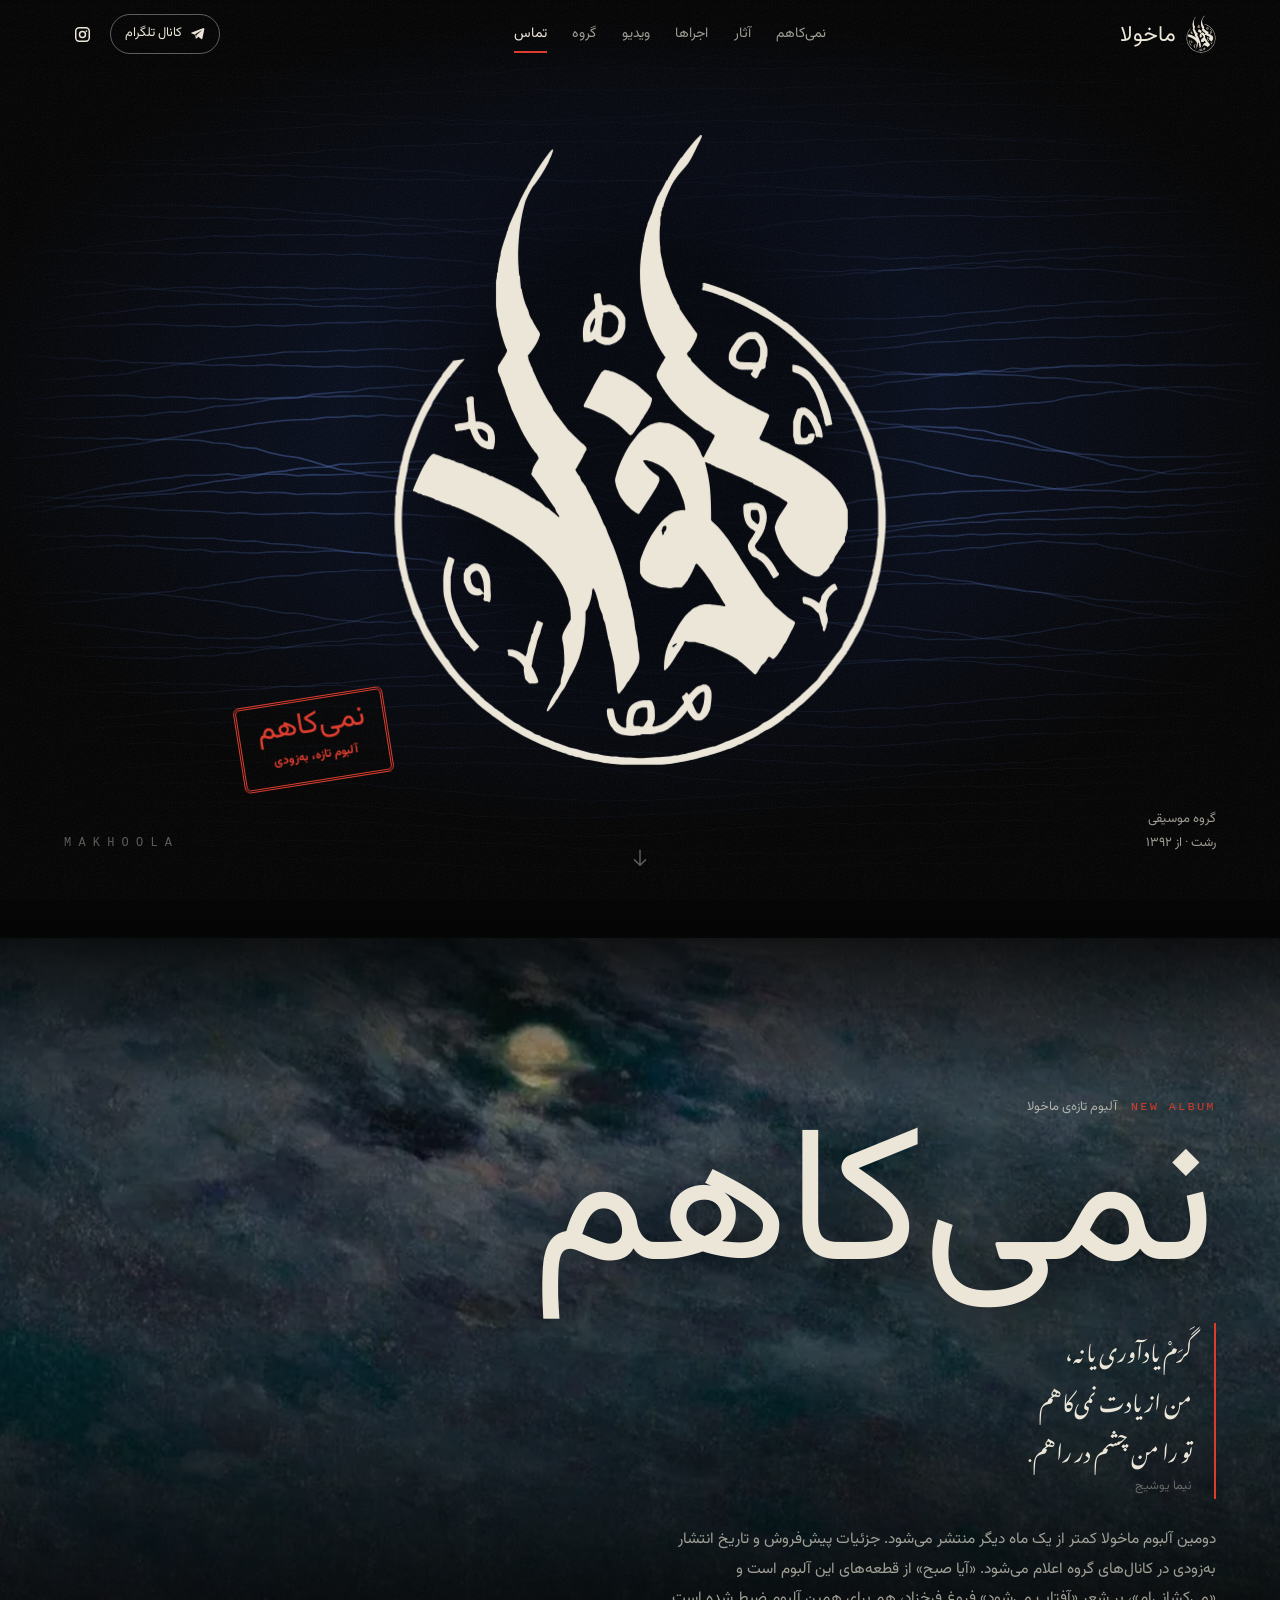
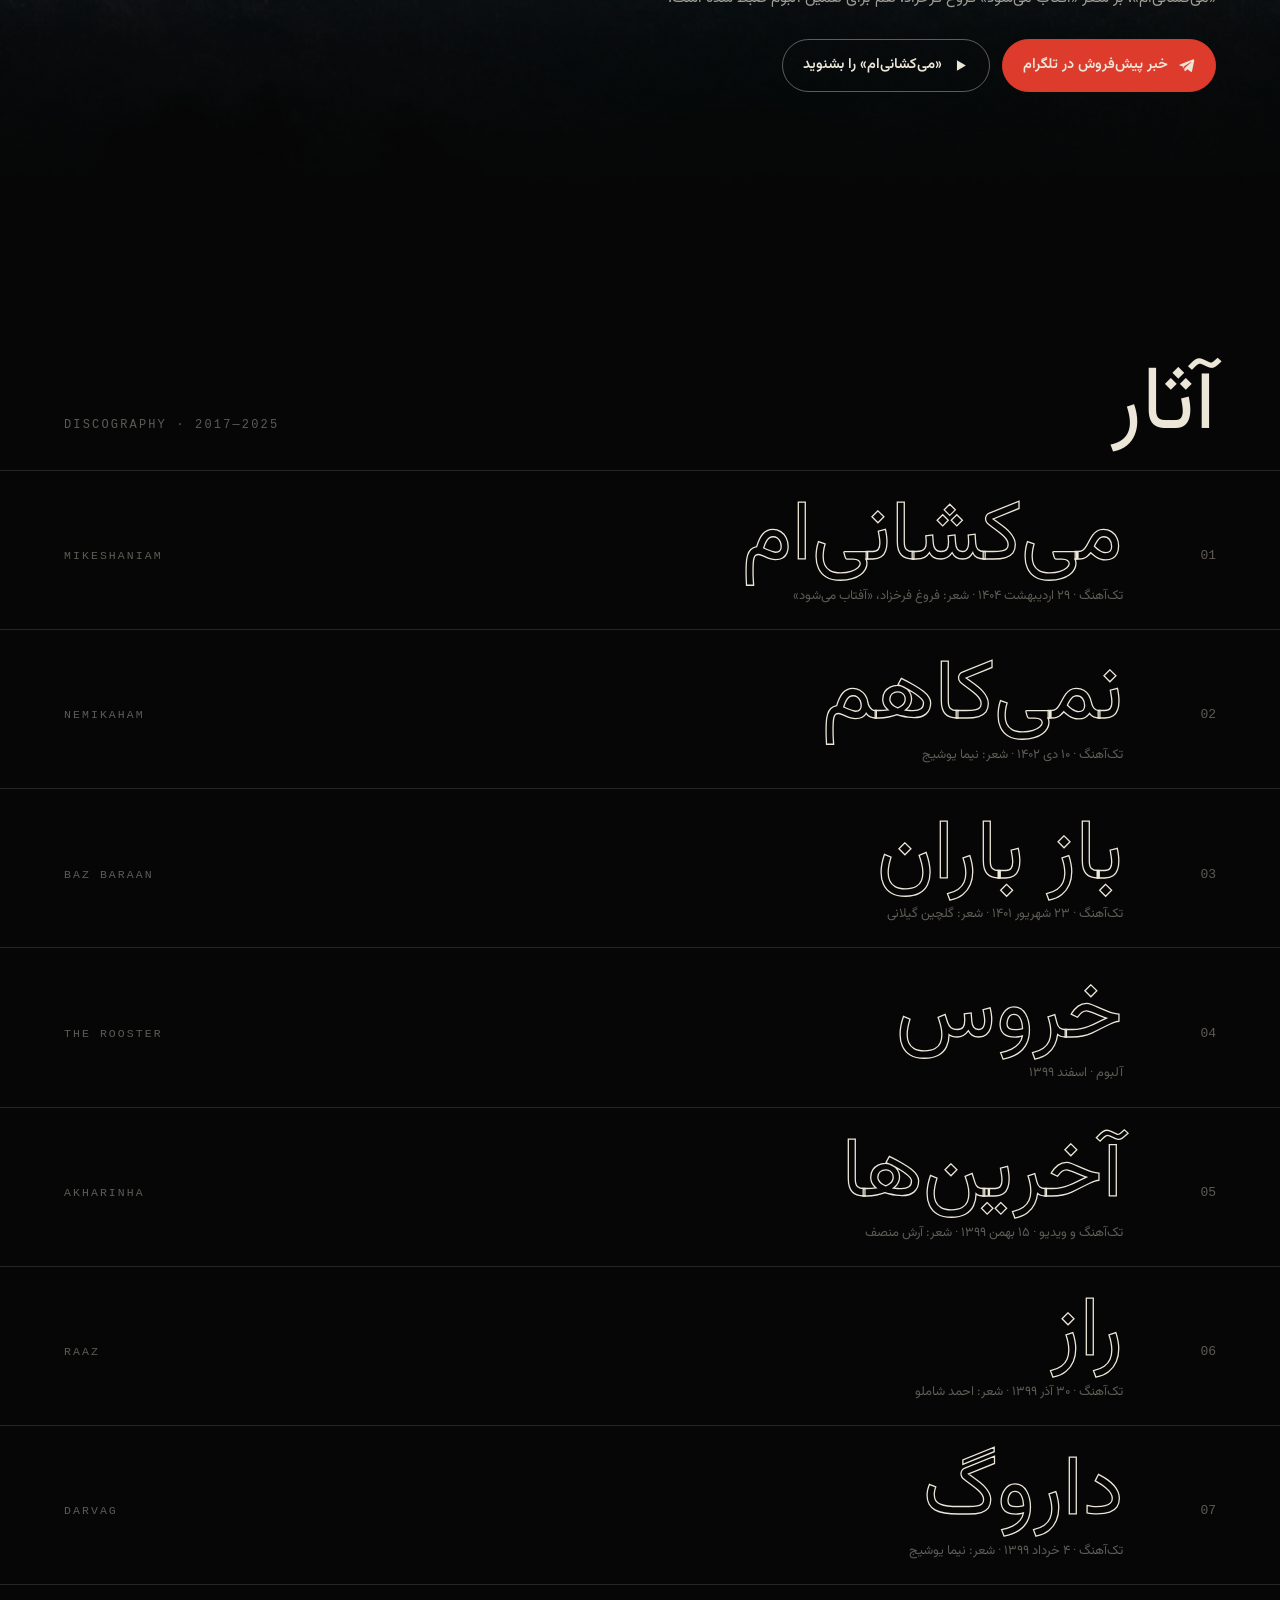
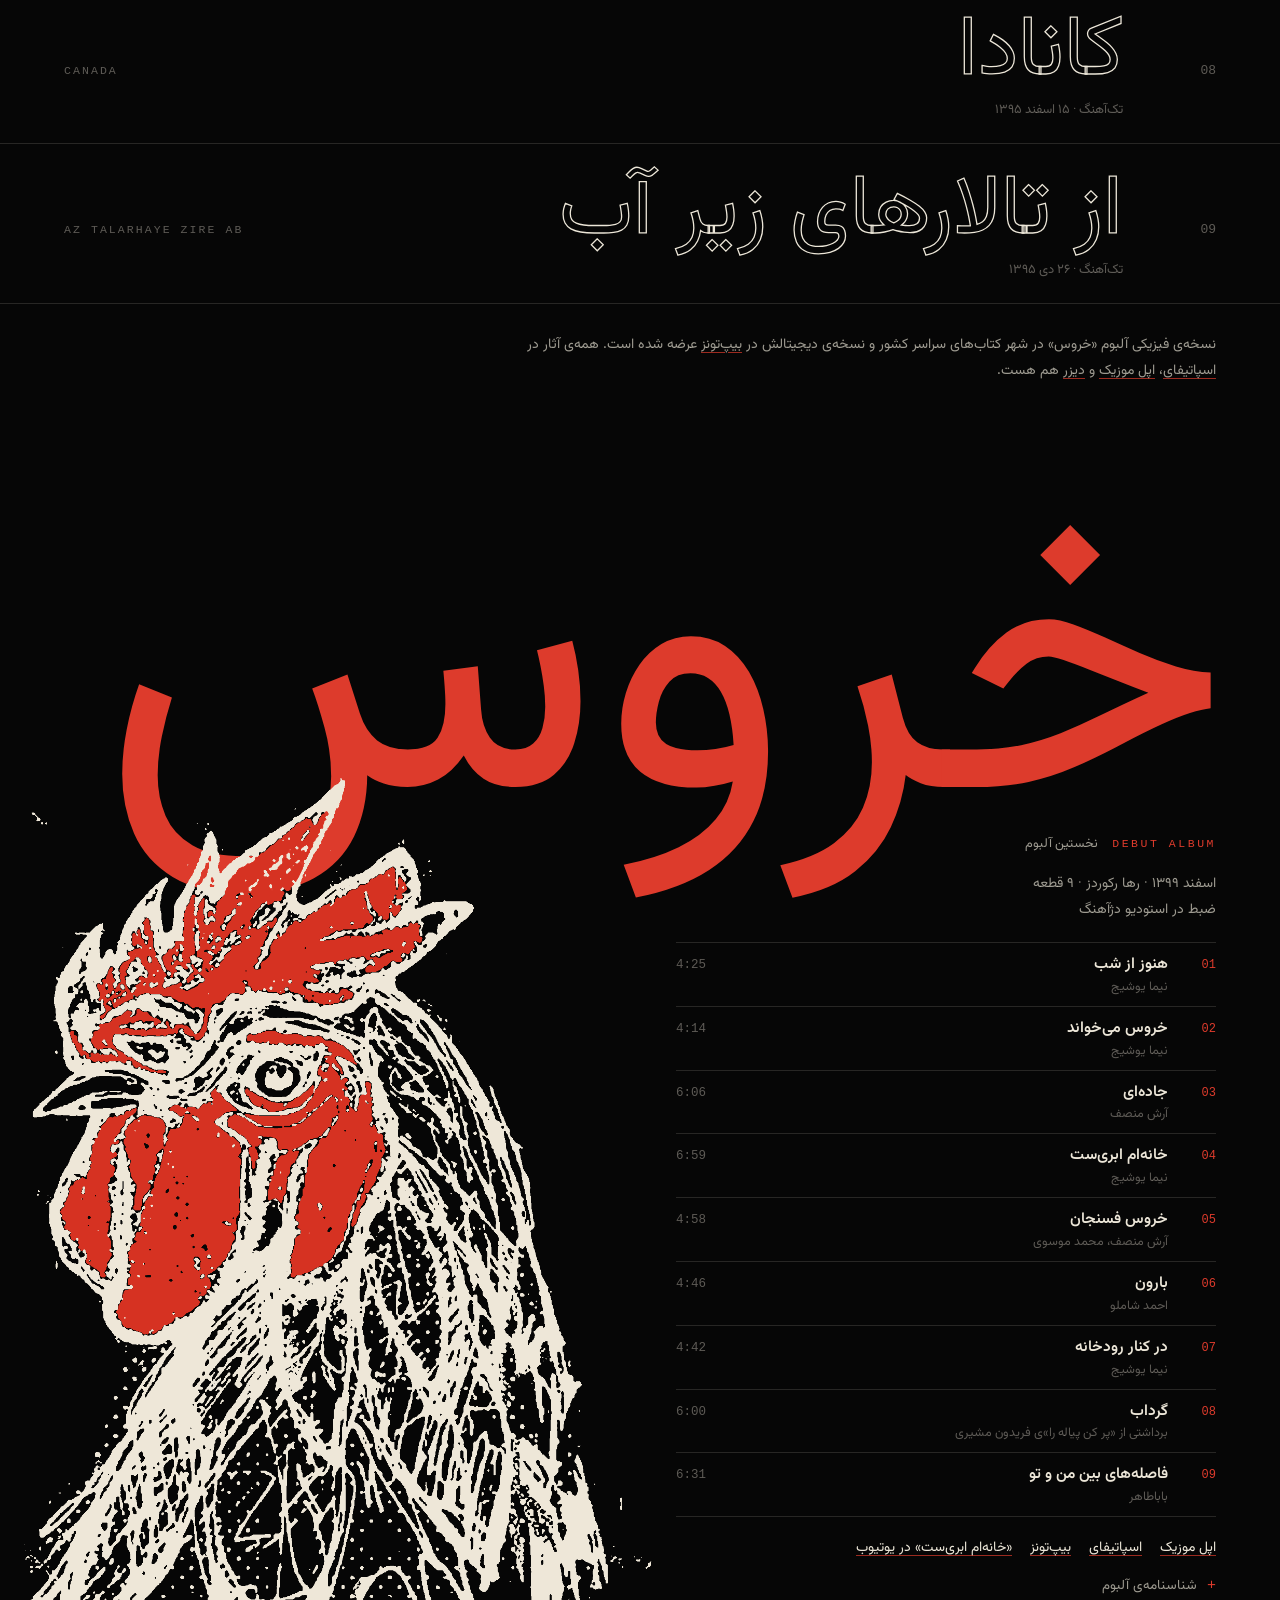
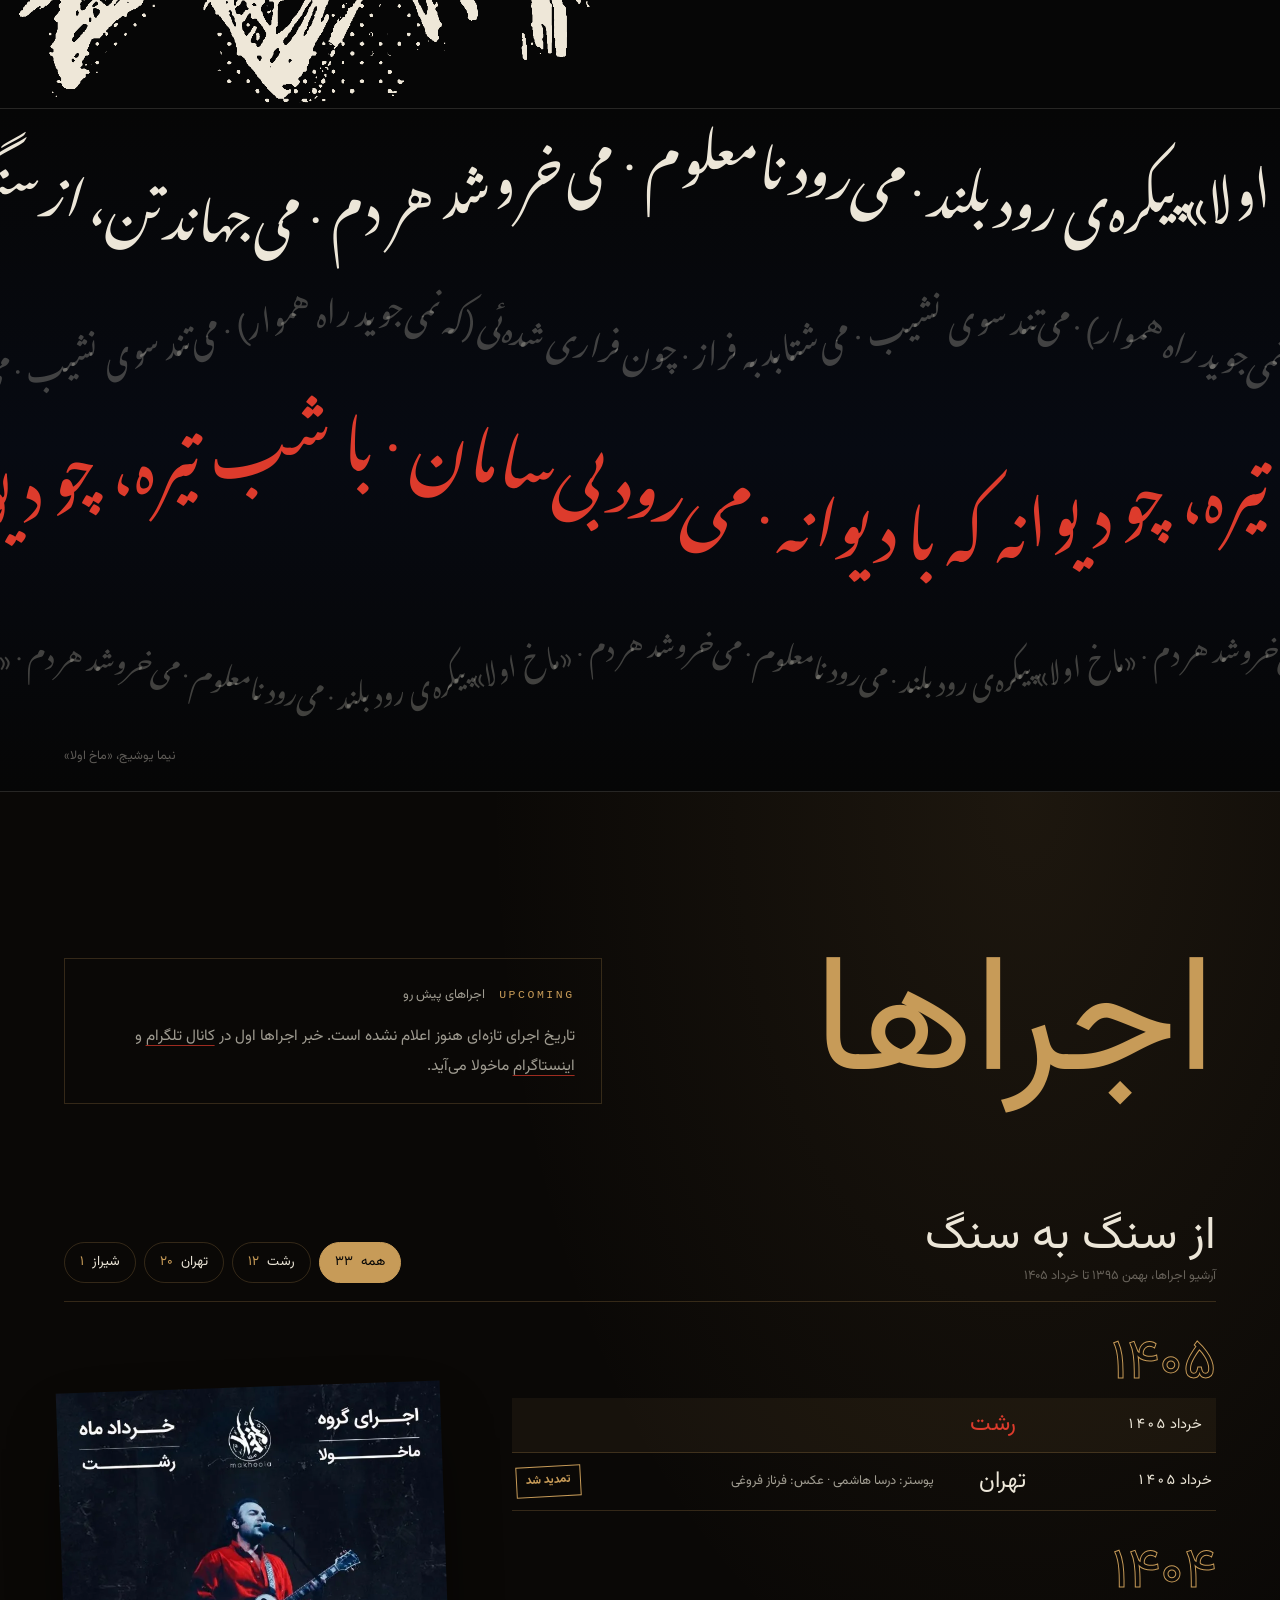
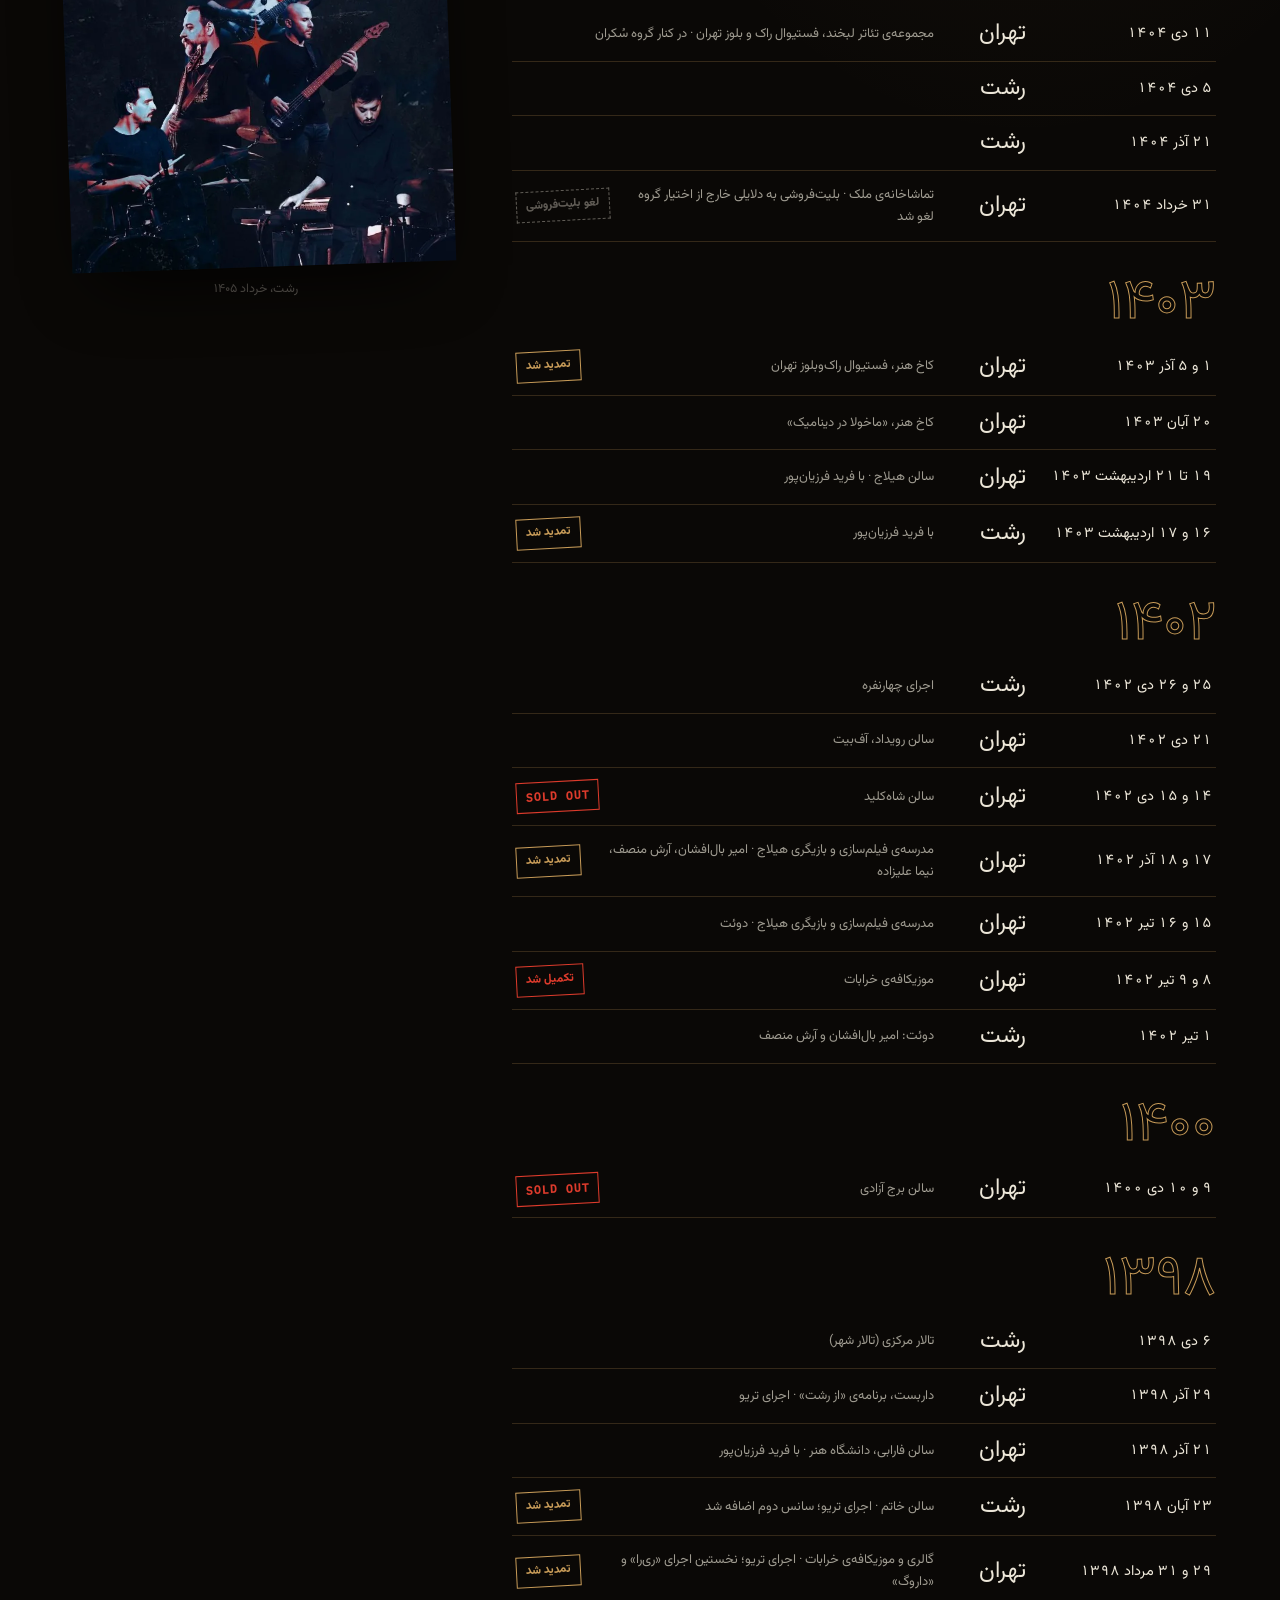
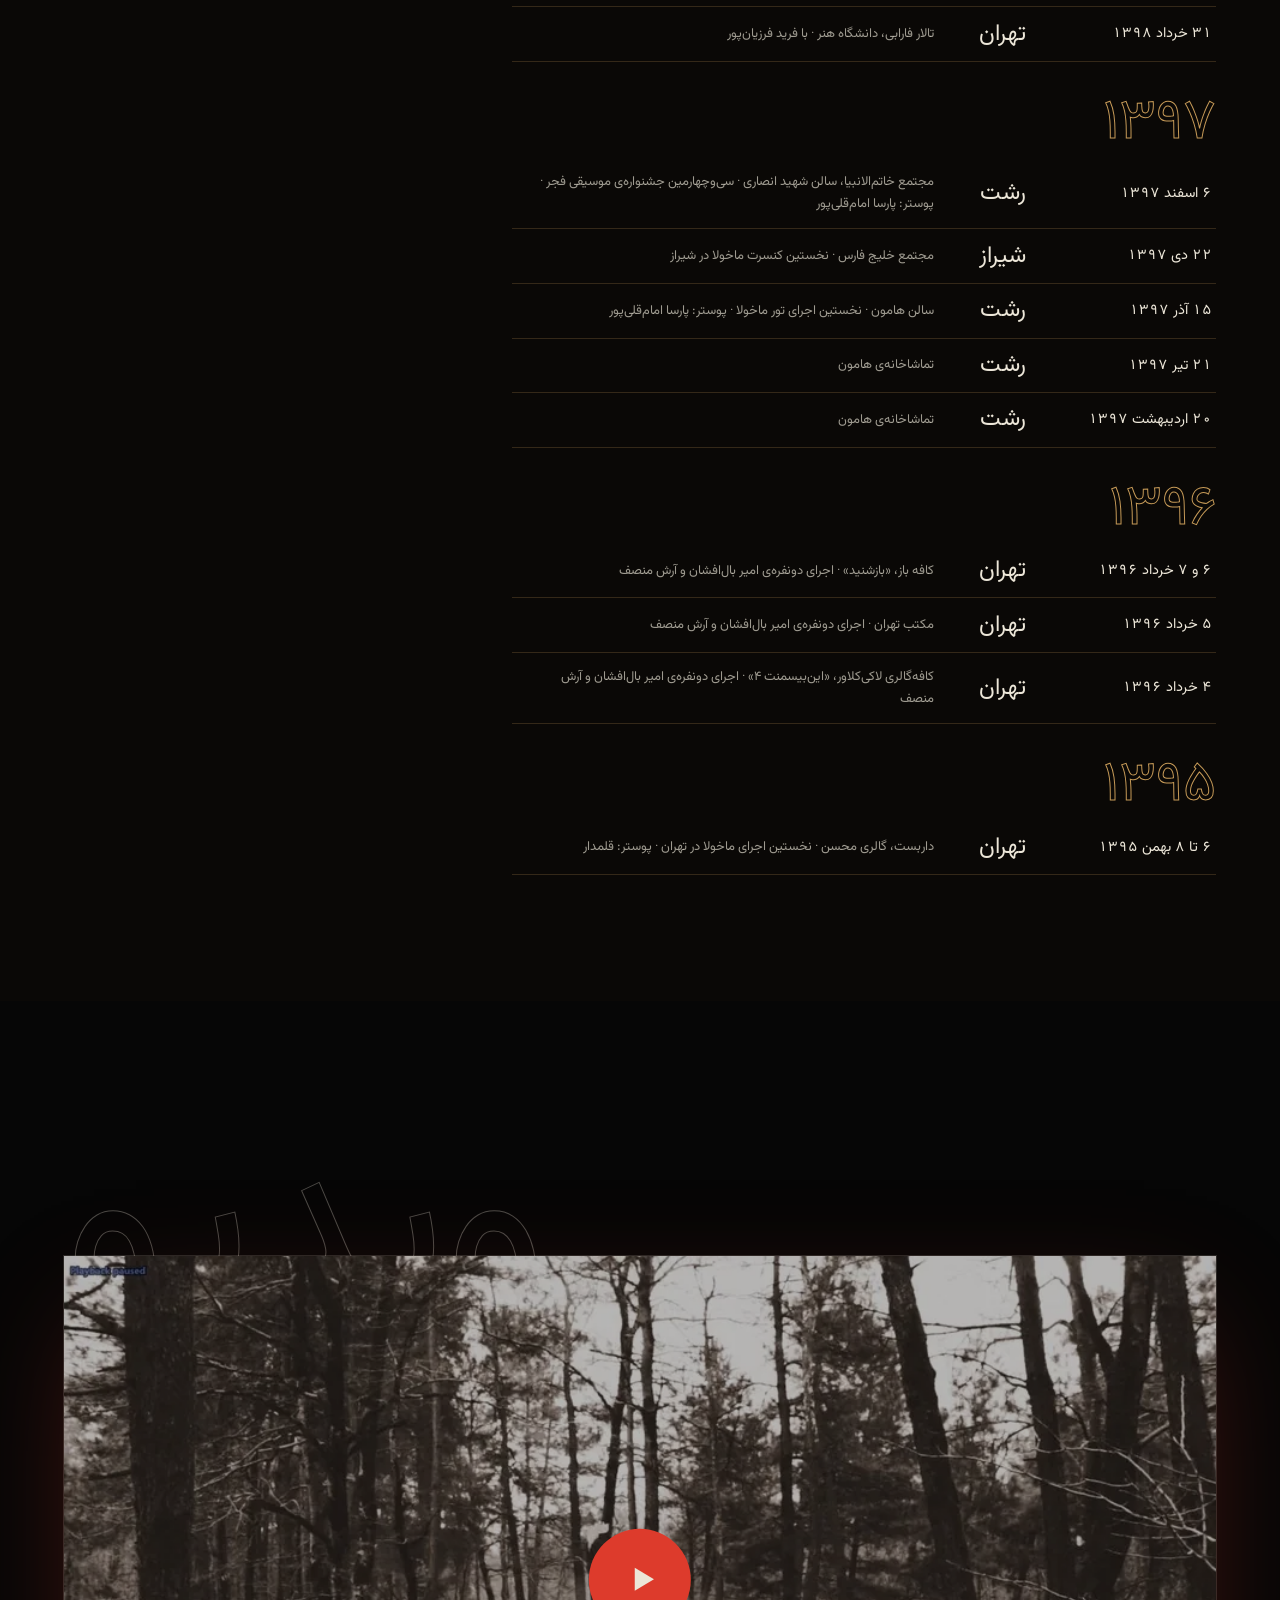
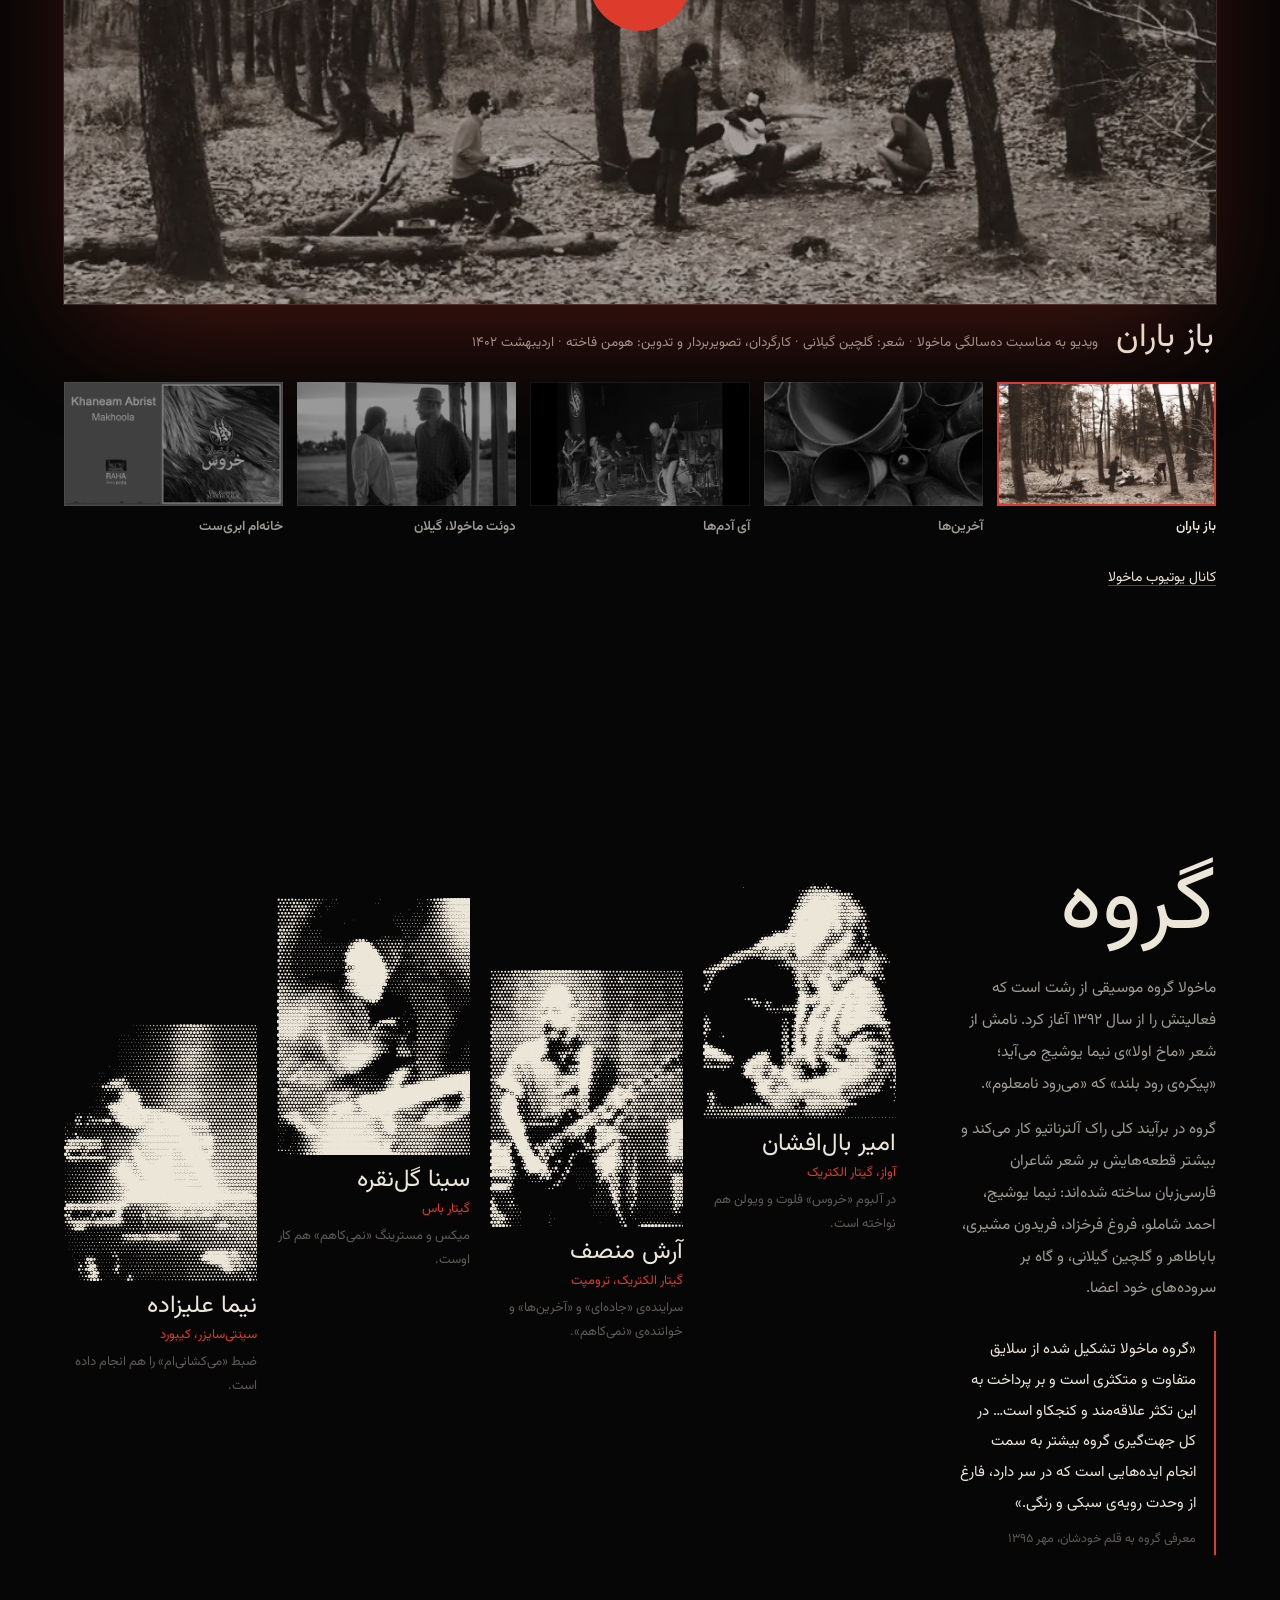
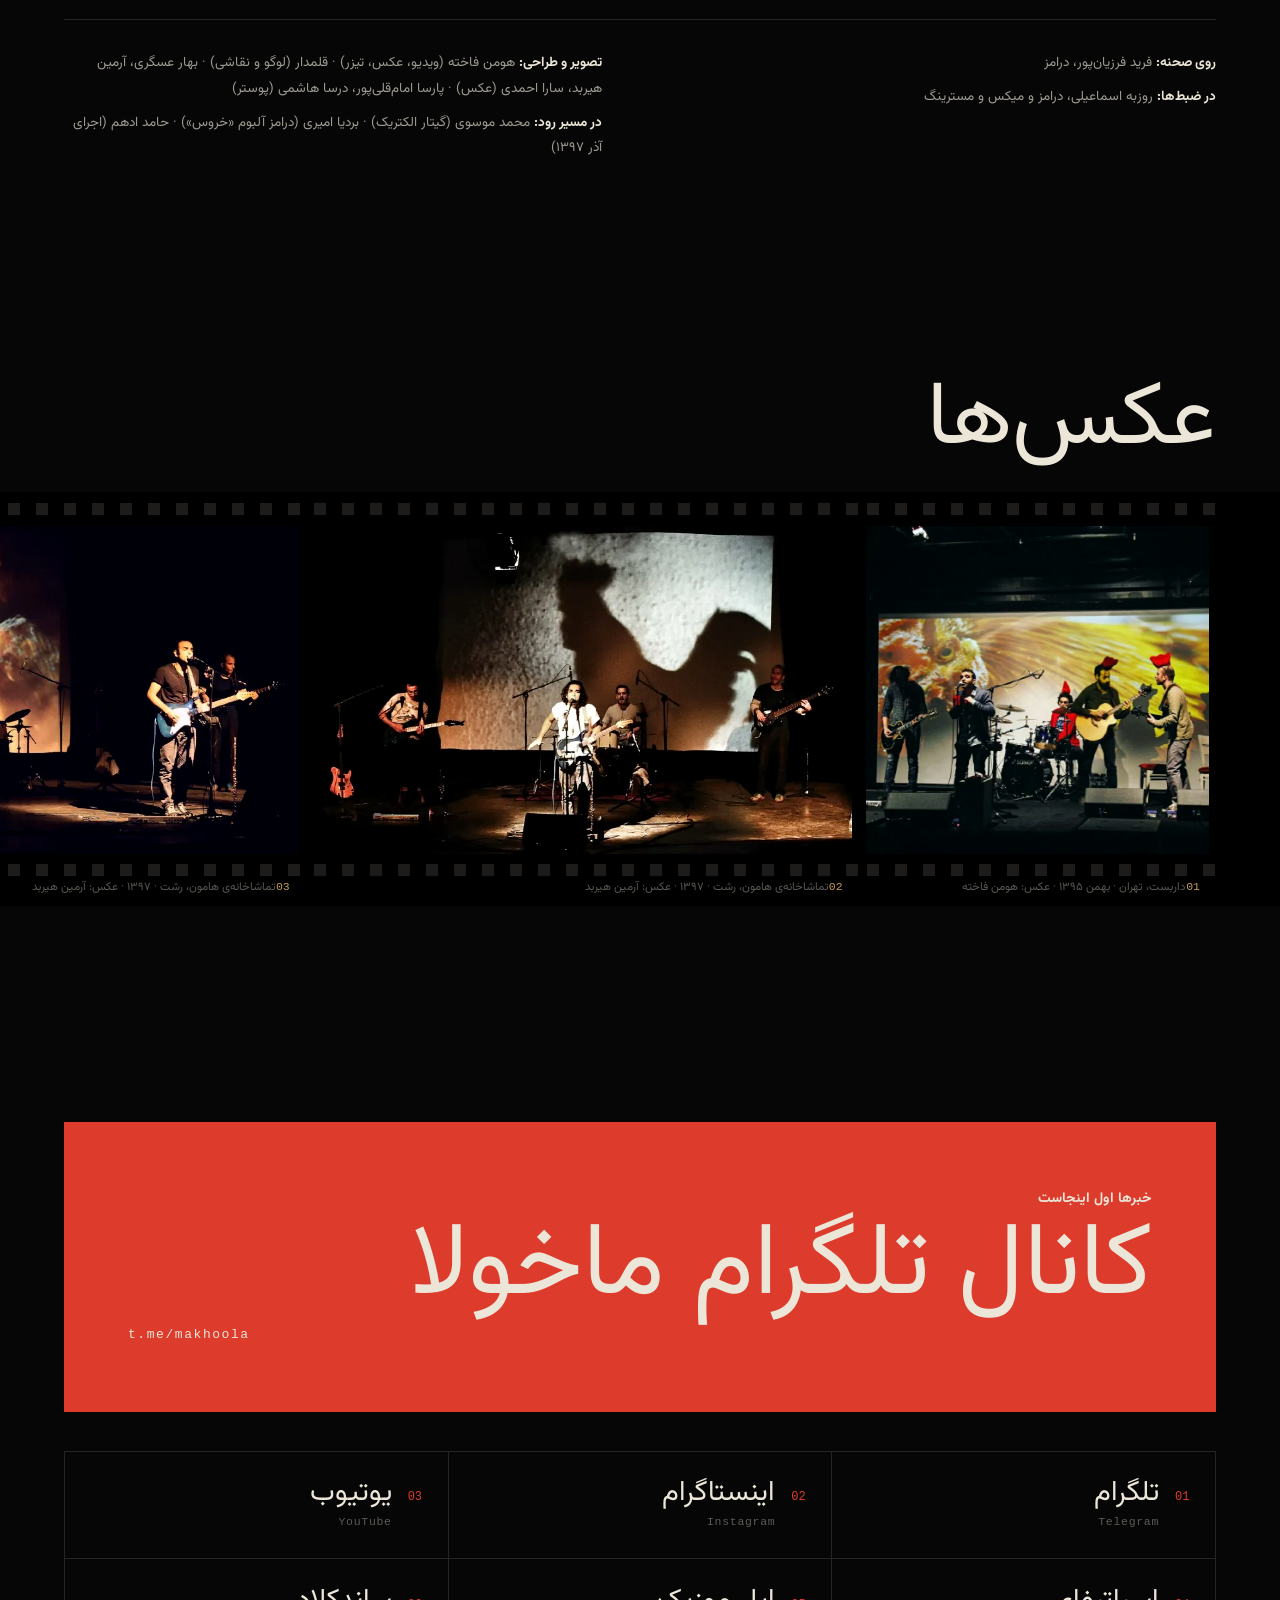
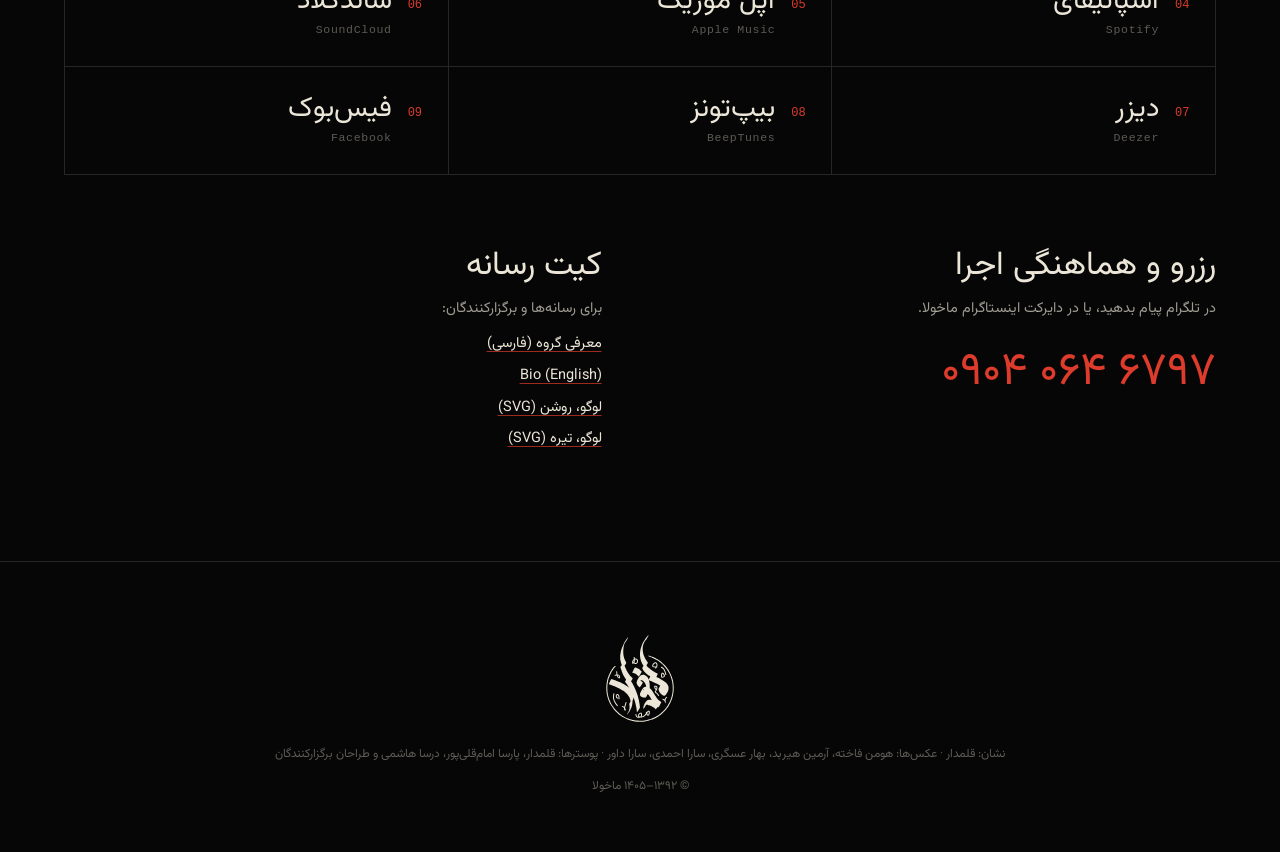
==== index.html @ 25125881 "Rebuild the site on black, informed by a survey of 284 band sites Throw away the previous paper desi" ====
<!doctype html>
<html lang="fa" dir="rtl">
<head>
  <meta charset="utf-8">
  <meta name="viewport" content="width=device-width, initial-scale=1, viewport-fit=cover">
  <title>ماخولا — Makhoola</title>
  <meta name="description" content="ماخولا، گروه موسیقی از رشت، از ۱۳۹۲. آلبوم «خروس»، تک‌آهنگ‌ها، ویدیوها، آرشیو اجراها و آلبوم تازه‌ی «نمی‌کاهم».">
  <meta name="theme-color" content="#060606">
  <meta name="color-scheme" content="dark">
  <link rel="icon" href="favicon.svg" type="image/svg+xml">
  <link rel="apple-touch-icon" href="assets/img/brand/apple-touch-icon.png">
  <!-- اگر سایت به دامنه‌ی دیگری منتقل شد، این آدرس‌ها را عوض کنید -->
  <link rel="canonical" href="https://bahramgg.github.io/Makhoola/">
  <meta property="og:type" content="website">
  <meta property="og:locale" content="fa_IR">
  <meta property="og:site_name" content="ماخولا — Makhoola">
  <meta property="og:title" content="ماخولا">
  <meta property="og:description" content="گروه موسیقی از رشت، از ۱۳۹۲. آلبوم تازه‌ی «نمی‌کاهم» به‌زودی.">
  <meta property="og:url" content="https://bahramgg.github.io/Makhoola/">
  <meta property="og:image" content="https://bahramgg.github.io/Makhoola/assets/img/brand/og.jpg">
  <meta property="og:image:width" content="1200">
  <meta property="og:image:height" content="630">
  <meta name="twitter:card" content="summary_large_image">
  <link rel="preload" href="assets/fonts/lalezar-arabic.woff2" as="font" type="font/woff2" crossorigin>
  <link rel="preload" href="assets/fonts/vazirmatn-arabic.woff2" as="font" type="font/woff2" crossorigin>
  <link rel="stylesheet" href="assets/css/style.css">
  <script type="application/ld+json">
  {"@context":"https://schema.org","@type":"MusicGroup","name":"ماخولا","alternateName":"Makhoola","foundingLocation":{"@type":"Place","name":"Rasht, Iran"},
   "album":{"@type":"MusicAlbum","name":"The Rooster (خروس)","datePublished":"2021-03-14","numTracks":9},
   "sameAs":["https://t.me/makhoola","https://www.instagram.com/makhoola.official","https://www.youtube.com/@makhoola.official","https://open.spotify.com/artist/2iBwseZKrm1bWGM1ootnCq","https://music.apple.com/us/artist/makhoola/1558680983","https://soundcloud.com/makhoola","https://www.deezer.com/artist/126716862","https://www.facebook.com/makhoola.official"]}
  </script>
  <script>document.documentElement.classList.add('js');setTimeout(function(){if(!window.MK)document.documentElement.classList.remove('js')},3000)</script>
</head>
<body>
  <a class="skip" href="#music">پرش به آثار</a>

  <svg class="sr-only" aria-hidden="true" focusable="false">
    <defs>
      <path id="e-ring" d="M362 726C353 726 347 725 337 724C332 723 322 721 316 720C314 719 312 719 311 718C310 718 307 718 305 717C303 716 301 716 300 716C299 715 297 715 296 714C295 714 293 713 292 713C290 712 286 711 284 710C283 710 280 709 279 708C266 703 253 697 240 689C236 687 222 677 219 675C218 674 216 673 215 672C211 669 204 664 201 661C200 660 197 657 196 656C190 650 180 641 174 633C169 627 168 627 168 626C168 626 166 624 165 622C157 611 149 600 143 589C140 584 134 570 133 568C132 567 131 564 130 563C128 556 122 540 121 535C120 534 120 532 120 532C120 531 119 529 119 528C118 527 118 525 118 524C118 523 117 521 117 520C117 519 116 517 116 516C115 512 114 508 114 506C114 505 114 503 113 501C112 496 112 489 111 478C110 473 110 450 111 444C111 442 111 438 111 436C111 435 112 433 112 432C112 432 112 430 112 429C112 427 113 421 114 416C114 414 115 412 115 411C115 410 116 406 116 403C117 402 117 399 118 397C119 393 119 391 121 384C126 369 132 354 140 338C146 328 155 312 161 305C161 304 163 301 165 299C169 294 173 289 174 288C175 288 176 288 176 288C178 288 180 287 183 287C184 286 185 286 185 286C186 287 185 288 183 290C180 293 177 297 174 301C173 302 172 304 171 305C170 306 169 307 168 308C167 310 165 312 164 314C160 320 154 329 151 334C151 335 150 336 150 337C143 348 137 363 132 378C130 384 129 385 127 392C125 400 125 401 124 407C120 423 118 443 118 461C118 484 121 505 126 526C127 528 128 530 128 530C130 539 136 555 140 563C140 565 141 567 141 567C141 567 144 573 144 574C144 574 145 576 146 578C151 587 156 595 162 604C165 609 165 609 166 610C167 611 167 612 168 612C171 618 181 630 187 636C191 640 199 648 202 650C203 652 205 653 206 654C207 655 208 656 209 657C216 662 218 664 219 665C221 666 226 670 228 671C228 672 230 673 231 674C234 676 238 679 240 680C240 680 242 681 244 682C250 686 251 686 254 688C256 689 260 691 261 692C263 693 266 694 267 694C268 695 270 696 272 697C276 698 284 702 288 703C293 705 301 708 303 708C305 708 307 709 308 709C314 711 325 714 329 714C330 714 332 715 333 715C338 716 344 717 350 717C356 718 356 718 365 718C374 719 378 719 390 718C397 718 410 717 414 716C415 716 416 716 416 716C417 716 418 715 420 715C421 715 424 714 426 714C428 713 434 712 438 711C448 708 449 708 452 707C454 706 456 706 457 706C459 705 463 704 469 701C479 698 497 689 504 685C505 684 507 683 509 681C515 678 521 674 526 670C531 667 539 661 540 659C541 659 542 658 543 657C548 653 564 638 568 634C569 632 571 630 572 628C577 622 584 613 589 606C594 600 594 599 595 598C595 597 596 595 597 593C599 590 602 584 605 579C606 578 607 576 607 576C607 576 608 575 608 574C608 573 610 570 611 568C612 565 613 562 614 561C614 560 615 559 615 559C615 559 615 558 616 557C616 556 617 554 618 552C619 548 623 536 623 535C623 535 624 533 624 532C625 528 627 522 628 518C628 517 628 515 628 515C629 514 630 506 631 503C632 496 633 490 633 484C633 482 634 478 634 477C634 476 634 468 634 461C634 447 634 440 632 429C631 422 630 411 629 407C628 406 628 404 628 403C627 401 626 394 624 389C620 376 613 356 606 344C606 343 604 340 604 339C602 336 596 326 593 322C588 312 579 301 573 294C572 294 571 291 569 290C564 284 551 271 544 265C543 264 541 263 541 262C536 258 523 248 515 243C506 238 492 230 485 227C484 226 482 226 481 225C480 225 478 224 477 223C476 223 474 222 472 221C470 220 467 219 465 218C463 218 460 217 459 216C458 216 456 215 456 215C449 213 447 212 446 212C445 212 444 212 444 212C443 211 443 211 444 208C444 206 444 204 444 204C444 204 445 204 446 204C447 204 449 205 450 205C460 208 470 212 480 216C485 218 497 224 503 227C505 228 513 232 515 234C518 236 529 243 530 244C531 245 533 246 535 247C539 250 543 253 550 260C558 266 569 277 576 285C580 289 581 291 582 292C582 292 583 293 584 294C587 298 593 307 595 310C596 311 597 312 598 313C600 318 607 328 607 329C608 330 608 331 609 333C611 336 617 348 618 350C618 350 619 353 620 355C622 360 624 364 626 369C627 371 628 374 628 374C630 381 636 402 638 410C638 412 638 414 638 415C641 431 643 453 642 469C641 486 640 494 637 511C637 514 635 522 634 525C634 525 634 526 634 527C634 527 634 528 633 529C633 530 632 533 632 535C629 544 625 556 620 567C618 573 612 585 609 589C608 590 608 592 607 593C605 597 602 601 602 602C601 602 600 604 600 605C598 607 593 615 590 618C585 625 584 627 582 629C581 630 579 632 579 633C578 633 577 635 576 636C572 641 558 655 551 661C549 662 545 666 543 668C542 668 540 670 539 671C538 672 536 673 534 674C533 675 532 676 531 677C530 678 520 685 518 686C517 686 516 687 514 688C510 690 510 690 504 694C501 696 490 701 488 702C486 703 485 704 483 704C480 706 477 707 475 708C474 708 472 709 471 709C464 712 453 715 446 717C442 718 433 721 430 721C429 721 427 722 425 722C424 722 421 723 420 723C419 723 417 724 415 724C410 725 401 726 394 726C389 726 366 726 362 726Z"/>
      <path id="e-main" fill-rule="evenodd" d="M275 668C275 667 275 666 278 660C279 656 284 648 288 642C289 640 290 639 290 638C290 637 290 634 291 631C292 627 293 626 293 622C293 621 294 619 294 617C294 612 294 599 292 592C291 587 292 584 296 577C300 571 300 570 301 569C301 567 301 560 300 555C299 552 299 551 298 546C292 528 280 511 261 495C257 491 249 485 244 482C235 476 234 476 232 475C232 474 230 474 229 473C216 465 192 453 174 446C174 446 172 446 172 445C170 444 165 443 163 442C162 442 160 441 158 440C157 440 155 439 154 439C154 438 151 437 148 436C146 435 142 434 141 434C140 433 138 432 136 432C134 431 132 430 132 430C131 430 130 429 130 429C130 428 133 421 136 414C144 397 149 389 153 389C153 389 155 390 161 392C163 393 165 394 166 394C167 394 168 395 170 395C171 396 173 396 175 397C176 398 179 399 180 399C181 399 183 400 184 400C185 401 187 402 188 402C189 403 191 403 192 404C196 405 198 406 200 407C201 407 202 408 203 408C204 409 206 410 208 410C210 411 212 412 213 413C215 413 217 414 219 415C222 416 223 417 223 417C224 417 244 427 247 429C252 432 259 437 262 438C263 439 264 440 265 440C267 441 271 444 272 445C272 445 273 446 274 447C275 447 276 448 278 449C278 450 280 451 280 451C281 452 283 453 285 455C289 459 290 458 286 453C285 451 284 449 284 448C280 443 272 430 264 419C263 418 262 416 260 414L258 411L259 409C259 406 261 402 265 396C267 394 266 393 264 389C261 386 260 384 259 383C254 375 254 375 251 370C247 363 241 349 237 341C235 335 233 331 232 327C231 325 230 321 229 318C228 316 226 311 225 307C222 300 222 300 222 298C222 296 222 295 223 293C225 290 226 288 230 282C231 280 232 278 232 278C232 277 232 276 231 275C227 265 224 254 222 242C221 240 221 237 220 229C220 228 220 222 220 217C220 209 220 206 220 202C221 198 221 195 221 194C221 194 222 192 222 191C222 188 224 177 224 177C224 177 225 175 225 172C226 167 227 164 230 155C231 152 232 149 232 148C233 147 233 146 233 146C233 144 239 130 244 120C245 116 251 105 252 103C253 102 254 99 256 96C261 87 269 74 276 65C281 59 281 59 282 60C282 60 282 61 281 63C280 67 279 68 277 73C274 79 271 84 269 87C267 90 263 96 262 97C259 100 255 108 252 115C249 125 246 140 245 153C244 164 244 171 244 177C244 183 245 194 245 194C245 194 245 196 246 197C246 201 247 208 247 210C248 210 248 212 248 212C249 219 252 228 255 234C256 238 256 239 259 244C261 248 262 250 266 256C268 259 268 260 267 262C266 266 262 274 256 281C254 283 254 283 255 284C255 285 255 287 256 289C257 291 258 294 259 296C260 298 260 300 261 301C262 303 262 304 263 305C263 306 267 314 269 318C272 324 277 333 280 337C281 339 282 341 282 342C286 347 292 355 298 363C302 367 312 377 315 379C318 382 318 382 318 385C317 386 317 387 315 390C313 395 312 396 308 403C307 405 306 406 306 406C306 407 309 412 311 414C311 415 312 417 313 419C315 421 316 423 317 424C318 426 318 427 322 434C323 436 324 438 324 439C325 439 325 440 325 440C325 441 326 442 327 444C329 447 335 461 337 466C338 467 339 469 340 472C341 475 344 482 347 489C349 494 355 511 357 518C357 519 358 521 358 521C358 523 360 527 361 532C363 540 363 541 364 545C365 547 366 550 366 551C366 553 367 555 368 560C368 562 369 565 369 566C370 569 370 574 371 580C372 583 372 586 373 588C373 590 374 601 375 605C376 613 375 616 372 622C371 624 366 632 364 635C363 636 362 637 361 639C358 644 354 649 353 649C352 649 352 648 351 645C351 639 349 627 348 617C347 612 344 598 343 596C343 595 343 593 342 591C341 587 339 576 338 572C337 570 336 568 336 567C336 565 335 563 335 562C334 561 333 557 332 555C331 549 330 547 328 540C326 535 326 535 325 535C325 535 324 536 324 540C323 546 322 551 319 557L317 560L317 565C317 570 317 573 316 580C316 588 313 601 310 610C307 618 303 626 300 631C297 637 295 642 294 643C291 647 289 650 288 652C287 654 286 656 285 656C284 659 279 665 278 666C277 668 276 668 275 668ZM500 628C500 628 499 627 498 626C494 622 486 615 484 614C483 613 482 613 482 612C477 609 465 603 458 600C453 598 443 595 440 594C440 594 438 594 436 593C434 593 433 593 429 593L425 592L424 593C424 593 423 595 423 596C421 598 422 598 417 605C409 618 408 619 405 622C402 625 402 624 402 620C402 613 403 605 406 597C409 591 414 581 419 573C424 566 426 563 430 560C433 557 434 556 437 555C440 553 442 553 446 552C448 552 455 552 458 553C462 553 464 554 466 554C468 555 469 554 468 552C466 550 465 547 461 541C456 534 454 529 451 525C445 516 438 508 437 508C437 508 437 509 436 509C436 509 435 512 433 516C431 520 429 524 428 525C428 526 427 527 426 528C425 530 422 533 421 534C420 534 418 534 414 534C409 535 407 535 402 534C398 534 393 532 390 531C383 528 378 524 376 518C376 515 376 510 376 506C378 498 384 484 390 475C397 464 404 457 411 453C414 451 420 450 423 450C425 451 425 450 425 449C425 448 424 441 422 437C418 425 413 415 406 408C400 402 392 398 383 396C379 396 379 396 380 398C383 403 388 408 395 413C397 415 397 415 397 418C396 422 392 429 383 442C381 445 376 453 375 454C374 455 373 454 370 452C361 445 354 436 352 429C350 425 350 423 349 419C349 416 349 416 350 413C352 404 358 391 364 381C372 370 376 364 382 361C385 358 391 356 397 355C398 355 405 356 407 356C413 358 419 361 424 365C427 367 432 372 434 374C437 379 441 385 443 391C444 393 444 393 445 393C445 393 445 393 447 389C448 387 454 376 456 372C456 371 457 370 457 370C457 369 456 368 450 364C448 364 442 359 439 357C429 350 420 342 413 334C405 325 401 319 396 310C394 306 394 305 394 304C394 301 396 298 399 292C400 291 400 290 401 289C401 289 402 288 402 287C404 285 404 284 402 283C402 282 401 281 401 281C400 280 400 279 399 278C398 276 392 266 391 263C384 248 381 237 378 221C377 212 376 206 376 195C376 182 377 174 379 163C379 162 379 160 380 159C380 156 382 148 383 144C384 142 384 141 384 140C385 138 388 130 389 128C390 123 394 114 395 111C398 106 403 97 403 96C404 95 404 94 404 94C404 94 405 93 406 92C406 90 408 89 408 88C410 84 417 73 420 69C421 68 423 66 424 64C428 59 428 59 432 54C438 47 441 44 442 44C442 44 443 44 443 45C443 46 441 50 438 56C432 69 428 76 422 82C416 89 412 94 408 103C405 109 402 117 401 122C400 122 400 124 400 124C400 125 400 126 399 127C399 128 399 130 399 131C398 132 398 134 398 136C398 137 398 139 398 141C397 144 397 160 398 165C398 169 398 171 400 179C401 186 402 189 404 197C405 199 408 207 409 210C410 213 412 218 414 221C415 223 416 225 416 225C416 225 416 226 417 227C418 228 419 230 419 232C421 235 427 244 430 248C433 252 434 254 435 255C437 258 438 258 438 260C438 263 435 269 430 277C427 280 427 280 427 281C427 282 428 284 431 286C431 287 432 289 433 290C435 292 441 298 444 301C454 311 466 320 480 328C482 329 484 330 484 330C484 330 492 335 497 337C501 339 510 344 513 345C515 346 516 347 516 348C516 349 511 361 507 369C505 372 505 373 506 373C506 374 508 375 511 376C514 377 517 378 517 379C518 379 519 380 519 380C520 380 535 388 540 390C557 399 572 410 582 419C592 430 598 439 601 450L601 453L601 461C601 467 601 468 601 470C601 471 600 473 600 474C600 475 599 477 599 478C598 479 598 480 598 481C598 482 598 483 598 484C597 486 595 489 594 490C594 491 592 493 591 495C590 497 588 500 587 501C587 502 586 504 585 506C584 507 583 509 582 509C582 510 581 511 581 512C580 514 577 517 575 518C574 520 572 521 570 522C568 522 568 522 566 522C556 520 544 511 534 498C528 489 523 477 522 470C522 468 522 468 523 465C524 462 526 457 530 452C533 447 534 446 535 444C536 443 536 442 535 441C533 440 532 439 530 438C530 438 528 437 527 436C522 433 505 424 499 422C499 421 497 420 496 420C493 418 478 412 474 410C470 408 465 406 462 405C460 404 459 404 459 404C459 404 458 403 456 402C455 402 453 401 452 400C451 400 450 399 449 399C446 397 446 398 448 404C448 406 449 408 449 409C449 410 450 412 450 414C452 424 453 438 453 454C453 459 453 461 453 461C454 462 455 463 456 464C462 469 470 479 477 490C485 502 484 501 489 509C492 514 502 528 504 532C506 535 511 542 513 544C518 549 519 550 522 554C529 560 535 566 542 570C543 571 544 571 544 572C544 573 542 578 540 581C537 587 535 592 532 596C531 597 530 600 529 601C527 604 524 609 522 610C521 612 520 612 518 610C516 609 516 609 516 609C515 609 514 611 513 613C512 614 510 617 508 618C506 621 505 623 503 626C502 627 502 628 501 628C501 628 501 628 500 628ZM414 597C415 596 416 596 416 595C416 594 414 595 413 596C411 597 411 597 411 598C412 599 413 598 414 597ZM402 476C402 476 402 476 402 475C402 475 402 475 402 474C403 474 403 473 404 472C405 469 405 467 403 467C402 467 400 468 400 471C399 472 399 473 400 474C400 477 400 478 402 476ZM363 367C360 364 354 358 351 356C344 350 338 347 330 344C326 342 321 340 317 339C316 339 315 338 315 337C315 336 317 332 323 321C328 311 331 306 334 301C336 299 337 299 338 298C338 298 341 299 343 299C344 300 345 300 346 300C351 302 359 305 364 309C369 311 374 315 378 319C383 323 388 328 389 329C389 330 389 332 388 334C388 336 385 341 384 343C384 343 383 344 383 344C383 345 382 346 381 347C381 348 379 351 378 352C375 358 375 358 372 362C369 367 367 369 366 369C365 369 364 368 363 367Z"/>
      <path id="e-g0" fill-rule="evenodd" d="M338 271C334 270 332 269 329 267C328 266 327 265 327 265C327 265 326 265 325 266C323 267 321 268 318 268C316 268 316 268 315 268C315 268 314 266 314 259C314 251 315 250 316 245C318 241 322 236 325 233C327 232 327 232 327 231C328 230 327 226 326 221C326 219 326 217 326 217C326 216 327 216 327 216C328 215 332 215 332 215C333 215 334 216 334 222C335 225 335 227 335 227C335 228 336 228 338 228C341 227 344 227 346 228C348 228 351 230 352 231C356 234 358 237 360 242C360 244 360 244 360 249C360 254 360 254 359 256C358 260 357 261 356 263C353 267 348 270 343 271C343 271 341 271 341 271C340 271 339 271 338 271ZM344 263C346 262 346 262 348 260C351 257 352 255 352 251C353 247 353 245 351 241C350 240 350 239 348 238C346 236 346 236 343 235C342 235 341 235 339 236C336 236 336 236 336 240C335 241 335 244 335 246C334 252 334 254 334 258C334 261 334 262 335 262C338 263 341 263 344 263ZM323 257C325 256 326 251 327 248C327 247 327 246 327 245C328 244 327 242 327 242C326 242 323 248 322 252C322 255 322 256 322 257C323 258 323 258 323 257Z"/>
      <path id="e-g1" fill-rule="evenodd" d="M499 306C498 306 497 305 497 304C496 304 496 303 496 303C496 302 496 301 497 301C498 300 498 299 498 298C498 298 497 298 493 298C488 298 485 298 482 297C480 296 479 296 478 295C475 293 474 292 473 289C472 287 472 287 472 284C472 280 473 278 475 274C478 270 480 266 483 263C486 261 488 260 491 258C494 257 496 257 499 257C501 257 502 257 504 258C506 260 508 261 509 263C511 266 512 269 513 272C514 274 514 275 514 279C514 283 514 284 513 285C513 286 513 288 512 291C512 296 512 296 510 297C508 297 508 297 506 300C506 301 504 303 504 305C502 308 501 308 499 306ZM499 290C504 290 504 290 505 286C506 283 506 283 506 280C506 277 506 276 506 274C504 270 503 267 500 265C499 265 498 265 495 265C491 266 488 269 484 274C482 277 480 281 480 283C480 285 480 287 481 288C483 290 488 290 499 290Z"/>
      <path id="e-g2" fill-rule="evenodd" d="M577 359C577 358 577 357 576 356C576 352 573 343 572 340C570 332 566 322 563 318C560 313 560 312 558 310C553 305 548 302 543 301C541 300 541 300 541 296C541 294 541 294 541 293C542 292 546 293 551 295C559 298 565 305 571 316C574 322 574 322 576 328C579 335 583 347 584 356C585 357 584 358 581 358C578 359 578 359 577 359Z"/>
      <path id="e-g3" fill-rule="evenodd" d="M211 384C209 383 206 382 204 381C202 380 199 376 197 374C196 372 194 368 193 365C192 362 192 362 190 362C188 363 182 364 180 364C177 365 177 365 176 362C175 358 175 357 177 357C178 357 179 356 181 356C182 356 185 355 187 355C191 354 190 355 190 348C190 346 189 342 189 340C189 338 189 335 188 333C188 331 188 329 188 329C188 328 190 328 192 327C194 327 194 327 195 327C195 328 196 328 196 328C196 329 196 337 197 344C198 351 198 353 198 354C198 354 200 354 202 354C209 355 214 358 217 363C218 366 219 368 219 373C219 378 218 383 217 384C217 384 217 384 215 384C213 384 212 384 211 384ZM211 375C212 374 211 370 211 368C210 365 208 364 204 362C202 362 201 362 200 362C200 364 203 370 206 373C208 375 210 376 211 375Z"/>
      <path id="e-g4" fill-rule="evenodd" d="M548 379C546 379 545 378 544 378C544 377 543 373 542 370C542 366 542 358 542 354C543 350 545 345 546 342C547 340 547 340 549 340C550 339 551 339 553 339C555 339 555 339 557 340C560 342 562 343 564 346C567 349 568 350 569 354C572 358 574 366 574 370C574 370 574 371 574 371C573 372 573 372 570 371C569 371 568 371 567 371C567 371 566 369 566 367C566 365 563 358 560 353C559 351 556 348 554 347C554 347 553 347 553 347C551 348 550 356 550 362C550 365 550 370 551 371C551 372 552 372 555 372C557 371 557 371 558 370C558 368 558 368 562 367C565 367 566 367 565 371C565 373 564 374 563 376C562 377 561 378 559 378C558 379 557 379 554 379C552 379 549 379 548 379Z"/>
      <path id="e-g5" fill-rule="evenodd" d="M520 523C520 523 519 521 518 520C513 511 509 506 505 504C504 503 503 502 503 502C502 502 498 500 498 500C497 499 495 496 494 494C493 492 493 490 493 488C494 485 495 483 498 479C501 474 501 474 501 473C500 473 500 472 498 471C495 470 492 466 491 464C489 460 488 455 488 449C488 444 488 444 492 443C495 442 496 442 499 442C503 442 504 442 507 444C510 445 511 447 512 450C514 455 514 460 512 467C511 472 509 476 505 482C503 485 501 487 501 488C500 489 501 491 502 492C503 494 503 494 507 496C511 498 511 498 514 501C517 504 520 508 523 513C524 515 525 517 526 518C527 519 527 520 526 521C525 522 522 524 521 524C521 524 520 524 520 523ZM504 465C506 464 506 456 505 454C505 452 504 451 503 450C502 450 502 450 500 450C498 450 497 450 497 450C496 451 496 452 496 455C496 458 498 461 499 462C502 465 504 466 504 465Z"/>
      <path id="e-g6" fill-rule="evenodd" d="M196 603C195 602 191 597 188 594C186 592 185 590 184 589C182 587 182 586 179 581C172 571 168 560 165 549C163 541 163 538 163 530C163 523 163 521 164 514C165 511 168 502 168 501C169 501 169 501 170 501C174 503 175 503 175 504C175 504 175 506 173 511C173 512 172 518 171 522C171 523 171 526 171 531C171 538 171 538 172 545C174 553 176 559 180 567C184 577 191 586 200 596C201 597 202 598 202 598C202 598 201 599 201 599C200 600 197 603 197 603C196 603 196 603 196 603Z"/>
      <path id="e-g7" fill-rule="evenodd" d="M210 549C208 549 207 548 207 548C206 547 206 547 207 545C207 542 207 541 206 541C206 541 206 541 205 541C203 543 198 543 195 542C190 540 188 536 186 530C185 528 185 528 185 524L185 519L186 517C187 514 187 514 189 513C190 511 193 509 196 508C199 508 201 508 203 509C207 510 210 514 212 519C214 524 214 529 214 537C215 545 214 549 213 550C212 550 213 550 210 549ZM207 539C207 538 207 532 206 527C204 520 202 516 199 516C197 516 194 518 193 520C192 522 192 523 193 526C193 529 194 531 196 533C198 535 199 535 201 535C203 535 203 535 203 536C203 536 204 537 205 538C206 539 206 540 206 540C206 540 207 540 207 539Z"/>
      <path id="e-g8" fill-rule="evenodd" d="M575 581C574 581 574 580 574 580C574 579 574 578 574 577C572 573 572 571 571 567C570 563 570 562 567 560C563 555 559 553 555 552C554 552 553 551 553 551C553 551 552 549 552 547C552 545 552 545 553 544C553 544 553 544 555 544C559 545 562 546 567 549C568 550 570 551 570 551C570 551 570 551 572 547C572 544 573 542 575 540C578 535 586 529 587 530C588 530 590 535 590 536C590 536 589 537 588 537C585 539 583 542 581 544C579 548 578 550 578 554C577 558 577 560 578 562C580 568 580 571 578 575C578 576 578 577 577 579C576 581 576 582 575 582C575 582 575 582 575 581Z"/>
      <path id="e-g9" fill-rule="evenodd" d="M256 638C255 637 253 635 252 634C251 632 251 630 250 625C250 622 250 620 250 620C249 618 246 614 243 612C241 610 238 609 234 608C233 608 233 607 233 604C232 602 232 602 233 601C234 601 234 601 235 601C241 601 246 604 250 607C252 609 252 609 253 606C253 606 254 604 254 602C254 600 255 598 255 597C256 595 256 593 257 592C257 590 258 588 258 587C258 586 259 584 260 583C260 581 261 578 262 576C264 571 264 570 265 570C266 570 270 572 270 572C271 572 271 573 271 573C271 573 269 578 268 583C266 588 264 593 264 595C262 602 259 614 259 617C258 619 258 619 260 622C262 626 263 628 265 633C266 636 266 637 265 637C264 638 261 638 259 638C258 638 257 638 256 638Z"/>
      <path id="e-g10" fill-rule="evenodd" d="M360 694C355 693 351 692 348 689C347 688 346 686 345 685C344 684 342 680 342 678C341 676 340 672 340 669C340 665 340 665 343 665C346 665 347 665 347 666C347 667 348 668 348 670C349 677 351 682 355 684C356 685 359 686 360 686C361 686 361 686 361 684C361 682 361 680 361 679C361 676 362 670 363 667C365 662 369 659 375 657C377 656 381 656 385 656C389 656 389 657 390 660C392 664 392 668 392 673C392 677 392 677 391 679C391 680 390 682 390 682C388 685 390 685 394 684C398 683 402 681 405 679C407 677 412 673 414 671C416 668 420 663 422 661C424 659 424 658 422 655C421 652 421 652 424 650C426 647 426 647 428 649C428 649 428 650 429 650C429 650 430 649 432 647C435 643 439 640 442 640C443 639 444 639 446 639C447 639 448 639 449 640C451 641 452 643 453 646C454 650 453 660 452 665C450 672 446 676 442 678C440 678 439 678 437 678C434 677 432 675 428 669C427 667 427 667 426 669C422 674 416 680 412 683C406 688 402 690 396 691C391 693 388 693 382 693C378 693 377 693 376 694C376 694 374 694 373 694C370 695 364 695 360 694ZM380 684C381 682 383 680 384 677C384 675 384 675 384 671C384 667 384 665 383 664C383 664 381 664 378 664C375 665 372 666 371 669C369 672 368 681 369 683C369 684 370 684 372 684C373 684 375 684 375 684C377 685 378 685 380 684ZM441 670C442 668 444 664 445 659C446 652 446 647 445 647C443 646 434 654 433 658C432 659 432 659 433 660C434 663 437 669 438 670C439 671 440 671 441 670Z"/>
      <g id="emblem"><use href="#e-ring"/><use href="#e-main"/><use href="#e-g0"/><use href="#e-g1"/><use href="#e-g2"/><use href="#e-g3"/><use href="#e-g4"/><use href="#e-g5"/><use href="#e-g6"/><use href="#e-g7"/><use href="#e-g8"/><use href="#e-g9"/><use href="#e-g10"/></g>
      <symbol id="i-telegram" viewBox="0 0 24 24"><path d="M21.6 3.3 2.9 10.5c-1.3.5-1.3 1.3-.2 1.6l4.7 1.5 1.8 5.5c.2.6.1.9.8.9.5 0 .7-.2 1-.5l2.3-2.2 4.8 3.5c.9.5 1.5.2 1.7-.8l3.1-14.7c.3-1.3-.5-1.9-1.3-1.5ZM8.2 13.3l9.9-6.2c.5-.3.9-.1.5.2l-8.4 7.6-.3 3.4-1.7-5Z"/></symbol>
      <symbol id="i-instagram" viewBox="0 0 24 24"><path fill-rule="evenodd" d="M7.8 2.5h8.4a5.3 5.3 0 0 1 5.3 5.3v8.4a5.3 5.3 0 0 1-5.3 5.3H7.8a5.3 5.3 0 0 1-5.3-5.3V7.8a5.3 5.3 0 0 1 5.3-5.3Zm0 1.9a3.4 3.4 0 0 0-3.4 3.4v8.4a3.4 3.4 0 0 0 3.4 3.4h8.4a3.4 3.4 0 0 0 3.4-3.4V7.8a3.4 3.4 0 0 0-3.4-3.4H7.8ZM12 7.3a4.7 4.7 0 1 1 0 9.4 4.7 4.7 0 0 1 0-9.4Zm0 1.9a2.8 2.8 0 1 0 0 5.6 2.8 2.8 0 0 0 0-5.6Zm5-2.6a1.1 1.1 0 1 1 0 2.2 1.1 1.1 0 0 1 0-2.2Z"/></symbol>
      <symbol id="i-play" viewBox="0 0 24 24"><path d="M7 4.5v15l12.5-7.5Z"/></symbol>
      <symbol id="i-down" viewBox="0 0 24 24"><path d="M12 3v17m-6.5-6.5L12 20l6.5-6.5" fill="none" stroke="currentColor" stroke-width="1.6"/></symbol>
    </defs>
  </svg>

  <!-- ===================== نوار بالا ===================== -->
  <header class="bar" data-bar>
    <a class="bar__brand" href="#top" aria-label="ماخولا، بازگشت به بالا">
      <svg viewBox="100 34 552 702" aria-hidden="true"><use href="#emblem"/></svg>
      <span>ماخولا</span>
    </a>
    <nav class="bar__nav" aria-label="بخش‌ها">
      <a href="#nemikaham">نمی‌کاهم</a>
      <a href="#music">آثار</a>
      <a href="#live">اجراها</a>
      <a href="#videos">ویدیو</a>
      <a href="#band">گروه</a>
      <a href="#contact">تماس</a>
    </nav>
    <div class="bar__end">
      <a class="bar__join" href="https://t.me/makhoola" target="_blank" rel="noopener"><svg aria-hidden="true"><use href="#i-telegram"/></svg><span>کانال تلگرام</span></a>
      <a class="bar__icon" href="https://www.instagram.com/makhoola.official" target="_blank" rel="noopener" aria-label="اینستاگرام ماخولا"><svg aria-hidden="true"><use href="#i-instagram"/></svg></a>
      <button class="bar__menu" type="button" aria-expanded="false" aria-controls="index">منو</button>
    </div>
  </header>

  <nav class="index" id="index" aria-label="فهرست">
    <ol>
      <li><a href="#nemikaham"><i>۰۱</i>نمی‌کاهم</a></li>
      <li><a href="#music"><i>۰۲</i>آثار</a></li>
      <li><a href="#khoroos"><i>۰۳</i>خروس</a></li>
      <li><a href="#live"><i>۰۴</i>اجراها</a></li>
      <li><a href="#videos"><i>۰۵</i>ویدیو</a></li>
      <li><a href="#band"><i>۰۶</i>گروه</a></li>
      <li><a href="#photos"><i>۰۷</i>عکس‌ها</a></li>
      <li><a href="#contact"><i>۰۸</i>تماس</a></li>
    </ol>
  </nav>

  <main>
    <!-- ===================== ۰ · سرآغاز ===================== -->
    <section class="s-hero" id="top" aria-label="ماخولا">
      <canvas class="waves" aria-hidden="true"></canvas>
      <h1 class="sr-only">ماخولا، گروه موسیقی از رشت</h1>
      <div class="hero-emblem">
        <svg class="emblem" viewBox="100 34 552 702" role="img" aria-label="نشان ماخولا، اثر قلمدار">
          <path class="e-ring" d="M362 726C353 726 347 725 337 724C332 723 322 721 316 720C314 719 312 719 311 718C310 718 307 718 305 717C303 716 301 716 300 716C299 715 297 715 296 714C295 714 293 713 292 713C290 712 286 711 284 710C283 710 280 709 279 708C266 703 253 697 240 689C236 687 222 677 219 675C218 674 216 673 215 672C211 669 204 664 201 661C200 660 197 657 196 656C190 650 180 641 174 633C169 627 168 627 168 626C168 626 166 624 165 622C157 611 149 600 143 589C140 584 134 570 133 568C132 567 131 564 130 563C128 556 122 540 121 535C120 534 120 532 120 532C120 531 119 529 119 528C118 527 118 525 118 524C118 523 117 521 117 520C117 519 116 517 116 516C115 512 114 508 114 506C114 505 114 503 113 501C112 496 112 489 111 478C110 473 110 450 111 444C111 442 111 438 111 436C111 435 112 433 112 432C112 432 112 430 112 429C112 427 113 421 114 416C114 414 115 412 115 411C115 410 116 406 116 403C117 402 117 399 118 397C119 393 119 391 121 384C126 369 132 354 140 338C146 328 155 312 161 305C161 304 163 301 165 299C169 294 173 289 174 288C175 288 176 288 176 288C178 288 180 287 183 287C184 286 185 286 185 286C186 287 185 288 183 290C180 293 177 297 174 301C173 302 172 304 171 305C170 306 169 307 168 308C167 310 165 312 164 314C160 320 154 329 151 334C151 335 150 336 150 337C143 348 137 363 132 378C130 384 129 385 127 392C125 400 125 401 124 407C120 423 118 443 118 461C118 484 121 505 126 526C127 528 128 530 128 530C130 539 136 555 140 563C140 565 141 567 141 567C141 567 144 573 144 574C144 574 145 576 146 578C151 587 156 595 162 604C165 609 165 609 166 610C167 611 167 612 168 612C171 618 181 630 187 636C191 640 199 648 202 650C203 652 205 653 206 654C207 655 208 656 209 657C216 662 218 664 219 665C221 666 226 670 228 671C228 672 230 673 231 674C234 676 238 679 240 680C240 680 242 681 244 682C250 686 251 686 254 688C256 689 260 691 261 692C263 693 266 694 267 694C268 695 270 696 272 697C276 698 284 702 288 703C293 705 301 708 303 708C305 708 307 709 308 709C314 711 325 714 329 714C330 714 332 715 333 715C338 716 344 717 350 717C356 718 356 718 365 718C374 719 378 719 390 718C397 718 410 717 414 716C415 716 416 716 416 716C417 716 418 715 420 715C421 715 424 714 426 714C428 713 434 712 438 711C448 708 449 708 452 707C454 706 456 706 457 706C459 705 463 704 469 701C479 698 497 689 504 685C505 684 507 683 509 681C515 678 521 674 526 670C531 667 539 661 540 659C541 659 542 658 543 657C548 653 564 638 568 634C569 632 571 630 572 628C577 622 584 613 589 606C594 600 594 599 595 598C595 597 596 595 597 593C599 590 602 584 605 579C606 578 607 576 607 576C607 576 608 575 608 574C608 573 610 570 611 568C612 565 613 562 614 561C614 560 615 559 615 559C615 559 615 558 616 557C616 556 617 554 618 552C619 548 623 536 623 535C623 535 624 533 624 532C625 528 627 522 628 518C628 517 628 515 628 515C629 514 630 506 631 503C632 496 633 490 633 484C633 482 634 478 634 477C634 476 634 468 634 461C634 447 634 440 632 429C631 422 630 411 629 407C628 406 628 404 628 403C627 401 626 394 624 389C620 376 613 356 606 344C606 343 604 340 604 339C602 336 596 326 593 322C588 312 579 301 573 294C572 294 571 291 569 290C564 284 551 271 544 265C543 264 541 263 541 262C536 258 523 248 515 243C506 238 492 230 485 227C484 226 482 226 481 225C480 225 478 224 477 223C476 223 474 222 472 221C470 220 467 219 465 218C463 218 460 217 459 216C458 216 456 215 456 215C449 213 447 212 446 212C445 212 444 212 444 212C443 211 443 211 444 208C444 206 444 204 444 204C444 204 445 204 446 204C447 204 449 205 450 205C460 208 470 212 480 216C485 218 497 224 503 227C505 228 513 232 515 234C518 236 529 243 530 244C531 245 533 246 535 247C539 250 543 253 550 260C558 266 569 277 576 285C580 289 581 291 582 292C582 292 583 293 584 294C587 298 593 307 595 310C596 311 597 312 598 313C600 318 607 328 607 329C608 330 608 331 609 333C611 336 617 348 618 350C618 350 619 353 620 355C622 360 624 364 626 369C627 371 628 374 628 374C630 381 636 402 638 410C638 412 638 414 638 415C641 431 643 453 642 469C641 486 640 494 637 511C637 514 635 522 634 525C634 525 634 526 634 527C634 527 634 528 633 529C633 530 632 533 632 535C629 544 625 556 620 567C618 573 612 585 609 589C608 590 608 592 607 593C605 597 602 601 602 602C601 602 600 604 600 605C598 607 593 615 590 618C585 625 584 627 582 629C581 630 579 632 579 633C578 633 577 635 576 636C572 641 558 655 551 661C549 662 545 666 543 668C542 668 540 670 539 671C538 672 536 673 534 674C533 675 532 676 531 677C530 678 520 685 518 686C517 686 516 687 514 688C510 690 510 690 504 694C501 696 490 701 488 702C486 703 485 704 483 704C480 706 477 707 475 708C474 708 472 709 471 709C464 712 453 715 446 717C442 718 433 721 430 721C429 721 427 722 425 722C424 722 421 723 420 723C419 723 417 724 415 724C410 725 401 726 394 726C389 726 366 726 362 726Z"/>
          <path class="e-main" fill-rule="evenodd" d="M275 668C275 667 275 666 278 660C279 656 284 648 288 642C289 640 290 639 290 638C290 637 290 634 291 631C292 627 293 626 293 622C293 621 294 619 294 617C294 612 294 599 292 592C291 587 292 584 296 577C300 571 300 570 301 569C301 567 301 560 300 555C299 552 299 551 298 546C292 528 280 511 261 495C257 491 249 485 244 482C235 476 234 476 232 475C232 474 230 474 229 473C216 465 192 453 174 446C174 446 172 446 172 445C170 444 165 443 163 442C162 442 160 441 158 440C157 440 155 439 154 439C154 438 151 437 148 436C146 435 142 434 141 434C140 433 138 432 136 432C134 431 132 430 132 430C131 430 130 429 130 429C130 428 133 421 136 414C144 397 149 389 153 389C153 389 155 390 161 392C163 393 165 394 166 394C167 394 168 395 170 395C171 396 173 396 175 397C176 398 179 399 180 399C181 399 183 400 184 400C185 401 187 402 188 402C189 403 191 403 192 404C196 405 198 406 200 407C201 407 202 408 203 408C204 409 206 410 208 410C210 411 212 412 213 413C215 413 217 414 219 415C222 416 223 417 223 417C224 417 244 427 247 429C252 432 259 437 262 438C263 439 264 440 265 440C267 441 271 444 272 445C272 445 273 446 274 447C275 447 276 448 278 449C278 450 280 451 280 451C281 452 283 453 285 455C289 459 290 458 286 453C285 451 284 449 284 448C280 443 272 430 264 419C263 418 262 416 260 414L258 411L259 409C259 406 261 402 265 396C267 394 266 393 264 389C261 386 260 384 259 383C254 375 254 375 251 370C247 363 241 349 237 341C235 335 233 331 232 327C231 325 230 321 229 318C228 316 226 311 225 307C222 300 222 300 222 298C222 296 222 295 223 293C225 290 226 288 230 282C231 280 232 278 232 278C232 277 232 276 231 275C227 265 224 254 222 242C221 240 221 237 220 229C220 228 220 222 220 217C220 209 220 206 220 202C221 198 221 195 221 194C221 194 222 192 222 191C222 188 224 177 224 177C224 177 225 175 225 172C226 167 227 164 230 155C231 152 232 149 232 148C233 147 233 146 233 146C233 144 239 130 244 120C245 116 251 105 252 103C253 102 254 99 256 96C261 87 269 74 276 65C281 59 281 59 282 60C282 60 282 61 281 63C280 67 279 68 277 73C274 79 271 84 269 87C267 90 263 96 262 97C259 100 255 108 252 115C249 125 246 140 245 153C244 164 244 171 244 177C244 183 245 194 245 194C245 194 245 196 246 197C246 201 247 208 247 210C248 210 248 212 248 212C249 219 252 228 255 234C256 238 256 239 259 244C261 248 262 250 266 256C268 259 268 260 267 262C266 266 262 274 256 281C254 283 254 283 255 284C255 285 255 287 256 289C257 291 258 294 259 296C260 298 260 300 261 301C262 303 262 304 263 305C263 306 267 314 269 318C272 324 277 333 280 337C281 339 282 341 282 342C286 347 292 355 298 363C302 367 312 377 315 379C318 382 318 382 318 385C317 386 317 387 315 390C313 395 312 396 308 403C307 405 306 406 306 406C306 407 309 412 311 414C311 415 312 417 313 419C315 421 316 423 317 424C318 426 318 427 322 434C323 436 324 438 324 439C325 439 325 440 325 440C325 441 326 442 327 444C329 447 335 461 337 466C338 467 339 469 340 472C341 475 344 482 347 489C349 494 355 511 357 518C357 519 358 521 358 521C358 523 360 527 361 532C363 540 363 541 364 545C365 547 366 550 366 551C366 553 367 555 368 560C368 562 369 565 369 566C370 569 370 574 371 580C372 583 372 586 373 588C373 590 374 601 375 605C376 613 375 616 372 622C371 624 366 632 364 635C363 636 362 637 361 639C358 644 354 649 353 649C352 649 352 648 351 645C351 639 349 627 348 617C347 612 344 598 343 596C343 595 343 593 342 591C341 587 339 576 338 572C337 570 336 568 336 567C336 565 335 563 335 562C334 561 333 557 332 555C331 549 330 547 328 540C326 535 326 535 325 535C325 535 324 536 324 540C323 546 322 551 319 557L317 560L317 565C317 570 317 573 316 580C316 588 313 601 310 610C307 618 303 626 300 631C297 637 295 642 294 643C291 647 289 650 288 652C287 654 286 656 285 656C284 659 279 665 278 666C277 668 276 668 275 668ZM500 628C500 628 499 627 498 626C494 622 486 615 484 614C483 613 482 613 482 612C477 609 465 603 458 600C453 598 443 595 440 594C440 594 438 594 436 593C434 593 433 593 429 593L425 592L424 593C424 593 423 595 423 596C421 598 422 598 417 605C409 618 408 619 405 622C402 625 402 624 402 620C402 613 403 605 406 597C409 591 414 581 419 573C424 566 426 563 430 560C433 557 434 556 437 555C440 553 442 553 446 552C448 552 455 552 458 553C462 553 464 554 466 554C468 555 469 554 468 552C466 550 465 547 461 541C456 534 454 529 451 525C445 516 438 508 437 508C437 508 437 509 436 509C436 509 435 512 433 516C431 520 429 524 428 525C428 526 427 527 426 528C425 530 422 533 421 534C420 534 418 534 414 534C409 535 407 535 402 534C398 534 393 532 390 531C383 528 378 524 376 518C376 515 376 510 376 506C378 498 384 484 390 475C397 464 404 457 411 453C414 451 420 450 423 450C425 451 425 450 425 449C425 448 424 441 422 437C418 425 413 415 406 408C400 402 392 398 383 396C379 396 379 396 380 398C383 403 388 408 395 413C397 415 397 415 397 418C396 422 392 429 383 442C381 445 376 453 375 454C374 455 373 454 370 452C361 445 354 436 352 429C350 425 350 423 349 419C349 416 349 416 350 413C352 404 358 391 364 381C372 370 376 364 382 361C385 358 391 356 397 355C398 355 405 356 407 356C413 358 419 361 424 365C427 367 432 372 434 374C437 379 441 385 443 391C444 393 444 393 445 393C445 393 445 393 447 389C448 387 454 376 456 372C456 371 457 370 457 370C457 369 456 368 450 364C448 364 442 359 439 357C429 350 420 342 413 334C405 325 401 319 396 310C394 306 394 305 394 304C394 301 396 298 399 292C400 291 400 290 401 289C401 289 402 288 402 287C404 285 404 284 402 283C402 282 401 281 401 281C400 280 400 279 399 278C398 276 392 266 391 263C384 248 381 237 378 221C377 212 376 206 376 195C376 182 377 174 379 163C379 162 379 160 380 159C380 156 382 148 383 144C384 142 384 141 384 140C385 138 388 130 389 128C390 123 394 114 395 111C398 106 403 97 403 96C404 95 404 94 404 94C404 94 405 93 406 92C406 90 408 89 408 88C410 84 417 73 420 69C421 68 423 66 424 64C428 59 428 59 432 54C438 47 441 44 442 44C442 44 443 44 443 45C443 46 441 50 438 56C432 69 428 76 422 82C416 89 412 94 408 103C405 109 402 117 401 122C400 122 400 124 400 124C400 125 400 126 399 127C399 128 399 130 399 131C398 132 398 134 398 136C398 137 398 139 398 141C397 144 397 160 398 165C398 169 398 171 400 179C401 186 402 189 404 197C405 199 408 207 409 210C410 213 412 218 414 221C415 223 416 225 416 225C416 225 416 226 417 227C418 228 419 230 419 232C421 235 427 244 430 248C433 252 434 254 435 255C437 258 438 258 438 260C438 263 435 269 430 277C427 280 427 280 427 281C427 282 428 284 431 286C431 287 432 289 433 290C435 292 441 298 444 301C454 311 466 320 480 328C482 329 484 330 484 330C484 330 492 335 497 337C501 339 510 344 513 345C515 346 516 347 516 348C516 349 511 361 507 369C505 372 505 373 506 373C506 374 508 375 511 376C514 377 517 378 517 379C518 379 519 380 519 380C520 380 535 388 540 390C557 399 572 410 582 419C592 430 598 439 601 450L601 453L601 461C601 467 601 468 601 470C601 471 600 473 600 474C600 475 599 477 599 478C598 479 598 480 598 481C598 482 598 483 598 484C597 486 595 489 594 490C594 491 592 493 591 495C590 497 588 500 587 501C587 502 586 504 585 506C584 507 583 509 582 509C582 510 581 511 581 512C580 514 577 517 575 518C574 520 572 521 570 522C568 522 568 522 566 522C556 520 544 511 534 498C528 489 523 477 522 470C522 468 522 468 523 465C524 462 526 457 530 452C533 447 534 446 535 444C536 443 536 442 535 441C533 440 532 439 530 438C530 438 528 437 527 436C522 433 505 424 499 422C499 421 497 420 496 420C493 418 478 412 474 410C470 408 465 406 462 405C460 404 459 404 459 404C459 404 458 403 456 402C455 402 453 401 452 400C451 400 450 399 449 399C446 397 446 398 448 404C448 406 449 408 449 409C449 410 450 412 450 414C452 424 453 438 453 454C453 459 453 461 453 461C454 462 455 463 456 464C462 469 470 479 477 490C485 502 484 501 489 509C492 514 502 528 504 532C506 535 511 542 513 544C518 549 519 550 522 554C529 560 535 566 542 570C543 571 544 571 544 572C544 573 542 578 540 581C537 587 535 592 532 596C531 597 530 600 529 601C527 604 524 609 522 610C521 612 520 612 518 610C516 609 516 609 516 609C515 609 514 611 513 613C512 614 510 617 508 618C506 621 505 623 503 626C502 627 502 628 501 628C501 628 501 628 500 628ZM414 597C415 596 416 596 416 595C416 594 414 595 413 596C411 597 411 597 411 598C412 599 413 598 414 597ZM402 476C402 476 402 476 402 475C402 475 402 475 402 474C403 474 403 473 404 472C405 469 405 467 403 467C402 467 400 468 400 471C399 472 399 473 400 474C400 477 400 478 402 476ZM363 367C360 364 354 358 351 356C344 350 338 347 330 344C326 342 321 340 317 339C316 339 315 338 315 337C315 336 317 332 323 321C328 311 331 306 334 301C336 299 337 299 338 298C338 298 341 299 343 299C344 300 345 300 346 300C351 302 359 305 364 309C369 311 374 315 378 319C383 323 388 328 389 329C389 330 389 332 388 334C388 336 385 341 384 343C384 343 383 344 383 344C383 345 382 346 381 347C381 348 379 351 378 352C375 358 375 358 372 362C369 367 367 369 366 369C365 369 364 368 363 367Z"/>
          <path class="g" style="--i:0" data-cx="337" data-cy="243" fill-rule="evenodd" d="M338 271C334 270 332 269 329 267C328 266 327 265 327 265C327 265 326 265 325 266C323 267 321 268 318 268C316 268 316 268 315 268C315 268 314 266 314 259C314 251 315 250 316 245C318 241 322 236 325 233C327 232 327 232 327 231C328 230 327 226 326 221C326 219 326 217 326 217C326 216 327 216 327 216C328 215 332 215 332 215C333 215 334 216 334 222C335 225 335 227 335 227C335 228 336 228 338 228C341 227 344 227 346 228C348 228 351 230 352 231C356 234 358 237 360 242C360 244 360 244 360 249C360 254 360 254 359 256C358 260 357 261 356 263C353 267 348 270 343 271C343 271 341 271 341 271C340 271 339 271 338 271ZM344 263C346 262 346 262 348 260C351 257 352 255 352 251C353 247 353 245 351 241C350 240 350 239 348 238C346 236 346 236 343 235C342 235 341 235 339 236C336 236 336 236 336 240C335 241 335 244 335 246C334 252 334 254 334 258C334 261 334 262 335 262C338 263 341 263 344 263ZM323 257C325 256 326 251 327 248C327 247 327 246 327 245C328 244 327 242 327 242C326 242 323 248 322 252C322 255 322 256 322 257C323 258 323 258 323 257Z"/>
          <path class="g" style="--i:1" data-cx="493" data-cy="282" fill-rule="evenodd" d="M499 306C498 306 497 305 497 304C496 304 496 303 496 303C496 302 496 301 497 301C498 300 498 299 498 298C498 298 497 298 493 298C488 298 485 298 482 297C480 296 479 296 478 295C475 293 474 292 473 289C472 287 472 287 472 284C472 280 473 278 475 274C478 270 480 266 483 263C486 261 488 260 491 258C494 257 496 257 499 257C501 257 502 257 504 258C506 260 508 261 509 263C511 266 512 269 513 272C514 274 514 275 514 279C514 283 514 284 513 285C513 286 513 288 512 291C512 296 512 296 510 297C508 297 508 297 506 300C506 301 504 303 504 305C502 308 501 308 499 306ZM499 290C504 290 504 290 505 286C506 283 506 283 506 280C506 277 506 276 506 274C504 270 503 267 500 265C499 265 498 265 495 265C491 266 488 269 484 274C482 277 480 281 480 283C480 285 480 287 481 288C483 290 488 290 499 290Z"/>
          <path class="g" style="--i:2" data-cx="562" data-cy="326" fill-rule="evenodd" d="M577 359C577 358 577 357 576 356C576 352 573 343 572 340C570 332 566 322 563 318C560 313 560 312 558 310C553 305 548 302 543 301C541 300 541 300 541 296C541 294 541 294 541 293C542 292 546 293 551 295C559 298 565 305 571 316C574 322 574 322 576 328C579 335 583 347 584 356C585 357 584 358 581 358C578 359 578 359 577 359Z"/>
          <path class="g" style="--i:3" data-cx="198" data-cy="356" fill-rule="evenodd" d="M211 384C209 383 206 382 204 381C202 380 199 376 197 374C196 372 194 368 193 365C192 362 192 362 190 362C188 363 182 364 180 364C177 365 177 365 176 362C175 358 175 357 177 357C178 357 179 356 181 356C182 356 185 355 187 355C191 354 190 355 190 348C190 346 189 342 189 340C189 338 189 335 188 333C188 331 188 329 188 329C188 328 190 328 192 327C194 327 194 327 195 327C195 328 196 328 196 328C196 329 196 337 197 344C198 351 198 353 198 354C198 354 200 354 202 354C209 355 214 358 217 363C218 366 219 368 219 373C219 378 218 383 217 384C217 384 217 384 215 384C213 384 212 384 211 384ZM211 375C212 374 211 370 211 368C210 365 208 364 204 362C202 362 201 362 200 362C200 364 203 370 206 373C208 375 210 376 211 375Z"/>
          <path class="g" style="--i:4" data-cx="558" data-cy="359" fill-rule="evenodd" d="M548 379C546 379 545 378 544 378C544 377 543 373 542 370C542 366 542 358 542 354C543 350 545 345 546 342C547 340 547 340 549 340C550 339 551 339 553 339C555 339 555 339 557 340C560 342 562 343 564 346C567 349 568 350 569 354C572 358 574 366 574 370C574 370 574 371 574 371C573 372 573 372 570 371C569 371 568 371 567 371C567 371 566 369 566 367C566 365 563 358 560 353C559 351 556 348 554 347C554 347 553 347 553 347C551 348 550 356 550 362C550 365 550 370 551 371C551 372 552 372 555 372C557 371 557 371 558 370C558 368 558 368 562 367C565 367 566 367 565 371C565 373 564 374 563 376C562 377 561 378 559 378C558 379 557 379 554 379C552 379 549 379 548 379Z"/>
          <path class="g" style="--i:5" data-cx="508" data-cy="483" fill-rule="evenodd" d="M520 523C520 523 519 521 518 520C513 511 509 506 505 504C504 503 503 502 503 502C502 502 498 500 498 500C497 499 495 496 494 494C493 492 493 490 493 488C494 485 495 483 498 479C501 474 501 474 501 473C500 473 500 472 498 471C495 470 492 466 491 464C489 460 488 455 488 449C488 444 488 444 492 443C495 442 496 442 499 442C503 442 504 442 507 444C510 445 511 447 512 450C514 455 514 460 512 467C511 472 509 476 505 482C503 485 501 487 501 488C500 489 501 491 502 492C503 494 503 494 507 496C511 498 511 498 514 501C517 504 520 508 523 513C524 515 525 517 526 518C527 519 527 520 526 521C525 522 522 524 521 524C521 524 520 524 520 523ZM504 465C506 464 506 456 505 454C505 452 504 451 503 450C502 450 502 450 500 450C498 450 497 450 497 450C496 451 496 452 496 455C496 458 498 461 499 462C502 465 504 466 504 465Z"/>
          <path class="g" style="--i:6" data-cx="182" data-cy="552" fill-rule="evenodd" d="M196 603C195 602 191 597 188 594C186 592 185 590 184 589C182 587 182 586 179 581C172 571 168 560 165 549C163 541 163 538 163 530C163 523 163 521 164 514C165 511 168 502 168 501C169 501 169 501 170 501C174 503 175 503 175 504C175 504 175 506 173 511C173 512 172 518 171 522C171 523 171 526 171 531C171 538 171 538 172 545C174 553 176 559 180 567C184 577 191 586 200 596C201 597 202 598 202 598C202 598 201 599 201 599C200 600 197 603 197 603C196 603 196 603 196 603Z"/>
          <path class="g" style="--i:7" data-cx="200" data-cy="529" fill-rule="evenodd" d="M210 549C208 549 207 548 207 548C206 547 206 547 207 545C207 542 207 541 206 541C206 541 206 541 205 541C203 543 198 543 195 542C190 540 188 536 186 530C185 528 185 528 185 524L185 519L186 517C187 514 187 514 189 513C190 511 193 509 196 508C199 508 201 508 203 509C207 510 210 514 212 519C214 524 214 529 214 537C215 545 214 549 213 550C212 550 213 550 210 549ZM207 539C207 538 207 532 206 527C204 520 202 516 199 516C197 516 194 518 193 520C192 522 192 523 193 526C193 529 194 531 196 533C198 535 199 535 201 535C203 535 203 535 203 536C203 536 204 537 205 538C206 539 206 540 206 540C206 540 207 540 207 539Z"/>
          <path class="g" style="--i:8" data-cx="571" data-cy="556" fill-rule="evenodd" d="M575 581C574 581 574 580 574 580C574 579 574 578 574 577C572 573 572 571 571 567C570 563 570 562 567 560C563 555 559 553 555 552C554 552 553 551 553 551C553 551 552 549 552 547C552 545 552 545 553 544C553 544 553 544 555 544C559 545 562 546 567 549C568 550 570 551 570 551C570 551 570 551 572 547C572 544 573 542 575 540C578 535 586 529 587 530C588 530 590 535 590 536C590 536 589 537 588 537C585 539 583 542 581 544C579 548 578 550 578 554C577 558 577 560 578 562C580 568 580 571 578 575C578 576 578 577 577 579C576 581 576 582 575 582C575 582 575 582 575 581Z"/>
          <path class="g" style="--i:9" data-cx="252" data-cy="604" fill-rule="evenodd" d="M256 638C255 637 253 635 252 634C251 632 251 630 250 625C250 622 250 620 250 620C249 618 246 614 243 612C241 610 238 609 234 608C233 608 233 607 233 604C232 602 232 602 233 601C234 601 234 601 235 601C241 601 246 604 250 607C252 609 252 609 253 606C253 606 254 604 254 602C254 600 255 598 255 597C256 595 256 593 257 592C257 590 258 588 258 587C258 586 259 584 260 583C260 581 261 578 262 576C264 571 264 570 265 570C266 570 270 572 270 572C271 572 271 573 271 573C271 573 269 578 268 583C266 588 264 593 264 595C262 602 259 614 259 617C258 619 258 619 260 622C262 626 263 628 265 633C266 636 266 637 265 637C264 638 261 638 259 638C258 638 257 638 256 638Z"/>
          <path class="g" style="--i:10" data-cx="396" data-cy="667" fill-rule="evenodd" d="M360 694C355 693 351 692 348 689C347 688 346 686 345 685C344 684 342 680 342 678C341 676 340 672 340 669C340 665 340 665 343 665C346 665 347 665 347 666C347 667 348 668 348 670C349 677 351 682 355 684C356 685 359 686 360 686C361 686 361 686 361 684C361 682 361 680 361 679C361 676 362 670 363 667C365 662 369 659 375 657C377 656 381 656 385 656C389 656 389 657 390 660C392 664 392 668 392 673C392 677 392 677 391 679C391 680 390 682 390 682C388 685 390 685 394 684C398 683 402 681 405 679C407 677 412 673 414 671C416 668 420 663 422 661C424 659 424 658 422 655C421 652 421 652 424 650C426 647 426 647 428 649C428 649 428 650 429 650C429 650 430 649 432 647C435 643 439 640 442 640C443 639 444 639 446 639C447 639 448 639 449 640C451 641 452 643 453 646C454 650 453 660 452 665C450 672 446 676 442 678C440 678 439 678 437 678C434 677 432 675 428 669C427 667 427 667 426 669C422 674 416 680 412 683C406 688 402 690 396 691C391 693 388 693 382 693C378 693 377 693 376 694C376 694 374 694 373 694C370 695 364 695 360 694ZM380 684C381 682 383 680 384 677C384 675 384 675 384 671C384 667 384 665 383 664C383 664 381 664 378 664C375 665 372 666 371 669C369 672 368 681 369 683C369 684 370 684 372 684C373 684 375 684 375 684C377 685 378 685 380 684ZM441 670C442 668 444 664 445 659C446 652 446 647 445 647C443 646 434 654 433 658C432 659 432 659 433 660C434 663 437 669 438 670C439 671 440 671 441 670Z"/>
        </svg>
      </div>
      <a class="hero-tag" href="#nemikaham"><b>نمی‌کاهم</b><span>آلبوم تازه، به‌زودی</span></a>
      <p class="hero-meta">گروه موسیقی<br>رشت · از ۱۳۹۲</p>
      <p class="hero-latin" lang="en">MAKHOOLA</p>
      <a class="hero-down" href="#nemikaham" aria-label="پایین"><svg aria-hidden="true"><use href="#i-down"/></svg></a>
    </section>

    <!-- ===================== ۱ · نمی‌کاهم ===================== -->
    <section class="s-new" id="nemikaham" aria-labelledby="t-new">
      <figure class="s-new__art" aria-hidden="true"><img src="assets/img/covers/nemikaham.webp" width="1000" height="1000" alt="" loading="lazy" decoding="async"></figure>
      <div class="s-new__body">
        <p class="eyebrow"><span lang="en">NEW ALBUM</span>آلبوم تازه‌ی ماخولا</p>
        <h2 class="s-new__title" id="t-new">نمی‌کاهم</h2>
        <blockquote class="verse">
          <p>گَرَمْ یادآوری یا نه،<br>من از یادت نمی‌کاهم<br>تو را من چشم در راهم.</p>
          <cite>نیما یوشیج</cite>
        </blockquote>
        <p class="s-new__text">دومین آلبوم ماخولا کمتر از یک ماه دیگر منتشر می‌شود. جزئیات پیش‌فروش و تاریخ انتشار به‌زودی در کانال‌های گروه اعلام می‌شود. «آیا صبح» از قطعه‌های این آلبوم است و «می‌کشانی‌ام»، بر شعر «آفتاب می‌شود» فروغ فرخزاد، هم برای همین آلبوم ضبط شده است.</p>
        <div class="s-new__cta">
          <a class="btn btn--red" href="https://t.me/makhoola" target="_blank" rel="noopener"><svg aria-hidden="true"><use href="#i-telegram"/></svg>خبر پیش‌فروش در تلگرام</a>
          <a class="btn" href="https://open.spotify.com/track/0T0BBTbwytFV4Fvty2kS2f" target="_blank" rel="noopener"><svg aria-hidden="true"><use href="#i-play"/></svg>«می‌کشانی‌ام» را بشنوید</a>
        </div>
      </div>
    </section>

    <!-- ===================== ۲ · آثار ===================== -->
    <section class="s-music" id="music" aria-labelledby="t-music">
      <header class="s-music__head">
        <h2 id="t-music">آثار</h2>
        <p class="mono" lang="en">DISCOGRAPHY · 2017—2025</p>
      </header>
      <ol class="disc">
        <li class="rel" data-cover="assets/img/covers/mikeshaniam-sm.webp">
          <button class="rel__row" type="button" aria-expanded="false" aria-controls="rel-mikeshaniam">
            <span class="rel__n" lang="en">01</span>
            <span class="rel__t">می‌کشانی‌ام</span>
            <span class="rel__m">تک‌آهنگ · ۲۹ اردیبهشت ۱۴۰۴ · شعر: فروغ فرخزاد، «آفتاب می‌شود»</span>
            <span class="rel__l" lang="en">Mikeshaniam</span>
          </button>
          <div class="rel__more" id="rel-mikeshaniam" hidden><img class="rel__cover" src="assets/img/covers/mikeshaniam-sm.webp" alt="جلد «می‌کشانی‌ام»" loading="lazy" decoding="async"><div class="rel__body"><p class="rel__verse">چگونه سایه‌ی سیاه سرکشم<br>اسیر دست آفتاب می‌شود</p><p class="rel__note">ضبط‌شده برای آلبوم تازه‌ی ماخولا.</p><dl class="rel__credits"><dt>وکال و گیتار</dt><dd>امیر بال‌افشان</dd><dt>گیتار</dt><dd>آرش منصف</dd><dt>گیتار باس</dt><dd>سینا گل‌نقره</dd><dt>سینتی‌سایزر</dt><dd>نیما علیزاده</dd><dt>درامز</dt><dd>روزبه اسماعیلی</dd><dt>رکورد</dt><dd>نیما علیزاده</dd><dt>میکس و مسترینگ</dt><dd>روزبه اسماعیلی</dd><dt>کاور</dt><dd>ونسان ونگوگ</dd><dt>تیزر</dt><dd>هومن فاخته</dd></dl><p class="rel__links"><a href="https://open.spotify.com/track/0T0BBTbwytFV4Fvty2kS2f" target="_blank" rel="noopener">اسپاتیفای</a><a href="https://music.apple.com/album/1815429822" target="_blank" rel="noopener">اپل موزیک</a><a href="https://soundcloud.com/makhoola/makhoola_mikeshaniam" target="_blank" rel="noopener">ساندکلاد</a></p></div></div>
        </li>
        <li class="rel" data-cover="assets/img/covers/nemikaham.webp">
          <button class="rel__row" type="button" aria-expanded="false" aria-controls="rel-nemikaham">
            <span class="rel__n" lang="en">02</span>
            <span class="rel__t">نمی‌کاهم</span>
            <span class="rel__m">تک‌آهنگ · ۱۰ دی ۱۴۰۲ · شعر: نیما یوشیج</span>
            <span class="rel__l" lang="en">Nemikaham</span>
          </button>
          <div class="rel__more" id="rel-nemikaham" hidden><img class="rel__cover" src="assets/img/covers/nemikaham.webp" alt="جلد «نمی‌کاهم»" loading="lazy" decoding="async"><div class="rel__body"><p class="rel__verse">گَرَمْ یادآوری یا نه،<br>من از یادت نمی‌کاهم</p><dl class="rel__credits"><dt>گیتار الکتریک و وکال</dt><dd>آرش منصف</dd><dt>میکس و مسترینگ</dt><dd>سینا گل‌نقره</dd><dt>ویدیو</dt><dd>هومن فاخته</dd></dl><p class="rel__links"><a href="https://music.apple.com/album/1723051066" target="_blank" rel="noopener">اپل موزیک</a><a href="https://open.spotify.com/artist/2iBwseZKrm1bWGM1ootnCq" target="_blank" rel="noopener">اسپاتیفای</a></p></div></div>
        </li>
        <li class="rel" data-cover="assets/img/covers/baz-baran-sm.webp">
          <button class="rel__row" type="button" aria-expanded="false" aria-controls="rel-baz-baran">
            <span class="rel__n" lang="en">03</span>
            <span class="rel__t">باز باران</span>
            <span class="rel__m">تک‌آهنگ · ۲۳ شهریور ۱۴۰۱ · شعر: گلچین گیلانی</span>
            <span class="rel__l" lang="en">Baz Baraan</span>
          </button>
          <div class="rel__more" id="rel-baz-baran" hidden><img class="rel__cover" src="assets/img/covers/baz-baran-sm.webp" alt="جلد «باز باران»" loading="lazy" decoding="async"><div class="rel__body"><p class="rel__verse">باز باران با ترانه<br>با گهرهای فراوان<br>می‌خورد بر بام خانه</p><p class="rel__note">ویدیوی آن اردیبهشت ۱۴۰۲ به مناسبت ده‌سالگی ماخولا منتشر شد.</p><dl class="rel__credits"><dt>خواننده، گیتار الکتریک</dt><dd>امیر بال‌افشان</dd><dt>گیتار الکتریک</dt><dd>آرش منصف</dd><dt>سینتی‌سایزر، گیتار باس، گیتار الکتریک</dt><dd>سینا گل‌نقره</dd><dt>درامز</dt><dd>روزبه اسماعیلی</dd><dt>میکس و مسترینگ</dt><dd>روزبه اسماعیلی</dd><dt>کاورآرت و ویدیو</dt><dd>هومن فاخته</dd></dl><p class="rel__links"><a href="https://www.youtube.com/watch?v=TPROK7wVSpk" target="_blank" rel="noopener">ویدیو</a><a href="https://music.apple.com/album/1714030357" target="_blank" rel="noopener">اپل موزیک</a><a href="https://soundcloud.com/makhoola" target="_blank" rel="noopener">ساندکلاد</a></p></div></div>
        </li>
        <li class="rel" data-cover="assets/img/covers/khoroos.webp">
          <button class="rel__row" type="button" aria-expanded="false" aria-controls="rel-khoroos">
            <span class="rel__n" lang="en">04</span>
            <span class="rel__t">خروس</span>
            <span class="rel__m">آلبوم · اسفند ۱۳۹۹</span>
            <span class="rel__l" lang="en">The Rooster</span>
          </button>
          <div class="rel__more" id="rel-khoroos" hidden><img class="rel__cover" src="assets/img/covers/khoroos.webp" alt="جلد «خروس»" loading="lazy" decoding="async"><div class="rel__body"><p class="rel__note">نخستین آلبوم ماخولا؛ ۹ قطعه، رها رکوردز.</p><p class="rel__note">شعرها: نیما یوشیج، احمد شاملو، باباطاهر، فریدون مشیری، آرش منصف</p><p class="rel__links"><a href="#khoroos">فهرست قطعه‌ها</a><a href="https://music.apple.com/album/1558680977" target="_blank" rel="noopener">اپل موزیک</a><a href="https://beeptunes.com/album/568384163" target="_blank" rel="noopener">بیپ‌تونز</a></p></div></div>
        </li>
        <li class="rel" data-cover="assets/img/covers/akharinha-sm.webp">
          <button class="rel__row" type="button" aria-expanded="false" aria-controls="rel-akharinha">
            <span class="rel__n" lang="en">05</span>
            <span class="rel__t">آخرین‌ها</span>
            <span class="rel__m">تک‌آهنگ و ویدیو · ۱۵ بهمن ۱۳۹۹ · شعر: آرش منصف</span>
            <span class="rel__l" lang="en">Akharinha</span>
          </button>
          <div class="rel__more" id="rel-akharinha" hidden><img class="rel__cover" src="assets/img/covers/akharinha-sm.webp" alt="جلد «آخرین‌ها»" loading="lazy" decoding="async"><div class="rel__body"><p class="rel__note">نخستین ویدیوکلیپ رسمی ماخولا.</p><dl class="rel__credits"><dt>کارگردان، تصویربردار و تدوینگر</dt><dd>هومن فاخته</dd><dt>بازیگر</dt><dd>افشین روشن</dd><dt>میکس و مسترینگ</dt><dd>روزبه اسماعیلی</dd></dl><p class="rel__links"><a href="https://www.youtube.com/watch?v=PS1QtrfssYY" target="_blank" rel="noopener">ویدیو</a><a href="https://music.apple.com/album/1747586608" target="_blank" rel="noopener">اپل موزیک</a></p></div></div>
        </li>
        <li class="rel" data-cover="assets/img/covers/raz-sm.webp">
          <button class="rel__row" type="button" aria-expanded="false" aria-controls="rel-raz">
            <span class="rel__n" lang="en">06</span>
            <span class="rel__t">راز</span>
            <span class="rel__m">تک‌آهنگ · ۳۰ آذر ۱۳۹۹ · شعر: احمد شاملو</span>
            <span class="rel__l" lang="en">Raaz</span>
          </button>
          <div class="rel__more" id="rel-raz" hidden><img class="rel__cover" src="assets/img/covers/raz-sm.webp" alt="جلد «راز»" loading="lazy" decoding="async"><div class="rel__body"><dl class="rel__credits"><dt>آواز، گیتار الکتریک</dt><dd>امیر بال‌افشان</dd><dt>گیتار آکوستیک، ترومپت</dt><dd>آرش منصف</dd><dt>گیتار باس، کیبورد</dt><dd>سینا گل‌نقره</dd><dt>درامز</dt><dd>روزبه اسماعیلی</dd><dt>میکس و مسترینگ</dt><dd>روزبه اسماعیلی</dd><dt>تیزر</dt><dd>هومن فاخته</dd><dt>نقاشی</dt><dd>اگون شیله</dd><dt>تهیه‌کنندگان</dt><dd>ملینا حسین‌زاده، حامد آهکی</dd></dl><p class="rel__links"><a href="https://music.apple.com/album/1728009485" target="_blank" rel="noopener">اپل موزیک</a><a href="https://open.spotify.com/artist/2iBwseZKrm1bWGM1ootnCq" target="_blank" rel="noopener">اسپاتیفای</a></p></div></div>
        </li>
        <li class="rel" data-cover="assets/img/covers/darvag-sm.webp">
          <button class="rel__row" type="button" aria-expanded="false" aria-controls="rel-darvag">
            <span class="rel__n" lang="en">07</span>
            <span class="rel__t">داروگ</span>
            <span class="rel__m">تک‌آهنگ · ۴ خرداد ۱۳۹۹ · شعر: نیما یوشیج</span>
            <span class="rel__l" lang="en">Darvag</span>
          </button>
          <div class="rel__more" id="rel-darvag" hidden><img class="rel__cover" src="assets/img/covers/darvag-sm.webp" alt="جلد «داروگ»" loading="lazy" decoding="async"><div class="rel__body"><p class="rel__verse">قاصد روزان ابری، داروگ!<br>کی می‌رسد باران؟</p><dl class="rel__credits"><dt>آواز و فلوت</dt><dd>امیر بال‌افشان</dd><dt>گیتار</dt><dd>آرش منصف</dd><dt>گیتار باس، سینتی‌سایزر</dt><dd>سینا گل‌نقره</dd><dt>درامز</dt><dd>روزبه اسماعیلی</dd><dt>میکس و مسترینگ</dt><dd>روزبه اسماعیلی</dd><dt>نقاشی</dt><dd>حسین محجوبی</dd><dt>تهیه‌کنندگان</dt><dd>ملینا حسین‌زاده، حامد آهکی</dd></dl><p class="rel__links"><a href="https://music.apple.com/album/1715126900" target="_blank" rel="noopener">اپل موزیک</a><a href="https://open.spotify.com/artist/2iBwseZKrm1bWGM1ootnCq" target="_blank" rel="noopener">اسپاتیفای</a></p></div></div>
        </li>
        <li class="rel" data-cover="assets/img/covers/canada-sm.webp">
          <button class="rel__row" type="button" aria-expanded="false" aria-controls="rel-canada">
            <span class="rel__n" lang="en">08</span>
            <span class="rel__t">کانادا</span>
            <span class="rel__m">تک‌آهنگ · ۱۵ اسفند ۱۳۹۵</span>
            <span class="rel__l" lang="en">Canada</span>
          </button>
          <div class="rel__more" id="rel-canada" hidden><img class="rel__cover" src="assets/img/covers/canada-sm.webp" alt="جلد «کانادا»" loading="lazy" decoding="async"><div class="rel__body"><p class="rel__verse">بهشت را برای هوای خوشش می‌خواهم و جهنم را برای همنشین خوش.</p><p class="rel__note">درباره‌ی رفتن‌ها و ماندن‌ها. گروه هنگام انتشار، این جمله را از ماکیاولی آورد و نوشت: «همنشینان را چه شد!»</p><dl class="rel__credits"><dt>کاور</dt><dd>آدولف گوتلیب</dd></dl><p class="rel__links"><a href="https://music.apple.com/album/1739581110" target="_blank" rel="noopener">اپل موزیک</a><a href="https://open.spotify.com/artist/2iBwseZKrm1bWGM1ootnCq" target="_blank" rel="noopener">اسپاتیفای</a></p></div></div>
        </li>
        <li class="rel" data-cover="assets/img/covers/az-talarha-sm.webp">
          <button class="rel__row" type="button" aria-expanded="false" aria-controls="rel-az-talarha">
            <span class="rel__n" lang="en">09</span>
            <span class="rel__t">از تالارهای زیر آب</span>
            <span class="rel__m">تک‌آهنگ · ۲۶ دی ۱۳۹۵</span>
            <span class="rel__l" lang="en">Az Talarhaye Zire Ab</span>
          </button>
          <div class="rel__more" id="rel-az-talarha" hidden><img class="rel__cover" src="assets/img/covers/az-talarha-sm.webp" alt="جلد «از تالارهای زیر آب»" loading="lazy" decoding="async"><div class="rel__body"><dl class="rel__credits"><dt>کاور</dt><dd>قلمدار</dd></dl><p class="rel__links"><a href="https://music.apple.com/album/1774403318" target="_blank" rel="noopener">اپل موزیک</a><a href="https://open.spotify.com/artist/2iBwseZKrm1bWGM1ootnCq" target="_blank" rel="noopener">اسپاتیفای</a></p></div></div>
        </li>
      </ol>
      <p class="s-music__buy">نسخه‌ی فیزیکی آلبوم «خروس» در شهر کتاب‌های سراسر کشور و نسخه‌ی دیجیتالش در <a href="https://beeptunes.com/album/568384163" target="_blank" rel="noopener">بیپ‌تونز</a> عرضه شده است. همه‌ی آثار در <a href="https://open.spotify.com/artist/2iBwseZKrm1bWGM1ootnCq" target="_blank" rel="noopener">اسپاتیفای</a>، <a href="https://music.apple.com/us/artist/makhoola/1558680983" target="_blank" rel="noopener">اپل موزیک</a> و <a href="https://www.deezer.com/artist/126716862" target="_blank" rel="noopener">دیزر</a> هم هست.</p>
    </section>

    <!-- ===================== ۳ · خروس ===================== -->
    <section class="s-rooster" id="khoroos" aria-labelledby="t-rooster">
      <h2 class="s-rooster__word" id="t-rooster" aria-label="خروس، نخستین آلبوم ماخولا">خروس</h2>
      <img class="s-rooster__img" src="assets/img/ink/rooster-night.webp" width="1241" height="1802" alt="خروس با خطوط سفید و تاج سرخ؛ طراحی قلمدار برای پوستر نخستین اجرای ماخولا در تهران" loading="lazy" decoding="async">
      <div class="s-rooster__info">
        <p class="eyebrow"><span lang="en">DEBUT ALBUM</span>نخستین آلبوم</p>
        <p class="s-rooster__facts">اسفند ۱۳۹۹ · رها رکوردز · ۹ قطعه<br>ضبط در استودیو دژآهنگ</p>
        <ol class="tracks">
          <li><span class="tn" lang="en">01</span><span class="tt">هنوز از شب<small>نیما یوشیج</small></span><span class="td" lang="en">4:25</span></li>
          <li><span class="tn" lang="en">02</span><span class="tt">خروس می‌خواند<small>نیما یوشیج</small></span><span class="td" lang="en">4:14</span></li>
          <li><span class="tn" lang="en">03</span><span class="tt">جاده‌ای<small>آرش منصف</small></span><span class="td" lang="en">6:06</span></li>
          <li><span class="tn" lang="en">04</span><span class="tt">خانه‌ام ابری‌ست<small>نیما یوشیج</small></span><span class="td" lang="en">6:59</span></li>
          <li><span class="tn" lang="en">05</span><span class="tt">خروس فسنجان<small>آرش منصف، محمد موسوی</small></span><span class="td" lang="en">4:58</span></li>
          <li><span class="tn" lang="en">06</span><span class="tt">بارون<small>احمد شاملو</small></span><span class="td" lang="en">4:46</span></li>
          <li><span class="tn" lang="en">07</span><span class="tt">در کنار رودخانه<small>نیما یوشیج</small></span><span class="td" lang="en">4:42</span></li>
          <li><span class="tn" lang="en">08</span><span class="tt">گرداب<small>برداشتی از «پر کن پیاله را»ی فریدون مشیری</small></span><span class="td" lang="en">6:00</span></li>
          <li><span class="tn" lang="en">09</span><span class="tt">فاصله‌های بین من و تو<small>باباطاهر</small></span><span class="td" lang="en">6:31</span></li>
        </ol>
        <p class="s-rooster__links">
          <a href="https://music.apple.com/album/1558680977" target="_blank" rel="noopener">اپل موزیک</a>
          <a href="https://open.spotify.com/artist/2iBwseZKrm1bWGM1ootnCq" target="_blank" rel="noopener">اسپاتیفای</a>
          <a href="https://beeptunes.com/album/568384163" target="_blank" rel="noopener">بیپ‌تونز</a>
          <a href="https://www.youtube.com/watch?v=ywAP55ad0UI" target="_blank" rel="noopener">«خانه‌ام ابری‌ست» در یوتیوب</a>
        </p>
        <details class="credits">
          <summary>شناسنامه‌ی آلبوم</summary>
          <dl>
            <dt>آواز، گیتار، فلوت، ویولن</dt><dd>امیر بال‌افشان</dd>
            <dt>گیتار الکتریک و آکوستیک</dt><dd>آرش منصف</dd>
            <dt>گیتار باس، کیبورد</dt><dd>سینا گل‌نقره</dd>
            <dt>گیتار الکتریک</dt><dd>محمد موسوی</dd>
            <dt>درامز</dt><dd>بردیا امیری</dd>
            <dt>کلارینت</dt><dd>میلاد صابرفخر</dd>
            <dt>ساکسوفون</dt><dd>امیرحسین فرخنده</dd>
            <dt>میکس و مستر</dt><dd>سپهر حقیقی</dd>
            <dt>عکس، ویدیو و تیزر</dt><dd>هومن فاخته</dd>
            <dt>طراح لوگو و نقاش</dt><dd>قلمدار</dd>
            <dt>تهیه‌کننده‌ی اجرایی</dt><dd>عسل حسین‌زاده</dd>
            <dt>تهیه‌کنندگان</dt><dd>ملینا حسین‌زاده، حامد آهکی</dd>
            <dt>انتشار و پخش</dt><dd>رها رکوردز</dd>
          </dl>
        </details>
      </div>
    </section>

    <!-- ===================== رود ===================== -->
    <section class="s-river" id="rud" aria-label="ماخ اولا، شعر نیما یوشیج">
      <div class="river" aria-hidden="true">
        <p class="rl" data-y="14" data-size="4.2" data-amp="2.4" data-wave="70" data-speed="8" data-phase="0">«ماخ اولا» پیکره‌ی رود بلند · می‌رود نامعلوم · می‌خروشد هر دم · می‌جهاند تن، از سنگ به سنگ ·</p>
        <p class="rl rl--dim" data-y="36" data-size="2.6" data-amp="1.8" data-wave="52" data-speed="-6" data-phase="1.4">چون فراری شده‌ئی (که نمی‌جوید راه هموار) · می‌تند سوی نشیب · می‌شتابد به فراز ·</p>
        <p class="rl rl--red" data-y="60" data-size="5.2" data-amp="2.8" data-wave="84" data-speed="7" data-phase="2.6">می‌رود بی‌سامان · با شب تیره، چو دیوانه که با دیوانه ·</p>
        <p class="rl rl--dim" data-y="84" data-size="2.2" data-amp="1.6" data-wave="46" data-speed="-5" data-phase="4.1">«ماخ اولا» پیکره‌ی رود بلند · می‌رود نامعلوم · می‌خروشد هر دم ·</p>
      </div>
      <blockquote class="sr-only">
        <p>«ماخ اولا» پیکره‌ی رود بلند، می‌رود نامعلوم، می‌خروشد هر دم، می‌جهاند تن، از سنگ به سنگ، چون فراری شده‌ئی (که نمی‌جوید راه هموار)، می‌تند سوی نشیب، می‌شتابد به فراز، می‌رود بی‌سامان، با شب تیره، چو دیوانه که با دیوانه.</p>
        <footer>نیما یوشیج، «ماخ اولا»</footer>
      </blockquote>
      <p class="s-river__cite">نیما یوشیج، «ماخ اولا»</p>
    </section>

    <!-- ===================== ۴ · اجراها ===================== -->
    <section class="s-live" id="live" aria-labelledby="t-live">
      <header class="s-live__head">
        <h2 id="t-live">اجراها</h2>
        <div class="upcoming">
          <p class="eyebrow"><span lang="en">UPCOMING</span>اجراهای پیش رو</p>
          <p class="upcoming__text">تاریخ اجرای تازه‌ای هنوز اعلام نشده است. خبر اجراها اول در <a href="https://t.me/makhoola" target="_blank" rel="noopener">کانال تلگرام</a> و <a href="https://www.instagram.com/makhoola.official" target="_blank" rel="noopener">اینستاگرام</a> ماخولا می‌آید.</p>
        </div>
      </header>
      <div class="archive">
        <div class="archive__top">
          <h3 class="archive__title">از سنگ به سنگ<small>آرشیو اجراها، بهمن ۱۳۹۵ تا خرداد ۱۴۰۵</small></h3>
          <div class="filters" role="group" aria-label="فیلتر شهر">
            <button type="button" class="chip" data-city="all" aria-pressed="true">همه <i>۳۳</i></button>
            <button type="button" class="chip" data-city="rasht" aria-pressed="false">رشت <i>۱۲</i></button>
            <button type="button" class="chip" data-city="tehran" aria-pressed="false">تهران <i>۲۰</i></button>
            <button type="button" class="chip" data-city="shiraz" aria-pressed="false">شیراز <i>۱</i></button>
          </div>
        </div>
        <div class="archive__grid">
          <ol class="shows">
            <li class="show" data-city="rasht" data-year="1405" data-full="assets/img/shows/1405-rasht.webp" data-cap="رشت، خرداد ۱۴۰۵"><span class="show__year" aria-hidden="true">۱۴۰۵</span>
              <button class="show__row" type="button" aria-label="پوستر اجرای رشت، خرداد ۱۴۰۵">
                <span class="show__date">خرداد ۱۴۰۵</span>
                <span class="show__city">رشت</span>
                <span class="show__place"></span>
                <img class="show__thumb" src="assets/img/shows/1405-rasht-sm.webp" alt="" loading="lazy" decoding="async">
              </button>
            </li>
            <li class="show" data-city="tehran" data-year="1405" data-full="assets/img/shows/1405-tehran.webp" data-cap="تهران، خرداد ۱۴۰۵ · پوستر: درسا هاشمی · عکس: فرناز فروغی">
              <button class="show__row" type="button" aria-label="پوستر اجرای تهران، خرداد ۱۴۰۵">
                <span class="show__date">خرداد ۱۴۰۵</span>
                <span class="show__city">تهران</span>
                <span class="show__place">پوستر: درسا هاشمی · عکس: فرناز فروغی</span>
                <span class="st">تمدید شد</span><img class="show__thumb" src="assets/img/shows/1405-tehran-sm.webp" alt="" loading="lazy" decoding="async">
              </button>
            </li>
            <li class="show" data-city="tehran" data-year="1404" data-full="assets/img/shows/1404-rock-blues.webp" data-cap="تهران، ۱۱ دی ۱۴۰۴ · مجموعه‌ی تئاتر لبخند، فستیوال راک و بلوز تهران · در کنار گروه سُکران"><span class="show__year" aria-hidden="true">۱۴۰۴</span>
              <button class="show__row" type="button" aria-label="پوستر اجرای تهران، ۱۱ دی ۱۴۰۴">
                <span class="show__date">۱۱ دی ۱۴۰۴</span>
                <span class="show__city">تهران</span>
                <span class="show__place">مجموعه‌ی تئاتر لبخند، فستیوال راک و بلوز تهران · در کنار گروه سُکران</span>
                <img class="show__thumb" src="assets/img/shows/1404-rock-blues-sm.webp" alt="" loading="lazy" decoding="async">
              </button>
            </li>
            <li class="show" data-city="rasht" data-year="1404" data-full="assets/img/shows/1404-rasht-dey.webp" data-cap="رشت، ۵ دی ۱۴۰۴">
              <button class="show__row" type="button" aria-label="پوستر اجرای رشت، ۵ دی ۱۴۰۴">
                <span class="show__date">۵ دی ۱۴۰۴</span>
                <span class="show__city">رشت</span>
                <span class="show__place"></span>
                <img class="show__thumb" src="assets/img/shows/1404-rasht-dey-sm.webp" alt="" loading="lazy" decoding="async">
              </button>
            </li>
            <li class="show" data-city="rasht" data-year="1404" data-full="assets/img/shows/1404-rasht-azar.webp" data-cap="رشت، ۲۱ آذر ۱۴۰۴">
              <button class="show__row" type="button" aria-label="پوستر اجرای رشت، ۲۱ آذر ۱۴۰۴">
                <span class="show__date">۲۱ آذر ۱۴۰۴</span>
                <span class="show__city">رشت</span>
                <span class="show__place"></span>
                <img class="show__thumb" src="assets/img/shows/1404-rasht-azar-sm.webp" alt="" loading="lazy" decoding="async">
              </button>
            </li>
            <li class="show" data-city="tehran" data-year="1404" data-full="assets/img/shows/1404-malek.webp" data-cap="تهران، ۳۱ خرداد ۱۴۰۴ · تماشاخانه‌ی ملک · بلیت‌فروشی به دلایلی خارج از اختیار گروه لغو شد">
              <button class="show__row" type="button" aria-label="پوستر اجرای تهران، ۳۱ خرداد ۱۴۰۴">
                <span class="show__date">۳۱ خرداد ۱۴۰۴</span>
                <span class="show__city">تهران</span>
                <span class="show__place">تماشاخانه‌ی ملک · بلیت‌فروشی به دلایلی خارج از اختیار گروه لغو شد</span>
                <span class="st st--off">لغو بلیت‌فروشی</span><img class="show__thumb" src="assets/img/shows/1404-malek-sm.webp" alt="" loading="lazy" decoding="async">
              </button>
            </li>
            <li class="show" data-city="tehran" data-year="1403" data-full="assets/img/shows/1403-rock-blues.webp" data-cap="تهران، ۱ و ۵ آذر ۱۴۰۳ · کاخ هنر، فستیوال راک‌وبلوز تهران"><span class="show__year" aria-hidden="true">۱۴۰۳</span>
              <button class="show__row" type="button" aria-label="پوستر اجرای تهران، ۱ و ۵ آذر ۱۴۰۳">
                <span class="show__date">۱ و ۵ آذر ۱۴۰۳</span>
                <span class="show__city">تهران</span>
                <span class="show__place">کاخ هنر، فستیوال راک‌وبلوز تهران</span>
                <span class="st">تمدید شد</span><img class="show__thumb" src="assets/img/shows/1403-rock-blues-sm.webp" alt="" loading="lazy" decoding="async">
              </button>
            </li>
            <li class="show" data-city="tehran" data-year="1403">
              <div class="show__row">
                <span class="show__date">۲۰ آبان ۱۴۰۳</span>
                <span class="show__city">تهران</span>
                <span class="show__place">کاخ هنر، «ماخولا در دینامیک»</span>
                <span class="show__thumb show__thumb--none" aria-hidden="true"></span>
              </div>
            </li>
            <li class="show" data-city="tehran" data-year="1403" data-full="assets/img/shows/1403-hilaj.webp" data-cap="تهران، ۱۹ تا ۲۱ اردیبهشت ۱۴۰۳ · سالن هیلاج · با فرید فرزیان‌پور">
              <button class="show__row" type="button" aria-label="پوستر اجرای تهران، ۱۹ تا ۲۱ اردیبهشت ۱۴۰۳">
                <span class="show__date">۱۹ تا ۲۱ اردیبهشت ۱۴۰۳</span>
                <span class="show__city">تهران</span>
                <span class="show__place">سالن هیلاج · با فرید فرزیان‌پور</span>
                <img class="show__thumb" src="assets/img/shows/1403-hilaj-sm.webp" alt="" loading="lazy" decoding="async">
              </button>
            </li>
            <li class="show" data-city="rasht" data-year="1403" data-full="assets/img/shows/1403-rasht.webp" data-cap="رشت، ۱۶ و ۱۷ اردیبهشت ۱۴۰۳ · با فرید فرزیان‌پور">
              <button class="show__row" type="button" aria-label="پوستر اجرای رشت، ۱۶ و ۱۷ اردیبهشت ۱۴۰۳">
                <span class="show__date">۱۶ و ۱۷ اردیبهشت ۱۴۰۳</span>
                <span class="show__city">رشت</span>
                <span class="show__place">با فرید فرزیان‌پور</span>
                <span class="st">تمدید شد</span><img class="show__thumb" src="assets/img/shows/1403-rasht-sm.webp" alt="" loading="lazy" decoding="async">
              </button>
            </li>
            <li class="show" data-city="rasht" data-year="1402" data-full="assets/img/shows/1402-rasht.webp" data-cap="رشت، ۲۵ و ۲۶ دی ۱۴۰۲ · اجرای چهارنفره"><span class="show__year" aria-hidden="true">۱۴۰۲</span>
              <button class="show__row" type="button" aria-label="پوستر اجرای رشت، ۲۵ و ۲۶ دی ۱۴۰۲">
                <span class="show__date">۲۵ و ۲۶ دی ۱۴۰۲</span>
                <span class="show__city">رشت</span>
                <span class="show__place">اجرای چهارنفره</span>
                <img class="show__thumb" src="assets/img/shows/1402-rasht-sm.webp" alt="" loading="lazy" decoding="async">
              </button>
            </li>
            <li class="show" data-city="tehran" data-year="1402" data-full="assets/img/shows/1402-offbeat.webp" data-cap="تهران، ۲۱ دی ۱۴۰۲ · سالن رویداد، آف‌بیت">
              <button class="show__row" type="button" aria-label="پوستر اجرای تهران، ۲۱ دی ۱۴۰۲">
                <span class="show__date">۲۱ دی ۱۴۰۲</span>
                <span class="show__city">تهران</span>
                <span class="show__place">سالن رویداد، آف‌بیت</span>
                <img class="show__thumb" src="assets/img/shows/1402-offbeat-sm.webp" alt="" loading="lazy" decoding="async">
              </button>
            </li>
            <li class="show" data-city="tehran" data-year="1402" data-full="assets/img/shows/1402-shahkelid.webp" data-cap="تهران، ۱۴ و ۱۵ دی ۱۴۰۲ · سالن شاه‌کلید">
              <button class="show__row" type="button" aria-label="پوستر اجرای تهران، ۱۴ و ۱۵ دی ۱۴۰۲">
                <span class="show__date">۱۴ و ۱۵ دی ۱۴۰۲</span>
                <span class="show__city">تهران</span>
                <span class="show__place">سالن شاه‌کلید</span>
                <span class="st st--red" lang="en">SOLD OUT</span><img class="show__thumb" src="assets/img/shows/1402-shahkelid-sm.webp" alt="" loading="lazy" decoding="async">
              </button>
            </li>
            <li class="show" data-city="tehran" data-year="1402" data-full="assets/img/shows/1402-hilaj.webp" data-cap="تهران، ۱۷ و ۱۸ آذر ۱۴۰۲ · مدرسه‌ی فیلم‌سازی و بازیگری هیلاج · امیر بال‌افشان، آرش منصف، نیما علیزاده">
              <button class="show__row" type="button" aria-label="پوستر اجرای تهران، ۱۷ و ۱۸ آذر ۱۴۰۲">
                <span class="show__date">۱۷ و ۱۸ آذر ۱۴۰۲</span>
                <span class="show__city">تهران</span>
                <span class="show__place">مدرسه‌ی فیلم‌سازی و بازیگری هیلاج · امیر بال‌افشان، آرش منصف، نیما علیزاده</span>
                <span class="st">تمدید شد</span><img class="show__thumb" src="assets/img/shows/1402-hilaj-sm.webp" alt="" loading="lazy" decoding="async">
              </button>
            </li>
            <li class="show" data-city="tehran" data-year="1402" data-full="assets/img/shows/1402-hilaj-duet.webp" data-cap="تهران، ۱۵ و ۱۶ تیر ۱۴۰۲ · مدرسه‌ی فیلم‌سازی و بازیگری هیلاج · دوئت">
              <button class="show__row" type="button" aria-label="پوستر اجرای تهران، ۱۵ و ۱۶ تیر ۱۴۰۲">
                <span class="show__date">۱۵ و ۱۶ تیر ۱۴۰۲</span>
                <span class="show__city">تهران</span>
                <span class="show__place">مدرسه‌ی فیلم‌سازی و بازیگری هیلاج · دوئت</span>
                <img class="show__thumb" src="assets/img/shows/1402-hilaj-duet-sm.webp" alt="" loading="lazy" decoding="async">
              </button>
            </li>
            <li class="show" data-city="tehran" data-year="1402" data-full="assets/img/shows/1402-kharabat.webp" data-cap="تهران، ۸ و ۹ تیر ۱۴۰۲ · موزیکافه‌ی خرابات">
              <button class="show__row" type="button" aria-label="پوستر اجرای تهران، ۸ و ۹ تیر ۱۴۰۲">
                <span class="show__date">۸ و ۹ تیر ۱۴۰۲</span>
                <span class="show__city">تهران</span>
                <span class="show__place">موزیکافه‌ی خرابات</span>
                <span class="st st--red">تکمیل شد</span><img class="show__thumb" src="assets/img/shows/1402-kharabat-sm.webp" alt="" loading="lazy" decoding="async">
              </button>
            </li>
            <li class="show" data-city="rasht" data-year="1402" data-full="assets/img/shows/1402-rasht-duet.webp" data-cap="رشت، ۱ تیر ۱۴۰۲ · دوئت: امیر بال‌افشان و آرش منصف">
              <button class="show__row" type="button" aria-label="پوستر اجرای رشت، ۱ تیر ۱۴۰۲">
                <span class="show__date">۱ تیر ۱۴۰۲</span>
                <span class="show__city">رشت</span>
                <span class="show__place">دوئت: امیر بال‌افشان و آرش منصف</span>
                <img class="show__thumb" src="assets/img/shows/1402-rasht-duet-sm.webp" alt="" loading="lazy" decoding="async">
              </button>
            </li>
            <li class="show" data-city="tehran" data-year="1400" data-full="assets/img/shows/1400-borj-azadi.webp" data-cap="تهران، ۹ و ۱۰ دی ۱۴۰۰ · سالن برج آزادی"><span class="show__year" aria-hidden="true">۱۴۰۰</span>
              <button class="show__row" type="button" aria-label="پوستر اجرای تهران، ۹ و ۱۰ دی ۱۴۰۰">
                <span class="show__date">۹ و ۱۰ دی ۱۴۰۰</span>
                <span class="show__city">تهران</span>
                <span class="show__place">سالن برج آزادی</span>
                <span class="st st--red" lang="en">SOLD OUT</span><img class="show__thumb" src="assets/img/shows/1400-borj-azadi-sm.webp" alt="" loading="lazy" decoding="async">
              </button>
            </li>
            <li class="show" data-city="rasht" data-year="1398" data-full="assets/img/shows/1398-talar-shahr.webp" data-cap="رشت، ۶ دی ۱۳۹۸ · تالار مرکزی (تالار شهر)"><span class="show__year" aria-hidden="true">۱۳۹۸</span>
              <button class="show__row" type="button" aria-label="پوستر اجرای رشت، ۶ دی ۱۳۹۸">
                <span class="show__date">۶ دی ۱۳۹۸</span>
                <span class="show__city">رشت</span>
                <span class="show__place">تالار مرکزی (تالار شهر)</span>
                <img class="show__thumb" src="assets/img/shows/1398-talar-shahr-sm.webp" alt="" loading="lazy" decoding="async">
              </button>
            </li>
            <li class="show" data-city="tehran" data-year="1398" data-full="assets/img/shows/1398-az-rasht.webp" data-cap="تهران، ۲۹ آذر ۱۳۹۸ · داربست، برنامه‌ی «از رشت» · اجرای تریو">
              <button class="show__row" type="button" aria-label="پوستر اجرای تهران، ۲۹ آذر ۱۳۹۸">
                <span class="show__date">۲۹ آذر ۱۳۹۸</span>
                <span class="show__city">تهران</span>
                <span class="show__place">داربست، برنامه‌ی «از رشت» · اجرای تریو</span>
                <img class="show__thumb" src="assets/img/shows/1398-az-rasht-sm.webp" alt="" loading="lazy" decoding="async">
              </button>
            </li>
            <li class="show" data-city="tehran" data-year="1398" data-full="assets/img/shows/1398-farabi-2.webp" data-cap="تهران، ۲۱ آذر ۱۳۹۸ · سالن فارابی، دانشگاه هنر · با فرید فرزیان‌پور">
              <button class="show__row" type="button" aria-label="پوستر اجرای تهران، ۲۱ آذر ۱۳۹۸">
                <span class="show__date">۲۱ آذر ۱۳۹۸</span>
                <span class="show__city">تهران</span>
                <span class="show__place">سالن فارابی، دانشگاه هنر · با فرید فرزیان‌پور</span>
                <img class="show__thumb" src="assets/img/shows/1398-farabi-2-sm.webp" alt="" loading="lazy" decoding="async">
              </button>
            </li>
            <li class="show" data-city="rasht" data-year="1398" data-full="assets/img/shows/1398-khatam.webp" data-cap="رشت، ۲۳ آبان ۱۳۹۸ · سالن خاتم · اجرای تریو؛ سانس دوم اضافه شد">
              <button class="show__row" type="button" aria-label="پوستر اجرای رشت، ۲۳ آبان ۱۳۹۸">
                <span class="show__date">۲۳ آبان ۱۳۹۸</span>
                <span class="show__city">رشت</span>
                <span class="show__place">سالن خاتم · اجرای تریو؛ سانس دوم اضافه شد</span>
                <span class="st">تمدید شد</span><img class="show__thumb" src="assets/img/shows/1398-khatam-sm.webp" alt="" loading="lazy" decoding="async">
              </button>
            </li>
            <li class="show" data-city="tehran" data-year="1398" data-full="assets/img/shows/1398-kharabat.webp" data-cap="تهران، ۲۹ و ۳۱ مرداد ۱۳۹۸ · گالری و موزیکافه‌ی خرابات · اجرای تریو؛ نخستین اجرای «ری‌را» و «داروگ»">
              <button class="show__row" type="button" aria-label="پوستر اجرای تهران، ۲۹ و ۳۱ مرداد ۱۳۹۸">
                <span class="show__date">۲۹ و ۳۱ مرداد ۱۳۹۸</span>
                <span class="show__city">تهران</span>
                <span class="show__place">گالری و موزیکافه‌ی خرابات · اجرای تریو؛ نخستین اجرای «ری‌را» و «داروگ»</span>
                <span class="st">تمدید شد</span><img class="show__thumb" src="assets/img/shows/1398-kharabat-sm.webp" alt="" loading="lazy" decoding="async">
              </button>
            </li>
            <li class="show" data-city="tehran" data-year="1398" data-full="assets/img/shows/1398-farabi-1.webp" data-cap="تهران، ۳۱ خرداد ۱۳۹۸ · تالار فارابی، دانشگاه هنر · با فرید فرزیان‌پور">
              <button class="show__row" type="button" aria-label="پوستر اجرای تهران، ۳۱ خرداد ۱۳۹۸">
                <span class="show__date">۳۱ خرداد ۱۳۹۸</span>
                <span class="show__city">تهران</span>
                <span class="show__place">تالار فارابی، دانشگاه هنر · با فرید فرزیان‌پور</span>
                <img class="show__thumb" src="assets/img/shows/1398-farabi-1-sm.webp" alt="" loading="lazy" decoding="async">
              </button>
            </li>
            <li class="show" data-city="rasht" data-year="1397" data-full="assets/img/shows/1397-fajr.webp" data-cap="رشت، ۶ اسفند ۱۳۹۷ · مجتمع خاتم‌الانبیا، سالن شهید انصاری · سی‌وچهارمین جشنواره‌ی موسیقی فجر · پوستر: پارسا امام‌قلی‌پور"><span class="show__year" aria-hidden="true">۱۳۹۷</span>
              <button class="show__row" type="button" aria-label="پوستر اجرای رشت، ۶ اسفند ۱۳۹۷">
                <span class="show__date">۶ اسفند ۱۳۹۷</span>
                <span class="show__city">رشت</span>
                <span class="show__place">مجتمع خاتم‌الانبیا، سالن شهید انصاری · سی‌وچهارمین جشنواره‌ی موسیقی فجر · پوستر: پارسا امام‌قلی‌پور</span>
                <img class="show__thumb" src="assets/img/shows/1397-fajr-sm.webp" alt="" loading="lazy" decoding="async">
              </button>
            </li>
            <li class="show" data-city="shiraz" data-year="1397" data-full="assets/img/shows/1397-shiraz.webp" data-cap="شیراز، ۲۲ دی ۱۳۹۷ · مجتمع خلیج فارس · نخستین کنسرت ماخولا در شیراز">
              <button class="show__row" type="button" aria-label="پوستر اجرای شیراز، ۲۲ دی ۱۳۹۷">
                <span class="show__date">۲۲ دی ۱۳۹۷</span>
                <span class="show__city">شیراز</span>
                <span class="show__place">مجتمع خلیج فارس · نخستین کنسرت ماخولا در شیراز</span>
                <img class="show__thumb" src="assets/img/shows/1397-shiraz-sm.webp" alt="" loading="lazy" decoding="async">
              </button>
            </li>
            <li class="show" data-city="rasht" data-year="1397" data-full="assets/img/shows/1397-hamoon-3.webp" data-cap="رشت، ۱۵ آذر ۱۳۹۷ · سالن هامون · نخستین اجرای تور ماخولا · پوستر: پارسا امام‌قلی‌پور">
              <button class="show__row" type="button" aria-label="پوستر اجرای رشت، ۱۵ آذر ۱۳۹۷">
                <span class="show__date">۱۵ آذر ۱۳۹۷</span>
                <span class="show__city">رشت</span>
                <span class="show__place">سالن هامون · نخستین اجرای تور ماخولا · پوستر: پارسا امام‌قلی‌پور</span>
                <img class="show__thumb" src="assets/img/shows/1397-hamoon-3-sm.webp" alt="" loading="lazy" decoding="async">
              </button>
            </li>
            <li class="show" data-city="rasht" data-year="1397" data-full="assets/img/shows/1397-hamoon-2.webp" data-cap="رشت، ۲۱ تیر ۱۳۹۷ · تماشاخانه‌ی هامون">
              <button class="show__row" type="button" aria-label="پوستر اجرای رشت، ۲۱ تیر ۱۳۹۷">
                <span class="show__date">۲۱ تیر ۱۳۹۷</span>
                <span class="show__city">رشت</span>
                <span class="show__place">تماشاخانه‌ی هامون</span>
                <img class="show__thumb" src="assets/img/shows/1397-hamoon-2-sm.webp" alt="" loading="lazy" decoding="async">
              </button>
            </li>
            <li class="show" data-city="rasht" data-year="1397" data-full="assets/img/shows/1397-hamoon-1.webp" data-cap="رشت، ۲۰ اردیبهشت ۱۳۹۷ · تماشاخانه‌ی هامون">
              <button class="show__row" type="button" aria-label="پوستر اجرای رشت، ۲۰ اردیبهشت ۱۳۹۷">
                <span class="show__date">۲۰ اردیبهشت ۱۳۹۷</span>
                <span class="show__city">رشت</span>
                <span class="show__place">تماشاخانه‌ی هامون</span>
                <img class="show__thumb" src="assets/img/shows/1397-hamoon-1-sm.webp" alt="" loading="lazy" decoding="async">
              </button>
            </li>
            <li class="show" data-city="tehran" data-year="1396" data-full="assets/img/shows/1396-bazshenid.webp" data-cap="تهران، ۶ و ۷ خرداد ۱۳۹۶ · کافه باز، «بازشنید» · اجرای دونفره‌ی امیر بال‌افشان و آرش منصف"><span class="show__year" aria-hidden="true">۱۳۹۶</span>
              <button class="show__row" type="button" aria-label="پوستر اجرای تهران، ۶ و ۷ خرداد ۱۳۹۶">
                <span class="show__date">۶ و ۷ خرداد ۱۳۹۶</span>
                <span class="show__city">تهران</span>
                <span class="show__place">کافه باز، «بازشنید» · اجرای دونفره‌ی امیر بال‌افشان و آرش منصف</span>
                <img class="show__thumb" src="assets/img/shows/1396-bazshenid-sm.webp" alt="" loading="lazy" decoding="async">
              </button>
            </li>
            <li class="show" data-city="tehran" data-year="1396" data-full="assets/img/shows/1396-maktab.webp" data-cap="تهران، ۵ خرداد ۱۳۹۶ · مکتب تهران · اجرای دونفره‌ی امیر بال‌افشان و آرش منصف">
              <button class="show__row" type="button" aria-label="پوستر اجرای تهران، ۵ خرداد ۱۳۹۶">
                <span class="show__date">۵ خرداد ۱۳۹۶</span>
                <span class="show__city">تهران</span>
                <span class="show__place">مکتب تهران · اجرای دونفره‌ی امیر بال‌افشان و آرش منصف</span>
                <img class="show__thumb" src="assets/img/shows/1396-maktab-sm.webp" alt="" loading="lazy" decoding="async">
              </button>
            </li>
            <li class="show" data-city="tehran" data-year="1396" data-full="assets/img/shows/1396-in-basement.webp" data-cap="تهران، ۴ خرداد ۱۳۹۶ · کافه‌گالری لاکی‌کلاور، «این‌بیسمنت ۴» · اجرای دونفره‌ی امیر بال‌افشان و آرش منصف">
              <button class="show__row" type="button" aria-label="پوستر اجرای تهران، ۴ خرداد ۱۳۹۶">
                <span class="show__date">۴ خرداد ۱۳۹۶</span>
                <span class="show__city">تهران</span>
                <span class="show__place">کافه‌گالری لاکی‌کلاور، «این‌بیسمنت ۴» · اجرای دونفره‌ی امیر بال‌افشان و آرش منصف</span>
                <img class="show__thumb" src="assets/img/shows/1396-in-basement-sm.webp" alt="" loading="lazy" decoding="async">
              </button>
            </li>
            <li class="show" data-city="tehran" data-year="1395" data-full="assets/img/shows/1395-darbast.webp" data-cap="تهران، ۶ تا ۸ بهمن ۱۳۹۵ · داربست، گالری محسن · نخستین اجرای ماخولا در تهران · پوستر: قلمدار"><span class="show__year" aria-hidden="true">۱۳۹۵</span>
              <button class="show__row" type="button" aria-label="پوستر اجرای تهران، ۶ تا ۸ بهمن ۱۳۹۵">
                <span class="show__date">۶ تا ۸ بهمن ۱۳۹۵</span>
                <span class="show__city">تهران</span>
                <span class="show__place">داربست، گالری محسن · نخستین اجرای ماخولا در تهران · پوستر: قلمدار</span>
                <img class="show__thumb" src="assets/img/shows/1395-darbast-sm.webp" alt="" loading="lazy" decoding="async">
              </button>
            </li>
          </ol>
          <aside class="preview" aria-hidden="true"><img alt="" decoding="async"><p class="preview__cap"></p></aside>
        </div>
      </div>
    </section>

    <!-- ===================== ۵ · ویدیو ===================== -->
    <section class="s-videos" id="videos" aria-labelledby="t-videos">
      <h2 class="s-videos__title" id="t-videos">ویدیو</h2>
      <div class="stage">
        <div class="stage__screen">
          <img class="stage__img" src="assets/img/video/TPROK7wVSpk.webp" width="960" height="540" alt="" loading="lazy" decoding="async">
          <button class="stage__play" type="button" aria-label="پخش ویدیو"><svg aria-hidden="true"><use href="#i-play"/></svg></button>
        </div>
        <div class="stage__cap"><b></b><span></span></div>
      </div>
      <ol class="reel">
        <li><button class="reel__item" type="button" data-yt="TPROK7wVSpk" data-title="باز باران" data-meta="ویدیو به مناسبت ده‌سالگی ماخولا · شعر: گلچین گیلانی · کارگردان، تصویربردار و تدوین: هومن فاخته · اردیبهشت ۱۴۰۲" aria-pressed="true">
          <img src="assets/img/video/TPROK7wVSpk.webp" width="960" height="540" alt="" loading="lazy" decoding="async"><b>باز باران</b>
        </button></li>
        <li><button class="reel__item" type="button" data-yt="PS1QtrfssYY" data-title="آخرین‌ها" data-meta="نخستین ویدیوکلیپ رسمی ماخولا · شعر: آرش منصف · کارگردان: هومن فاخته · بهمن ۱۳۹۹" aria-pressed="false">
          <img src="assets/img/video/PS1QtrfssYY.webp" width="960" height="540" alt="" loading="lazy" decoding="async"><b>آخرین‌ها</b>
        </button></li>
        <li><button class="reel__item" type="button" data-yt="47bFwMfGivs" data-title="آی آدم‌ها" data-meta="اجرای زنده، تهران · شعر: نیما یوشیج · برگزارکننده: تیم دینامیک · انتشار: خرداد ۱۴۰۴" aria-pressed="false">
          <img src="assets/img/video/47bFwMfGivs.webp" width="960" height="540" alt="" loading="lazy" decoding="async"><b>آی آدم‌ها</b>
        </button></li>
        <li><button class="reel__item" type="button" data-yt="QVz8-Jlnc6U" data-title="دوئت ماخولا، گیلان" data-meta="امیر بال‌افشان و آرش منصف · تصویر و تدوین: آرش لشینی · صدا: آرمین هیربد · انتشار: تیر ۱۴۰۴" aria-pressed="false">
          <img src="assets/img/video/QVz8-Jlnc6U.webp" width="960" height="540" alt="" loading="lazy" decoding="async"><b>دوئت ماخولا، گیلان</b>
        </button></li>
        <li><button class="reel__item" type="button" data-yt="ywAP55ad0UI" data-title="خانه‌ام ابری‌ست" data-meta="از آلبوم «خروس» · شعر: نیما یوشیج · در کانال رها رکوردز" aria-pressed="false">
          <img src="assets/img/video/ywAP55ad0UI.webp" width="960" height="540" alt="" loading="lazy" decoding="async"><b>خانه‌ام ابری‌ست</b>
        </button></li>
      </ol>
      <p class="s-videos__more"><a href="https://www.youtube.com/@makhoola.official" target="_blank" rel="noopener">کانال یوتیوب ماخولا</a></p>
    </section>

    <!-- ===================== ۶ · گروه ===================== -->
    <section class="s-band" id="band" aria-labelledby="t-band">
      <div class="s-band__bio">
        <h2 id="t-band">گروه</h2>
        <p>ماخولا گروه موسیقی از رشت است که فعالیتش را از سال ۱۳۹۲ آغاز کرد. نامش از شعر «ماخ اولا»ی نیما یوشیج می‌آید؛ «پیکره‌ی رود بلند» که «می‌رود نامعلوم».</p>
        <p>گروه در برآیند کلی راک آلترناتیو کار می‌کند و بیشتر قطعه‌هایش بر شعر شاعران فارسی‌زبان ساخته شده‌اند: نیما یوشیج، احمد شاملو، فروغ فرخزاد، فریدون مشیری، باباطاهر و گلچین گیلانی، و گاه بر سروده‌های خود اعضا.</p>
        <blockquote class="s-band__quote">
          <p>«گروه ماخولا تشکیل شده از سلایق متفاوت و متکثری است و بر پرداخت به این تکثر علاقه‌مند و کنجکاو است… در کل جهت‌گیری گروه بیشتر به سمت انجام ایده‌هایی است که در سر دارد، فارغ از وحدت رویه‌ی سبکی و رنگی.»</p>
          <cite>معرفی گروه به قلم خودشان، مهر ۱۳۹۵</cite>
        </blockquote>
      </div>
      <ul class="members">
        <li class="member member--amir">
          <canvas data-map="assets/img/faces/amir.webp" role="img" aria-label="پرتره‌ی نقطه‌ای امیر بال‌افشان"></canvas>
          <h3>امیر بال‌افشان</h3><p class="member__role">آواز، گیتار الکتریک</p><p class="member__note">در آلبوم «خروس» فلوت و ویولن هم نواخته است.</p>
        </li>
        <li class="member member--arash">
          <canvas data-map="assets/img/faces/arash.webp" role="img" aria-label="پرتره‌ی نقطه‌ای آرش منصف"></canvas>
          <h3>آرش منصف</h3><p class="member__role">گیتار الکتریک، ترومپت</p><p class="member__note">سراینده‌ی «جاده‌ای» و «آخرین‌ها» و خواننده‌ی «نمی‌کاهم».</p>
        </li>
        <li class="member member--sina">
          <canvas data-map="assets/img/faces/sina.webp" role="img" aria-label="پرتره‌ی نقطه‌ای سینا گل‌نقره"></canvas>
          <h3>سینا گل‌نقره</h3><p class="member__role">گیتار باس</p><p class="member__note">میکس و مسترینگ «نمی‌کاهم» هم کار اوست.</p>
        </li>
        <li class="member member--nima">
          <canvas data-map="assets/img/faces/nima.webp" role="img" aria-label="پرتره‌ی نقطه‌ای نیما علیزاده"></canvas>
          <h3>نیما علیزاده</h3><p class="member__role">سینتی‌سایزر، کیبورد</p><p class="member__note">ضبط «می‌کشانی‌ام» را هم انجام داده است.</p>
        </li>
      </ul>
      <div class="s-band__more">
        <p><b>روی صحنه:</b> فرید فرزیان‌پور، درامز</p>
        <p><b>در ضبط‌ها:</b> روزبه اسماعیلی، درامز و میکس و مسترینگ</p>
        <p><b>تصویر و طراحی:</b> هومن فاخته (ویدیو، عکس، تیزر) · قلمدار (لوگو و نقاشی) · بهار عسگری، آرمین هیربد، سارا احمدی (عکس) · پارسا امام‌قلی‌پور، درسا هاشمی (پوستر)</p>
        <p><b>در مسیر رود:</b> محمد موسوی (گیتار الکتریک) · بردیا امیری (درامز آلبوم «خروس») · حامد ادهم (اجرای آذر ۱۳۹۷)</p>
      </div>
    </section>

    <!-- ===================== ۷ · عکس‌ها ===================== -->
    <section class="s-photos" id="photos" aria-labelledby="t-photos">
      <h2 class="s-photos__title" id="t-photos">عکس‌ها</h2>
      <div class="strip" tabindex="0" aria-label="عکس‌های اجرا؛ برای دیدن بقیه افقی بکشید">
        <figure class="frame" style="--ar:1.047">
          <button type="button" data-full="assets/img/photos/1395-darbast.webp" data-cap="داربست، تهران · بهمن ۱۳۹۵ · عکس: هومن فاخته" aria-label="ماخولا روی صحنه‌ی داربست، با تاج خروس بر سر">
            <img src="assets/img/photos/1395-darbast.webp" width="800" height="764" alt="ماخولا روی صحنه‌ی داربست، با تاج خروس بر سر" loading="lazy" decoding="async" draggable="false">
          </button>
          <figcaption><i lang="en">01</i>داربست، تهران · بهمن ۱۳۹۵ · عکس: هومن فاخته</figcaption>
        </figure>
        <figure class="frame" style="--ar:1.643">
          <button type="button" data-full="assets/img/photos/1397-hamoon-shadow.webp" data-cap="تماشاخانه‌ی هامون، رشت · ۱۳۹۷ · عکس: آرمین هیربد" aria-label="سایه‌ی خروس روی پرده‌ی پشت گروه">
            <img src="assets/img/photos/1397-hamoon-shadow.webp" width="800" height="487" alt="سایه‌ی خروس روی پرده‌ی پشت گروه" loading="lazy" decoding="async" draggable="false">
          </button>
          <figcaption><i lang="en">02</i>تماشاخانه‌ی هامون، رشت · ۱۳۹۷ · عکس: آرمین هیربد</figcaption>
        </figure>
        <figure class="frame" style="--ar:1.572">
          <button type="button" data-full="assets/img/photos/1397-hamoon-fire.webp" data-cap="تماشاخانه‌ی هامون، رشت · ۱۳۹۷ · عکس: آرمین هیربد" aria-label="گروه روی صحنه با تصویر آتش روی پرده">
            <img src="assets/img/photos/1397-hamoon-fire.webp" width="800" height="509" alt="گروه روی صحنه با تصویر آتش روی پرده" loading="lazy" decoding="async" draggable="false">
          </button>
          <figcaption><i lang="en">03</i>تماشاخانه‌ی هامون، رشت · ۱۳۹۷ · عکس: آرمین هیربد</figcaption>
        </figure>
        <figure class="frame" style="--ar:1.504">
          <button type="button" data-full="assets/img/photos/1397-hamoon-lines.webp" data-cap="تماشاخانه‌ی هامون، رشت · ۱۳۹۷ · عکس: آرمین هیربد" aria-label="گیتاریست میان خط‌های نور">
            <img src="assets/img/photos/1397-hamoon-lines.webp" width="800" height="532" alt="گیتاریست میان خط‌های نور" loading="lazy" decoding="async" draggable="false">
          </button>
          <figcaption><i lang="en">04</i>تماشاخانه‌ی هامون، رشت · ۱۳۹۷ · عکس: آرمین هیربد</figcaption>
        </figure>
        <figure class="frame" style="--ar:1.003">
          <button type="button" data-full="assets/img/photos/1398-trumpet.webp" data-cap="آرش منصف" aria-label="آرش منصف در حال نواختن ترومپت">
            <img src="assets/img/photos/1398-trumpet.webp" width="800" height="798" alt="آرش منصف در حال نواختن ترومپت" loading="lazy" decoding="async" draggable="false">
          </button>
          <figcaption><i lang="en">05</i>آرش منصف</figcaption>
        </figure>
        <figure class="frame" style="--ar:1.501">
          <button type="button" data-full="assets/img/photos/1398-studio.webp" data-cap="ضبط آلبوم «خروس» · ۱۳۹۸" aria-label="اعضای گروه در استودیو هنگام ضبط آلبوم خروس">
            <img src="assets/img/photos/1398-studio.webp" width="800" height="533" alt="اعضای گروه در استودیو هنگام ضبط آلبوم خروس" loading="lazy" decoding="async" draggable="false">
          </button>
          <figcaption><i lang="en">06</i>ضبط آلبوم «خروس» · ۱۳۹۸</figcaption>
        </figure>
        <figure class="frame" style="--ar:1.498">
          <button type="button" data-full="assets/img/photos/1399-signing.webp" data-cap="جشن امضای «خروس»، کافه سایه، رشت · اسفند ۱۳۹۹ · عکس: آرمین هیربد" aria-label="جشن امضای آلبوم خروس">
            <img src="assets/img/photos/1399-signing.webp" width="800" height="534" alt="جشن امضای آلبوم خروس" loading="lazy" decoding="async" draggable="false">
          </button>
          <figcaption><i lang="en">07</i>جشن امضای «خروس»، کافه سایه، رشت · اسفند ۱۳۹۹ · عکس: آرمین هیربد</figcaption>
        </figure>
        <figure class="frame" style="--ar:1.507">
          <button type="button" data-full="assets/img/photos/1400-borj-bow.webp" data-cap="سالن برج آزادی، تهران · دی ۱۴۰۰ · عکس: بهار عسگری، سارا داور" aria-label="گروه رو به تماشاگران">
            <img src="assets/img/photos/1400-borj-bow.webp" width="800" height="531" alt="گروه رو به تماشاگران" loading="lazy" decoding="async" draggable="false">
          </button>
          <figcaption><i lang="en">08</i>سالن برج آزادی، تهران · دی ۱۴۰۰ · عکس: بهار عسگری، سارا داور</figcaption>
        </figure>
        <figure class="frame" style="--ar:1.501">
          <button type="button" data-full="assets/img/photos/1400-borj-light.webp" data-cap="سالن برج آزادی، تهران · دی ۱۴۰۰ · عکس: بهار عسگری، سارا داور" aria-label="گیتاریست در نور بنفش">
            <img src="assets/img/photos/1400-borj-light.webp" width="800" height="533" alt="گیتاریست در نور بنفش" loading="lazy" decoding="async" draggable="false">
          </button>
          <figcaption><i lang="en">09</i>سالن برج آزادی، تهران · دی ۱۴۰۰ · عکس: بهار عسگری، سارا داور</figcaption>
        </figure>
        <figure class="frame" style="--ar:1.501">
          <button type="button" data-full="assets/img/photos/1402-duet.webp" data-cap="دوئت ماخولا، تهران · تیر ۱۴۰۲" aria-label="امیر بال‌افشان و آرش منصف، سیاه‌وسفید">
            <img src="assets/img/photos/1402-duet.webp" width="800" height="533" alt="امیر بال‌افشان و آرش منصف، سیاه‌وسفید" loading="lazy" decoding="async" draggable="false">
          </button>
          <figcaption><i lang="en">10</i>دوئت ماخولا، تهران · تیر ۱۴۰۲</figcaption>
        </figure>
        <figure class="frame" style="--ar:1.000">
          <button type="button" data-full="assets/img/photos/1402-duet-logo.webp" data-cap="دوئت ماخولا، تهران · تیر ۱۴۰۲ · عکس: بهار عسگری" aria-label="دو نوازنده زیر نشان نورانی ماخولا">
            <img src="assets/img/photos/1402-duet-logo.webp" width="800" height="800" alt="دو نوازنده زیر نشان نورانی ماخولا" loading="lazy" decoding="async" draggable="false">
          </button>
          <figcaption><i lang="en">11</i>دوئت ماخولا، تهران · تیر ۱۴۰۲ · عکس: بهار عسگری</figcaption>
        </figure>
        <figure class="frame" style="--ar:1.000">
          <button type="button" data-full="assets/img/photos/1402-duet-amber.webp" data-cap="دوئت ماخولا، تهران · تیر ۱۴۰۲ · عکس: بهار عسگری" aria-label="امیر بال‌افشان در نور کهربایی">
            <img src="assets/img/photos/1402-duet-amber.webp" width="800" height="800" alt="امیر بال‌افشان در نور کهربایی" loading="lazy" decoding="async" draggable="false">
          </button>
          <figcaption><i lang="en">12</i>دوئت ماخولا، تهران · تیر ۱۴۰۲ · عکس: بهار عسگری</figcaption>
        </figure>
        <figure class="frame" style="--ar:1.501">
          <button type="button" data-full="assets/img/photos/1402-hilaj-beams.webp" data-cap="هیلاج، تهران · آذر ۱۴۰۲ · عکس: بهار عسگری" aria-label="صحنه با پرتوهای نور">
            <img src="assets/img/photos/1402-hilaj-beams.webp" width="800" height="533" alt="صحنه با پرتوهای نور" loading="lazy" decoding="async" draggable="false">
          </button>
          <figcaption><i lang="en">13</i>هیلاج، تهران · آذر ۱۴۰۲ · عکس: بهار عسگری</figcaption>
        </figure>
        <figure class="frame" style="--ar:1.000">
          <button type="button" data-full="assets/img/photos/1402-hilaj-blue.webp" data-cap="هیلاج، تهران · آذر ۱۴۰۲ · عکس: بهار عسگری" aria-label="دو نوازنده در نور آبی و سرخ">
            <img src="assets/img/photos/1402-hilaj-blue.webp" width="800" height="800" alt="دو نوازنده در نور آبی و سرخ" loading="lazy" decoding="async" draggable="false">
          </button>
          <figcaption><i lang="en">14</i>هیلاج، تهران · آذر ۱۴۰۲ · عکس: بهار عسگری</figcaption>
        </figure>
        <figure class="frame" style="--ar:1.000">
          <button type="button" data-full="assets/img/photos/1402-offbeat-amir.webp" data-cap="زمستان ۱۴۰۲ · عکس: بهار عسگری، سارا احمدی" aria-label="امیر بال‌افشان جلوی نشان ماخولا">
            <img src="assets/img/photos/1402-offbeat-amir.webp" width="800" height="800" alt="امیر بال‌افشان جلوی نشان ماخولا" loading="lazy" decoding="async" draggable="false">
          </button>
          <figcaption><i lang="en">15</i>زمستان ۱۴۰۲ · عکس: بهار عسگری، سارا احمدی</figcaption>
        </figure>
        <figure class="frame" style="--ar:1.000">
          <button type="button" data-full="assets/img/photos/1402-offbeat-crowd.webp" data-cap="زمستان ۱۴۰۲ · عکس: بهار عسگری، سارا احمدی" aria-label="تماشاگران رو به صحنه">
            <img src="assets/img/photos/1402-offbeat-crowd.webp" width="800" height="800" alt="تماشاگران رو به صحنه" loading="lazy" decoding="async" draggable="false">
          </button>
          <figcaption><i lang="en">16</i>زمستان ۱۴۰۲ · عکس: بهار عسگری، سارا احمدی</figcaption>
        </figure>
      </div>
    </section>

    <!-- ===================== ۸ · تماس ===================== -->
    <section class="s-contact" id="contact" aria-labelledby="t-contact">
      <h2 class="sr-only" id="t-contact">بشنوید و همراه شوید</h2>
      <a class="join" href="https://t.me/makhoola" target="_blank" rel="noopener">
        <span class="join__k">خبرها اول اینجاست</span>
        <span class="join__t">کانال تلگرام ماخولا</span>
        <span class="join__h" lang="en">t.me/makhoola</span>
      </a>
      <ol class="platforms">
        <li><a href="https://t.me/makhoola" target="_blank" rel="noopener"><i lang="en">01</i><b>تلگرام</b><span lang="en">Telegram</span></a></li>
        <li><a href="https://www.instagram.com/makhoola.official" target="_blank" rel="noopener"><i lang="en">02</i><b>اینستاگرام</b><span lang="en">Instagram</span></a></li>
        <li><a href="https://www.youtube.com/@makhoola.official" target="_blank" rel="noopener"><i lang="en">03</i><b>یوتیوب</b><span lang="en">YouTube</span></a></li>
        <li><a href="https://open.spotify.com/artist/2iBwseZKrm1bWGM1ootnCq" target="_blank" rel="noopener"><i lang="en">04</i><b>اسپاتیفای</b><span lang="en">Spotify</span></a></li>
        <li><a href="https://music.apple.com/us/artist/makhoola/1558680983" target="_blank" rel="noopener"><i lang="en">05</i><b>اپل موزیک</b><span lang="en">Apple Music</span></a></li>
        <li><a href="https://soundcloud.com/makhoola" target="_blank" rel="noopener"><i lang="en">06</i><b>ساندکلاد</b><span lang="en">SoundCloud</span></a></li>
        <li><a href="https://www.deezer.com/artist/126716862" target="_blank" rel="noopener"><i lang="en">07</i><b>دیزر</b><span lang="en">Deezer</span></a></li>
        <li><a href="https://beeptunes.com/album/568384163" target="_blank" rel="noopener"><i lang="en">08</i><b>بیپ‌تونز</b><span lang="en">BeepTunes</span></a></li>
        <li><a href="https://www.facebook.com/makhoola.official" target="_blank" rel="noopener"><i lang="en">09</i><b>فیس‌بوک</b><span lang="en">Facebook</span></a></li>
      </ol>
      <div class="s-contact__cols">
        <div>
          <h3>رزرو و هماهنگی اجرا</h3>
          <p>در تلگرام پیام بدهید، یا در دایرکت اینستاگرام ماخولا.</p>
          <a class="tel" href="tel:+989040646797">۰۹۰۴ ۰۶۴ ۶۷۹۷</a>
        </div>
        <div>
          <h3>کیت رسانه</h3>
          <p>برای رسانه‌ها و برگزارکنندگان:</p>
          <ul class="press">
            <li><a href="assets/press/bio-fa.txt" download>معرفی گروه (فارسی)</a></li>
            <li><a href="assets/press/bio-en.txt" download>Bio (English)</a></li>
            <li><a href="assets/press/makhoola-logo-light.svg" download>لوگو، روشن (SVG)</a></li>
            <li><a href="assets/press/makhoola-logo-dark.svg" download>لوگو، تیره (SVG)</a></li>
          </ul>
        </div>
      </div>
    </section>
  </main>

  <footer class="foot">
    <svg class="foot__mark" viewBox="100 34 552 702" aria-hidden="true"><use href="#emblem"/></svg>
    <p>نشان: قلمدار · عکس‌ها: هومن فاخته، آرمین هیربد، بهار عسگری، سارا احمدی، سارا داور · پوسترها: قلمدار، پارسا امام‌قلی‌پور، درسا هاشمی و طراحان برگزارکنندگان</p>
    <p>© ۱۳۹۲–۱۴۰۵ ماخولا</p>
  </footer>

  <div class="viewer" role="dialog" aria-modal="true" aria-label="نمایش تصویر" hidden>
    <button class="viewer__close" type="button" aria-label="بستن">×</button>
    <button class="viewer__nav viewer__prev" type="button" aria-label="قبلی">›</button>
    <button class="viewer__nav viewer__next" type="button" aria-label="بعدی">‹</button>
    <figure><img alt=""><figcaption></figcaption></figure>
  </div>
  <img class="hover-cover" alt="" aria-hidden="true">

  <script src="assets/js/main.js" defer></script>
</body>
</html>
---- assets/css/style.css ----
/* ==========================================================================
   ماخولا — شب
   پس‌زمینه‌ی سیاه، مثل پوسترهای گروه. هر بخش فرم خودش را دارد:
   نشان سفید روی موج‌های رود · نقاشی تمام‌صفحه · فهرست حروف بزرگ ·
   حروف سرخ پوستری با خروس · شعر روان · آرشیو اجراها با رنگ سپیا ·
   پرده‌ی سینما · چاپ نقطه‌ای · نوار فیلم · بلوک سرخ.
   ========================================================================== */

@font-face { font-family: "Lalezar"; src: url("../fonts/lalezar-arabic.woff2") format("woff2"); font-display: swap; }
@font-face { font-family: "Nastaliq"; src: url("../fonts/nastaliq-arabic.woff2") format("woff2"); font-weight: 400 700; font-display: swap; }
@font-face { font-family: "Vazirmatn"; src: url("../fonts/vazirmatn-arabic.woff2") format("woff2"); font-weight: 300 900; font-display: swap; unicode-range: U+0600-06FF, U+0750-077F, U+0870-08FF, U+200C-200E, U+2010-2011, U+204F, U+2E41, U+FB50-FDFF, U+FE70-FEFC; }
@font-face { font-family: "Vazirmatn"; src: url("../fonts/vazirmatn-latin.woff2") format("woff2"); font-weight: 300 900; font-display: swap; unicode-range: U+0000-00FF, U+0131, U+0152-0153, U+02BB-02BC, U+02C6, U+02DA, U+02DC, U+2000-206F, U+20AC, U+2122, U+2212, U+FEFF, U+FFFD; }
@font-face { font-family: "Plex Mono"; src: url("../fonts/plexmono-400.woff2") format("woff2"); font-weight: 400; font-display: swap; }
@font-face { font-family: "Plex Mono"; src: url("../fonts/plexmono-500.woff2") format("woff2"); font-weight: 500; font-display: swap; }

:root {
  --bg: #060606;
  --bg-2: #0c0c0d;
  --bone: #ece6d8;
  --bone-2: rgba(236, 230, 216, .66);
  --bone-3: rgba(236, 230, 216, .38);
  --line: rgba(236, 230, 216, .14);
  --red: #dd3b2c;
  --red-2: #b02c20;
  --gold: #c79b58;
  --gold-line: rgba(199, 155, 88, .22);
  --navy: #1a2443;
  --disp: "Lalezar", "Vazirmatn", sans-serif;
  --poem: "Nastaliq", "Noto Nastaliq Urdu", "Vazirmatn", serif;
  --body: "Vazirmatn", Tahoma, sans-serif;
  --mono: "Plex Mono", ui-monospace, "SFMono-Regular", Menlo, monospace;
  --pad: clamp(18px, 5vw, 80px);
  --ease: cubic-bezier(.16, 1, .3, 1);
}

*, *::before, *::after { box-sizing: border-box; }
html { -webkit-text-size-adjust: 100%; text-size-adjust: 100%; scroll-behavior: smooth; background: var(--bg); }
body {
  margin: 0; background: var(--bg); color: var(--bone); font-family: var(--body); font-size: 16px; line-height: 1.9;
  -webkit-font-smoothing: antialiased; text-rendering: optimizeLegibility; overflow-x: hidden;
}
body::before { /* film grain, static */
  content: ""; position: fixed; inset: 0; z-index: 400; pointer-events: none; opacity: .05;
  background-image: url("data:image/svg+xml;utf8,<svg xmlns='http://www.w3.org/2000/svg' width='200' height='200'><filter id='n'><feTurbulence type='fractalNoise' baseFrequency='.9' numOctaves='2' stitchTiles='stitch'/><feColorMatrix values='0 0 0 0 1  0 0 0 0 1  0 0 0 0 1  0 0 0 1.6 -.55'/></filter><rect width='100%' height='100%' filter='url(%23n)'/></svg>");
}
img, svg, canvas { display: block; max-width: 100%; }
img { height: auto; }
svg { fill: currentColor; }
a { color: inherit; text-decoration-color: rgba(221, 59, 44, .7); text-decoration-thickness: 1px; text-underline-offset: .3em; }
a:hover { color: var(--red); }
button { font: inherit; color: inherit; background: none; border: 0; padding: 0; cursor: pointer; text-align: inherit; }
h1, h2, h3, p, figure, blockquote, ol, ul, dl, dd { margin: 0; padding: 0; }
ol, ul { list-style: none; }
::selection { background: var(--red); color: var(--bone); }
:focus-visible { outline: 2px solid var(--red); outline-offset: 4px; }
.sr-only { position: absolute !important; width: 1px; height: 1px; overflow: hidden; clip: rect(0 0 0 0); white-space: nowrap; margin: -1px; }
.skip { position: absolute; top: -80px; right: 16px; z-index: 500; background: var(--red); color: var(--bone); padding: 8px 14px; text-decoration: none; }
.skip:focus { top: 12px; }
[lang="en"] { direction: ltr; unicode-bidi: isolate; }
.mono { font-family: var(--mono); font-size: 12px; letter-spacing: .18em; text-transform: uppercase; color: var(--bone-3); }
.eyebrow { display: flex; gap: 14px; align-items: baseline; font-size: 13px; color: var(--bone-2); margin-bottom: 14px; }
.eyebrow span { font-family: var(--mono); font-size: 11.5px; letter-spacing: .22em; color: var(--red); }
.btn {
  display: inline-flex; align-items: center; gap: 10px; padding: 11px 20px 12px; border: 1px solid var(--bone-3); border-radius: 999px;
  text-decoration: none; font-size: 14.5px; font-weight: 600; transition: background .3s, border-color .3s, color .3s;
}
.btn svg { width: 17px; height: 17px; }
.btn:hover { background: var(--bone); color: var(--bg); border-color: var(--bone); }
.btn--red { background: var(--red); border-color: var(--red); color: var(--bone); }
.btn--red:hover { background: var(--bone); color: var(--bg); border-color: var(--bone); }
.js .rv { opacity: 0; transform: translateY(26px); transition: opacity 1s var(--ease), transform 1.1s var(--ease); }
.js .rv.in { opacity: 1; transform: none; }

/* ================================ bar ================================ */
.bar {
  position: fixed; inset: 0 0 auto 0; z-index: 200; height: 68px; padding: 0 var(--pad);
  display: flex; align-items: center; justify-content: space-between; gap: 24px;
  background: linear-gradient(180deg, rgba(6, 6, 6, .88), rgba(6, 6, 6, 0)); transition: transform .5s var(--ease), background .4s;
}
.bar.is-solid { background: rgba(6, 6, 6, .9); -webkit-backdrop-filter: blur(8px); backdrop-filter: blur(8px); box-shadow: 0 1px 0 var(--line); }
.bar.is-hidden { transform: translateY(-100%); }
.bar__brand { display: flex; align-items: center; gap: 10px; text-decoration: none; }
.bar__brand svg { width: 30px; height: 38px; transition: color .3s, transform .5s var(--ease); }
.bar__brand span { font-family: var(--disp); font-size: 22px; line-height: 1; padding-top: 3px; }
.bar__brand:hover { color: var(--bone); }
.bar__brand:hover svg { color: var(--red); transform: rotate(-10deg); }
.bar__nav { display: flex; gap: clamp(16px, 2vw, 34px); }
.bar__nav a { position: relative; text-decoration: none; font-size: 14px; color: var(--bone-2); transition: color .25s; padding: 4px 0; }
.bar__nav a::after { content: ""; position: absolute; inset: auto 0 -2px 0; height: 2px; background: var(--red); transform: scaleX(0); transform-origin: right; transition: transform .4s var(--ease); }
.bar__nav a:hover, .bar__nav a.on { color: var(--bone); }
.bar__nav a:hover::after, .bar__nav a.on::after { transform: scaleX(1); }
.bar__end { display: flex; align-items: center; gap: 10px; }
.bar__join { display: inline-flex; align-items: center; gap: 8px; padding: 6px 14px 7px; border: 1px solid var(--bone-3); border-radius: 999px; font-size: 13px; text-decoration: none; transition: background .3s, border-color .3s; }
.bar__join svg { width: 15px; height: 15px; }
.bar__join:hover { background: var(--red); border-color: var(--red); color: var(--bone); }
.bar__icon { display: grid; place-items: center; width: 36px; height: 36px; }
.bar__icon svg { width: 19px; height: 19px; }
.bar__menu { display: none; font-family: var(--mono); font-size: 12px; letter-spacing: .2em; border: 1px solid var(--bone-3); border-radius: 999px; padding: 6px 14px; }
.index {
  position: fixed; inset: 0; z-index: 190; background: var(--bg); display: grid; align-content: center; padding: 90px var(--pad) 40px;
  opacity: 0; visibility: hidden; transition: opacity .35s, visibility 0s .35s;
}
.index-open .index { opacity: 1; visibility: visible; transition: opacity .35s; }
.index-open { overflow: hidden; }
.index a { display: flex; align-items: baseline; gap: 16px; font-family: var(--disp); font-size: clamp(2.2rem, 10vw, 4.4rem); line-height: 1.25; text-decoration: none; }
.index i { font-style: normal; font-family: var(--mono); font-size: 12px; color: var(--red); min-width: 2.4em; }

/* ================================ ۰ · hero ================================ */
.s-hero {
  position: relative; height: 100vh; height: 100svh; min-height: 620px; overflow: hidden;
  background: radial-gradient(70% 60% at 50% 46%, #101a33 0%, #0a0f1d 38%, var(--bg) 78%);
}
.waves { position: absolute; inset: 0; width: 100%; height: 100%; }
.hero-emblem { position: absolute; left: 50%; top: 50%; height: min(72svh, 760px); aspect-ratio: 552 / 702; translate: -50% -50%; }
.hero-emblem::before { content: ""; position: absolute; inset: -6% -10%; background: radial-gradient(closest-side, rgba(6, 8, 14, .92) 55%, rgba(6, 8, 14, 0)); }
.emblem { position: relative; width: 100%; height: 100%; color: var(--bone); overflow: visible; }
.emblem .g { transform-box: fill-box; transform-origin: center; }
.emblem .e-ring { transform-box: fill-box; transform-origin: center; animation: ring 1.8s .1s var(--ease) both; }
.emblem .e-main { animation: rise 1.8s .35s var(--ease) both; }
@keyframes ring { from { clip-path: circle(0% at 50% 50%); opacity: 0; } 30% { opacity: 1; } to { clip-path: circle(72% at 50% 50%); opacity: 1; } }
@keyframes rise { from { clip-path: inset(100% -10% -10% -10%); } to { clip-path: inset(-10% -10% -10% -10%); } }
.hero-tag {
  position: absolute; left: max(7vw, calc(50% - min(72svh, 760px) * .62)); bottom: 13vh; z-index: 3;
  display: grid; justify-items: center; padding: 10px 18px 12px; text-decoration: none; color: var(--red);
  border: 3px double currentColor; border-radius: 6px; transform: rotate(-9deg); background: rgba(6, 6, 6, .55);
  transition: transform .5s var(--ease), color .3s; animation: tag-in .6s 2.1s cubic-bezier(.3, 1.6, .5, 1) both;
}
.hero-tag b { font-family: var(--disp); font-weight: 400; font-size: clamp(1.6rem, 2.4vw, 2.4rem); line-height: 1; }
.hero-tag span { font-size: 12px; font-weight: 700; margin-top: 4px; }
.hero-tag:hover { transform: rotate(0) scale(1.05); color: var(--bone); }
@keyframes tag-in { from { opacity: 0; transform: rotate(-9deg) scale(1.8); } to { opacity: 1; transform: rotate(-9deg) scale(1); } }
.hero-meta { position: absolute; right: var(--pad); bottom: 5vh; font-size: 13px; line-height: 1.8; color: var(--bone-2); }
.hero-latin { position: absolute; left: var(--pad); bottom: 5vh; font-family: var(--mono); font-size: 12px; letter-spacing: .6em; color: var(--bone-3); }
.hero-down { position: absolute; left: 50%; bottom: 3.5vh; translate: -50% 0; width: 22px; height: 22px; color: var(--bone-3); animation: bob 2.4s ease-in-out infinite; }
.hero-down svg { width: 22px; height: 22px; }
@keyframes bob { 50% { transform: translateY(6px); } }

/* ================================ ۱ · نمی‌کاهم ================================ */
.s-new { position: relative; min-height: 100vh; min-height: 100svh; display: grid; align-items: end; overflow: hidden; background: #04060a; }
.s-new__art { position: absolute; inset: 0; }
.s-new__art img { width: 100%; height: 100%; object-fit: cover; object-position: 60% 8%; transform: scale(1.12); transform-origin: 60% 20%; will-change: transform; }
.s-new::after { content: ""; position: absolute; inset: 0; background: linear-gradient(180deg, var(--bg) 0%, rgba(6, 6, 6, .1) 22%, rgba(6, 6, 6, .2) 50%, rgba(6, 6, 6, .88) 82%, var(--bg) 100%); }
.s-new__body { position: relative; z-index: 2; max-width: 820px; padding: 0 var(--pad) 12vh; }
.s-new__title { font-family: var(--disp); font-weight: 400; font-size: clamp(5rem, 15vw, 14rem); line-height: .92; margin: -.05em 0 .12em; text-shadow: 0 10px 60px rgba(0, 0, 0, .6); }
.verse { margin: 4px 0 26px; padding-inline-start: 22px; border-inline-start: 2px solid var(--red); }
.verse p { font-family: var(--poem); font-size: clamp(1.25rem, 1.7vw, 1.9rem); line-height: 2.3; }
.verse cite { display: block; font-style: normal; font-size: 12.5px; color: var(--bone-3); margin-top: 2px; }
.s-new__text { max-width: 36em; color: var(--bone-2); font-size: 15.5px; margin-bottom: 26px; }
.s-new__cta { display: flex; flex-wrap: wrap; gap: 12px; }

/* ================================ ۲ · آثار ================================ */
.s-music { position: relative; padding: 18vh 0 14vh; }
.s-music__head { display: flex; align-items: baseline; justify-content: space-between; gap: 20px; padding: 0 var(--pad) 18px; border-bottom: 1px solid var(--line); }
.s-music__head h2 { font-family: var(--disp); font-weight: 400; font-size: clamp(3rem, 7vw, 6.6rem); line-height: 1; }
.rel { border-bottom: 1px solid var(--line); }
.rel__row {
  display: grid; grid-template-columns: 4.2rem minmax(0, 1fr) auto; grid-template-areas: "n t l" "n m l"; column-gap: 2vw;
  align-items: baseline; width: 100%; padding: clamp(14px, 1.6vw, 26px) var(--pad); transition: background .35s;
}
.rel__n { grid-area: n; font-family: var(--mono); font-size: 13px; color: var(--bone-3); }
.rel__t {
  grid-area: t; font-family: var(--disp); font-size: clamp(2.3rem, 6.6vw, 6.8rem); line-height: 1.12;
  color: transparent; -webkit-text-stroke: 1.3px var(--bone); transition: color .35s, -webkit-text-stroke-color .35s, transform .6s var(--ease);
}
.rel__m { grid-area: m; font-size: 13px; color: var(--bone-3); margin-top: -2px; }
.rel__l { grid-area: l; font-family: var(--mono); font-size: 11.5px; letter-spacing: .18em; text-transform: uppercase; color: var(--bone-3); }
.rel__row:hover .rel__t, .rel__row:focus-visible .rel__t { color: var(--bone); transform: translateX(-10px); }
.rel.open .rel__t { color: var(--red); -webkit-text-stroke-color: var(--red); }
.rel.open .rel__row { background: rgba(221, 59, 44, .05); }
.rel__more { display: grid; grid-template-columns: minmax(0, 260px) minmax(0, 1fr); gap: 3vw; padding: 6px var(--pad) 40px calc(var(--pad) + 4.2rem + 2vw); }
.rel__more[hidden] { display: none; }
.rel__cover { width: 100%; aspect-ratio: 1; object-fit: cover; box-shadow: 0 24px 50px -24px rgba(0, 0, 0, .9); }
.rel__verse { font-family: var(--poem); font-size: clamp(1.15rem, 1.4vw, 1.55rem); line-height: 2.3; margin-bottom: 12px; padding-inline-start: 16px; border-inline-start: 2px solid var(--red); }
.rel__note { font-size: 14px; color: var(--bone-2); margin-bottom: 10px; }
.rel__credits { display: grid; grid-template-columns: max-content 1fr; gap: 2px 18px; font-size: 13.5px; margin: 6px 0 14px; }
.rel__credits dt { color: var(--bone-3); }
.rel__links { display: flex; flex-wrap: wrap; gap: 8px; }
.rel__links a { font-size: 13px; padding: 5px 13px 6px; border: 1px solid var(--bone-3); border-radius: 999px; text-decoration: none; transition: background .3s, border-color .3s; }
.rel__links a:hover { background: var(--red); border-color: var(--red); color: var(--bone); }
.s-music__buy { padding: 28px var(--pad) 0; max-width: 60em; font-size: 14px; color: var(--bone-2); }
.hover-cover {
  position: fixed; left: 0; top: 0; z-index: 150; width: clamp(180px, 18vw, 300px); aspect-ratio: 1; object-fit: cover; pointer-events: none;
  opacity: 0; transition: opacity .25s; box-shadow: 0 30px 60px -20px rgba(0, 0, 0, .9);
}
.hover-cover.on { opacity: 1; }

/* ================================ ۳ · خروس ================================ */
.s-rooster { position: relative; min-height: 118vh; padding: 0 var(--pad) 12vh; overflow: hidden; }
.s-rooster__word {
  position: relative; z-index: 0; font-family: var(--disp); font-weight: 400; color: var(--red);
  font-size: clamp(9rem, 33vw, 34rem); line-height: .82; margin: 0 -1vw; pointer-events: none; user-select: none;
}
.s-rooster__img { position: absolute; z-index: 1; left: 1vw; bottom: 0; height: 104vh; width: auto; max-width: none; }
.s-rooster__info { position: relative; z-index: 2; width: min(540px, 44vw); margin-top: -4vw; padding: 26px 0 0; }
.s-rooster__facts { font-size: 14px; color: var(--bone-2); margin-bottom: 18px; }
.tracks { border-top: 1px solid var(--line); }
.tracks li { display: grid; grid-template-columns: 2.4rem minmax(0, 1fr) auto; align-items: baseline; gap: 10px; padding: 9px 0; border-bottom: 1px solid var(--line); transition: padding .4s var(--ease); }
.tracks li:hover { padding-inline-start: 8px; }
.tn { font-family: var(--mono); font-size: 12px; color: var(--red); }
.tt { font-weight: 600; font-size: 15.5px; line-height: 1.6; }
.tt small { display: block; font-weight: 400; font-size: 12.5px; color: var(--bone-3); }
.td { font-family: var(--mono); font-size: 12.5px; color: var(--bone-3); }
.s-rooster__links { display: flex; flex-wrap: wrap; gap: 6px 18px; margin: 18px 0 10px; font-size: 14px; }
.credits { margin-top: 10px; font-size: 13.5px; }
.credits summary { cursor: pointer; color: var(--bone-2); list-style: none; display: inline-flex; gap: 10px; align-items: center; }
.credits summary::-webkit-details-marker { display: none; }
.credits summary::before { content: "+"; font-family: var(--mono); color: var(--red); font-size: 15px; transition: transform .3s; }
.credits[open] summary::before { transform: rotate(45deg); }
.credits dl { display: grid; grid-template-columns: max-content 1fr; gap: 3px 18px; margin-top: 12px; }
.credits dt { color: var(--bone-3); }

/* ================================ رود ================================ */
.s-river { position: relative; height: 76vh; min-height: 460px; overflow: hidden; border-block: 1px solid var(--line); background: linear-gradient(180deg, var(--bg), #070a12 50%, var(--bg)); }
.river { position: absolute; inset: 0; pointer-events: none; }
.river svg { position: absolute; inset: 0; width: 100%; height: 100%; overflow: visible; }
.river text { font-family: var(--poem); fill: var(--bone); }
.river text.rl--dim { fill: rgba(236, 230, 216, .26); }
.river text.rl--red { fill: var(--red); }
.js .river p.rl { display: none; }
.river p.rl { font-family: var(--poem); font-size: 1.4rem; line-height: 2.3; padding: 0 var(--pad); }
.s-river__cite { position: absolute; left: var(--pad); bottom: 22px; font-size: 12.5px; color: var(--bone-3); }

/* ================================ ۴ · اجراها ================================ */
.s-live { position: relative; padding: 18vh var(--pad) 14vh; background: #0a0806; }
.s-live::before { content: ""; position: absolute; inset: 0; background: radial-gradient(60% 40% at 80% 0%, rgba(199, 155, 88, .1), transparent 70%); pointer-events: none; }
.s-live__head { position: relative; display: grid; grid-template-columns: minmax(0, 1fr) minmax(0, 1fr); align-items: end; gap: 30px 6vw; margin-bottom: 12vh; }
.s-live__head h2 { font-family: var(--disp); font-weight: 400; font-size: clamp(4rem, 13vw, 12rem); line-height: .9; color: var(--gold); }
.upcoming { border: 1px solid var(--gold-line); padding: 24px 26px 22px; }
.upcoming .eyebrow span { color: var(--gold); }
.upcoming__text { font-size: 15.5px; color: var(--bone-2); }
.archive__top { position: relative; display: flex; flex-wrap: wrap; align-items: end; justify-content: space-between; gap: 18px 30px; padding-bottom: 18px; border-bottom: 1px solid var(--gold-line); }
.archive__title { font-family: var(--disp); font-weight: 400; font-size: clamp(2rem, 3.6vw, 3.4rem); line-height: 1.1; }
.archive__title small { display: block; font-family: var(--body); font-size: 13px; color: var(--bone-3); margin-top: 6px; }
.filters { display: flex; flex-wrap: wrap; gap: 8px; }
.chip { font-size: 13.5px; padding: 6px 15px 7px; border: 1px solid var(--gold-line); border-radius: 999px; transition: background .3s, color .3s, border-color .3s; }
.chip i { font-style: normal; color: var(--gold); margin-inline-start: 4px; }
.chip[aria-pressed="true"], .chip:hover { background: var(--gold); border-color: var(--gold); color: var(--bg); }
.chip[aria-pressed="true"] i, .chip:hover i { color: var(--bg); }
.archive__grid { position: relative; display: grid; grid-template-columns: minmax(0, 1fr) minmax(0, 30vw); gap: 5vw; }
.show[hidden] { display: none; }
.show__year { display: block; font-family: var(--disp); font-size: clamp(2.6rem, 4.4vw, 4.4rem); line-height: 1; color: transparent; -webkit-text-stroke: 1px var(--gold); margin: 34px 0 6px; }
.show__row {
  position: relative; display: grid; grid-template-columns: 10.5em 4.6em minmax(0, 1fr) auto; align-items: center; gap: 4px 18px; width: 100%;
  padding: 13px 4px; border-bottom: 1px solid var(--gold-line); transition: background .3s, padding .4s var(--ease);
}
button.show__row:hover, button.show__row:focus-visible, .show.on button.show__row { background: rgba(199, 155, 88, .07); padding-inline-start: 14px; }
.show__date { font-size: 14.5px; font-feature-settings: "tnum"; }
.show__city { font-family: var(--disp); font-size: 1.45rem; line-height: 1; transition: color .3s; }
button.show__row:hover .show__city, .show.on .show__city { color: var(--red); }
.show__place { font-size: 13px; color: var(--bone-2); line-height: 1.7; }
.st { justify-self: end; font-size: 11.5px; font-weight: 800; padding: 3px 9px 4px; border: 1px solid var(--gold); color: var(--gold); white-space: nowrap; transform: rotate(-3deg); }
.st[lang="en"] { font-family: var(--mono); letter-spacing: .08em; }
.st--red { color: var(--red); border-color: var(--red); }
.st--off { color: var(--bone-3); border-color: var(--bone-3); border-style: dashed; }
.show__thumb { display: none; }
.preview { position: sticky; top: 12vh; height: 76vh; display: grid; align-content: center; justify-items: center; gap: 12px; }
.preview img { max-width: 100%; max-height: 66vh; width: auto; box-shadow: 0 30px 70px -26px rgba(0, 0, 0, .95); transform: rotate(-2deg); transition: opacity .25s; }
.preview img.swap { opacity: 0; }
.preview__cap { font-size: 12.5px; color: var(--bone-3); text-align: center; max-width: 28em; line-height: 1.7; }

/* ================================ ۵ · ویدیو ================================ */
.s-videos { position: relative; padding: 16vh var(--pad) 12vh; overflow: hidden; }
.s-videos__title { position: relative; z-index: 0; font-family: var(--disp); font-weight: 400; font-size: clamp(5rem, 18vw, 16rem); line-height: .8; color: transparent; -webkit-text-stroke: 1px rgba(236, 230, 216, .3); margin-bottom: -.32em; text-align: left; pointer-events: none; }
.stage { position: relative; z-index: 1; max-width: 1180px; margin: 0 auto; }
.stage__screen { position: relative; aspect-ratio: 16 / 9; overflow: hidden; background: #000; box-shadow: 0 0 0 1px var(--line), 0 40px 120px -30px rgba(221, 59, 44, .35); }
.stage__img { width: 100%; height: 100%; object-fit: cover; filter: grayscale(.25) brightness(.72); transition: transform 1.2s var(--ease), filter .6s; }
.stage__screen:hover .stage__img { transform: scale(1.03); filter: grayscale(0) brightness(.85); }
.stage__play { position: absolute; left: 50%; top: 50%; translate: -50% -50%; width: clamp(70px, 8vw, 112px); aspect-ratio: 1; border-radius: 50%; background: var(--red); color: var(--bone); display: grid; place-items: center; transition: transform .5s var(--ease), background .3s; }
.stage__play svg { width: 36%; height: 36%; transform: translateX(6%); }
.stage__play:hover { transform: scale(1.08); background: var(--bone); color: var(--red); }
.stage__screen iframe { position: absolute; inset: 0; width: 100%; height: 100%; border: 0; }
.stage.playing .stage__play, .stage.playing .stage__img { display: none; }
.stage__cap { display: flex; flex-wrap: wrap; align-items: baseline; gap: 6px 18px; padding: 16px 2px 0; }
.stage__cap b { font-family: var(--disp); font-weight: 400; font-size: clamp(1.7rem, 2.6vw, 2.6rem); line-height: 1.1; }
.stage__cap span { font-size: 13.5px; color: var(--bone-2); }
.reel { position: relative; z-index: 1; display: flex; gap: 14px; max-width: 1180px; margin: 26px auto 0; overflow-x: auto; scrollbar-width: none; padding-bottom: 4px; }
.reel::-webkit-scrollbar { display: none; }
.reel li { flex: 1 0 170px; }
.reel__item { display: block; width: 100%; }
.reel__item img { width: 100%; aspect-ratio: 16 / 9; object-fit: cover; filter: grayscale(1) brightness(.6); transition: filter .4s; outline: 1px solid var(--line); outline-offset: -1px; }
.reel__item b { display: block; font-weight: 600; font-size: 13.5px; margin-top: 8px; color: var(--bone-2); }
.reel__item:hover img, .reel__item[aria-pressed="true"] img { filter: none; }
.reel__item[aria-pressed="true"] img { outline: 2px solid var(--red); outline-offset: -2px; }
.reel__item[aria-pressed="true"] b { color: var(--bone); }
.s-videos__more { max-width: 1180px; margin: 22px auto 0; font-size: 14px; }

/* ================================ ۶ · گروه ================================ */
.s-band { position: relative; display: grid; grid-template-columns: minmax(0, .8fr) minmax(0, 2.6fr); gap: 5vw; padding: 18vh var(--pad) 14vh; }
.s-band__bio h2 { font-family: var(--disp); font-weight: 400; font-size: clamp(3.4rem, 7vw, 7rem); line-height: 1; margin-bottom: 22px; }
.s-band__bio > p { color: var(--bone-2); font-size: 15.5px; line-height: 2.05; margin-bottom: 14px; }
.s-band__quote { margin-top: 26px; padding: 4px 18px 4px 0; border-inline-start: 2px solid var(--red); padding-inline-start: 18px; }
.s-band__quote p { font-size: 15px; line-height: 2.05; }
.s-band__quote cite { display: block; font-style: normal; font-size: 12.5px; color: var(--bone-3); margin-top: 8px; }
.members { display: grid; grid-template-columns: repeat(4, minmax(0, 1fr)); gap: 1.6vw; align-items: start; }
.member canvas { width: 100%; aspect-ratio: 3 / 4; touch-action: pan-y; }
.member:nth-child(2) { margin-top: 12vh; }
.member:nth-child(3) { margin-top: 4vh; }
.member:nth-child(4) { margin-top: 18vh; }
.member h3 { font-family: var(--disp); font-weight: 400; font-size: clamp(1.4rem, 1.9vw, 2rem); line-height: 1.15; margin-top: 12px; }
.member__role { font-size: 13px; color: var(--red); margin-top: 2px; }
.member__note { font-size: 13px; color: var(--bone-3); line-height: 1.8; margin-top: 4px; }
.s-band__more { grid-column: 1 / -1; columns: 2; column-gap: 6vw; padding-top: 30px; border-top: 1px solid var(--line); font-size: 13.5px; color: var(--bone-2); }
.s-band__more p { break-inside: avoid; margin-bottom: 8px; }
.s-band__more b { color: var(--bone); font-weight: 700; }

/* ================================ ۷ · عکس‌ها ================================ */
.s-photos { padding: 10vh 0 14vh; }
.s-photos__title { font-family: var(--disp); font-weight: 400; font-size: clamp(3rem, 7vw, 6.6rem); line-height: 1; padding: 0 var(--pad) 26px; }
.strip { display: flex; overflow-x: auto; background: #000; padding: 0 var(--pad); cursor: grab; scrollbar-width: none; overscroll-behavior-x: contain; user-select: none; -webkit-user-select: none; }
.strip::-webkit-scrollbar { display: none; }
.strip.drag { cursor: grabbing; }
.strip.drag button { pointer-events: none; }
.frame {
  position: relative; flex: none; height: clamp(250px, 46vh, 480px); padding: 34px 7px 52px;
  background:
    repeating-linear-gradient(90deg, transparent 0 8px, #1d1c1a 8px 20px, transparent 20px 28px) 0 11px / 100% 12px no-repeat,
    repeating-linear-gradient(90deg, transparent 0 8px, #1d1c1a 8px 20px, transparent 20px 28px) 0 calc(100% - 30px) / 100% 12px no-repeat;
}
.frame button { display: block; height: 100%; aspect-ratio: var(--ar); overflow: hidden; }
.frame img { width: 100%; height: 100%; object-fit: cover; transition: transform 1.1s var(--ease), filter .6s; filter: contrast(1.05); -webkit-user-drag: none; }
.frame button:hover img { transform: scale(1.05); }
.frame figcaption { position: absolute; inset: auto 8px 8px; font-size: 11.5px; color: var(--bone-3); white-space: nowrap; overflow: hidden; text-overflow: ellipsis; }
.frame figcaption i { font-style: normal; font-family: var(--mono); color: var(--gold); margin-inline-end: 8px; }

/* ================================ ۸ · تماس ================================ */
.s-contact { padding: 10vh var(--pad) 12vh; }
.join {
  display: grid; gap: 4px; padding: clamp(28px, 5vw, 70px); background: var(--red); color: var(--bone); text-decoration: none;
  transition: background .35s;
}
.join:hover { background: var(--red-2); color: var(--bone); }
.join__k { font-size: 14px; font-weight: 700; }
.join__t { font-family: var(--disp); font-size: clamp(2.6rem, 8vw, 8rem); line-height: 1; }
.join__h { font-family: var(--mono); font-size: 13px; letter-spacing: .12em; justify-self: end; }
.platforms { display: grid; grid-template-columns: repeat(3, minmax(0, 1fr)); margin-top: 3vw; border-top: 1px solid var(--line); border-inline-start: 1px solid var(--line); }
.platforms a {
  display: grid; grid-template-columns: auto 1fr; grid-template-areas: "i b" "i s"; column-gap: 16px; align-items: baseline;
  padding: clamp(16px, 2vw, 30px); border-bottom: 1px solid var(--line); border-inline-end: 1px solid var(--line); text-decoration: none; transition: background .3s, color .3s;
}
.platforms i { grid-area: i; font-style: normal; font-family: var(--mono); font-size: 12px; color: var(--red); }
.platforms b { grid-area: b; font-family: var(--disp); font-weight: 400; font-size: clamp(1.4rem, 2.2vw, 2.2rem); line-height: 1.2; }
.platforms span { grid-area: s; font-family: var(--mono); font-size: 11.5px; color: var(--bone-3); letter-spacing: .06em; }
.platforms a:hover { background: var(--bone); color: var(--bg); }
.platforms a:hover span { color: rgba(6, 6, 6, .6); }
.s-contact__cols { display: grid; grid-template-columns: repeat(2, minmax(0, 1fr)); gap: 30px 6vw; margin-top: 8vh; }
.s-contact__cols h3 { font-family: var(--disp); font-weight: 400; font-size: clamp(1.8rem, 2.6vw, 2.6rem); line-height: 1.2; margin-bottom: 8px; }
.s-contact__cols p { font-size: 14.5px; color: var(--bone-2); }
.tel { display: inline-block; font-family: var(--disp); font-size: clamp(2rem, 3.6vw, 3.4rem); color: var(--red); text-decoration: none; direction: ltr; margin-top: 8px; }
.press { display: grid; gap: 4px; margin-top: 8px; font-size: 14.5px; }

/* ================================ footer ================================ */
.foot { display: grid; justify-items: center; gap: 10px; text-align: center; padding: 8vh var(--pad) 6vh; border-top: 1px solid var(--line); font-size: 12px; color: var(--bone-3); line-height: 1.9; }
.foot__mark { width: 70px; height: 89px; color: var(--bone); margin-bottom: 10px; }

/* ================================ viewer ================================ */
.viewer { position: fixed; inset: 0; z-index: 300; display: grid; place-items: center; padding: 60px 70px 30px; background: rgba(4, 4, 4, .96); }
.viewer[hidden] { display: none; }
.viewer figure { display: grid; justify-items: center; gap: 14px; }
.viewer img { max-height: calc(100vh - 170px); max-height: calc(100svh - 170px); max-width: 100%; width: auto; box-shadow: 0 30px 80px rgba(0, 0, 0, .8); animation: pop .4s var(--ease); }
@keyframes pop { from { opacity: 0; transform: scale(.97); } }
.viewer figcaption { font-size: 13.5px; color: var(--bone-2); text-align: center; max-width: 60ch; line-height: 1.8; }
.viewer__close { position: absolute; top: 12px; left: 22px; font-size: 48px; font-weight: 300; line-height: 1; color: var(--bone); }
.viewer__nav { position: absolute; top: 50%; translate: 0 -50%; font-size: 60px; font-weight: 200; padding: 10px; color: var(--bone-2); }
.viewer__prev { right: 12px; }
.viewer__next { left: 12px; }
.viewer__close:hover, .viewer__nav:hover { color: var(--red); }
.viewer.single .viewer__nav { display: none; }
.viewer-open { overflow: hidden; }

/* ================================ narrow screens ================================ */
@media (max-width: 960px) {
  .bar__nav { display: none; }
  .bar__menu { display: inline-block; }
  .bar__join span { display: none; }
  .bar__join { padding: 7px; border-radius: 50%; }
  .s-live__head { grid-template-columns: 1fr; }
  .archive__grid { grid-template-columns: 1fr; }
  .preview { display: none; }
  .show__thumb { display: block; width: 46px; height: 58px; object-fit: cover; grid-row: 1 / span 2; grid-column: 4; justify-self: end; }
  .show__thumb--none { background: #000; border: 1px solid var(--gold-line); }
  .show__row { grid-template-columns: auto auto minmax(0, 1fr) 46px; grid-template-areas: "c d d t" "p p s t"; }
  .show__city { grid-area: c; }
  .show__date { grid-area: d; font-size: 13.5px; }
  .show__place { grid-area: p; }
  .st { grid-area: s; justify-self: start; }
  .s-band { grid-template-columns: 1fr; }
  .members { grid-template-columns: repeat(2, minmax(0, 1fr)); gap: 18px; }
  .member:nth-child(2) { margin-top: 8vh; }
  .member:nth-child(3) { margin-top: 0; }
  .member:nth-child(4) { margin-top: 8vh; }
  .s-band__more { columns: 1; }
  .platforms { grid-template-columns: repeat(2, minmax(0, 1fr)); }
  .s-contact__cols { grid-template-columns: 1fr; }
}
@media (max-width: 700px) {
  body { font-size: 15px; }
  .bar { height: 60px; }
  .bar__icon { display: none; }
  .hero-emblem { height: min(54svh, 120vw); top: 46%; }
  .hero-tag { left: 6vw; bottom: 14vh; }
  .hero-meta { bottom: 3.5vh; font-size: 12px; }
  .hero-latin { display: none; }
  .hero-down { display: none; }
  .s-new__art img { object-position: 63% 18%; }
  .s-new__title { font-size: 25vw; }
  .rel__row { grid-template-columns: 2.4rem minmax(0, 1fr); grid-template-areas: "n t" "n m"; }
  .rel__l { display: none; }
  .rel__t { font-size: 12vw; }
  .rel__more { grid-template-columns: 1fr; padding: 4px var(--pad) 30px; }
  .rel__cover { width: 62%; }
  .s-rooster { min-height: 0; padding-bottom: 8vh; }
  .s-rooster__word { font-size: 46vw; }
  .s-rooster__img { position: relative; left: auto; bottom: auto; height: auto; width: 100%; max-width: 100%; margin-top: -24vw; }
  .s-rooster__info { width: auto; margin-top: 0; }
  .s-river { height: 62vh; }
  .s-videos__title { font-size: 26vw; }
  .reel li { flex: 0 0 46vw; }
  .platforms { grid-template-columns: 1fr; }
  .viewer { padding: 56px 12px 70px; }
  .viewer__nav { top: auto; bottom: 8px; translate: none; }
}

@media (prefers-reduced-motion: reduce) {
  *, *::before, *::after { animation-duration: .001ms !important; animation-delay: 0s !important; transition-duration: .001ms !important; scroll-behavior: auto !important; }
}
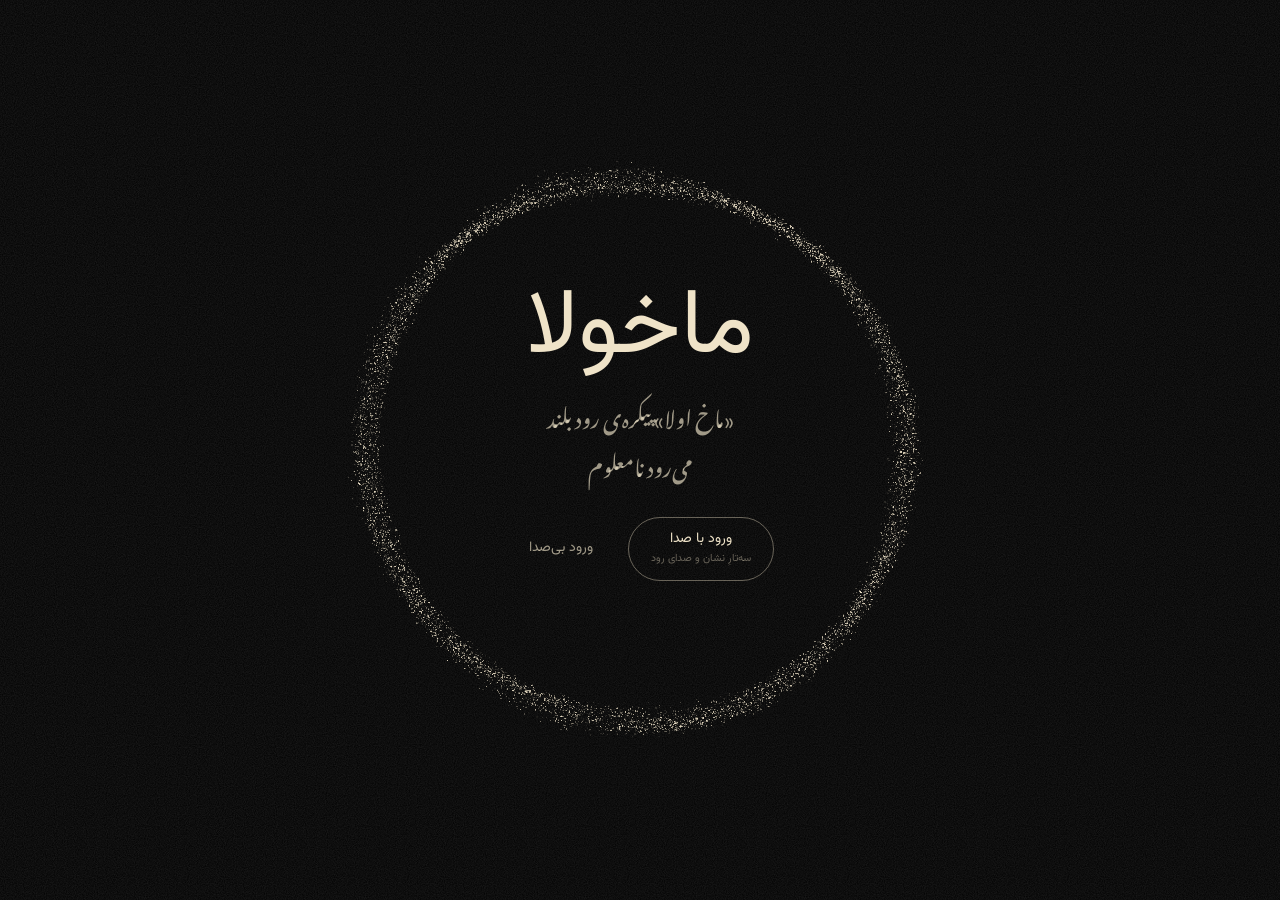
==== commit 9b56df8a: "Rebuild the site as a single living particle river The whole site is now one WebGL body of ink parti" ====
--- a/index.html
+++ b/index.html
@@ -1,11 +1,11 @@
 <!doctype html>
-<html lang="fa" dir="rtl">
+<html lang="fa" dir="rtl" class="no-js">
 <head>
   <meta charset="utf-8">
   <meta name="viewport" content="width=device-width, initial-scale=1, viewport-fit=cover">
   <title>ماخولا — Makhoola</title>
-  <meta name="description" content="ماخولا، گروه موسیقی از رشت، از ۱۳۹۲. آلبوم «خروس»، تک‌آهنگ‌ها، ویدیوها، آرشیو اجراها و آلبوم تازه‌ی «نمی‌کاهم».">
-  <meta name="theme-color" content="#060606">
+  <meta name="description" content="ماخولا، گروه موسیقی از رشت، از ۱۳۹۲. آلبوم دوم «نمی‌کاهم» کمتر از یک ماه دیگر منتشر می‌شود. آثار، آرشیو ۳۳ اجرا، ویدیوها و راه‌های تماس.">
+  <meta name="theme-color" content="#050505">
   <meta name="color-scheme" content="dark">
   <link rel="icon" href="favicon.svg" type="image/svg+xml">
   <link rel="apple-touch-icon" href="assets/img/brand/apple-touch-icon.png">
@@ -15,7 +15,7 @@
   <meta property="og:locale" content="fa_IR">
   <meta property="og:site_name" content="ماخولا — Makhoola">
   <meta property="og:title" content="ماخولا">
-  <meta property="og:description" content="گروه موسیقی از رشت، از ۱۳۹۲. آلبوم تازه‌ی «نمی‌کاهم» به‌زودی.">
+  <meta property="og:description" content="گروه موسیقی از رشت، از ۱۳۹۲. آلبوم دوم «نمی‌کاهم» به‌زودی.">
   <meta property="og:url" content="https://bahramgg.github.io/Makhoola/">
   <meta property="og:image" content="https://bahramgg.github.io/Makhoola/assets/img/brand/og.jpg">
   <meta property="og:image:width" content="1200">
@@ -25,784 +25,390 @@
   <link rel="preload" href="assets/fonts/vazirmatn-arabic.woff2" as="font" type="font/woff2" crossorigin>
   <link rel="stylesheet" href="assets/css/style.css">
   <script type="application/ld+json">
-  {"@context":"https://schema.org","@type":"MusicGroup","name":"ماخولا","alternateName":"Makhoola","foundingLocation":{"@type":"Place","name":"Rasht, Iran"},
-   "album":{"@type":"MusicAlbum","name":"The Rooster (خروس)","datePublished":"2021-03-14","numTracks":9},
+  {"@context":"https://schema.org","@type":"MusicGroup","name":"ماخولا","alternateName":"Makhoola","foundingDate":"2013","foundingLocation":{"@type":"Place","name":"Rasht, Iran"},
+   "album":{"@type":"MusicAlbum","name":"The Rooster (خروس)","datePublished":"2021-03","numTracks":9},
    "sameAs":["https://t.me/makhoola","https://www.instagram.com/makhoola.official","https://www.youtube.com/@makhoola.official","https://open.spotify.com/artist/2iBwseZKrm1bWGM1ootnCq","https://music.apple.com/us/artist/makhoola/1558680983","https://soundcloud.com/makhoola","https://www.deezer.com/artist/126716862","https://www.facebook.com/makhoola.official"]}
   </script>
-  <script>document.documentElement.classList.add('js');setTimeout(function(){if(!window.MK)document.documentElement.classList.remove('js')},3000)</script>
+  <script>document.documentElement.className = 'js';</script>
 </head>
 <body>
-  <a class="skip" href="#music">پرش به آثار</a>
-
-  <svg class="sr-only" aria-hidden="true" focusable="false">
-    <defs>
-      <path id="e-ring" d="M362 726C353 726 347 725 337 724C332 723 322 721 316 720C314 719 312 719 311 718C310 718 307 718 305 717C303 716 301 716 300 716C299 715 297 715 296 714C295 714 293 713 292 713C290 712 286 711 284 710C283 710 280 709 279 708C266 703 253 697 240 689C236 687 222 677 219 675C218 674 216 673 215 672C211 669 204 664 201 661C200 660 197 657 196 656C190 650 180 641 174 633C169 627 168 627 168 626C168 626 166 624 165 622C157 611 149 600 143 589C140 584 134 570 133 568C132 567 131 564 130 563C128 556 122 540 121 535C120 534 120 532 120 532C120 531 119 529 119 528C118 527 118 525 118 524C118 523 117 521 117 520C117 519 116 517 116 516C115 512 114 508 114 506C114 505 114 503 113 501C112 496 112 489 111 478C110 473 110 450 111 444C111 442 111 438 111 436C111 435 112 433 112 432C112 432 112 430 112 429C112 427 113 421 114 416C114 414 115 412 115 411C115 410 116 406 116 403C117 402 117 399 118 397C119 393 119 391 121 384C126 369 132 354 140 338C146 328 155 312 161 305C161 304 163 301 165 299C169 294 173 289 174 288C175 288 176 288 176 288C178 288 180 287 183 287C184 286 185 286 185 286C186 287 185 288 183 290C180 293 177 297 174 301C173 302 172 304 171 305C170 306 169 307 168 308C167 310 165 312 164 314C160 320 154 329 151 334C151 335 150 336 150 337C143 348 137 363 132 378C130 384 129 385 127 392C125 400 125 401 124 407C120 423 118 443 118 461C118 484 121 505 126 526C127 528 128 530 128 530C130 539 136 555 140 563C140 565 141 567 141 567C141 567 144 573 144 574C144 574 145 576 146 578C151 587 156 595 162 604C165 609 165 609 166 610C167 611 167 612 168 612C171 618 181 630 187 636C191 640 199 648 202 650C203 652 205 653 206 654C207 655 208 656 209 657C216 662 218 664 219 665C221 666 226 670 228 671C228 672 230 673 231 674C234 676 238 679 240 680C240 680 242 681 244 682C250 686 251 686 254 688C256 689 260 691 261 692C263 693 266 694 267 694C268 695 270 696 272 697C276 698 284 702 288 703C293 705 301 708 303 708C305 708 307 709 308 709C314 711 325 714 329 714C330 714 332 715 333 715C338 716 344 717 350 717C356 718 356 718 365 718C374 719 378 719 390 718C397 718 410 717 414 716C415 716 416 716 416 716C417 716 418 715 420 715C421 715 424 714 426 714C428 713 434 712 438 711C448 708 449 708 452 707C454 706 456 706 457 706C459 705 463 704 469 701C479 698 497 689 504 685C505 684 507 683 509 681C515 678 521 674 526 670C531 667 539 661 540 659C541 659 542 658 543 657C548 653 564 638 568 634C569 632 571 630 572 628C577 622 584 613 589 606C594 600 594 599 595 598C595 597 596 595 597 593C599 590 602 584 605 579C606 578 607 576 607 576C607 576 608 575 608 574C608 573 610 570 611 568C612 565 613 562 614 561C614 560 615 559 615 559C615 559 615 558 616 557C616 556 617 554 618 552C619 548 623 536 623 535C623 535 624 533 624 532C625 528 627 522 628 518C628 517 628 515 628 515C629 514 630 506 631 503C632 496 633 490 633 484C633 482 634 478 634 477C634 476 634 468 634 461C634 447 634 440 632 429C631 422 630 411 629 407C628 406 628 404 628 403C627 401 626 394 624 389C620 376 613 356 606 344C606 343 604 340 604 339C602 336 596 326 593 322C588 312 579 301 573 294C572 294 571 291 569 290C564 284 551 271 544 265C543 264 541 263 541 262C536 258 523 248 515 243C506 238 492 230 485 227C484 226 482 226 481 225C480 225 478 224 477 223C476 223 474 222 472 221C470 220 467 219 465 218C463 218 460 217 459 216C458 216 456 215 456 215C449 213 447 212 446 212C445 212 444 212 444 212C443 211 443 211 444 208C444 206 444 204 444 204C444 204 445 204 446 204C447 204 449 205 450 205C460 208 470 212 480 216C485 218 497 224 503 227C505 228 513 232 515 234C518 236 529 243 530 244C531 245 533 246 535 247C539 250 543 253 550 260C558 266 569 277 576 285C580 289 581 291 582 292C582 292 583 293 584 294C587 298 593 307 595 310C596 311 597 312 598 313C600 318 607 328 607 329C608 330 608 331 609 333C611 336 617 348 618 350C618 350 619 353 620 355C622 360 624 364 626 369C627 371 628 374 628 374C630 381 636 402 638 410C638 412 638 414 638 415C641 431 643 453 642 469C641 486 640 494 637 511C637 514 635 522 634 525C634 525 634 526 634 527C634 527 634 528 633 529C633 530 632 533 632 535C629 544 625 556 620 567C618 573 612 585 609 589C608 590 608 592 607 593C605 597 602 601 602 602C601 602 600 604 600 605C598 607 593 615 590 618C585 625 584 627 582 629C581 630 579 632 579 633C578 633 577 635 576 636C572 641 558 655 551 661C549 662 545 666 543 668C542 668 540 670 539 671C538 672 536 673 534 674C533 675 532 676 531 677C530 678 520 685 518 686C517 686 516 687 514 688C510 690 510 690 504 694C501 696 490 701 488 702C486 703 485 704 483 704C480 706 477 707 475 708C474 708 472 709 471 709C464 712 453 715 446 717C442 718 433 721 430 721C429 721 427 722 425 722C424 722 421 723 420 723C419 723 417 724 415 724C410 725 401 726 394 726C389 726 366 726 362 726Z"/>
-      <path id="e-main" fill-rule="evenodd" d="M275 668C275 667 275 666 278 660C279 656 284 648 288 642C289 640 290 639 290 638C290 637 290 634 291 631C292 627 293 626 293 622C293 621 294 619 294 617C294 612 294 599 292 592C291 587 292 584 296 577C300 571 300 570 301 569C301 567 301 560 300 555C299 552 299 551 298 546C292 528 280 511 261 495C257 491 249 485 244 482C235 476 234 476 232 475C232 474 230 474 229 473C216 465 192 453 174 446C174 446 172 446 172 445C170 444 165 443 163 442C162 442 160 441 158 440C157 440 155 439 154 439C154 438 151 437 148 436C146 435 142 434 141 434C140 433 138 432 136 432C134 431 132 430 132 430C131 430 130 429 130 429C130 428 133 421 136 414C144 397 149 389 153 389C153 389 155 390 161 392C163 393 165 394 166 394C167 394 168 395 170 395C171 396 173 396 175 397C176 398 179 399 180 399C181 399 183 400 184 400C185 401 187 402 188 402C189 403 191 403 192 404C196 405 198 406 200 407C201 407 202 408 203 408C204 409 206 410 208 410C210 411 212 412 213 413C215 413 217 414 219 415C222 416 223 417 223 417C224 417 244 427 247 429C252 432 259 437 262 438C263 439 264 440 265 440C267 441 271 444 272 445C272 445 273 446 274 447C275 447 276 448 278 449C278 450 280 451 280 451C281 452 283 453 285 455C289 459 290 458 286 453C285 451 284 449 284 448C280 443 272 430 264 419C263 418 262 416 260 414L258 411L259 409C259 406 261 402 265 396C267 394 266 393 264 389C261 386 260 384 259 383C254 375 254 375 251 370C247 363 241 349 237 341C235 335 233 331 232 327C231 325 230 321 229 318C228 316 226 311 225 307C222 300 222 300 222 298C222 296 222 295 223 293C225 290 226 288 230 282C231 280 232 278 232 278C232 277 232 276 231 275C227 265 224 254 222 242C221 240 221 237 220 229C220 228 220 222 220 217C220 209 220 206 220 202C221 198 221 195 221 194C221 194 222 192 222 191C222 188 224 177 224 177C224 177 225 175 225 172C226 167 227 164 230 155C231 152 232 149 232 148C233 147 233 146 233 146C233 144 239 130 244 120C245 116 251 105 252 103C253 102 254 99 256 96C261 87 269 74 276 65C281 59 281 59 282 60C282 60 282 61 281 63C280 67 279 68 277 73C274 79 271 84 269 87C267 90 263 96 262 97C259 100 255 108 252 115C249 125 246 140 245 153C244 164 244 171 244 177C244 183 245 194 245 194C245 194 245 196 246 197C246 201 247 208 247 210C248 210 248 212 248 212C249 219 252 228 255 234C256 238 256 239 259 244C261 248 262 250 266 256C268 259 268 260 267 262C266 266 262 274 256 281C254 283 254 283 255 284C255 285 255 287 256 289C257 291 258 294 259 296C260 298 260 300 261 301C262 303 262 304 263 305C263 306 267 314 269 318C272 324 277 333 280 337C281 339 282 341 282 342C286 347 292 355 298 363C302 367 312 377 315 379C318 382 318 382 318 385C317 386 317 387 315 390C313 395 312 396 308 403C307 405 306 406 306 406C306 407 309 412 311 414C311 415 312 417 313 419C315 421 316 423 317 424C318 426 318 427 322 434C323 436 324 438 324 439C325 439 325 440 325 440C325 441 326 442 327 444C329 447 335 461 337 466C338 467 339 469 340 472C341 475 344 482 347 489C349 494 355 511 357 518C357 519 358 521 358 521C358 523 360 527 361 532C363 540 363 541 364 545C365 547 366 550 366 551C366 553 367 555 368 560C368 562 369 565 369 566C370 569 370 574 371 580C372 583 372 586 373 588C373 590 374 601 375 605C376 613 375 616 372 622C371 624 366 632 364 635C363 636 362 637 361 639C358 644 354 649 353 649C352 649 352 648 351 645C351 639 349 627 348 617C347 612 344 598 343 596C343 595 343 593 342 591C341 587 339 576 338 572C337 570 336 568 336 567C336 565 335 563 335 562C334 561 333 557 332 555C331 549 330 547 328 540C326 535 326 535 325 535C325 535 324 536 324 540C323 546 322 551 319 557L317 560L317 565C317 570 317 573 316 580C316 588 313 601 310 610C307 618 303 626 300 631C297 637 295 642 294 643C291 647 289 650 288 652C287 654 286 656 285 656C284 659 279 665 278 666C277 668 276 668 275 668ZM500 628C500 628 499 627 498 626C494 622 486 615 484 614C483 613 482 613 482 612C477 609 465 603 458 600C453 598 443 595 440 594C440 594 438 594 436 593C434 593 433 593 429 593L425 592L424 593C424 593 423 595 423 596C421 598 422 598 417 605C409 618 408 619 405 622C402 625 402 624 402 620C402 613 403 605 406 597C409 591 414 581 419 573C424 566 426 563 430 560C433 557 434 556 437 555C440 553 442 553 446 552C448 552 455 552 458 553C462 553 464 554 466 554C468 555 469 554 468 552C466 550 465 547 461 541C456 534 454 529 451 525C445 516 438 508 437 508C437 508 437 509 436 509C436 509 435 512 433 516C431 520 429 524 428 525C428 526 427 527 426 528C425 530 422 533 421 534C420 534 418 534 414 534C409 535 407 535 402 534C398 534 393 532 390 531C383 528 378 524 376 518C376 515 376 510 376 506C378 498 384 484 390 475C397 464 404 457 411 453C414 451 420 450 423 450C425 451 425 450 425 449C425 448 424 441 422 437C418 425 413 415 406 408C400 402 392 398 383 396C379 396 379 396 380 398C383 403 388 408 395 413C397 415 397 415 397 418C396 422 392 429 383 442C381 445 376 453 375 454C374 455 373 454 370 452C361 445 354 436 352 429C350 425 350 423 349 419C349 416 349 416 350 413C352 404 358 391 364 381C372 370 376 364 382 361C385 358 391 356 397 355C398 355 405 356 407 356C413 358 419 361 424 365C427 367 432 372 434 374C437 379 441 385 443 391C444 393 444 393 445 393C445 393 445 393 447 389C448 387 454 376 456 372C456 371 457 370 457 370C457 369 456 368 450 364C448 364 442 359 439 357C429 350 420 342 413 334C405 325 401 319 396 310C394 306 394 305 394 304C394 301 396 298 399 292C400 291 400 290 401 289C401 289 402 288 402 287C404 285 404 284 402 283C402 282 401 281 401 281C400 280 400 279 399 278C398 276 392 266 391 263C384 248 381 237 378 221C377 212 376 206 376 195C376 182 377 174 379 163C379 162 379 160 380 159C380 156 382 148 383 144C384 142 384 141 384 140C385 138 388 130 389 128C390 123 394 114 395 111C398 106 403 97 403 96C404 95 404 94 404 94C404 94 405 93 406 92C406 90 408 89 408 88C410 84 417 73 420 69C421 68 423 66 424 64C428 59 428 59 432 54C438 47 441 44 442 44C442 44 443 44 443 45C443 46 441 50 438 56C432 69 428 76 422 82C416 89 412 94 408 103C405 109 402 117 401 122C400 122 400 124 400 124C400 125 400 126 399 127C399 128 399 130 399 131C398 132 398 134 398 136C398 137 398 139 398 141C397 144 397 160 398 165C398 169 398 171 400 179C401 186 402 189 404 197C405 199 408 207 409 210C410 213 412 218 414 221C415 223 416 225 416 225C416 225 416 226 417 227C418 228 419 230 419 232C421 235 427 244 430 248C433 252 434 254 435 255C437 258 438 258 438 260C438 263 435 269 430 277C427 280 427 280 427 281C427 282 428 284 431 286C431 287 432 289 433 290C435 292 441 298 444 301C454 311 466 320 480 328C482 329 484 330 484 330C484 330 492 335 497 337C501 339 510 344 513 345C515 346 516 347 516 348C516 349 511 361 507 369C505 372 505 373 506 373C506 374 508 375 511 376C514 377 517 378 517 379C518 379 519 380 519 380C520 380 535 388 540 390C557 399 572 410 582 419C592 430 598 439 601 450L601 453L601 461C601 467 601 468 601 470C601 471 600 473 600 474C600 475 599 477 599 478C598 479 598 480 598 481C598 482 598 483 598 484C597 486 595 489 594 490C594 491 592 493 591 495C590 497 588 500 587 501C587 502 586 504 585 506C584 507 583 509 582 509C582 510 581 511 581 512C580 514 577 517 575 518C574 520 572 521 570 522C568 522 568 522 566 522C556 520 544 511 534 498C528 489 523 477 522 470C522 468 522 468 523 465C524 462 526 457 530 452C533 447 534 446 535 444C536 443 536 442 535 441C533 440 532 439 530 438C530 438 528 437 527 436C522 433 505 424 499 422C499 421 497 420 496 420C493 418 478 412 474 410C470 408 465 406 462 405C460 404 459 404 459 404C459 404 458 403 456 402C455 402 453 401 452 400C451 400 450 399 449 399C446 397 446 398 448 404C448 406 449 408 449 409C449 410 450 412 450 414C452 424 453 438 453 454C453 459 453 461 453 461C454 462 455 463 456 464C462 469 470 479 477 490C485 502 484 501 489 509C492 514 502 528 504 532C506 535 511 542 513 544C518 549 519 550 522 554C529 560 535 566 542 570C543 571 544 571 544 572C544 573 542 578 540 581C537 587 535 592 532 596C531 597 530 600 529 601C527 604 524 609 522 610C521 612 520 612 518 610C516 609 516 609 516 609C515 609 514 611 513 613C512 614 510 617 508 618C506 621 505 623 503 626C502 627 502 628 501 628C501 628 501 628 500 628ZM414 597C415 596 416 596 416 595C416 594 414 595 413 596C411 597 411 597 411 598C412 599 413 598 414 597ZM402 476C402 476 402 476 402 475C402 475 402 475 402 474C403 474 403 473 404 472C405 469 405 467 403 467C402 467 400 468 400 471C399 472 399 473 400 474C400 477 400 478 402 476ZM363 367C360 364 354 358 351 356C344 350 338 347 330 344C326 342 321 340 317 339C316 339 315 338 315 337C315 336 317 332 323 321C328 311 331 306 334 301C336 299 337 299 338 298C338 298 341 299 343 299C344 300 345 300 346 300C351 302 359 305 364 309C369 311 374 315 378 319C383 323 388 328 389 329C389 330 389 332 388 334C388 336 385 341 384 343C384 343 383 344 383 344C383 345 382 346 381 347C381 348 379 351 378 352C375 358 375 358 372 362C369 367 367 369 366 369C365 369 364 368 363 367Z"/>
-      <path id="e-g0" fill-rule="evenodd" d="M338 271C334 270 332 269 329 267C328 266 327 265 327 265C327 265 326 265 325 266C323 267 321 268 318 268C316 268 316 268 315 268C315 268 314 266 314 259C314 251 315 250 316 245C318 241 322 236 325 233C327 232 327 232 327 231C328 230 327 226 326 221C326 219 326 217 326 217C326 216 327 216 327 216C328 215 332 215 332 215C333 215 334 216 334 222C335 225 335 227 335 227C335 228 336 228 338 228C341 227 344 227 346 228C348 228 351 230 352 231C356 234 358 237 360 242C360 244 360 244 360 249C360 254 360 254 359 256C358 260 357 261 356 263C353 267 348 270 343 271C343 271 341 271 341 271C340 271 339 271 338 271ZM344 263C346 262 346 262 348 260C351 257 352 255 352 251C353 247 353 245 351 241C350 240 350 239 348 238C346 236 346 236 343 235C342 235 341 235 339 236C336 236 336 236 336 240C335 241 335 244 335 246C334 252 334 254 334 258C334 261 334 262 335 262C338 263 341 263 344 263ZM323 257C325 256 326 251 327 248C327 247 327 246 327 245C328 244 327 242 327 242C326 242 323 248 322 252C322 255 322 256 322 257C323 258 323 258 323 257Z"/>
-      <path id="e-g1" fill-rule="evenodd" d="M499 306C498 306 497 305 497 304C496 304 496 303 496 303C496 302 496 301 497 301C498 300 498 299 498 298C498 298 497 298 493 298C488 298 485 298 482 297C480 296 479 296 478 295C475 293 474 292 473 289C472 287 472 287 472 284C472 280 473 278 475 274C478 270 480 266 483 263C486 261 488 260 491 258C494 257 496 257 499 257C501 257 502 257 504 258C506 260 508 261 509 263C511 266 512 269 513 272C514 274 514 275 514 279C514 283 514 284 513 285C513 286 513 288 512 291C512 296 512 296 510 297C508 297 508 297 506 300C506 301 504 303 504 305C502 308 501 308 499 306ZM499 290C504 290 504 290 505 286C506 283 506 283 506 280C506 277 506 276 506 274C504 270 503 267 500 265C499 265 498 265 495 265C491 266 488 269 484 274C482 277 480 281 480 283C480 285 480 287 481 288C483 290 488 290 499 290Z"/>
-      <path id="e-g2" fill-rule="evenodd" d="M577 359C577 358 577 357 576 356C576 352 573 343 572 340C570 332 566 322 563 318C560 313 560 312 558 310C553 305 548 302 543 301C541 300 541 300 541 296C541 294 541 294 541 293C542 292 546 293 551 295C559 298 565 305 571 316C574 322 574 322 576 328C579 335 583 347 584 356C585 357 584 358 581 358C578 359 578 359 577 359Z"/>
-      <path id="e-g3" fill-rule="evenodd" d="M211 384C209 383 206 382 204 381C202 380 199 376 197 374C196 372 194 368 193 365C192 362 192 362 190 362C188 363 182 364 180 364C177 365 177 365 176 362C175 358 175 357 177 357C178 357 179 356 181 356C182 356 185 355 187 355C191 354 190 355 190 348C190 346 189 342 189 340C189 338 189 335 188 333C188 331 188 329 188 329C188 328 190 328 192 327C194 327 194 327 195 327C195 328 196 328 196 328C196 329 196 337 197 344C198 351 198 353 198 354C198 354 200 354 202 354C209 355 214 358 217 363C218 366 219 368 219 373C219 378 218 383 217 384C217 384 217 384 215 384C213 384 212 384 211 384ZM211 375C212 374 211 370 211 368C210 365 208 364 204 362C202 362 201 362 200 362C200 364 203 370 206 373C208 375 210 376 211 375Z"/>
-      <path id="e-g4" fill-rule="evenodd" d="M548 379C546 379 545 378 544 378C544 377 543 373 542 370C542 366 542 358 542 354C543 350 545 345 546 342C547 340 547 340 549 340C550 339 551 339 553 339C555 339 555 339 557 340C560 342 562 343 564 346C567 349 568 350 569 354C572 358 574 366 574 370C574 370 574 371 574 371C573 372 573 372 570 371C569 371 568 371 567 371C567 371 566 369 566 367C566 365 563 358 560 353C559 351 556 348 554 347C554 347 553 347 553 347C551 348 550 356 550 362C550 365 550 370 551 371C551 372 552 372 555 372C557 371 557 371 558 370C558 368 558 368 562 367C565 367 566 367 565 371C565 373 564 374 563 376C562 377 561 378 559 378C558 379 557 379 554 379C552 379 549 379 548 379Z"/>
-      <path id="e-g5" fill-rule="evenodd" d="M520 523C520 523 519 521 518 520C513 511 509 506 505 504C504 503 503 502 503 502C502 502 498 500 498 500C497 499 495 496 494 494C493 492 493 490 493 488C494 485 495 483 498 479C501 474 501 474 501 473C500 473 500 472 498 471C495 470 492 466 491 464C489 460 488 455 488 449C488 444 488 444 492 443C495 442 496 442 499 442C503 442 504 442 507 444C510 445 511 447 512 450C514 455 514 460 512 467C511 472 509 476 505 482C503 485 501 487 501 488C500 489 501 491 502 492C503 494 503 494 507 496C511 498 511 498 514 501C517 504 520 508 523 513C524 515 525 517 526 518C527 519 527 520 526 521C525 522 522 524 521 524C521 524 520 524 520 523ZM504 465C506 464 506 456 505 454C505 452 504 451 503 450C502 450 502 450 500 450C498 450 497 450 497 450C496 451 496 452 496 455C496 458 498 461 499 462C502 465 504 466 504 465Z"/>
-      <path id="e-g6" fill-rule="evenodd" d="M196 603C195 602 191 597 188 594C186 592 185 590 184 589C182 587 182 586 179 581C172 571 168 560 165 549C163 541 163 538 163 530C163 523 163 521 164 514C165 511 168 502 168 501C169 501 169 501 170 501C174 503 175 503 175 504C175 504 175 506 173 511C173 512 172 518 171 522C171 523 171 526 171 531C171 538 171 538 172 545C174 553 176 559 180 567C184 577 191 586 200 596C201 597 202 598 202 598C202 598 201 599 201 599C200 600 197 603 197 603C196 603 196 603 196 603Z"/>
-      <path id="e-g7" fill-rule="evenodd" d="M210 549C208 549 207 548 207 548C206 547 206 547 207 545C207 542 207 541 206 541C206 541 206 541 205 541C203 543 198 543 195 542C190 540 188 536 186 530C185 528 185 528 185 524L185 519L186 517C187 514 187 514 189 513C190 511 193 509 196 508C199 508 201 508 203 509C207 510 210 514 212 519C214 524 214 529 214 537C215 545 214 549 213 550C212 550 213 550 210 549ZM207 539C207 538 207 532 206 527C204 520 202 516 199 516C197 516 194 518 193 520C192 522 192 523 193 526C193 529 194 531 196 533C198 535 199 535 201 535C203 535 203 535 203 536C203 536 204 537 205 538C206 539 206 540 206 540C206 540 207 540 207 539Z"/>
-      <path id="e-g8" fill-rule="evenodd" d="M575 581C574 581 574 580 574 580C574 579 574 578 574 577C572 573 572 571 571 567C570 563 570 562 567 560C563 555 559 553 555 552C554 552 553 551 553 551C553 551 552 549 552 547C552 545 552 545 553 544C553 544 553 544 555 544C559 545 562 546 567 549C568 550 570 551 570 551C570 551 570 551 572 547C572 544 573 542 575 540C578 535 586 529 587 530C588 530 590 535 590 536C590 536 589 537 588 537C585 539 583 542 581 544C579 548 578 550 578 554C577 558 577 560 578 562C580 568 580 571 578 575C578 576 578 577 577 579C576 581 576 582 575 582C575 582 575 582 575 581Z"/>
-      <path id="e-g9" fill-rule="evenodd" d="M256 638C255 637 253 635 252 634C251 632 251 630 250 625C250 622 250 620 250 620C249 618 246 614 243 612C241 610 238 609 234 608C233 608 233 607 233 604C232 602 232 602 233 601C234 601 234 601 235 601C241 601 246 604 250 607C252 609 252 609 253 606C253 606 254 604 254 602C254 600 255 598 255 597C256 595 256 593 257 592C257 590 258 588 258 587C258 586 259 584 260 583C260 581 261 578 262 576C264 571 264 570 265 570C266 570 270 572 270 572C271 572 271 573 271 573C271 573 269 578 268 583C266 588 264 593 264 595C262 602 259 614 259 617C258 619 258 619 260 622C262 626 263 628 265 633C266 636 266 637 265 637C264 638 261 638 259 638C258 638 257 638 256 638Z"/>
-      <path id="e-g10" fill-rule="evenodd" d="M360 694C355 693 351 692 348 689C347 688 346 686 345 685C344 684 342 680 342 678C341 676 340 672 340 669C340 665 340 665 343 665C346 665 347 665 347 666C347 667 348 668 348 670C349 677 351 682 355 684C356 685 359 686 360 686C361 686 361 686 361 684C361 682 361 680 361 679C361 676 362 670 363 667C365 662 369 659 375 657C377 656 381 656 385 656C389 656 389 657 390 660C392 664 392 668 392 673C392 677 392 677 391 679C391 680 390 682 390 682C388 685 390 685 394 684C398 683 402 681 405 679C407 677 412 673 414 671C416 668 420 663 422 661C424 659 424 658 422 655C421 652 421 652 424 650C426 647 426 647 428 649C428 649 428 650 429 650C429 650 430 649 432 647C435 643 439 640 442 640C443 639 444 639 446 639C447 639 448 639 449 640C451 641 452 643 453 646C454 650 453 660 452 665C450 672 446 676 442 678C440 678 439 678 437 678C434 677 432 675 428 669C427 667 427 667 426 669C422 674 416 680 412 683C406 688 402 690 396 691C391 693 388 693 382 693C378 693 377 693 376 694C376 694 374 694 373 694C370 695 364 695 360 694ZM380 684C381 682 383 680 384 677C384 675 384 675 384 671C384 667 384 665 383 664C383 664 381 664 378 664C375 665 372 666 371 669C369 672 368 681 369 683C369 684 370 684 372 684C373 684 375 684 375 684C377 685 378 685 380 684ZM441 670C442 668 444 664 445 659C446 652 446 647 445 647C443 646 434 654 433 658C432 659 432 659 433 660C434 663 437 669 438 670C439 671 440 671 441 670Z"/>
-      <g id="emblem"><use href="#e-ring"/><use href="#e-main"/><use href="#e-g0"/><use href="#e-g1"/><use href="#e-g2"/><use href="#e-g3"/><use href="#e-g4"/><use href="#e-g5"/><use href="#e-g6"/><use href="#e-g7"/><use href="#e-g8"/><use href="#e-g9"/><use href="#e-g10"/></g>
-      <symbol id="i-telegram" viewBox="0 0 24 24"><path d="M21.6 3.3 2.9 10.5c-1.3.5-1.3 1.3-.2 1.6l4.7 1.5 1.8 5.5c.2.6.1.9.8.9.5 0 .7-.2 1-.5l2.3-2.2 4.8 3.5c.9.5 1.5.2 1.7-.8l3.1-14.7c.3-1.3-.5-1.9-1.3-1.5ZM8.2 13.3l9.9-6.2c.5-.3.9-.1.5.2l-8.4 7.6-.3 3.4-1.7-5Z"/></symbol>
-      <symbol id="i-instagram" viewBox="0 0 24 24"><path fill-rule="evenodd" d="M7.8 2.5h8.4a5.3 5.3 0 0 1 5.3 5.3v8.4a5.3 5.3 0 0 1-5.3 5.3H7.8a5.3 5.3 0 0 1-5.3-5.3V7.8a5.3 5.3 0 0 1 5.3-5.3Zm0 1.9a3.4 3.4 0 0 0-3.4 3.4v8.4a3.4 3.4 0 0 0 3.4 3.4h8.4a3.4 3.4 0 0 0 3.4-3.4V7.8a3.4 3.4 0 0 0-3.4-3.4H7.8ZM12 7.3a4.7 4.7 0 1 1 0 9.4 4.7 4.7 0 0 1 0-9.4Zm0 1.9a2.8 2.8 0 1 0 0 5.6 2.8 2.8 0 0 0 0-5.6Zm5-2.6a1.1 1.1 0 1 1 0 2.2 1.1 1.1 0 0 1 0-2.2Z"/></symbol>
-      <symbol id="i-play" viewBox="0 0 24 24"><path d="M7 4.5v15l12.5-7.5Z"/></symbol>
-      <symbol id="i-down" viewBox="0 0 24 24"><path d="M12 3v17m-6.5-6.5L12 20l6.5-6.5" fill="none" stroke="currentColor" stroke-width="1.6"/></symbol>
-    </defs>
-  </svg>
-
-  <!-- ===================== نوار بالا ===================== -->
-  <header class="bar" data-bar>
-    <a class="bar__brand" href="#top" aria-label="ماخولا، بازگشت به بالا">
-      <svg viewBox="100 34 552 702" aria-hidden="true"><use href="#emblem"/></svg>
-      <span>ماخولا</span>
-    </a>
-    <nav class="bar__nav" aria-label="بخش‌ها">
-      <a href="#nemikaham">نمی‌کاهم</a>
-      <a href="#music">آثار</a>
-      <a href="#live">اجراها</a>
-      <a href="#videos">ویدیو</a>
-      <a href="#band">گروه</a>
-      <a href="#contact">تماس</a>
+  <div class="unders" id="unders">
+    <div class="under under--emblem" data-step="0"><p class="bigtime" aria-hidden="true"><span data-clock="big">۰۰:۰۰</span></p></div>
+    <div class="under under--cover" data-step="2"><p class="bigyear" aria-hidden="true">۱۴۰۴</p></div>
+    <div class="under under--cover" data-step="3"><p class="bigyear" aria-hidden="true">۱۴۰۲</p></div>
+    <div class="under under--cover" data-step="4"><p class="bigyear" aria-hidden="true">۱۴۰۱</p></div>
+    <div class="under under--rooster" data-step="5"><p class="rooster__word" aria-hidden="true">خروس</p></div>
+    <div class="under under--cover" data-step="6"><p class="bigyear" aria-hidden="true">۱۳۹۹</p></div>
+    <div class="under under--cover" data-step="7"><p class="bigyear" aria-hidden="true">۱۳۹۹</p></div>
+    <div class="under under--cover" data-step="8"><p class="bigyear" aria-hidden="true">۱۳۹۹</p></div>
+    <div class="under under--cover" data-step="9"><p class="bigyear" aria-hidden="true">۱۳۹۵</p></div>
+    <div class="under under--cover" data-step="10"><p class="bigyear" aria-hidden="true">۱۳۹۵</p></div>
+    <div class="under under--path" data-step="12"><div class="pile" aria-hidden="true"></div></div>
+    <div class="under under--face" data-step="13"><p class="bigname" aria-hidden="true">امیر</p></div>
+    <div class="under under--face" data-step="14"><p class="bigname" aria-hidden="true">آرش</p></div>
+    <div class="under under--face" data-step="15"><p class="bigname" aria-hidden="true">سینا</p></div>
+    <div class="under under--face" data-step="16"><p class="bigname" aria-hidden="true">نیما</p></div>
+    <div class="under under--dust" data-step="17"><div class="prints"><button class="print" type="button" data-photo="0" style="--ar:1.047" aria-label="ماخولا روی صحنه‌ی داربست، با تاج خروس بر سر، داربست، تهران · بهمن ۱۳۹۵ · عکس: هومن فاخته"><img src="assets/img/photos/1395-darbast.webp" width="800" height="764" alt="" loading="lazy" decoding="async" draggable="false"></button><button class="print" type="button" data-photo="1" style="--ar:1.643" aria-label="سایه‌ی خروس روی پرده‌ی پشت گروه، تماشاخانه‌ی هامون، رشت · ۱۳۹۷ · عکس: آرمین هیربد"><img src="assets/img/photos/1397-hamoon-shadow.webp" width="800" height="487" alt="" loading="lazy" decoding="async" draggable="false"></button><button class="print" type="button" data-photo="2" style="--ar:1.572" aria-label="گروه روی صحنه با تصویر آتش روی پرده، تماشاخانه‌ی هامون، رشت · ۱۳۹۷ · عکس: آرمین هیربد"><img src="assets/img/photos/1397-hamoon-fire.webp" width="800" height="509" alt="" loading="lazy" decoding="async" draggable="false"></button><button class="print" type="button" data-photo="3" style="--ar:1.504" aria-label="گیتاریست میان خط‌های نور، تماشاخانه‌ی هامون، رشت · ۱۳۹۷ · عکس: آرمین هیربد"><img src="assets/img/photos/1397-hamoon-lines.webp" width="800" height="532" alt="" loading="lazy" decoding="async" draggable="false"></button><button class="print" type="button" data-photo="4" style="--ar:1.003" aria-label="آرش منصف در حال نواختن ترومپت، آرش منصف"><img src="assets/img/photos/1398-trumpet.webp" width="800" height="798" alt="" loading="lazy" decoding="async" draggable="false"></button><button class="print" type="button" data-photo="5" style="--ar:1.501" aria-label="اعضای گروه در استودیو هنگام ضبط آلبوم خروس، ضبط آلبوم «خروس» · ۱۳۹۸"><img src="assets/img/photos/1398-studio.webp" width="800" height="533" alt="" loading="lazy" decoding="async" draggable="false"></button><button class="print" type="button" data-photo="6" style="--ar:1.498" aria-label="جشن امضای آلبوم خروس، جشن امضای «خروس»، کافه سایه، رشت · اسفند ۱۳۹۹ · عکس: آرمین هیربد"><img src="assets/img/photos/1399-signing.webp" width="800" height="534" alt="" loading="lazy" decoding="async" draggable="false"></button><button class="print" type="button" data-photo="7" style="--ar:1.507" aria-label="گروه رو به تماشاگران، سالن برج آزادی، تهران · دی ۱۴۰۰ · عکس: بهار عسگری، سارا داور"><img src="assets/img/photos/1400-borj-bow.webp" width="800" height="531" alt="" loading="lazy" decoding="async" draggable="false"></button><button class="print" type="button" data-photo="8" style="--ar:1.501" aria-label="گیتاریست در نور بنفش، سالن برج آزادی، تهران · دی ۱۴۰۰ · عکس: بهار عسگری، سارا داور"><img src="assets/img/photos/1400-borj-light.webp" width="800" height="533" alt="" loading="lazy" decoding="async" draggable="false"></button><button class="print" type="button" data-photo="9" style="--ar:1.501" aria-label="امیر بال‌افشان و آرش منصف، سیاه‌وسفید، دوئت ماخولا، تهران · تیر ۱۴۰۲"><img src="assets/img/photos/1402-duet.webp" width="800" height="533" alt="" loading="lazy" decoding="async" draggable="false"></button><button class="print" type="button" data-photo="10" style="--ar:1.000" aria-label="دو نوازنده زیر نشان نورانی ماخولا، دوئت ماخولا، تهران · تیر ۱۴۰۲ · عکس: بهار عسگری"><img src="assets/img/photos/1402-duet-logo.webp" width="800" height="800" alt="" loading="lazy" decoding="async" draggable="false"></button><button class="print" type="button" data-photo="11" style="--ar:1.000" aria-label="امیر بال‌افشان در نور کهربایی، دوئت ماخولا، تهران · تیر ۱۴۰۲ · عکس: بهار عسگری"><img src="assets/img/photos/1402-duet-amber.webp" width="800" height="800" alt="" loading="lazy" decoding="async" draggable="false"></button><button class="print" type="button" data-photo="12" style="--ar:1.501" aria-label="صحنه با پرتوهای نور، هیلاج، تهران · آذر ۱۴۰۲ · عکس: بهار عسگری"><img src="assets/img/photos/1402-hilaj-beams.webp" width="800" height="533" alt="" loading="lazy" decoding="async" draggable="false"></button><button class="print" type="button" data-photo="13" style="--ar:1.000" aria-label="دو نوازنده در نور آبی و سرخ، هیلاج، تهران · آذر ۱۴۰۲ · عکس: بهار عسگری"><img src="assets/img/photos/1402-hilaj-blue.webp" width="800" height="800" alt="" loading="lazy" decoding="async" draggable="false"></button><button class="print" type="button" data-photo="14" style="--ar:1.000" aria-label="امیر بال‌افشان جلوی نشان ماخولا، زمستان ۱۴۰۲ · عکس: بهار عسگری، سارا احمدی"><img src="assets/img/photos/1402-offbeat-amir.webp" width="800" height="800" alt="" loading="lazy" decoding="async" draggable="false"></button><button class="print" type="button" data-photo="15" style="--ar:1.000" aria-label="تماشاگران رو به صحنه، زمستان ۱۴۰۲ · عکس: بهار عسگری، سارا احمدی"><img src="assets/img/photos/1402-offbeat-crowd.webp" width="800" height="800" alt="" loading="lazy" decoding="async" draggable="false"></button></div><div class="stage__dark" aria-hidden="true"></div></div>
+  </div>
+  <canvas class="river" id="river" aria-hidden="true"></canvas>
+  <div class="grain" aria-hidden="true"></div>
+
+  <!-- ورود: با صدا یا بی‌صدا -->
+  <div class="gate" id="gate">
+    <div class="gate__in">
+      <p class="gate__name">ماخولا</p>
+      <p class="gate__poem">«ماخ اولا» پیکره‌ی رود بلند<br>می‌رود نامعلوم</p>
+      <div class="gate__btns">
+        <button type="button" class="gate__btn" data-sound="1" disabled><span>ورود با صدا</span><small>سه‌تارِ نشان و صدای رود</small></button>
+        <button type="button" class="gate__btn gate__btn--quiet" data-sound="0" disabled><span>ورود بی‌صدا</span></button>
+      </div>
+      <p class="gate__load" aria-live="polite"><span class="gate__pc">۰۰</span><span lang="en">%</span></p>
+    </div>
+  </div>
+
+  <!-- قاب ثابت -->
+  <div class="chrome" id="chrome">
+    <a class="brand" href="#home" data-go="home"><b>ماخولا</b><span>گروه موسیقی · رشت · از ۱۳۹۲</span></a>
+    <div class="tools">
+      <button type="button" class="tool" id="t-sound" aria-pressed="false"><i class="tool__dot" aria-hidden="true"></i><span>صدا</span></button>
+      <button type="button" class="tool" id="t-text" aria-pressed="false"><span>نسخه‌ی متنی</span></button>
+    </div>
+    <nav class="idx" id="idx" aria-label="فصل‌ها">
+      <button type="button" class="idx__btn" aria-expanded="false" aria-controls="idx-list">فهرست</button>
+      <ol id="idx-list">
+        <li><a href="#home" data-go="home" aria-label="ماخولا"><i>۰۰</i><span class="gl" data-a="ماخولا" data-b="م۱خ۹ل۱">م۱خول۱</span></a></li>
+        <li><a href="#nemikaham" data-go="nemikaham" aria-label="نمی‌کاهم"><i>۰۱</i><span class="gl" data-a="نمی‌کاهم" data-b="نمی‌ک۱۵م">نمی‌ک۱هم</span></a></li>
+        <li><a href="#mikeshaniam" data-go="mikeshaniam" aria-label="آثار"><i>۰۲</i><span class="gl" data-a="آثار" data-b="۱ث۱ر">۱ثار</span></a></li>
+        <li><a href="#khoroos" data-go="khoroos" aria-label="خروس"><i>۰۳</i><span class="gl" data-a="خروس" data-b="خر۹س">خر۹س</span></a></li>
+        <li><a href="#rud" data-go="rud" aria-label="رود"><i>۰۴</i><span class="gl" data-a="رود" data-b="ر۹د">ر۹د</span></a></li>
+        <li><a href="#shows" data-go="shows" aria-label="اجراها"><i>۰۵</i><span class="gl" data-a="اجراها" data-b="۱جر۱۵۱">۱جرا۵ا</span></a></li>
+        <li><a href="#amir" data-go="amir" aria-label="گروه"><i>۰۶</i><span class="gl" data-a="گروه" data-b="گر۹۵">گر۹ه</span></a></li>
+        <li><a href="#stage" data-go="stage" aria-label="صحنه"><i>۰۷</i><span class="gl" data-a="صحنه" data-b="صحن۵">صحن۵</span></a></li>
+        <li><a href="#video" data-go="video" aria-label="ویدیو"><i>۰۸</i><span class="gl" data-a="ویدیو" data-b="۹یدی۹">۹یدیو</span></a></li>
+        <li><a href="#contact" data-go="contact" aria-label="تماس"><i>۰۹</i><span class="gl" data-a="تماس" data-b="تم۱س">تم۱س</span></a></li>
+      </ol>
     </nav>
-    <div class="bar__end">
-      <a class="bar__join" href="https://t.me/makhoola" target="_blank" rel="noopener"><svg aria-hidden="true"><use href="#i-telegram"/></svg><span>کانال تلگرام</span></a>
-      <a class="bar__icon" href="https://www.instagram.com/makhoola.official" target="_blank" rel="noopener" aria-label="اینستاگرام ماخولا"><svg aria-hidden="true"><use href="#i-instagram"/></svg></a>
-      <button class="bar__menu" type="button" aria-expanded="false" aria-controls="index">منو</button>
-    </div>
-  </header>
-
-  <nav class="index" id="index" aria-label="فهرست">
-    <ol>
-      <li><a href="#nemikaham"><i>۰۱</i>نمی‌کاهم</a></li>
-      <li><a href="#music"><i>۰۲</i>آثار</a></li>
-      <li><a href="#khoroos"><i>۰۳</i>خروس</a></li>
-      <li><a href="#live"><i>۰۴</i>اجراها</a></li>
-      <li><a href="#videos"><i>۰۵</i>ویدیو</a></li>
-      <li><a href="#band"><i>۰۶</i>گروه</a></li>
-      <li><a href="#photos"><i>۰۷</i>عکس‌ها</a></li>
-      <li><a href="#contact"><i>۰۸</i>تماس</a></li>
-    </ol>
-  </nav>
-
-  <main>
-    <!-- ===================== ۰ · سرآغاز ===================== -->
-    <section class="s-hero" id="top" aria-label="ماخولا">
-      <canvas class="waves" aria-hidden="true"></canvas>
+    <p class="clock" aria-hidden="true"><span data-clock="rasht"></span><span data-clock="you"></span></p>
+    <p class="count" aria-hidden="true"><b data-count>۰۱</b><span>/ ۲۰</span></p>
+    <div class="flow" aria-hidden="true"><i data-flow></i></div>
+    <div class="cursor" aria-hidden="true"></div>
+    <button type="button" class="next" id="next" aria-label="بعدی"><span>پایین‌دست</span><svg viewBox="0 0 24 24" aria-hidden="true"><path d="M12 4v15m-6-6 6 6 6-6" fill="none" stroke="currentColor" stroke-width="1.4"/></svg></button>
+  </div>
+
+  <div class="panels" id="panels">
+    <section class="panel panel--home" data-step="0" id="home" aria-label="نشان ماخولا">
       <h1 class="sr-only">ماخولا، گروه موسیقی از رشت</h1>
-      <div class="hero-emblem">
-        <svg class="emblem" viewBox="100 34 552 702" role="img" aria-label="نشان ماخولا، اثر قلمدار">
-          <path class="e-ring" d="M362 726C353 726 347 725 337 724C332 723 322 721 316 720C314 719 312 719 311 718C310 718 307 718 305 717C303 716 301 716 300 716C299 715 297 715 296 714C295 714 293 713 292 713C290 712 286 711 284 710C283 710 280 709 279 708C266 703 253 697 240 689C236 687 222 677 219 675C218 674 216 673 215 672C211 669 204 664 201 661C200 660 197 657 196 656C190 650 180 641 174 633C169 627 168 627 168 626C168 626 166 624 165 622C157 611 149 600 143 589C140 584 134 570 133 568C132 567 131 564 130 563C128 556 122 540 121 535C120 534 120 532 120 532C120 531 119 529 119 528C118 527 118 525 118 524C118 523 117 521 117 520C117 519 116 517 116 516C115 512 114 508 114 506C114 505 114 503 113 501C112 496 112 489 111 478C110 473 110 450 111 444C111 442 111 438 111 436C111 435 112 433 112 432C112 432 112 430 112 429C112 427 113 421 114 416C114 414 115 412 115 411C115 410 116 406 116 403C117 402 117 399 118 397C119 393 119 391 121 384C126 369 132 354 140 338C146 328 155 312 161 305C161 304 163 301 165 299C169 294 173 289 174 288C175 288 176 288 176 288C178 288 180 287 183 287C184 286 185 286 185 286C186 287 185 288 183 290C180 293 177 297 174 301C173 302 172 304 171 305C170 306 169 307 168 308C167 310 165 312 164 314C160 320 154 329 151 334C151 335 150 336 150 337C143 348 137 363 132 378C130 384 129 385 127 392C125 400 125 401 124 407C120 423 118 443 118 461C118 484 121 505 126 526C127 528 128 530 128 530C130 539 136 555 140 563C140 565 141 567 141 567C141 567 144 573 144 574C144 574 145 576 146 578C151 587 156 595 162 604C165 609 165 609 166 610C167 611 167 612 168 612C171 618 181 630 187 636C191 640 199 648 202 650C203 652 205 653 206 654C207 655 208 656 209 657C216 662 218 664 219 665C221 666 226 670 228 671C228 672 230 673 231 674C234 676 238 679 240 680C240 680 242 681 244 682C250 686 251 686 254 688C256 689 260 691 261 692C263 693 266 694 267 694C268 695 270 696 272 697C276 698 284 702 288 703C293 705 301 708 303 708C305 708 307 709 308 709C314 711 325 714 329 714C330 714 332 715 333 715C338 716 344 717 350 717C356 718 356 718 365 718C374 719 378 719 390 718C397 718 410 717 414 716C415 716 416 716 416 716C417 716 418 715 420 715C421 715 424 714 426 714C428 713 434 712 438 711C448 708 449 708 452 707C454 706 456 706 457 706C459 705 463 704 469 701C479 698 497 689 504 685C505 684 507 683 509 681C515 678 521 674 526 670C531 667 539 661 540 659C541 659 542 658 543 657C548 653 564 638 568 634C569 632 571 630 572 628C577 622 584 613 589 606C594 600 594 599 595 598C595 597 596 595 597 593C599 590 602 584 605 579C606 578 607 576 607 576C607 576 608 575 608 574C608 573 610 570 611 568C612 565 613 562 614 561C614 560 615 559 615 559C615 559 615 558 616 557C616 556 617 554 618 552C619 548 623 536 623 535C623 535 624 533 624 532C625 528 627 522 628 518C628 517 628 515 628 515C629 514 630 506 631 503C632 496 633 490 633 484C633 482 634 478 634 477C634 476 634 468 634 461C634 447 634 440 632 429C631 422 630 411 629 407C628 406 628 404 628 403C627 401 626 394 624 389C620 376 613 356 606 344C606 343 604 340 604 339C602 336 596 326 593 322C588 312 579 301 573 294C572 294 571 291 569 290C564 284 551 271 544 265C543 264 541 263 541 262C536 258 523 248 515 243C506 238 492 230 485 227C484 226 482 226 481 225C480 225 478 224 477 223C476 223 474 222 472 221C470 220 467 219 465 218C463 218 460 217 459 216C458 216 456 215 456 215C449 213 447 212 446 212C445 212 444 212 444 212C443 211 443 211 444 208C444 206 444 204 444 204C444 204 445 204 446 204C447 204 449 205 450 205C460 208 470 212 480 216C485 218 497 224 503 227C505 228 513 232 515 234C518 236 529 243 530 244C531 245 533 246 535 247C539 250 543 253 550 260C558 266 569 277 576 285C580 289 581 291 582 292C582 292 583 293 584 294C587 298 593 307 595 310C596 311 597 312 598 313C600 318 607 328 607 329C608 330 608 331 609 333C611 336 617 348 618 350C618 350 619 353 620 355C622 360 624 364 626 369C627 371 628 374 628 374C630 381 636 402 638 410C638 412 638 414 638 415C641 431 643 453 642 469C641 486 640 494 637 511C637 514 635 522 634 525C634 525 634 526 634 527C634 527 634 528 633 529C633 530 632 533 632 535C629 544 625 556 620 567C618 573 612 585 609 589C608 590 608 592 607 593C605 597 602 601 602 602C601 602 600 604 600 605C598 607 593 615 590 618C585 625 584 627 582 629C581 630 579 632 579 633C578 633 577 635 576 636C572 641 558 655 551 661C549 662 545 666 543 668C542 668 540 670 539 671C538 672 536 673 534 674C533 675 532 676 531 677C530 678 520 685 518 686C517 686 516 687 514 688C510 690 510 690 504 694C501 696 490 701 488 702C486 703 485 704 483 704C480 706 477 707 475 708C474 708 472 709 471 709C464 712 453 715 446 717C442 718 433 721 430 721C429 721 427 722 425 722C424 722 421 723 420 723C419 723 417 724 415 724C410 725 401 726 394 726C389 726 366 726 362 726Z"/>
-          <path class="e-main" fill-rule="evenodd" d="M275 668C275 667 275 666 278 660C279 656 284 648 288 642C289 640 290 639 290 638C290 637 290 634 291 631C292 627 293 626 293 622C293 621 294 619 294 617C294 612 294 599 292 592C291 587 292 584 296 577C300 571 300 570 301 569C301 567 301 560 300 555C299 552 299 551 298 546C292 528 280 511 261 495C257 491 249 485 244 482C235 476 234 476 232 475C232 474 230 474 229 473C216 465 192 453 174 446C174 446 172 446 172 445C170 444 165 443 163 442C162 442 160 441 158 440C157 440 155 439 154 439C154 438 151 437 148 436C146 435 142 434 141 434C140 433 138 432 136 432C134 431 132 430 132 430C131 430 130 429 130 429C130 428 133 421 136 414C144 397 149 389 153 389C153 389 155 390 161 392C163 393 165 394 166 394C167 394 168 395 170 395C171 396 173 396 175 397C176 398 179 399 180 399C181 399 183 400 184 400C185 401 187 402 188 402C189 403 191 403 192 404C196 405 198 406 200 407C201 407 202 408 203 408C204 409 206 410 208 410C210 411 212 412 213 413C215 413 217 414 219 415C222 416 223 417 223 417C224 417 244 427 247 429C252 432 259 437 262 438C263 439 264 440 265 440C267 441 271 444 272 445C272 445 273 446 274 447C275 447 276 448 278 449C278 450 280 451 280 451C281 452 283 453 285 455C289 459 290 458 286 453C285 451 284 449 284 448C280 443 272 430 264 419C263 418 262 416 260 414L258 411L259 409C259 406 261 402 265 396C267 394 266 393 264 389C261 386 260 384 259 383C254 375 254 375 251 370C247 363 241 349 237 341C235 335 233 331 232 327C231 325 230 321 229 318C228 316 226 311 225 307C222 300 222 300 222 298C222 296 222 295 223 293C225 290 226 288 230 282C231 280 232 278 232 278C232 277 232 276 231 275C227 265 224 254 222 242C221 240 221 237 220 229C220 228 220 222 220 217C220 209 220 206 220 202C221 198 221 195 221 194C221 194 222 192 222 191C222 188 224 177 224 177C224 177 225 175 225 172C226 167 227 164 230 155C231 152 232 149 232 148C233 147 233 146 233 146C233 144 239 130 244 120C245 116 251 105 252 103C253 102 254 99 256 96C261 87 269 74 276 65C281 59 281 59 282 60C282 60 282 61 281 63C280 67 279 68 277 73C274 79 271 84 269 87C267 90 263 96 262 97C259 100 255 108 252 115C249 125 246 140 245 153C244 164 244 171 244 177C244 183 245 194 245 194C245 194 245 196 246 197C246 201 247 208 247 210C248 210 248 212 248 212C249 219 252 228 255 234C256 238 256 239 259 244C261 248 262 250 266 256C268 259 268 260 267 262C266 266 262 274 256 281C254 283 254 283 255 284C255 285 255 287 256 289C257 291 258 294 259 296C260 298 260 300 261 301C262 303 262 304 263 305C263 306 267 314 269 318C272 324 277 333 280 337C281 339 282 341 282 342C286 347 292 355 298 363C302 367 312 377 315 379C318 382 318 382 318 385C317 386 317 387 315 390C313 395 312 396 308 403C307 405 306 406 306 406C306 407 309 412 311 414C311 415 312 417 313 419C315 421 316 423 317 424C318 426 318 427 322 434C323 436 324 438 324 439C325 439 325 440 325 440C325 441 326 442 327 444C329 447 335 461 337 466C338 467 339 469 340 472C341 475 344 482 347 489C349 494 355 511 357 518C357 519 358 521 358 521C358 523 360 527 361 532C363 540 363 541 364 545C365 547 366 550 366 551C366 553 367 555 368 560C368 562 369 565 369 566C370 569 370 574 371 580C372 583 372 586 373 588C373 590 374 601 375 605C376 613 375 616 372 622C371 624 366 632 364 635C363 636 362 637 361 639C358 644 354 649 353 649C352 649 352 648 351 645C351 639 349 627 348 617C347 612 344 598 343 596C343 595 343 593 342 591C341 587 339 576 338 572C337 570 336 568 336 567C336 565 335 563 335 562C334 561 333 557 332 555C331 549 330 547 328 540C326 535 326 535 325 535C325 535 324 536 324 540C323 546 322 551 319 557L317 560L317 565C317 570 317 573 316 580C316 588 313 601 310 610C307 618 303 626 300 631C297 637 295 642 294 643C291 647 289 650 288 652C287 654 286 656 285 656C284 659 279 665 278 666C277 668 276 668 275 668ZM500 628C500 628 499 627 498 626C494 622 486 615 484 614C483 613 482 613 482 612C477 609 465 603 458 600C453 598 443 595 440 594C440 594 438 594 436 593C434 593 433 593 429 593L425 592L424 593C424 593 423 595 423 596C421 598 422 598 417 605C409 618 408 619 405 622C402 625 402 624 402 620C402 613 403 605 406 597C409 591 414 581 419 573C424 566 426 563 430 560C433 557 434 556 437 555C440 553 442 553 446 552C448 552 455 552 458 553C462 553 464 554 466 554C468 555 469 554 468 552C466 550 465 547 461 541C456 534 454 529 451 525C445 516 438 508 437 508C437 508 437 509 436 509C436 509 435 512 433 516C431 520 429 524 428 525C428 526 427 527 426 528C425 530 422 533 421 534C420 534 418 534 414 534C409 535 407 535 402 534C398 534 393 532 390 531C383 528 378 524 376 518C376 515 376 510 376 506C378 498 384 484 390 475C397 464 404 457 411 453C414 451 420 450 423 450C425 451 425 450 425 449C425 448 424 441 422 437C418 425 413 415 406 408C400 402 392 398 383 396C379 396 379 396 380 398C383 403 388 408 395 413C397 415 397 415 397 418C396 422 392 429 383 442C381 445 376 453 375 454C374 455 373 454 370 452C361 445 354 436 352 429C350 425 350 423 349 419C349 416 349 416 350 413C352 404 358 391 364 381C372 370 376 364 382 361C385 358 391 356 397 355C398 355 405 356 407 356C413 358 419 361 424 365C427 367 432 372 434 374C437 379 441 385 443 391C444 393 444 393 445 393C445 393 445 393 447 389C448 387 454 376 456 372C456 371 457 370 457 370C457 369 456 368 450 364C448 364 442 359 439 357C429 350 420 342 413 334C405 325 401 319 396 310C394 306 394 305 394 304C394 301 396 298 399 292C400 291 400 290 401 289C401 289 402 288 402 287C404 285 404 284 402 283C402 282 401 281 401 281C400 280 400 279 399 278C398 276 392 266 391 263C384 248 381 237 378 221C377 212 376 206 376 195C376 182 377 174 379 163C379 162 379 160 380 159C380 156 382 148 383 144C384 142 384 141 384 140C385 138 388 130 389 128C390 123 394 114 395 111C398 106 403 97 403 96C404 95 404 94 404 94C404 94 405 93 406 92C406 90 408 89 408 88C410 84 417 73 420 69C421 68 423 66 424 64C428 59 428 59 432 54C438 47 441 44 442 44C442 44 443 44 443 45C443 46 441 50 438 56C432 69 428 76 422 82C416 89 412 94 408 103C405 109 402 117 401 122C400 122 400 124 400 124C400 125 400 126 399 127C399 128 399 130 399 131C398 132 398 134 398 136C398 137 398 139 398 141C397 144 397 160 398 165C398 169 398 171 400 179C401 186 402 189 404 197C405 199 408 207 409 210C410 213 412 218 414 221C415 223 416 225 416 225C416 225 416 226 417 227C418 228 419 230 419 232C421 235 427 244 430 248C433 252 434 254 435 255C437 258 438 258 438 260C438 263 435 269 430 277C427 280 427 280 427 281C427 282 428 284 431 286C431 287 432 289 433 290C435 292 441 298 444 301C454 311 466 320 480 328C482 329 484 330 484 330C484 330 492 335 497 337C501 339 510 344 513 345C515 346 516 347 516 348C516 349 511 361 507 369C505 372 505 373 506 373C506 374 508 375 511 376C514 377 517 378 517 379C518 379 519 380 519 380C520 380 535 388 540 390C557 399 572 410 582 419C592 430 598 439 601 450L601 453L601 461C601 467 601 468 601 470C601 471 600 473 600 474C600 475 599 477 599 478C598 479 598 480 598 481C598 482 598 483 598 484C597 486 595 489 594 490C594 491 592 493 591 495C590 497 588 500 587 501C587 502 586 504 585 506C584 507 583 509 582 509C582 510 581 511 581 512C580 514 577 517 575 518C574 520 572 521 570 522C568 522 568 522 566 522C556 520 544 511 534 498C528 489 523 477 522 470C522 468 522 468 523 465C524 462 526 457 530 452C533 447 534 446 535 444C536 443 536 442 535 441C533 440 532 439 530 438C530 438 528 437 527 436C522 433 505 424 499 422C499 421 497 420 496 420C493 418 478 412 474 410C470 408 465 406 462 405C460 404 459 404 459 404C459 404 458 403 456 402C455 402 453 401 452 400C451 400 450 399 449 399C446 397 446 398 448 404C448 406 449 408 449 409C449 410 450 412 450 414C452 424 453 438 453 454C453 459 453 461 453 461C454 462 455 463 456 464C462 469 470 479 477 490C485 502 484 501 489 509C492 514 502 528 504 532C506 535 511 542 513 544C518 549 519 550 522 554C529 560 535 566 542 570C543 571 544 571 544 572C544 573 542 578 540 581C537 587 535 592 532 596C531 597 530 600 529 601C527 604 524 609 522 610C521 612 520 612 518 610C516 609 516 609 516 609C515 609 514 611 513 613C512 614 510 617 508 618C506 621 505 623 503 626C502 627 502 628 501 628C501 628 501 628 500 628ZM414 597C415 596 416 596 416 595C416 594 414 595 413 596C411 597 411 597 411 598C412 599 413 598 414 597ZM402 476C402 476 402 476 402 475C402 475 402 475 402 474C403 474 403 473 404 472C405 469 405 467 403 467C402 467 400 468 400 471C399 472 399 473 400 474C400 477 400 478 402 476ZM363 367C360 364 354 358 351 356C344 350 338 347 330 344C326 342 321 340 317 339C316 339 315 338 315 337C315 336 317 332 323 321C328 311 331 306 334 301C336 299 337 299 338 298C338 298 341 299 343 299C344 300 345 300 346 300C351 302 359 305 364 309C369 311 374 315 378 319C383 323 388 328 389 329C389 330 389 332 388 334C388 336 385 341 384 343C384 343 383 344 383 344C383 345 382 346 381 347C381 348 379 351 378 352C375 358 375 358 372 362C369 367 367 369 366 369C365 369 364 368 363 367Z"/>
-          <path class="g" style="--i:0" data-cx="337" data-cy="243" fill-rule="evenodd" d="M338 271C334 270 332 269 329 267C328 266 327 265 327 265C327 265 326 265 325 266C323 267 321 268 318 268C316 268 316 268 315 268C315 268 314 266 314 259C314 251 315 250 316 245C318 241 322 236 325 233C327 232 327 232 327 231C328 230 327 226 326 221C326 219 326 217 326 217C326 216 327 216 327 216C328 215 332 215 332 215C333 215 334 216 334 222C335 225 335 227 335 227C335 228 336 228 338 228C341 227 344 227 346 228C348 228 351 230 352 231C356 234 358 237 360 242C360 244 360 244 360 249C360 254 360 254 359 256C358 260 357 261 356 263C353 267 348 270 343 271C343 271 341 271 341 271C340 271 339 271 338 271ZM344 263C346 262 346 262 348 260C351 257 352 255 352 251C353 247 353 245 351 241C350 240 350 239 348 238C346 236 346 236 343 235C342 235 341 235 339 236C336 236 336 236 336 240C335 241 335 244 335 246C334 252 334 254 334 258C334 261 334 262 335 262C338 263 341 263 344 263ZM323 257C325 256 326 251 327 248C327 247 327 246 327 245C328 244 327 242 327 242C326 242 323 248 322 252C322 255 322 256 322 257C323 258 323 258 323 257Z"/>
-          <path class="g" style="--i:1" data-cx="493" data-cy="282" fill-rule="evenodd" d="M499 306C498 306 497 305 497 304C496 304 496 303 496 303C496 302 496 301 497 301C498 300 498 299 498 298C498 298 497 298 493 298C488 298 485 298 482 297C480 296 479 296 478 295C475 293 474 292 473 289C472 287 472 287 472 284C472 280 473 278 475 274C478 270 480 266 483 263C486 261 488 260 491 258C494 257 496 257 499 257C501 257 502 257 504 258C506 260 508 261 509 263C511 266 512 269 513 272C514 274 514 275 514 279C514 283 514 284 513 285C513 286 513 288 512 291C512 296 512 296 510 297C508 297 508 297 506 300C506 301 504 303 504 305C502 308 501 308 499 306ZM499 290C504 290 504 290 505 286C506 283 506 283 506 280C506 277 506 276 506 274C504 270 503 267 500 265C499 265 498 265 495 265C491 266 488 269 484 274C482 277 480 281 480 283C480 285 480 287 481 288C483 290 488 290 499 290Z"/>
-          <path class="g" style="--i:2" data-cx="562" data-cy="326" fill-rule="evenodd" d="M577 359C577 358 577 357 576 356C576 352 573 343 572 340C570 332 566 322 563 318C560 313 560 312 558 310C553 305 548 302 543 301C541 300 541 300 541 296C541 294 541 294 541 293C542 292 546 293 551 295C559 298 565 305 571 316C574 322 574 322 576 328C579 335 583 347 584 356C585 357 584 358 581 358C578 359 578 359 577 359Z"/>
-          <path class="g" style="--i:3" data-cx="198" data-cy="356" fill-rule="evenodd" d="M211 384C209 383 206 382 204 381C202 380 199 376 197 374C196 372 194 368 193 365C192 362 192 362 190 362C188 363 182 364 180 364C177 365 177 365 176 362C175 358 175 357 177 357C178 357 179 356 181 356C182 356 185 355 187 355C191 354 190 355 190 348C190 346 189 342 189 340C189 338 189 335 188 333C188 331 188 329 188 329C188 328 190 328 192 327C194 327 194 327 195 327C195 328 196 328 196 328C196 329 196 337 197 344C198 351 198 353 198 354C198 354 200 354 202 354C209 355 214 358 217 363C218 366 219 368 219 373C219 378 218 383 217 384C217 384 217 384 215 384C213 384 212 384 211 384ZM211 375C212 374 211 370 211 368C210 365 208 364 204 362C202 362 201 362 200 362C200 364 203 370 206 373C208 375 210 376 211 375Z"/>
-          <path class="g" style="--i:4" data-cx="558" data-cy="359" fill-rule="evenodd" d="M548 379C546 379 545 378 544 378C544 377 543 373 542 370C542 366 542 358 542 354C543 350 545 345 546 342C547 340 547 340 549 340C550 339 551 339 553 339C555 339 555 339 557 340C560 342 562 343 564 346C567 349 568 350 569 354C572 358 574 366 574 370C574 370 574 371 574 371C573 372 573 372 570 371C569 371 568 371 567 371C567 371 566 369 566 367C566 365 563 358 560 353C559 351 556 348 554 347C554 347 553 347 553 347C551 348 550 356 550 362C550 365 550 370 551 371C551 372 552 372 555 372C557 371 557 371 558 370C558 368 558 368 562 367C565 367 566 367 565 371C565 373 564 374 563 376C562 377 561 378 559 378C558 379 557 379 554 379C552 379 549 379 548 379Z"/>
-          <path class="g" style="--i:5" data-cx="508" data-cy="483" fill-rule="evenodd" d="M520 523C520 523 519 521 518 520C513 511 509 506 505 504C504 503 503 502 503 502C502 502 498 500 498 500C497 499 495 496 494 494C493 492 493 490 493 488C494 485 495 483 498 479C501 474 501 474 501 473C500 473 500 472 498 471C495 470 492 466 491 464C489 460 488 455 488 449C488 444 488 444 492 443C495 442 496 442 499 442C503 442 504 442 507 444C510 445 511 447 512 450C514 455 514 460 512 467C511 472 509 476 505 482C503 485 501 487 501 488C500 489 501 491 502 492C503 494 503 494 507 496C511 498 511 498 514 501C517 504 520 508 523 513C524 515 525 517 526 518C527 519 527 520 526 521C525 522 522 524 521 524C521 524 520 524 520 523ZM504 465C506 464 506 456 505 454C505 452 504 451 503 450C502 450 502 450 500 450C498 450 497 450 497 450C496 451 496 452 496 455C496 458 498 461 499 462C502 465 504 466 504 465Z"/>
-          <path class="g" style="--i:6" data-cx="182" data-cy="552" fill-rule="evenodd" d="M196 603C195 602 191 597 188 594C186 592 185 590 184 589C182 587 182 586 179 581C172 571 168 560 165 549C163 541 163 538 163 530C163 523 163 521 164 514C165 511 168 502 168 501C169 501 169 501 170 501C174 503 175 503 175 504C175 504 175 506 173 511C173 512 172 518 171 522C171 523 171 526 171 531C171 538 171 538 172 545C174 553 176 559 180 567C184 577 191 586 200 596C201 597 202 598 202 598C202 598 201 599 201 599C200 600 197 603 197 603C196 603 196 603 196 603Z"/>
-          <path class="g" style="--i:7" data-cx="200" data-cy="529" fill-rule="evenodd" d="M210 549C208 549 207 548 207 548C206 547 206 547 207 545C207 542 207 541 206 541C206 541 206 541 205 541C203 543 198 543 195 542C190 540 188 536 186 530C185 528 185 528 185 524L185 519L186 517C187 514 187 514 189 513C190 511 193 509 196 508C199 508 201 508 203 509C207 510 210 514 212 519C214 524 214 529 214 537C215 545 214 549 213 550C212 550 213 550 210 549ZM207 539C207 538 207 532 206 527C204 520 202 516 199 516C197 516 194 518 193 520C192 522 192 523 193 526C193 529 194 531 196 533C198 535 199 535 201 535C203 535 203 535 203 536C203 536 204 537 205 538C206 539 206 540 206 540C206 540 207 540 207 539Z"/>
-          <path class="g" style="--i:8" data-cx="571" data-cy="556" fill-rule="evenodd" d="M575 581C574 581 574 580 574 580C574 579 574 578 574 577C572 573 572 571 571 567C570 563 570 562 567 560C563 555 559 553 555 552C554 552 553 551 553 551C553 551 552 549 552 547C552 545 552 545 553 544C553 544 553 544 555 544C559 545 562 546 567 549C568 550 570 551 570 551C570 551 570 551 572 547C572 544 573 542 575 540C578 535 586 529 587 530C588 530 590 535 590 536C590 536 589 537 588 537C585 539 583 542 581 544C579 548 578 550 578 554C577 558 577 560 578 562C580 568 580 571 578 575C578 576 578 577 577 579C576 581 576 582 575 582C575 582 575 582 575 581Z"/>
-          <path class="g" style="--i:9" data-cx="252" data-cy="604" fill-rule="evenodd" d="M256 638C255 637 253 635 252 634C251 632 251 630 250 625C250 622 250 620 250 620C249 618 246 614 243 612C241 610 238 609 234 608C233 608 233 607 233 604C232 602 232 602 233 601C234 601 234 601 235 601C241 601 246 604 250 607C252 609 252 609 253 606C253 606 254 604 254 602C254 600 255 598 255 597C256 595 256 593 257 592C257 590 258 588 258 587C258 586 259 584 260 583C260 581 261 578 262 576C264 571 264 570 265 570C266 570 270 572 270 572C271 572 271 573 271 573C271 573 269 578 268 583C266 588 264 593 264 595C262 602 259 614 259 617C258 619 258 619 260 622C262 626 263 628 265 633C266 636 266 637 265 637C264 638 261 638 259 638C258 638 257 638 256 638Z"/>
-          <path class="g" style="--i:10" data-cx="396" data-cy="667" fill-rule="evenodd" d="M360 694C355 693 351 692 348 689C347 688 346 686 345 685C344 684 342 680 342 678C341 676 340 672 340 669C340 665 340 665 343 665C346 665 347 665 347 666C347 667 348 668 348 670C349 677 351 682 355 684C356 685 359 686 360 686C361 686 361 686 361 684C361 682 361 680 361 679C361 676 362 670 363 667C365 662 369 659 375 657C377 656 381 656 385 656C389 656 389 657 390 660C392 664 392 668 392 673C392 677 392 677 391 679C391 680 390 682 390 682C388 685 390 685 394 684C398 683 402 681 405 679C407 677 412 673 414 671C416 668 420 663 422 661C424 659 424 658 422 655C421 652 421 652 424 650C426 647 426 647 428 649C428 649 428 650 429 650C429 650 430 649 432 647C435 643 439 640 442 640C443 639 444 639 446 639C447 639 448 639 449 640C451 641 452 643 453 646C454 650 453 660 452 665C450 672 446 676 442 678C440 678 439 678 437 678C434 677 432 675 428 669C427 667 427 667 426 669C422 674 416 680 412 683C406 688 402 690 396 691C391 693 388 693 382 693C378 693 377 693 376 694C376 694 374 694 373 694C370 695 364 695 360 694ZM380 684C381 682 383 680 384 677C384 675 384 675 384 671C384 667 384 665 383 664C383 664 381 664 378 664C375 665 372 666 371 669C369 672 368 681 369 683C369 684 370 684 372 684C373 684 375 684 375 684C377 685 378 685 380 684ZM441 670C442 668 444 664 445 659C446 652 446 647 445 647C443 646 434 654 433 658C432 659 432 659 433 660C434 663 437 669 438 670C439 671 440 671 441 670Z"/>
-        </svg>
-      </div>
-      <a class="hero-tag" href="#nemikaham"><b>نمی‌کاهم</b><span>آلبوم تازه، به‌زودی</span></a>
-      <p class="hero-meta">گروه موسیقی<br>رشت · از ۱۳۹۲</p>
-      <p class="hero-latin" lang="en">MAKHOOLA</p>
-      <a class="hero-down" href="#nemikaham" aria-label="پایین"><svg aria-hidden="true"><use href="#i-down"/></svg></a>
-    </section>
-
-    <!-- ===================== ۱ · نمی‌کاهم ===================== -->
-    <section class="s-new" id="nemikaham" aria-labelledby="t-new">
-      <figure class="s-new__art" aria-hidden="true"><img src="assets/img/covers/nemikaham.webp" width="1000" height="1000" alt="" loading="lazy" decoding="async"></figure>
-      <div class="s-new__body">
-        <p class="eyebrow"><span lang="en">NEW ALBUM</span>آلبوم تازه‌ی ماخولا</p>
-        <h2 class="s-new__title" id="t-new">نمی‌کاهم</h2>
-        <blockquote class="verse">
-          <p>گَرَمْ یادآوری یا نه،<br>من از یادت نمی‌کاهم<br>تو را من چشم در راهم.</p>
-          <cite>نیما یوشیج</cite>
-        </blockquote>
-        <p class="s-new__text">دومین آلبوم ماخولا کمتر از یک ماه دیگر منتشر می‌شود. جزئیات پیش‌فروش و تاریخ انتشار به‌زودی در کانال‌های گروه اعلام می‌شود. «آیا صبح» از قطعه‌های این آلبوم است و «می‌کشانی‌ام»، بر شعر «آفتاب می‌شود» فروغ فرخزاد، هم برای همین آلبوم ضبط شده است.</p>
-        <div class="s-new__cta">
-          <a class="btn btn--red" href="https://t.me/makhoola" target="_blank" rel="noopener"><svg aria-hidden="true"><use href="#i-telegram"/></svg>خبر پیش‌فروش در تلگرام</a>
-          <a class="btn" href="https://open.spotify.com/track/0T0BBTbwytFV4Fvty2kS2f" target="_blank" rel="noopener"><svg aria-hidden="true"><use href="#i-play"/></svg>«می‌کشانی‌ام» را بشنوید</a>
-        </div>
-      </div>
-    </section>
-
-    <!-- ===================== ۲ · آثار ===================== -->
-    <section class="s-music" id="music" aria-labelledby="t-music">
-      <header class="s-music__head">
-        <h2 id="t-music">آثار</h2>
-        <p class="mono" lang="en">DISCOGRAPHY · 2017—2025</p>
-      </header>
-      <ol class="disc">
-        <li class="rel" data-cover="assets/img/covers/mikeshaniam-sm.webp">
-          <button class="rel__row" type="button" aria-expanded="false" aria-controls="rel-mikeshaniam">
-            <span class="rel__n" lang="en">01</span>
-            <span class="rel__t">می‌کشانی‌ام</span>
-            <span class="rel__m">تک‌آهنگ · ۲۹ اردیبهشت ۱۴۰۴ · شعر: فروغ فرخزاد، «آفتاب می‌شود»</span>
-            <span class="rel__l" lang="en">Mikeshaniam</span>
-          </button>
-          <div class="rel__more" id="rel-mikeshaniam" hidden><img class="rel__cover" src="assets/img/covers/mikeshaniam-sm.webp" alt="جلد «می‌کشانی‌ام»" loading="lazy" decoding="async"><div class="rel__body"><p class="rel__verse">چگونه سایه‌ی سیاه سرکشم<br>اسیر دست آفتاب می‌شود</p><p class="rel__note">ضبط‌شده برای آلبوم تازه‌ی ماخولا.</p><dl class="rel__credits"><dt>وکال و گیتار</dt><dd>امیر بال‌افشان</dd><dt>گیتار</dt><dd>آرش منصف</dd><dt>گیتار باس</dt><dd>سینا گل‌نقره</dd><dt>سینتی‌سایزر</dt><dd>نیما علیزاده</dd><dt>درامز</dt><dd>روزبه اسماعیلی</dd><dt>رکورد</dt><dd>نیما علیزاده</dd><dt>میکس و مسترینگ</dt><dd>روزبه اسماعیلی</dd><dt>کاور</dt><dd>ونسان ونگوگ</dd><dt>تیزر</dt><dd>هومن فاخته</dd></dl><p class="rel__links"><a href="https://open.spotify.com/track/0T0BBTbwytFV4Fvty2kS2f" target="_blank" rel="noopener">اسپاتیفای</a><a href="https://music.apple.com/album/1815429822" target="_blank" rel="noopener">اپل موزیک</a><a href="https://soundcloud.com/makhoola/makhoola_mikeshaniam" target="_blank" rel="noopener">ساندکلاد</a></p></div></div>
-        </li>
-        <li class="rel" data-cover="assets/img/covers/nemikaham.webp">
-          <button class="rel__row" type="button" aria-expanded="false" aria-controls="rel-nemikaham">
-            <span class="rel__n" lang="en">02</span>
-            <span class="rel__t">نمی‌کاهم</span>
-            <span class="rel__m">تک‌آهنگ · ۱۰ دی ۱۴۰۲ · شعر: نیما یوشیج</span>
-            <span class="rel__l" lang="en">Nemikaham</span>
-          </button>
-          <div class="rel__more" id="rel-nemikaham" hidden><img class="rel__cover" src="assets/img/covers/nemikaham.webp" alt="جلد «نمی‌کاهم»" loading="lazy" decoding="async"><div class="rel__body"><p class="rel__verse">گَرَمْ یادآوری یا نه،<br>من از یادت نمی‌کاهم</p><dl class="rel__credits"><dt>گیتار الکتریک و وکال</dt><dd>آرش منصف</dd><dt>میکس و مسترینگ</dt><dd>سینا گل‌نقره</dd><dt>ویدیو</dt><dd>هومن فاخته</dd></dl><p class="rel__links"><a href="https://music.apple.com/album/1723051066" target="_blank" rel="noopener">اپل موزیک</a><a href="https://open.spotify.com/artist/2iBwseZKrm1bWGM1ootnCq" target="_blank" rel="noopener">اسپاتیفای</a></p></div></div>
-        </li>
-        <li class="rel" data-cover="assets/img/covers/baz-baran-sm.webp">
-          <button class="rel__row" type="button" aria-expanded="false" aria-controls="rel-baz-baran">
-            <span class="rel__n" lang="en">03</span>
-            <span class="rel__t">باز باران</span>
-            <span class="rel__m">تک‌آهنگ · ۲۳ شهریور ۱۴۰۱ · شعر: گلچین گیلانی</span>
-            <span class="rel__l" lang="en">Baz Baraan</span>
-          </button>
-          <div class="rel__more" id="rel-baz-baran" hidden><img class="rel__cover" src="assets/img/covers/baz-baran-sm.webp" alt="جلد «باز باران»" loading="lazy" decoding="async"><div class="rel__body"><p class="rel__verse">باز باران با ترانه<br>با گهرهای فراوان<br>می‌خورد بر بام خانه</p><p class="rel__note">ویدیوی آن اردیبهشت ۱۴۰۲ به مناسبت ده‌سالگی ماخولا منتشر شد.</p><dl class="rel__credits"><dt>خواننده، گیتار الکتریک</dt><dd>امیر بال‌افشان</dd><dt>گیتار الکتریک</dt><dd>آرش منصف</dd><dt>سینتی‌سایزر، گیتار باس، گیتار الکتریک</dt><dd>سینا گل‌نقره</dd><dt>درامز</dt><dd>روزبه اسماعیلی</dd><dt>میکس و مسترینگ</dt><dd>روزبه اسماعیلی</dd><dt>کاورآرت و ویدیو</dt><dd>هومن فاخته</dd></dl><p class="rel__links"><a href="https://www.youtube.com/watch?v=TPROK7wVSpk" target="_blank" rel="noopener">ویدیو</a><a href="https://music.apple.com/album/1714030357" target="_blank" rel="noopener">اپل موزیک</a><a href="https://soundcloud.com/makhoola" target="_blank" rel="noopener">ساندکلاد</a></p></div></div>
-        </li>
-        <li class="rel" data-cover="assets/img/covers/khoroos.webp">
-          <button class="rel__row" type="button" aria-expanded="false" aria-controls="rel-khoroos">
-            <span class="rel__n" lang="en">04</span>
-            <span class="rel__t">خروس</span>
-            <span class="rel__m">آلبوم · اسفند ۱۳۹۹</span>
-            <span class="rel__l" lang="en">The Rooster</span>
-          </button>
-          <div class="rel__more" id="rel-khoroos" hidden><img class="rel__cover" src="assets/img/covers/khoroos.webp" alt="جلد «خروس»" loading="lazy" decoding="async"><div class="rel__body"><p class="rel__note">نخستین آلبوم ماخولا؛ ۹ قطعه، رها رکوردز.</p><p class="rel__note">شعرها: نیما یوشیج، احمد شاملو، باباطاهر، فریدون مشیری، آرش منصف</p><p class="rel__links"><a href="#khoroos">فهرست قطعه‌ها</a><a href="https://music.apple.com/album/1558680977" target="_blank" rel="noopener">اپل موزیک</a><a href="https://beeptunes.com/album/568384163" target="_blank" rel="noopener">بیپ‌تونز</a></p></div></div>
-        </li>
-        <li class="rel" data-cover="assets/img/covers/akharinha-sm.webp">
-          <button class="rel__row" type="button" aria-expanded="false" aria-controls="rel-akharinha">
-            <span class="rel__n" lang="en">05</span>
-            <span class="rel__t">آخرین‌ها</span>
-            <span class="rel__m">تک‌آهنگ و ویدیو · ۱۵ بهمن ۱۳۹۹ · شعر: آرش منصف</span>
-            <span class="rel__l" lang="en">Akharinha</span>
-          </button>
-          <div class="rel__more" id="rel-akharinha" hidden><img class="rel__cover" src="assets/img/covers/akharinha-sm.webp" alt="جلد «آخرین‌ها»" loading="lazy" decoding="async"><div class="rel__body"><p class="rel__note">نخستین ویدیوکلیپ رسمی ماخولا.</p><dl class="rel__credits"><dt>کارگردان، تصویربردار و تدوینگر</dt><dd>هومن فاخته</dd><dt>بازیگر</dt><dd>افشین روشن</dd><dt>میکس و مسترینگ</dt><dd>روزبه اسماعیلی</dd></dl><p class="rel__links"><a href="https://www.youtube.com/watch?v=PS1QtrfssYY" target="_blank" rel="noopener">ویدیو</a><a href="https://music.apple.com/album/1747586608" target="_blank" rel="noopener">اپل موزیک</a></p></div></div>
-        </li>
-        <li class="rel" data-cover="assets/img/covers/raz-sm.webp">
-          <button class="rel__row" type="button" aria-expanded="false" aria-controls="rel-raz">
-            <span class="rel__n" lang="en">06</span>
-            <span class="rel__t">راز</span>
-            <span class="rel__m">تک‌آهنگ · ۳۰ آذر ۱۳۹۹ · شعر: احمد شاملو</span>
-            <span class="rel__l" lang="en">Raaz</span>
-          </button>
-          <div class="rel__more" id="rel-raz" hidden><img class="rel__cover" src="assets/img/covers/raz-sm.webp" alt="جلد «راز»" loading="lazy" decoding="async"><div class="rel__body"><dl class="rel__credits"><dt>آواز، گیتار الکتریک</dt><dd>امیر بال‌افشان</dd><dt>گیتار آکوستیک، ترومپت</dt><dd>آرش منصف</dd><dt>گیتار باس، کیبورد</dt><dd>سینا گل‌نقره</dd><dt>درامز</dt><dd>روزبه اسماعیلی</dd><dt>میکس و مسترینگ</dt><dd>روزبه اسماعیلی</dd><dt>تیزر</dt><dd>هومن فاخته</dd><dt>نقاشی</dt><dd>اگون شیله</dd><dt>تهیه‌کنندگان</dt><dd>ملینا حسین‌زاده، حامد آهکی</dd></dl><p class="rel__links"><a href="https://music.apple.com/album/1728009485" target="_blank" rel="noopener">اپل موزیک</a><a href="https://open.spotify.com/artist/2iBwseZKrm1bWGM1ootnCq" target="_blank" rel="noopener">اسپاتیفای</a></p></div></div>
-        </li>
-        <li class="rel" data-cover="assets/img/covers/darvag-sm.webp">
-          <button class="rel__row" type="button" aria-expanded="false" aria-controls="rel-darvag">
-            <span class="rel__n" lang="en">07</span>
-            <span class="rel__t">داروگ</span>
-            <span class="rel__m">تک‌آهنگ · ۴ خرداد ۱۳۹۹ · شعر: نیما یوشیج</span>
-            <span class="rel__l" lang="en">Darvag</span>
-          </button>
-          <div class="rel__more" id="rel-darvag" hidden><img class="rel__cover" src="assets/img/covers/darvag-sm.webp" alt="جلد «داروگ»" loading="lazy" decoding="async"><div class="rel__body"><p class="rel__verse">قاصد روزان ابری، داروگ!<br>کی می‌رسد باران؟</p><dl class="rel__credits"><dt>آواز و فلوت</dt><dd>امیر بال‌افشان</dd><dt>گیتار</dt><dd>آرش منصف</dd><dt>گیتار باس، سینتی‌سایزر</dt><dd>سینا گل‌نقره</dd><dt>درامز</dt><dd>روزبه اسماعیلی</dd><dt>میکس و مسترینگ</dt><dd>روزبه اسماعیلی</dd><dt>نقاشی</dt><dd>حسین محجوبی</dd><dt>تهیه‌کنندگان</dt><dd>ملینا حسین‌زاده، حامد آهکی</dd></dl><p class="rel__links"><a href="https://music.apple.com/album/1715126900" target="_blank" rel="noopener">اپل موزیک</a><a href="https://open.spotify.com/artist/2iBwseZKrm1bWGM1ootnCq" target="_blank" rel="noopener">اسپاتیفای</a></p></div></div>
-        </li>
-        <li class="rel" data-cover="assets/img/covers/canada-sm.webp">
-          <button class="rel__row" type="button" aria-expanded="false" aria-controls="rel-canada">
-            <span class="rel__n" lang="en">08</span>
-            <span class="rel__t">کانادا</span>
-            <span class="rel__m">تک‌آهنگ · ۱۵ اسفند ۱۳۹۵</span>
-            <span class="rel__l" lang="en">Canada</span>
-          </button>
-          <div class="rel__more" id="rel-canada" hidden><img class="rel__cover" src="assets/img/covers/canada-sm.webp" alt="جلد «کانادا»" loading="lazy" decoding="async"><div class="rel__body"><p class="rel__verse">بهشت را برای هوای خوشش می‌خواهم و جهنم را برای همنشین خوش.</p><p class="rel__note">درباره‌ی رفتن‌ها و ماندن‌ها. گروه هنگام انتشار، این جمله را از ماکیاولی آورد و نوشت: «همنشینان را چه شد!»</p><dl class="rel__credits"><dt>کاور</dt><dd>آدولف گوتلیب</dd></dl><p class="rel__links"><a href="https://music.apple.com/album/1739581110" target="_blank" rel="noopener">اپل موزیک</a><a href="https://open.spotify.com/artist/2iBwseZKrm1bWGM1ootnCq" target="_blank" rel="noopener">اسپاتیفای</a></p></div></div>
-        </li>
-        <li class="rel" data-cover="assets/img/covers/az-talarha-sm.webp">
-          <button class="rel__row" type="button" aria-expanded="false" aria-controls="rel-az-talarha">
-            <span class="rel__n" lang="en">09</span>
-            <span class="rel__t">از تالارهای زیر آب</span>
-            <span class="rel__m">تک‌آهنگ · ۲۶ دی ۱۳۹۵</span>
-            <span class="rel__l" lang="en">Az Talarhaye Zire Ab</span>
-          </button>
-          <div class="rel__more" id="rel-az-talarha" hidden><img class="rel__cover" src="assets/img/covers/az-talarha-sm.webp" alt="جلد «از تالارهای زیر آب»" loading="lazy" decoding="async"><div class="rel__body"><dl class="rel__credits"><dt>کاور</dt><dd>قلمدار</dd></dl><p class="rel__links"><a href="https://music.apple.com/album/1774403318" target="_blank" rel="noopener">اپل موزیک</a><a href="https://open.spotify.com/artist/2iBwseZKrm1bWGM1ootnCq" target="_blank" rel="noopener">اسپاتیفای</a></p></div></div>
-        </li>
-      </ol>
-      <p class="s-music__buy">نسخه‌ی فیزیکی آلبوم «خروس» در شهر کتاب‌های سراسر کشور و نسخه‌ی دیجیتالش در <a href="https://beeptunes.com/album/568384163" target="_blank" rel="noopener">بیپ‌تونز</a> عرضه شده است. همه‌ی آثار در <a href="https://open.spotify.com/artist/2iBwseZKrm1bWGM1ootnCq" target="_blank" rel="noopener">اسپاتیفای</a>، <a href="https://music.apple.com/us/artist/makhoola/1558680983" target="_blank" rel="noopener">اپل موزیک</a> و <a href="https://www.deezer.com/artist/126716862" target="_blank" rel="noopener">دیزر</a> هم هست.</p>
-    </section>
-
-    <!-- ===================== ۳ · خروس ===================== -->
-    <section class="s-rooster" id="khoroos" aria-labelledby="t-rooster">
-      <h2 class="s-rooster__word" id="t-rooster" aria-label="خروس، نخستین آلبوم ماخولا">خروس</h2>
-      <img class="s-rooster__img" src="assets/img/ink/rooster-night.webp" width="1241" height="1802" alt="خروس با خطوط سفید و تاج سرخ؛ طراحی قلمدار برای پوستر نخستین اجرای ماخولا در تهران" loading="lazy" decoding="async">
-      <div class="s-rooster__info">
-        <p class="eyebrow"><span lang="en">DEBUT ALBUM</span>نخستین آلبوم</p>
-        <p class="s-rooster__facts">اسفند ۱۳۹۹ · رها رکوردز · ۹ قطعه<br>ضبط در استودیو دژآهنگ</p>
-        <ol class="tracks">
-          <li><span class="tn" lang="en">01</span><span class="tt">هنوز از شب<small>نیما یوشیج</small></span><span class="td" lang="en">4:25</span></li>
-          <li><span class="tn" lang="en">02</span><span class="tt">خروس می‌خواند<small>نیما یوشیج</small></span><span class="td" lang="en">4:14</span></li>
-          <li><span class="tn" lang="en">03</span><span class="tt">جاده‌ای<small>آرش منصف</small></span><span class="td" lang="en">6:06</span></li>
-          <li><span class="tn" lang="en">04</span><span class="tt">خانه‌ام ابری‌ست<small>نیما یوشیج</small></span><span class="td" lang="en">6:59</span></li>
-          <li><span class="tn" lang="en">05</span><span class="tt">خروس فسنجان<small>آرش منصف، محمد موسوی</small></span><span class="td" lang="en">4:58</span></li>
-          <li><span class="tn" lang="en">06</span><span class="tt">بارون<small>احمد شاملو</small></span><span class="td" lang="en">4:46</span></li>
-          <li><span class="tn" lang="en">07</span><span class="tt">در کنار رودخانه<small>نیما یوشیج</small></span><span class="td" lang="en">4:42</span></li>
-          <li><span class="tn" lang="en">08</span><span class="tt">گرداب<small>برداشتی از «پر کن پیاله را»ی فریدون مشیری</small></span><span class="td" lang="en">6:00</span></li>
-          <li><span class="tn" lang="en">09</span><span class="tt">فاصله‌های بین من و تو<small>باباطاهر</small></span><span class="td" lang="en">6:31</span></li>
-        </ol>
-        <p class="s-rooster__links">
-          <a href="https://music.apple.com/album/1558680977" target="_blank" rel="noopener">اپل موزیک</a>
-          <a href="https://open.spotify.com/artist/2iBwseZKrm1bWGM1ootnCq" target="_blank" rel="noopener">اسپاتیفای</a>
-          <a href="https://beeptunes.com/album/568384163" target="_blank" rel="noopener">بیپ‌تونز</a>
-          <a href="https://www.youtube.com/watch?v=ywAP55ad0UI" target="_blank" rel="noopener">«خانه‌ام ابری‌ست» در یوتیوب</a>
-        </p>
-        <details class="credits">
-          <summary>شناسنامه‌ی آلبوم</summary>
-          <dl>
-            <dt>آواز، گیتار، فلوت، ویولن</dt><dd>امیر بال‌افشان</dd>
-            <dt>گیتار الکتریک و آکوستیک</dt><dd>آرش منصف</dd>
-            <dt>گیتار باس، کیبورد</dt><dd>سینا گل‌نقره</dd>
-            <dt>گیتار الکتریک</dt><dd>محمد موسوی</dd>
-            <dt>درامز</dt><dd>بردیا امیری</dd>
-            <dt>کلارینت</dt><dd>میلاد صابرفخر</dd>
-            <dt>ساکسوفون</dt><dd>امیرحسین فرخنده</dd>
-            <dt>میکس و مستر</dt><dd>سپهر حقیقی</dd>
-            <dt>عکس، ویدیو و تیزر</dt><dd>هومن فاخته</dd>
-            <dt>طراح لوگو و نقاش</dt><dd>قلمدار</dd>
-            <dt>تهیه‌کننده‌ی اجرایی</dt><dd>عسل حسین‌زاده</dd>
-            <dt>تهیه‌کنندگان</dt><dd>ملینا حسین‌زاده، حامد آهکی</dd>
-            <dt>انتشار و پخش</dt><dd>رها رکوردز</dd>
-          </dl>
-        </details>
-      </div>
-    </section>
-
-    <!-- ===================== رود ===================== -->
-    <section class="s-river" id="rud" aria-label="ماخ اولا، شعر نیما یوشیج">
-      <div class="river" aria-hidden="true">
-        <p class="rl" data-y="14" data-size="4.2" data-amp="2.4" data-wave="70" data-speed="8" data-phase="0">«ماخ اولا» پیکره‌ی رود بلند · می‌رود نامعلوم · می‌خروشد هر دم · می‌جهاند تن، از سنگ به سنگ ·</p>
-        <p class="rl rl--dim" data-y="36" data-size="2.6" data-amp="1.8" data-wave="52" data-speed="-6" data-phase="1.4">چون فراری شده‌ئی (که نمی‌جوید راه هموار) · می‌تند سوی نشیب · می‌شتابد به فراز ·</p>
-        <p class="rl rl--red" data-y="60" data-size="5.2" data-amp="2.8" data-wave="84" data-speed="7" data-phase="2.6">می‌رود بی‌سامان · با شب تیره، چو دیوانه که با دیوانه ·</p>
-        <p class="rl rl--dim" data-y="84" data-size="2.2" data-amp="1.6" data-wave="46" data-speed="-5" data-phase="4.1">«ماخ اولا» پیکره‌ی رود بلند · می‌رود نامعلوم · می‌خروشد هر دم ·</p>
-      </div>
-      <blockquote class="sr-only">
-        <p>«ماخ اولا» پیکره‌ی رود بلند، می‌رود نامعلوم، می‌خروشد هر دم، می‌جهاند تن، از سنگ به سنگ، چون فراری شده‌ئی (که نمی‌جوید راه هموار)، می‌تند سوی نشیب، می‌شتابد به فراز، می‌رود بی‌سامان، با شب تیره، چو دیوانه که با دیوانه.</p>
-        <footer>نیما یوشیج، «ماخ اولا»</footer>
+      <div class="glabels" aria-hidden="true"></div>
+      <a class="newsline" href="#nemikaham" data-go="nemikaham"><b>نمی‌کاهم</b><span>آلبوم دوم ماخولا · کمتر از یک ماه تا انتشار</span></a>
+      <p class="hint hint--home"><span class="hint__mouse">انگشت یا ماوس را روی حرف‌های دور نشان بکشید؛ هر حرف یک نت است.</span><span>بچرخانید تا با رود بروید.</span></p>
+    </section>
+    <section class="panel panel--album" data-step="1" id="nemikaham" aria-label="نمی‌کاهم، آلبوم دوم">
+      <p class="kicker"><span lang="en">NEW ALBUM</span>آلبوم دوم · به‌زودی</p>
+      <h2 class="title">نمی‌کاهم</h2>
+      <blockquote class="nast">
+        <p>گَرَمْ یادآوری یا نه،<br>من از یادت نمی‌کاهم<br>تو را من چشم در راهم.</p>
+        <cite>نیما یوشیج، زمستان ۱۳۳۶</cite>
       </blockquote>
-      <p class="s-river__cite">نیما یوشیج، «ماخ اولا»</p>
-    </section>
-
-    <!-- ===================== ۴ · اجراها ===================== -->
-    <section class="s-live" id="live" aria-labelledby="t-live">
-      <header class="s-live__head">
-        <h2 id="t-live">اجراها</h2>
-        <div class="upcoming">
-          <p class="eyebrow"><span lang="en">UPCOMING</span>اجراهای پیش رو</p>
-          <p class="upcoming__text">تاریخ اجرای تازه‌ای هنوز اعلام نشده است. خبر اجراها اول در <a href="https://t.me/makhoola" target="_blank" rel="noopener">کانال تلگرام</a> و <a href="https://www.instagram.com/makhoola.official" target="_blank" rel="noopener">اینستاگرام</a> ماخولا می‌آید.</p>
-        </div>
-      </header>
-      <div class="archive">
-        <div class="archive__top">
-          <h3 class="archive__title">از سنگ به سنگ<small>آرشیو اجراها، بهمن ۱۳۹۵ تا خرداد ۱۴۰۵</small></h3>
-          <div class="filters" role="group" aria-label="فیلتر شهر">
-            <button type="button" class="chip" data-city="all" aria-pressed="true">همه <i>۳۳</i></button>
-            <button type="button" class="chip" data-city="rasht" aria-pressed="false">رشت <i>۱۲</i></button>
-            <button type="button" class="chip" data-city="tehran" aria-pressed="false">تهران <i>۲۰</i></button>
-            <button type="button" class="chip" data-city="shiraz" aria-pressed="false">شیراز <i>۱</i></button>
-          </div>
-        </div>
-        <div class="archive__grid">
-          <ol class="shows">
-            <li class="show" data-city="rasht" data-year="1405" data-full="assets/img/shows/1405-rasht.webp" data-cap="رشت، خرداد ۱۴۰۵"><span class="show__year" aria-hidden="true">۱۴۰۵</span>
-              <button class="show__row" type="button" aria-label="پوستر اجرای رشت، خرداد ۱۴۰۵">
-                <span class="show__date">خرداد ۱۴۰۵</span>
-                <span class="show__city">رشت</span>
-                <span class="show__place"></span>
-                <img class="show__thumb" src="assets/img/shows/1405-rasht-sm.webp" alt="" loading="lazy" decoding="async">
-              </button>
-            </li>
-            <li class="show" data-city="tehran" data-year="1405" data-full="assets/img/shows/1405-tehran.webp" data-cap="تهران، خرداد ۱۴۰۵ · پوستر: درسا هاشمی · عکس: فرناز فروغی">
-              <button class="show__row" type="button" aria-label="پوستر اجرای تهران، خرداد ۱۴۰۵">
-                <span class="show__date">خرداد ۱۴۰۵</span>
-                <span class="show__city">تهران</span>
-                <span class="show__place">پوستر: درسا هاشمی · عکس: فرناز فروغی</span>
-                <span class="st">تمدید شد</span><img class="show__thumb" src="assets/img/shows/1405-tehran-sm.webp" alt="" loading="lazy" decoding="async">
-              </button>
-            </li>
-            <li class="show" data-city="tehran" data-year="1404" data-full="assets/img/shows/1404-rock-blues.webp" data-cap="تهران، ۱۱ دی ۱۴۰۴ · مجموعه‌ی تئاتر لبخند، فستیوال راک و بلوز تهران · در کنار گروه سُکران"><span class="show__year" aria-hidden="true">۱۴۰۴</span>
-              <button class="show__row" type="button" aria-label="پوستر اجرای تهران، ۱۱ دی ۱۴۰۴">
-                <span class="show__date">۱۱ دی ۱۴۰۴</span>
-                <span class="show__city">تهران</span>
-                <span class="show__place">مجموعه‌ی تئاتر لبخند، فستیوال راک و بلوز تهران · در کنار گروه سُکران</span>
-                <img class="show__thumb" src="assets/img/shows/1404-rock-blues-sm.webp" alt="" loading="lazy" decoding="async">
-              </button>
-            </li>
-            <li class="show" data-city="rasht" data-year="1404" data-full="assets/img/shows/1404-rasht-dey.webp" data-cap="رشت، ۵ دی ۱۴۰۴">
-              <button class="show__row" type="button" aria-label="پوستر اجرای رشت، ۵ دی ۱۴۰۴">
-                <span class="show__date">۵ دی ۱۴۰۴</span>
-                <span class="show__city">رشت</span>
-                <span class="show__place"></span>
-                <img class="show__thumb" src="assets/img/shows/1404-rasht-dey-sm.webp" alt="" loading="lazy" decoding="async">
-              </button>
-            </li>
-            <li class="show" data-city="rasht" data-year="1404" data-full="assets/img/shows/1404-rasht-azar.webp" data-cap="رشت، ۲۱ آذر ۱۴۰۴">
-              <button class="show__row" type="button" aria-label="پوستر اجرای رشت، ۲۱ آذر ۱۴۰۴">
-                <span class="show__date">۲۱ آذر ۱۴۰۴</span>
-                <span class="show__city">رشت</span>
-                <span class="show__place"></span>
-                <img class="show__thumb" src="assets/img/shows/1404-rasht-azar-sm.webp" alt="" loading="lazy" decoding="async">
-              </button>
-            </li>
-            <li class="show" data-city="tehran" data-year="1404" data-full="assets/img/shows/1404-malek.webp" data-cap="تهران، ۳۱ خرداد ۱۴۰۴ · تماشاخانه‌ی ملک · بلیت‌فروشی به دلایلی خارج از اختیار گروه لغو شد">
-              <button class="show__row" type="button" aria-label="پوستر اجرای تهران، ۳۱ خرداد ۱۴۰۴">
-                <span class="show__date">۳۱ خرداد ۱۴۰۴</span>
-                <span class="show__city">تهران</span>
-                <span class="show__place">تماشاخانه‌ی ملک · بلیت‌فروشی به دلایلی خارج از اختیار گروه لغو شد</span>
-                <span class="st st--off">لغو بلیت‌فروشی</span><img class="show__thumb" src="assets/img/shows/1404-malek-sm.webp" alt="" loading="lazy" decoding="async">
-              </button>
-            </li>
-            <li class="show" data-city="tehran" data-year="1403" data-full="assets/img/shows/1403-rock-blues.webp" data-cap="تهران، ۱ و ۵ آذر ۱۴۰۳ · کاخ هنر، فستیوال راک‌وبلوز تهران"><span class="show__year" aria-hidden="true">۱۴۰۳</span>
-              <button class="show__row" type="button" aria-label="پوستر اجرای تهران، ۱ و ۵ آذر ۱۴۰۳">
-                <span class="show__date">۱ و ۵ آذر ۱۴۰۳</span>
-                <span class="show__city">تهران</span>
-                <span class="show__place">کاخ هنر، فستیوال راک‌وبلوز تهران</span>
-                <span class="st">تمدید شد</span><img class="show__thumb" src="assets/img/shows/1403-rock-blues-sm.webp" alt="" loading="lazy" decoding="async">
-              </button>
-            </li>
-            <li class="show" data-city="tehran" data-year="1403">
-              <div class="show__row">
-                <span class="show__date">۲۰ آبان ۱۴۰۳</span>
-                <span class="show__city">تهران</span>
-                <span class="show__place">کاخ هنر، «ماخولا در دینامیک»</span>
-                <span class="show__thumb show__thumb--none" aria-hidden="true"></span>
-              </div>
-            </li>
-            <li class="show" data-city="tehran" data-year="1403" data-full="assets/img/shows/1403-hilaj.webp" data-cap="تهران، ۱۹ تا ۲۱ اردیبهشت ۱۴۰۳ · سالن هیلاج · با فرید فرزیان‌پور">
-              <button class="show__row" type="button" aria-label="پوستر اجرای تهران، ۱۹ تا ۲۱ اردیبهشت ۱۴۰۳">
-                <span class="show__date">۱۹ تا ۲۱ اردیبهشت ۱۴۰۳</span>
-                <span class="show__city">تهران</span>
-                <span class="show__place">سالن هیلاج · با فرید فرزیان‌پور</span>
-                <img class="show__thumb" src="assets/img/shows/1403-hilaj-sm.webp" alt="" loading="lazy" decoding="async">
-              </button>
-            </li>
-            <li class="show" data-city="rasht" data-year="1403" data-full="assets/img/shows/1403-rasht.webp" data-cap="رشت، ۱۶ و ۱۷ اردیبهشت ۱۴۰۳ · با فرید فرزیان‌پور">
-              <button class="show__row" type="button" aria-label="پوستر اجرای رشت، ۱۶ و ۱۷ اردیبهشت ۱۴۰۳">
-                <span class="show__date">۱۶ و ۱۷ اردیبهشت ۱۴۰۳</span>
-                <span class="show__city">رشت</span>
-                <span class="show__place">با فرید فرزیان‌پور</span>
-                <span class="st">تمدید شد</span><img class="show__thumb" src="assets/img/shows/1403-rasht-sm.webp" alt="" loading="lazy" decoding="async">
-              </button>
-            </li>
-            <li class="show" data-city="rasht" data-year="1402" data-full="assets/img/shows/1402-rasht.webp" data-cap="رشت، ۲۵ و ۲۶ دی ۱۴۰۲ · اجرای چهارنفره"><span class="show__year" aria-hidden="true">۱۴۰۲</span>
-              <button class="show__row" type="button" aria-label="پوستر اجرای رشت، ۲۵ و ۲۶ دی ۱۴۰۲">
-                <span class="show__date">۲۵ و ۲۶ دی ۱۴۰۲</span>
-                <span class="show__city">رشت</span>
-                <span class="show__place">اجرای چهارنفره</span>
-                <img class="show__thumb" src="assets/img/shows/1402-rasht-sm.webp" alt="" loading="lazy" decoding="async">
-              </button>
-            </li>
-            <li class="show" data-city="tehran" data-year="1402" data-full="assets/img/shows/1402-offbeat.webp" data-cap="تهران، ۲۱ دی ۱۴۰۲ · سالن رویداد، آف‌بیت">
-              <button class="show__row" type="button" aria-label="پوستر اجرای تهران، ۲۱ دی ۱۴۰۲">
-                <span class="show__date">۲۱ دی ۱۴۰۲</span>
-                <span class="show__city">تهران</span>
-                <span class="show__place">سالن رویداد، آف‌بیت</span>
-                <img class="show__thumb" src="assets/img/shows/1402-offbeat-sm.webp" alt="" loading="lazy" decoding="async">
-              </button>
-            </li>
-            <li class="show" data-city="tehran" data-year="1402" data-full="assets/img/shows/1402-shahkelid.webp" data-cap="تهران، ۱۴ و ۱۵ دی ۱۴۰۲ · سالن شاه‌کلید">
-              <button class="show__row" type="button" aria-label="پوستر اجرای تهران، ۱۴ و ۱۵ دی ۱۴۰۲">
-                <span class="show__date">۱۴ و ۱۵ دی ۱۴۰۲</span>
-                <span class="show__city">تهران</span>
-                <span class="show__place">سالن شاه‌کلید</span>
-                <span class="st st--red" lang="en">SOLD OUT</span><img class="show__thumb" src="assets/img/shows/1402-shahkelid-sm.webp" alt="" loading="lazy" decoding="async">
-              </button>
-            </li>
-            <li class="show" data-city="tehran" data-year="1402" data-full="assets/img/shows/1402-hilaj.webp" data-cap="تهران، ۱۷ و ۱۸ آذر ۱۴۰۲ · مدرسه‌ی فیلم‌سازی و بازیگری هیلاج · امیر بال‌افشان، آرش منصف، نیما علیزاده">
-              <button class="show__row" type="button" aria-label="پوستر اجرای تهران، ۱۷ و ۱۸ آذر ۱۴۰۲">
-                <span class="show__date">۱۷ و ۱۸ آذر ۱۴۰۲</span>
-                <span class="show__city">تهران</span>
-                <span class="show__place">مدرسه‌ی فیلم‌سازی و بازیگری هیلاج · امیر بال‌افشان، آرش منصف، نیما علیزاده</span>
-                <span class="st">تمدید شد</span><img class="show__thumb" src="assets/img/shows/1402-hilaj-sm.webp" alt="" loading="lazy" decoding="async">
-              </button>
-            </li>
-            <li class="show" data-city="tehran" data-year="1402" data-full="assets/img/shows/1402-hilaj-duet.webp" data-cap="تهران، ۱۵ و ۱۶ تیر ۱۴۰۲ · مدرسه‌ی فیلم‌سازی و بازیگری هیلاج · دوئت">
-              <button class="show__row" type="button" aria-label="پوستر اجرای تهران، ۱۵ و ۱۶ تیر ۱۴۰۲">
-                <span class="show__date">۱۵ و ۱۶ تیر ۱۴۰۲</span>
-                <span class="show__city">تهران</span>
-                <span class="show__place">مدرسه‌ی فیلم‌سازی و بازیگری هیلاج · دوئت</span>
-                <img class="show__thumb" src="assets/img/shows/1402-hilaj-duet-sm.webp" alt="" loading="lazy" decoding="async">
-              </button>
-            </li>
-            <li class="show" data-city="tehran" data-year="1402" data-full="assets/img/shows/1402-kharabat.webp" data-cap="تهران، ۸ و ۹ تیر ۱۴۰۲ · موزیکافه‌ی خرابات">
-              <button class="show__row" type="button" aria-label="پوستر اجرای تهران، ۸ و ۹ تیر ۱۴۰۲">
-                <span class="show__date">۸ و ۹ تیر ۱۴۰۲</span>
-                <span class="show__city">تهران</span>
-                <span class="show__place">موزیکافه‌ی خرابات</span>
-                <span class="st st--red">تکمیل شد</span><img class="show__thumb" src="assets/img/shows/1402-kharabat-sm.webp" alt="" loading="lazy" decoding="async">
-              </button>
-            </li>
-            <li class="show" data-city="rasht" data-year="1402" data-full="assets/img/shows/1402-rasht-duet.webp" data-cap="رشت، ۱ تیر ۱۴۰۲ · دوئت: امیر بال‌افشان و آرش منصف">
-              <button class="show__row" type="button" aria-label="پوستر اجرای رشت، ۱ تیر ۱۴۰۲">
-                <span class="show__date">۱ تیر ۱۴۰۲</span>
-                <span class="show__city">رشت</span>
-                <span class="show__place">دوئت: امیر بال‌افشان و آرش منصف</span>
-                <img class="show__thumb" src="assets/img/shows/1402-rasht-duet-sm.webp" alt="" loading="lazy" decoding="async">
-              </button>
-            </li>
-            <li class="show" data-city="tehran" data-year="1400" data-full="assets/img/shows/1400-borj-azadi.webp" data-cap="تهران، ۹ و ۱۰ دی ۱۴۰۰ · سالن برج آزادی"><span class="show__year" aria-hidden="true">۱۴۰۰</span>
-              <button class="show__row" type="button" aria-label="پوستر اجرای تهران، ۹ و ۱۰ دی ۱۴۰۰">
-                <span class="show__date">۹ و ۱۰ دی ۱۴۰۰</span>
-                <span class="show__city">تهران</span>
-                <span class="show__place">سالن برج آزادی</span>
-                <span class="st st--red" lang="en">SOLD OUT</span><img class="show__thumb" src="assets/img/shows/1400-borj-azadi-sm.webp" alt="" loading="lazy" decoding="async">
-              </button>
-            </li>
-            <li class="show" data-city="rasht" data-year="1398" data-full="assets/img/shows/1398-talar-shahr.webp" data-cap="رشت، ۶ دی ۱۳۹۸ · تالار مرکزی (تالار شهر)"><span class="show__year" aria-hidden="true">۱۳۹۸</span>
-              <button class="show__row" type="button" aria-label="پوستر اجرای رشت، ۶ دی ۱۳۹۸">
-                <span class="show__date">۶ دی ۱۳۹۸</span>
-                <span class="show__city">رشت</span>
-                <span class="show__place">تالار مرکزی (تالار شهر)</span>
-                <img class="show__thumb" src="assets/img/shows/1398-talar-shahr-sm.webp" alt="" loading="lazy" decoding="async">
-              </button>
-            </li>
-            <li class="show" data-city="tehran" data-year="1398" data-full="assets/img/shows/1398-az-rasht.webp" data-cap="تهران، ۲۹ آذر ۱۳۹۸ · داربست، برنامه‌ی «از رشت» · اجرای تریو">
-              <button class="show__row" type="button" aria-label="پوستر اجرای تهران، ۲۹ آذر ۱۳۹۸">
-                <span class="show__date">۲۹ آذر ۱۳۹۸</span>
-                <span class="show__city">تهران</span>
-                <span class="show__place">داربست، برنامه‌ی «از رشت» · اجرای تریو</span>
-                <img class="show__thumb" src="assets/img/shows/1398-az-rasht-sm.webp" alt="" loading="lazy" decoding="async">
-              </button>
-            </li>
-            <li class="show" data-city="tehran" data-year="1398" data-full="assets/img/shows/1398-farabi-2.webp" data-cap="تهران، ۲۱ آذر ۱۳۹۸ · سالن فارابی، دانشگاه هنر · با فرید فرزیان‌پور">
-              <button class="show__row" type="button" aria-label="پوستر اجرای تهران، ۲۱ آذر ۱۳۹۸">
-                <span class="show__date">۲۱ آذر ۱۳۹۸</span>
-                <span class="show__city">تهران</span>
-                <span class="show__place">سالن فارابی، دانشگاه هنر · با فرید فرزیان‌پور</span>
-                <img class="show__thumb" src="assets/img/shows/1398-farabi-2-sm.webp" alt="" loading="lazy" decoding="async">
-              </button>
-            </li>
-            <li class="show" data-city="rasht" data-year="1398" data-full="assets/img/shows/1398-khatam.webp" data-cap="رشت، ۲۳ آبان ۱۳۹۸ · سالن خاتم · اجرای تریو؛ سانس دوم اضافه شد">
-              <button class="show__row" type="button" aria-label="پوستر اجرای رشت، ۲۳ آبان ۱۳۹۸">
-                <span class="show__date">۲۳ آبان ۱۳۹۸</span>
-                <span class="show__city">رشت</span>
-                <span class="show__place">سالن خاتم · اجرای تریو؛ سانس دوم اضافه شد</span>
-                <span class="st">تمدید شد</span><img class="show__thumb" src="assets/img/shows/1398-khatam-sm.webp" alt="" loading="lazy" decoding="async">
-              </button>
-            </li>
-            <li class="show" data-city="tehran" data-year="1398" data-full="assets/img/shows/1398-kharabat.webp" data-cap="تهران، ۲۹ و ۳۱ مرداد ۱۳۹۸ · گالری و موزیکافه‌ی خرابات · اجرای تریو؛ نخستین اجرای «ری‌را» و «داروگ»">
-              <button class="show__row" type="button" aria-label="پوستر اجرای تهران، ۲۹ و ۳۱ مرداد ۱۳۹۸">
-                <span class="show__date">۲۹ و ۳۱ مرداد ۱۳۹۸</span>
-                <span class="show__city">تهران</span>
-                <span class="show__place">گالری و موزیکافه‌ی خرابات · اجرای تریو؛ نخستین اجرای «ری‌را» و «داروگ»</span>
-                <span class="st">تمدید شد</span><img class="show__thumb" src="assets/img/shows/1398-kharabat-sm.webp" alt="" loading="lazy" decoding="async">
-              </button>
-            </li>
-            <li class="show" data-city="tehran" data-year="1398" data-full="assets/img/shows/1398-farabi-1.webp" data-cap="تهران، ۳۱ خرداد ۱۳۹۸ · تالار فارابی، دانشگاه هنر · با فرید فرزیان‌پور">
-              <button class="show__row" type="button" aria-label="پوستر اجرای تهران، ۳۱ خرداد ۱۳۹۸">
-                <span class="show__date">۳۱ خرداد ۱۳۹۸</span>
-                <span class="show__city">تهران</span>
-                <span class="show__place">تالار فارابی، دانشگاه هنر · با فرید فرزیان‌پور</span>
-                <img class="show__thumb" src="assets/img/shows/1398-farabi-1-sm.webp" alt="" loading="lazy" decoding="async">
-              </button>
-            </li>
-            <li class="show" data-city="rasht" data-year="1397" data-full="assets/img/shows/1397-fajr.webp" data-cap="رشت، ۶ اسفند ۱۳۹۷ · مجتمع خاتم‌الانبیا، سالن شهید انصاری · سی‌وچهارمین جشنواره‌ی موسیقی فجر · پوستر: پارسا امام‌قلی‌پور"><span class="show__year" aria-hidden="true">۱۳۹۷</span>
-              <button class="show__row" type="button" aria-label="پوستر اجرای رشت، ۶ اسفند ۱۳۹۷">
-                <span class="show__date">۶ اسفند ۱۳۹۷</span>
-                <span class="show__city">رشت</span>
-                <span class="show__place">مجتمع خاتم‌الانبیا، سالن شهید انصاری · سی‌وچهارمین جشنواره‌ی موسیقی فجر · پوستر: پارسا امام‌قلی‌پور</span>
-                <img class="show__thumb" src="assets/img/shows/1397-fajr-sm.webp" alt="" loading="lazy" decoding="async">
-              </button>
-            </li>
-            <li class="show" data-city="shiraz" data-year="1397" data-full="assets/img/shows/1397-shiraz.webp" data-cap="شیراز، ۲۲ دی ۱۳۹۷ · مجتمع خلیج فارس · نخستین کنسرت ماخولا در شیراز">
-              <button class="show__row" type="button" aria-label="پوستر اجرای شیراز، ۲۲ دی ۱۳۹۷">
-                <span class="show__date">۲۲ دی ۱۳۹۷</span>
-                <span class="show__city">شیراز</span>
-                <span class="show__place">مجتمع خلیج فارس · نخستین کنسرت ماخولا در شیراز</span>
-                <img class="show__thumb" src="assets/img/shows/1397-shiraz-sm.webp" alt="" loading="lazy" decoding="async">
-              </button>
-            </li>
-            <li class="show" data-city="rasht" data-year="1397" data-full="assets/img/shows/1397-hamoon-3.webp" data-cap="رشت، ۱۵ آذر ۱۳۹۷ · سالن هامون · نخستین اجرای تور ماخولا · پوستر: پارسا امام‌قلی‌پور">
-              <button class="show__row" type="button" aria-label="پوستر اجرای رشت، ۱۵ آذر ۱۳۹۷">
-                <span class="show__date">۱۵ آذر ۱۳۹۷</span>
-                <span class="show__city">رشت</span>
-                <span class="show__place">سالن هامون · نخستین اجرای تور ماخولا · پوستر: پارسا امام‌قلی‌پور</span>
-                <img class="show__thumb" src="assets/img/shows/1397-hamoon-3-sm.webp" alt="" loading="lazy" decoding="async">
-              </button>
-            </li>
-            <li class="show" data-city="rasht" data-year="1397" data-full="assets/img/shows/1397-hamoon-2.webp" data-cap="رشت، ۲۱ تیر ۱۳۹۷ · تماشاخانه‌ی هامون">
-              <button class="show__row" type="button" aria-label="پوستر اجرای رشت، ۲۱ تیر ۱۳۹۷">
-                <span class="show__date">۲۱ تیر ۱۳۹۷</span>
-                <span class="show__city">رشت</span>
-                <span class="show__place">تماشاخانه‌ی هامون</span>
-                <img class="show__thumb" src="assets/img/shows/1397-hamoon-2-sm.webp" alt="" loading="lazy" decoding="async">
-              </button>
-            </li>
-            <li class="show" data-city="rasht" data-year="1397" data-full="assets/img/shows/1397-hamoon-1.webp" data-cap="رشت، ۲۰ اردیبهشت ۱۳۹۷ · تماشاخانه‌ی هامون">
-              <button class="show__row" type="button" aria-label="پوستر اجرای رشت، ۲۰ اردیبهشت ۱۳۹۷">
-                <span class="show__date">۲۰ اردیبهشت ۱۳۹۷</span>
-                <span class="show__city">رشت</span>
-                <span class="show__place">تماشاخانه‌ی هامون</span>
-                <img class="show__thumb" src="assets/img/shows/1397-hamoon-1-sm.webp" alt="" loading="lazy" decoding="async">
-              </button>
-            </li>
-            <li class="show" data-city="tehran" data-year="1396" data-full="assets/img/shows/1396-bazshenid.webp" data-cap="تهران، ۶ و ۷ خرداد ۱۳۹۶ · کافه باز، «بازشنید» · اجرای دونفره‌ی امیر بال‌افشان و آرش منصف"><span class="show__year" aria-hidden="true">۱۳۹۶</span>
-              <button class="show__row" type="button" aria-label="پوستر اجرای تهران، ۶ و ۷ خرداد ۱۳۹۶">
-                <span class="show__date">۶ و ۷ خرداد ۱۳۹۶</span>
-                <span class="show__city">تهران</span>
-                <span class="show__place">کافه باز، «بازشنید» · اجرای دونفره‌ی امیر بال‌افشان و آرش منصف</span>
-                <img class="show__thumb" src="assets/img/shows/1396-bazshenid-sm.webp" alt="" loading="lazy" decoding="async">
-              </button>
-            </li>
-            <li class="show" data-city="tehran" data-year="1396" data-full="assets/img/shows/1396-maktab.webp" data-cap="تهران، ۵ خرداد ۱۳۹۶ · مکتب تهران · اجرای دونفره‌ی امیر بال‌افشان و آرش منصف">
-              <button class="show__row" type="button" aria-label="پوستر اجرای تهران، ۵ خرداد ۱۳۹۶">
-                <span class="show__date">۵ خرداد ۱۳۹۶</span>
-                <span class="show__city">تهران</span>
-                <span class="show__place">مکتب تهران · اجرای دونفره‌ی امیر بال‌افشان و آرش منصف</span>
-                <img class="show__thumb" src="assets/img/shows/1396-maktab-sm.webp" alt="" loading="lazy" decoding="async">
-              </button>
-            </li>
-            <li class="show" data-city="tehran" data-year="1396" data-full="assets/img/shows/1396-in-basement.webp" data-cap="تهران، ۴ خرداد ۱۳۹۶ · کافه‌گالری لاکی‌کلاور، «این‌بیسمنت ۴» · اجرای دونفره‌ی امیر بال‌افشان و آرش منصف">
-              <button class="show__row" type="button" aria-label="پوستر اجرای تهران، ۴ خرداد ۱۳۹۶">
-                <span class="show__date">۴ خرداد ۱۳۹۶</span>
-                <span class="show__city">تهران</span>
-                <span class="show__place">کافه‌گالری لاکی‌کلاور، «این‌بیسمنت ۴» · اجرای دونفره‌ی امیر بال‌افشان و آرش منصف</span>
-                <img class="show__thumb" src="assets/img/shows/1396-in-basement-sm.webp" alt="" loading="lazy" decoding="async">
-              </button>
-            </li>
-            <li class="show" data-city="tehran" data-year="1395" data-full="assets/img/shows/1395-darbast.webp" data-cap="تهران، ۶ تا ۸ بهمن ۱۳۹۵ · داربست، گالری محسن · نخستین اجرای ماخولا در تهران · پوستر: قلمدار"><span class="show__year" aria-hidden="true">۱۳۹۵</span>
-              <button class="show__row" type="button" aria-label="پوستر اجرای تهران، ۶ تا ۸ بهمن ۱۳۹۵">
-                <span class="show__date">۶ تا ۸ بهمن ۱۳۹۵</span>
-                <span class="show__city">تهران</span>
-                <span class="show__place">داربست، گالری محسن · نخستین اجرای ماخولا در تهران · پوستر: قلمدار</span>
-                <img class="show__thumb" src="assets/img/shows/1395-darbast-sm.webp" alt="" loading="lazy" decoding="async">
-              </button>
-            </li>
-          </ol>
-          <aside class="preview" aria-hidden="true"><img alt="" decoding="async"><p class="preview__cap"></p></aside>
-        </div>
-      </div>
-    </section>
-
-    <!-- ===================== ۵ · ویدیو ===================== -->
-    <section class="s-videos" id="videos" aria-labelledby="t-videos">
-      <h2 class="s-videos__title" id="t-videos">ویدیو</h2>
-      <div class="stage">
-        <div class="stage__screen">
-          <img class="stage__img" src="assets/img/video/TPROK7wVSpk.webp" width="960" height="540" alt="" loading="lazy" decoding="async">
-          <button class="stage__play" type="button" aria-label="پخش ویدیو"><svg aria-hidden="true"><use href="#i-play"/></svg></button>
-        </div>
-        <div class="stage__cap"><b></b><span></span></div>
-      </div>
-      <ol class="reel">
-        <li><button class="reel__item" type="button" data-yt="TPROK7wVSpk" data-title="باز باران" data-meta="ویدیو به مناسبت ده‌سالگی ماخولا · شعر: گلچین گیلانی · کارگردان، تصویربردار و تدوین: هومن فاخته · اردیبهشت ۱۴۰۲" aria-pressed="true">
-          <img src="assets/img/video/TPROK7wVSpk.webp" width="960" height="540" alt="" loading="lazy" decoding="async"><b>باز باران</b>
-        </button></li>
-        <li><button class="reel__item" type="button" data-yt="PS1QtrfssYY" data-title="آخرین‌ها" data-meta="نخستین ویدیوکلیپ رسمی ماخولا · شعر: آرش منصف · کارگردان: هومن فاخته · بهمن ۱۳۹۹" aria-pressed="false">
-          <img src="assets/img/video/PS1QtrfssYY.webp" width="960" height="540" alt="" loading="lazy" decoding="async"><b>آخرین‌ها</b>
-        </button></li>
-        <li><button class="reel__item" type="button" data-yt="47bFwMfGivs" data-title="آی آدم‌ها" data-meta="اجرای زنده، تهران · شعر: نیما یوشیج · برگزارکننده: تیم دینامیک · انتشار: خرداد ۱۴۰۴" aria-pressed="false">
-          <img src="assets/img/video/47bFwMfGivs.webp" width="960" height="540" alt="" loading="lazy" decoding="async"><b>آی آدم‌ها</b>
-        </button></li>
-        <li><button class="reel__item" type="button" data-yt="QVz8-Jlnc6U" data-title="دوئت ماخولا، گیلان" data-meta="امیر بال‌افشان و آرش منصف · تصویر و تدوین: آرش لشینی · صدا: آرمین هیربد · انتشار: تیر ۱۴۰۴" aria-pressed="false">
-          <img src="assets/img/video/QVz8-Jlnc6U.webp" width="960" height="540" alt="" loading="lazy" decoding="async"><b>دوئت ماخولا، گیلان</b>
-        </button></li>
-        <li><button class="reel__item" type="button" data-yt="ywAP55ad0UI" data-title="خانه‌ام ابری‌ست" data-meta="از آلبوم «خروس» · شعر: نیما یوشیج · در کانال رها رکوردز" aria-pressed="false">
-          <img src="assets/img/video/ywAP55ad0UI.webp" width="960" height="540" alt="" loading="lazy" decoding="async"><b>خانه‌ام ابری‌ست</b>
-        </button></li>
-      </ol>
-      <p class="s-videos__more"><a href="https://www.youtube.com/@makhoola.official" target="_blank" rel="noopener">کانال یوتیوب ماخولا</a></p>
-    </section>
-
-    <!-- ===================== ۶ · گروه ===================== -->
-    <section class="s-band" id="band" aria-labelledby="t-band">
-      <div class="s-band__bio">
-        <h2 id="t-band">گروه</h2>
+      <div class="album__body">
+        <p class="soon">کمتر از یک ماه تا انتشار. جزئیات پیش‌فروش و تاریخ انتشار به‌زودی اعلام می‌شود.</p>
+        <p class="src">کانال تلگرام ماخولا، ۱۵ مهر ۱۴۰۵</p>
+        <p>«آیا صبح» از قطعه‌های این آلبوم است. «می‌کشانی‌ام»، بر شعر «آفتاب می‌شود»ی فروغ فرخزاد، هم برای همین آلبوم ضبط شده است.</p>
+        <p class="ctas"><a class="cta cta--red" href="https://t.me/makhoola" target="_blank" rel="noopener">خبر پیش‌فروش در تلگرام</a><a class="cta" href="https://t.me/makhoola/239" target="_blank" rel="noopener">اجرای زنده‌ی «آیا صبح»</a><a class="cta" href="https://open.spotify.com/track/0T0BBTbwytFV4Fvty2kS2f" target="_blank" rel="noopener">«می‌کشانی‌ام» را بشنوید</a></p>
+      </div>
+    </section>
+    <section class="panel panel--work" data-step="2" id="mikeshaniam" aria-label="می‌کشانی‌ام">
+      <p class="no">۰۱<span>/ ۰۹</span></p>
+      <div class="work__text">
+        <p class="kind">تک‌آهنگ · ۲۹ اردیبهشت ۱۴۰۴</p>
+        <h2 class="title">می‌کشانی‌ام</h2>
+        <p class="latin" lang="en">Mikeshaniam</p>
+        <p class="poet">شعر: فروغ فرخزاد، «آفتاب می‌شود»</p><blockquote class="nast"><p>چگونه سایه‌ی سیاه سرکشم<br>اسیر دست آفتاب می‌شود</p></blockquote><p class="note">ضبط‌شده برای آلبوم تازه‌ی ماخولا.</p>
+        <p class="links"><a href="https://open.spotify.com/track/0T0BBTbwytFV4Fvty2kS2f" target="_blank" rel="noopener">اسپاتیفای</a><a href="https://music.apple.com/album/1815429822" target="_blank" rel="noopener">اپل موزیک</a><a href="https://soundcloud.com/makhoola/makhoola_mikeshaniam" target="_blank" rel="noopener">ساندکلاد</a></p>
+      </div>
+      <dl class="credits credits--open"><dt>وکال و گیتار</dt><dd>امیر بال‌افشان</dd><dt>گیتار</dt><dd>آرش منصف</dd><dt>گیتار باس</dt><dd>سینا گل‌نقره</dd><dt>سینتی‌سایزر</dt><dd>نیما علیزاده</dd><dt>درامز</dt><dd>روزبه اسماعیلی</dd><dt>رکورد</dt><dd>نیما علیزاده</dd><dt>میکس و مسترینگ</dt><dd>روزبه اسماعیلی</dd><dt>کاور</dt><dd>ونسان ونگوگ</dd><dt>تیزر</dt><dd>هومن فاخته</dd></dl>
+    </section>
+    <section class="panel panel--work" data-step="3" id="nemikaham-1402" aria-label="نمی‌کاهم">
+      <p class="no">۰۲<span>/ ۰۹</span></p>
+      <div class="work__text">
+        <p class="kind">تک‌آهنگ · ۱۰ دی ۱۴۰۲</p>
+        <h2 class="title">نمی‌کاهم</h2>
+        <p class="latin" lang="en">Nemikaham</p>
+        <p class="poet">شعر: نیما یوشیج</p><blockquote class="nast"><p>گَرَمْ یادآوری یا نه،<br>من از یادت نمی‌کاهم</p></blockquote>
+        <p class="links"><a href="https://music.apple.com/album/1723051066" target="_blank" rel="noopener">اپل موزیک</a><a href="https://open.spotify.com/artist/2iBwseZKrm1bWGM1ootnCq" target="_blank" rel="noopener">اسپاتیفای</a></p>
+      </div>
+      <dl class="credits credits--open"><dt>گیتار الکتریک و وکال</dt><dd>آرش منصف</dd><dt>میکس و مسترینگ</dt><dd>سینا گل‌نقره</dd><dt>ویدیو</dt><dd>هومن فاخته</dd></dl>
+    </section>
+    <section class="panel panel--work" data-step="4" id="baz-baran" aria-label="باز باران">
+      <p class="no">۰۳<span>/ ۰۹</span></p>
+      <div class="work__text">
+        <p class="kind">تک‌آهنگ · ۲۳ شهریور ۱۴۰۱</p>
+        <h2 class="title">باز باران</h2>
+        <p class="latin" lang="en">Baz Baraan</p>
+        <p class="poet">شعر: گلچین گیلانی</p><blockquote class="nast"><p>باز باران با ترانه<br>با گهرهای فراوان<br>می‌خورد بر بام خانه</p></blockquote><p class="note">ویدیوی آن اردیبهشت ۱۴۰۲ به مناسبت ده‌سالگی ماخولا منتشر شد.</p>
+        <p class="links"><a href="https://www.youtube.com/watch?v=TPROK7wVSpk" target="_blank" rel="noopener">ویدیو</a><a href="https://music.apple.com/album/1714030357" target="_blank" rel="noopener">اپل موزیک</a><a href="https://soundcloud.com/makhoola" target="_blank" rel="noopener">ساندکلاد</a></p>
+      </div>
+      <dl class="credits credits--open"><dt>خواننده، گیتار الکتریک</dt><dd>امیر بال‌افشان</dd><dt>گیتار الکتریک</dt><dd>آرش منصف</dd><dt>سینتی‌سایزر، گیتار باس، گیتار الکتریک</dt><dd>سینا گل‌نقره</dd><dt>درامز</dt><dd>روزبه اسماعیلی</dd><dt>میکس و مسترینگ</dt><dd>روزبه اسماعیلی</dd><dt>کاورآرت و ویدیو</dt><dd>هومن فاخته</dd></dl>
+    </section>
+    <section class="panel panel--rooster" data-step="5" id="khoroos" aria-label="خروس، نخستین آلبوم">
+      <div class="rooster__head">
+        <p class="no">۰۴<span>/ ۰۹</span></p>
+        <p class="kicker"><span lang="en">DEBUT ALBUM</span>نخستین آلبوم</p>
+        <h2 class="title">خروس</h2>
+        <p class="latin" lang="en">The Rooster</p>
+        <p class="facts">اسفند ۱۳۹۹ · رها رکوردز · ۹ قطعه<br>ضبط در استودیو دژآهنگ</p>
+        <p class="poets">شعرها: نیما یوشیج، احمد شاملو، باباطاهر، فریدون مشیری، آرش منصف</p>
+        <p class="links"><a href="https://music.apple.com/album/1558680977" target="_blank" rel="noopener">اپل موزیک</a><a href="https://open.spotify.com/artist/2iBwseZKrm1bWGM1ootnCq" target="_blank" rel="noopener">اسپاتیفای</a><a href="https://beeptunes.com/album/568384163" target="_blank" rel="noopener">بیپ‌تونز</a><a href="https://www.youtube.com/watch?v=ywAP55ad0UI" target="_blank" rel="noopener">«خانه‌ام ابری‌ست» در یوتیوب</a></p>
+        <p class="buy">نسخه‌ی فیزیکی در شهر کتاب‌های سراسر کشور.</p>
+      </div>
+      <ol class="tracks"><li><i>۰۱</i><b>هنوز از شب</b><small>نیما یوشیج</small><span lang="en">4:25</span></li><li><i>۰۲</i><b>خروس می‌خواند</b><small>نیما یوشیج</small><span lang="en">4:14</span></li><li><i>۰۳</i><b>جاده‌ای</b><small>آرش منصف</small><span lang="en">6:06</span></li><li><i>۰۴</i><b>خانه‌ام ابری‌ست</b><small>نیما یوشیج</small><span lang="en">6:59</span></li><li><i>۰۵</i><b>خروس فسنجان</b><small>آرش منصف، محمد موسوی</small><span lang="en">4:58</span></li><li><i>۰۶</i><b>بارون</b><small>احمد شاملو</small><span lang="en">4:46</span></li><li><i>۰۷</i><b>در کنار رودخانه</b><small>نیما یوشیج</small><span lang="en">4:42</span></li><li><i>۰۸</i><b>گرداب</b><small>برداشتی از «پر کن پیاله را»ی فریدون مشیری</small><span lang="en">6:00</span></li><li><i>۰۹</i><b>فاصله‌های بین من و تو</b><small>باباطاهر</small><span lang="en">6:31</span></li></ol>
+      <details class="credits">
+        <summary>شناسنامه‌ی آلبوم</summary>
+        <dl>
+          <dt>آواز، گیتار، فلوت، ویولن</dt><dd>امیر بال‌افشان</dd>
+          <dt>گیتار الکتریک و آکوستیک</dt><dd>آرش منصف</dd>
+          <dt>گیتار باس، کیبورد</dt><dd>سینا گل‌نقره</dd>
+          <dt>گیتار الکتریک</dt><dd>محمد موسوی</dd>
+          <dt>درامز</dt><dd>بردیا امیری</dd>
+          <dt>کلارینت</dt><dd>میلاد صابرفخر</dd>
+          <dt>ساکسوفون</dt><dd>امیرحسین فرخنده</dd>
+          <dt>میکس و مستر</dt><dd>سپهر حقیقی</dd>
+          <dt>عکس، ویدیو و تیزر</dt><dd>هومن فاخته</dd>
+          <dt>طراح لوگو و نقاش</dt><dd>قلمدار</dd>
+          <dt>تهیه‌کننده‌ی اجرایی</dt><dd>عسل حسین‌زاده</dd>
+          <dt>تهیه‌کنندگان</dt><dd>ملینا حسین‌زاده، حامد آهکی</dd>
+          <dt>انتشار و پخش</dt><dd>رها رکوردز</dd>
+        </dl>
+      </details>
+      <p class="hint hint--rooster">روی خروس بزنید.</p>
+    </section>
+    <section class="panel panel--work" data-step="6" id="akharinha" aria-label="آخرین‌ها">
+      <p class="no">۰۵<span>/ ۰۹</span></p>
+      <div class="work__text">
+        <p class="kind">تک‌آهنگ و ویدیو · ۱۵ بهمن ۱۳۹۹</p>
+        <h2 class="title">آخرین‌ها</h2>
+        <p class="latin" lang="en">Akharinha</p>
+        <p class="poet">شعر: آرش منصف</p><p class="note">نخستین ویدیوکلیپ رسمی ماخولا.</p>
+        <p class="links"><a href="https://www.youtube.com/watch?v=PS1QtrfssYY" target="_blank" rel="noopener">ویدیو</a><a href="https://music.apple.com/album/1747586608" target="_blank" rel="noopener">اپل موزیک</a></p>
+      </div>
+      <dl class="credits credits--open"><dt>کارگردان، تصویربردار و تدوینگر</dt><dd>هومن فاخته</dd><dt>بازیگر</dt><dd>افشین روشن</dd><dt>میکس و مسترینگ</dt><dd>روزبه اسماعیلی</dd></dl>
+    </section>
+    <section class="panel panel--work" data-step="7" id="raz" aria-label="راز">
+      <p class="no">۰۶<span>/ ۰۹</span></p>
+      <div class="work__text">
+        <p class="kind">تک‌آهنگ · ۳۰ آذر ۱۳۹۹</p>
+        <h2 class="title">راز</h2>
+        <p class="latin" lang="en">Raaz</p>
+        <p class="poet">شعر: احمد شاملو</p>
+        <p class="links"><a href="https://music.apple.com/album/1728009485" target="_blank" rel="noopener">اپل موزیک</a><a href="https://open.spotify.com/artist/2iBwseZKrm1bWGM1ootnCq" target="_blank" rel="noopener">اسپاتیفای</a></p>
+      </div>
+      <dl class="credits credits--open"><dt>آواز، گیتار الکتریک</dt><dd>امیر بال‌افشان</dd><dt>گیتار آکوستیک، ترومپت</dt><dd>آرش منصف</dd><dt>گیتار باس، کیبورد</dt><dd>سینا گل‌نقره</dd><dt>درامز</dt><dd>روزبه اسماعیلی</dd><dt>میکس و مسترینگ</dt><dd>روزبه اسماعیلی</dd><dt>تیزر</dt><dd>هومن فاخته</dd><dt>نقاشی</dt><dd>اگون شیله</dd><dt>تهیه‌کنندگان</dt><dd>ملینا حسین‌زاده، حامد آهکی</dd></dl>
+    </section>
+    <section class="panel panel--work" data-step="8" id="darvag" aria-label="داروگ">
+      <p class="no">۰۷<span>/ ۰۹</span></p>
+      <div class="work__text">
+        <p class="kind">تک‌آهنگ · ۴ خرداد ۱۳۹۹</p>
+        <h2 class="title">داروگ</h2>
+        <p class="latin" lang="en">Darvag</p>
+        <p class="poet">شعر: نیما یوشیج</p><blockquote class="nast"><p>قاصد روزان ابری، داروگ!<br>کی می‌رسد باران؟</p></blockquote>
+        <p class="links"><a href="https://music.apple.com/album/1715126900" target="_blank" rel="noopener">اپل موزیک</a><a href="https://open.spotify.com/artist/2iBwseZKrm1bWGM1ootnCq" target="_blank" rel="noopener">اسپاتیفای</a></p>
+      </div>
+      <dl class="credits credits--open"><dt>آواز و فلوت</dt><dd>امیر بال‌افشان</dd><dt>گیتار</dt><dd>آرش منصف</dd><dt>گیتار باس، سینتی‌سایزر</dt><dd>سینا گل‌نقره</dd><dt>درامز</dt><dd>روزبه اسماعیلی</dd><dt>میکس و مسترینگ</dt><dd>روزبه اسماعیلی</dd><dt>نقاشی</dt><dd>حسین محجوبی</dd><dt>تهیه‌کنندگان</dt><dd>ملینا حسین‌زاده، حامد آهکی</dd></dl>
+    </section>
+    <section class="panel panel--work" data-step="9" id="canada" aria-label="کانادا">
+      <p class="no">۰۸<span>/ ۰۹</span></p>
+      <div class="work__text">
+        <p class="kind">تک‌آهنگ · ۱۵ اسفند ۱۳۹۵</p>
+        <h2 class="title">کانادا</h2>
+        <p class="latin" lang="en">Canada</p>
+        <blockquote class="nast"><p>بهشت را برای هوای خوشش می‌خواهم و جهنم را برای همنشین خوش.</p></blockquote><p class="note">درباره‌ی رفتن‌ها و ماندن‌ها. گروه هنگام انتشار، این جمله را از ماکیاولی آورد و نوشت: «همنشینان را چه شد!»</p>
+        <p class="links"><a href="https://music.apple.com/album/1739581110" target="_blank" rel="noopener">اپل موزیک</a><a href="https://open.spotify.com/artist/2iBwseZKrm1bWGM1ootnCq" target="_blank" rel="noopener">اسپاتیفای</a></p>
+      </div>
+      <dl class="credits credits--open"><dt>کاور</dt><dd>آدولف گوتلیب</dd></dl>
+    </section>
+    <section class="panel panel--work" data-step="10" id="az-talarha" aria-label="از تالارهای زیر آب">
+      <p class="no">۰۹<span>/ ۰۹</span></p>
+      <div class="work__text">
+        <p class="kind">تک‌آهنگ · ۲۶ دی ۱۳۹۵</p>
+        <h2 class="title">از تالارهای زیر آب</h2>
+        <p class="latin" lang="en">Az Talarhaye Zire Ab</p>
+        
+        <p class="links"><a href="https://music.apple.com/album/1774403318" target="_blank" rel="noopener">اپل موزیک</a><a href="https://open.spotify.com/artist/2iBwseZKrm1bWGM1ootnCq" target="_blank" rel="noopener">اسپاتیفای</a></p>
+      </div>
+      <dl class="credits credits--open"><dt>کاور</dt><dd>قلمدار</dd></dl>
+    </section>
+    <section class="panel panel--rud" data-step="11" id="rud" aria-label="رود؛ نام ماخولا">
+      <h2 class="sr-only">رود؛ نام ماخولا</h2>
+      <svg class="rud__svg" aria-hidden="true"></svg>
+      <blockquote class="sr-only"><p>«ماخ اولا» پیکره‌ی رود بلند می‌رود نامعلوم می‌خروشد هر دم می‌جهاند تن، از سنگ به سنگ، چون فراری شده‌ئی (که نمی‌جوید راه هموار) می‌تند سوی نشیب می‌شتابد به فراز، می‌رود بی‌سامان با شب تیره، چو دیوانه که با دیوانه</p><footer>نیما یوشیج، «ماخ اولا»</footer></blockquote>
+      <div class="rud__bio">
+        <p class="kicker"><span lang="en">MAKHOOLA</span>نام</p>
         <p>ماخولا گروه موسیقی از رشت است که فعالیتش را از سال ۱۳۹۲ آغاز کرد. نامش از شعر «ماخ اولا»ی نیما یوشیج می‌آید؛ «پیکره‌ی رود بلند» که «می‌رود نامعلوم».</p>
         <p>گروه در برآیند کلی راک آلترناتیو کار می‌کند و بیشتر قطعه‌هایش بر شعر شاعران فارسی‌زبان ساخته شده‌اند: نیما یوشیج، احمد شاملو، فروغ فرخزاد، فریدون مشیری، باباطاهر و گلچین گیلانی، و گاه بر سروده‌های خود اعضا.</p>
-        <blockquote class="s-band__quote">
-          <p>«گروه ماخولا تشکیل شده از سلایق متفاوت و متکثری است و بر پرداخت به این تکثر علاقه‌مند و کنجکاو است… در کل جهت‌گیری گروه بیشتر به سمت انجام ایده‌هایی است که در سر دارد، فارغ از وحدت رویه‌ی سبکی و رنگی.»</p>
-          <cite>معرفی گروه به قلم خودشان، مهر ۱۳۹۵</cite>
-        </blockquote>
-      </div>
-      <ul class="members">
-        <li class="member member--amir">
-          <canvas data-map="assets/img/faces/amir.webp" role="img" aria-label="پرتره‌ی نقطه‌ای امیر بال‌افشان"></canvas>
-          <h3>امیر بال‌افشان</h3><p class="member__role">آواز، گیتار الکتریک</p><p class="member__note">در آلبوم «خروس» فلوت و ویولن هم نواخته است.</p>
-        </li>
-        <li class="member member--arash">
-          <canvas data-map="assets/img/faces/arash.webp" role="img" aria-label="پرتره‌ی نقطه‌ای آرش منصف"></canvas>
-          <h3>آرش منصف</h3><p class="member__role">گیتار الکتریک، ترومپت</p><p class="member__note">سراینده‌ی «جاده‌ای» و «آخرین‌ها» و خواننده‌ی «نمی‌کاهم».</p>
-        </li>
-        <li class="member member--sina">
-          <canvas data-map="assets/img/faces/sina.webp" role="img" aria-label="پرتره‌ی نقطه‌ای سینا گل‌نقره"></canvas>
-          <h3>سینا گل‌نقره</h3><p class="member__role">گیتار باس</p><p class="member__note">میکس و مسترینگ «نمی‌کاهم» هم کار اوست.</p>
-        </li>
-        <li class="member member--nima">
-          <canvas data-map="assets/img/faces/nima.webp" role="img" aria-label="پرتره‌ی نقطه‌ای نیما علیزاده"></canvas>
-          <h3>نیما علیزاده</h3><p class="member__role">سینتی‌سایزر، کیبورد</p><p class="member__note">ضبط «می‌کشانی‌ام» را هم انجام داده است.</p>
-        </li>
-      </ul>
-      <div class="s-band__more">
-        <p><b>روی صحنه:</b> فرید فرزیان‌پور، درامز</p>
-        <p><b>در ضبط‌ها:</b> روزبه اسماعیلی، درامز و میکس و مسترینگ</p>
-        <p><b>تصویر و طراحی:</b> هومن فاخته (ویدیو، عکس، تیزر) · قلمدار (لوگو و نقاشی) · بهار عسگری، آرمین هیربد، سارا احمدی (عکس) · پارسا امام‌قلی‌پور، درسا هاشمی (پوستر)</p>
-        <p><b>در مسیر رود:</b> محمد موسوی (گیتار الکتریک) · بردیا امیری (درامز آلبوم «خروس») · حامد ادهم (اجرای آذر ۱۳۹۷)</p>
-      </div>
-    </section>
-
-    <!-- ===================== ۷ · عکس‌ها ===================== -->
-    <section class="s-photos" id="photos" aria-labelledby="t-photos">
-      <h2 class="s-photos__title" id="t-photos">عکس‌ها</h2>
-      <div class="strip" tabindex="0" aria-label="عکس‌های اجرا؛ برای دیدن بقیه افقی بکشید">
-        <figure class="frame" style="--ar:1.047">
-          <button type="button" data-full="assets/img/photos/1395-darbast.webp" data-cap="داربست، تهران · بهمن ۱۳۹۵ · عکس: هومن فاخته" aria-label="ماخولا روی صحنه‌ی داربست، با تاج خروس بر سر">
-            <img src="assets/img/photos/1395-darbast.webp" width="800" height="764" alt="ماخولا روی صحنه‌ی داربست، با تاج خروس بر سر" loading="lazy" decoding="async" draggable="false">
-          </button>
-          <figcaption><i lang="en">01</i>داربست، تهران · بهمن ۱۳۹۵ · عکس: هومن فاخته</figcaption>
-        </figure>
-        <figure class="frame" style="--ar:1.643">
-          <button type="button" data-full="assets/img/photos/1397-hamoon-shadow.webp" data-cap="تماشاخانه‌ی هامون، رشت · ۱۳۹۷ · عکس: آرمین هیربد" aria-label="سایه‌ی خروس روی پرده‌ی پشت گروه">
-            <img src="assets/img/photos/1397-hamoon-shadow.webp" width="800" height="487" alt="سایه‌ی خروس روی پرده‌ی پشت گروه" loading="lazy" decoding="async" draggable="false">
-          </button>
-          <figcaption><i lang="en">02</i>تماشاخانه‌ی هامون، رشت · ۱۳۹۷ · عکس: آرمین هیربد</figcaption>
-        </figure>
-        <figure class="frame" style="--ar:1.572">
-          <button type="button" data-full="assets/img/photos/1397-hamoon-fire.webp" data-cap="تماشاخانه‌ی هامون، رشت · ۱۳۹۷ · عکس: آرمین هیربد" aria-label="گروه روی صحنه با تصویر آتش روی پرده">
-            <img src="assets/img/photos/1397-hamoon-fire.webp" width="800" height="509" alt="گروه روی صحنه با تصویر آتش روی پرده" loading="lazy" decoding="async" draggable="false">
-          </button>
-          <figcaption><i lang="en">03</i>تماشاخانه‌ی هامون، رشت · ۱۳۹۷ · عکس: آرمین هیربد</figcaption>
-        </figure>
-        <figure class="frame" style="--ar:1.504">
-          <button type="button" data-full="assets/img/photos/1397-hamoon-lines.webp" data-cap="تماشاخانه‌ی هامون، رشت · ۱۳۹۷ · عکس: آرمین هیربد" aria-label="گیتاریست میان خط‌های نور">
-            <img src="assets/img/photos/1397-hamoon-lines.webp" width="800" height="532" alt="گیتاریست میان خط‌های نور" loading="lazy" decoding="async" draggable="false">
-          </button>
-          <figcaption><i lang="en">04</i>تماشاخانه‌ی هامون، رشت · ۱۳۹۷ · عکس: آرمین هیربد</figcaption>
-        </figure>
-        <figure class="frame" style="--ar:1.003">
-          <button type="button" data-full="assets/img/photos/1398-trumpet.webp" data-cap="آرش منصف" aria-label="آرش منصف در حال نواختن ترومپت">
-            <img src="assets/img/photos/1398-trumpet.webp" width="800" height="798" alt="آرش منصف در حال نواختن ترومپت" loading="lazy" decoding="async" draggable="false">
-          </button>
-          <figcaption><i lang="en">05</i>آرش منصف</figcaption>
-        </figure>
-        <figure class="frame" style="--ar:1.501">
-          <button type="button" data-full="assets/img/photos/1398-studio.webp" data-cap="ضبط آلبوم «خروس» · ۱۳۹۸" aria-label="اعضای گروه در استودیو هنگام ضبط آلبوم خروس">
-            <img src="assets/img/photos/1398-studio.webp" width="800" height="533" alt="اعضای گروه در استودیو هنگام ضبط آلبوم خروس" loading="lazy" decoding="async" draggable="false">
-          </button>
-          <figcaption><i lang="en">06</i>ضبط آلبوم «خروس» · ۱۳۹۸</figcaption>
-        </figure>
-        <figure class="frame" style="--ar:1.498">
-          <button type="button" data-full="assets/img/photos/1399-signing.webp" data-cap="جشن امضای «خروس»، کافه سایه، رشت · اسفند ۱۳۹۹ · عکس: آرمین هیربد" aria-label="جشن امضای آلبوم خروس">
-            <img src="assets/img/photos/1399-signing.webp" width="800" height="534" alt="جشن امضای آلبوم خروس" loading="lazy" decoding="async" draggable="false">
-          </button>
-          <figcaption><i lang="en">07</i>جشن امضای «خروس»، کافه سایه، رشت · اسفند ۱۳۹۹ · عکس: آرمین هیربد</figcaption>
-        </figure>
-        <figure class="frame" style="--ar:1.507">
-          <button type="button" data-full="assets/img/photos/1400-borj-bow.webp" data-cap="سالن برج آزادی، تهران · دی ۱۴۰۰ · عکس: بهار عسگری، سارا داور" aria-label="گروه رو به تماشاگران">
-            <img src="assets/img/photos/1400-borj-bow.webp" width="800" height="531" alt="گروه رو به تماشاگران" loading="lazy" decoding="async" draggable="false">
-          </button>
-          <figcaption><i lang="en">08</i>سالن برج آزادی، تهران · دی ۱۴۰۰ · عکس: بهار عسگری، سارا داور</figcaption>
-        </figure>
-        <figure class="frame" style="--ar:1.501">
-          <button type="button" data-full="assets/img/photos/1400-borj-light.webp" data-cap="سالن برج آزادی، تهران · دی ۱۴۰۰ · عکس: بهار عسگری، سارا داور" aria-label="گیتاریست در نور بنفش">
-            <img src="assets/img/photos/1400-borj-light.webp" width="800" height="533" alt="گیتاریست در نور بنفش" loading="lazy" decoding="async" draggable="false">
-          </button>
-          <figcaption><i lang="en">09</i>سالن برج آزادی، تهران · دی ۱۴۰۰ · عکس: بهار عسگری، سارا داور</figcaption>
-        </figure>
-        <figure class="frame" style="--ar:1.501">
-          <button type="button" data-full="assets/img/photos/1402-duet.webp" data-cap="دوئت ماخولا، تهران · تیر ۱۴۰۲" aria-label="امیر بال‌افشان و آرش منصف، سیاه‌وسفید">
-            <img src="assets/img/photos/1402-duet.webp" width="800" height="533" alt="امیر بال‌افشان و آرش منصف، سیاه‌وسفید" loading="lazy" decoding="async" draggable="false">
-          </button>
-          <figcaption><i lang="en">10</i>دوئت ماخولا، تهران · تیر ۱۴۰۲</figcaption>
-        </figure>
-        <figure class="frame" style="--ar:1.000">
-          <button type="button" data-full="assets/img/photos/1402-duet-logo.webp" data-cap="دوئت ماخولا، تهران · تیر ۱۴۰۲ · عکس: بهار عسگری" aria-label="دو نوازنده زیر نشان نورانی ماخولا">
-            <img src="assets/img/photos/1402-duet-logo.webp" width="800" height="800" alt="دو نوازنده زیر نشان نورانی ماخولا" loading="lazy" decoding="async" draggable="false">
-          </button>
-          <figcaption><i lang="en">11</i>دوئت ماخولا، تهران · تیر ۱۴۰۲ · عکس: بهار عسگری</figcaption>
-        </figure>
-        <figure class="frame" style="--ar:1.000">
-          <button type="button" data-full="assets/img/photos/1402-duet-amber.webp" data-cap="دوئت ماخولا، تهران · تیر ۱۴۰۲ · عکس: بهار عسگری" aria-label="امیر بال‌افشان در نور کهربایی">
-            <img src="assets/img/photos/1402-duet-amber.webp" width="800" height="800" alt="امیر بال‌افشان در نور کهربایی" loading="lazy" decoding="async" draggable="false">
-          </button>
-          <figcaption><i lang="en">12</i>دوئت ماخولا، تهران · تیر ۱۴۰۲ · عکس: بهار عسگری</figcaption>
-        </figure>
-        <figure class="frame" style="--ar:1.501">
-          <button type="button" data-full="assets/img/photos/1402-hilaj-beams.webp" data-cap="هیلاج، تهران · آذر ۱۴۰۲ · عکس: بهار عسگری" aria-label="صحنه با پرتوهای نور">
-            <img src="assets/img/photos/1402-hilaj-beams.webp" width="800" height="533" alt="صحنه با پرتوهای نور" loading="lazy" decoding="async" draggable="false">
-          </button>
-          <figcaption><i lang="en">13</i>هیلاج، تهران · آذر ۱۴۰۲ · عکس: بهار عسگری</figcaption>
-        </figure>
-        <figure class="frame" style="--ar:1.000">
-          <button type="button" data-full="assets/img/photos/1402-hilaj-blue.webp" data-cap="هیلاج، تهران · آذر ۱۴۰۲ · عکس: بهار عسگری" aria-label="دو نوازنده در نور آبی و سرخ">
-            <img src="assets/img/photos/1402-hilaj-blue.webp" width="800" height="800" alt="دو نوازنده در نور آبی و سرخ" loading="lazy" decoding="async" draggable="false">
-          </button>
-          <figcaption><i lang="en">14</i>هیلاج، تهران · آذر ۱۴۰۲ · عکس: بهار عسگری</figcaption>
-        </figure>
-        <figure class="frame" style="--ar:1.000">
-          <button type="button" data-full="assets/img/photos/1402-offbeat-amir.webp" data-cap="زمستان ۱۴۰۲ · عکس: بهار عسگری، سارا احمدی" aria-label="امیر بال‌افشان جلوی نشان ماخولا">
-            <img src="assets/img/photos/1402-offbeat-amir.webp" width="800" height="800" alt="امیر بال‌افشان جلوی نشان ماخولا" loading="lazy" decoding="async" draggable="false">
-          </button>
-          <figcaption><i lang="en">15</i>زمستان ۱۴۰۲ · عکس: بهار عسگری، سارا احمدی</figcaption>
-        </figure>
-        <figure class="frame" style="--ar:1.000">
-          <button type="button" data-full="assets/img/photos/1402-offbeat-crowd.webp" data-cap="زمستان ۱۴۰۲ · عکس: بهار عسگری، سارا احمدی" aria-label="تماشاگران رو به صحنه">
-            <img src="assets/img/photos/1402-offbeat-crowd.webp" width="800" height="800" alt="تماشاگران رو به صحنه" loading="lazy" decoding="async" draggable="false">
-          </button>
-          <figcaption><i lang="en">16</i>زمستان ۱۴۰۲ · عکس: بهار عسگری، سارا احمدی</figcaption>
-        </figure>
-      </div>
-    </section>
-
-    <!-- ===================== ۸ · تماس ===================== -->
-    <section class="s-contact" id="contact" aria-labelledby="t-contact">
-      <h2 class="sr-only" id="t-contact">بشنوید و همراه شوید</h2>
-      <a class="join" href="https://t.me/makhoola" target="_blank" rel="noopener">
-        <span class="join__k">خبرها اول اینجاست</span>
-        <span class="join__t">کانال تلگرام ماخولا</span>
-        <span class="join__h" lang="en">t.me/makhoola</span>
-      </a>
-      <ol class="platforms">
-        <li><a href="https://t.me/makhoola" target="_blank" rel="noopener"><i lang="en">01</i><b>تلگرام</b><span lang="en">Telegram</span></a></li>
-        <li><a href="https://www.instagram.com/makhoola.official" target="_blank" rel="noopener"><i lang="en">02</i><b>اینستاگرام</b><span lang="en">Instagram</span></a></li>
-        <li><a href="https://www.youtube.com/@makhoola.official" target="_blank" rel="noopener"><i lang="en">03</i><b>یوتیوب</b><span lang="en">YouTube</span></a></li>
-        <li><a href="https://open.spotify.com/artist/2iBwseZKrm1bWGM1ootnCq" target="_blank" rel="noopener"><i lang="en">04</i><b>اسپاتیفای</b><span lang="en">Spotify</span></a></li>
-        <li><a href="https://music.apple.com/us/artist/makhoola/1558680983" target="_blank" rel="noopener"><i lang="en">05</i><b>اپل موزیک</b><span lang="en">Apple Music</span></a></li>
-        <li><a href="https://soundcloud.com/makhoola" target="_blank" rel="noopener"><i lang="en">06</i><b>ساندکلاد</b><span lang="en">SoundCloud</span></a></li>
-        <li><a href="https://www.deezer.com/artist/126716862" target="_blank" rel="noopener"><i lang="en">07</i><b>دیزر</b><span lang="en">Deezer</span></a></li>
-        <li><a href="https://beeptunes.com/album/568384163" target="_blank" rel="noopener"><i lang="en">08</i><b>بیپ‌تونز</b><span lang="en">BeepTunes</span></a></li>
-        <li><a href="https://www.facebook.com/makhoola.official" target="_blank" rel="noopener"><i lang="en">09</i><b>فیس‌بوک</b><span lang="en">Facebook</span></a></li>
-      </ol>
-      <div class="s-contact__cols">
-        <div>
+        <blockquote class="rud__quote"><p>«گروه ماخولا تشکیل شده از سلایق متفاوت و متکثری است و بر پرداخت به این تکثر علاقه‌مند و کنجکاو است… در کل جهت‌گیری گروه بیشتر به سمت انجام ایده‌هایی است که در سر دارد، فارغ از وحدت رویه‌ی سبکی و رنگی.»</p><cite>معرفی گروه به قلم خودشان، مهر ۱۳۹۵</cite></blockquote>
+      </div>
+      <p class="rud__cite">نیما یوشیج، «ماخ اولا»</p>
+    </section>
+    <section class="panel panel--shows" data-step="12" id="shows" aria-label="اجراها">
+      <header class="shows__head">
+        <p class="kicker"><span lang="en">LIVE ARCHIVE</span>اجراها</p>
+        <h2 class="title">از سنگ به سنگ</h2>
+        <p class="shows__sum">۳۳ اجرا، از بهمن ۱۳۹۵ تا خرداد ۱۴۰۵</p>
+        <p class="legend"><span class="lg lg--rasht">رشت ۱۲</span><span class="lg lg--tehran">تهران ۲۰</span><span class="lg lg--shiraz">شیراز ۱</span></p>
+        <p class="shows__next">اجرای تازه‌ای هنوز اعلام نشده است. خبر اجراها اول در <a href="https://t.me/makhoola" target="_blank" rel="noopener">کانال تلگرام</a> و <a href="https://www.instagram.com/makhoola.official" target="_blank" rel="noopener">اینستاگرام</a> ماخولا می‌آید.</p>
+      </header>
+      <ol class="stones"><li><button class="stone stone--tehran" type="button" data-show="0" aria-label="تهران، ۶ تا ۸ بهمن ۱۳۹۵، داربست، گالری محسن، نخستین اجرای ماخولا در تهران · پوستر: قلمدار"><span class="stone__y" aria-hidden="true">۱۳۹۵</span></button></li><li><button class="stone stone--tehran" type="button" data-show="1" aria-label="تهران، ۴ خرداد ۱۳۹۶، کافه‌گالری لاکی‌کلاور، «این‌بیسمنت ۴»، اجرای دونفره‌ی امیر بال‌افشان و آرش منصف"><span class="stone__y" aria-hidden="true">۱۳۹۶</span></button></li><li><button class="stone stone--tehran" type="button" data-show="2" aria-label="تهران، ۵ خرداد ۱۳۹۶، مکتب تهران، اجرای دونفره‌ی امیر بال‌افشان و آرش منصف"><span class="stone__y" aria-hidden="true">۱۳۹۶</span></button></li><li><button class="stone stone--tehran" type="button" data-show="3" aria-label="تهران، ۶ و ۷ خرداد ۱۳۹۶، کافه باز، «بازشنید»، اجرای دونفره‌ی امیر بال‌افشان و آرش منصف"><span class="stone__y" aria-hidden="true">۱۳۹۶</span></button></li><li><button class="stone stone--rasht" type="button" data-show="4" aria-label="رشت، ۲۰ اردیبهشت ۱۳۹۷، تماشاخانه‌ی هامون"><span class="stone__y" aria-hidden="true">۱۳۹۷</span></button></li><li><button class="stone stone--rasht" type="button" data-show="5" aria-label="رشت، ۲۱ تیر ۱۳۹۷، تماشاخانه‌ی هامون"><span class="stone__y" aria-hidden="true">۱۳۹۷</span></button></li><li><button class="stone stone--rasht" type="button" data-show="6" aria-label="رشت، ۱۵ آذر ۱۳۹۷، سالن هامون، نخستین اجرای تور ماخولا · پوستر: پارسا امام‌قلی‌پور"><span class="stone__y" aria-hidden="true">۱۳۹۷</span></button></li><li><button class="stone stone--shiraz" type="button" data-show="7" aria-label="شیراز، ۲۲ دی ۱۳۹۷، مجتمع خلیج فارس، نخستین کنسرت ماخولا در شیراز"><span class="stone__y" aria-hidden="true">۱۳۹۷</span></button></li><li><button class="stone stone--rasht" type="button" data-show="8" aria-label="رشت، ۶ اسفند ۱۳۹۷، مجتمع خاتم‌الانبیا، سالن شهید انصاری، سی‌وچهارمین جشنواره‌ی موسیقی فجر · پوستر: پارسا امام‌قلی‌پور"><span class="stone__y" aria-hidden="true">۱۳۹۷</span></button></li><li><button class="stone stone--tehran" type="button" data-show="9" aria-label="تهران، ۳۱ خرداد ۱۳۹۸، تالار فارابی، دانشگاه هنر، با فرید فرزیان‌پور"><span class="stone__y" aria-hidden="true">۱۳۹۸</span></button></li><li><button class="stone stone--tehran" type="button" data-show="10" aria-label="تهران، ۲۹ و ۳۱ مرداد ۱۳۹۸، گالری و موزیکافه‌ی خرابات، اجرای تریو؛ نخستین اجرای «ری‌را» و «داروگ»، تمدید شد"><span class="stone__y" aria-hidden="true">۱۳۹۸</span></button></li><li><button class="stone stone--rasht" type="button" data-show="11" aria-label="رشت، ۲۳ آبان ۱۳۹۸، سالن خاتم، اجرای تریو؛ سانس دوم اضافه شد، تمدید شد"><span class="stone__y" aria-hidden="true">۱۳۹۸</span></button></li><li><button class="stone stone--tehran" type="button" data-show="12" aria-label="تهران، ۲۱ آذر ۱۳۹۸، سالن فارابی، دانشگاه هنر، با فرید فرزیان‌پور"><span class="stone__y" aria-hidden="true">۱۳۹۸</span></button></li><li><button class="stone stone--tehran" type="button" data-show="13" aria-label="تهران، ۲۹ آذر ۱۳۹۸، داربست، برنامه‌ی «از رشت»، اجرای تریو"><span class="stone__y" aria-hidden="true">۱۳۹۸</span></button></li><li><button class="stone stone--rasht" type="button" data-show="14" aria-label="رشت، ۶ دی ۱۳۹۸، تالار مرکزی (تالار شهر)"><span class="stone__y" aria-hidden="true">۱۳۹۸</span></button></li><li><button class="stone stone--tehran" type="button" data-show="15" aria-label="تهران، ۹ و ۱۰ دی ۱۴۰۰، سالن برج آزادی، SOLD OUT"><span class="stone__y" aria-hidden="true">۱۴۰۰</span></button></li><li><button class="stone stone--rasht" type="button" data-show="16" aria-label="رشت، ۱ تیر ۱۴۰۲، دوئت: امیر بال‌افشان و آرش منصف"><span class="stone__y" aria-hidden="true">۱۴۰۲</span></button></li><li><button class="stone stone--tehran" type="button" data-show="17" aria-label="تهران، ۸ و ۹ تیر ۱۴۰۲، موزیکافه‌ی خرابات، تکمیل شد"><span class="stone__y" aria-hidden="true">۱۴۰۲</span></button></li><li><button class="stone stone--tehran" type="button" data-show="18" aria-label="تهران، ۱۵ و ۱۶ تیر ۱۴۰۲، مدرسه‌ی فیلم‌سازی و بازیگری هیلاج، دوئت"><span class="stone__y" aria-hidden="true">۱۴۰۲</span></button></li><li><button class="stone stone--tehran" type="button" data-show="19" aria-label="تهران، ۱۷ و ۱۸ آذر ۱۴۰۲، مدرسه‌ی فیلم‌سازی و بازیگری هیلاج، امیر بال‌افشان، آرش منصف، نیما علیزاده، تمدید شد"><span class="stone__y" aria-hidden="true">۱۴۰۲</span></button></li><li><button class="stone stone--tehran" type="button" data-show="20" aria-label="تهران، ۱۴ و ۱۵ دی ۱۴۰۲، سالن شاه‌کلید، SOLD OUT"><span class="stone__y" aria-hidden="true">۱۴۰۲</span></button></li><li><button class="stone stone--tehran" type="button" data-show="21" aria-label="تهران، ۲۱ دی ۱۴۰۲، سالن رویداد، آف‌بیت"><span class="stone__y" aria-hidden="true">۱۴۰۲</span></button></li><li><button class="stone stone--rasht" type="button" data-show="22" aria-label="رشت، ۲۵ و ۲۶ دی ۱۴۰۲، اجرای چهارنفره"><span class="stone__y" aria-hidden="true">۱۴۰۲</span></button></li><li><button class="stone stone--rasht" type="button" data-show="23" aria-label="رشت، ۱۶ و ۱۷ اردیبهشت ۱۴۰۳، با فرید فرزیان‌پور، تمدید شد"><span class="stone__y" aria-hidden="true">۱۴۰۳</span></button></li><li><button class="stone stone--tehran" type="button" data-show="24" aria-label="تهران، ۱۹ تا ۲۱ اردیبهشت ۱۴۰۳، سالن هیلاج، با فرید فرزیان‌پور"><span class="stone__y" aria-hidden="true">۱۴۰۳</span></button></li><li><button class="stone stone--tehran" type="button" data-show="25" aria-label="تهران، ۲۰ آبان ۱۴۰۳، کاخ هنر، «ماخولا در دینامیک»"><span class="stone__y" aria-hidden="true">۱۴۰۳</span></button></li><li><button class="stone stone--tehran" type="button" data-show="26" aria-label="تهران، ۱ و ۵ آذر ۱۴۰۳، کاخ هنر، فستیوال راک‌وبلوز تهران، تمدید شد"><span class="stone__y" aria-hidden="true">۱۴۰۳</span></button></li><li><button class="stone stone--tehran" type="button" data-show="27" aria-label="تهران، ۳۱ خرداد ۱۴۰۴، تماشاخانه‌ی ملک، بلیت‌فروشی به دلایلی خارج از اختیار گروه لغو شد، لغو بلیت‌فروشی"><span class="stone__y" aria-hidden="true">۱۴۰۴</span></button></li><li><button class="stone stone--rasht" type="button" data-show="28" aria-label="رشت، ۲۱ آذر ۱۴۰۴"><span class="stone__y" aria-hidden="true">۱۴۰۴</span></button></li><li><button class="stone stone--rasht" type="button" data-show="29" aria-label="رشت، ۵ دی ۱۴۰۴"><span class="stone__y" aria-hidden="true">۱۴۰۴</span></button></li><li><button class="stone stone--tehran" type="button" data-show="30" aria-label="تهران، ۱۱ دی ۱۴۰۴، مجموعه‌ی تئاتر لبخند، فستیوال راک و بلوز تهران، در کنار گروه سُکران"><span class="stone__y" aria-hidden="true">۱۴۰۴</span></button></li><li><button class="stone stone--tehran" type="button" data-show="31" aria-label="تهران، خرداد ۱۴۰۵، پوستر: درسا هاشمی · عکس: فرناز فروغی، تمدید شد"><span class="stone__y" aria-hidden="true">۱۴۰۵</span></button></li><li><button class="stone stone--rasht" type="button" data-show="32" aria-label="رشت، خرداد ۱۴۰۵"><span class="stone__y" aria-hidden="true">۱۴۰۵</span></button></li></ol>
+      <p class="showcap" aria-live="polite"></p>
+      <p class="hint hint--shows">روی سنگ‌ها بروید؛ پوستر هر اجرا روی دیوار می‌چسبد.</p>
+    </section>
+    <section class="panel panel--face" data-step="13" id="amir" aria-label="امیر بال‌افشان">
+      <p class="no">۰۱<span>/ ۰۴</span></p>
+      <p class="kicker"><span lang="en">BAND</span>گروه</p>
+      <h2 class="title">امیر بال‌افشان</h2>
+      <p class="role">آواز، گیتار الکتریک</p>
+      <p class="note">در آلبوم «خروس» فلوت و ویولن هم نواخته است.</p>
+    </section>
+    <section class="panel panel--face" data-step="14" id="arash" aria-label="آرش منصف">
+      <p class="no">۰۲<span>/ ۰۴</span></p>
+      <p class="kicker"><span lang="en">BAND</span>گروه</p>
+      <h2 class="title">آرش منصف</h2>
+      <p class="role">گیتار الکتریک، ترومپت</p>
+      <p class="note">سراینده‌ی «جاده‌ای» و «آخرین‌ها» و خواننده‌ی «نمی‌کاهم».</p>
+    </section>
+    <section class="panel panel--face" data-step="15" id="sina" aria-label="سینا گل‌نقره">
+      <p class="no">۰۳<span>/ ۰۴</span></p>
+      <p class="kicker"><span lang="en">BAND</span>گروه</p>
+      <h2 class="title">سینا گل‌نقره</h2>
+      <p class="role">گیتار باس</p>
+      <p class="note">میکس و مسترینگ «نمی‌کاهم» هم کار اوست.</p>
+    </section>
+    <section class="panel panel--face" data-step="16" id="nima" aria-label="نیما علیزاده">
+      <p class="no">۰۴<span>/ ۰۴</span></p>
+      <p class="kicker"><span lang="en">BAND</span>گروه</p>
+      <h2 class="title">نیما علیزاده</h2>
+      <p class="role">سینتی‌سایزر، کیبورد</p>
+      <p class="note">ضبط «می‌کشانی‌ام» را هم انجام داده است.</p>
+      <div class="band__more">
+        <p><b>روی صحنه</b>فرید فرزیان‌پور، درامز</p>
+        <p><b>در ضبط‌ها</b>روزبه اسماعیلی، درامز و میکس و مسترینگ</p>
+        <p><b>در مسیر رود</b>محمد موسوی (گیتار الکتریک) · بردیا امیری (درامز آلبوم «خروس») · حامد ادهم (اجرای آذر ۱۳۹۷)</p>
+      </div>
+    </section>
+    <section class="panel panel--stage" data-step="17" id="stage" aria-label="صحنه، عکس‌ها">
+      <header class="stage__head">
+        <p class="kicker"><span lang="en">STAGE</span>صحنه</p>
+        <h2 class="title">صحنه</h2>
+        <p>۱۶ عکس از ۱۳۹۵ تا ۱۴۰۲. عکس‌ها: هومن فاخته، آرمین هیربد، بهار عسگری، سارا احمدی، سارا داور.</p>
+      </header>
+      <p class="hint hint--stage">نور دست شماست؛ بگردید و روی هر عکس بزنید.</p>
+    </section>
+    <section class="panel panel--video" data-step="18" id="video" aria-label="ویدیو">
+      <header class="video__head">
+        <p class="kicker"><span lang="en">VIDEO</span>ویدیو</p>
+        <h2 class="title">پرده</h2>
+      </header>
+      <div class="screen">
+        <img class="screen__img" src="assets/img/video/TPROK7wVSpk.webp" width="960" height="540" alt="" decoding="async">
+        <button class="screen__play" type="button" aria-label="پخش «باز باران»"><svg viewBox="0 0 24 24" aria-hidden="true"><path d="M8 5v14l11-7z"/></svg></button>
+      </div>
+      <ol class="vids"><li><button class="vid" type="button" data-video="0" aria-pressed="true"><i>۰۱</i><b>باز باران</b><small>ویدیو به مناسبت ده‌سالگی ماخولا · شعر: گلچین گیلانی · کارگردان، تصویربردار و تدوین: هومن فاخته · اردیبهشت ۱۴۰۲</small></button></li><li><button class="vid" type="button" data-video="1" aria-pressed="false"><i>۰۲</i><b>آخرین‌ها</b><small>نخستین ویدیوکلیپ رسمی ماخولا · شعر: آرش منصف · کارگردان: هومن فاخته · بهمن ۱۳۹۹</small></button></li><li><button class="vid" type="button" data-video="2" aria-pressed="false"><i>۰۳</i><b>آی آدم‌ها</b><small>اجرای زنده، تهران · شعر: نیما یوشیج · برگزارکننده: تیم دینامیک · انتشار: خرداد ۱۴۰۴</small></button></li><li><button class="vid" type="button" data-video="3" aria-pressed="false"><i>۰۴</i><b>دوئت ماخولا، گیلان</b><small>امیر بال‌افشان و آرش منصف · تصویر و تدوین: آرش لشینی · صدا: آرمین هیربد · انتشار: تیر ۱۴۰۴</small></button></li><li><button class="vid" type="button" data-video="4" aria-pressed="false"><i>۰۵</i><b>خانه‌ام ابری‌ست</b><small>از آلبوم «خروس» · شعر: نیما یوشیج · در کانال رها رکوردز</small></button></li></ol>
+      <p class="video__more"><a href="https://www.youtube.com/@makhoola.official" target="_blank" rel="noopener">کانال یوتیوب ماخولا</a></p>
+    </section>
+    <section class="panel panel--contact" data-step="19" id="contact" aria-label="تماس">
+      <p class="kicker"><span lang="en">CONTACT</span>دهانه‌ی رود</p>
+      <a class="tg" href="https://t.me/makhoola" target="_blank" rel="noopener"><span class="tg__k">خبرها اول اینجاست</span><span class="tg__t">کانال تلگرام ماخولا</span><span class="tg__h" lang="en">t.me/makhoola</span></a>
+      <ol class="plats"><li><a href="https://t.me/makhoola" target="_blank" rel="noopener"><b>تلگرام</b><span lang="en">Telegram</span></a></li><li><a href="https://www.instagram.com/makhoola.official" target="_blank" rel="noopener"><b>اینستاگرام</b><span lang="en">Instagram</span></a></li><li><a href="https://www.youtube.com/@makhoola.official" target="_blank" rel="noopener"><b>یوتیوب</b><span lang="en">YouTube</span></a></li><li><a href="https://open.spotify.com/artist/2iBwseZKrm1bWGM1ootnCq" target="_blank" rel="noopener"><b>اسپاتیفای</b><span lang="en">Spotify</span></a></li><li><a href="https://music.apple.com/us/artist/makhoola/1558680983" target="_blank" rel="noopener"><b>اپل موزیک</b><span lang="en">Apple Music</span></a></li><li><a href="https://soundcloud.com/makhoola" target="_blank" rel="noopener"><b>ساندکلاد</b><span lang="en">SoundCloud</span></a></li><li><a href="https://www.deezer.com/artist/126716862" target="_blank" rel="noopener"><b>دیزر</b><span lang="en">Deezer</span></a></li><li><a href="https://beeptunes.com/album/568384163" target="_blank" rel="noopener"><b>بیپ‌تونز</b><span lang="en">BeepTunes</span></a></li><li><a href="https://www.facebook.com/makhoola.official" target="_blank" rel="noopener"><b>فیس‌بوک</b><span lang="en">Facebook</span></a></li></ol>
+      <div class="contact__cols">
+        <div class="book">
           <h3>رزرو و هماهنگی اجرا</h3>
           <p>در تلگرام پیام بدهید، یا در دایرکت اینستاگرام ماخولا.</p>
           <a class="tel" href="tel:+989040646797">۰۹۰۴ ۰۶۴ ۶۷۹۷</a>
         </div>
-        <div>
+        <div class="files">
           <h3>کیت رسانه</h3>
-          <p>برای رسانه‌ها و برگزارکنندگان:</p>
-          <ul class="press">
-            <li><a href="assets/press/bio-fa.txt" download>معرفی گروه (فارسی)</a></li>
-            <li><a href="assets/press/bio-en.txt" download>Bio (English)</a></li>
-            <li><a href="assets/press/makhoola-logo-light.svg" download>لوگو، روشن (SVG)</a></li>
-            <li><a href="assets/press/makhoola-logo-dark.svg" download>لوگو، تیره (SVG)</a></li>
+          <ul>
+            <li><a href="assets/press/bio-fa.txt" download><span class="file file--txt" aria-hidden="true">TXT</span>معرفی گروه</a></li>
+            <li><a href="assets/press/bio-en.txt" download><span class="file file--txt" aria-hidden="true">TXT</span>Bio, English</a></li>
+            <li><a href="assets/press/makhoola-logo-light.svg" download><span class="file file--svg" aria-hidden="true">SVG</span>نشان، روشن</a></li>
+            <li><a href="assets/press/makhoola-logo-dark.svg" download><span class="file file--svg" aria-hidden="true">SVG</span>نشان، تیره</a></li>
           </ul>
         </div>
       </div>
-    </section>
+      <p class="credit">نشان و نقاشی خروس: قلمدار · عکس‌ها: هومن فاخته، آرمین هیربد، بهار عسگری، سارا احمدی، سارا داور · پوسترها: قلمدار، پارسا امام‌قلی‌پور، درسا هاشمی و طراحان برگزارکنندگان · جلدها: نقاشی‌های ونسان ونگوگ، اگون شیله، آدولف گوتلیب، حسین محجوبی و طرح قلمدار و هومن فاخته<br>© ۱۳۹۲–۱۴۰۵ ماخولا</p>
+    </section>
+  </div>
+
+  <!-- نسخه‌ی متنی: همه‌ی اطلاعات بی‌جلوه -->
+  <main class="archive" id="archive">
+    <header class="a-head">
+      <h1>ماخولا</h1>
+      <p>گروه موسیقی از رشت، از ۱۳۹۲. نامش از شعر «ماخ اولا»ی نیما یوشیج می‌آید. گروه در برآیند کلی راک آلترناتیو کار می‌کند و بیشتر قطعه‌هایش بر شعر شاعران فارسی‌زبان ساخته شده‌اند.</p>
+      <p><b>آلبوم دوم، «نمی‌کاهم»،</b> کمتر از یک ماه دیگر منتشر می‌شود؛ جزئیات پیش‌فروش در <a href="https://t.me/makhoola" target="_blank" rel="noopener">کانال تلگرام</a>.</p>
+      <p class="a-back"><button type="button" class="tool" data-exit-text>بازگشت به رود</button></p>
+    </header>
+      <h2 class="a-h">آثار</h2><ol class="a-list">
+      <li><p class="a-row"><b>می‌کشانی‌ام</b> <span lang="en">Mikeshaniam</span> — تک‌آهنگ · ۲۹ اردیبهشت ۱۴۰۴</p><p>شعر: فروغ فرخزاد، «آفتاب می‌شود»</p><p class="a-verse">چگونه سایه‌ی سیاه سرکشم<br>اسیر دست آفتاب می‌شود</p><p>ضبط‌شده برای آلبوم تازه‌ی ماخولا.</p><p class=a-cr>وکال و گیتار: امیر بال‌افشان · گیتار: آرش منصف · گیتار باس: سینا گل‌نقره · سینتی‌سایزر: نیما علیزاده · درامز: روزبه اسماعیلی · رکورد: نیما علیزاده · میکس و مسترینگ: روزبه اسماعیلی · کاور: ونسان ونگوگ · تیزر: هومن فاخته</p><p><a href="https://open.spotify.com/track/0T0BBTbwytFV4Fvty2kS2f" target="_blank" rel="noopener">اسپاتیفای</a> · <a href="https://music.apple.com/album/1815429822" target="_blank" rel="noopener">اپل موزیک</a> · <a href="https://soundcloud.com/makhoola/makhoola_mikeshaniam" target="_blank" rel="noopener">ساندکلاد</a></p></li>
+      <li><p class="a-row"><b>نمی‌کاهم</b> <span lang="en">Nemikaham</span> — تک‌آهنگ · ۱۰ دی ۱۴۰۲</p><p>شعر: نیما یوشیج</p><p class="a-verse">گَرَمْ یادآوری یا نه،<br>من از یادت نمی‌کاهم</p><p class=a-cr>گیتار الکتریک و وکال: آرش منصف · میکس و مسترینگ: سینا گل‌نقره · ویدیو: هومن فاخته</p><p><a href="https://music.apple.com/album/1723051066" target="_blank" rel="noopener">اپل موزیک</a> · <a href="https://open.spotify.com/artist/2iBwseZKrm1bWGM1ootnCq" target="_blank" rel="noopener">اسپاتیفای</a></p></li>
+      <li><p class="a-row"><b>باز باران</b> <span lang="en">Baz Baraan</span> — تک‌آهنگ · ۲۳ شهریور ۱۴۰۱</p><p>شعر: گلچین گیلانی</p><p class="a-verse">باز باران با ترانه<br>با گهرهای فراوان<br>می‌خورد بر بام خانه</p><p>ویدیوی آن اردیبهشت ۱۴۰۲ به مناسبت ده‌سالگی ماخولا منتشر شد.</p><p class=a-cr>خواننده، گیتار الکتریک: امیر بال‌افشان · گیتار الکتریک: آرش منصف · سینتی‌سایزر، گیتار باس، گیتار الکتریک: سینا گل‌نقره · درامز: روزبه اسماعیلی · میکس و مسترینگ: روزبه اسماعیلی · کاورآرت و ویدیو: هومن فاخته</p><p><a href="https://www.youtube.com/watch?v=TPROK7wVSpk" target="_blank" rel="noopener">ویدیو</a> · <a href="https://music.apple.com/album/1714030357" target="_blank" rel="noopener">اپل موزیک</a> · <a href="https://soundcloud.com/makhoola" target="_blank" rel="noopener">ساندکلاد</a></p></li>
+      <li><p class="a-row"><b>خروس</b> <span lang="en">The Rooster</span> — آلبوم · اسفند ۱۳۹۹</p><p>شعر: نیما یوشیج، احمد شاملو، باباطاهر، فریدون مشیری، آرش منصف</p><p>نخستین آلبوم ماخولا؛ ۹ قطعه، رها رکوردز.</p><ol class="a-tracks"><li>هنوز از شب <small>(نیما یوشیج)</small> <span lang="en">4:25</span></li><li>خروس می‌خواند <small>(نیما یوشیج)</small> <span lang="en">4:14</span></li><li>جاده‌ای <small>(آرش منصف)</small> <span lang="en">6:06</span></li><li>خانه‌ام ابری‌ست <small>(نیما یوشیج)</small> <span lang="en">6:59</span></li><li>خروس فسنجان <small>(آرش منصف، محمد موسوی)</small> <span lang="en">4:58</span></li><li>بارون <small>(احمد شاملو)</small> <span lang="en">4:46</span></li><li>در کنار رودخانه <small>(نیما یوشیج)</small> <span lang="en">4:42</span></li><li>گرداب <small>(برداشتی از «پر کن پیاله را»ی فریدون مشیری)</small> <span lang="en">6:00</span></li><li>فاصله‌های بین من و تو <small>(باباطاهر)</small> <span lang="en">6:31</span></li></ol><p>ضبط در استودیو دژآهنگ · میکس و مستر: سپهر حقیقی · درامز: بردیا امیری · انتشار: رها رکوردز</p><p><a href="https://music.apple.com/album/1558680977" target="_blank" rel="noopener">اپل موزیک</a> · <a href="https://beeptunes.com/album/568384163" target="_blank" rel="noopener">بیپ‌تونز</a></p></li>
+      <li><p class="a-row"><b>آخرین‌ها</b> <span lang="en">Akharinha</span> — تک‌آهنگ و ویدیو · ۱۵ بهمن ۱۳۹۹</p><p>شعر: آرش منصف</p><p>نخستین ویدیوکلیپ رسمی ماخولا.</p><p class=a-cr>کارگردان، تصویربردار و تدوینگر: هومن فاخته · بازیگر: افشین روشن · میکس و مسترینگ: روزبه اسماعیلی</p><p><a href="https://www.youtube.com/watch?v=PS1QtrfssYY" target="_blank" rel="noopener">ویدیو</a> · <a href="https://music.apple.com/album/1747586608" target="_blank" rel="noopener">اپل موزیک</a></p></li>
+      <li><p class="a-row"><b>راز</b> <span lang="en">Raaz</span> — تک‌آهنگ · ۳۰ آذر ۱۳۹۹</p><p>شعر: احمد شاملو</p><p class=a-cr>آواز، گیتار الکتریک: امیر بال‌افشان · گیتار آکوستیک، ترومپت: آرش منصف · گیتار باس، کیبورد: سینا گل‌نقره · درامز: روزبه اسماعیلی · میکس و مسترینگ: روزبه اسماعیلی · تیزر: هومن فاخته · نقاشی: اگون شیله · تهیه‌کنندگان: ملینا حسین‌زاده، حامد آهکی</p><p><a href="https://music.apple.com/album/1728009485" target="_blank" rel="noopener">اپل موزیک</a> · <a href="https://open.spotify.com/artist/2iBwseZKrm1bWGM1ootnCq" target="_blank" rel="noopener">اسپاتیفای</a></p></li>
+      <li><p class="a-row"><b>داروگ</b> <span lang="en">Darvag</span> — تک‌آهنگ · ۴ خرداد ۱۳۹۹</p><p>شعر: نیما یوشیج</p><p class="a-verse">قاصد روزان ابری، داروگ!<br>کی می‌رسد باران؟</p><p class=a-cr>آواز و فلوت: امیر بال‌افشان · گیتار: آرش منصف · گیتار باس، سینتی‌سایزر: سینا گل‌نقره · درامز: روزبه اسماعیلی · میکس و مسترینگ: روزبه اسماعیلی · نقاشی: حسین محجوبی · تهیه‌کنندگان: ملینا حسین‌زاده، حامد آهکی</p><p><a href="https://music.apple.com/album/1715126900" target="_blank" rel="noopener">اپل موزیک</a> · <a href="https://open.spotify.com/artist/2iBwseZKrm1bWGM1ootnCq" target="_blank" rel="noopener">اسپاتیفای</a></p></li>
+      <li><p class="a-row"><b>کانادا</b> <span lang="en">Canada</span> — تک‌آهنگ · ۱۵ اسفند ۱۳۹۵</p><p class="a-verse">بهشت را برای هوای خوشش می‌خواهم و جهنم را برای همنشین خوش.</p><p>درباره‌ی رفتن‌ها و ماندن‌ها. گروه هنگام انتشار، این جمله را از ماکیاولی آورد و نوشت: «همنشینان را چه شد!»</p><p class=a-cr>کاور: آدولف گوتلیب</p><p><a href="https://music.apple.com/album/1739581110" target="_blank" rel="noopener">اپل موزیک</a> · <a href="https://open.spotify.com/artist/2iBwseZKrm1bWGM1ootnCq" target="_blank" rel="noopener">اسپاتیفای</a></p></li>
+      <li><p class="a-row"><b>از تالارهای زیر آب</b> <span lang="en">Az Talarhaye Zire Ab</span> — تک‌آهنگ · ۲۶ دی ۱۳۹۵</p><p class=a-cr>کاور: قلمدار</p><p><a href="https://music.apple.com/album/1774403318" target="_blank" rel="noopener">اپل موزیک</a> · <a href="https://open.spotify.com/artist/2iBwseZKrm1bWGM1ootnCq" target="_blank" rel="noopener">اسپاتیفای</a></p></li>
+      </ol>
+      <h2 class="a-h">اجراها</h2><table class="a-table"><thead><tr><th>تاریخ</th><th>شهر</th><th>محل و توضیح</th><th>وضعیت</th></tr></thead><tbody>
+      <tr><td>خرداد ۱۴۰۵</td><td>رشت</td><td> <a href="assets/img/shows/1405-rasht.webp" target="_blank" rel="noopener">پوستر</a></td><td></td></tr>
+      <tr><td>خرداد ۱۴۰۵</td><td>تهران</td><td>پوستر: درسا هاشمی · عکس: فرناز فروغی <a href="assets/img/shows/1405-tehran.webp" target="_blank" rel="noopener">پوستر</a></td><td>تمدید شد</td></tr>
+      <tr><td>۱۱ دی ۱۴۰۴</td><td>تهران</td><td>مجموعه‌ی تئاتر لبخند، فستیوال راک و بلوز تهران · در کنار گروه سُکران <a href="assets/img/shows/1404-rock-blues.webp" target="_blank" rel="noopener">پوستر</a></td><td></td></tr>
+      <tr><td>۵ دی ۱۴۰۴</td><td>رشت</td><td> <a href="assets/img/shows/1404-rasht-dey.webp" target="_blank" rel="noopener">پوستر</a></td><td></td></tr>
+      <tr><td>۲۱ آذر ۱۴۰۴</td><td>رشت</td><td> <a href="assets/img/shows/1404-rasht-azar.webp" target="_blank" rel="noopener">پوستر</a></td><td></td></tr>
+      <tr><td>۳۱ خرداد ۱۴۰۴</td><td>تهران</td><td>تماشاخانه‌ی ملک · بلیت‌فروشی به دلایلی خارج از اختیار گروه لغو شد <a href="assets/img/shows/1404-malek.webp" target="_blank" rel="noopener">پوستر</a></td><td>لغو بلیت‌فروشی</td></tr>
+      <tr><td>۱ و ۵ آذر ۱۴۰۳</td><td>تهران</td><td>کاخ هنر، فستیوال راک‌وبلوز تهران <a href="assets/img/shows/1403-rock-blues.webp" target="_blank" rel="noopener">پوستر</a></td><td>تمدید شد</td></tr>
+      <tr><td>۲۰ آبان ۱۴۰۳</td><td>تهران</td><td>کاخ هنر، «ماخولا در دینامیک»</td><td></td></tr>
+      <tr><td>۱۹ تا ۲۱ اردیبهشت ۱۴۰۳</td><td>تهران</td><td>سالن هیلاج · با فرید فرزیان‌پور <a href="assets/img/shows/1403-hilaj.webp" target="_blank" rel="noopener">پوستر</a></td><td></td></tr>
+      <tr><td>۱۶ و ۱۷ اردیبهشت ۱۴۰۳</td><td>رشت</td><td>با فرید فرزیان‌پور <a href="assets/img/shows/1403-rasht.webp" target="_blank" rel="noopener">پوستر</a></td><td>تمدید شد</td></tr>
+      <tr><td>۲۵ و ۲۶ دی ۱۴۰۲</td><td>رشت</td><td>اجرای چهارنفره <a href="assets/img/shows/1402-rasht.webp" target="_blank" rel="noopener">پوستر</a></td><td></td></tr>
+      <tr><td>۲۱ دی ۱۴۰۲</td><td>تهران</td><td>سالن رویداد، آف‌بیت <a href="assets/img/shows/1402-offbeat.webp" target="_blank" rel="noopener">پوستر</a></td><td></td></tr>
+      <tr><td>۱۴ و ۱۵ دی ۱۴۰۲</td><td>تهران</td><td>سالن شاه‌کلید <a href="assets/img/shows/1402-shahkelid.webp" target="_blank" rel="noopener">پوستر</a></td><td>SOLD OUT</td></tr>
+      <tr><td>۱۷ و ۱۸ آذر ۱۴۰۲</td><td>تهران</td><td>مدرسه‌ی فیلم‌سازی و بازیگری هیلاج · امیر بال‌افشان، آرش منصف، نیما علیزاده <a href="assets/img/shows/1402-hilaj.webp" target="_blank" rel="noopener">پوستر</a></td><td>تمدید شد</td></tr>
+      <tr><td>۱۵ و ۱۶ تیر ۱۴۰۲</td><td>تهران</td><td>مدرسه‌ی فیلم‌سازی و بازیگری هیلاج · دوئت <a href="assets/img/shows/1402-hilaj-duet.webp" target="_blank" rel="noopener">پوستر</a></td><td></td></tr>
+      <tr><td>۸ و ۹ تیر ۱۴۰۲</td><td>تهران</td><td>موزیکافه‌ی خرابات <a href="assets/img/shows/1402-kharabat.webp" target="_blank" rel="noopener">پوستر</a></td><td>تکمیل شد</td></tr>
+      <tr><td>۱ تیر ۱۴۰۲</td><td>رشت</td><td>دوئت: امیر بال‌افشان و آرش منصف <a href="assets/img/shows/1402-rasht-duet.webp" target="_blank" rel="noopener">پوستر</a></td><td></td></tr>
+      <tr><td>۹ و ۱۰ دی ۱۴۰۰</td><td>تهران</td><td>سالن برج آزادی <a href="assets/img/shows/1400-borj-azadi.webp" target="_blank" rel="noopener">پوستر</a></td><td>SOLD OUT</td></tr>
+      <tr><td>۶ دی ۱۳۹۸</td><td>رشت</td><td>تالار مرکزی (تالار شهر) <a href="assets/img/shows/1398-talar-shahr.webp" target="_blank" rel="noopener">پوستر</a></td><td></td></tr>
+      <tr><td>۲۹ آذر ۱۳۹۸</td><td>تهران</td><td>داربست، برنامه‌ی «از رشت» · اجرای تریو <a href="assets/img/shows/1398-az-rasht.webp" target="_blank" rel="noopener">پوستر</a></td><td></td></tr>
+      <tr><td>۲۱ آذر ۱۳۹۸</td><td>تهران</td><td>سالن فارابی، دانشگاه هنر · با فرید فرزیان‌پور <a href="assets/img/shows/1398-farabi-2.webp" target="_blank" rel="noopener">پوستر</a></td><td></td></tr>
+      <tr><td>۲۳ آبان ۱۳۹۸</td><td>رشت</td><td>سالن خاتم · اجرای تریو؛ سانس دوم اضافه شد <a href="assets/img/shows/1398-khatam.webp" target="_blank" rel="noopener">پوستر</a></td><td>تمدید شد</td></tr>
+      <tr><td>۲۹ و ۳۱ مرداد ۱۳۹۸</td><td>تهران</td><td>گالری و موزیکافه‌ی خرابات · اجرای تریو؛ نخستین اجرای «ری‌را» و «داروگ» <a href="assets/img/shows/1398-kharabat.webp" target="_blank" rel="noopener">پوستر</a></td><td>تمدید شد</td></tr>
+      <tr><td>۳۱ خرداد ۱۳۹۸</td><td>تهران</td><td>تالار فارابی، دانشگاه هنر · با فرید فرزیان‌پور <a href="assets/img/shows/1398-farabi-1.webp" target="_blank" rel="noopener">پوستر</a></td><td></td></tr>
+      <tr><td>۶ اسفند ۱۳۹۷</td><td>رشت</td><td>مجتمع خاتم‌الانبیا، سالن شهید انصاری · سی‌وچهارمین جشنواره‌ی موسیقی فجر · پوستر: پارسا امام‌قلی‌پور <a href="assets/img/shows/1397-fajr.webp" target="_blank" rel="noopener">پوستر</a></td><td></td></tr>
+      <tr><td>۲۲ دی ۱۳۹۷</td><td>شیراز</td><td>مجتمع خلیج فارس · نخستین کنسرت ماخولا در شیراز <a href="assets/img/shows/1397-shiraz.webp" target="_blank" rel="noopener">پوستر</a></td><td></td></tr>
+      <tr><td>۱۵ آذر ۱۳۹۷</td><td>رشت</td><td>سالن هامون · نخستین اجرای تور ماخولا · پوستر: پارسا امام‌قلی‌پور <a href="assets/img/shows/1397-hamoon-3.webp" target="_blank" rel="noopener">پوستر</a></td><td></td></tr>
+      <tr><td>۲۱ تیر ۱۳۹۷</td><td>رشت</td><td>تماشاخانه‌ی هامون <a href="assets/img/shows/1397-hamoon-2.webp" target="_blank" rel="noopener">پوستر</a></td><td></td></tr>
+      <tr><td>۲۰ اردیبهشت ۱۳۹۷</td><td>رشت</td><td>تماشاخانه‌ی هامون <a href="assets/img/shows/1397-hamoon-1.webp" target="_blank" rel="noopener">پوستر</a></td><td></td></tr>
+      <tr><td>۶ و ۷ خرداد ۱۳۹۶</td><td>تهران</td><td>کافه باز، «بازشنید» · اجرای دونفره‌ی امیر بال‌افشان و آرش منصف <a href="assets/img/shows/1396-bazshenid.webp" target="_blank" rel="noopener">پوستر</a></td><td></td></tr>
+      <tr><td>۵ خرداد ۱۳۹۶</td><td>تهران</td><td>مکتب تهران · اجرای دونفره‌ی امیر بال‌افشان و آرش منصف <a href="assets/img/shows/1396-maktab.webp" target="_blank" rel="noopener">پوستر</a></td><td></td></tr>
+      <tr><td>۴ خرداد ۱۳۹۶</td><td>تهران</td><td>کافه‌گالری لاکی‌کلاور، «این‌بیسمنت ۴» · اجرای دونفره‌ی امیر بال‌افشان و آرش منصف <a href="assets/img/shows/1396-in-basement.webp" target="_blank" rel="noopener">پوستر</a></td><td></td></tr>
+      <tr><td>۶ تا ۸ بهمن ۱۳۹۵</td><td>تهران</td><td>داربست، گالری محسن · نخستین اجرای ماخولا در تهران · پوستر: قلمدار <a href="assets/img/shows/1395-darbast.webp" target="_blank" rel="noopener">پوستر</a></td><td></td></tr>
+      </tbody></table>
+      <h2 class="a-h">ویدیو</h2><ul class="a-list"><li><a href="https://www.youtube.com/watch?v=TPROK7wVSpk" target="_blank" rel="noopener">باز باران</a> — ویدیو به مناسبت ده‌سالگی ماخولا · شعر: گلچین گیلانی · کارگردان، تصویربردار و تدوین: هومن فاخته · اردیبهشت ۱۴۰۲</li><li><a href="https://www.youtube.com/watch?v=PS1QtrfssYY" target="_blank" rel="noopener">آخرین‌ها</a> — نخستین ویدیوکلیپ رسمی ماخولا · شعر: آرش منصف · کارگردان: هومن فاخته · بهمن ۱۳۹۹</li><li><a href="https://www.youtube.com/watch?v=47bFwMfGivs" target="_blank" rel="noopener">آی آدم‌ها</a> — اجرای زنده، تهران · شعر: نیما یوشیج · برگزارکننده: تیم دینامیک · انتشار: خرداد ۱۴۰۴</li><li><a href="https://www.youtube.com/watch?v=QVz8-Jlnc6U" target="_blank" rel="noopener">دوئت ماخولا، گیلان</a> — امیر بال‌افشان و آرش منصف · تصویر و تدوین: آرش لشینی · صدا: آرمین هیربد · انتشار: تیر ۱۴۰۴</li><li><a href="https://www.youtube.com/watch?v=ywAP55ad0UI" target="_blank" rel="noopener">خانه‌ام ابری‌ست</a> — از آلبوم «خروس» · شعر: نیما یوشیج · در کانال رها رکوردز</li></ul>
+      <h2 class="a-h">گروه</h2><ul class="a-list"><li><b>امیر بال‌افشان</b> — آواز، گیتار الکتریک. در آلبوم «خروس» فلوت و ویولن هم نواخته است.</li><li><b>آرش منصف</b> — گیتار الکتریک، ترومپت. سراینده‌ی «جاده‌ای» و «آخرین‌ها» و خواننده‌ی «نمی‌کاهم».</li><li><b>سینا گل‌نقره</b> — گیتار باس. میکس و مسترینگ «نمی‌کاهم» هم کار اوست.</li><li><b>نیما علیزاده</b> — سینتی‌سایزر، کیبورد. ضبط «می‌کشانی‌ام» را هم انجام داده است.</li><li>روی صحنه: فرید فرزیان‌پور، درامز</li><li>در ضبط‌ها: روزبه اسماعیلی، درامز و میکس و مسترینگ</li></ul>
+      <h2 class="a-h">عکس‌ها</h2><ul class="a-list"><li><a href="assets/img/photos/1395-darbast.webp" target="_blank" rel="noopener">داربست، تهران · بهمن ۱۳۹۵</a> · عکس: هومن فاخته</li><li><a href="assets/img/photos/1397-hamoon-shadow.webp" target="_blank" rel="noopener">تماشاخانه‌ی هامون، رشت · ۱۳۹۷</a> · عکس: آرمین هیربد</li><li><a href="assets/img/photos/1397-hamoon-fire.webp" target="_blank" rel="noopener">تماشاخانه‌ی هامون، رشت · ۱۳۹۷</a> · عکس: آرمین هیربد</li><li><a href="assets/img/photos/1397-hamoon-lines.webp" target="_blank" rel="noopener">تماشاخانه‌ی هامون، رشت · ۱۳۹۷</a> · عکس: آرمین هیربد</li><li><a href="assets/img/photos/1398-trumpet.webp" target="_blank" rel="noopener">آرش منصف</a></li><li><a href="assets/img/photos/1398-studio.webp" target="_blank" rel="noopener">ضبط آلبوم «خروس» · ۱۳۹۸</a></li><li><a href="assets/img/photos/1399-signing.webp" target="_blank" rel="noopener">جشن امضای «خروس»، کافه سایه، رشت · اسفند ۱۳۹۹</a> · عکس: آرمین هیربد</li><li><a href="assets/img/photos/1400-borj-bow.webp" target="_blank" rel="noopener">سالن برج آزادی، تهران · دی ۱۴۰۰</a> · عکس: بهار عسگری، سارا داور</li><li><a href="assets/img/photos/1400-borj-light.webp" target="_blank" rel="noopener">سالن برج آزادی، تهران · دی ۱۴۰۰</a> · عکس: بهار عسگری، سارا داور</li><li><a href="assets/img/photos/1402-duet.webp" target="_blank" rel="noopener">دوئت ماخولا، تهران · تیر ۱۴۰۲</a></li><li><a href="assets/img/photos/1402-duet-logo.webp" target="_blank" rel="noopener">دوئت ماخولا، تهران · تیر ۱۴۰۲</a> · عکس: بهار عسگری</li><li><a href="assets/img/photos/1402-duet-amber.webp" target="_blank" rel="noopener">دوئت ماخولا، تهران · تیر ۱۴۰۲</a> · عکس: بهار عسگری</li><li><a href="assets/img/photos/1402-hilaj-beams.webp" target="_blank" rel="noopener">هیلاج، تهران · آذر ۱۴۰۲</a> · عکس: بهار عسگری</li><li><a href="assets/img/photos/1402-hilaj-blue.webp" target="_blank" rel="noopener">هیلاج، تهران · آذر ۱۴۰۲</a> · عکس: بهار عسگری</li><li><a href="assets/img/photos/1402-offbeat-amir.webp" target="_blank" rel="noopener">زمستان ۱۴۰۲</a> · عکس: بهار عسگری، سارا احمدی</li><li><a href="assets/img/photos/1402-offbeat-crowd.webp" target="_blank" rel="noopener">زمستان ۱۴۰۲</a> · عکس: بهار عسگری، سارا احمدی</li></ul>
+      <h2 class="a-h">پیوندها</h2><ul class="a-list"><li><a href="https://t.me/makhoola" target="_blank" rel="noopener">تلگرام</a> <span lang="en">Telegram</span></li><li><a href="https://www.instagram.com/makhoola.official" target="_blank" rel="noopener">اینستاگرام</a> <span lang="en">Instagram</span></li><li><a href="https://www.youtube.com/@makhoola.official" target="_blank" rel="noopener">یوتیوب</a> <span lang="en">YouTube</span></li><li><a href="https://open.spotify.com/artist/2iBwseZKrm1bWGM1ootnCq" target="_blank" rel="noopener">اسپاتیفای</a> <span lang="en">Spotify</span></li><li><a href="https://music.apple.com/us/artist/makhoola/1558680983" target="_blank" rel="noopener">اپل موزیک</a> <span lang="en">Apple Music</span></li><li><a href="https://soundcloud.com/makhoola" target="_blank" rel="noopener">ساندکلاد</a> <span lang="en">SoundCloud</span></li><li><a href="https://www.deezer.com/artist/126716862" target="_blank" rel="noopener">دیزر</a> <span lang="en">Deezer</span></li><li><a href="https://beeptunes.com/album/568384163" target="_blank" rel="noopener">بیپ‌تونز</a> <span lang="en">BeepTunes</span></li><li><a href="https://www.facebook.com/makhoola.official" target="_blank" rel="noopener">فیس‌بوک</a> <span lang="en">Facebook</span></li></ul>
+      <p>رزرو و هماهنگی اجرا: تلگرام <a href="tel:+989040646797">۰۹۰۴ ۰۶۴ ۶۷۹۷</a> یا دایرکت اینستاگرام.</p>
   </main>
 
-  <footer class="foot">
-    <svg class="foot__mark" viewBox="100 34 552 702" aria-hidden="true"><use href="#emblem"/></svg>
-    <p>نشان: قلمدار · عکس‌ها: هومن فاخته، آرمین هیربد، بهار عسگری، سارا احمدی، سارا داور · پوسترها: قلمدار، پارسا امام‌قلی‌پور، درسا هاشمی و طراحان برگزارکنندگان</p>
-    <p>© ۱۳۹۲–۱۴۰۵ ماخولا</p>
-  </footer>
-
-  <div class="viewer" role="dialog" aria-modal="true" aria-label="نمایش تصویر" hidden>
+  <div class="viewer" id="viewer" role="dialog" aria-modal="true" aria-label="نمایش" hidden>
     <button class="viewer__close" type="button" aria-label="بستن">×</button>
     <button class="viewer__nav viewer__prev" type="button" aria-label="قبلی">›</button>
     <button class="viewer__nav viewer__next" type="button" aria-label="بعدی">‹</button>
-    <figure><img alt=""><figcaption></figcaption></figure>
+    <figure class="viewer__fig"><div class="viewer__media"></div><figcaption></figcaption></figure>
   </div>
-  <img class="hover-cover" alt="" aria-hidden="true">
-
-  <script src="assets/js/main.js" defer></script>
+
+  <script id="mk-data" type="application/json">{"emblem":{"ring":"M362 726C353 726 347 725 337 724C332 723 322 721 316 720C314 719 312 719 311 718C310 718 307 718 305 717C303 716 301 716 300 716C299 715 297 715 296 714C295 714 293 713 292 713C290 712 286 711 284 710C283 710 280 709 279 708C266 703 253 697 240 689C236 687 222 677 219 675C218 674 216 673 215 672C211 669 204 664 201 661C200 660 197 657 196 656C190 650 180 641 174 633C169 627 168 627 168 626C168 626 166 624 165 622C157 611 149 600 143 589C140 584 134 570 133 568C132 567 131 564 130 563C128 556 122 540 121 535C120 534 120 532 120 532C120 531 119 529 119 528C118 527 118 525 118 524C118 523 117 521 117 520C117 519 116 517 116 516C115 512 114 508 114 506C114 505 114 503 113 501C112 496 112 489 111 478C110 473 110 450 111 444C111 442 111 438 111 436C111 435 112 433 112 432C112 432 112 430 112 429C112 427 113 421 114 416C114 414 115 412 115 411C115 410 116 406 116 403C117 402 117 399 118 397C119 393 119 391 121 384C126 369 132 354 140 338C146 328 155 312 161 305C161 304 163 301 165 299C169 294 173 289 174 288C175 288 176 288 176 288C178 288 180 287 183 287C184 286 185 286 185 286C186 287 185 288 183 290C180 293 177 297 174 301C173 302 172 304 171 305C170 306 169 307 168 308C167 310 165 312 164 314C160 320 154 329 151 334C151 335 150 336 150 337C143 348 137 363 132 378C130 384 129 385 127 392C125 400 125 401 124 407C120 423 118 443 118 461C118 484 121 505 126 526C127 528 128 530 128 530C130 539 136 555 140 563C140 565 141 567 141 567C141 567 144 573 144 574C144 574 145 576 146 578C151 587 156 595 162 604C165 609 165 609 166 610C167 611 167 612 168 612C171 618 181 630 187 636C191 640 199 648 202 650C203 652 205 653 206 654C207 655 208 656 209 657C216 662 218 664 219 665C221 666 226 670 228 671C228 672 230 673 231 674C234 676 238 679 240 680C240 680 242 681 244 682C250 686 251 686 254 688C256 689 260 691 261 692C263 693 266 694 267 694C268 695 270 696 272 697C276 698 284 702 288 703C293 705 301 708 303 708C305 708 307 709 308 709C314 711 325 714 329 714C330 714 332 715 333 715C338 716 344 717 350 717C356 718 356 718 365 718C374 719 378 719 390 718C397 718 410 717 414 716C415 716 416 716 416 716C417 716 418 715 420 715C421 715 424 714 426 714C428 713 434 712 438 711C448 708 449 708 452 707C454 706 456 706 457 706C459 705 463 704 469 701C479 698 497 689 504 685C505 684 507 683 509 681C515 678 521 674 526 670C531 667 539 661 540 659C541 659 542 658 543 657C548 653 564 638 568 634C569 632 571 630 572 628C577 622 584 613 589 606C594 600 594 599 595 598C595 597 596 595 597 593C599 590 602 584 605 579C606 578 607 576 607 576C607 576 608 575 608 574C608 573 610 570 611 568C612 565 613 562 614 561C614 560 615 559 615 559C615 559 615 558 616 557C616 556 617 554 618 552C619 548 623 536 623 535C623 535 624 533 624 532C625 528 627 522 628 518C628 517 628 515 628 515C629 514 630 506 631 503C632 496 633 490 633 484C633 482 634 478 634 477C634 476 634 468 634 461C634 447 634 440 632 429C631 422 630 411 629 407C628 406 628 404 628 403C627 401 626 394 624 389C620 376 613 356 606 344C606 343 604 340 604 339C602 336 596 326 593 322C588 312 579 301 573 294C572 294 571 291 569 290C564 284 551 271 544 265C543 264 541 263 541 262C536 258 523 248 515 243C506 238 492 230 485 227C484 226 482 226 481 225C480 225 478 224 477 223C476 223 474 222 472 221C470 220 467 219 465 218C463 218 460 217 459 216C458 216 456 215 456 215C449 213 447 212 446 212C445 212 444 212 444 212C443 211 443 211 444 208C444 206 444 204 444 204C444 204 445 204 446 204C447 204 449 205 450 205C460 208 470 212 480 216C485 218 497 224 503 227C505 228 513 232 515 234C518 236 529 243 530 244C531 245 533 246 535 247C539 250 543 253 550 260C558 266 569 277 576 285C580 289 581 291 582 292C582 292 583 293 584 294C587 298 593 307 595 310C596 311 597 312 598 313C600 318 607 328 607 329C608 330 608 331 609 333C611 336 617 348 618 350C618 350 619 353 620 355C622 360 624 364 626 369C627 371 628 374 628 374C630 381 636 402 638 410C638 412 638 414 638 415C641 431 643 453 642 469C641 486 640 494 637 511C637 514 635 522 634 525C634 525 634 526 634 527C634 527 634 528 633 529C633 530 632 533 632 535C629 544 625 556 620 567C618 573 612 585 609 589C608 590 608 592 607 593C605 597 602 601 602 602C601 602 600 604 600 605C598 607 593 615 590 618C585 625 584 627 582 629C581 630 579 632 579 633C578 633 577 635 576 636C572 641 558 655 551 661C549 662 545 666 543 668C542 668 540 670 539 671C538 672 536 673 534 674C533 675 532 676 531 677C530 678 520 685 518 686C517 686 516 687 514 688C510 690 510 690 504 694C501 696 490 701 488 702C486 703 485 704 483 704C480 706 477 707 475 708C474 708 472 709 471 709C464 712 453 715 446 717C442 718 433 721 430 721C429 721 427 722 425 722C424 722 421 723 420 723C419 723 417 724 415 724C410 725 401 726 394 726C389 726 366 726 362 726Z","main":"M275 668C275 667 275 666 278 660C279 656 284 648 288 642C289 640 290 639 290 638C290 637 290 634 291 631C292 627 293 626 293 622C293 621 294 619 294 617C294 612 294 599 292 592C291 587 292 584 296 577C300 571 300 570 301 569C301 567 301 560 300 555C299 552 299 551 298 546C292 528 280 511 261 495C257 491 249 485 244 482C235 476 234 476 232 475C232 474 230 474 229 473C216 465 192 453 174 446C174 446 172 446 172 445C170 444 165 443 163 442C162 442 160 441 158 440C157 440 155 439 154 439C154 438 151 437 148 436C146 435 142 434 141 434C140 433 138 432 136 432C134 431 132 430 132 430C131 430 130 429 130 429C130 428 133 421 136 414C144 397 149 389 153 389C153 389 155 390 161 392C163 393 165 394 166 394C167 394 168 395 170 395C171 396 173 396 175 397C176 398 179 399 180 399C181 399 183 400 184 400C185 401 187 402 188 402C189 403 191 403 192 404C196 405 198 406 200 407C201 407 202 408 203 408C204 409 206 410 208 410C210 411 212 412 213 413C215 413 217 414 219 415C222 416 223 417 223 417C224 417 244 427 247 429C252 432 259 437 262 438C263 439 264 440 265 440C267 441 271 444 272 445C272 445 273 446 274 447C275 447 276 448 278 449C278 450 280 451 280 451C281 452 283 453 285 455C289 459 290 458 286 453C285 451 284 449 284 448C280 443 272 430 264 419C263 418 262 416 260 414L258 411L259 409C259 406 261 402 265 396C267 394 266 393 264 389C261 386 260 384 259 383C254 375 254 375 251 370C247 363 241 349 237 341C235 335 233 331 232 327C231 325 230 321 229 318C228 316 226 311 225 307C222 300 222 300 222 298C222 296 222 295 223 293C225 290 226 288 230 282C231 280 232 278 232 278C232 277 232 276 231 275C227 265 224 254 222 242C221 240 221 237 220 229C220 228 220 222 220 217C220 209 220 206 220 202C221 198 221 195 221 194C221 194 222 192 222 191C222 188 224 177 224 177C224 177 225 175 225 172C226 167 227 164 230 155C231 152 232 149 232 148C233 147 233 146 233 146C233 144 239 130 244 120C245 116 251 105 252 103C253 102 254 99 256 96C261 87 269 74 276 65C281 59 281 59 282 60C282 60 282 61 281 63C280 67 279 68 277 73C274 79 271 84 269 87C267 90 263 96 262 97C259 100 255 108 252 115C249 125 246 140 245 153C244 164 244 171 244 177C244 183 245 194 245 194C245 194 245 196 246 197C246 201 247 208 247 210C248 210 248 212 248 212C249 219 252 228 255 234C256 238 256 239 259 244C261 248 262 250 266 256C268 259 268 260 267 262C266 266 262 274 256 281C254 283 254 283 255 284C255 285 255 287 256 289C257 291 258 294 259 296C260 298 260 300 261 301C262 303 262 304 263 305C263 306 267 314 269 318C272 324 277 333 280 337C281 339 282 341 282 342C286 347 292 355 298 363C302 367 312 377 315 379C318 382 318 382 318 385C317 386 317 387 315 390C313 395 312 396 308 403C307 405 306 406 306 406C306 407 309 412 311 414C311 415 312 417 313 419C315 421 316 423 317 424C318 426 318 427 322 434C323 436 324 438 324 439C325 439 325 440 325 440C325 441 326 442 327 444C329 447 335 461 337 466C338 467 339 469 340 472C341 475 344 482 347 489C349 494 355 511 357 518C357 519 358 521 358 521C358 523 360 527 361 532C363 540 363 541 364 545C365 547 366 550 366 551C366 553 367 555 368 560C368 562 369 565 369 566C370 569 370 574 371 580C372 583 372 586 373 588C373 590 374 601 375 605C376 613 375 616 372 622C371 624 366 632 364 635C363 636 362 637 361 639C358 644 354 649 353 649C352 649 352 648 351 645C351 639 349 627 348 617C347 612 344 598 343 596C343 595 343 593 342 591C341 587 339 576 338 572C337 570 336 568 336 567C336 565 335 563 335 562C334 561 333 557 332 555C331 549 330 547 328 540C326 535 326 535 325 535C325 535 324 536 324 540C323 546 322 551 319 557L317 560L317 565C317 570 317 573 316 580C316 588 313 601 310 610C307 618 303 626 300 631C297 637 295 642 294 643C291 647 289 650 288 652C287 654 286 656 285 656C284 659 279 665 278 666C277 668 276 668 275 668ZM500 628C500 628 499 627 498 626C494 622 486 615 484 614C483 613 482 613 482 612C477 609 465 603 458 600C453 598 443 595 440 594C440 594 438 594 436 593C434 593 433 593 429 593L425 592L424 593C424 593 423 595 423 596C421 598 422 598 417 605C409 618 408 619 405 622C402 625 402 624 402 620C402 613 403 605 406 597C409 591 414 581 419 573C424 566 426 563 430 560C433 557 434 556 437 555C440 553 442 553 446 552C448 552 455 552 458 553C462 553 464 554 466 554C468 555 469 554 468 552C466 550 465 547 461 541C456 534 454 529 451 525C445 516 438 508 437 508C437 508 437 509 436 509C436 509 435 512 433 516C431 520 429 524 428 525C428 526 427 527 426 528C425 530 422 533 421 534C420 534 418 534 414 534C409 535 407 535 402 534C398 534 393 532 390 531C383 528 378 524 376 518C376 515 376 510 376 506C378 498 384 484 390 475C397 464 404 457 411 453C414 451 420 450 423 450C425 451 425 450 425 449C425 448 424 441 422 437C418 425 413 415 406 408C400 402 392 398 383 396C379 396 379 396 380 398C383 403 388 408 395 413C397 415 397 415 397 418C396 422 392 429 383 442C381 445 376 453 375 454C374 455 373 454 370 452C361 445 354 436 352 429C350 425 350 423 349 419C349 416 349 416 350 413C352 404 358 391 364 381C372 370 376 364 382 361C385 358 391 356 397 355C398 355 405 356 407 356C413 358 419 361 424 365C427 367 432 372 434 374C437 379 441 385 443 391C444 393 444 393 445 393C445 393 445 393 447 389C448 387 454 376 456 372C456 371 457 370 457 370C457 369 456 368 450 364C448 364 442 359 439 357C429 350 420 342 413 334C405 325 401 319 396 310C394 306 394 305 394 304C394 301 396 298 399 292C400 291 400 290 401 289C401 289 402 288 402 287C404 285 404 284 402 283C402 282 401 281 401 281C400 280 400 279 399 278C398 276 392 266 391 263C384 248 381 237 378 221C377 212 376 206 376 195C376 182 377 174 379 163C379 162 379 160 380 159C380 156 382 148 383 144C384 142 384 141 384 140C385 138 388 130 389 128C390 123 394 114 395 111C398 106 403 97 403 96C404 95 404 94 404 94C404 94 405 93 406 92C406 90 408 89 408 88C410 84 417 73 420 69C421 68 423 66 424 64C428 59 428 59 432 54C438 47 441 44 442 44C442 44 443 44 443 45C443 46 441 50 438 56C432 69 428 76 422 82C416 89 412 94 408 103C405 109 402 117 401 122C400 122 400 124 400 124C400 125 400 126 399 127C399 128 399 130 399 131C398 132 398 134 398 136C398 137 398 139 398 141C397 144 397 160 398 165C398 169 398 171 400 179C401 186 402 189 404 197C405 199 408 207 409 210C410 213 412 218 414 221C415 223 416 225 416 225C416 225 416 226 417 227C418 228 419 230 419 232C421 235 427 244 430 248C433 252 434 254 435 255C437 258 438 258 438 260C438 263 435 269 430 277C427 280 427 280 427 281C427 282 428 284 431 286C431 287 432 289 433 290C435 292 441 298 444 301C454 311 466 320 480 328C482 329 484 330 484 330C484 330 492 335 497 337C501 339 510 344 513 345C515 346 516 347 516 348C516 349 511 361 507 369C505 372 505 373 506 373C506 374 508 375 511 376C514 377 517 378 517 379C518 379 519 380 519 380C520 380 535 388 540 390C557 399 572 410 582 419C592 430 598 439 601 450L601 453L601 461C601 467 601 468 601 470C601 471 600 473 600 474C600 475 599 477 599 478C598 479 598 480 598 481C598 482 598 483 598 484C597 486 595 489 594 490C594 491 592 493 591 495C590 497 588 500 587 501C587 502 586 504 585 506C584 507 583 509 582 509C582 510 581 511 581 512C580 514 577 517 575 518C574 520 572 521 570 522C568 522 568 522 566 522C556 520 544 511 534 498C528 489 523 477 522 470C522 468 522 468 523 465C524 462 526 457 530 452C533 447 534 446 535 444C536 443 536 442 535 441C533 440 532 439 530 438C530 438 528 437 527 436C522 433 505 424 499 422C499 421 497 420 496 420C493 418 478 412 474 410C470 408 465 406 462 405C460 404 459 404 459 404C459 404 458 403 456 402C455 402 453 401 452 400C451 400 450 399 449 399C446 397 446 398 448 404C448 406 449 408 449 409C449 410 450 412 450 414C452 424 453 438 453 454C453 459 453 461 453 461C454 462 455 463 456 464C462 469 470 479 477 490C485 502 484 501 489 509C492 514 502 528 504 532C506 535 511 542 513 544C518 549 519 550 522 554C529 560 535 566 542 570C543 571 544 571 544 572C544 573 542 578 540 581C537 587 535 592 532 596C531 597 530 600 529 601C527 604 524 609 522 610C521 612 520 612 518 610C516 609 516 609 516 609C515 609 514 611 513 613C512 614 510 617 508 618C506 621 505 623 503 626C502 627 502 628 501 628C501 628 501 628 500 628ZM414 597C415 596 416 596 416 595C416 594 414 595 413 596C411 597 411 597 411 598C412 599 413 598 414 597ZM402 476C402 476 402 476 402 475C402 475 402 475 402 474C403 474 403 473 404 472C405 469 405 467 403 467C402 467 400 468 400 471C399 472 399 473 400 474C400 477 400 478 402 476ZM363 367C360 364 354 358 351 356C344 350 338 347 330 344C326 342 321 340 317 339C316 339 315 338 315 337C315 336 317 332 323 321C328 311 331 306 334 301C336 299 337 299 338 298C338 298 341 299 343 299C344 300 345 300 346 300C351 302 359 305 364 309C369 311 374 315 378 319C383 323 388 328 389 329C389 330 389 332 388 334C388 336 385 341 384 343C384 343 383 344 383 344C383 345 382 346 381 347C381 348 379 351 378 352C375 358 375 358 372 362C369 367 367 369 366 369C365 369 364 368 363 367Z","glyphs":[{"d":"M338 271C334 270 332 269 329 267C328 266 327 265 327 265C327 265 326 265 325 266C323 267 321 268 318 268C316 268 316 268 315 268C315 268 314 266 314 259C314 251 315 250 316 245C318 241 322 236 325 233C327 232 327 232 327 231C328 230 327 226 326 221C326 219 326 217 326 217C326 216 327 216 327 216C328 215 332 215 332 215C333 215 334 216 334 222C335 225 335 227 335 227C335 228 336 228 338 228C341 227 344 227 346 228C348 228 351 230 352 231C356 234 358 237 360 242C360 244 360 244 360 249C360 254 360 254 359 256C358 260 357 261 356 263C353 267 348 270 343 271C343 271 341 271 341 271C340 271 339 271 338 271ZM344 263C346 262 346 262 348 260C351 257 352 255 352 251C353 247 353 245 351 241C350 240 350 239 348 238C346 236 346 236 343 235C342 235 341 235 339 236C336 236 336 236 336 240C335 241 335 244 335 246C334 252 334 254 334 258C334 261 334 262 335 262C338 263 341 263 344 263ZM323 257C325 256 326 251 327 248C327 247 327 246 327 245C328 244 327 242 327 242C326 242 323 248 322 252C322 255 322 256 322 257C323 258 323 258 323 257Z","b":[314,215,360,271]},{"d":"M499 306C498 306 497 305 497 304C496 304 496 303 496 303C496 302 496 301 497 301C498 300 498 299 498 298C498 298 497 298 493 298C488 298 485 298 482 297C480 296 479 296 478 295C475 293 474 292 473 289C472 287 472 287 472 284C472 280 473 278 475 274C478 270 480 266 483 263C486 261 488 260 491 258C494 257 496 257 499 257C501 257 502 257 504 258C506 260 508 261 509 263C511 266 512 269 513 272C514 274 514 275 514 279C514 283 514 284 513 285C513 286 513 288 512 291C512 296 512 296 510 297C508 297 508 297 506 300C506 301 504 303 504 305C502 308 501 308 499 306ZM499 290C504 290 504 290 505 286C506 283 506 283 506 280C506 277 506 276 506 274C504 270 503 267 500 265C499 265 498 265 495 265C491 266 488 269 484 274C482 277 480 281 480 283C480 285 480 287 481 288C483 290 488 290 499 290Z","b":[472,257,514,307]},{"d":"M577 359C577 358 577 357 576 356C576 352 573 343 572 340C570 332 566 322 563 318C560 313 560 312 558 310C553 305 548 302 543 301C541 300 541 300 541 296C541 294 541 294 541 293C542 292 546 293 551 295C559 298 565 305 571 316C574 322 574 322 576 328C579 335 583 347 584 356C585 357 584 358 581 358C578 359 578 359 577 359Z","b":[541,293,584,359]},{"d":"M211 384C209 383 206 382 204 381C202 380 199 376 197 374C196 372 194 368 193 365C192 362 192 362 190 362C188 363 182 364 180 364C177 365 177 365 176 362C175 358 175 357 177 357C178 357 179 356 181 356C182 356 185 355 187 355C191 354 190 355 190 348C190 346 189 342 189 340C189 338 189 335 188 333C188 331 188 329 188 329C188 328 190 328 192 327C194 327 194 327 195 327C195 328 196 328 196 328C196 329 196 337 197 344C198 351 198 353 198 354C198 354 200 354 202 354C209 355 214 358 217 363C218 366 219 368 219 373C219 378 218 383 217 384C217 384 217 384 215 384C213 384 212 384 211 384ZM211 375C212 374 211 370 211 368C210 365 208 364 204 362C202 362 201 362 200 362C200 364 203 370 206 373C208 375 210 376 211 375Z","b":[176,327,219,384]},{"d":"M548 379C546 379 545 378 544 378C544 377 543 373 542 370C542 366 542 358 542 354C543 350 545 345 546 342C547 340 547 340 549 340C550 339 551 339 553 339C555 339 555 339 557 340C560 342 562 343 564 346C567 349 568 350 569 354C572 358 574 366 574 370C574 370 574 371 574 371C573 372 573 372 570 371C569 371 568 371 567 371C567 371 566 369 566 367C566 365 563 358 560 353C559 351 556 348 554 347C554 347 553 347 553 347C551 348 550 356 550 362C550 365 550 370 551 371C551 372 552 372 555 372C557 371 557 371 558 370C558 368 558 368 562 367C565 367 566 367 565 371C565 373 564 374 563 376C562 377 561 378 559 378C558 379 557 379 554 379C552 379 549 379 548 379Z","b":[542,339,574,379]},{"d":"M520 523C520 523 519 521 518 520C513 511 509 506 505 504C504 503 503 502 503 502C502 502 498 500 498 500C497 499 495 496 494 494C493 492 493 490 493 488C494 485 495 483 498 479C501 474 501 474 501 473C500 473 500 472 498 471C495 470 492 466 491 464C489 460 488 455 488 449C488 444 488 444 492 443C495 442 496 442 499 442C503 442 504 442 507 444C510 445 511 447 512 450C514 455 514 460 512 467C511 472 509 476 505 482C503 485 501 487 501 488C500 489 501 491 502 492C503 494 503 494 507 496C511 498 511 498 514 501C517 504 520 508 523 513C524 515 525 517 526 518C527 519 527 520 526 521C525 522 522 524 521 524C521 524 520 524 520 523ZM504 465C506 464 506 456 505 454C505 452 504 451 503 450C502 450 502 450 500 450C498 450 497 450 497 450C496 451 496 452 496 455C496 458 498 461 499 462C502 465 504 466 504 465Z","b":[488,442,527,524]},{"d":"M196 603C195 602 191 597 188 594C186 592 185 590 184 589C182 587 182 586 179 581C172 571 168 560 165 549C163 541 163 538 163 530C163 523 163 521 164 514C165 511 168 502 168 501C169 501 169 501 170 501C174 503 175 503 175 504C175 504 175 506 173 511C173 512 172 518 171 522C171 523 171 526 171 531C171 538 171 538 172 545C174 553 176 559 180 567C184 577 191 586 200 596C201 597 202 598 202 598C202 598 201 599 201 599C200 600 197 603 197 603C196 603 196 603 196 603Z","b":[163,501,202,603]},{"d":"M210 549C208 549 207 548 207 548C206 547 206 547 207 545C207 542 207 541 206 541C206 541 206 541 205 541C203 543 198 543 195 542C190 540 188 536 186 530C185 528 185 528 185 524L185 519L186 517C187 514 187 514 189 513C190 511 193 509 196 508C199 508 201 508 203 509C207 510 210 514 212 519C214 524 214 529 214 537C215 545 214 549 213 550C212 550 213 550 210 549ZM207 539C207 538 207 532 206 527C204 520 202 516 199 516C197 516 194 518 193 520C192 522 192 523 193 526C193 529 194 531 196 533C198 535 199 535 201 535C203 535 203 535 203 536C203 536 204 537 205 538C206 539 206 540 206 540C206 540 207 540 207 539Z","b":[185,508,214,550]},{"d":"M575 581C574 581 574 580 574 580C574 579 574 578 574 577C572 573 572 571 571 567C570 563 570 562 567 560C563 555 559 553 555 552C554 552 553 551 553 551C553 551 552 549 552 547C552 545 552 545 553 544C553 544 553 544 555 544C559 545 562 546 567 549C568 550 570 551 570 551C570 551 570 551 572 547C572 544 573 542 575 540C578 535 586 529 587 530C588 530 590 535 590 536C590 536 589 537 588 537C585 539 583 542 581 544C579 548 578 550 578 554C577 558 577 560 578 562C580 568 580 571 578 575C578 576 578 577 577 579C576 581 576 582 575 582C575 582 575 582 575 581Z","b":[552,530,590,582]},{"d":"M256 638C255 637 253 635 252 634C251 632 251 630 250 625C250 622 250 620 250 620C249 618 246 614 243 612C241 610 238 609 234 608C233 608 233 607 233 604C232 602 232 602 233 601C234 601 234 601 235 601C241 601 246 604 250 607C252 609 252 609 253 606C253 606 254 604 254 602C254 600 255 598 255 597C256 595 256 593 257 592C257 590 258 588 258 587C258 586 259 584 260 583C260 581 261 578 262 576C264 571 264 570 265 570C266 570 270 572 270 572C271 572 271 573 271 573C271 573 269 578 268 583C266 588 264 593 264 595C262 602 259 614 259 617C258 619 258 619 260 622C262 626 263 628 265 633C266 636 266 637 265 637C264 638 261 638 259 638C258 638 257 638 256 638Z","b":[233,570,271,638]},{"d":"M360 694C355 693 351 692 348 689C347 688 346 686 345 685C344 684 342 680 342 678C341 676 340 672 340 669C340 665 340 665 343 665C346 665 347 665 347 666C347 667 348 668 348 670C349 677 351 682 355 684C356 685 359 686 360 686C361 686 361 686 361 684C361 682 361 680 361 679C361 676 362 670 363 667C365 662 369 659 375 657C377 656 381 656 385 656C389 656 389 657 390 660C392 664 392 668 392 673C392 677 392 677 391 679C391 680 390 682 390 682C388 685 390 685 394 684C398 683 402 681 405 679C407 677 412 673 414 671C416 668 420 663 422 661C424 659 424 658 422 655C421 652 421 652 424 650C426 647 426 647 428 649C428 649 428 650 429 650C429 650 430 649 432 647C435 643 439 640 442 640C443 639 444 639 446 639C447 639 448 639 449 640C451 641 452 643 453 646C454 650 453 660 452 665C450 672 446 676 442 678C440 678 439 678 437 678C434 677 432 675 428 669C427 667 427 667 426 669C422 674 416 680 412 683C406 688 402 690 396 691C391 693 388 693 382 693C378 693 377 693 376 694C376 694 374 694 373 694C370 695 364 695 360 694ZM380 684C381 682 383 680 384 677C384 675 384 675 384 671C384 667 384 665 383 664C383 664 381 664 378 664C375 665 372 666 371 669C369 672 368 681 369 683C369 684 370 684 372 684C373 684 375 684 375 684C377 685 378 685 380 684ZM441 670C442 668 444 664 445 659C446 652 446 647 445 647C443 646 434 654 433 658C432 659 432 659 433 660C434 663 437 669 438 670C439 671 440 671 441 670Z","b":[340,639,453,695]}]},"steps":[{"id":"home","kind":"emblem","ch":"home","label":"نشان ماخولا"},{"id":"nemikaham","kind":"moon","ch":"nemikaham","label":"نمی‌کاهم، آلبوم دوم"},{"id":"mikeshaniam","kind":"cover","ch":"works","label":"می‌کشانی‌ام","img":"assets/img/covers/mikeshaniam-sm.webp"},{"id":"nemikaham-1402","kind":"cover","ch":"works","label":"نمی‌کاهم","img":"assets/img/covers/nemikaham.webp"},{"id":"baz-baran","kind":"cover","ch":"works","label":"باز باران","img":"assets/img/covers/baz-baran-sm.webp"},{"id":"khoroos","kind":"rooster","ch":"khoroos","label":"خروس، نخستین آلبوم","img":"assets/img/ink/rooster-night.webp","cover":"assets/img/covers/khoroos.webp"},{"id":"akharinha","kind":"cover","ch":"works","label":"آخرین‌ها","img":"assets/img/covers/akharinha-sm.webp"},{"id":"raz","kind":"cover","ch":"works","label":"راز","img":"assets/img/covers/raz-sm.webp"},{"id":"darvag","kind":"cover","ch":"works","label":"داروگ","img":"assets/img/covers/darvag-sm.webp"},{"id":"canada","kind":"cover","ch":"works","label":"کانادا","img":"assets/img/covers/canada-sm.webp"},{"id":"az-talarha","kind":"cover","ch":"works","label":"از تالارهای زیر آب","img":"assets/img/covers/az-talarha-sm.webp"},{"id":"rud","kind":"streams","ch":"rud","label":"رود؛ نام ماخولا","lines":["«ماخ اولا» پیکره‌ی رود بلند · می‌رود نامعلوم · می‌خروشد هر دم · می‌جهاند تن، از سنگ به سنگ ·","چون فراری شده‌ئی (که نمی‌جوید راه هموار) · می‌تند سوی نشیب · می‌شتابد به فراز ·","می‌رود بی‌سامان · با شب تیره، چو دیوانه که با دیوانه ·"]},{"id":"shows","kind":"path","ch":"shows","label":"اجراها"},{"id":"amir","kind":"face","ch":"band","label":"امیر بال‌افشان","img":"assets/img/faces/amir.webp"},{"id":"arash","kind":"face","ch":"band","label":"آرش منصف","img":"assets/img/faces/arash.webp"},{"id":"sina","kind":"face","ch":"band","label":"سینا گل‌نقره","img":"assets/img/faces/sina.webp"},{"id":"nima","kind":"face","ch":"band","label":"نیما علیزاده","img":"assets/img/faces/nima.webp"},{"id":"stage","kind":"dust","ch":"stage","label":"صحنه، عکس‌ها"},{"id":"video","kind":"screen","ch":"video","label":"ویدیو"},{"id":"contact","kind":"sea","ch":"contact","label":"تماس"}],"works":[2,10],"band":13,"shows":[{"y":"1395","c":"tehran","p":"assets/img/shows/1395-darbast","d":"۶ تا ۸ بهمن ۱۳۹۵","v":"داربست، گالری محسن","n":"نخستین اجرای ماخولا در تهران · پوستر: قلمدار","s":""},{"y":"1396","c":"tehran","p":"assets/img/shows/1396-in-basement","d":"۴ خرداد ۱۳۹۶","v":"کافه‌گالری لاکی‌کلاور، «این‌بیسمنت ۴»","n":"اجرای دونفره‌ی امیر بال‌افشان و آرش منصف","s":""},{"y":"1396","c":"tehran","p":"assets/img/shows/1396-maktab","d":"۵ خرداد ۱۳۹۶","v":"مکتب تهران","n":"اجرای دونفره‌ی امیر بال‌افشان و آرش منصف","s":""},{"y":"1396","c":"tehran","p":"assets/img/shows/1396-bazshenid","d":"۶ و ۷ خرداد ۱۳۹۶","v":"کافه باز، «بازشنید»","n":"اجرای دونفره‌ی امیر بال‌افشان و آرش منصف","s":""},{"y":"1397","c":"rasht","p":"assets/img/shows/1397-hamoon-1","d":"۲۰ اردیبهشت ۱۳۹۷","v":"تماشاخانه‌ی هامون","n":"","s":""},{"y":"1397","c":"rasht","p":"assets/img/shows/1397-hamoon-2","d":"۲۱ تیر ۱۳۹۷","v":"تماشاخانه‌ی هامون","n":"","s":""},{"y":"1397","c":"rasht","p":"assets/img/shows/1397-hamoon-3","d":"۱۵ آذر ۱۳۹۷","v":"سالن هامون","n":"نخستین اجرای تور ماخولا · پوستر: پارسا امام‌قلی‌پور","s":""},{"y":"1397","c":"shiraz","p":"assets/img/shows/1397-shiraz","d":"۲۲ دی ۱۳۹۷","v":"مجتمع خلیج فارس","n":"نخستین کنسرت ماخولا در شیراز","s":""},{"y":"1397","c":"rasht","p":"assets/img/shows/1397-fajr","d":"۶ اسفند ۱۳۹۷","v":"مجتمع خاتم‌الانبیا، سالن شهید انصاری","n":"سی‌وچهارمین جشنواره‌ی موسیقی فجر · پوستر: پارسا امام‌قلی‌پور","s":""},{"y":"1398","c":"tehran","p":"assets/img/shows/1398-farabi-1","d":"۳۱ خرداد ۱۳۹۸","v":"تالار فارابی، دانشگاه هنر","n":"با فرید فرزیان‌پور","s":""},{"y":"1398","c":"tehran","p":"assets/img/shows/1398-kharabat","d":"۲۹ و ۳۱ مرداد ۱۳۹۸","v":"گالری و موزیکافه‌ی خرابات","n":"اجرای تریو؛ نخستین اجرای «ری‌را» و «داروگ»","s":"تمدید شد"},{"y":"1398","c":"rasht","p":"assets/img/shows/1398-khatam","d":"۲۳ آبان ۱۳۹۸","v":"سالن خاتم","n":"اجرای تریو؛ سانس دوم اضافه شد","s":"تمدید شد"},{"y":"1398","c":"tehran","p":"assets/img/shows/1398-farabi-2","d":"۲۱ آذر ۱۳۹۸","v":"سالن فارابی، دانشگاه هنر","n":"با فرید فرزیان‌پور","s":""},{"y":"1398","c":"tehran","p":"assets/img/shows/1398-az-rasht","d":"۲۹ آذر ۱۳۹۸","v":"داربست، برنامه‌ی «از رشت»","n":"اجرای تریو","s":""},{"y":"1398","c":"rasht","p":"assets/img/shows/1398-talar-shahr","d":"۶ دی ۱۳۹۸","v":"تالار مرکزی (تالار شهر)","n":"","s":""},{"y":"1400","c":"tehran","p":"assets/img/shows/1400-borj-azadi","d":"۹ و ۱۰ دی ۱۴۰۰","v":"سالن برج آزادی","n":"","s":"SOLD OUT"},{"y":"1402","c":"rasht","p":"assets/img/shows/1402-rasht-duet","d":"۱ تیر ۱۴۰۲","v":"","n":"دوئت: امیر بال‌افشان و آرش منصف","s":""},{"y":"1402","c":"tehran","p":"assets/img/shows/1402-kharabat","d":"۸ و ۹ تیر ۱۴۰۲","v":"موزیکافه‌ی خرابات","n":"","s":"تکمیل شد"},{"y":"1402","c":"tehran","p":"assets/img/shows/1402-hilaj-duet","d":"۱۵ و ۱۶ تیر ۱۴۰۲","v":"مدرسه‌ی فیلم‌سازی و بازیگری هیلاج","n":"دوئت","s":""},{"y":"1402","c":"tehran","p":"assets/img/shows/1402-hilaj","d":"۱۷ و ۱۸ آذر ۱۴۰۲","v":"مدرسه‌ی فیلم‌سازی و بازیگری هیلاج","n":"امیر بال‌افشان، آرش منصف، نیما علیزاده","s":"تمدید شد"},{"y":"1402","c":"tehran","p":"assets/img/shows/1402-shahkelid","d":"۱۴ و ۱۵ دی ۱۴۰۲","v":"سالن شاه‌کلید","n":"","s":"SOLD OUT"},{"y":"1402","c":"tehran","p":"assets/img/shows/1402-offbeat","d":"۲۱ دی ۱۴۰۲","v":"سالن رویداد، آف‌بیت","n":"","s":""},{"y":"1402","c":"rasht","p":"assets/img/shows/1402-rasht","d":"۲۵ و ۲۶ دی ۱۴۰۲","v":"","n":"اجرای چهارنفره","s":""},{"y":"1403","c":"rasht","p":"assets/img/shows/1403-rasht","d":"۱۶ و ۱۷ اردیبهشت ۱۴۰۳","v":"","n":"با فرید فرزیان‌پور","s":"تمدید شد"},{"y":"1403","c":"tehran","p":"assets/img/shows/1403-hilaj","d":"۱۹ تا ۲۱ اردیبهشت ۱۴۰۳","v":"سالن هیلاج","n":"با فرید فرزیان‌پور","s":""},{"y":"1403","c":"tehran","p":"","d":"۲۰ آبان ۱۴۰۳","v":"کاخ هنر، «ماخولا در دینامیک»","n":"","s":""},{"y":"1403","c":"tehran","p":"assets/img/shows/1403-rock-blues","d":"۱ و ۵ آذر ۱۴۰۳","v":"کاخ هنر، فستیوال راک‌وبلوز تهران","n":"","s":"تمدید شد"},{"y":"1404","c":"tehran","p":"assets/img/shows/1404-malek","d":"۳۱ خرداد ۱۴۰۴","v":"تماشاخانه‌ی ملک","n":"بلیت‌فروشی به دلایلی خارج از اختیار گروه لغو شد","s":"لغو بلیت‌فروشی"},{"y":"1404","c":"rasht","p":"assets/img/shows/1404-rasht-azar","d":"۲۱ آذر ۱۴۰۴","v":"","n":"","s":""},{"y":"1404","c":"rasht","p":"assets/img/shows/1404-rasht-dey","d":"۵ دی ۱۴۰۴","v":"","n":"","s":""},{"y":"1404","c":"tehran","p":"assets/img/shows/1404-rock-blues","d":"۱۱ دی ۱۴۰۴","v":"مجموعه‌ی تئاتر لبخند، فستیوال راک و بلوز تهران","n":"در کنار گروه سُکران","s":""},{"y":"1405","c":"tehran","p":"assets/img/shows/1405-tehran","d":"خرداد ۱۴۰۵","v":"","n":"پوستر: درسا هاشمی · عکس: فرناز فروغی","s":"تمدید شد"},{"y":"1405","c":"rasht","p":"assets/img/shows/1405-rasht","d":"خرداد ۱۴۰۵","v":"","n":"","s":""}],"photos":[{"s":"assets/img/photos/1395-darbast.webp","c":"داربست، تهران · بهمن ۱۳۹۵ · عکس: هومن فاخته"},{"s":"assets/img/photos/1397-hamoon-shadow.webp","c":"تماشاخانه‌ی هامون، رشت · ۱۳۹۷ · عکس: آرمین هیربد"},{"s":"assets/img/photos/1397-hamoon-fire.webp","c":"تماشاخانه‌ی هامون، رشت · ۱۳۹۷ · عکس: آرمین هیربد"},{"s":"assets/img/photos/1397-hamoon-lines.webp","c":"تماشاخانه‌ی هامون، رشت · ۱۳۹۷ · عکس: آرمین هیربد"},{"s":"assets/img/photos/1398-trumpet.webp","c":"آرش منصف"},{"s":"assets/img/photos/1398-studio.webp","c":"ضبط آلبوم «خروس» · ۱۳۹۸"},{"s":"assets/img/photos/1399-signing.webp","c":"جشن امضای «خروس»، کافه سایه، رشت · اسفند ۱۳۹۹ · عکس: آرمین هیربد"},{"s":"assets/img/photos/1400-borj-bow.webp","c":"سالن برج آزادی، تهران · دی ۱۴۰۰ · عکس: بهار عسگری، سارا داور"},{"s":"assets/img/photos/1400-borj-light.webp","c":"سالن برج آزادی، تهران · دی ۱۴۰۰ · عکس: بهار عسگری، سارا داور"},{"s":"assets/img/photos/1402-duet.webp","c":"دوئت ماخولا، تهران · تیر ۱۴۰۲"},{"s":"assets/img/photos/1402-duet-logo.webp","c":"دوئت ماخولا، تهران · تیر ۱۴۰۲ · عکس: بهار عسگری"},{"s":"assets/img/photos/1402-duet-amber.webp","c":"دوئت ماخولا، تهران · تیر ۱۴۰۲ · عکس: بهار عسگری"},{"s":"assets/img/photos/1402-hilaj-beams.webp","c":"هیلاج، تهران · آذر ۱۴۰۲ · عکس: بهار عسگری"},{"s":"assets/img/photos/1402-hilaj-blue.webp","c":"هیلاج، تهران · آذر ۱۴۰۲ · عکس: بهار عسگری"},{"s":"assets/img/photos/1402-offbeat-amir.webp","c":"زمستان ۱۴۰۲ · عکس: بهار عسگری، سارا احمدی"},{"s":"assets/img/photos/1402-offbeat-crowd.webp","c":"زمستان ۱۴۰۲ · عکس: بهار عسگری، سارا احمدی"}],"videos":[{"id":"TPROK7wVSpk","t":"باز باران","m":"ویدیو به مناسبت ده‌سالگی ماخولا · شعر: گلچین گیلانی · کارگردان، تصویربردار و تدوین: هومن فاخته · اردیبهشت ۱۴۰۲"},{"id":"PS1QtrfssYY","t":"آخرین‌ها","m":"نخستین ویدیوکلیپ رسمی ماخولا · شعر: آرش منصف · کارگردان: هومن فاخته · بهمن ۱۳۹۹"},{"id":"47bFwMfGivs","t":"آی آدم‌ها","m":"اجرای زنده، تهران · شعر: نیما یوشیج · برگزارکننده: تیم دینامیک · انتشار: خرداد ۱۴۰۴"},{"id":"QVz8-Jlnc6U","t":"دوئت ماخولا، گیلان","m":"امیر بال‌افشان و آرش منصف · تصویر و تدوین: آرش لشینی · صدا: آرمین هیربد · انتشار: تیر ۱۴۰۴"},{"id":"ywAP55ad0UI","t":"خانه‌ام ابری‌ست","m":"از آلبوم «خروس» · شعر: نیما یوشیج · در کانال رها رکوردز"}],"rud":["«ماخ اولا» پیکره‌ی رود بلند · می‌رود نامعلوم · می‌خروشد هر دم · می‌جهاند تن، از سنگ به سنگ ·","چون فراری شده‌ئی (که نمی‌جوید راه هموار) · می‌تند سوی نشیب · می‌شتابد به فراز ·","می‌رود بی‌سامان · با شب تیره، چو دیوانه که با دیوانه ·"],"city":{"rasht":"رشت","tehran":"تهران","shiraz":"شیراز"}}</script>
+  <script src="assets/js/river.js" defer></script>
+  <script src="assets/js/forms.js" defer></script>
+  <script src="assets/js/sound.js" defer></script>
+  <script src="assets/js/app.js" defer></script>
 </body>
 </html>
--- a/assets/css/style.css
+++ b/assets/css/style.css
@@ -1,9 +1,7 @@
 /* ==========================================================================
-   ماخولا — شب
-   پس‌زمینه‌ی سیاه، مثل پوسترهای گروه. هر بخش فرم خودش را دارد:
-   نشان سفید روی موج‌های رود · نقاشی تمام‌صفحه · فهرست حروف بزرگ ·
-   حروف سرخ پوستری با خروس · شعر روان · آرشیو اجراها با رنگ سپیا ·
-   پرده‌ی سینما · چاپ نقطه‌ای · نوار فیلم · بلوک سرخ.
+   ماخولا — پیکره‌ی رود
+   زمینه سیاه است و همه‌چیز از ذره‌های جوهری ساخته می‌شود که روی بوم WebGL جاری‌اند.
+   سه لایه: زیرِ رود (کلمه‌های بزرگ، دیوار پوسترها، عکس‌های صحنه) · خود رود · متن‌ها و قاب.
    ========================================================================== */
 
 @font-face { font-family: "Lalezar"; src: url("../fonts/lalezar-arabic.woff2") format("woff2"); font-display: swap; }
@@ -14,412 +12,435 @@
 @font-face { font-family: "Plex Mono"; src: url("../fonts/plexmono-500.woff2") format("woff2"); font-weight: 500; font-display: swap; }
 
 :root {
-  --bg: #060606;
-  --bg-2: #0c0c0d;
-  --bone: #ece6d8;
-  --bone-2: rgba(236, 230, 216, .66);
-  --bone-3: rgba(236, 230, 216, .38);
-  --line: rgba(236, 230, 216, .14);
-  --red: #dd3b2c;
-  --red-2: #b02c20;
-  --gold: #c79b58;
-  --gold-line: rgba(199, 155, 88, .22);
-  --navy: #1a2443;
+  --bg: #050505;
+  --ink: #efe3c8;            /* رنگ خود نشان قلمدار */
+  --ink-2: rgba(239, 227, 200, .66);
+  --ink-3: rgba(239, 227, 200, .4);
+  --line: rgba(239, 227, 200, .16);
+  --red: #d33a24;            /* تاج خروس */
+  --gold: #c79b58;           /* پوسترهای ۱۴۰۲ */
   --disp: "Lalezar", "Vazirmatn", sans-serif;
-  --poem: "Nastaliq", "Noto Nastaliq Urdu", "Vazirmatn", serif;
+  --poem: "Nastaliq", "Vazirmatn", serif;
   --body: "Vazirmatn", Tahoma, sans-serif;
-  --mono: "Plex Mono", ui-monospace, "SFMono-Regular", Menlo, monospace;
-  --pad: clamp(18px, 5vw, 80px);
+  --mono: "Plex Mono", ui-monospace, Menlo, monospace;
+  --edge: clamp(16px, 2.2vw, 30px);
+  --side: clamp(150px, 12vw, 190px);   /* جای فهرست کنار راست */
   --ease: cubic-bezier(.16, 1, .3, 1);
 }
 
 *, *::before, *::after { box-sizing: border-box; }
-html { -webkit-text-size-adjust: 100%; text-size-adjust: 100%; scroll-behavior: smooth; background: var(--bg); }
-body {
-  margin: 0; background: var(--bg); color: var(--bone); font-family: var(--body); font-size: 16px; line-height: 1.9;
-  -webkit-font-smoothing: antialiased; text-rendering: optimizeLegibility; overflow-x: hidden;
+html, body { margin: 0; height: 100%; background: var(--bg); color: var(--ink); }
+body { font-family: var(--body); font-size: 15px; line-height: 1.85; -webkit-font-smoothing: antialiased; overflow: hidden; overscroll-behavior: none; touch-action: none; }
+a { color: inherit; }
+button { font: inherit; color: inherit; background: none; border: 0; padding: 0; cursor: pointer; }
+img { display: block; max-width: 100%; }
+::selection { background: var(--red); color: var(--ink); }
+:focus-visible { outline: 1.5px solid var(--red); outline-offset: 4px; }
+.sr-only { position: absolute !important; width: 1px; height: 1px; overflow: hidden; clip: rect(0 0 0 0); white-space: nowrap; }
+[lang="en"] { font-family: var(--mono); }
+
+/* ---------- لایه‌ها ---------- */
+.unders { position: fixed; inset: 0; z-index: 1; }
+.river { position: fixed; inset: 0; z-index: 2; pointer-events: none; display: block; }
+.panels { position: fixed; inset: 0; z-index: 10; pointer-events: none; }
+.chrome { position: fixed; inset: 0; z-index: 20; pointer-events: none; }
+.grain {
+  position: fixed; inset: 0; z-index: 30; pointer-events: none; opacity: .08;
+  background-image: url("data:image/svg+xml;utf8,<svg xmlns='http://www.w3.org/2000/svg' width='220' height='220'><filter id='n'><feTurbulence type='fractalNoise' baseFrequency='.9' numOctaves='2' stitchTiles='stitch'/><feColorMatrix values='0 0 0 0 1  0 0 0 0 1  0 0 0 0 1  0 0 0 1.4 -.2'/></filter><rect width='100%' height='100%' filter='url(%23n)'/></svg>");
 }
-body::before { /* film grain, static */
-  content: ""; position: fixed; inset: 0; z-index: 400; pointer-events: none; opacity: .05;
-  background-image: url("data:image/svg+xml;utf8,<svg xmlns='http://www.w3.org/2000/svg' width='200' height='200'><filter id='n'><feTurbulence type='fractalNoise' baseFrequency='.9' numOctaves='2' stitchTiles='stitch'/><feColorMatrix values='0 0 0 0 1  0 0 0 0 1  0 0 0 0 1  0 0 0 1.6 -.55'/></filter><rect width='100%' height='100%' filter='url(%23n)'/></svg>");
+
+.panel, .under { position: absolute; inset: 0; opacity: var(--v, 0); transition: opacity .35s linear; }
+.panel { pointer-events: none; }
+.panel.on a, .panel.on button, .panel.on summary, .panel.on [data-scroll], .under.on button { pointer-events: auto; }
+.under { pointer-events: none; }
+
+/* ---------- قاب ثابت ---------- */
+.chrome > * { pointer-events: auto; }
+.brand { position: absolute; top: var(--edge); right: var(--edge); text-decoration: none; display: grid; line-height: 1.2; }
+.brand b { font: 400 24px/1 var(--disp); }
+.brand span { font-size: 11px; color: var(--ink-3); margin-top: 6px; }
+.tools { position: absolute; top: var(--edge); left: var(--edge); display: flex; gap: 8px; }
+.tool {
+  display: inline-flex; align-items: center; gap: 8px; font-size: 12px; line-height: 1; padding: 9px 13px 10px;
+  border: 1px solid var(--line); border-radius: 999px; color: var(--ink-2); transition: border-color .3s, color .3s, background .3s;
 }
-img, svg, canvas { display: block; max-width: 100%; }
-img { height: auto; }
-svg { fill: currentColor; }
-a { color: inherit; text-decoration-color: rgba(221, 59, 44, .7); text-decoration-thickness: 1px; text-underline-offset: .3em; }
-a:hover { color: var(--red); }
-button { font: inherit; color: inherit; background: none; border: 0; padding: 0; cursor: pointer; text-align: inherit; }
-h1, h2, h3, p, figure, blockquote, ol, ul, dl, dd { margin: 0; padding: 0; }
-ol, ul { list-style: none; }
-::selection { background: var(--red); color: var(--bone); }
-:focus-visible { outline: 2px solid var(--red); outline-offset: 4px; }
-.sr-only { position: absolute !important; width: 1px; height: 1px; overflow: hidden; clip: rect(0 0 0 0); white-space: nowrap; margin: -1px; }
-.skip { position: absolute; top: -80px; right: 16px; z-index: 500; background: var(--red); color: var(--bone); padding: 8px 14px; text-decoration: none; }
-.skip:focus { top: 12px; }
-[lang="en"] { direction: ltr; unicode-bidi: isolate; }
-.mono { font-family: var(--mono); font-size: 12px; letter-spacing: .18em; text-transform: uppercase; color: var(--bone-3); }
-.eyebrow { display: flex; gap: 14px; align-items: baseline; font-size: 13px; color: var(--bone-2); margin-bottom: 14px; }
-.eyebrow span { font-family: var(--mono); font-size: 11.5px; letter-spacing: .22em; color: var(--red); }
-.btn {
-  display: inline-flex; align-items: center; gap: 10px; padding: 11px 20px 12px; border: 1px solid var(--bone-3); border-radius: 999px;
-  text-decoration: none; font-size: 14.5px; font-weight: 600; transition: background .3s, border-color .3s, color .3s;
+.tool:hover { color: var(--ink); border-color: var(--ink-3); }
+.tool[aria-pressed="true"] { color: var(--ink); border-color: var(--ink-2); }
+.tool__dot { width: 7px; height: 7px; border-radius: 50%; border: 1px solid currentColor; transition: background .3s; }
+.tool.is-on .tool__dot { background: var(--red); border-color: var(--red); animation: pulse 1.6s infinite; }
+@keyframes pulse { 50% { transform: scale(1.5); opacity: .6; } }
+
+/* فهرست: حروف جابه‌جا با عدد، مثل نوشتن فارسی با رقم */
+.idx { position: absolute; right: var(--edge); top: 50%; transform: translateY(-50%); }
+.idx__btn { display: none; }
+.idx ol { list-style: none; margin: 0; padding: 0; display: grid; gap: 1px; }
+.idx a { display: flex; align-items: baseline; gap: 10px; text-decoration: none; font: 400 17px/1.55 var(--disp); color: var(--ink-3); transition: color .3s; white-space: nowrap; }
+.idx a i { font: 400 10px/1 var(--mono); font-style: normal; width: 18px; color: var(--ink-3); opacity: .7; }
+.idx a:hover, .idx a.cur { color: var(--ink); }
+.idx a.cur i { color: var(--red); opacity: 1; }
+.idx a.cur::after { content: ""; align-self: center; width: 22px; height: 1px; background: var(--red); }
+
+.clock { position: absolute; right: var(--edge); bottom: var(--edge); margin: 0; font-size: 11px; line-height: 1.6; color: var(--ink-3); display: grid; pointer-events: none; }
+.count { position: absolute; left: var(--edge); bottom: calc(var(--edge) - 6px); margin: 0; display: flex; align-items: baseline; gap: 6px; pointer-events: none; }
+.count b { font: 400 30px/1 var(--disp); }
+.count span { font-size: 12px; color: var(--ink-3); }
+.flow { position: absolute; left: 0; right: 0; bottom: 0; height: 2px; pointer-events: none; }
+.flow i { position: absolute; inset: 0; background: var(--red); transform-origin: right; transform: scaleX(0); }
+.next { position: absolute; left: 50%; bottom: calc(var(--edge) - 4px); transform: translateX(-50%); display: grid; justify-items: center; gap: 2px; font-size: 11px; color: var(--ink-3); transition: color .3s; }
+.next svg { width: 18px; height: 18px; transition: transform .5s var(--ease); animation: bob 2.4s ease-in-out infinite; }
+.next:hover { color: var(--ink); }
+.next.up svg { transform: rotate(180deg); animation: none; }
+@keyframes bob { 50% { translate: 0 4px; } }
+
+/* ---------- ورود ---------- */
+.gate { position: fixed; inset: 0; z-index: 40; display: grid; place-items: center; text-align: center; padding: 20px; transition: opacity 1.1s var(--ease), filter 1.1s; }
+.gate--out { opacity: 0; filter: blur(8px); pointer-events: none; }
+.gate__name { margin: 0; font: 400 clamp(54px, 8vw, 92px)/1 var(--disp); }
+.gate__poem { margin: 14px 0 30px; font: 400 clamp(17px, 2vw, 22px)/2.2 var(--poem); color: var(--ink-2); }
+.gate__btns { display: flex; gap: 12px; justify-content: center; flex-wrap: wrap; }
+.gate__btn { display: grid; gap: 2px; padding: 12px 22px 13px; border: 1px solid var(--ink-3); border-radius: 999px; font-size: 14px; line-height: 1.4; transition: background .3s, color .3s, border-color .3s, opacity .4s; }
+.gate__btn small { font-size: 10.5px; color: var(--ink-3); }
+.gate__btn:hover:not(:disabled) { background: var(--ink); color: var(--bg); border-color: var(--ink); }
+.gate__btn:hover:not(:disabled) small { color: rgba(5, 5, 5, .6); }
+.gate__btn--quiet { border-color: transparent; color: var(--ink-2); align-content: center; }
+.gate__btn:disabled { opacity: .3; cursor: progress; }
+.gate__load { margin: 24px 0 0; font: 400 11px/1 var(--mono); color: var(--ink-3); letter-spacing: .1em; transition: opacity .6s; }
+.loaded .gate__load { opacity: 0; }
+.chrome, .panels { transition: opacity 1.2s .3s; }
+html:not(.entered) .chrome, html:not(.entered) .panels, html:not(.entered) .unders { opacity: 0; pointer-events: none; }
+html:not(.entered) .chrome * { pointer-events: none; }
+
+/* ---------- متن مشترک ---------- */
+.kicker { margin: 0 0 10px; display: flex; gap: 12px; align-items: baseline; font-size: 12px; color: var(--ink-2); }
+.kicker span { font-size: 10px; letter-spacing: .22em; color: var(--red); }
+.title { margin: 0; font: 400 clamp(54px, 8.6vw, 150px)/.98 var(--disp); }
+.latin { margin: 4px 0 0; font-size: 11px; letter-spacing: .2em; text-transform: uppercase; color: var(--ink-3); }
+.nast { margin: 18px 0; font: 400 clamp(19px, 1.9vw, 28px)/2.25 var(--poem); }
+.nast p { margin: 0; }
+.nast cite { display: block; font: 400 12px/1.6 var(--body); color: var(--ink-3); font-style: normal; margin-top: 4px; }
+.no { margin: 0 0 12px; font: 400 13px/1 var(--mono); color: var(--ink-2); }
+.no span { color: var(--ink-3); margin-inline-start: 6px; }
+.hint { position: absolute; left: 50%; bottom: 74px; transform: translateX(-50%); margin: 0; font-size: 12px; color: var(--ink-3); text-align: center; width: max-content; max-width: 86vw; display: grid; }
+.links { display: flex; flex-wrap: wrap; gap: 6px; margin: 14px 0 0; }
+.links a, .cta { display: inline-flex; align-items: center; font-size: 12.5px; line-height: 1; padding: 9px 14px 10px; border: 1px solid var(--line); border-radius: 999px; text-decoration: none; background: rgba(5, 5, 5, .5); transition: background .3s, color .3s, border-color .3s; }
+.links a:hover, .cta:hover { background: var(--ink); color: var(--bg); border-color: var(--ink); }
+.cta--red { background: var(--red); border-color: var(--red); color: var(--ink); }
+.cta--red:hover { background: var(--ink); border-color: var(--ink); }
+
+/* ---------- ۰ · نشان ---------- */
+.bigtime { position: absolute; inset: 0; margin: 0; display: grid; place-items: center; font: 400 31vw/1 var(--disp); color: transparent; -webkit-text-stroke: 1px rgba(239, 227, 200, .1); user-select: none; }
+.glabels { position: absolute; inset: 0; }
+.glabel { position: absolute; left: 0; top: 0; font: 400 13px/1 var(--disp); color: var(--ink-3); text-decoration: none; white-space: nowrap; transition: color .3s; }
+.panel.on .glabel { pointer-events: auto; }
+.glabel:hover, .glabel.lit { color: var(--red); }
+.on-glyph, .on-glyph body { cursor: pointer; }
+.newsline { position: absolute; left: 50%; top: var(--edge); transform: translateX(-50%); display: inline-flex; align-items: center; gap: 12px; white-space: nowrap; text-decoration: none; font-size: 12.5px; color: var(--ink-2); padding: 8px 16px 9px 14px; border: 1px solid var(--line); border-radius: 999px; background: rgba(5, 5, 5, .6); transition: border-color .3s, color .3s; }
+.newsline b { font: 400 16px/1 var(--disp); color: var(--ink); }
+.newsline::before { content: ""; width: 7px; height: 7px; border-radius: 50%; background: var(--red); animation: pulse 1.6s infinite; }
+.newsline:hover { border-color: var(--ink-3); color: var(--ink); }
+
+/* ---------- ۱ · نمی‌کاهم ---------- */
+.panel--album .kicker { position: absolute; left: 7vw; top: 14vh; }
+.panel--album .title { position: absolute; left: 6.4vw; top: calc(14vh + 30px); font-size: clamp(64px, 10vw, 170px); }
+.panel--album .nast { position: absolute; left: 7vw; top: calc(14vh + 30px + clamp(64px, 10vw, 170px) + 2vh); margin: 0; }
+.album__body { position: absolute; left: 7vw; bottom: 11vh; width: min(440px, 33vw); font-size: 13px; line-height: 1.95; color: var(--ink-2); }
+.album__body p { margin: 0 0 8px; }
+.album__body .soon { font: 400 19px/1.5 var(--disp); color: var(--ink); }
+.album__body .src { font-size: 11px; color: var(--ink-3); margin-top: -4px; }
+.album__body .ctas { display: flex; flex-wrap: wrap; gap: 6px; margin-top: 14px; }
+.moonnote { position: absolute; left: 68vw; transform: translateX(-50%); bottom: 10vh; margin: 0; font-size: 11.5px; color: var(--ink-3); }
+
+/* ---------- ۲ · آثار ---------- */
+.panel--work .no { position: absolute; left: 6vw; top: 14vh; }
+.work__text { position: absolute; left: 6vw; top: 50%; transform: translateY(-50%); width: min(29vw, 460px); }
+.work__text .kind { margin: 0 0 6px; font-size: 12.5px; color: var(--ink-2); }
+.work__text .title { font-size: clamp(46px, 6.2vw, 108px); }
+.work__text .poet { margin: 14px 0 0; font-size: 13px; color: var(--ink-2); }
+.work__text .note { margin: 10px 0 0; font-size: 13px; line-height: 1.9; color: var(--ink-2); }
+.work__text .nast { font-size: clamp(18px, 1.7vw, 25px); }
+.credits--open { position: absolute; left: calc(64vw - min(34vh, 20vw)); width: min(68vh, 40vw); top: calc(50vh + min(34vh, 20vw) + 12px); margin: 0; font-size: 11px; line-height: 1.75; color: var(--ink-3); }
+.credits--open dt, .credits--open dd { display: inline; margin: 0; }
+.credits--open dt::after { content: ": "; }
+.credits--open dd { color: var(--ink-2); }
+.credits--open dd:not(:last-child)::after { content: " · "; color: var(--ink-3); }
+
+/* سال انتشار، درشت و توخالی پشت جلد */
+.bigyear, .bigname { position: absolute; left: 28vw; right: 0; top: 0; bottom: 0; margin: 0; display: grid; place-items: center; font: 400 27vw/1 var(--disp); color: transparent; -webkit-text-stroke: 1px rgba(239, 227, 200, .1); user-select: none; }
+.bigname { place-items: end center; padding-bottom: 2vh; font-size: 21vw; }
+
+/* ---------- خروس ---------- */
+.rooster__word { position: absolute; inset: 0; margin: 0; display: grid; place-items: center; font: 400 32vw/1 var(--disp); color: var(--red); user-select: none; transform: translateY(4vh); transition: transform .9s var(--ease); }
+.crowing .rooster__word { transform: translateY(4vh) scale(1.05); }
+.rooster__head { position: absolute; left: 5vw; top: 12vh; width: min(25vw, 360px); }
+.rooster__head .title { font-size: clamp(54px, 6vw, 100px); }
+.rooster__head .facts { margin: 14px 0 0; font-size: 13px; line-height: 1.9; color: var(--ink-2); }
+.rooster__head .poets { margin: 8px 0 0; font-size: 12px; color: var(--ink-3); }
+.rooster__head .buy { margin: 10px 0 0; font-size: 11.5px; color: var(--ink-3); }
+.panel--rooster { text-shadow: 0 0 18px var(--bg), 0 0 4px var(--bg); }
+.tracks { position: absolute; right: calc(var(--side) + 1vw); top: 50%; transform: translateY(-50%); list-style: none; margin: 0; padding: 0; width: min(21vw, 300px); }
+.tracks li { display: grid; grid-template-columns: 22px 1fr auto; column-gap: 8px; align-items: baseline; padding: 5px 0 6px; border-bottom: 1px solid var(--line); }
+.tracks i { font: 400 10px/1 var(--mono); font-style: normal; color: var(--ink-3); grid-row: span 2; }
+.tracks b { font: 400 18px/1.25 var(--disp); }
+.tracks small { grid-column: 2; font-size: 10.5px; color: var(--ink-3); line-height: 1.4; }
+.tracks span { grid-column: 3; grid-row: 1; font-size: 10.5px; color: var(--ink-3); }
+.panel--rooster .credits { position: absolute; left: 5vw; bottom: 12vh; width: min(25vw, 360px); font-size: 12px; color: var(--ink-2); text-shadow: none; }
+.panel--rooster .credits summary { cursor: pointer; list-style: none; display: inline-flex; gap: 8px; align-items: center; padding: 8px 13px 9px; border: 1px solid var(--line); border-radius: 999px; background: rgba(5, 5, 5, .6); }
+.panel--rooster .credits summary::-webkit-details-marker { display: none; }
+.panel--rooster .credits summary::after { content: "+"; font-family: var(--mono); }
+.panel--rooster .credits[open] summary::after { content: "−"; }
+.panel--rooster .credits dl { margin: 10px 0 0; display: grid; grid-template-columns: auto 1fr; gap: 2px 14px; font-size: 11.5px; background: rgba(5, 5, 5, .9); padding: 12px 14px; border: 1px solid var(--line); }
+.panel--rooster .credits dt { color: var(--ink-3); }
+.panel--rooster .credits dd { margin: 0; }
+.panel--rooster .credits[open] { bottom: 5vh; }
+
+/* ---------- ۳ · رود ---------- */
+.rud__svg { position: absolute; inset: 0; width: 100%; height: 100%; overflow: visible; }
+.rud__svg text { font-family: var(--poem); fill: var(--ink); }
+.rud__svg .rl--1 { fill: var(--red); }
+.rud__svg .rl--2 { fill: var(--ink-2); }
+.rud__bio { position: absolute; left: 6vw; bottom: 8vh; width: min(32vw, 470px); font-size: 12.5px; line-height: 1.95; color: var(--ink-2); padding: 16px 20px 12px; background: rgba(5, 5, 5, .82); border: 1px solid var(--line); }
+.rud__bio p { margin: 0 0 8px; }
+.rud__quote { margin: 10px 0 0; padding: 10px 0 0; border-top: 1px solid var(--line); font-size: 11.5px; color: var(--ink-3); }
+.rud__quote p { margin: 0; }
+.rud__quote cite { display: block; font-style: normal; font-size: 10.5px; margin-top: 4px; }
+.rud__cite { position: absolute; right: calc(var(--side) + 2vw); bottom: 8vh; margin: 0; font-size: 12px; color: var(--ink-3); }
+
+/* ---------- ۴ · اجراها ---------- */
+.shows__head { position: absolute; left: 6vw; top: 11vh; width: min(36vw, 520px); text-shadow: 0 0 16px var(--bg), 0 0 4px var(--bg); }
+.shows__head .title { font-size: clamp(46px, 5.6vw, 96px); }
+.shows__sum { margin: 8px 0 0; font-size: 13px; color: var(--ink-2); }
+.legend { display: flex; gap: 16px; margin: 6px 0 0; font-size: 12px; color: var(--ink-2); }
+.lg::before { content: ""; display: inline-block; width: 9px; height: 9px; border-radius: 50%; margin-inline-end: 7px; vertical-align: -1px; }
+.lg--rasht::before { background: var(--red); }
+.lg--tehran::before { background: var(--ink); }
+.lg--shiraz::before { background: var(--gold); }
+.shows__next { margin: 8px 0 0; font-size: 12px; color: var(--ink-3); }
+.stones { list-style: none; margin: 0; padding: 0; }
+.stone { position: absolute; left: 0; top: 0; width: 28px; height: 28px; display: grid; place-items: center; }
+.stone::before { content: ""; width: 11px; height: 11px; border-radius: 50%; background: var(--ink); box-shadow: 0 0 0 3px var(--bg); transition: transform .35s var(--ease), box-shadow .35s; }
+.stone--rasht::before { background: var(--red); }
+.stone--shiraz::before { background: var(--gold); }
+.stone:hover::before, .stone.cur::before, .stone:focus-visible::before { transform: scale(1.8); box-shadow: 0 0 0 3px var(--bg), 0 0 18px 4px rgba(239, 227, 200, .35); }
+.stone__y { position: absolute; bottom: 26px; font: 400 15px/1 var(--disp); color: var(--ink-2); display: none; text-shadow: 0 0 8px var(--bg); }
+.stone.first .stone__y { display: block; }
+.pile { position: absolute; inset: 0; }
+.pile img { position: absolute; left: var(--x); top: var(--y); width: var(--w); transform: translate(-50%, -50%) rotate(var(--r)); box-shadow: 0 14px 40px rgba(0, 0, 0, .7); animation: paste .5s var(--ease) both; transition: opacity .5s, transform .5s; }
+.pile img.gone { opacity: 0; transform: translate(-50%, -50%) rotate(var(--r)) scale(.9); }
+@keyframes paste { from { opacity: 0; transform: translate(-50%, -50%) rotate(calc(var(--r) * 2)) scale(1.18); } }
+.showcap { position: absolute; left: 6vw; bottom: 10vh; margin: 0; max-width: 50vw; font-size: 13px; color: var(--ink-2); text-shadow: 0 0 14px var(--bg), 0 0 4px var(--bg); }
+.showcap__d { font: 400 24px/1.4 var(--disp); color: var(--ink); }
+.st { color: var(--ink); font-weight: 600; }
+.st--red { color: var(--red); }
+
+/* ---------- ۵ · گروه ---------- */
+.panel--face .no { position: absolute; left: 6vw; top: 14vh; }
+.panel--face .kicker { position: absolute; left: 6vw; top: calc(14vh + 26px); }
+.panel--face .title { position: absolute; left: 5.6vw; top: 38vh; font-size: clamp(50px, 6.2vw, 108px); max-width: 36vw; }
+.panel--face .role { position: absolute; left: 6vw; top: calc(38vh + clamp(58px, 7.2vw, 124px)); margin: 0; font-size: 15px; }
+.panel--face .note { position: absolute; left: 6vw; top: calc(38vh + clamp(88px, 9.4vw, 160px)); margin: 0; width: min(30vw, 400px); font-size: 13px; color: var(--ink-2); }
+.band__more { position: absolute; left: 6vw; bottom: 9vh; width: min(34vw, 480px); font-size: 12px; line-height: 1.8; color: var(--ink-2); }
+.band__more p { margin: 0 0 6px; }
+.band__more b { display: block; font-weight: 400; font-size: 10.5px; color: var(--ink-3); }
+
+/* ---------- ۶ · صحنه ---------- */
+.prints { position: absolute; inset: 0; }
+.print { position: absolute; left: var(--x); top: var(--y); width: var(--w); aspect-ratio: var(--ar); transform: translate(-50%, -50%) rotate(var(--r)); overflow: hidden; transition: transform .5s var(--ease); }
+.print img { width: 100%; height: 100%; object-fit: cover; }
+.print:hover { transform: translate(-50%, -50%) rotate(0deg) scale(1.04); z-index: 2; }
+.stage__dark { position: absolute; inset: 0; pointer-events: none; background: radial-gradient(circle at var(--lx, 50%) var(--ly, 50%), rgba(5, 5, 5, 0) 0, rgba(5, 5, 5, .08) 9vmin, rgba(5, 5, 5, .9) 28vmin, rgba(5, 5, 5, .965) 100%); }
+.stage__head { position: absolute; left: 6vw; top: 12vh; width: min(30vw, 420px); padding: 16px 20px 10px; background: rgba(5, 5, 5, .84); border: 1px solid var(--line); }
+.stage__head .title { font-size: clamp(44px, 5vw, 84px); }
+.stage__head p:last-child { margin: 10px 0 0; font-size: 12.5px; color: var(--ink-2); }
+
+/* ---------- ۷ · ویدیو ---------- */
+.screen { position: absolute; background: #000; overflow: hidden; }
+.screen__img { width: 100%; height: 100%; object-fit: cover; opacity: .9; }
+.screen iframe { position: absolute; inset: 0; width: 100%; height: 100%; border: 0; }
+.screen__play { position: absolute; left: 50%; top: 50%; width: 76px; height: 76px; transform: translate(-50%, -50%); border-radius: 50%; background: var(--red); display: grid; place-items: center; transition: transform .4s var(--ease), background .3s; }
+.screen__play svg { width: 28px; fill: var(--ink); margin-inline-end: -4px; }
+.screen__play:hover { transform: translate(-50%, -50%) scale(1.08); background: var(--ink); }
+.screen__play:hover svg { fill: var(--bg); }
+.screen.playing .screen__play, .screen.playing .screen__img { display: none; }
+.video__head { position: absolute; right: calc(var(--side) + 2vw); top: 12vh; width: 20vw; }
+.video__head .title { font-size: clamp(44px, 5vw, 84px); }
+.vids { position: absolute; right: calc(var(--side) + 2vw); top: calc(12vh + clamp(96px, 8.6vw, 140px)); width: 20vw; list-style: none; margin: 0; padding: 0; }
+.vid { display: grid; grid-template-columns: 22px 1fr; text-align: right; width: 100%; padding: 8px 0 9px; border-bottom: 1px solid var(--line); transition: color .3s; color: var(--ink-2); }
+.vid i { font: 400 10px/2.4 var(--mono); font-style: normal; color: var(--ink-3); grid-row: span 2; }
+.vid b { font: 400 18px/1.3 var(--disp); }
+.vid small { font-size: 10.5px; line-height: 1.5; color: var(--ink-3); }
+.vid[aria-pressed="true"], .vid:hover { color: var(--ink); }
+.vid[aria-pressed="true"] i { color: var(--red); }
+.video__more { position: absolute; right: calc(var(--side) + 2vw); bottom: 11vh; margin: 0; font-size: 12px; color: var(--ink-3); }
+
+/* ---------- ۸ · دهانه ---------- */
+.panel--contact { text-align: center; }
+.panel--contact .kicker { position: absolute; left: 50%; top: 10vh; transform: translateX(-50%); }
+.tg { position: absolute; left: 50%; top: 14vh; transform: translateX(-50%); display: grid; justify-items: center; text-decoration: none; white-space: nowrap; }
+.tg__k { font-size: 12px; color: var(--ink-3); }
+.tg__t { font: 400 clamp(46px, 7vw, 118px)/1.08 var(--disp); transition: color .3s; }
+.tg__h { font-size: 12px; letter-spacing: .14em; color: var(--red); }
+.tg:hover .tg__t { color: var(--red); }
+.plats { position: absolute; left: 50%; top: calc(14vh + clamp(116px, 11vw, 186px)); transform: translateX(-50%); list-style: none; margin: 0; padding: 0; display: flex; flex-wrap: wrap; justify-content: center; gap: 4px 18px; width: min(820px, 70vw); }
+.plats a { text-decoration: none; display: inline-flex; gap: 6px; align-items: baseline; font-size: 13px; color: var(--ink-2); transition: color .3s; }
+.plats a span { font-size: 9.5px; color: var(--ink-3); }
+.plats a:hover { color: var(--ink); }
+.contact__cols { position: absolute; left: 50%; top: calc(14vh + clamp(176px, 15.5vw, 262px)); transform: translateX(-50%); width: min(760px, 70vw); display: grid; grid-template-columns: 1fr 1fr; gap: 40px; text-align: right; }
+.contact__cols h3 { margin: 0 0 4px; font: 400 20px/1.3 var(--disp); }
+.contact__cols p { margin: 0; font-size: 12.5px; color: var(--ink-2); }
+.tel { display: inline-block; margin-top: 6px; font: 400 26px/1.3 var(--disp); text-decoration: none; direction: ltr; }
+.tel:hover { color: var(--red); }
+.files ul { list-style: none; margin: 6px 0 0; padding: 0; display: grid; grid-template-columns: 1fr 1fr; gap: 6px 10px; }
+.files a { display: flex; align-items: center; gap: 8px; text-decoration: none; font-size: 12.5px; color: var(--ink-2); }
+.files a:hover { color: var(--ink); }
+.file { position: relative; width: 26px; height: 32px; border: 1px solid var(--ink-3); display: grid; place-items: end center; padding-bottom: 3px; font-size: 7px; letter-spacing: .05em; color: var(--ink-2); clip-path: polygon(0 0, 70% 0, 100% 22%, 100% 100%, 0 100%); flex: none; }
+.file--svg { border-color: var(--red); color: var(--red); }
+.credit { position: absolute; left: 50%; bottom: 8vh; transform: translateX(-50%); width: min(900px, 76vw); margin: 0; font-size: 11px; line-height: 1.8; color: var(--ink-3); text-shadow: 0 0 10px var(--bg), 0 0 3px var(--bg); }
+
+/* ---------- نشانگر ---------- */
+.cursor { position: fixed; left: 0; top: 0; width: 34px; height: 34px; margin: -17px 0 0 -17px; border: 1px solid rgba(239, 227, 200, .5); border-radius: 50%; pointer-events: none !important; z-index: 60; opacity: 0; transition: width .3s var(--ease), height .3s var(--ease), margin .3s var(--ease), background .3s, border-color .3s, opacity .3s; }
+.has-cursor .cursor { opacity: 1; }
+.cursor.is-link { width: 58px; height: 58px; margin: -29px 0 0 -29px; border-color: var(--red); background: rgba(211, 58, 36, .16); }
+.cursor.is-down { width: 24px; height: 24px; margin: -12px 0 0 -12px; }
+@media (hover: none), (pointer: coarse) { .cursor { display: none; } }
+
+/* ---------- محافظ صفحه ---------- */
+.chrome, .panels, .unders { transition: opacity 1.2s; }
+.idle .panels, .idle .chrome, .idle .unders { opacity: 0; }
+
+/* ---------- نمایشگر ---------- */
+.viewer { position: fixed; inset: 0; z-index: 50; background: rgba(5, 5, 5, .95); display: grid; place-items: center; }
+.viewer[hidden] { display: none; }
+.viewer__fig { margin: 0; display: grid; justify-items: center; gap: 12px; max-width: 92vw; }
+.viewer__media img { max-width: 86vw; max-height: 80vh; width: auto; height: auto; object-fit: contain; }
+.viewer figcaption { font-size: 12.5px; color: var(--ink-2); text-align: center; max-width: 70ch; }
+.viewer__close { position: absolute; top: 14px; left: 18px; font-size: 34px; line-height: 1; padding: 6px 12px; color: var(--ink-2); }
+.viewer__nav { position: absolute; top: 50%; transform: translateY(-50%); font-size: 46px; color: var(--ink-3); padding: 16px; }
+.viewer__prev { right: 10px; }
+.viewer__next { left: 10px; }
+.viewer button:hover { color: var(--ink); }
+
+/* ---------- نسخه‌ی متنی ---------- */
+.archive { display: none; }
+.text-mode body, .no-js body { overflow: auto; touch-action: auto; }
+.text-mode .river, .text-mode .panels, .text-mode .unders, .text-mode .gate, .text-mode .grain,
+.text-mode .idx, .text-mode .clock, .text-mode .count, .text-mode .flow, .text-mode .next { display: none; }
+.text-mode .chrome { position: absolute; height: 90px; opacity: 1; }
+.text-mode .archive, .no-js .archive { display: block; }
+.no-js .river, .no-js .panels, .no-js .unders, .no-js .gate, .no-js .chrome, .no-js .a-back { display: none; }
+.archive { max-width: 860px; margin: 0 auto; padding: 110px 24px 90px; font-size: 14px; line-height: 2; }
+.archive a { color: var(--ink); text-decoration-color: var(--ink-3); text-underline-offset: 4px; }
+.archive a:hover { color: var(--red); }
+.a-head h1 { font: 400 72px/1 var(--disp); margin: 0 0 12px; }
+.a-head p { color: var(--ink-2); margin: 0 0 8px; }
+.a-back { margin-top: 18px !important; }
+.a-h { font: 400 30px/1.2 var(--disp); margin: 56px 0 14px; padding-top: 14px; border-top: 1px solid var(--line); }
+.a-list { margin: 0; padding: 0 20px 0 0; list-style-type: persian; }
+.a-list > li { margin: 0 0 16px; color: var(--ink-2); }
+.a-list p { margin: 0; }
+.a-row b { font: 400 21px/1.5 var(--disp); color: var(--ink); }
+.a-row span { font-size: 10.5px; color: var(--ink-3); }
+.a-verse { font-family: var(--poem); font-size: 18px; line-height: 2.2; color: var(--ink); }
+.a-cr { font-size: 12px; color: var(--ink-3); }
+.a-tracks { margin: 6px 0; padding-right: 22px; list-style-type: persian; }
+.a-table { width: 100%; border-collapse: collapse; font-size: 13px; }
+.a-table th { text-align: right; font-weight: 400; color: var(--ink-3); font-size: 11.5px; border-bottom: 1px solid var(--line); padding: 6px 8px; }
+.a-table td { padding: 7px 8px; border-bottom: 1px solid var(--line); vertical-align: top; color: var(--ink-2); }
+.a-table td:first-child { white-space: nowrap; color: var(--ink); }
+
+/* ==========================================================================
+   موبایل: فرم در نیمه‌ی بالا، متن در نیمه‌ی پایین
+   ========================================================================== */
+@media (max-width: 759px) {
+  :root { --edge: 14px; --side: 0px; }
+  body { font-size: 14px; }
+  .brand b { font-size: 20px; }
+  .brand span { display: none; }
+  .tool { padding: 8px 11px 9px; font-size: 11px; }
+  .idx { top: auto; bottom: 12px; right: 12px; transform: none; }
+  .idx__btn { display: inline-flex; font-size: 12px; padding: 8px 14px 9px; border: 1px solid var(--line); border-radius: 999px; background: rgba(5, 5, 5, .7); }
+  .idx ol { display: none; position: fixed; inset: 0; z-index: -1; background: rgba(5, 5, 5, .97); place-content: center; padding: 40px; gap: 4px; }
+  .idx.open ol { display: grid; }
+  .idx.open .idx__btn { position: relative; z-index: 2; }
+  .idx a { font-size: 30px; line-height: 1.5; }
+  .clock { display: none; }
+  .count { bottom: 12px; left: 12px; }
+  .count b { font-size: 24px; }
+  .next { bottom: 10px; }
+  .next span { display: none; }
+  .hint { bottom: 60px; font-size: 11px; }
+  .title { font-size: clamp(42px, 13vw, 64px); }
+
+  .bigtime { font-size: 42vw; }
+  .bigyear { left: 0; bottom: 46vh; font-size: 40vw; }
+  .bigname { left: 0; bottom: auto; top: 6vh; place-items: start center; font-size: 30vw; }
+  .newsline { top: 54px; font-size: 11px; gap: 8px; padding: 7px 12px 8px; }
+  .newsline span { display: none; }
+  .hint--home .hint__mouse { display: none; }
+
+  .panel--album { display: flex; flex-direction: column; justify-content: flex-end; padding: 0 22px 64px; }
+  .panel--album .kicker, .panel--album .title, .panel--album .nast, .album__body { position: static; width: auto; }
+  .panel--album .title { font-size: 56px; }
+  .panel--album .nast { font-size: 15px; line-height: 2; margin: 4px 0 8px; }
+  .album__body { font-size: 12px; }
+  .album__body p:not(.soon):not(.src):not(.ctas) { display: none; }
+  .album__body .soon { font-size: 15px; }
+  .album__body .cta { font-size: 11.5px; padding: 8px 11px 9px; }
+  .moonnote { display: none; }
+
+  .panel--work .no { top: 62px; left: 20px; }
+  .work__text { left: 22px; right: 22px; width: auto; top: 50vh; transform: none; }
+  .work__text .title { font-size: 44px; }
+  .work__text .note, .credits--open { display: none; }
+  .work__text .nast { font-size: 15px; margin: 6px 0; }
+  .work__text .links a { font-size: 11.5px; padding: 8px 11px 9px; }
+
+  .rooster__word { font-size: 46vw; place-items: start center; padding-top: 18vh; }
+  .rooster__head { left: 22px; right: 22px; top: 57vh; width: auto; }
+  .rooster__head .title { font-size: 46px; }
+  .rooster__head .poets, .rooster__head .buy, .rooster__head .kicker { display: none; }
+  .tracks, .panel--rooster .credits, .hint--rooster { display: none; }
+
+  .rud__bio { left: 12px; right: 12px; width: auto; bottom: 60px; font-size: 11.5px; padding: 12px 14px 6px; }
+  .rud__bio .kicker, .rud__bio p:nth-of-type(3), .rud__quote { display: none; }
+  .rud__cite { display: none; }
+
+  .shows__head { left: 18px; right: 18px; width: auto; top: 58px; }
+  .shows__head .title { font-size: 38px; }
+  .shows__head .kicker, .shows__next { display: none; }
+  .showcap { left: 18px; right: 18px; max-width: none; bottom: 56px; font-size: 11.5px; }
+  .showcap__d { font-size: 17px; }
+  .hint--shows { display: none; }
+
+  .panel--face .no { top: 62px; left: 20px; }
+  .panel--face .kicker { display: none; }
+  .panel--face .title { left: 22px; right: 22px; top: 58vh; max-width: none; font-size: 42px; }
+  .panel--face .role { left: 22px; top: calc(58vh + 50px); }
+  .panel--face .note { left: 22px; right: 22px; width: auto; top: calc(58vh + 80px); font-size: 12px; }
+  .band__more { display: none; }
+
+  .stage__head { left: 12px; right: 12px; width: auto; top: auto; bottom: 58px; padding: 10px 14px 6px; }
+  .stage__head .title { font-size: 34px; }
+  .stage__head .kicker { display: none; }
+  .hint--stage { display: none; }
+
+  .video__head { right: 20px; left: 20px; width: auto; top: 58px; }
+  .video__head .title { font-size: 38px; }
+  .video__head .kicker { display: none; }
+  .vids { right: 18px; left: 18px; width: auto; top: calc(17vh + 52vw + 14px); }
+  .vid small { display: none; }
+  .vid b { font-size: 16px; }
+  .video__more { display: none; }
+  .screen__play { width: 58px; height: 58px; }
+
+  .panel--contact .kicker { top: 58px; }
+  .tg { top: 84px; }
+  .tg__t { font-size: 38px; }
+  .plats { top: 176px; width: 92vw; gap: 2px 14px; }
+  .plats a span { display: none; }
+  .contact__cols { top: 268px; width: 90vw; grid-template-columns: 1fr; gap: 14px; }
+  .files, .credit { display: none; }
 }
-.btn svg { width: 17px; height: 17px; }
-.btn:hover { background: var(--bone); color: var(--bg); border-color: var(--bone); }
-.btn--red { background: var(--red); border-color: var(--red); color: var(--bone); }
-.btn--red:hover { background: var(--bone); color: var(--bg); border-color: var(--bone); }
-.js .rv { opacity: 0; transform: translateY(26px); transition: opacity 1s var(--ease), transform 1.1s var(--ease); }
-.js .rv.in { opacity: 1; transform: none; }
-
-/* ================================ bar ================================ */
-.bar {
-  position: fixed; inset: 0 0 auto 0; z-index: 200; height: 68px; padding: 0 var(--pad);
-  display: flex; align-items: center; justify-content: space-between; gap: 24px;
-  background: linear-gradient(180deg, rgba(6, 6, 6, .88), rgba(6, 6, 6, 0)); transition: transform .5s var(--ease), background .4s;
+
+@media (prefers-reduced-motion: reduce) {
+  *, *::before, *::after { animation-duration: .01ms !important; animation-iteration-count: 1 !important; transition-duration: .01ms !important; }
 }
-.bar.is-solid { background: rgba(6, 6, 6, .9); -webkit-backdrop-filter: blur(8px); backdrop-filter: blur(8px); box-shadow: 0 1px 0 var(--line); }
-.bar.is-hidden { transform: translateY(-100%); }
-.bar__brand { display: flex; align-items: center; gap: 10px; text-decoration: none; }
-.bar__brand svg { width: 30px; height: 38px; transition: color .3s, transform .5s var(--ease); }
-.bar__brand span { font-family: var(--disp); font-size: 22px; line-height: 1; padding-top: 3px; }
-.bar__brand:hover { color: var(--bone); }
-.bar__brand:hover svg { color: var(--red); transform: rotate(-10deg); }
-.bar__nav { display: flex; gap: clamp(16px, 2vw, 34px); }
-.bar__nav a { position: relative; text-decoration: none; font-size: 14px; color: var(--bone-2); transition: color .25s; padding: 4px 0; }
-.bar__nav a::after { content: ""; position: absolute; inset: auto 0 -2px 0; height: 2px; background: var(--red); transform: scaleX(0); transform-origin: right; transition: transform .4s var(--ease); }
-.bar__nav a:hover, .bar__nav a.on { color: var(--bone); }
-.bar__nav a:hover::after, .bar__nav a.on::after { transform: scaleX(1); }
-.bar__end { display: flex; align-items: center; gap: 10px; }
-.bar__join { display: inline-flex; align-items: center; gap: 8px; padding: 6px 14px 7px; border: 1px solid var(--bone-3); border-radius: 999px; font-size: 13px; text-decoration: none; transition: background .3s, border-color .3s; }
-.bar__join svg { width: 15px; height: 15px; }
-.bar__join:hover { background: var(--red); border-color: var(--red); color: var(--bone); }
-.bar__icon { display: grid; place-items: center; width: 36px; height: 36px; }
-.bar__icon svg { width: 19px; height: 19px; }
-.bar__menu { display: none; font-family: var(--mono); font-size: 12px; letter-spacing: .2em; border: 1px solid var(--bone-3); border-radius: 999px; padding: 6px 14px; }
-.index {
-  position: fixed; inset: 0; z-index: 190; background: var(--bg); display: grid; align-content: center; padding: 90px var(--pad) 40px;
-  opacity: 0; visibility: hidden; transition: opacity .35s, visibility 0s .35s;
-}
-.index-open .index { opacity: 1; visibility: visible; transition: opacity .35s; }
-.index-open { overflow: hidden; }
-.index a { display: flex; align-items: baseline; gap: 16px; font-family: var(--disp); font-size: clamp(2.2rem, 10vw, 4.4rem); line-height: 1.25; text-decoration: none; }
-.index i { font-style: normal; font-family: var(--mono); font-size: 12px; color: var(--red); min-width: 2.4em; }
-
-/* ================================ ۰ · hero ================================ */
-.s-hero {
-  position: relative; height: 100vh; height: 100svh; min-height: 620px; overflow: hidden;
-  background: radial-gradient(70% 60% at 50% 46%, #101a33 0%, #0a0f1d 38%, var(--bg) 78%);
-}
-.waves { position: absolute; inset: 0; width: 100%; height: 100%; }
-.hero-emblem { position: absolute; left: 50%; top: 50%; height: min(72svh, 760px); aspect-ratio: 552 / 702; translate: -50% -50%; }
-.hero-emblem::before { content: ""; position: absolute; inset: -6% -10%; background: radial-gradient(closest-side, rgba(6, 8, 14, .92) 55%, rgba(6, 8, 14, 0)); }
-.emblem { position: relative; width: 100%; height: 100%; color: var(--bone); overflow: visible; }
-.emblem .g { transform-box: fill-box; transform-origin: center; }
-.emblem .e-ring { transform-box: fill-box; transform-origin: center; animation: ring 1.8s .1s var(--ease) both; }
-.emblem .e-main { animation: rise 1.8s .35s var(--ease) both; }
-@keyframes ring { from { clip-path: circle(0% at 50% 50%); opacity: 0; } 30% { opacity: 1; } to { clip-path: circle(72% at 50% 50%); opacity: 1; } }
-@keyframes rise { from { clip-path: inset(100% -10% -10% -10%); } to { clip-path: inset(-10% -10% -10% -10%); } }
-.hero-tag {
-  position: absolute; left: max(7vw, calc(50% - min(72svh, 760px) * .62)); bottom: 13vh; z-index: 3;
-  display: grid; justify-items: center; padding: 10px 18px 12px; text-decoration: none; color: var(--red);
-  border: 3px double currentColor; border-radius: 6px; transform: rotate(-9deg); background: rgba(6, 6, 6, .55);
-  transition: transform .5s var(--ease), color .3s; animation: tag-in .6s 2.1s cubic-bezier(.3, 1.6, .5, 1) both;
-}
-.hero-tag b { font-family: var(--disp); font-weight: 400; font-size: clamp(1.6rem, 2.4vw, 2.4rem); line-height: 1; }
-.hero-tag span { font-size: 12px; font-weight: 700; margin-top: 4px; }
-.hero-tag:hover { transform: rotate(0) scale(1.05); color: var(--bone); }
-@keyframes tag-in { from { opacity: 0; transform: rotate(-9deg) scale(1.8); } to { opacity: 1; transform: rotate(-9deg) scale(1); } }
-.hero-meta { position: absolute; right: var(--pad); bottom: 5vh; font-size: 13px; line-height: 1.8; color: var(--bone-2); }
-.hero-latin { position: absolute; left: var(--pad); bottom: 5vh; font-family: var(--mono); font-size: 12px; letter-spacing: .6em; color: var(--bone-3); }
-.hero-down { position: absolute; left: 50%; bottom: 3.5vh; translate: -50% 0; width: 22px; height: 22px; color: var(--bone-3); animation: bob 2.4s ease-in-out infinite; }
-.hero-down svg { width: 22px; height: 22px; }
-@keyframes bob { 50% { transform: translateY(6px); } }
-
-/* ================================ ۱ · نمی‌کاهم ================================ */
-.s-new { position: relative; min-height: 100vh; min-height: 100svh; display: grid; align-items: end; overflow: hidden; background: #04060a; }
-.s-new__art { position: absolute; inset: 0; }
-.s-new__art img { width: 100%; height: 100%; object-fit: cover; object-position: 60% 8%; transform: scale(1.12); transform-origin: 60% 20%; will-change: transform; }
-.s-new::after { content: ""; position: absolute; inset: 0; background: linear-gradient(180deg, var(--bg) 0%, rgba(6, 6, 6, .1) 22%, rgba(6, 6, 6, .2) 50%, rgba(6, 6, 6, .88) 82%, var(--bg) 100%); }
-.s-new__body { position: relative; z-index: 2; max-width: 820px; padding: 0 var(--pad) 12vh; }
-.s-new__title { font-family: var(--disp); font-weight: 400; font-size: clamp(5rem, 15vw, 14rem); line-height: .92; margin: -.05em 0 .12em; text-shadow: 0 10px 60px rgba(0, 0, 0, .6); }
-.verse { margin: 4px 0 26px; padding-inline-start: 22px; border-inline-start: 2px solid var(--red); }
-.verse p { font-family: var(--poem); font-size: clamp(1.25rem, 1.7vw, 1.9rem); line-height: 2.3; }
-.verse cite { display: block; font-style: normal; font-size: 12.5px; color: var(--bone-3); margin-top: 2px; }
-.s-new__text { max-width: 36em; color: var(--bone-2); font-size: 15.5px; margin-bottom: 26px; }
-.s-new__cta { display: flex; flex-wrap: wrap; gap: 12px; }
-
-/* ================================ ۲ · آثار ================================ */
-.s-music { position: relative; padding: 18vh 0 14vh; }
-.s-music__head { display: flex; align-items: baseline; justify-content: space-between; gap: 20px; padding: 0 var(--pad) 18px; border-bottom: 1px solid var(--line); }
-.s-music__head h2 { font-family: var(--disp); font-weight: 400; font-size: clamp(3rem, 7vw, 6.6rem); line-height: 1; }
-.rel { border-bottom: 1px solid var(--line); }
-.rel__row {
-  display: grid; grid-template-columns: 4.2rem minmax(0, 1fr) auto; grid-template-areas: "n t l" "n m l"; column-gap: 2vw;
-  align-items: baseline; width: 100%; padding: clamp(14px, 1.6vw, 26px) var(--pad); transition: background .35s;
-}
-.rel__n { grid-area: n; font-family: var(--mono); font-size: 13px; color: var(--bone-3); }
-.rel__t {
-  grid-area: t; font-family: var(--disp); font-size: clamp(2.3rem, 6.6vw, 6.8rem); line-height: 1.12;
-  color: transparent; -webkit-text-stroke: 1.3px var(--bone); transition: color .35s, -webkit-text-stroke-color .35s, transform .6s var(--ease);
-}
-.rel__m { grid-area: m; font-size: 13px; color: var(--bone-3); margin-top: -2px; }
-.rel__l { grid-area: l; font-family: var(--mono); font-size: 11.5px; letter-spacing: .18em; text-transform: uppercase; color: var(--bone-3); }
-.rel__row:hover .rel__t, .rel__row:focus-visible .rel__t { color: var(--bone); transform: translateX(-10px); }
-.rel.open .rel__t { color: var(--red); -webkit-text-stroke-color: var(--red); }
-.rel.open .rel__row { background: rgba(221, 59, 44, .05); }
-.rel__more { display: grid; grid-template-columns: minmax(0, 260px) minmax(0, 1fr); gap: 3vw; padding: 6px var(--pad) 40px calc(var(--pad) + 4.2rem + 2vw); }
-.rel__more[hidden] { display: none; }
-.rel__cover { width: 100%; aspect-ratio: 1; object-fit: cover; box-shadow: 0 24px 50px -24px rgba(0, 0, 0, .9); }
-.rel__verse { font-family: var(--poem); font-size: clamp(1.15rem, 1.4vw, 1.55rem); line-height: 2.3; margin-bottom: 12px; padding-inline-start: 16px; border-inline-start: 2px solid var(--red); }
-.rel__note { font-size: 14px; color: var(--bone-2); margin-bottom: 10px; }
-.rel__credits { display: grid; grid-template-columns: max-content 1fr; gap: 2px 18px; font-size: 13.5px; margin: 6px 0 14px; }
-.rel__credits dt { color: var(--bone-3); }
-.rel__links { display: flex; flex-wrap: wrap; gap: 8px; }
-.rel__links a { font-size: 13px; padding: 5px 13px 6px; border: 1px solid var(--bone-3); border-radius: 999px; text-decoration: none; transition: background .3s, border-color .3s; }
-.rel__links a:hover { background: var(--red); border-color: var(--red); color: var(--bone); }
-.s-music__buy { padding: 28px var(--pad) 0; max-width: 60em; font-size: 14px; color: var(--bone-2); }
-.hover-cover {
-  position: fixed; left: 0; top: 0; z-index: 150; width: clamp(180px, 18vw, 300px); aspect-ratio: 1; object-fit: cover; pointer-events: none;
-  opacity: 0; transition: opacity .25s; box-shadow: 0 30px 60px -20px rgba(0, 0, 0, .9);
-}
-.hover-cover.on { opacity: 1; }
-
-/* ================================ ۳ · خروس ================================ */
-.s-rooster { position: relative; min-height: 118vh; padding: 0 var(--pad) 12vh; overflow: hidden; }
-.s-rooster__word {
-  position: relative; z-index: 0; font-family: var(--disp); font-weight: 400; color: var(--red);
-  font-size: clamp(9rem, 33vw, 34rem); line-height: .82; margin: 0 -1vw; pointer-events: none; user-select: none;
-}
-.s-rooster__img { position: absolute; z-index: 1; left: 1vw; bottom: 0; height: 104vh; width: auto; max-width: none; }
-.s-rooster__info { position: relative; z-index: 2; width: min(540px, 44vw); margin-top: -4vw; padding: 26px 0 0; }
-.s-rooster__facts { font-size: 14px; color: var(--bone-2); margin-bottom: 18px; }
-.tracks { border-top: 1px solid var(--line); }
-.tracks li { display: grid; grid-template-columns: 2.4rem minmax(0, 1fr) auto; align-items: baseline; gap: 10px; padding: 9px 0; border-bottom: 1px solid var(--line); transition: padding .4s var(--ease); }
-.tracks li:hover { padding-inline-start: 8px; }
-.tn { font-family: var(--mono); font-size: 12px; color: var(--red); }
-.tt { font-weight: 600; font-size: 15.5px; line-height: 1.6; }
-.tt small { display: block; font-weight: 400; font-size: 12.5px; color: var(--bone-3); }
-.td { font-family: var(--mono); font-size: 12.5px; color: var(--bone-3); }
-.s-rooster__links { display: flex; flex-wrap: wrap; gap: 6px 18px; margin: 18px 0 10px; font-size: 14px; }
-.credits { margin-top: 10px; font-size: 13.5px; }
-.credits summary { cursor: pointer; color: var(--bone-2); list-style: none; display: inline-flex; gap: 10px; align-items: center; }
-.credits summary::-webkit-details-marker { display: none; }
-.credits summary::before { content: "+"; font-family: var(--mono); color: var(--red); font-size: 15px; transition: transform .3s; }
-.credits[open] summary::before { transform: rotate(45deg); }
-.credits dl { display: grid; grid-template-columns: max-content 1fr; gap: 3px 18px; margin-top: 12px; }
-.credits dt { color: var(--bone-3); }
-
-/* ================================ رود ================================ */
-.s-river { position: relative; height: 76vh; min-height: 460px; overflow: hidden; border-block: 1px solid var(--line); background: linear-gradient(180deg, var(--bg), #070a12 50%, var(--bg)); }
-.river { position: absolute; inset: 0; pointer-events: none; }
-.river svg { position: absolute; inset: 0; width: 100%; height: 100%; overflow: visible; }
-.river text { font-family: var(--poem); fill: var(--bone); }
-.river text.rl--dim { fill: rgba(236, 230, 216, .26); }
-.river text.rl--red { fill: var(--red); }
-.js .river p.rl { display: none; }
-.river p.rl { font-family: var(--poem); font-size: 1.4rem; line-height: 2.3; padding: 0 var(--pad); }
-.s-river__cite { position: absolute; left: var(--pad); bottom: 22px; font-size: 12.5px; color: var(--bone-3); }
-
-/* ================================ ۴ · اجراها ================================ */
-.s-live { position: relative; padding: 18vh var(--pad) 14vh; background: #0a0806; }
-.s-live::before { content: ""; position: absolute; inset: 0; background: radial-gradient(60% 40% at 80% 0%, rgba(199, 155, 88, .1), transparent 70%); pointer-events: none; }
-.s-live__head { position: relative; display: grid; grid-template-columns: minmax(0, 1fr) minmax(0, 1fr); align-items: end; gap: 30px 6vw; margin-bottom: 12vh; }
-.s-live__head h2 { font-family: var(--disp); font-weight: 400; font-size: clamp(4rem, 13vw, 12rem); line-height: .9; color: var(--gold); }
-.upcoming { border: 1px solid var(--gold-line); padding: 24px 26px 22px; }
-.upcoming .eyebrow span { color: var(--gold); }
-.upcoming__text { font-size: 15.5px; color: var(--bone-2); }
-.archive__top { position: relative; display: flex; flex-wrap: wrap; align-items: end; justify-content: space-between; gap: 18px 30px; padding-bottom: 18px; border-bottom: 1px solid var(--gold-line); }
-.archive__title { font-family: var(--disp); font-weight: 400; font-size: clamp(2rem, 3.6vw, 3.4rem); line-height: 1.1; }
-.archive__title small { display: block; font-family: var(--body); font-size: 13px; color: var(--bone-3); margin-top: 6px; }
-.filters { display: flex; flex-wrap: wrap; gap: 8px; }
-.chip { font-size: 13.5px; padding: 6px 15px 7px; border: 1px solid var(--gold-line); border-radius: 999px; transition: background .3s, color .3s, border-color .3s; }
-.chip i { font-style: normal; color: var(--gold); margin-inline-start: 4px; }
-.chip[aria-pressed="true"], .chip:hover { background: var(--gold); border-color: var(--gold); color: var(--bg); }
-.chip[aria-pressed="true"] i, .chip:hover i { color: var(--bg); }
-.archive__grid { position: relative; display: grid; grid-template-columns: minmax(0, 1fr) minmax(0, 30vw); gap: 5vw; }
-.show[hidden] { display: none; }
-.show__year { display: block; font-family: var(--disp); font-size: clamp(2.6rem, 4.4vw, 4.4rem); line-height: 1; color: transparent; -webkit-text-stroke: 1px var(--gold); margin: 34px 0 6px; }
-.show__row {
-  position: relative; display: grid; grid-template-columns: 10.5em 4.6em minmax(0, 1fr) auto; align-items: center; gap: 4px 18px; width: 100%;
-  padding: 13px 4px; border-bottom: 1px solid var(--gold-line); transition: background .3s, padding .4s var(--ease);
-}
-button.show__row:hover, button.show__row:focus-visible, .show.on button.show__row { background: rgba(199, 155, 88, .07); padding-inline-start: 14px; }
-.show__date { font-size: 14.5px; font-feature-settings: "tnum"; }
-.show__city { font-family: var(--disp); font-size: 1.45rem; line-height: 1; transition: color .3s; }
-button.show__row:hover .show__city, .show.on .show__city { color: var(--red); }
-.show__place { font-size: 13px; color: var(--bone-2); line-height: 1.7; }
-.st { justify-self: end; font-size: 11.5px; font-weight: 800; padding: 3px 9px 4px; border: 1px solid var(--gold); color: var(--gold); white-space: nowrap; transform: rotate(-3deg); }
-.st[lang="en"] { font-family: var(--mono); letter-spacing: .08em; }
-.st--red { color: var(--red); border-color: var(--red); }
-.st--off { color: var(--bone-3); border-color: var(--bone-3); border-style: dashed; }
-.show__thumb { display: none; }
-.preview { position: sticky; top: 12vh; height: 76vh; display: grid; align-content: center; justify-items: center; gap: 12px; }
-.preview img { max-width: 100%; max-height: 66vh; width: auto; box-shadow: 0 30px 70px -26px rgba(0, 0, 0, .95); transform: rotate(-2deg); transition: opacity .25s; }
-.preview img.swap { opacity: 0; }
-.preview__cap { font-size: 12.5px; color: var(--bone-3); text-align: center; max-width: 28em; line-height: 1.7; }
-
-/* ================================ ۵ · ویدیو ================================ */
-.s-videos { position: relative; padding: 16vh var(--pad) 12vh; overflow: hidden; }
-.s-videos__title { position: relative; z-index: 0; font-family: var(--disp); font-weight: 400; font-size: clamp(5rem, 18vw, 16rem); line-height: .8; color: transparent; -webkit-text-stroke: 1px rgba(236, 230, 216, .3); margin-bottom: -.32em; text-align: left; pointer-events: none; }
-.stage { position: relative; z-index: 1; max-width: 1180px; margin: 0 auto; }
-.stage__screen { position: relative; aspect-ratio: 16 / 9; overflow: hidden; background: #000; box-shadow: 0 0 0 1px var(--line), 0 40px 120px -30px rgba(221, 59, 44, .35); }
-.stage__img { width: 100%; height: 100%; object-fit: cover; filter: grayscale(.25) brightness(.72); transition: transform 1.2s var(--ease), filter .6s; }
-.stage__screen:hover .stage__img { transform: scale(1.03); filter: grayscale(0) brightness(.85); }
-.stage__play { position: absolute; left: 50%; top: 50%; translate: -50% -50%; width: clamp(70px, 8vw, 112px); aspect-ratio: 1; border-radius: 50%; background: var(--red); color: var(--bone); display: grid; place-items: center; transition: transform .5s var(--ease), background .3s; }
-.stage__play svg { width: 36%; height: 36%; transform: translateX(6%); }
-.stage__play:hover { transform: scale(1.08); background: var(--bone); color: var(--red); }
-.stage__screen iframe { position: absolute; inset: 0; width: 100%; height: 100%; border: 0; }
-.stage.playing .stage__play, .stage.playing .stage__img { display: none; }
-.stage__cap { display: flex; flex-wrap: wrap; align-items: baseline; gap: 6px 18px; padding: 16px 2px 0; }
-.stage__cap b { font-family: var(--disp); font-weight: 400; font-size: clamp(1.7rem, 2.6vw, 2.6rem); line-height: 1.1; }
-.stage__cap span { font-size: 13.5px; color: var(--bone-2); }
-.reel { position: relative; z-index: 1; display: flex; gap: 14px; max-width: 1180px; margin: 26px auto 0; overflow-x: auto; scrollbar-width: none; padding-bottom: 4px; }
-.reel::-webkit-scrollbar { display: none; }
-.reel li { flex: 1 0 170px; }
-.reel__item { display: block; width: 100%; }
-.reel__item img { width: 100%; aspect-ratio: 16 / 9; object-fit: cover; filter: grayscale(1) brightness(.6); transition: filter .4s; outline: 1px solid var(--line); outline-offset: -1px; }
-.reel__item b { display: block; font-weight: 600; font-size: 13.5px; margin-top: 8px; color: var(--bone-2); }
-.reel__item:hover img, .reel__item[aria-pressed="true"] img { filter: none; }
-.reel__item[aria-pressed="true"] img { outline: 2px solid var(--red); outline-offset: -2px; }
-.reel__item[aria-pressed="true"] b { color: var(--bone); }
-.s-videos__more { max-width: 1180px; margin: 22px auto 0; font-size: 14px; }
-
-/* ================================ ۶ · گروه ================================ */
-.s-band { position: relative; display: grid; grid-template-columns: minmax(0, .8fr) minmax(0, 2.6fr); gap: 5vw; padding: 18vh var(--pad) 14vh; }
-.s-band__bio h2 { font-family: var(--disp); font-weight: 400; font-size: clamp(3.4rem, 7vw, 7rem); line-height: 1; margin-bottom: 22px; }
-.s-band__bio > p { color: var(--bone-2); font-size: 15.5px; line-height: 2.05; margin-bottom: 14px; }
-.s-band__quote { margin-top: 26px; padding: 4px 18px 4px 0; border-inline-start: 2px solid var(--red); padding-inline-start: 18px; }
-.s-band__quote p { font-size: 15px; line-height: 2.05; }
-.s-band__quote cite { display: block; font-style: normal; font-size: 12.5px; color: var(--bone-3); margin-top: 8px; }
-.members { display: grid; grid-template-columns: repeat(4, minmax(0, 1fr)); gap: 1.6vw; align-items: start; }
-.member canvas { width: 100%; aspect-ratio: 3 / 4; touch-action: pan-y; }
-.member:nth-child(2) { margin-top: 12vh; }
-.member:nth-child(3) { margin-top: 4vh; }
-.member:nth-child(4) { margin-top: 18vh; }
-.member h3 { font-family: var(--disp); font-weight: 400; font-size: clamp(1.4rem, 1.9vw, 2rem); line-height: 1.15; margin-top: 12px; }
-.member__role { font-size: 13px; color: var(--red); margin-top: 2px; }
-.member__note { font-size: 13px; color: var(--bone-3); line-height: 1.8; margin-top: 4px; }
-.s-band__more { grid-column: 1 / -1; columns: 2; column-gap: 6vw; padding-top: 30px; border-top: 1px solid var(--line); font-size: 13.5px; color: var(--bone-2); }
-.s-band__more p { break-inside: avoid; margin-bottom: 8px; }
-.s-band__more b { color: var(--bone); font-weight: 700; }
-
-/* ================================ ۷ · عکس‌ها ================================ */
-.s-photos { padding: 10vh 0 14vh; }
-.s-photos__title { font-family: var(--disp); font-weight: 400; font-size: clamp(3rem, 7vw, 6.6rem); line-height: 1; padding: 0 var(--pad) 26px; }
-.strip { display: flex; overflow-x: auto; background: #000; padding: 0 var(--pad); cursor: grab; scrollbar-width: none; overscroll-behavior-x: contain; user-select: none; -webkit-user-select: none; }
-.strip::-webkit-scrollbar { display: none; }
-.strip.drag { cursor: grabbing; }
-.strip.drag button { pointer-events: none; }
-.frame {
-  position: relative; flex: none; height: clamp(250px, 46vh, 480px); padding: 34px 7px 52px;
-  background:
-    repeating-linear-gradient(90deg, transparent 0 8px, #1d1c1a 8px 20px, transparent 20px 28px) 0 11px / 100% 12px no-repeat,
-    repeating-linear-gradient(90deg, transparent 0 8px, #1d1c1a 8px 20px, transparent 20px 28px) 0 calc(100% - 30px) / 100% 12px no-repeat;
-}
-.frame button { display: block; height: 100%; aspect-ratio: var(--ar); overflow: hidden; }
-.frame img { width: 100%; height: 100%; object-fit: cover; transition: transform 1.1s var(--ease), filter .6s; filter: contrast(1.05); -webkit-user-drag: none; }
-.frame button:hover img { transform: scale(1.05); }
-.frame figcaption { position: absolute; inset: auto 8px 8px; font-size: 11.5px; color: var(--bone-3); white-space: nowrap; overflow: hidden; text-overflow: ellipsis; }
-.frame figcaption i { font-style: normal; font-family: var(--mono); color: var(--gold); margin-inline-end: 8px; }
-
-/* ================================ ۸ · تماس ================================ */
-.s-contact { padding: 10vh var(--pad) 12vh; }
-.join {
-  display: grid; gap: 4px; padding: clamp(28px, 5vw, 70px); background: var(--red); color: var(--bone); text-decoration: none;
-  transition: background .35s;
-}
-.join:hover { background: var(--red-2); color: var(--bone); }
-.join__k { font-size: 14px; font-weight: 700; }
-.join__t { font-family: var(--disp); font-size: clamp(2.6rem, 8vw, 8rem); line-height: 1; }
-.join__h { font-family: var(--mono); font-size: 13px; letter-spacing: .12em; justify-self: end; }
-.platforms { display: grid; grid-template-columns: repeat(3, minmax(0, 1fr)); margin-top: 3vw; border-top: 1px solid var(--line); border-inline-start: 1px solid var(--line); }
-.platforms a {
-  display: grid; grid-template-columns: auto 1fr; grid-template-areas: "i b" "i s"; column-gap: 16px; align-items: baseline;
-  padding: clamp(16px, 2vw, 30px); border-bottom: 1px solid var(--line); border-inline-end: 1px solid var(--line); text-decoration: none; transition: background .3s, color .3s;
-}
-.platforms i { grid-area: i; font-style: normal; font-family: var(--mono); font-size: 12px; color: var(--red); }
-.platforms b { grid-area: b; font-family: var(--disp); font-weight: 400; font-size: clamp(1.4rem, 2.2vw, 2.2rem); line-height: 1.2; }
-.platforms span { grid-area: s; font-family: var(--mono); font-size: 11.5px; color: var(--bone-3); letter-spacing: .06em; }
-.platforms a:hover { background: var(--bone); color: var(--bg); }
-.platforms a:hover span { color: rgba(6, 6, 6, .6); }
-.s-contact__cols { display: grid; grid-template-columns: repeat(2, minmax(0, 1fr)); gap: 30px 6vw; margin-top: 8vh; }
-.s-contact__cols h3 { font-family: var(--disp); font-weight: 400; font-size: clamp(1.8rem, 2.6vw, 2.6rem); line-height: 1.2; margin-bottom: 8px; }
-.s-contact__cols p { font-size: 14.5px; color: var(--bone-2); }
-.tel { display: inline-block; font-family: var(--disp); font-size: clamp(2rem, 3.6vw, 3.4rem); color: var(--red); text-decoration: none; direction: ltr; margin-top: 8px; }
-.press { display: grid; gap: 4px; margin-top: 8px; font-size: 14.5px; }
-
-/* ================================ footer ================================ */
-.foot { display: grid; justify-items: center; gap: 10px; text-align: center; padding: 8vh var(--pad) 6vh; border-top: 1px solid var(--line); font-size: 12px; color: var(--bone-3); line-height: 1.9; }
-.foot__mark { width: 70px; height: 89px; color: var(--bone); margin-bottom: 10px; }
-
-/* ================================ viewer ================================ */
-.viewer { position: fixed; inset: 0; z-index: 300; display: grid; place-items: center; padding: 60px 70px 30px; background: rgba(4, 4, 4, .96); }
-.viewer[hidden] { display: none; }
-.viewer figure { display: grid; justify-items: center; gap: 14px; }
-.viewer img { max-height: calc(100vh - 170px); max-height: calc(100svh - 170px); max-width: 100%; width: auto; box-shadow: 0 30px 80px rgba(0, 0, 0, .8); animation: pop .4s var(--ease); }
-@keyframes pop { from { opacity: 0; transform: scale(.97); } }
-.viewer figcaption { font-size: 13.5px; color: var(--bone-2); text-align: center; max-width: 60ch; line-height: 1.8; }
-.viewer__close { position: absolute; top: 12px; left: 22px; font-size: 48px; font-weight: 300; line-height: 1; color: var(--bone); }
-.viewer__nav { position: absolute; top: 50%; translate: 0 -50%; font-size: 60px; font-weight: 200; padding: 10px; color: var(--bone-2); }
-.viewer__prev { right: 12px; }
-.viewer__next { left: 12px; }
-.viewer__close:hover, .viewer__nav:hover { color: var(--red); }
-.viewer.single .viewer__nav { display: none; }
-.viewer-open { overflow: hidden; }
-
-/* ================================ narrow screens ================================ */
-@media (max-width: 960px) {
-  .bar__nav { display: none; }
-  .bar__menu { display: inline-block; }
-  .bar__join span { display: none; }
-  .bar__join { padding: 7px; border-radius: 50%; }
-  .s-live__head { grid-template-columns: 1fr; }
-  .archive__grid { grid-template-columns: 1fr; }
-  .preview { display: none; }
-  .show__thumb { display: block; width: 46px; height: 58px; object-fit: cover; grid-row: 1 / span 2; grid-column: 4; justify-self: end; }
-  .show__thumb--none { background: #000; border: 1px solid var(--gold-line); }
-  .show__row { grid-template-columns: auto auto minmax(0, 1fr) 46px; grid-template-areas: "c d d t" "p p s t"; }
-  .show__city { grid-area: c; }
-  .show__date { grid-area: d; font-size: 13.5px; }
-  .show__place { grid-area: p; }
-  .st { grid-area: s; justify-self: start; }
-  .s-band { grid-template-columns: 1fr; }
-  .members { grid-template-columns: repeat(2, minmax(0, 1fr)); gap: 18px; }
-  .member:nth-child(2) { margin-top: 8vh; }
-  .member:nth-child(3) { margin-top: 0; }
-  .member:nth-child(4) { margin-top: 8vh; }
-  .s-band__more { columns: 1; }
-  .platforms { grid-template-columns: repeat(2, minmax(0, 1fr)); }
-  .s-contact__cols { grid-template-columns: 1fr; }
-}
-@media (max-width: 700px) {
-  body { font-size: 15px; }
-  .bar { height: 60px; }
-  .bar__icon { display: none; }
-  .hero-emblem { height: min(54svh, 120vw); top: 46%; }
-  .hero-tag { left: 6vw; bottom: 14vh; }
-  .hero-meta { bottom: 3.5vh; font-size: 12px; }
-  .hero-latin { display: none; }
-  .hero-down { display: none; }
-  .s-new__art img { object-position: 63% 18%; }
-  .s-new__title { font-size: 25vw; }
-  .rel__row { grid-template-columns: 2.4rem minmax(0, 1fr); grid-template-areas: "n t" "n m"; }
-  .rel__l { display: none; }
-  .rel__t { font-size: 12vw; }
-  .rel__more { grid-template-columns: 1fr; padding: 4px var(--pad) 30px; }
-  .rel__cover { width: 62%; }
-  .s-rooster { min-height: 0; padding-bottom: 8vh; }
-  .s-rooster__word { font-size: 46vw; }
-  .s-rooster__img { position: relative; left: auto; bottom: auto; height: auto; width: 100%; max-width: 100%; margin-top: -24vw; }
-  .s-rooster__info { width: auto; margin-top: 0; }
-  .s-river { height: 62vh; }
-  .s-videos__title { font-size: 26vw; }
-  .reel li { flex: 0 0 46vw; }
-  .platforms { grid-template-columns: 1fr; }
-  .viewer { padding: 56px 12px 70px; }
-  .viewer__nav { top: auto; bottom: 8px; translate: none; }
-}
-
-@media (prefers-reduced-motion: reduce) {
-  *, *::before, *::after { animation-duration: .001ms !important; animation-delay: 0s !important; transition-duration: .001ms !important; scroll-behavior: auto !important; }
-}
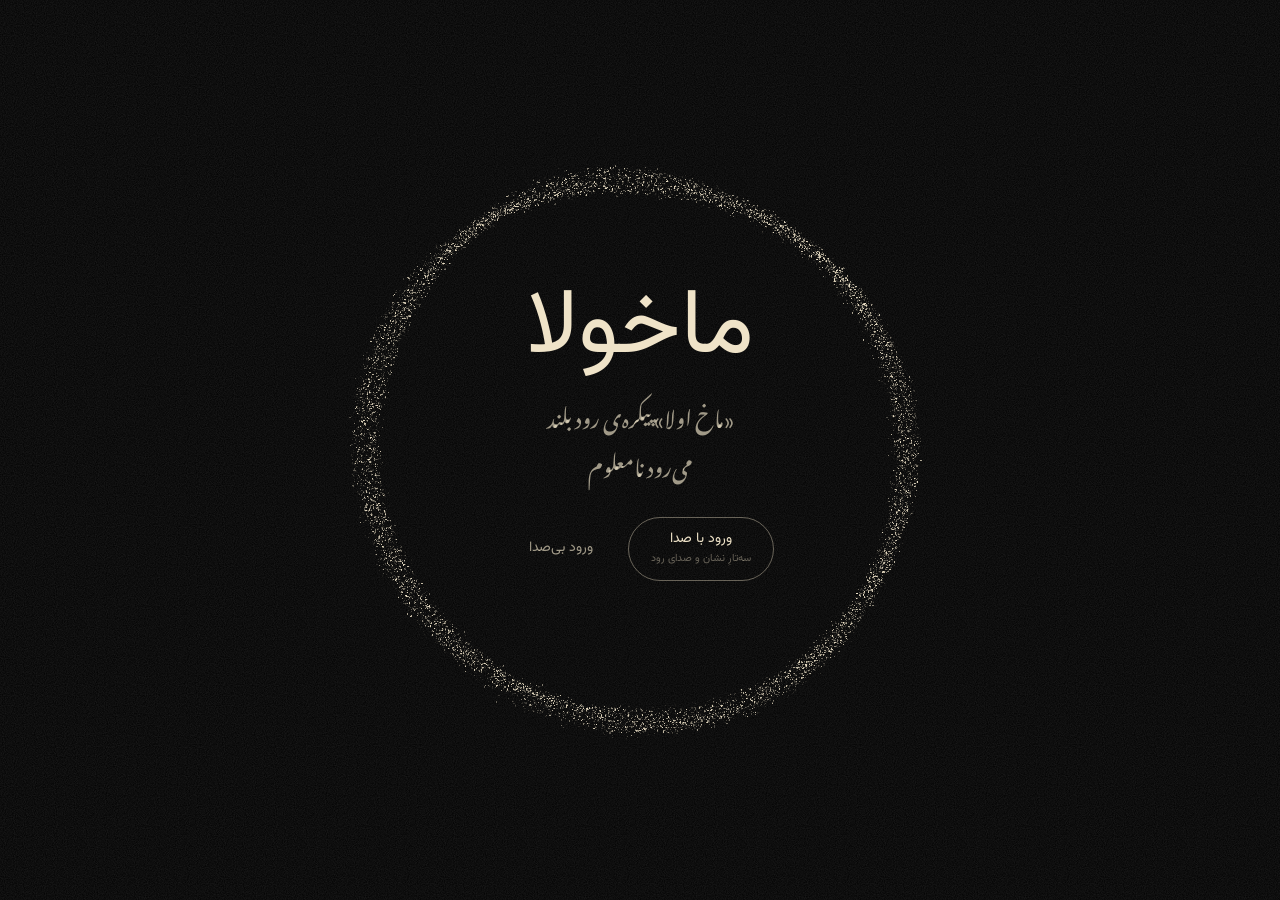
==== commit f10c8d80: "Show the Nemikaham album teaser inside the moon The band's teaser for the new album (video by Hooman" ====
--- a/index.html
+++ b/index.html
@@ -113,8 +113,9 @@
         <p class="soon">کمتر از یک ماه تا انتشار. جزئیات پیش‌فروش و تاریخ انتشار به‌زودی اعلام می‌شود.</p>
         <p class="src">کانال تلگرام ماخولا، ۱۵ مهر ۱۴۰۵</p>
         <p>«آیا صبح» از قطعه‌های این آلبوم است. «می‌کشانی‌ام»، بر شعر «آفتاب می‌شود»ی فروغ فرخزاد، هم برای همین آلبوم ضبط شده است.</p>
-        <p class="ctas"><a class="cta cta--red" href="https://t.me/makhoola" target="_blank" rel="noopener">خبر پیش‌فروش در تلگرام</a><a class="cta" href="https://t.me/makhoola/239" target="_blank" rel="noopener">اجرای زنده‌ی «آیا صبح»</a><a class="cta" href="https://open.spotify.com/track/0T0BBTbwytFV4Fvty2kS2f" target="_blank" rel="noopener">«می‌کشانی‌ام» را بشنوید</a></p>
-      </div>
+        <p class="ctas"><button type="button" class="cta cta--red" data-teaser><svg viewBox="0 0 24 24" aria-hidden="true"><path d="M8 5v14l11-7z"/></svg>تیزر آلبوم</button><a class="cta" href="https://t.me/makhoola" target="_blank" rel="noopener">خبر پیش‌فروش در تلگرام</a><a class="cta" href="https://t.me/makhoola/239" target="_blank" rel="noopener">اجرای زنده‌ی «آیا صبح»</a><a class="cta" href="https://open.spotify.com/track/0T0BBTbwytFV4Fvty2kS2f" target="_blank" rel="noopener">«می‌کشانی‌ام» را بشنوید</a></p>
+      </div>
+      <p class="moonhint" aria-hidden="true">روی ماه بزنید: تیزر آلبوم، با صدا<small>ویدیو: هومن فاخته</small></p>
     </section>
     <section class="panel panel--work" data-step="2" id="mikeshaniam" aria-label="می‌کشانی‌ام">
       <p class="no">۰۱<span>/ ۰۹</span></p>
@@ -342,7 +343,7 @@
     <header class="a-head">
       <h1>ماخولا</h1>
       <p>گروه موسیقی از رشت، از ۱۳۹۲. نامش از شعر «ماخ اولا»ی نیما یوشیج می‌آید. گروه در برآیند کلی راک آلترناتیو کار می‌کند و بیشتر قطعه‌هایش بر شعر شاعران فارسی‌زبان ساخته شده‌اند.</p>
-      <p><b>آلبوم دوم، «نمی‌کاهم»،</b> کمتر از یک ماه دیگر منتشر می‌شود؛ جزئیات پیش‌فروش در <a href="https://t.me/makhoola" target="_blank" rel="noopener">کانال تلگرام</a>.</p>
+      <p><b>آلبوم دوم، «نمی‌کاهم»،</b> کمتر از یک ماه دیگر منتشر می‌شود؛ جزئیات پیش‌فروش در <a href="https://t.me/makhoola" target="_blank" rel="noopener">کانال تلگرام</a>. <a href="assets/video/nemikaham-teaser.mp4" target="_blank" rel="noopener">تیزر آلبوم</a> (ویدیو: هومن فاخته، ۱۵ مهر ۱۴۰۵).</p>
       <p class="a-back"><button type="button" class="tool" data-exit-text>بازگشت به رود</button></p>
     </header>
       <h2 class="a-h">آثار</h2><ol class="a-list">
--- a/assets/css/style.css
+++ b/assets/css/style.css
@@ -148,7 +148,10 @@
 .album__body .soon { font: 400 19px/1.5 var(--disp); color: var(--ink); }
 .album__body .src { font-size: 11px; color: var(--ink-3); margin-top: -4px; }
 .album__body .ctas { display: flex; flex-wrap: wrap; gap: 6px; margin-top: 14px; }
-.moonnote { position: absolute; left: 68vw; transform: translateX(-50%); bottom: 10vh; margin: 0; font-size: 11.5px; color: var(--ink-3); }
+.moonhint { position: absolute; left: 68vw; top: calc(47vh + min(30vh, 19vw) + 18px); transform: translateX(-50%); margin: 0; display: grid; justify-items: center; font-size: 12px; color: var(--ink-2); white-space: nowrap; }
+.moonhint small { font-size: 10.5px; color: var(--ink-3); }
+.cta svg { width: 12px; height: 12px; fill: currentColor; margin-inline-end: 7px; transform: scaleX(-1); }
+.offscreen-video { position: fixed; left: 0; top: 0; width: 2px; height: 2px; opacity: 0; pointer-events: none; z-index: -1; }
 
 /* ---------- ۲ · آثار ---------- */
 .panel--work .no { position: absolute; left: 6vw; top: 14vh; }
@@ -311,7 +314,9 @@
 .viewer { position: fixed; inset: 0; z-index: 50; background: rgba(5, 5, 5, .95); display: grid; place-items: center; }
 .viewer[hidden] { display: none; }
 .viewer__fig { margin: 0; display: grid; justify-items: center; gap: 12px; max-width: 92vw; }
-.viewer__media img { max-width: 86vw; max-height: 80vh; width: auto; height: auto; object-fit: contain; }
+.viewer__media img, .viewer__media video { max-width: 86vw; max-height: 80vh; width: auto; height: auto; object-fit: contain; display: block; }
+.viewer__media video { width: min(86vw, 142vh); background: #000; }
+.viewer--single .viewer__nav { display: none; }
 .viewer figcaption { font-size: 12.5px; color: var(--ink-2); text-align: center; max-width: 70ch; }
 .viewer__close { position: absolute; top: 14px; left: 18px; font-size: 34px; line-height: 1; padding: 6px 12px; color: var(--ink-2); }
 .viewer__nav { position: absolute; top: 50%; transform: translateY(-50%); font-size: 46px; color: var(--ink-3); padding: 16px; }
@@ -385,7 +390,7 @@
   .album__body p:not(.soon):not(.src):not(.ctas) { display: none; }
   .album__body .soon { font-size: 15px; }
   .album__body .cta { font-size: 11.5px; padding: 8px 11px 9px; }
-  .moonnote { display: none; }
+  .moonhint { left: 50%; top: calc(25vh + min(31vw, 17vh) + 8px); font-size: 11px; }
 
   .panel--work .no { top: 62px; left: 20px; }
   .work__text { left: 22px; right: 22px; width: auto; top: 50vh; transform: none; }
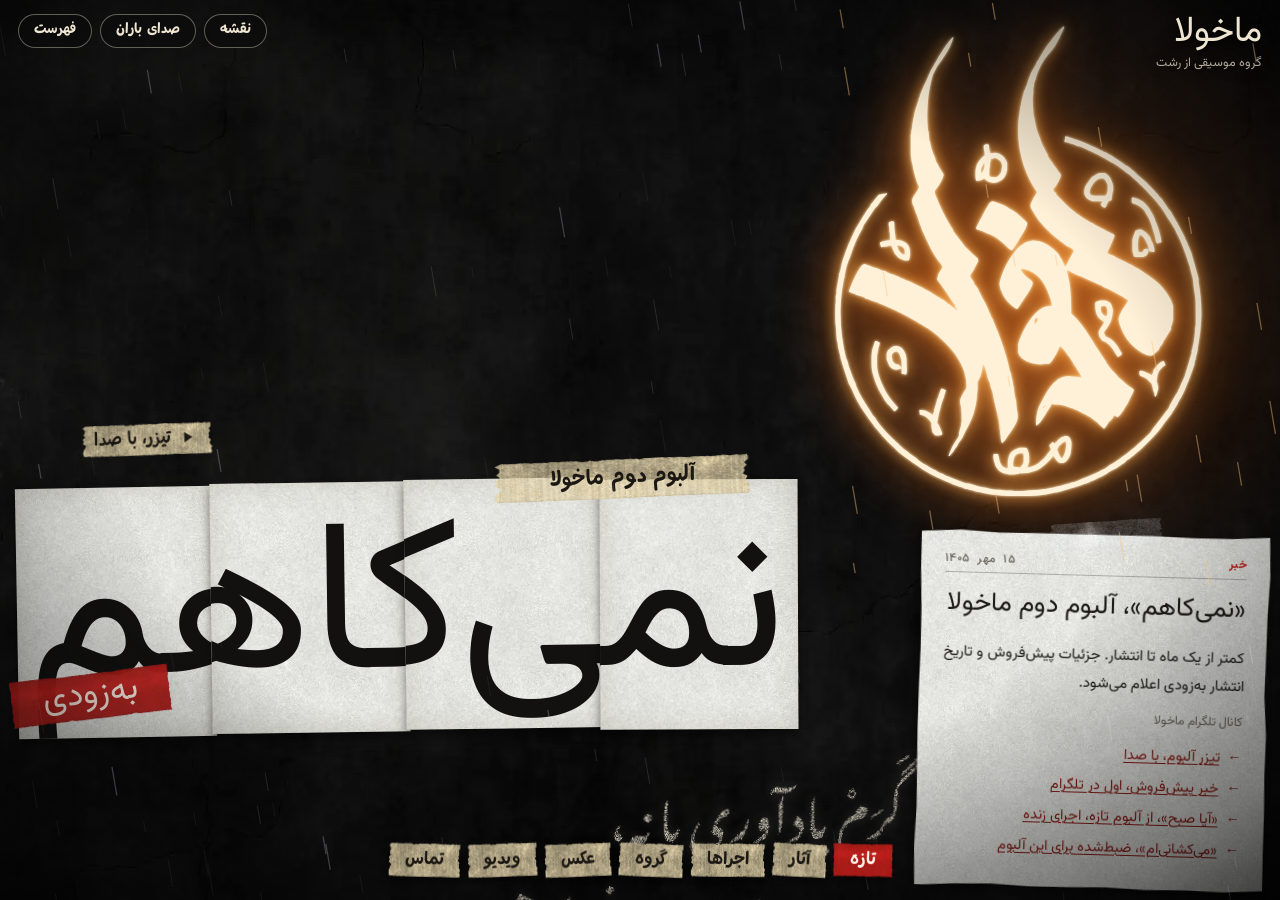
==== commit ef333532: "Build the wall: Makhoola's site as a night wall in the rain A new version written from scratch after" ====
--- a/index.html
+++ b/index.html
@@ -1,415 +1,122 @@
 <!doctype html>
-<html lang="fa" dir="rtl" class="no-js">
+<html lang="fa" dir="rtl">
 <head>
-  <meta charset="utf-8">
-  <meta name="viewport" content="width=device-width, initial-scale=1, viewport-fit=cover">
-  <title>ماخولا — Makhoola</title>
-  <meta name="description" content="ماخولا، گروه موسیقی از رشت، از ۱۳۹۲. آلبوم دوم «نمی‌کاهم» کمتر از یک ماه دیگر منتشر می‌شود. آثار، آرشیو ۳۳ اجرا، ویدیوها و راه‌های تماس.">
-  <meta name="theme-color" content="#050505">
-  <meta name="color-scheme" content="dark">
-  <link rel="icon" href="favicon.svg" type="image/svg+xml">
-  <link rel="apple-touch-icon" href="assets/img/brand/apple-touch-icon.png">
-  <!-- اگر سایت به دامنه‌ی دیگری منتقل شد، این آدرس‌ها را عوض کنید -->
-  <link rel="canonical" href="https://bahramgg.github.io/Makhoola/">
-  <meta property="og:type" content="website">
-  <meta property="og:locale" content="fa_IR">
-  <meta property="og:site_name" content="ماخولا — Makhoola">
-  <meta property="og:title" content="ماخولا">
-  <meta property="og:description" content="گروه موسیقی از رشت، از ۱۳۹۲. آلبوم دوم «نمی‌کاهم» به‌زودی.">
-  <meta property="og:url" content="https://bahramgg.github.io/Makhoola/">
-  <meta property="og:image" content="https://bahramgg.github.io/Makhoola/assets/img/brand/og.jpg">
-  <meta property="og:image:width" content="1200">
-  <meta property="og:image:height" content="630">
-  <meta name="twitter:card" content="summary_large_image">
-  <link rel="preload" href="assets/fonts/lalezar-arabic.woff2" as="font" type="font/woff2" crossorigin>
-  <link rel="preload" href="assets/fonts/vazirmatn-arabic.woff2" as="font" type="font/woff2" crossorigin>
-  <link rel="stylesheet" href="assets/css/style.css">
-  <script type="application/ld+json">
-  {"@context":"https://schema.org","@type":"MusicGroup","name":"ماخولا","alternateName":"Makhoola","foundingDate":"2013","foundingLocation":{"@type":"Place","name":"Rasht, Iran"},
-   "album":{"@type":"MusicAlbum","name":"The Rooster (خروس)","datePublished":"2021-03","numTracks":9},
-   "sameAs":["https://t.me/makhoola","https://www.instagram.com/makhoola.official","https://www.youtube.com/@makhoola.official","https://open.spotify.com/artist/2iBwseZKrm1bWGM1ootnCq","https://music.apple.com/us/artist/makhoola/1558680983","https://soundcloud.com/makhoola","https://www.deezer.com/artist/126716862","https://www.facebook.com/makhoola.official"]}
-  </script>
-  <script>document.documentElement.className = 'js';</script>
+<meta charset="utf-8">
+<meta name="viewport" content="width=device-width, initial-scale=1, viewport-fit=cover">
+<title>ماخولا · دیوار</title>
+<meta name="description" content="ماخولا، گروه موسیقی راک آلترناتیو از رشت (از ۱۳۹۲). آلبوم دوم، «نمی‌کاهم»، به‌زودی. پوسترهای ۳۳ اجرا، آثار، عکس‌ها، ویدیوها و راه‌های تماس.">
+<meta name="theme-color" content="#0b0b0c">
+<meta name="color-scheme" content="dark">
+<link rel="icon" href="assets/img/brand/emblem.svg" type="image/svg+xml">
+<link rel="apple-touch-icon" href="assets/img/brand/apple-touch-icon.png">
+<meta property="og:type" content="website">
+<meta property="og:site_name" content="ماخولا">
+<meta property="og:title" content="ماخولا · دیوار">
+<meta property="og:description" content="ماخولا، گروه موسیقی راک آلترناتیو از رشت (از ۱۳۹۲). آلبوم دوم، «نمی‌کاهم»، به‌زودی. پوسترهای ۳۳ اجرا، آثار، عکس‌ها، ویدیوها و راه‌های تماس.">
+<meta property="og:image" content="https://bahramgg.github.io/Makhoola/assets/img/brand/og.jpg">
+<meta property="og:locale" content="fa_IR">
+<meta property="og:url" content="https://bahramgg.github.io/Makhoola/">
+<meta name="twitter:card" content="summary_large_image">
+<link rel="preload" href="assets/fonts/lalezar-arabic.woff2" as="font" type="font/woff2" crossorigin>
+<link rel="preload" href="assets/fonts/vazirmatn-arabic.woff2" as="font" type="font/woff2" crossorigin>
+<link rel="preload" href="assets/fonts/playpen-arabic.woff2" as="font" type="font/woff2" crossorigin>
+<link rel="stylesheet" href="assets/css/wall.css">
+<script>document.documentElement.classList.add('js')</script>
 </head>
 <body>
-  <div class="unders" id="unders">
-    <div class="under under--emblem" data-step="0"><p class="bigtime" aria-hidden="true"><span data-clock="big">۰۰:۰۰</span></p></div>
-    <div class="under under--cover" data-step="2"><p class="bigyear" aria-hidden="true">۱۴۰۴</p></div>
-    <div class="under under--cover" data-step="3"><p class="bigyear" aria-hidden="true">۱۴۰۲</p></div>
-    <div class="under under--cover" data-step="4"><p class="bigyear" aria-hidden="true">۱۴۰۱</p></div>
-    <div class="under under--rooster" data-step="5"><p class="rooster__word" aria-hidden="true">خروس</p></div>
-    <div class="under under--cover" data-step="6"><p class="bigyear" aria-hidden="true">۱۳۹۹</p></div>
-    <div class="under under--cover" data-step="7"><p class="bigyear" aria-hidden="true">۱۳۹۹</p></div>
-    <div class="under under--cover" data-step="8"><p class="bigyear" aria-hidden="true">۱۳۹۹</p></div>
-    <div class="under under--cover" data-step="9"><p class="bigyear" aria-hidden="true">۱۳۹۵</p></div>
-    <div class="under under--cover" data-step="10"><p class="bigyear" aria-hidden="true">۱۳۹۵</p></div>
-    <div class="under under--path" data-step="12"><div class="pile" aria-hidden="true"></div></div>
-    <div class="under under--face" data-step="13"><p class="bigname" aria-hidden="true">امیر</p></div>
-    <div class="under under--face" data-step="14"><p class="bigname" aria-hidden="true">آرش</p></div>
-    <div class="under under--face" data-step="15"><p class="bigname" aria-hidden="true">سینا</p></div>
-    <div class="under under--face" data-step="16"><p class="bigname" aria-hidden="true">نیما</p></div>
-    <div class="under under--dust" data-step="17"><div class="prints"><button class="print" type="button" data-photo="0" style="--ar:1.047" aria-label="ماخولا روی صحنه‌ی داربست، با تاج خروس بر سر، داربست، تهران · بهمن ۱۳۹۵ · عکس: هومن فاخته"><img src="assets/img/photos/1395-darbast.webp" width="800" height="764" alt="" loading="lazy" decoding="async" draggable="false"></button><button class="print" type="button" data-photo="1" style="--ar:1.643" aria-label="سایه‌ی خروس روی پرده‌ی پشت گروه، تماشاخانه‌ی هامون، رشت · ۱۳۹۷ · عکس: آرمین هیربد"><img src="assets/img/photos/1397-hamoon-shadow.webp" width="800" height="487" alt="" loading="lazy" decoding="async" draggable="false"></button><button class="print" type="button" data-photo="2" style="--ar:1.572" aria-label="گروه روی صحنه با تصویر آتش روی پرده، تماشاخانه‌ی هامون، رشت · ۱۳۹۷ · عکس: آرمین هیربد"><img src="assets/img/photos/1397-hamoon-fire.webp" width="800" height="509" alt="" loading="lazy" decoding="async" draggable="false"></button><button class="print" type="button" data-photo="3" style="--ar:1.504" aria-label="گیتاریست میان خط‌های نور، تماشاخانه‌ی هامون، رشت · ۱۳۹۷ · عکس: آرمین هیربد"><img src="assets/img/photos/1397-hamoon-lines.webp" width="800" height="532" alt="" loading="lazy" decoding="async" draggable="false"></button><button class="print" type="button" data-photo="4" style="--ar:1.003" aria-label="آرش منصف در حال نواختن ترومپت، آرش منصف"><img src="assets/img/photos/1398-trumpet.webp" width="800" height="798" alt="" loading="lazy" decoding="async" draggable="false"></button><button class="print" type="button" data-photo="5" style="--ar:1.501" aria-label="اعضای گروه در استودیو هنگام ضبط آلبوم خروس، ضبط آلبوم «خروس» · ۱۳۹۸"><img src="assets/img/photos/1398-studio.webp" width="800" height="533" alt="" loading="lazy" decoding="async" draggable="false"></button><button class="print" type="button" data-photo="6" style="--ar:1.498" aria-label="جشن امضای آلبوم خروس، جشن امضای «خروس»، کافه سایه، رشت · اسفند ۱۳۹۹ · عکس: آرمین هیربد"><img src="assets/img/photos/1399-signing.webp" width="800" height="534" alt="" loading="lazy" decoding="async" draggable="false"></button><button class="print" type="button" data-photo="7" style="--ar:1.507" aria-label="گروه رو به تماشاگران، سالن برج آزادی، تهران · دی ۱۴۰۰ · عکس: بهار عسگری، سارا داور"><img src="assets/img/photos/1400-borj-bow.webp" width="800" height="531" alt="" loading="lazy" decoding="async" draggable="false"></button><button class="print" type="button" data-photo="8" style="--ar:1.501" aria-label="گیتاریست در نور بنفش، سالن برج آزادی، تهران · دی ۱۴۰۰ · عکس: بهار عسگری، سارا داور"><img src="assets/img/photos/1400-borj-light.webp" width="800" height="533" alt="" loading="lazy" decoding="async" draggable="false"></button><button class="print" type="button" data-photo="9" style="--ar:1.501" aria-label="امیر بال‌افشان و آرش منصف، سیاه‌وسفید، دوئت ماخولا، تهران · تیر ۱۴۰۲"><img src="assets/img/photos/1402-duet.webp" width="800" height="533" alt="" loading="lazy" decoding="async" draggable="false"></button><button class="print" type="button" data-photo="10" style="--ar:1.000" aria-label="دو نوازنده زیر نشان نورانی ماخولا، دوئت ماخولا، تهران · تیر ۱۴۰۲ · عکس: بهار عسگری"><img src="assets/img/photos/1402-duet-logo.webp" width="800" height="800" alt="" loading="lazy" decoding="async" draggable="false"></button><button class="print" type="button" data-photo="11" style="--ar:1.000" aria-label="امیر بال‌افشان در نور کهربایی، دوئت ماخولا، تهران · تیر ۱۴۰۲ · عکس: بهار عسگری"><img src="assets/img/photos/1402-duet-amber.webp" width="800" height="800" alt="" loading="lazy" decoding="async" draggable="false"></button><button class="print" type="button" data-photo="12" style="--ar:1.501" aria-label="صحنه با پرتوهای نور، هیلاج، تهران · آذر ۱۴۰۲ · عکس: بهار عسگری"><img src="assets/img/photos/1402-hilaj-beams.webp" width="800" height="533" alt="" loading="lazy" decoding="async" draggable="false"></button><button class="print" type="button" data-photo="13" style="--ar:1.000" aria-label="دو نوازنده در نور آبی و سرخ، هیلاج، تهران · آذر ۱۴۰۲ · عکس: بهار عسگری"><img src="assets/img/photos/1402-hilaj-blue.webp" width="800" height="800" alt="" loading="lazy" decoding="async" draggable="false"></button><button class="print" type="button" data-photo="14" style="--ar:1.000" aria-label="امیر بال‌افشان جلوی نشان ماخولا، زمستان ۱۴۰۲ · عکس: بهار عسگری، سارا احمدی"><img src="assets/img/photos/1402-offbeat-amir.webp" width="800" height="800" alt="" loading="lazy" decoding="async" draggable="false"></button><button class="print" type="button" data-photo="15" style="--ar:1.000" aria-label="تماشاگران رو به صحنه، زمستان ۱۴۰۲ · عکس: بهار عسگری، سارا احمدی"><img src="assets/img/photos/1402-offbeat-crowd.webp" width="800" height="800" alt="" loading="lazy" decoding="async" draggable="false"></button></div><div class="stage__dark" aria-hidden="true"></div></div>
+<a class="skip" href="list.html">نسخه‌ی متنی و ساده‌ی سایت</a>
+<svg class="defs" width="0" height="0" aria-hidden="true" focusable="false">
+  <symbol id="emb" viewBox="100 34 552 702"><path fill-rule="evenodd" d="M362 726C353 726 347 725 337 724C332 723 322 721 316 720C314 719 312 719 311 718C310 718 307 718 305 717C303 716 301 716 300 716C299 715 297 715 296 714C295 714 293 713 292 713C290 712 286 711 284 710C283 710 280 709 279 708C266 703 253 697 240 689C236 687 222 677 219 675C218 674 216 673 215 672C211 669 204 664 201 661C200 660 197 657 196 656C190 650 180 641 174 633C169 627 168 627 168 626C168 626 166 624 165 622C157 611 149 600 143 589C140 584 134 570 133 568C132 567 131 564 130 563C128 556 122 540 121 535C120 534 120 532 120 532C120 531 119 529 119 528C118 527 118 525 118 524C118 523 117 521 117 520C117 519 116 517 116 516C115 512 114 508 114 506C114 505 114 503 113 501C112 496 112 489 111 478C110 473 110 450 111 444C111 442 111 438 111 436C111 435 112 433 112 432C112 432 112 430 112 429C112 427 113 421 114 416C114 414 115 412 115 411C115 410 116 406 116 403C117 402 117 399 118 397C119 393 119 391 121 384C126 369 132 354 140 338C146 328 155 312 161 305C161 304 163 301 165 299C169 294 173 289 174 288C175 288 176 288 176 288C178 288 180 287 183 287C184 286 185 286 185 286C186 287 185 288 183 290C180 293 177 297 174 301C173 302 172 304 171 305C170 306 169 307 168 308C167 310 165 312 164 314C160 320 154 329 151 334C151 335 150 336 150 337C143 348 137 363 132 378C130 384 129 385 127 392C125 400 125 401 124 407C120 423 118 443 118 461C118 484 121 505 126 526C127 528 128 530 128 530C130 539 136 555 140 563C140 565 141 567 141 567C141 567 144 573 144 574C144 574 145 576 146 578C151 587 156 595 162 604C165 609 165 609 166 610C167 611 167 612 168 612C171 618 181 630 187 636C191 640 199 648 202 650C203 652 205 653 206 654C207 655 208 656 209 657C216 662 218 664 219 665C221 666 226 670 228 671C228 672 230 673 231 674C234 676 238 679 240 680C240 680 242 681 244 682C250 686 251 686 254 688C256 689 260 691 261 692C263 693 266 694 267 694C268 695 270 696 272 697C276 698 284 702 288 703C293 705 301 708 303 708C305 708 307 709 308 709C314 711 325 714 329 714C330 714 332 715 333 715C338 716 344 717 350 717C356 718 356 718 365 718C374 719 378 719 390 718C397 718 410 717 414 716C415 716 416 716 416 716C417 716 418 715 420 715C421 715 424 714 426 714C428 713 434 712 438 711C448 708 449 708 452 707C454 706 456 706 457 706C459 705 463 704 469 701C479 698 497 689 504 685C505 684 507 683 509 681C515 678 521 674 526 670C531 667 539 661 540 659C541 659 542 658 543 657C548 653 564 638 568 634C569 632 571 630 572 628C577 622 584 613 589 606C594 600 594 599 595 598C595 597 596 595 597 593C599 590 602 584 605 579C606 578 607 576 607 576C607 576 608 575 608 574C608 573 610 570 611 568C612 565 613 562 614 561C614 560 615 559 615 559C615 559 615 558 616 557C616 556 617 554 618 552C619 548 623 536 623 535C623 535 624 533 624 532C625 528 627 522 628 518C628 517 628 515 628 515C629 514 630 506 631 503C632 496 633 490 633 484C633 482 634 478 634 477C634 476 634 468 634 461C634 447 634 440 632 429C631 422 630 411 629 407C628 406 628 404 628 403C627 401 626 394 624 389C620 376 613 356 606 344C606 343 604 340 604 339C602 336 596 326 593 322C588 312 579 301 573 294C572 294 571 291 569 290C564 284 551 271 544 265C543 264 541 263 541 262C536 258 523 248 515 243C506 238 492 230 485 227C484 226 482 226 481 225C480 225 478 224 477 223C476 223 474 222 472 221C470 220 467 219 465 218C463 218 460 217 459 216C458 216 456 215 456 215C449 213 447 212 446 212C445 212 444 212 444 212C443 211 443 211 444 208C444 206 444 204 444 204C444 204 445 204 446 204C447 204 449 205 450 205C460 208 470 212 480 216C485 218 497 224 503 227C505 228 513 232 515 234C518 236 529 243 530 244C531 245 533 246 535 247C539 250 543 253 550 260C558 266 569 277 576 285C580 289 581 291 582 292C582 292 583 293 584 294C587 298 593 307 595 310C596 311 597 312 598 313C600 318 607 328 607 329C608 330 608 331 609 333C611 336 617 348 618 350C618 350 619 353 620 355C622 360 624 364 626 369C627 371 628 374 628 374C630 381 636 402 638 410C638 412 638 414 638 415C641 431 643 453 642 469C641 486 640 494 637 511C637 514 635 522 634 525C634 525 634 526 634 527C634 527 634 528 633 529C633 530 632 533 632 535C629 544 625 556 620 567C618 573 612 585 609 589C608 590 608 592 607 593C605 597 602 601 602 602C601 602 600 604 600 605C598 607 593 615 590 618C585 625 584 627 582 629C581 630 579 632 579 633C578 633 577 635 576 636C572 641 558 655 551 661C549 662 545 666 543 668C542 668 540 670 539 671C538 672 536 673 534 674C533 675 532 676 531 677C530 678 520 685 518 686C517 686 516 687 514 688C510 690 510 690 504 694C501 696 490 701 488 702C486 703 485 704 483 704C480 706 477 707 475 708C474 708 472 709 471 709C464 712 453 715 446 717C442 718 433 721 430 721C429 721 427 722 425 722C424 722 421 723 420 723C419 723 417 724 415 724C410 725 401 726 394 726C389 726 366 726 362 726ZM275 668C275 667 275 666 278 660C279 656 284 648 288 642C289 640 290 639 290 638C290 637 290 634 291 631C292 627 293 626 293 622C293 621 294 619 294 617C294 612 294 599 292 592C291 587 292 584 296 577C300 571 300 570 301 569C301 567 301 560 300 555C299 552 299 551 298 546C292 528 280 511 261 495C257 491 249 485 244 482C235 476 234 476 232 475C232 474 230 474 229 473C216 465 192 453 174 446C174 446 172 446 172 445C170 444 165 443 163 442C162 442 160 441 158 440C157 440 155 439 154 439C154 438 151 437 148 436C146 435 142 434 141 434C140 433 138 432 136 432C134 431 132 430 132 430C131 430 130 429 130 429C130 428 133 421 136 414C144 397 149 389 153 389C153 389 155 390 161 392C163 393 165 394 166 394C167 394 168 395 170 395C171 396 173 396 175 397C176 398 179 399 180 399C181 399 183 400 184 400C185 401 187 402 188 402C189 403 191 403 192 404C196 405 198 406 200 407C201 407 202 408 203 408C204 409 206 410 208 410C210 411 212 412 213 413C215 413 217 414 219 415C222 416 223 417 223 417C224 417 244 427 247 429C252 432 259 437 262 438C263 439 264 440 265 440C267 441 271 444 272 445C272 445 273 446 274 447C275 447 276 448 278 449C278 450 280 451 280 451C281 452 283 453 285 455C289 459 290 458 286 453C285 451 284 449 284 448C280 443 272 430 264 419C263 418 262 416 260 414L258 411L259 409C259 406 261 402 265 396C267 394 266 393 264 389C261 386 260 384 259 383C254 375 254 375 251 370C247 363 241 349 237 341C235 335 233 331 232 327C231 325 230 321 229 318C228 316 226 311 225 307C222 300 222 300 222 298C222 296 222 295 223 293C225 290 226 288 230 282C231 280 232 278 232 278C232 277 232 276 231 275C227 265 224 254 222 242C221 240 221 237 220 229C220 228 220 222 220 217C220 209 220 206 220 202C221 198 221 195 221 194C221 194 222 192 222 191C222 188 224 177 224 177C224 177 225 175 225 172C226 167 227 164 230 155C231 152 232 149 232 148C233 147 233 146 233 146C233 144 239 130 244 120C245 116 251 105 252 103C253 102 254 99 256 96C261 87 269 74 276 65C281 59 281 59 282 60C282 60 282 61 281 63C280 67 279 68 277 73C274 79 271 84 269 87C267 90 263 96 262 97C259 100 255 108 252 115C249 125 246 140 245 153C244 164 244 171 244 177C244 183 245 194 245 194C245 194 245 196 246 197C246 201 247 208 247 210C248 210 248 212 248 212C249 219 252 228 255 234C256 238 256 239 259 244C261 248 262 250 266 256C268 259 268 260 267 262C266 266 262 274 256 281C254 283 254 283 255 284C255 285 255 287 256 289C257 291 258 294 259 296C260 298 260 300 261 301C262 303 262 304 263 305C263 306 267 314 269 318C272 324 277 333 280 337C281 339 282 341 282 342C286 347 292 355 298 363C302 367 312 377 315 379C318 382 318 382 318 385C317 386 317 387 315 390C313 395 312 396 308 403C307 405 306 406 306 406C306 407 309 412 311 414C311 415 312 417 313 419C315 421 316 423 317 424C318 426 318 427 322 434C323 436 324 438 324 439C325 439 325 440 325 440C325 441 326 442 327 444C329 447 335 461 337 466C338 467 339 469 340 472C341 475 344 482 347 489C349 494 355 511 357 518C357 519 358 521 358 521C358 523 360 527 361 532C363 540 363 541 364 545C365 547 366 550 366 551C366 553 367 555 368 560C368 562 369 565 369 566C370 569 370 574 371 580C372 583 372 586 373 588C373 590 374 601 375 605C376 613 375 616 372 622C371 624 366 632 364 635C363 636 362 637 361 639C358 644 354 649 353 649C352 649 352 648 351 645C351 639 349 627 348 617C347 612 344 598 343 596C343 595 343 593 342 591C341 587 339 576 338 572C337 570 336 568 336 567C336 565 335 563 335 562C334 561 333 557 332 555C331 549 330 547 328 540C326 535 326 535 325 535C325 535 324 536 324 540C323 546 322 551 319 557L317 560L317 565C317 570 317 573 316 580C316 588 313 601 310 610C307 618 303 626 300 631C297 637 295 642 294 643C291 647 289 650 288 652C287 654 286 656 285 656C284 659 279 665 278 666C277 668 276 668 275 668ZM500 628C500 628 499 627 498 626C494 622 486 615 484 614C483 613 482 613 482 612C477 609 465 603 458 600C453 598 443 595 440 594C440 594 438 594 436 593C434 593 433 593 429 593L425 592L424 593C424 593 423 595 423 596C421 598 422 598 417 605C409 618 408 619 405 622C402 625 402 624 402 620C402 613 403 605 406 597C409 591 414 581 419 573C424 566 426 563 430 560C433 557 434 556 437 555C440 553 442 553 446 552C448 552 455 552 458 553C462 553 464 554 466 554C468 555 469 554 468 552C466 550 465 547 461 541C456 534 454 529 451 525C445 516 438 508 437 508C437 508 437 509 436 509C436 509 435 512 433 516C431 520 429 524 428 525C428 526 427 527 426 528C425 530 422 533 421 534C420 534 418 534 414 534C409 535 407 535 402 534C398 534 393 532 390 531C383 528 378 524 376 518C376 515 376 510 376 506C378 498 384 484 390 475C397 464 404 457 411 453C414 451 420 450 423 450C425 451 425 450 425 449C425 448 424 441 422 437C418 425 413 415 406 408C400 402 392 398 383 396C379 396 379 396 380 398C383 403 388 408 395 413C397 415 397 415 397 418C396 422 392 429 383 442C381 445 376 453 375 454C374 455 373 454 370 452C361 445 354 436 352 429C350 425 350 423 349 419C349 416 349 416 350 413C352 404 358 391 364 381C372 370 376 364 382 361C385 358 391 356 397 355C398 355 405 356 407 356C413 358 419 361 424 365C427 367 432 372 434 374C437 379 441 385 443 391C444 393 444 393 445 393C445 393 445 393 447 389C448 387 454 376 456 372C456 371 457 370 457 370C457 369 456 368 450 364C448 364 442 359 439 357C429 350 420 342 413 334C405 325 401 319 396 310C394 306 394 305 394 304C394 301 396 298 399 292C400 291 400 290 401 289C401 289 402 288 402 287C404 285 404 284 402 283C402 282 401 281 401 281C400 280 400 279 399 278C398 276 392 266 391 263C384 248 381 237 378 221C377 212 376 206 376 195C376 182 377 174 379 163C379 162 379 160 380 159C380 156 382 148 383 144C384 142 384 141 384 140C385 138 388 130 389 128C390 123 394 114 395 111C398 106 403 97 403 96C404 95 404 94 404 94C404 94 405 93 406 92C406 90 408 89 408 88C410 84 417 73 420 69C421 68 423 66 424 64C428 59 428 59 432 54C438 47 441 44 442 44C442 44 443 44 443 45C443 46 441 50 438 56C432 69 428 76 422 82C416 89 412 94 408 103C405 109 402 117 401 122C400 122 400 124 400 124C400 125 400 126 399 127C399 128 399 130 399 131C398 132 398 134 398 136C398 137 398 139 398 141C397 144 397 160 398 165C398 169 398 171 400 179C401 186 402 189 404 197C405 199 408 207 409 210C410 213 412 218 414 221C415 223 416 225 416 225C416 225 416 226 417 227C418 228 419 230 419 232C421 235 427 244 430 248C433 252 434 254 435 255C437 258 438 258 438 260C438 263 435 269 430 277C427 280 427 280 427 281C427 282 428 284 431 286C431 287 432 289 433 290C435 292 441 298 444 301C454 311 466 320 480 328C482 329 484 330 484 330C484 330 492 335 497 337C501 339 510 344 513 345C515 346 516 347 516 348C516 349 511 361 507 369C505 372 505 373 506 373C506 374 508 375 511 376C514 377 517 378 517 379C518 379 519 380 519 380C520 380 535 388 540 390C557 399 572 410 582 419C592 430 598 439 601 450L601 453L601 461C601 467 601 468 601 470C601 471 600 473 600 474C600 475 599 477 599 478C598 479 598 480 598 481C598 482 598 483 598 484C597 486 595 489 594 490C594 491 592 493 591 495C590 497 588 500 587 501C587 502 586 504 585 506C584 507 583 509 582 509C582 510 581 511 581 512C580 514 577 517 575 518C574 520 572 521 570 522C568 522 568 522 566 522C556 520 544 511 534 498C528 489 523 477 522 470C522 468 522 468 523 465C524 462 526 457 530 452C533 447 534 446 535 444C536 443 536 442 535 441C533 440 532 439 530 438C530 438 528 437 527 436C522 433 505 424 499 422C499 421 497 420 496 420C493 418 478 412 474 410C470 408 465 406 462 405C460 404 459 404 459 404C459 404 458 403 456 402C455 402 453 401 452 400C451 400 450 399 449 399C446 397 446 398 448 404C448 406 449 408 449 409C449 410 450 412 450 414C452 424 453 438 453 454C453 459 453 461 453 461C454 462 455 463 456 464C462 469 470 479 477 490C485 502 484 501 489 509C492 514 502 528 504 532C506 535 511 542 513 544C518 549 519 550 522 554C529 560 535 566 542 570C543 571 544 571 544 572C544 573 542 578 540 581C537 587 535 592 532 596C531 597 530 600 529 601C527 604 524 609 522 610C521 612 520 612 518 610C516 609 516 609 516 609C515 609 514 611 513 613C512 614 510 617 508 618C506 621 505 623 503 626C502 627 502 628 501 628C501 628 501 628 500 628ZM414 597C415 596 416 596 416 595C416 594 414 595 413 596C411 597 411 597 411 598C412 599 413 598 414 597ZM402 476C402 476 402 476 402 475C402 475 402 475 402 474C403 474 403 473 404 472C405 469 405 467 403 467C402 467 400 468 400 471C399 472 399 473 400 474C400 477 400 478 402 476ZM363 367C360 364 354 358 351 356C344 350 338 347 330 344C326 342 321 340 317 339C316 339 315 338 315 337C315 336 317 332 323 321C328 311 331 306 334 301C336 299 337 299 338 298C338 298 341 299 343 299C344 300 345 300 346 300C351 302 359 305 364 309C369 311 374 315 378 319C383 323 388 328 389 329C389 330 389 332 388 334C388 336 385 341 384 343C384 343 383 344 383 344C383 345 382 346 381 347C381 348 379 351 378 352C375 358 375 358 372 362C369 367 367 369 366 369C365 369 364 368 363 367ZM338 271C334 270 332 269 329 267C328 266 327 265 327 265C327 265 326 265 325 266C323 267 321 268 318 268C316 268 316 268 315 268C315 268 314 266 314 259C314 251 315 250 316 245C318 241 322 236 325 233C327 232 327 232 327 231C328 230 327 226 326 221C326 219 326 217 326 217C326 216 327 216 327 216C328 215 332 215 332 215C333 215 334 216 334 222C335 225 335 227 335 227C335 228 336 228 338 228C341 227 344 227 346 228C348 228 351 230 352 231C356 234 358 237 360 242C360 244 360 244 360 249C360 254 360 254 359 256C358 260 357 261 356 263C353 267 348 270 343 271C343 271 341 271 341 271C340 271 339 271 338 271ZM344 263C346 262 346 262 348 260C351 257 352 255 352 251C353 247 353 245 351 241C350 240 350 239 348 238C346 236 346 236 343 235C342 235 341 235 339 236C336 236 336 236 336 240C335 241 335 244 335 246C334 252 334 254 334 258C334 261 334 262 335 262C338 263 341 263 344 263ZM323 257C325 256 326 251 327 248C327 247 327 246 327 245C328 244 327 242 327 242C326 242 323 248 322 252C322 255 322 256 322 257C323 258 323 258 323 257ZM499 306C498 306 497 305 497 304C496 304 496 303 496 303C496 302 496 301 497 301C498 300 498 299 498 298C498 298 497 298 493 298C488 298 485 298 482 297C480 296 479 296 478 295C475 293 474 292 473 289C472 287 472 287 472 284C472 280 473 278 475 274C478 270 480 266 483 263C486 261 488 260 491 258C494 257 496 257 499 257C501 257 502 257 504 258C506 260 508 261 509 263C511 266 512 269 513 272C514 274 514 275 514 279C514 283 514 284 513 285C513 286 513 288 512 291C512 296 512 296 510 297C508 297 508 297 506 300C506 301 504 303 504 305C502 308 501 308 499 306ZM499 290C504 290 504 290 505 286C506 283 506 283 506 280C506 277 506 276 506 274C504 270 503 267 500 265C499 265 498 265 495 265C491 266 488 269 484 274C482 277 480 281 480 283C480 285 480 287 481 288C483 290 488 290 499 290ZM577 359C577 358 577 357 576 356C576 352 573 343 572 340C570 332 566 322 563 318C560 313 560 312 558 310C553 305 548 302 543 301C541 300 541 300 541 296C541 294 541 294 541 293C542 292 546 293 551 295C559 298 565 305 571 316C574 322 574 322 576 328C579 335 583 347 584 356C585 357 584 358 581 358C578 359 578 359 577 359ZM211 384C209 383 206 382 204 381C202 380 199 376 197 374C196 372 194 368 193 365C192 362 192 362 190 362C188 363 182 364 180 364C177 365 177 365 176 362C175 358 175 357 177 357C178 357 179 356 181 356C182 356 185 355 187 355C191 354 190 355 190 348C190 346 189 342 189 340C189 338 189 335 188 333C188 331 188 329 188 329C188 328 190 328 192 327C194 327 194 327 195 327C195 328 196 328 196 328C196 329 196 337 197 344C198 351 198 353 198 354C198 354 200 354 202 354C209 355 214 358 217 363C218 366 219 368 219 373C219 378 218 383 217 384C217 384 217 384 215 384C213 384 212 384 211 384ZM211 375C212 374 211 370 211 368C210 365 208 364 204 362C202 362 201 362 200 362C200 364 203 370 206 373C208 375 210 376 211 375ZM548 379C546 379 545 378 544 378C544 377 543 373 542 370C542 366 542 358 542 354C543 350 545 345 546 342C547 340 547 340 549 340C550 339 551 339 553 339C555 339 555 339 557 340C560 342 562 343 564 346C567 349 568 350 569 354C572 358 574 366 574 370C574 370 574 371 574 371C573 372 573 372 570 371C569 371 568 371 567 371C567 371 566 369 566 367C566 365 563 358 560 353C559 351 556 348 554 347C554 347 553 347 553 347C551 348 550 356 550 362C550 365 550 370 551 371C551 372 552 372 555 372C557 371 557 371 558 370C558 368 558 368 562 367C565 367 566 367 565 371C565 373 564 374 563 376C562 377 561 378 559 378C558 379 557 379 554 379C552 379 549 379 548 379ZM520 523C520 523 519 521 518 520C513 511 509 506 505 504C504 503 503 502 503 502C502 502 498 500 498 500C497 499 495 496 494 494C493 492 493 490 493 488C494 485 495 483 498 479C501 474 501 474 501 473C500 473 500 472 498 471C495 470 492 466 491 464C489 460 488 455 488 449C488 444 488 444 492 443C495 442 496 442 499 442C503 442 504 442 507 444C510 445 511 447 512 450C514 455 514 460 512 467C511 472 509 476 505 482C503 485 501 487 501 488C500 489 501 491 502 492C503 494 503 494 507 496C511 498 511 498 514 501C517 504 520 508 523 513C524 515 525 517 526 518C527 519 527 520 526 521C525 522 522 524 521 524C521 524 520 524 520 523ZM504 465C506 464 506 456 505 454C505 452 504 451 503 450C502 450 502 450 500 450C498 450 497 450 497 450C496 451 496 452 496 455C496 458 498 461 499 462C502 465 504 466 504 465ZM196 603C195 602 191 597 188 594C186 592 185 590 184 589C182 587 182 586 179 581C172 571 168 560 165 549C163 541 163 538 163 530C163 523 163 521 164 514C165 511 168 502 168 501C169 501 169 501 170 501C174 503 175 503 175 504C175 504 175 506 173 511C173 512 172 518 171 522C171 523 171 526 171 531C171 538 171 538 172 545C174 553 176 559 180 567C184 577 191 586 200 596C201 597 202 598 202 598C202 598 201 599 201 599C200 600 197 603 197 603C196 603 196 603 196 603ZM210 549C208 549 207 548 207 548C206 547 206 547 207 545C207 542 207 541 206 541C206 541 206 541 205 541C203 543 198 543 195 542C190 540 188 536 186 530C185 528 185 528 185 524L185 519L186 517C187 514 187 514 189 513C190 511 193 509 196 508C199 508 201 508 203 509C207 510 210 514 212 519C214 524 214 529 214 537C215 545 214 549 213 550C212 550 213 550 210 549ZM207 539C207 538 207 532 206 527C204 520 202 516 199 516C197 516 194 518 193 520C192 522 192 523 193 526C193 529 194 531 196 533C198 535 199 535 201 535C203 535 203 535 203 536C203 536 204 537 205 538C206 539 206 540 206 540C206 540 207 540 207 539ZM575 581C574 581 574 580 574 580C574 579 574 578 574 577C572 573 572 571 571 567C570 563 570 562 567 560C563 555 559 553 555 552C554 552 553 551 553 551C553 551 552 549 552 547C552 545 552 545 553 544C553 544 553 544 555 544C559 545 562 546 567 549C568 550 570 551 570 551C570 551 570 551 572 547C572 544 573 542 575 540C578 535 586 529 587 530C588 530 590 535 590 536C590 536 589 537 588 537C585 539 583 542 581 544C579 548 578 550 578 554C577 558 577 560 578 562C580 568 580 571 578 575C578 576 578 577 577 579C576 581 576 582 575 582C575 582 575 582 575 581ZM256 638C255 637 253 635 252 634C251 632 251 630 250 625C250 622 250 620 250 620C249 618 246 614 243 612C241 610 238 609 234 608C233 608 233 607 233 604C232 602 232 602 233 601C234 601 234 601 235 601C241 601 246 604 250 607C252 609 252 609 253 606C253 606 254 604 254 602C254 600 255 598 255 597C256 595 256 593 257 592C257 590 258 588 258 587C258 586 259 584 260 583C260 581 261 578 262 576C264 571 264 570 265 570C266 570 270 572 270 572C271 572 271 573 271 573C271 573 269 578 268 583C266 588 264 593 264 595C262 602 259 614 259 617C258 619 258 619 260 622C262 626 263 628 265 633C266 636 266 637 265 637C264 638 261 638 259 638C258 638 257 638 256 638ZM360 694C355 693 351 692 348 689C347 688 346 686 345 685C344 684 342 680 342 678C341 676 340 672 340 669C340 665 340 665 343 665C346 665 347 665 347 666C347 667 348 668 348 670C349 677 351 682 355 684C356 685 359 686 360 686C361 686 361 686 361 684C361 682 361 680 361 679C361 676 362 670 363 667C365 662 369 659 375 657C377 656 381 656 385 656C389 656 389 657 390 660C392 664 392 668 392 673C392 677 392 677 391 679C391 680 390 682 390 682C388 685 390 685 394 684C398 683 402 681 405 679C407 677 412 673 414 671C416 668 420 663 422 661C424 659 424 658 422 655C421 652 421 652 424 650C426 647 426 647 428 649C428 649 428 650 429 650C429 650 430 649 432 647C435 643 439 640 442 640C443 639 444 639 446 639C447 639 448 639 449 640C451 641 452 643 453 646C454 650 453 660 452 665C450 672 446 676 442 678C440 678 439 678 437 678C434 677 432 675 428 669C427 667 427 667 426 669C422 674 416 680 412 683C406 688 402 690 396 691C391 693 388 693 382 693C378 693 377 693 376 694C376 694 374 694 373 694C370 695 364 695 360 694ZM380 684C381 682 383 680 384 677C384 675 384 675 384 671C384 667 384 665 383 664C383 664 381 664 378 664C375 665 372 666 371 669C369 672 368 681 369 683C369 684 370 684 372 684C373 684 375 684 375 684C377 685 378 685 380 684ZM441 670C442 668 444 664 445 659C446 652 446 647 445 647C443 646 434 654 433 658C432 659 432 659 433 660C434 663 437 669 438 670C439 671 440 671 441 670Z"/></symbol>
+  <filter id="spray" x="-6%" y="-20%" width="112%" height="140%" color-interpolation-filters="sRGB">
+    <feTurbulence type="fractalNoise" baseFrequency="1.1" numOctaves="2" seed="4" result="n"/>
+    <feDisplacementMap in="SourceGraphic" in2="n" scale="3.2" xChannelSelector="R" yChannelSelector="G" result="rough"/>
+    <feTurbulence type="fractalNoise" baseFrequency="2.2" numOctaves="1" seed="9" result="g"/>
+    <feColorMatrix in="g" type="matrix" values="0 0 0 0 0  0 0 0 0 0  0 0 0 0 0  0 0 0 -2.4 1.75" result="holes"/>
+    <feComposite in="rough" in2="holes" operator="in" result="speckled"/>
+    <feGaussianBlur in="SourceAlpha" stdDeviation="5" result="mist"/>
+    <feFlood flood-color="#e8e0cc" flood-opacity=".16"/>
+    <feComposite in2="mist" operator="in" result="over"/>
+    <feMerge><feMergeNode in="over"/><feMergeNode in="speckled"/></feMerge>
+  </filter>
+</svg>
+<header class="top">
+  <button class="brand" type="button" data-go="new"><b>ماخولا</b><span>گروه موسیقی از رشت</span></button>
+  <div class="tools">
+    <button type="button" class="tool" data-map aria-pressed="false" title="کلید M">نقشه</button>
+    <button type="button" class="tool" data-sound aria-pressed="false">صدای باران</button>
+    <a class="tool" href="list.html">فهرست</a>
   </div>
-  <canvas class="river" id="river" aria-hidden="true"></canvas>
-  <div class="grain" aria-hidden="true"></div>
-
-  <!-- ورود: با صدا یا بی‌صدا -->
-  <div class="gate" id="gate">
-    <div class="gate__in">
-      <p class="gate__name">ماخولا</p>
-      <p class="gate__poem">«ماخ اولا» پیکره‌ی رود بلند<br>می‌رود نامعلوم</p>
-      <div class="gate__btns">
-        <button type="button" class="gate__btn" data-sound="1" disabled><span>ورود با صدا</span><small>سه‌تارِ نشان و صدای رود</small></button>
-        <button type="button" class="gate__btn gate__btn--quiet" data-sound="0" disabled><span>ورود بی‌صدا</span></button>
-      </div>
-      <p class="gate__load" aria-live="polite"><span class="gate__pc">۰۰</span><span lang="en">%</span></p>
-    </div>
+</header>
+<div id="wall" class="wall" tabindex="-1" aria-label="دیوار ماخولا؛ با کشیدن یا کلیدهای جهت حرکت کنید">
+  <div id="cam" class="cam">
+    <main id="world" class="world" style="--W:7300px;--H:3900px;--mW:1400px;--mH:17883.638977418967px">
+      <h1 class="sr-only">ماخولا، گروه موسیقی از رشت</h1>
+<img class="residue" src="assets/img/wall/residue-0.webp" style="--x:5051.2px;--y:2710.8px;--w:457.4px;--r:-5.46deg;--mx:983.5px;--my:13853.2px" width="377" height="283" alt="" aria-hidden="true" loading="lazy" decoding="async" draggable="false"><img class="residue" src="assets/img/wall/residue-1.webp" style="--x:5882.8px;--y:645.2px;--w:485.2px;--r:5.08deg;--mx:414.2px;--my:16363.6px" width="405" height="226" alt="" aria-hidden="true" loading="lazy" decoding="async" draggable="false"><img class="residue" src="assets/img/wall/residue-2.webp" style="--x:2045.3px;--y:1328.1px;--w:336.8px;--r:21.19deg;--mx:97.9px;--my:7778.9px" width="201" height="280" alt="" aria-hidden="true" loading="lazy" decoding="async" draggable="false"><img class="residue" src="assets/img/wall/residue-3.webp" style="--x:1582.6px;--y:1431.7px;--w:321.8px;--r:-26.85deg;--mx:206.2px;--my:7223.2px" width="241" height="193" alt="" aria-hidden="true" loading="lazy" decoding="async" draggable="false"><img class="residue" src="assets/img/wall/residue-4.webp" style="--x:1146.5px;--y:1722.1px;--w:410.2px;--r:-2.80deg;--mx:536.4px;--my:5251.4px" width="378" height="306" alt="" aria-hidden="true" loading="lazy" decoding="async" draggable="false"><img class="residue" src="assets/img/wall/residue-5.webp" style="--x:4178.8px;--y:545.8px;--w:504.1px;--r:27.68deg;--mx:596.9px;--my:10080.5px" width="325" height="377" alt="" aria-hidden="true" loading="lazy" decoding="async" draggable="false"><img class="residue" src="assets/img/wall/residue-6.webp" style="--x:1740.4px;--y:1730.0px;--w:500.0px;--r:14.69deg;--mx:108.1px;--my:9380.3px" width="415" height="149" alt="" aria-hidden="true" loading="lazy" decoding="async" draggable="false"><img class="residue" src="assets/img/wall/residue-7.webp" style="--x:2618.4px;--y:2780.0px;--w:500.4px;--r:-29.19deg;--mx:20.1px;--my:8283.6px" width="328" height="254" alt="" aria-hidden="true" loading="lazy" decoding="async" draggable="false"><img class="residue" src="assets/img/wall/residue-0.webp" style="--x:863.8px;--y:526.5px;--w:339.6px;--r:3.94deg;--mx:616.8px;--my:5622.0px" width="377" height="283" alt="" aria-hidden="true" loading="lazy" decoding="async" draggable="false"><img class="residue" src="assets/img/wall/residue-1.webp" style="--x:1096.8px;--y:111.9px;--w:575.7px;--r:4.15deg;--mx:89.3px;--my:9456.5px" width="405" height="226" alt="" aria-hidden="true" loading="lazy" decoding="async" draggable="false"><img class="residue" src="assets/img/wall/residue-2.webp" style="--x:5620.5px;--y:747.4px;--w:309.4px;--r:2.84deg;--mx:205.8px;--my:17029.6px" width="201" height="280" alt="" aria-hidden="true" loading="lazy" decoding="async" draggable="false"><img class="residue" src="assets/img/wall/residue-3.webp" style="--x:2098.7px;--y:1227.2px;--w:408.0px;--r:13.43deg;--mx:775.4px;--my:3332.7px" width="241" height="193" alt="" aria-hidden="true" loading="lazy" decoding="async" draggable="false"><img class="residue" src="assets/img/wall/residue-4.webp" style="--x:6372.3px;--y:1561.1px;--w:460.3px;--r:-16.35deg;--mx:477.7px;--my:3960.0px" width="378" height="306" alt="" aria-hidden="true" loading="lazy" decoding="async" draggable="false"><img class="residue" src="assets/img/wall/residue-6.webp" style="--x:1249.3px;--y:1573.2px;--w:641.5px;--r:0.10deg;--mx:411.2px;--my:13419.9px" width="415" height="149" alt="" aria-hidden="true" loading="lazy" decoding="async" draggable="false"><img class="residue" src="assets/img/wall/residue-7.webp" style="--x:6331.7px;--y:104.0px;--w:492.9px;--r:-23.46deg;--mx:811.1px;--my:10463.4px" width="328" height="254" alt="" aria-hidden="true" loading="lazy" decoding="async" draggable="false"><img class="residue" src="assets/img/wall/residue-0.webp" style="--x:4306.8px;--y:2983.0px;--w:531.2px;--r:-24.89deg;--mx:199.0px;--my:14560.3px" width="377" height="283" alt="" aria-hidden="true" loading="lazy" decoding="async" draggable="false"><img class="residue" src="assets/img/wall/residue-1.webp" style="--x:5884.3px;--y:833.0px;--w:401.7px;--r:-18.89deg;--mx:416.1px;--my:12218.7px" width="405" height="226" alt="" aria-hidden="true" loading="lazy" decoding="async" draggable="false"><img class="residue" src="assets/img/wall/residue-2.webp" style="--x:3416.0px;--y:469.1px;--w:312.4px;--r:-9.28deg;--mx:509.4px;--my:1834.1px" width="201" height="280" alt="" aria-hidden="true" loading="lazy" decoding="async" draggable="false"><img class="residue" src="assets/img/wall/residue-3.webp" style="--x:6468.4px;--y:1107.8px;--w:367.6px;--r:23.43deg;--mx:154.0px;--my:11474.0px" width="241" height="193" alt="" aria-hidden="true" loading="lazy" decoding="async" draggable="false"><img class="residue" src="assets/img/wall/residue-4.webp" style="--x:5543.0px;--y:2751.2px;--w:628.5px;--r:2.26deg;--mx:107.7px;--my:8579.8px" width="378" height="306" alt="" aria-hidden="true" loading="lazy" decoding="async" draggable="false"><img class="residue" src="assets/img/wall/residue-5.webp" style="--x:1797.4px;--y:1272.4px;--w:381.7px;--r:26.89deg;--mx:65.8px;--my:5960.6px" width="325" height="377" alt="" aria-hidden="true" loading="lazy" decoding="async" draggable="false"><img class="residue" src="assets/img/wall/residue-6.webp" style="--x:4633.0px;--y:388.3px;--w:664.1px;--r:4.54deg;--mx:301.3px;--my:2341.8px" width="415" height="149" alt="" aria-hidden="true" loading="lazy" decoding="async" draggable="false"><img class="residue" src="assets/img/wall/residue-7.webp" style="--x:5936.7px;--y:125.1px;--w:434.0px;--r:-0.67deg;--mx:983.4px;--my:1947.9px" width="328" height="254" alt="" aria-hidden="true" loading="lazy" decoding="async" draggable="false"><img class="residue" src="assets/img/wall/residue-0.webp" style="--x:4937.0px;--y:2228.5px;--w:381.9px;--r:8.49deg;--mx:933.3px;--my:13649.3px" width="377" height="283" alt="" aria-hidden="true" loading="lazy" decoding="async" draggable="false"><img class="residue" src="assets/img/wall/residue-1.webp" style="--x:6229.8px;--y:2223.8px;--w:462.4px;--r:-20.99deg;--mx:240.0px;--my:13214.5px" width="405" height="226" alt="" aria-hidden="true" loading="lazy" decoding="async" draggable="false"><img class="residue" src="assets/img/wall/residue-2.webp" style="--x:2304.2px;--y:2431.8px;--w:231.6px;--r:2.57deg;--mx:393.8px;--my:13487.8px" width="201" height="280" alt="" aria-hidden="true" loading="lazy" decoding="async" draggable="false"><img class="residue" src="assets/img/wall/residue-4.webp" style="--x:5813.4px;--y:985.1px;--w:425.1px;--r:1.32deg;--mx:447.5px;--my:8634.5px" width="378" height="306" alt="" aria-hidden="true" loading="lazy" decoding="async" draggable="false"><img class="residue" src="assets/img/wall/residue-5.webp" style="--x:6212.7px;--y:269.3px;--w:551.4px;--r:-3.73deg;--mx:282.8px;--my:9908.0px" width="325" height="377" alt="" aria-hidden="true" loading="lazy" decoding="async" draggable="false"><i class="drip" style="--x:2999.8px;--y:3211.1px;--mx:169.6px;--my:17250.5px;--l:406px;--t:10.6s;--dl:-3.6s" aria-hidden="true"></i><i class="drip" style="--x:7072.8px;--y:2904.4px;--mx:1062.4px;--my:1697.8px;--l:381px;--t:7.8s;--dl:-4.4s" aria-hidden="true"></i><i class="drip" style="--x:1724.2px;--y:1044.3px;--mx:587.3px;--my:5321.6px;--l:147px;--t:11.2s;--dl:-0.2s" aria-hidden="true"></i><i class="drip" style="--x:4669.0px;--y:3386.9px;--mx:726.3px;--my:3768.1px;--l:336px;--t:8.3s;--dl:-2.2s" aria-hidden="true"></i><i class="drip" style="--x:1836.7px;--y:356.7px;--mx:236.8px;--my:3455.7px;--l:338px;--t:5.7s;--dl:-4.2s" aria-hidden="true"></i><i class="drip" style="--x:3520.8px;--y:1245.2px;--mx:1173.4px;--my:9321.4px;--l:409px;--t:11.3s;--dl:-7.3s" aria-hidden="true"></i><i class="drip" style="--x:5710.6px;--y:2723.3px;--mx:426.5px;--my:6231.4px;--l:136px;--t:10.4s;--dl:-10.0s" aria-hidden="true"></i><i class="drip" style="--x:528.7px;--y:1774.7px;--mx:109.0px;--my:7965.2px;--l:366px;--t:9.5s;--dl:-11.5s" aria-hidden="true"></i><i class="drip" style="--x:6317.0px;--y:2171.7px;--mx:292.2px;--my:2419.0px;--l:331px;--t:10.7s;--dl:-2.2s" aria-hidden="true"></i><i class="drip" style="--x:1791.7px;--y:2882.0px;--mx:1016.9px;--my:1198.8px;--l:194px;--t:9.6s;--dl:-9.8s" aria-hidden="true"></i><i class="drip" style="--x:5537.4px;--y:260.1px;--mx:364.9px;--my:2858.0px;--l:163px;--t:6.0s;--dl:-10.0s" aria-hidden="true"></i><i class="drip" style="--x:1447.6px;--y:3090.7px;--mx:685.0px;--my:3152.5px;--l:126px;--t:10.6s;--dl:-7.0s" aria-hidden="true"></i><i class="drip" style="--x:4812.4px;--y:1867.6px;--mx:299.2px;--my:8057.0px;--l:148px;--t:10.5s;--dl:-9.3s" aria-hidden="true"></i><i class="drip" style="--x:5528.2px;--y:2422.1px;--mx:44.4px;--my:10226.7px;--l:233px;--t:10.4s;--dl:-8.9s" aria-hidden="true"></i><i class="drip" style="--x:6314.0px;--y:2438.9px;--mx:1356.0px;--my:6167.5px;--l:156px;--t:7.6s;--dl:-8.3s" aria-hidden="true"></i><i class="drip" style="--x:3823.0px;--y:2061.3px;--mx:605.0px;--my:11435.1px;--l:183px;--t:13.1s;--dl:-11.7s" aria-hidden="true"></i><i class="drip" style="--x:3195.2px;--y:1723.1px;--mx:382.0px;--my:7057.0px;--l:226px;--t:10.0s;--dl:-3.6s" aria-hidden="true"></i><i class="drip" style="--x:3896.6px;--y:3195.4px;--mx:465.5px;--my:9993.7px;--l:342px;--t:5.4s;--dl:-4.7s" aria-hidden="true"></i><i class="drip" style="--x:2548.2px;--y:3161.9px;--mx:449.2px;--my:3867.2px;--l:338px;--t:9.6s;--dl:-11.8s" aria-hidden="true"></i><i class="drip" style="--x:5803.7px;--y:827.4px;--mx:762.9px;--my:10949.8px;--l:285px;--t:7.1s;--dl:-10.6s" aria-hidden="true"></i><i class="drip" style="--x:7019.2px;--y:1185.7px;--mx:172.2px;--my:2129.7px;--l:202px;--t:9.3s;--dl:-1.8s" aria-hidden="true"></i><i class="drip" style="--x:1956.7px;--y:1029.9px;--mx:784.4px;--my:324.3px;--l:180px;--t:8.0s;--dl:-4.4s" aria-hidden="true"></i><blockquote class="it graf rainverse" style="--x:2420.0px;--y:250.0px;--w:1400.0px;--r:-2.20deg;--mx:40.0px;--my:2140.0px;--mw:1330.0px"><p class="graf__t" lang="fa"><span>باز باران با ترانه،</span> <span>با گهرهای فراوان</span> <span>می‌خورد بر بام خانه</span></p><p class="graf__by">گلچین گیلانی · ماخولا «باز باران» را بر این شعر ساخته است</p></blockquote><div class="it tag tag--red" style="--x:2080.0px;--y:610.0px;--w:120.0px;--r:-9.00deg;--z:1;--mx:1180.0px;--my:1980.0px" aria-hidden="true"><svg viewBox="100 34 552 702" aria-hidden="true" focusable="false"><use href="#emb"/></svg></div><div class="it tag tag--cream" style="--x:5560.0px;--y:1980.0px;--w:150.0px;--r:12.00deg;--z:1;--mx:60.0px;--my:4200.0px" aria-hidden="true"><svg viewBox="100 34 552 702" aria-hidden="true" focusable="false"><use href="#emb"/></svg></div><div class="it tag tag--red" style="--x:240.0px;--y:2140.0px;--w:110.0px;--r:-14.00deg;--z:1;--mx:1200.0px;--my:9800.0px" aria-hidden="true"><svg viewBox="100 34 552 702" aria-hidden="true" focusable="false"><use href="#emb"/></svg></div><div class="it tag tag--cream" style="--x:6820.0px;--y:1100.0px;--w:130.0px;--r:6.00deg;--z:1;--mx:80.0px;--my:12100.0px" aria-hidden="true"><svg viewBox="100 34 552 702" aria-hidden="true" focusable="false"><use href="#emb"/></svg></div><div class="it tag tag--red" style="--x:3920.0px;--y:2050.0px;--w:90.0px;--r:-4.00deg;--z:1;--mx:1150.0px;--my:14600.0px" aria-hidden="true"><svg viewBox="100 34 552 702" aria-hidden="true" focusable="false"><use href="#emb"/></svg></div><div class="it tag tag--cream" style="--x:1850.0px;--y:3600.0px;--w:140.0px;--r:8.00deg;--z:1;--mx:600.0px;--my:15900.0px" aria-hidden="true"><svg viewBox="100 34 552 702" aria-hidden="true" focusable="false"><use href="#emb"/></svg></div><button class="it arrow arrow--l" style="--x:2160.0px;--y:1840.0px;--w:300.0px;--r:-4.00deg;--z:2" type="button" data-go="music" tabindex="-1" aria-hidden="true"><svg viewBox="0 0 260 64" aria-hidden="true" focusable="false"><path d="M246 34c-58-9-121 5-224-2"/><path d="M52 8 20 33l34 25"/></svg><span>آثار</span></button><button class="it arrow arrow--r" style="--x:3880.0px;--y:1660.0px;--w:300.0px;--r:3.00deg;--z:2" type="button" data-go="band" tabindex="-1" aria-hidden="true"><svg viewBox="0 0 260 64" aria-hidden="true" focusable="false"><path d="M246 34c-58-9-121 5-224-2"/><path d="M52 8 20 33l34 25"/></svg><span>گروه</span></button><button class="it arrow arrow--d" style="--x:3330.0px;--y:2010.0px;--w:300.0px;--r:-2.00deg;--z:2" type="button" data-go="shows" tabindex="-1" aria-hidden="true"><svg viewBox="0 0 260 64" aria-hidden="true" focusable="false"><path d="M246 34c-58-9-121 5-224-2"/><path d="M52 8 20 33l34 25"/></svg><span>اجراها</span></button><button class="it arrow arrow--ur" style="--x:4120.0px;--y:980.0px;--w:300.0px;--r:-6.00deg;--z:2" type="button" data-go="photos" tabindex="-1" aria-hidden="true"><svg viewBox="0 0 260 64" aria-hidden="true" focusable="false"><path d="M246 34c-58-9-121 5-224-2"/><path d="M52 8 20 33l34 25"/></svg><span>عکس</span></button><button class="it arrow arrow--ul" style="--x:2200.0px;--y:900.0px;--w:300.0px;--r:5.00deg;--z:2" type="button" data-go="video" tabindex="-1" aria-hidden="true"><svg viewBox="0 0 260 64" aria-hidden="true" focusable="false"><path d="M246 34c-58-9-121 5-224-2"/><path d="M52 8 20 33l34 25"/></svg><span>ویدیو</span></button><button class="it arrow arrow--dr" style="--x:5920.0px;--y:2240.0px;--w:300.0px;--r:4.00deg;--z:2" type="button" data-go="contact" tabindex="-1" aria-hidden="true"><svg viewBox="0 0 260 64" aria-hidden="true" focusable="false"><path d="M246 34c-58-9-121 5-224-2"/><path d="M52 8 20 33l34 25"/></svg><span>تماس</span></button><section class="d d--new" id="new" data-label="تازه" style="--dx:2520px;--dy:1010px;--dmx:350px;--dmy:150px" aria-label="تازه"><div class="it neon" style="--x:880.0px;--y:-20.0px;--w:380.0px;--mx:170.0px;--my:10.0px;--mw:360.0px" aria-hidden="true">
+  <span class="neon__halo"></span>
+  <svg class="neon__svg" viewBox="100 34 552 702" focusable="false"><use class="neon__tube" href="#emb"/></svg>
+</div><button class="it proj" style="--x:40.0px;--y:10.0px;--w:620.0px;--r:0.00deg;--mx:30.0px;--my:500.0px;--mw:640.0px" type="button" data-v="teaser" data-i="0" aria-label="پخش تیزر آلبوم «نمی‌کاهم» با صدا">
+  <span class="proj__light" aria-hidden="true"></span>
+  <video class="proj__v" muted loop playsinline preload="none" poster="assets/video/nemikaham-proj.webp" aria-hidden="true" tabindex="-1">
+    <source src="assets/video/nemikaham-proj.webm" type="video/webm"><source src="assets/video/nemikaham-proj.mp4" type="video/mp4">
+  </video>
+  <span class="proj__cta"><svg viewBox="0 0 24 24" aria-hidden="true"><path d="M8 5v14l11-7z"/></svg>تیزر، با صدا</span></button><h2 class="it sheets" style="--x:0.0px;--y:420.0px;--w:780.0px;--r:-0.60deg;--mx:0.0px;--my:900.0px;--mw:700.0px" id="h-new"><span class="sheet" style="--k:0;--dy:1.4px;--sr:-0.41deg"><span class="sheet__w">نمی‌کاهم</span></span><span class="sheet" style="--k:1;--dy:-1.4px;--sr:-0.18deg"><span class="sheet__w">نمی‌کاهم</span></span><span class="sheet" style="--k:2;--dy:-3.5px;--sr:-0.21deg"><span class="sheet__w">نمی‌کاهم</span></span><span class="sheet" style="--k:3;--dy:-0.6px;--sr:0.38deg"><span class="sheet__w">نمی‌کاهم</span></span><span class="sr-only">نمی‌کاهم</span></h2><div class="it strip" style="--x:470.0px;--y:392.0px;--w:270.0px;--r:-2.50deg;--z:6;--mx:420.0px;--my:868.0px;--mw:250.0px">آلبوم دوم ماخولا</div><div class="it redtape" style="--x:-10.0px;--y:605.0px;--w:250.0px;--r:-7.00deg;--z:6;--mx:-6.0px;--my:1070.0px">به‌زودی</div><div class="it paper paper--copy notice" style="--x:900.0px;--y:470.0px;--w:350.0px;--r:1.60deg;--z:5;--mx:40.0px;--my:1160.0px;--mw:620.0px">
+  <div class="paper__sheet" style="clip-path:polygon(0.00% 0.69%,11.11% 0.10%,22.22% 0.60%,33.33% 0.49%,44.44% 0.46%,55.56% 0.51%,66.67% 0.45%,77.78% 0.72%,88.89% 0.64%,99.51% 0.00%,99.88% 11.11%,99.40% 22.22%,99.30% 33.33%,99.12% 44.44%,99.89% 55.56%,99.74% 66.67%,99.94% 77.78%,99.90% 88.89%,100.00% 99.18%,88.89% 99.80%,77.78% 99.56%,66.67% 99.75%,55.56% 99.30%,44.44% 99.55%,33.33% 99.59%,22.22% 99.14%,11.11% 99.43%,0.56% 100.00%,0.26% 88.89%,0.67% 77.78%,0.47% 66.67%,0.31% 55.56%,0.36% 44.44%,0.56% 33.33%,0.48% 22.22%,0.05% 11.11%)">
+    <p class="notice__k"><span>خبر</span><time>۱۵ مهر ۱۴۰۵</time></p>
+    <p class="notice__t">«نمی‌کاهم»، آلبوم دوم ماخولا</p>
+    <p>کمتر از یک ماه تا انتشار. جزئیات پیش‌فروش و تاریخ انتشار به‌زودی اعلام می‌شود.</p>
+    <p class="notice__src">کانال تلگرام ماخولا</p>
+    <ul class="notice__l">
+      <li><button type="button" class="lnk" data-v="teaser" data-i="0">تیزر آلبوم، با صدا</button></li>
+      <li><a class="lnk" href="https://t.me/makhoola" target="_blank" rel="noopener">خبر پیش‌فروش، اول در تلگرام</a></li>
+      <li><a class="lnk" href="https://t.me/makhoola/239" target="_blank" rel="noopener">«آیا صبح»، از آلبوم تازه، اجرای زنده</a></li>
+      <li><a class="lnk" href="https://open.spotify.com/track/0T0BBTbwytFV4Fvty2kS2f" target="_blank" rel="noopener">«می‌کشانی‌ام»، ضبط‌شده برای این آلبوم</a></li>
+    </ul>
+  </div></div><i class="tape tape--clear" style="--x:1030.0px;--y:455.0px;--w:120.0px;--r:-4.00deg;--z:7;--mx:270.0px;--my:1148.0px" aria-hidden="true"></i><blockquote class="it graf verse" style="--x:30.0px;--y:700.0px;--w:860.0px;--r:-1.20deg;--mx:10.0px;--my:1640.0px;--mw:690.0px"><p class="graf__t" lang="fa"><span>گَرَمْ یادآوری یا نه،</span> <span>من از یادت نمی‌کاهم؛</span> <span>تو را من چشم در راهم.</span></p>
+  <p class="graf__by">نیما یوشیج</p></blockquote></section><section class="d d--music" id="music" data-label="آثار" style="--dx:380px;--dy:1000px;--dmx:40px;--dmy:2500px" aria-label="آثار"><h2 class="it stencil stencil--big" style="--x:1500.0px;--y:-260.0px;--w:380.0px;--r:-2.50deg;--mx:980.0px;--my:-300.0px" id="h-music">آثار</h2><button class="it print cover" style="--x:1690.0px;--y:30.0px;--w:268.0px;--r:2.50deg;--z:2;--mx:120.0px;--my:-30.0px" type="button" data-v="release" data-i="0" aria-label="می‌کشانی‌ام، تک‌آهنگ، ۲۹ اردیبهشت ۱۴۰۴"><img src="assets/img/wall/c-mikeshaniam.webp" width="468" height="468" alt="" loading="lazy" decoding="async" draggable="false"></button><div class="it label" style="--x:1720.0px;--y:272.0px;--w:210.0px;--r:-1.50deg;--z:6;--mx:150.0px;--my:212.0px" aria-hidden="true"><b>می‌کشانی‌ام</b><span>تک‌آهنگ · ۲۹ اردیبهشت ۱۴۰۴</span></div><button class="it print cover" style="--x:1395.0px;--y:0.0px;--w:268.0px;--r:-2.00deg;--z:3;--mx:-10.0px;--my:330.0px" type="button" data-v="release" data-i="1" aria-label="نمی‌کاهم، تک‌آهنگ، ۱۰ دی ۱۴۰۲"><img src="assets/img/wall/c-nemikaham.webp" width="468" height="468" alt="" loading="lazy" decoding="async" draggable="false"></button><div class="it label" style="--x:1425.0px;--y:242.0px;--w:210.0px;--r:1.20deg;--z:6;--mx:20.0px;--my:572.0px" aria-hidden="true"><b>نمی‌کاهم</b><span>تک‌آهنگ · ۱۰ دی ۱۴۰۲</span></div><button class="it print cover" style="--x:1720.0px;--y:400.0px;--w:268.0px;--r:-3.00deg;--z:4;--mx:1060.0px;--my:960.0px" type="button" data-v="release" data-i="2" aria-label="باز باران، تک‌آهنگ، ۲۳ شهریور ۱۴۰۱"><img src="assets/img/wall/c-baz-baran.webp" width="468" height="468" alt="" loading="lazy" decoding="async" draggable="false"></button><div class="it label" style="--x:1750.0px;--y:642.0px;--w:210.0px;--r:1.80deg;--z:6;--mx:1090.0px;--my:1202.0px" aria-hidden="true"><b>باز باران</b><span>تک‌آهنگ · ۲۳ شهریور ۱۴۰۱</span></div><div class="it mural" style="--x:860.0px;--y:-120.0px;--w:470.0px;--r:0.00deg;--z:1;--mx:420.0px;--my:-120.0px;--mw:440.0px" aria-hidden="true"><img src="assets/img/wall/rooster-mural.webp" width="640" height="929" alt="" loading="lazy" decoding="async" draggable="false"></div><button class="it cd" style="--x:960.0px;--y:380.0px;--w:330.0px;--r:-4.00deg;--z:4;--mx:470.0px;--my:330.0px;--mw:310.0px" type="button" data-v="release" data-i="3" aria-label="آلبوم خروس، اسفند ۱۳۹۹، ۹ قطعه"><span class="cd__case"><img src="assets/img/wall/cd-khoroos.webp" width="520" height="520" alt="" loading="lazy" decoding="async" draggable="false"></span></button><div class="it paper paper--cream tray" style="--x:1330.0px;--y:430.0px;--w:350.0px;--r:2.20deg;--z:3;--mx:900.0px;--my:260.0px"><div class="paper__sheet" style="clip-path:polygon(0.00% 0.25%,11.11% 0.25%,22.22% 0.29%,33.33% 0.04%,44.44% 0.48%,55.56% 0.08%,66.67% 0.16%,77.78% 0.34%,88.89% 0.08%,99.89% 0.00%,99.66% 11.11%,99.58% 22.22%,99.69% 33.33%,99.68% 44.44%,99.95% 55.56%,99.88% 66.67%,99.99% 77.78%,99.94% 88.89%,100.00% 99.82%,88.89% 99.57%,77.78% 99.94%,66.67% 99.76%,55.56% 99.81%,44.44% 99.83%,33.33% 99.76%,22.22% 99.65%,11.11% 99.61%,0.13% 100.00%,0.32% 88.89%,0.47% 77.78%,0.26% 66.67%,0.25% 55.56%,0.44% 44.44%,0.10% 33.33%,0.36% 22.22%,0.46% 11.11%)">
+          <p class="tray__h">خروس <span lang="en">The Rooster</span></p>
+          <p class="tray__s">نخستین آلبوم ماخولا · اسفند ۱۳۹۹ · رها رکوردز</p>
+          <ol class="tray__l"><li><span class="tr__n">۱</span><span class="tr__t">هنوز از شب</span><span class="tr__d">۴:۲۵</span><span class="tr__p">نیما یوشیج</span></li><li><span class="tr__n">۲</span><span class="tr__t">خروس می‌خواند</span><span class="tr__d">۴:۱۴</span><span class="tr__p">نیما یوشیج</span></li><li><span class="tr__n">۳</span><span class="tr__t">جاده‌ای</span><span class="tr__d">۶:۰۶</span><span class="tr__p">آرش منصف</span></li><li><span class="tr__n">۴</span><span class="tr__t">خانه‌ام ابری‌ست</span><span class="tr__d">۶:۵۹</span><span class="tr__p">نیما یوشیج</span></li><li><span class="tr__n">۵</span><span class="tr__t">خروس فسنجان</span><span class="tr__d">۴:۵۸</span><span class="tr__p">آرش منصف، محمد موسوی</span></li><li><span class="tr__n">۶</span><span class="tr__t">بارون</span><span class="tr__d">۴:۴۶</span><span class="tr__p">احمد شاملو</span></li><li><span class="tr__n">۷</span><span class="tr__t">در کنار رودخانه</span><span class="tr__d">۴:۴۲</span><span class="tr__p">نیما یوشیج</span></li><li><span class="tr__n">۸</span><span class="tr__t">گرداب</span><span class="tr__d">۶:۰۰</span><span class="tr__p">برداشتی از «پر کن پیاله را»ی فریدون مشیری</span></li><li><span class="tr__n">۹</span><span class="tr__t">فاصله‌های بین من و تو</span><span class="tr__d">۶:۳۱</span><span class="tr__p">باباطاهر</span></li></ol></div></div><i class="tape tape--mask2" style="--x:1440.0px;--y:418.0px;--w:130.0px;--r:3.00deg;--z:5;--mx:1010.0px;--my:248.0px" aria-hidden="true"></i><button class="it print cover" style="--x:1700.0px;--y:760.0px;--w:268.0px;--r:1.50deg;--z:3;--mx:790.0px;--my:1000.0px" type="button" data-v="release" data-i="4" aria-label="آخرین‌ها، تک‌آهنگ و ویدیو، ۱۵ بهمن ۱۳۹۹"><img src="assets/img/wall/c-akharinha.webp" width="468" height="468" alt="" loading="lazy" decoding="async" draggable="false"></button><div class="it label" style="--x:1730.0px;--y:1002.0px;--w:210.0px;--r:-0.90deg;--z:6;--mx:820.0px;--my:1242.0px" aria-hidden="true"><b>آخرین‌ها</b><span>تک‌آهنگ و ویدیو · ۱۵ بهمن ۱۳۹۹</span></div><button class="it print cover" style="--x:560.0px;--y:40.0px;--w:268.0px;--r:-2.50deg;--z:4;--mx:520.0px;--my:960.0px" type="button" data-v="release" data-i="5" aria-label="راز، تک‌آهنگ، ۳۰ آذر ۱۳۹۹"><img src="assets/img/wall/c-raz.webp" width="468" height="468" alt="" loading="lazy" decoding="async" draggable="false"></button><div class="it label" style="--x:590.0px;--y:282.0px;--w:210.0px;--r:1.50deg;--z:6;--mx:550.0px;--my:1202.0px" aria-hidden="true"><b>راز</b><span>تک‌آهنگ · ۳۰ آذر ۱۳۹۹</span></div><button class="it print cover" style="--x:275.0px;--y:70.0px;--w:268.0px;--r:3.00deg;--z:2;--mx:250.0px;--my:1010.0px" type="button" data-v="release" data-i="6" aria-label="داروگ، تک‌آهنگ، ۴ خرداد ۱۳۹۹"><img src="assets/img/wall/c-darvag.webp" width="468" height="468" alt="" loading="lazy" decoding="async" draggable="false"></button><div class="it label" style="--x:305.0px;--y:312.0px;--w:210.0px;--r:-1.80deg;--z:6;--mx:280.0px;--my:1252.0px" aria-hidden="true"><b>داروگ</b><span>تک‌آهنگ · ۴ خرداد ۱۳۹۹</span></div><button class="it print cover" style="--x:10.0px;--y:20.0px;--w:268.0px;--r:-1.50deg;--z:3;--mx:-20.0px;--my:960.0px" type="button" data-v="release" data-i="7" aria-label="کانادا، تک‌آهنگ، ۱۵ اسفند ۱۳۹۵"><img src="assets/img/wall/c-canada.webp" width="468" height="468" alt="" loading="lazy" decoding="async" draggable="false"></button><div class="it label" style="--x:40.0px;--y:262.0px;--w:210.0px;--r:0.90deg;--z:6;--mx:10.0px;--my:1202.0px" aria-hidden="true"><b>کانادا</b><span>تک‌آهنگ · ۱۵ اسفند ۱۳۹۵</span></div><button class="it print cover" style="--x:120.0px;--y:400.0px;--w:268.0px;--r:2.20deg;--z:4;--mx:640.0px;--my:1400.0px" type="button" data-v="release" data-i="8" aria-label="از تالارهای زیر آب، تک‌آهنگ، ۲۶ دی ۱۳۹۵"><img src="assets/img/wall/c-az-talarha.webp" width="468" height="468" alt="" loading="lazy" decoding="async" draggable="false"></button><div class="it label" style="--x:150.0px;--y:642.0px;--w:210.0px;--r:-1.32deg;--z:6;--mx:670.0px;--my:1642.0px" aria-hidden="true"><b>از تالارهای زیر آب</b><span>تک‌آهنگ · ۲۶ دی ۱۳۹۵</span></div></section><section class="d d--shows" id="shows" data-label="اجراها" style="--dx:1080px;--dy:2280px;--dmx:35px;--dmy:4350px" aria-label="اجراها"><div class="it stencil stencil--year" style="--x:4126.0px;--y:-48.3px;--w:220.0px;--r:-3.79deg;--mx:1076.0px;--my:1511.7px" aria-hidden="true">۱۳۹۵</div><div class="it stencil stencil--year" style="--x:3709.0px;--y:-45.3px;--w:220.0px;--r:-2.38deg;--mx:659.0px;--my:1514.7px" aria-hidden="true">۱۳۹۶</div><div class="it stencil stencil--year" style="--x:3173.0px;--y:-36.5px;--w:220.0px;--r:2.02deg;--mx:957.0px;--my:2381.0px" aria-hidden="true">۱۳۹۷</div><div class="it stencil stencil--year" style="--x:2518.0px;--y:-32.3px;--w:220.0px;--r:2.34deg;--mx:302.0px;--my:2385.1px" aria-hidden="true">۱۳۹۸</div><div class="it stencil stencil--year" style="--x:1982.0px;--y:-20.0px;--w:220.0px;--r:2.00deg;--mx:1076.0px;--my:3603.5px" aria-hidden="true">۱۴۰۰</div><div class="it stencil stencil--year" style="--x:1446.0px;--y:-28.7px;--w:220.0px;--r:-0.88deg;--mx:540.0px;--my:3594.8px" aria-hidden="true">۱۴۰۲</div><div class="it stencil stencil--year" style="--x:791.0px;--y:-47.7px;--w:220.0px;--r:2.56deg;--mx:957.0px;--my:5081.9px" aria-hidden="true">۱۴۰۳</div><div class="it stencil stencil--year" style="--x:255.0px;--y:-45.0px;--w:220.0px;--r:-0.93deg;--mx:421.0px;--my:5084.6px" aria-hidden="true">۱۴۰۴</div><div class="it stencil stencil--year" style="--x:-162.0px;--y:-46.3px;--w:220.0px;--r:-2.02deg;--mx:1076.0px;--my:6130.3px" aria-hidden="true">۱۴۰۵</div><button class="it poster" style="--x:4102.7px;--y:148.0px;--w:272.4px;--r:1.09deg;--z:2;--mx:1052.7px;--my:1708.0px" type="button" data-v="poster" data-i="0" aria-label="پوستر اجرای ۶ تا ۸ بهمن ۱۳۹۵، تهران · داربست، گالری محسن"><img src="assets/img/wall/p-1395-darbast.webp" width="528" height="735" alt="" loading="lazy" decoding="async" draggable="false"></button><button class="it poster" style="--x:3807.3px;--y:119.0px;--w:296.6px;--r:0.93deg;--z:3;--mx:757.3px;--my:1679.0px" type="button" data-v="poster" data-i="1" aria-label="پوستر اجرای ۴ خرداد ۱۳۹۶، تهران · کافه‌گالری لاکی‌کلاور، «این‌بیسمنت ۴»"><img src="assets/img/wall/p-1396-in-basement.webp" width="568" height="568" alt="" loading="lazy" decoding="async" draggable="false"></button><button class="it poster" style="--x:3560.1px;--y:104.0px;--w:272.4px;--r:-1.36deg;--z:4;--mx:510.1px;--my:1664.0px" type="button" data-v="poster" data-i="2" aria-label="پوستر اجرای ۵ خرداد ۱۳۹۶، تهران · مکتب تهران"><img src="assets/img/wall/p-1396-maktab.webp" width="528" height="653" alt="" loading="lazy" decoding="async" draggable="false"></button><button class="it poster" style="--x:3808.1px;--y:350.5px;--w:272.4px;--r:-0.60deg;--z:5;--mx:758.1px;--my:1910.5px" type="button" data-v="poster" data-i="3" aria-label="پوستر اجرای ۶ و ۷ خرداد ۱۳۹۶، تهران · کافه باز، «بازشنید»"><img src="assets/img/wall/p-1396-bazshenid.webp" width="528" height="653" alt="" loading="lazy" decoding="async" draggable="false"></button><button class="it poster" style="--x:3256.4px;--y:93.8px;--w:274.7px;--r:-0.35deg;--z:6;--mx:1040.4px;--my:2511.3px" type="button" data-v="poster" data-i="4" aria-label="پوستر اجرای ۲۰ اردیبهشت ۱۳۹۷، رشت · تماشاخانه‌ی هامون"><img src="assets/img/wall/p-1397-hamoon-1.webp" width="460" height="568" alt="" loading="lazy" decoding="async" draggable="false"></button><button class="it poster" style="--x:3035.3px;--y:119.1px;--w:296.6px;--r:1.28deg;--z:7;--mx:819.3px;--my:2536.6px" type="button" data-v="poster" data-i="5" aria-label="پوستر اجرای ۲۱ تیر ۱۳۹۷، رشت · تماشاخانه‌ی هامون"><img src="assets/img/wall/p-1397-hamoon-2.webp" width="568" height="568" alt="" loading="lazy" decoding="async" draggable="false"></button><button class="it poster" style="--x:3249.4px;--y:351.0px;--w:272.4px;--r:-1.88deg;--z:8;--mx:1033.4px;--my:2768.4px" type="button" data-v="poster" data-i="6" aria-label="پوستر اجرای ۱۵ آذر ۱۳۹۷، رشت · سالن هامون"><img src="assets/img/wall/p-1397-hamoon-3.webp" width="528" height="737" alt="" loading="lazy" decoding="async" draggable="false"></button><button class="it poster" style="--x:3025.1px;--y:355.6px;--w:296.6px;--r:-0.24deg;--z:9;--mx:809.1px;--my:2773.1px" type="button" data-v="poster" data-i="7" aria-label="پوستر اجرای ۲۲ دی ۱۳۹۷، شیراز · مجتمع خلیج فارس"><img src="assets/img/wall/p-1397-shiraz.webp" width="568" height="553" alt="" loading="lazy" decoding="async" draggable="false"></button><button class="it poster" style="--x:3271.9px;--y:655.7px;--w:272.4px;--r:3.15deg;--z:10;--mx:1055.9px;--my:3073.2px" type="button" data-v="poster" data-i="8" aria-label="پوستر اجرای ۶ اسفند ۱۳۹۷، رشت · مجتمع خاتم‌الانبیا، سالن شهید انصاری"><img src="assets/img/wall/p-1397-fajr.webp" width="528" height="737" alt="" loading="lazy" decoding="async" draggable="false"></button><button class="it poster" style="--x:2736.1px;--y:117.6px;--w:272.4px;--r:-1.90deg;--z:11;--mx:520.1px;--my:2535.1px" type="button" data-v="poster" data-i="9" aria-label="پوستر اجرای ۳۱ خرداد ۱۳۹۸، تهران · تالار فارابی، دانشگاه هنر"><img src="assets/img/wall/p-1398-farabi-1.webp" width="528" height="737" alt="" loading="lazy" decoding="async" draggable="false"></button><button class="it poster" style="--x:2479.7px;--y:137.1px;--w:344.9px;--r:-0.37deg;--z:12;--mx:263.7px;--my:2554.6px" type="button" data-v="poster" data-i="10" aria-label="پوستر اجرای ۲۹ و ۳۱ مرداد ۱۳۹۸، تهران · گالری و موزیکافه‌ی خرابات، تمدید شد"><img src="assets/img/wall/p-1398-kharabat.webp" width="648" height="428" alt="" loading="lazy" decoding="async" draggable="false"><span class="stamp" style="--sr:-13.6deg;--sx:46%;--sy:59%">تمدید شد</span></button><button class="it poster" style="--x:2246.6px;--y:123.6px;--w:344.9px;--r:-0.99deg;--z:13;--mx:30.6px;--my:2541.1px" type="button" data-v="poster" data-i="11" aria-label="پوستر اجرای ۲۳ آبان ۱۳۹۸، رشت · سالن خاتم، تمدید شد"><img src="assets/img/wall/p-1398-khatam.webp" width="648" height="467" alt="" loading="lazy" decoding="async" draggable="false"><span class="stamp" style="--sr:-12.6deg;--sx:41%;--sy:60%">تمدید شد</span></button><button class="it poster" style="--x:2738.1px;--y:415.8px;--w:296.6px;--r:1.64deg;--z:14;--mx:522.1px;--my:2833.2px" type="button" data-v="poster" data-i="12" aria-label="پوستر اجرای ۲۱ آذر ۱۳۹۸، تهران · سالن فارابی، دانشگاه هنر"><img src="assets/img/wall/p-1398-farabi-2.webp" width="568" height="660" alt="" loading="lazy" decoding="async" draggable="false"></button><button class="it poster" style="--x:2482.6px;--y:314.6px;--w:272.4px;--r:-2.34deg;--z:15;--mx:266.6px;--my:2732.1px" type="button" data-v="poster" data-i="13" aria-label="پوستر اجرای ۲۹ آذر ۱۳۹۸، تهران · داربست، برنامه‌ی «از رشت»"><img src="assets/img/wall/p-1398-az-rasht.webp" width="528" height="653" alt="" loading="lazy" decoding="async" draggable="false"></button><button class="it poster" style="--x:2250.2px;--y:327.0px;--w:272.4px;--r:1.27deg;--z:16;--mx:34.2px;--my:2744.5px" type="button" data-v="poster" data-i="14" aria-label="پوستر اجرای ۶ دی ۱۳۹۸، رشت · تالار مرکزی (تالار شهر)"><img src="assets/img/wall/p-1398-talar-shahr.webp" width="528" height="653" alt="" loading="lazy" decoding="async" draggable="false"></button><button class="it poster" style="--x:1943.3px;--y:137.7px;--w:296.6px;--r:2.14deg;--z:17;--mx:1037.3px;--my:3761.2px" type="button" data-v="poster" data-i="15" aria-label="پوستر اجرای ۹ و ۱۰ دی ۱۴۰۰، تهران · سالن برج آزادی، SOLD OUT"><img src="assets/img/wall/p-1400-borj-azadi.webp" width="568" height="568" alt="" loading="lazy" decoding="async" draggable="false"></button><button class="it poster" style="--x:1659.6px;--y:100.5px;--w:272.7px;--r:-2.93deg;--z:18;--mx:753.6px;--my:3724.0px" type="button" data-v="poster" data-i="16" aria-label="پوستر اجرای ۱ تیر ۱۴۰۲، رشت"><img src="assets/img/wall/p-1402-rasht-duet.webp" width="521" height="828" alt="" loading="lazy" decoding="async" draggable="false"></button><button class="it poster" style="--x:1423.9px;--y:106.5px;--w:272.4px;--r:-0.63deg;--z:19;--mx:517.9px;--my:3730.0px" type="button" data-v="poster" data-i="17" aria-label="پوستر اجرای ۸ و ۹ تیر ۱۴۰۲، تهران · موزیکافه‌ی خرابات، تکمیل شد"><img src="assets/img/wall/p-1402-kharabat.webp" width="528" height="794" alt="" loading="lazy" decoding="async" draggable="false"><span class="stamp" style="--sr:-10.6deg;--sx:52%;--sy:67%">تکمیل شد</span></button><button class="it poster" style="--x:1189.6px;--y:112.5px;--w:272.4px;--r:0.14deg;--z:20;--mx:283.6px;--my:3736.0px" type="button" data-v="poster" data-i="18" aria-label="پوستر اجرای ۱۵ و ۱۶ تیر ۱۴۰۲، تهران · مدرسه‌ی فیلم‌سازی و بازیگری هیلاج"><img src="assets/img/wall/p-1402-hilaj-duet.webp" width="528" height="735" alt="" loading="lazy" decoding="async" draggable="false"></button><button class="it poster" style="--x:1662.7px;--y:460.5px;--w:274.1px;--r:1.93deg;--z:21;--mx:756.7px;--my:4083.9px" type="button" data-v="poster" data-i="19" aria-label="پوستر اجرای ۱۷ و ۱۸ آذر ۱۴۰۲، تهران · مدرسه‌ی فیلم‌سازی و بازیگری هیلاج، تمدید شد"><img src="assets/img/wall/p-1402-hilaj.webp" width="478" height="828" alt="" loading="lazy" decoding="async" draggable="false"><span class="stamp" style="--sr:-14.2deg;--sx:23%;--sy:67%">تمدید شد</span></button><button class="it poster" style="--x:1409.3px;--y:414.1px;--w:296.6px;--r:1.03deg;--z:22;--mx:503.3px;--my:4037.6px" type="button" data-v="poster" data-i="20" aria-label="پوستر اجرای ۱۴ و ۱۵ دی ۱۴۰۲، تهران · سالن شاه‌کلید، SOLD OUT"><img src="assets/img/wall/p-1402-shahkelid.webp" width="568" height="568" alt="" loading="lazy" decoding="async" draggable="false"></button><button class="it poster" style="--x:1176.8px;--y:424.2px;--w:296.6px;--r:-0.90deg;--z:23;--mx:270.8px;--my:4047.7px" type="button" data-v="poster" data-i="21" aria-label="پوستر اجرای ۲۱ دی ۱۴۰۲، تهران · سالن رویداد، آف‌بیت"><img src="assets/img/wall/p-1402-offbeat.webp" width="568" height="568" alt="" loading="lazy" decoding="async" draggable="false"></button><button class="it poster" style="--x:1656.4px;--y:861.4px;--w:274.1px;--r:2.86deg;--z:24;--mx:750.4px;--my:4484.9px" type="button" data-v="poster" data-i="22" aria-label="پوستر اجرای ۲۵ و ۲۶ دی ۱۴۰۲، رشت"><img src="assets/img/wall/p-1402-rasht.webp" width="478" height="828" alt="" loading="lazy" decoding="async" draggable="false"></button><button class="it poster" style="--x:878.8px;--y:125.6px;--w:272.4px;--r:1.83deg;--z:25;--mx:1044.8px;--my:5255.2px" type="button" data-v="poster" data-i="23" aria-label="پوستر اجرای ۱۶ و ۱۷ اردیبهشت ۱۴۰۳، رشت، تمدید شد"><img src="assets/img/wall/p-1403-rasht.webp" width="528" height="669" alt="" loading="lazy" decoding="async" draggable="false"><span class="stamp" style="--sr:-1.3deg;--sx:35%;--sy:61%">تمدید شد</span></button><button class="it poster" style="--x:627.0px;--y:134.6px;--w:274.1px;--r:0.07deg;--z:26;--mx:793.0px;--my:5264.2px" type="button" data-v="poster" data-i="24" aria-label="پوستر اجرای ۱۹ تا ۲۱ اردیبهشت ۱۴۰۳، تهران · سالن هیلاج"><img src="assets/img/wall/p-1403-hilaj.webp" width="478" height="828" alt="" loading="lazy" decoding="async" draggable="false"></button><button class="it paper paper--pink flyer" style="--x:884.6px;--y:383.7px;--w:250.0px;--r:0.32deg;--z:27;--mx:1050.6px;--my:5513.3px" type="button" data-v="poster" data-i="25" aria-label="اجرای ۲۰ آبان ۱۴۰۳، تهران · کاخ هنر، «ماخولا در دینامیک»"><div class="paper__sheet" style="clip-path:polygon(0.00% 0.42%,11.11% 0.10%,22.22% 0.19%,33.33% 0.87%,44.44% 0.58%,55.56% 0.12%,66.67% 0.08%,77.78% 0.58%,88.89% 0.27%,99.72% 0.00%,99.26% 11.11%,99.94% 22.22%,99.58% 33.33%,99.45% 44.44%,99.45% 55.56%,99.55% 66.67%,99.77% 77.78%,99.82% 88.89%,100.00% 99.78%,88.89% 99.10%,77.78% 99.81%,66.67% 99.47%,55.56% 99.91%,44.44% 99.83%,33.33% 99.94%,22.22% 100.00%,11.11% 99.37%,0.14% 100.00%,0.24% 88.89%,0.89% 77.78%,0.01% 66.67%,0.89% 55.56%,0.52% 44.44%,0.21% 33.33%,0.40% 22.22%,0.57% 11.11%)">
+              <p class="flyer__k">اجرای زنده</p><p class="flyer__t">ماخولا در دینامیک</p><p>۲۰ آبان ۱۴۰۳</p><p>کاخ هنر، تهران</p></div></button><button class="it poster" style="--x:626.8px;--y:500.6px;--w:272.4px;--r:1.75deg;--z:28;--mx:792.8px;--my:5630.2px" type="button" data-v="poster" data-i="26" aria-label="پوستر اجرای ۱ و ۵ آذر ۱۴۰۳، تهران · کاخ هنر، فستیوال راک‌وبلوز تهران، تمدید شد"><img src="assets/img/wall/p-1403-rock-blues.webp" width="528" height="707" alt="" loading="lazy" decoding="async" draggable="false"></button><button class="it poster" style="--x:352.0px;--y:107.4px;--w:274.1px;--r:2.56deg;--z:29;--mx:518.0px;--my:5237.0px" type="button" data-v="poster" data-i="27" aria-label="پوستر اجرای ۳۱ خرداد ۱۴۰۴، تهران · تماشاخانه‌ی ملک، لغو بلیت‌فروشی"><img src="assets/img/wall/p-1404-malek.webp" width="478" height="828" alt="" loading="lazy" decoding="async" draggable="false"><span class="xtape">بلیت‌فروشی لغو شد</span></button><button class="it poster" style="--x:102.4px;--y:119.8px;--w:274.1px;--r:3.11deg;--z:30;--mx:268.4px;--my:5249.4px" type="button" data-v="poster" data-i="28" aria-label="پوستر اجرای ۲۱ آذر ۱۴۰۴، رشت"><img src="assets/img/wall/p-1404-rasht-azar.webp" width="478" height="828" alt="" loading="lazy" decoding="async" draggable="false"></button><button class="it poster" style="--x:347.1px;--y:472.6px;--w:296.6px;--r:1.52deg;--z:31;--mx:513.1px;--my:5602.2px" type="button" data-v="poster" data-i="29" aria-label="پوستر اجرای ۵ دی ۱۴۰۴، رشت"><img src="assets/img/wall/p-1404-rasht-dey.webp" width="568" height="568" alt="" loading="lazy" decoding="async" draggable="false"></button><button class="it poster" style="--x:110.0px;--y:520.5px;--w:272.4px;--r:-0.64deg;--z:32;--mx:276.0px;--my:5650.1px" type="button" data-v="poster" data-i="30" aria-label="پوستر اجرای ۱۱ دی ۱۴۰۴، تهران · مجموعه‌ی تئاتر لبخند، فستیوال راک و بلوز تهران"><img src="assets/img/wall/p-1404-rock-blues.webp" width="528" height="691" alt="" loading="lazy" decoding="async" draggable="false"></button><button class="it poster" style="--x:-194.9px;--y:113.1px;--w:272.4px;--r:-0.76deg;--z:33;--mx:1043.1px;--my:6289.8px" type="button" data-v="poster" data-i="31" aria-label="پوستر اجرای خرداد ۱۴۰۵، تهران، تمدید شد"><img src="assets/img/wall/p-1405-tehran.webp" width="528" height="653" alt="" loading="lazy" decoding="async" draggable="false"></button><button class="it poster" style="--x:-185.7px;--y:370.5px;--w:272.4px;--r:0.53deg;--z:34;--mx:1052.3px;--my:6547.1px" type="button" data-v="poster" data-i="32" aria-label="پوستر اجرای خرداد ۱۴۰۵، رشت"><img src="assets/img/wall/p-1405-rasht.webp" width="528" height="653" alt="" loading="lazy" decoding="async" draggable="false"></button><div class="it paper paper--copy giglist" style="--x:4440.0px;--y:40.0px;--w:430.0px;--r:1.20deg;--z:40;--mx:60.0px;--my:-40.0px;--mw:470.0px"><div class="paper__sheet" style="clip-path:polygon(0.00% 0.46%,7.14% 0.09%,14.29% 0.46%,21.43% 0.38%,28.57% 0.20%,35.71% 0.09%,42.86% 0.25%,50.00% 0.05%,57.14% 0.30%,64.29% 0.20%,71.43% 0.37%,78.57% 0.01%,85.71% 0.49%,92.86% 0.28%,99.57% 0.00%,99.98% 7.14%,99.82% 14.29%,99.99% 21.43%,99.86% 28.57%,99.72% 35.71%,99.73% 42.86%,99.73% 50.00%,99.81% 57.14%,99.83% 64.29%,99.56% 71.43%,99.75% 78.57%,99.66% 85.71%,99.95% 92.86%,100.00% 99.61%,92.86% 99.58%,85.71% 99.84%,78.57% 99.52%,71.43% 99.54%,64.29% 99.68%,57.14% 99.71%,50.00% 99.91%,42.86% 99.93%,35.71% 99.59%,28.57% 99.80%,21.43% 99.82%,14.29% 99.68%,7.14% 99.95%,0.43% 100.00%,0.01% 92.86%,0.02% 85.71%,0.02% 78.57%,0.17% 71.43%,0.26% 64.29%,0.24% 57.14%,0.06% 50.00%,0.00% 42.86%,0.09% 35.71%,0.26% 28.57%,0.37% 21.43%,0.28% 14.29%,0.49% 7.14%)">
+  <p class="gl__h">اجراها <span>۳۳ اجرا · بهمن ۱۳۹۵ تا خرداد ۱۴۰۵</span></p>
+  <p class="gl__s">رشت ۱۲ · تهران ۲۰ · شیراز ۱</p>
+  <ol class="gl__l" reversed><li><span class="gl__d">خرداد ۱۴۰۵</span><span class="gl__c">رشت</span><span class="gl__v">—</span></li><li><span class="gl__d">خرداد ۱۴۰۵</span><span class="gl__c">تهران</span><span class="gl__v">—<em>تمدید شد</em></span></li><li><span class="gl__d">۱۱ دی ۱۴۰۴</span><span class="gl__c">تهران</span><span class="gl__v">مجموعه‌ی تئاتر لبخند، فستیوال راک و بلوز تهران</span></li><li><span class="gl__d">۵ دی ۱۴۰۴</span><span class="gl__c">رشت</span><span class="gl__v">—</span></li><li><span class="gl__d">۲۱ آذر ۱۴۰۴</span><span class="gl__c">رشت</span><span class="gl__v">—</span></li><li><span class="gl__d">۳۱ خرداد ۱۴۰۴</span><span class="gl__c">تهران</span><span class="gl__v">تماشاخانه‌ی ملک<em>لغو بلیت‌فروشی</em></span></li><li><span class="gl__d">۱ و ۵ آذر ۱۴۰۳</span><span class="gl__c">تهران</span><span class="gl__v">کاخ هنر، فستیوال راک‌وبلوز تهران<em>تمدید شد</em></span></li><li><span class="gl__d">۲۰ آبان ۱۴۰۳</span><span class="gl__c">تهران</span><span class="gl__v">کاخ هنر، «ماخولا در دینامیک»</span></li><li><span class="gl__d">۱۹ تا ۲۱ اردیبهشت ۱۴۰۳</span><span class="gl__c">تهران</span><span class="gl__v">سالن هیلاج</span></li><li><span class="gl__d">۱۶ و ۱۷ اردیبهشت ۱۴۰۳</span><span class="gl__c">رشت</span><span class="gl__v">—<em>تمدید شد</em></span></li><li><span class="gl__d">۲۵ و ۲۶ دی ۱۴۰۲</span><span class="gl__c">رشت</span><span class="gl__v">—</span></li><li><span class="gl__d">۲۱ دی ۱۴۰۲</span><span class="gl__c">تهران</span><span class="gl__v">سالن رویداد، آف‌بیت</span></li><li><span class="gl__d">۱۴ و ۱۵ دی ۱۴۰۲</span><span class="gl__c">تهران</span><span class="gl__v">سالن شاه‌کلید<em>SOLD OUT</em></span></li><li><span class="gl__d">۱۷ و ۱۸ آذر ۱۴۰۲</span><span class="gl__c">تهران</span><span class="gl__v">مدرسه‌ی فیلم‌سازی و بازیگری هیلاج<em>تمدید شد</em></span></li><li><span class="gl__d">۱۵ و ۱۶ تیر ۱۴۰۲</span><span class="gl__c">تهران</span><span class="gl__v">مدرسه‌ی فیلم‌سازی و بازیگری هیلاج</span></li><li><span class="gl__d">۸ و ۹ تیر ۱۴۰۲</span><span class="gl__c">تهران</span><span class="gl__v">موزیکافه‌ی خرابات<em>تکمیل شد</em></span></li><li><span class="gl__d">۱ تیر ۱۴۰۲</span><span class="gl__c">رشت</span><span class="gl__v">—</span></li><li><span class="gl__d">۹ و ۱۰ دی ۱۴۰۰</span><span class="gl__c">تهران</span><span class="gl__v">سالن برج آزادی<em>SOLD OUT</em></span></li><li><span class="gl__d">۶ دی ۱۳۹۸</span><span class="gl__c">رشت</span><span class="gl__v">تالار مرکزی (تالار شهر)</span></li><li><span class="gl__d">۲۹ آذر ۱۳۹۸</span><span class="gl__c">تهران</span><span class="gl__v">داربست، برنامه‌ی «از رشت»</span></li><li><span class="gl__d">۲۱ آذر ۱۳۹۸</span><span class="gl__c">تهران</span><span class="gl__v">سالن فارابی، دانشگاه هنر</span></li><li><span class="gl__d">۲۳ آبان ۱۳۹۸</span><span class="gl__c">رشت</span><span class="gl__v">سالن خاتم<em>تمدید شد</em></span></li><li><span class="gl__d">۲۹ و ۳۱ مرداد ۱۳۹۸</span><span class="gl__c">تهران</span><span class="gl__v">گالری و موزیکافه‌ی خرابات<em>تمدید شد</em></span></li><li><span class="gl__d">۳۱ خرداد ۱۳۹۸</span><span class="gl__c">تهران</span><span class="gl__v">تالار فارابی، دانشگاه هنر</span></li><li><span class="gl__d">۶ اسفند ۱۳۹۷</span><span class="gl__c">رشت</span><span class="gl__v">مجتمع خاتم‌الانبیا، سالن شهید انصاری</span></li><li><span class="gl__d">۲۲ دی ۱۳۹۷</span><span class="gl__c">شیراز</span><span class="gl__v">مجتمع خلیج فارس</span></li><li><span class="gl__d">۱۵ آذر ۱۳۹۷</span><span class="gl__c">رشت</span><span class="gl__v">سالن هامون</span></li><li><span class="gl__d">۲۱ تیر ۱۳۹۷</span><span class="gl__c">رشت</span><span class="gl__v">تماشاخانه‌ی هامون</span></li><li><span class="gl__d">۲۰ اردیبهشت ۱۳۹۷</span><span class="gl__c">رشت</span><span class="gl__v">تماشاخانه‌ی هامون</span></li><li><span class="gl__d">۶ و ۷ خرداد ۱۳۹۶</span><span class="gl__c">تهران</span><span class="gl__v">کافه باز، «بازشنید»</span></li><li><span class="gl__d">۵ خرداد ۱۳۹۶</span><span class="gl__c">تهران</span><span class="gl__v">مکتب تهران</span></li><li><span class="gl__d">۴ خرداد ۱۳۹۶</span><span class="gl__c">تهران</span><span class="gl__v">کافه‌گالری لاکی‌کلاور، «این‌بیسمنت ۴»</span></li><li><span class="gl__d">۶ تا ۸ بهمن ۱۳۹۵</span><span class="gl__c">تهران</span><span class="gl__v">داربست، گالری محسن</span></li></ol></div></div><i class="tape tape--mask1" style="--x:4560.0px;--y:22.0px;--w:150.0px;--r:-3.00deg;--z:41;--mx:200.0px;--my:-58.0px" aria-hidden="true"></i><div class="it nextspot" style="--x:-536.0px;--y:160.0px;--w:300.0px;--r:-2.00deg;--z:3;--mx:712.0px;--my:6296.7px"><span class="nextspot__q">اجرای بعدی؟</span>
+  <span class="nextspot__t">هنوز اعلام نشده. خبر اجراها اول در <a href="https://t.me/makhoola" target="_blank" rel="noopener">تلگرام</a> و <a href="https://www.instagram.com/makhoola.official" target="_blank" rel="noopener">اینستاگرام</a> ماخولا می‌آید.</span></div><i class="tape tape--mask2" style="--x:-506.0px;--y:140.0px;--w:110.0px;--r:-12.00deg;--z:4;--mx:742.0px;--my:6276.7px" aria-hidden="true"></i><h2 class="it stencil stencil--big" style="--x:3500.0px;--y:-250.0px;--w:600.0px;--r:-2.00deg;--mx:700.0px;--my:-120.0px" id="h-shows">اجراها</h2></section><section class="d d--band" id="band" data-label="گروه" style="--dx:4020px;--dy:1180px;--dmx:30px;--dmy:11934.081543972827px" aria-label="گروه"><h2 class="it stencil stencil--big" style="--x:1560.0px;--y:-230.0px;--w:420.0px;--r:2.00deg;--mx:880.0px;--my:-430.0px" id="h-band">گروه</h2><blockquote class="it graf origin" style="--x:120.0px;--y:-250.0px;--w:1330.0px;--r:-1.50deg;--mx:0.0px;--my:-280.0px;--mw:1300.0px"><p class="graf__t" lang="fa"><span>ماخ اولا پیکره‌ی رود بلند،</span> <span>می‌رود نامعلوم…</span></p><p class="graf__by">نیما یوشیج، «ماخ اولا»؛ نام گروه از این شعر است.</p></blockquote><button class="it xerox" style="--x:1690.0px;--y:40.0px;--w:250.0px;--r:-3.00deg;--z:2;--mx:390.0px;--my:30.0px" type="button" data-v="member" data-i="0" aria-label="امیر بال‌افشان، آواز، گیتار الکتریک"><img src="assets/img/wall/x-amir.webp" width="440" height="580" alt="" loading="lazy" decoding="async" draggable="false"></button><i class="tape tape--mask1" style="--x:1760.0px;--y:26.0px;--w:110.0px;--r:-10.00deg;--z:8;--mx:460.0px;--my:16.0px" aria-hidden="true"></i><div class="it nametag" style="--x:1700.0px;--y:309.5px;--w:230.0px;--r:3.90deg;--z:9;--mx:400.0px;--my:299.5px">امیر بال‌افشان<small>آواز، گیتار الکتریک</small></div><button class="it xerox" style="--x:1415.0px;--y:90.0px;--w:250.0px;--r:2.40deg;--z:3;--mx:110.0px;--my:70.0px" type="button" data-v="member" data-i="1" aria-label="آرش منصف، گیتار الکتریک، ترومپت"><img src="assets/img/wall/x-arash.webp" width="440" height="580" alt="" loading="lazy" decoding="async" draggable="false"></button><i class="tape tape--mask1" style="--x:1485.0px;--y:76.0px;--w:110.0px;--r:0.80deg;--z:8;--mx:180.0px;--my:56.0px" aria-hidden="true"></i><div class="it nametag" style="--x:1425.0px;--y:359.5px;--w:230.0px;--r:-0.42deg;--z:9;--mx:120.0px;--my:339.5px">آرش منصف<small>گیتار الکتریک، ترومپت</small></div><button class="it xerox" style="--x:1140.0px;--y:30.0px;--w:250.0px;--r:-1.60deg;--z:4;--mx:400.0px;--my:560.0px" type="button" data-v="member" data-i="2" aria-label="سینا گل‌نقره، گیتار باس"><img src="assets/img/wall/x-sina.webp" width="440" height="580" alt="" loading="lazy" decoding="async" draggable="false"></button><i class="tape tape--mask1" style="--x:1210.0px;--y:16.0px;--w:110.0px;--r:-7.20deg;--z:8;--mx:470.0px;--my:546.0px" aria-hidden="true"></i><div class="it nametag" style="--x:1150.0px;--y:299.5px;--w:230.0px;--r:2.78deg;--z:9;--mx:410.0px;--my:829.5px">سینا گل‌نقره<small>گیتار باس</small></div><button class="it xerox" style="--x:865.0px;--y:85.0px;--w:250.0px;--r:3.20deg;--z:5;--mx:120.0px;--my:600.0px" type="button" data-v="member" data-i="3" aria-label="نیما علیزاده، سینتی‌سایزر، کیبورد"><img src="assets/img/wall/x-nima.webp" width="440" height="580" alt="" loading="lazy" decoding="async" draggable="false"></button><i class="tape tape--mask1" style="--x:935.0px;--y:71.0px;--w:110.0px;--r:2.40deg;--z:8;--mx:190.0px;--my:586.0px" aria-hidden="true"></i><div class="it nametag" style="--x:875.0px;--y:354.5px;--w:230.0px;--r:-1.06deg;--z:9;--mx:130.0px;--my:869.5px">نیما علیزاده<small>سینتی‌سایزر، کیبورد</small></div><div class="it paper paper--copy zine" style="--x:240.0px;--y:10.0px;--w:570.0px;--r:-1.40deg;--z:3;--mx:730.0px;--my:20.0px"><div class="paper__sheet" style="clip-path:polygon(0.00% 0.20%,8.33% 0.11%,16.67% 0.05%,25.00% 0.26%,33.33% 0.59%,41.67% 0.00%,50.00% 0.44%,58.33% 0.40%,66.67% 0.50%,75.00% 0.09%,83.33% 0.17%,91.67% 0.43%,99.97% 0.00%,99.63% 8.33%,99.91% 16.67%,99.84% 25.00%,99.83% 33.33%,99.52% 41.67%,99.71% 50.00%,99.69% 58.33%,99.65% 66.67%,99.62% 75.00%,99.41% 83.33%,99.98% 91.67%,100.00% 99.99%,91.67% 99.52%,83.33% 99.72%,75.00% 99.77%,66.67% 99.60%,58.33% 99.94%,50.00% 99.71%,41.67% 99.83%,33.33% 99.46%,25.00% 99.66%,16.67% 99.47%,8.33% 99.96%,0.16% 100.00%,0.49% 91.67%,0.34% 83.33%,0.58% 75.00%,0.16% 66.67%,0.58% 58.33%,0.34% 50.00%,0.43% 41.67%,0.55% 33.33%,0.18% 25.00%,0.13% 16.67%,0.50% 8.33%)">
+  <p class="zine__h">ماخولا</p><p class="zine__s">گروه موسیقی از رشت · از ۱۳۹۲</p>
+  <div class="zine__b"><p>ماخولا گروه موسیقی از رشت است که از سال ۱۳۹۲ فعالیتش را آغاز کرد. نام گروه از شعر «ماخ اولا»ی نیما یوشیج گرفته شده است: «ماخ اولا پیکره‌ی رود بلند، می‌رود نامعلوم...».</p><p>ماخولا در برآیند کلی در سبک راک آلترناتیو فعالیت دارد، اما به گفته‌ی خود گروه از سلیقه‌های متفاوت و متکثری تشکیل شده و خروجی‌هایش گاه به لحاظ موسیقایی و شعری بسیار با هم متفاوت‌اند. بیشتر قطعه‌های گروه بر شعر نیما یوشیج، احمد شاملو، فروغ فرخزاد، فریدون مشیری، باباطاهر و گلچین گیلانی، و گاه بر سروده‌های خود اعضا ساخته شده‌اند.</p><p>نخستین آلبوم رسمی ماخولا، «خروس»، در اسفند ۱۳۹۹ با انتشار رها رکوردز منتشر شد. آلبوم دوم، «نمی‌کاهم»، به‌زودی منتشر می‌شود.</p></div></div></div><i class="tape tape--black" style="--x:430.0px;--y:-8.0px;--w:160.0px;--r:-2.00deg;--z:5;--mx:920.0px;--my:2.0px" aria-hidden="true"></i><div class="it paper paper--cream quote" style="--x:940.0px;--y:540.0px;--w:440.0px;--r:2.40deg;--z:4;--mx:820.0px;--my:820.0px"><div class="paper__sheet" style="clip-path:polygon(0.00% 0.29%,11.11% 0.90%,22.22% 0.09%,33.33% 0.58%,44.44% 0.54%,55.56% 0.12%,66.67% 0.58%,77.78% 0.44%,88.89% 0.16%,99.85% 0.00%,99.40% 11.11%,99.51% 22.22%,99.79% 33.33%,99.32% 44.44%,99.66% 55.56%,99.38% 66.67%,99.33% 77.78%,100.00% 88.89%,100.00% 99.11%,88.89% 99.14%,77.78% 99.59%,66.67% 99.37%,55.56% 99.60%,44.44% 99.28%,33.33% 99.85%,22.22% 99.85%,11.11% 99.94%,0.57% 100.00%,0.65% 88.89%,0.75% 77.78%,0.54% 66.67%,0.26% 55.56%,0.12% 44.44%,0.21% 33.33%,0.25% 22.22%,0.86% 11.11%)">
+  <p>«گروه ماخولا تشکیل شده از سلایق متفاوت و متکثری است و بر پرداخت به این تکثر علاقه‌مند و کنجکاو است… در کل جهت‌گیری گروه بیشتر به سمت انجام ایده‌هایی است که در سر دارد، فارغ از وحدت رویه‌ی سبکی و رنگی.»</p>
+  <p class="quote__by">معرفی گروه به قلم خودشان، مهر ۱۳۹۵</p></div></div><i class="tape tape--mask2" style="--x:1110.0px;--y:525.0px;--w:120.0px;--r:6.00deg;--z:6;--mx:990.0px;--my:805.0px" aria-hidden="true"></i><div class="it paper paper--news family" style="--x:1460.0px;--y:560.0px;--w:420.0px;--r:-1.80deg;--z:4;--mx:140.0px;--my:1080.0px"><div class="paper__sheet" style="clip-path:polygon(0.00% 0.30%,11.11% 0.61%,22.22% 0.75%,33.33% 0.45%,44.44% 0.47%,55.56% 0.47%,66.67% 0.58%,77.78% 0.71%,88.89% 0.03%,99.53% 0.00%,99.91% 11.11%,99.94% 22.22%,100.00% 33.33%,99.23% 44.44%,99.65% 55.56%,99.59% 66.67%,99.72% 77.78%,100.00% 88.89%,100.00% 99.64%,88.89% 99.17%,77.78% 99.68%,66.67% 99.33%,55.56% 99.49%,44.44% 99.85%,33.33% 99.19%,22.22% 99.67%,11.11% 99.13%,0.14% 100.00%,0.83% 88.89%,0.23% 77.78%,0.21% 66.67%,0.54% 55.56%,0.26% 44.44%,0.02% 33.33%,0.55% 22.22%,0.53% 11.11%)">
+  <p><b>روی صحنه</b>فرید فرزیان‌پور، درامز</p>
+  <p><b>در ضبط‌ها</b>روزبه اسماعیلی، درامز و میکس و مسترینگ</p>
+  <p><b>در مسیر رود</b>محمد موسوی (گیتار الکتریک) · بردیا امیری (درامز آلبوم «خروس») · حامد ادهم (اجرای آذر ۱۳۹۷)</p></div></div><i class="tape tape--clear" style="--x:1600.0px;--y:548.0px;--w:120.0px;--r:-5.00deg;--z:6;--mx:280.0px;--my:1068.0px" aria-hidden="true"></i></section><section class="d d--photos" id="photos" data-label="عکس" style="--dx:4380px;--dy:230px;--dmx:35px;--dmy:13684.081543972827px" aria-label="عکس"><h2 class="it stencil stencil--big" style="--x:1700.0px;--y:-170.0px;--w:380.0px;--r:-3.00deg;--mx:900.0px;--my:-200.0px" id="h-photos">عکس</h2><button class="it print photo" style="--x:1883.1px;--y:19.4px;--w:301.4px;--r:0.10deg;--z:2;--mx:1080.7px;--my:-9.0px;--mw:285.8px" type="button" data-v="photo" data-i="0" aria-label="ماخولا روی صحنه‌ی داربست، با تاج خروس بر سر، داربست، تهران · بهمن ۱۳۹۵، عکس: هومن فاخته"><img src="assets/img/wall/ph-1395-darbast.webp" width="504" height="485" alt="" loading="lazy" decoding="async" draggable="false"></button><button class="it print photo" style="--x:1587.8px;--y:-20.1px;--w:318.2px;--r:4.14deg;--z:3;--mx:784.2px;--my:-20.5px;--mw:329.6px" type="button" data-v="photo" data-i="1" aria-label="سایه‌ی خروس روی پرده‌ی پشت گروه، تماشاخانه‌ی هامون، رشت · ۱۳۹۷، عکس: آرمین هیربد"><img src="assets/img/wall/ph-1397-hamoon-shadow.webp" width="504" height="336" alt="" loading="lazy" decoding="async" draggable="false"></button><i class="tape tape--clear" style="--x:1721.0px;--y:-30.1px;--w:90.0px;--r:11.69deg;--z:30;--mx:922.2px;--my:-30.5px" aria-hidden="true"></i><button class="it print photo" style="--x:1273.7px;--y:8.1px;--w:331.1px;--r:-3.00deg;--z:4;--mx:507.1px;--my:-21.6px;--mw:313.9px" type="button" data-v="photo" data-i="2" aria-label="گروه روی صحنه با تصویر آتش روی پرده، تماشاخانه‌ی هامون، رشت · ۱۳۹۷، عکس: آرمین هیربد"><img src="assets/img/wall/ph-1397-hamoon-fire.webp" width="504" height="348" alt="" loading="lazy" decoding="async" draggable="false"></button><button class="it print photo" style="--x:984.0px;--y:-9.8px;--w:315.6px;--r:0.35deg;--z:5;--mx:198.8px;--my:-10.1px;--mw:334.2px" type="button" data-v="photo" data-i="3" aria-label="گیتاریست میان خط‌های نور، تماشاخانه‌ی هامون، رشت · ۱۳۹۷، عکس: آرمین هیربد"><img src="assets/img/wall/ph-1397-hamoon-lines.webp" width="504" height="360" alt="" loading="lazy" decoding="async" draggable="false"></button><i class="tape tape--mask2" style="--x:1150.9px;--y:-19.8px;--w:90.0px;--r:12.08deg;--z:30;--mx:375.6px;--my:-20.1px" aria-hidden="true"></i><button class="it print photo" style="--x:751.9px;--y:2.8px;--w:267.6px;--r:2.07deg;--z:6;--mx:1030.6px;--my:232.4px;--mw:298.8px" type="button" data-v="photo" data-i="4" aria-label="آرش منصف در حال نواختن ترومپت، آرش منصف"><img src="assets/img/wall/ph-1398-trumpet.webp" width="504" height="503" alt="" loading="lazy" decoding="async" draggable="false"></button><button class="it print photo" style="--x:471.3px;--y:21.2px;--w:320.2px;--r:-1.66deg;--z:7;--mx:758.4px;--my:232.6px;--mw:301.4px" type="button" data-v="photo" data-i="5" aria-label="اعضای گروه در استودیو هنگام ضبط آلبوم خروس، ضبط آلبوم «خروس» · ۱۳۹۸"><img src="assets/img/wall/ph-1398-studio.webp" width="504" height="360" alt="" loading="lazy" decoding="async" draggable="false"></button><button class="it print photo" style="--x:171.5px;--y:9.1px;--w:324.8px;--r:-2.91deg;--z:8;--mx:432.5px;--my:206.1px;--mw:346.3px" type="button" data-v="photo" data-i="6" aria-label="جشن امضای آلبوم خروس، جشن امضای «خروس»، کافه سایه، رشت · اسفند ۱۳۹۹، عکس: آرمین هیربد"><img src="assets/img/wall/ph-1399-signing.webp" width="504" height="361" alt="" loading="lazy" decoding="async" draggable="false"></button><button class="it print photo" style="--x:1819.1px;--y:244.3px;--w:331.1px;--r:-3.41deg;--z:9;--mx:157.1px;--my:234.6px;--mw:303.3px" type="button" data-v="photo" data-i="7" aria-label="گروه رو به تماشاگران، سالن برج آزادی، تهران · دی ۱۴۰۰، عکس: بهار عسگری، سارا داور"><img src="assets/img/wall/ph-1400-borj-bow.webp" width="504" height="359" alt="" loading="lazy" decoding="async" draggable="false"></button><button class="it print photo" style="--x:1528.0px;--y:224.9px;--w:327.9px;--r:-1.62deg;--z:10;--mx:1013.9px;--my:478.4px;--mw:326.2px" type="button" data-v="photo" data-i="8" aria-label="گیتاریست در نور بنفش، سالن برج آزادی، تهران · دی ۱۴۰۰، عکس: بهار عسگری، سارا داور"><img src="assets/img/wall/ph-1400-borj-light.webp" width="504" height="360" alt="" loading="lazy" decoding="async" draggable="false"></button><button class="it print photo" style="--x:1227.1px;--y:242.4px;--w:320.8px;--r:1.94deg;--z:11;--mx:673.9px;--my:470.1px;--mw:359.6px" type="button" data-v="photo" data-i="9" aria-label="امیر بال‌افشان و آرش منصف، سیاه‌وسفید، دوئت ماخولا، تهران · تیر ۱۴۰۲"><img src="assets/img/wall/ph-1402-duet.webp" width="504" height="360" alt="" loading="lazy" decoding="async" draggable="false"></button><button class="it print photo" style="--x:973.1px;--y:213.0px;--w:268.6px;--r:1.12deg;--z:12;--mx:431.6px;--my:467.5px;--mw:257.2px" type="button" data-v="photo" data-i="10" aria-label="دو نوازنده زیر نشان نورانی ماخولا، دوئت ماخولا، تهران · تیر ۱۴۰۲، عکس: بهار عسگری"><img src="assets/img/wall/ph-1402-duet-logo.webp" width="504" height="504" alt="" loading="lazy" decoding="async" draggable="false"></button><i class="tape tape--clear" style="--x:1118.6px;--y:203.0px;--w:90.0px;--r:22.63deg;--z:30;--mx:571.0px;--my:457.5px" aria-hidden="true"></i><button class="it print photo" style="--x:734.1px;--y:245.8px;--w:264.5px;--r:2.97deg;--z:13;--mx:159.9px;--my:469.3px;--mw:297.2px" type="button" data-v="photo" data-i="11" aria-label="امیر بال‌افشان در نور کهربایی، دوئت ماخولا، تهران · تیر ۱۴۰۲، عکس: بهار عسگری"><img src="assets/img/wall/ph-1402-duet-amber.webp" width="504" height="504" alt="" loading="lazy" decoding="async" draggable="false"></button><button class="it print photo" style="--x:427.5px;--y:224.1px;--w:349.3px;--r:0.67deg;--z:14;--mx:996.8px;--my:700.6px;--mw:350.8px" type="button" data-v="photo" data-i="12" aria-label="صحنه با پرتوهای نور، هیلاج، تهران · آذر ۱۴۰۲، عکس: بهار عسگری"><img src="assets/img/wall/ph-1402-hilaj-beams.webp" width="504" height="360" alt="" loading="lazy" decoding="async" draggable="false"></button><i class="tape tape--clear" style="--x:549.7px;--y:214.1px;--w:90.0px;--r:21.14deg;--z:30;--mx:1119.6px;--my:690.6px" aria-hidden="true"></i><button class="it print photo" style="--x:157.4px;--y:217.9px;--w:297.0px;--r:1.57deg;--z:15;--mx:751.4px;--my:686.4px;--mw:263.0px" type="button" data-v="photo" data-i="13" aria-label="دو نوازنده در نور آبی و سرخ، هیلاج، تهران · آذر ۱۴۰۲، عکس: بهار عسگری"><img src="assets/img/wall/ph-1402-hilaj-blue.webp" width="504" height="504" alt="" loading="lazy" decoding="async" draggable="false"></button><button class="it print photo" style="--x:1904.5px;--y:463.4px;--w:258.9px;--r:-0.65deg;--z:16;--mx:497.9px;--my:718.0px;--mw:277.8px" type="button" data-v="photo" data-i="14" aria-label="امیر بال‌افشان جلوی نشان ماخولا، زمستان ۱۴۰۲، عکس: بهار عسگری، سارا احمدی"><img src="assets/img/wall/ph-1402-offbeat-amir.webp" width="504" height="504" alt="" loading="lazy" decoding="async" draggable="false"></button><button class="it print photo" style="--x:1663.1px;--y:481.4px;--w:261.4px;--r:-0.35deg;--z:17;--mx:228.5px;--my:709.6px;--mw:303.2px" type="button" data-v="photo" data-i="15" aria-label="تماشاگران رو به صحنه، زمستان ۱۴۰۲، عکس: بهار عسگری، سارا احمدی"><img src="assets/img/wall/ph-1402-offbeat-crowd.webp" width="504" height="504" alt="" loading="lazy" decoding="async" draggable="false"></button></section><section class="d d--video" id="video" data-label="ویدیو" style="--dx:900px;--dy:230px;--dmx:120px;--dmy:15083.638977418967px" aria-label="ویدیو"><h2 class="it stencil stencil--big" style="--x:980.0px;--y:-160.0px;--w:400.0px;--r:2.00deg" id="h-video">ویدیو</h2><button class="it tv tv--wood" style="--x:0.0px;--y:330.0px;--w:340.0px;--r:-1.20deg;--z:2" type="button" data-v="video" data-i="0" aria-label="ویدیو: باز باران، ویدیو به مناسبت ده‌سالگی ماخولا · شعر: گلچین گیلانی · کارگردان، تصویربردار و تدوین: هومن فاخته · اردیبهشت ۱۴۰۲"><span class="tv__body"><span class="tv__screen"><img src="assets/img/video/TPROK7wVSpk.webp" width="960" height="540" alt="" loading="lazy" decoding="async" draggable="false"></span>
+      <span class="tv__panel" aria-hidden="true"><i></i><i></i></span></span><span class="tv__tag">باز باران</span></button><button class="it tv tv--grey" style="--x:360.0px;--y:360.0px;--w:300.0px;--r:1.00deg;--z:3" type="button" data-v="video" data-i="1" aria-label="ویدیو: آخرین‌ها، نخستین ویدیوکلیپ رسمی ماخولا · شعر: آرش منصف · کارگردان: هومن فاخته · بهمن ۱۳۹۹"><span class="tv__body"><span class="tv__screen"><img src="assets/img/video/PS1QtrfssYY.webp" width="960" height="540" alt="" loading="lazy" decoding="async" draggable="false"></span>
+      <span class="tv__panel" aria-hidden="true"><i></i><i></i></span></span><span class="tv__tag">آخرین‌ها</span></button><button class="it tv tv--black" style="--x:680.0px;--y:340.0px;--w:340.0px;--r:-0.80deg;--z:4" type="button" data-v="video" data-i="2" aria-label="ویدیو: آی آدم‌ها، اجرای زنده، تهران · شعر: نیما یوشیج · برگزارکننده: تیم دینامیک · انتشار: خرداد ۱۴۰۴"><span class="tv__body"><span class="tv__screen"><img src="assets/img/video/47bFwMfGivs.webp" width="960" height="540" alt="" loading="lazy" decoding="async" draggable="false"></span>
+      <span class="tv__panel" aria-hidden="true"><i></i><i></i></span></span><span class="tv__tag">آی آدم‌ها</span></button><button class="it tv tv--red" style="--x:170.0px;--y:40.0px;--w:300.0px;--r:1.60deg;--z:5" type="button" data-v="video" data-i="3" aria-label="ویدیو: دوئت ماخولا، گیلان، امیر بال‌افشان و آرش منصف · تصویر و تدوین: آرش لشینی · صدا: آرمین هیربد · انتشار: تیر ۱۴۰۴"><span class="tv__body"><span class="tv__screen"><img src="assets/img/video/QVz8-Jlnc6U.webp" width="960" height="540" alt="" loading="lazy" decoding="async" draggable="false"></span>
+      <span class="tv__panel" aria-hidden="true"><i></i><i></i></span></span><span class="tv__tag">دوئت ماخولا، گیلان</span></button><button class="it tv tv--grey" style="--x:500.0px;--y:70.0px;--w:270.0px;--r:-1.40deg;--z:6" type="button" data-v="video" data-i="4" aria-label="ویدیو: خانه‌ام ابری‌ست، از آلبوم «خروس» · شعر: نیما یوشیج · در کانال رها رکوردز"><span class="tv__body"><span class="tv__screen"><img src="assets/img/video/ywAP55ad0UI.webp" width="960" height="540" alt="" loading="lazy" decoding="async" draggable="false"></span>
+      <span class="tv__panel" aria-hidden="true"><i></i><i></i></span></span><span class="tv__tag">خانه‌ام ابری‌ست</span></button><a class="it sticker sticker--yt" style="--x:1000.0px;--y:180.0px;--w:190.0px;--r:8.00deg;--z:9" href="https://www.youtube.com/@makhoola.official" target="_blank" rel="noopener"><span class="sticker__t">یوتیوب</span><span class="sticker__s">کانال ماخولا</span></a></section><section class="d d--contact" id="contact" data-label="تماس" style="--dx:6260px;--dy:2380px;--dmx:330px;--dmy:16183.638977418967px" aria-label="تماس"><h2 class="it stencil stencil--big" style="--x:420.0px;--y:-230.0px;--w:360.0px;--r:-2.00deg" id="h-contact">تماس</h2><i class="pipe" style="--x:0px;--y:-420px;--h:2000px" aria-hidden="true"></i><div class="it flyer-tear" style="--x:230.0px;--y:40.0px;--w:380.0px;--r:-1.60deg;--z:3"><div class="paper__sheet paper--yellow" style="clip-path:polygon(0.00% 0.43%,11.11% 0.40%,22.22% 0.55%,33.33% 0.14%,44.44% 0.40%,55.56% 0.56%,66.67% 0.20%,77.78% 0.30%,88.89% 0.49%,99.79% 0.00%,99.92% 11.11%,99.81% 22.22%,99.77% 33.33%,99.56% 44.44%,99.69% 55.56%,99.48% 66.67%,99.67% 77.78%,99.46% 88.89%,100.00% 99.89%,88.89% 99.85%,77.78% 99.43%,66.67% 99.42%,55.56% 99.45%,44.44% 99.74%,33.33% 99.86%,22.22% 99.63%,11.11% 99.98%,0.02% 100.00%,0.18% 88.89%,0.19% 77.78%,0.05% 66.67%,0.27% 55.56%,0.51% 44.44%,0.46% 33.33%,0.15% 22.22%,0.55% 11.11%)">
+  <p class="ft__k">رزرو و هماهنگی اجرا</p>
+  <p class="ft__t">ماخولا را<br>دعوت کنید</p>
+  <p class="ft__b">تلگرام یا تماس: <a href="tel:+989040646797" class="ft__tel">۰۹۰۴ ۰۶۴ ۶۷۹۷</a><br>یا دایرکت <a href="https://www.instagram.com/makhoola.official" target="_blank" rel="noopener">اینستاگرام</a></p></div>
+  <div class="ft__tabs"><a class="tab" href="tel:+989040646797" aria-label="تماس با ۰۹۰۴ ۰۶۴ ۶۷۹۷"><span>۰۹۰۴ ۰۶۴ ۶۷۹۷</span></a><a class="tab tab--gone" href="tel:+989040646797" aria-label="تماس با ۰۹۰۴ ۰۶۴ ۶۷۹۷" tabindex=-1><span>۰۹۰۴ ۰۶۴ ۶۷۹۷</span></a><a class="tab" href="tel:+989040646797" aria-label="تماس با ۰۹۰۴ ۰۶۴ ۶۷۹۷" tabindex=-1><span>۰۹۰۴ ۰۶۴ ۶۷۹۷</span></a><a class="tab" href="tel:+989040646797" aria-label="تماس با ۰۹۰۴ ۰۶۴ ۶۷۹۷" tabindex=-1><span>۰۹۰۴ ۰۶۴ ۶۷۹۷</span></a><a class="tab tab--gone" href="tel:+989040646797" aria-label="تماس با ۰۹۰۴ ۰۶۴ ۶۷۹۷" tabindex=-1><span>۰۹۰۴ ۰۶۴ ۶۷۹۷</span></a><a class="tab" href="tel:+989040646797" aria-label="تماس با ۰۹۰۴ ۰۶۴ ۶۷۹۷" tabindex=-1><span>۰۹۰۴ ۰۶۴ ۶۷۹۷</span></a><a class="tab" href="tel:+989040646797" aria-label="تماس با ۰۹۰۴ ۰۶۴ ۶۷۹۷" tabindex=-1><span>۰۹۰۴ ۰۶۴ ۶۷۹۷</span></a></div></div><i class="tape tape--mask1" style="--x:350.0px;--y:22.0px;--w:140.0px;--r:2.00deg;--z:6" aria-hidden="true"></i><div class="it press" style="--x:250.0px;--y:760.0px;--w:400.0px;--r:2.50deg;--z:4"><span class="press__papers" aria-hidden="true"></span><span class="press__env"><span class="press__h">پرس‌کیت</span><span class="press__s">برای رسانه‌ها و برگزارکنندگان</span><ul><li><a href="assets/press/bio-fa.txt" download><span class="f">TXT</span>معرفی گروه</a></li><li><a href="assets/press/bio-en.txt" download><span class="f">TXT</span>Band bio (English)</a></li><li><a href="assets/press/makhoola-logo-light.svg" download><span class="f">SVG</span>نشان، روشن</a></li><li><a href="assets/press/makhoola-logo-dark.svg" download><span class="f">SVG</span>نشان، تیره</a></li></ul></span></div><a class="it sticker sticker--tg" style="--x:700.0px;--y:120.0px;--w:270.0px;--r:-5.00deg;--z:8" href="https://t.me/makhoola" target="_blank" rel="noopener"><span class="sticker__k">خبرها اول اینجاست</span><span class="sticker__t">کانال تلگرام ماخولا</span><span class="sticker__s" lang="en">t.me/makhoola</span></a><a class="it sticker sticker--ig" style="--x:-70.0px;--y:80.0px;--w:190.0px;--r:-8.00deg;--z:10" href="https://www.instagram.com/makhoola.official" target="_blank" rel="noopener"><span class="sticker__t">اینستاگرام</span><span class="sticker__s" lang="en">Instagram</span></a><a class="it sticker sticker--sp" style="--x:-50.0px;--y:300.0px;--w:190.0px;--r:6.00deg;--z:10" href="https://open.spotify.com/artist/2iBwseZKrm1bWGM1ootnCq" target="_blank" rel="noopener"><span class="sticker__t">اسپاتیفای</span><span class="sticker__s" lang="en">Spotify</span></a><a class="it sticker sticker--am" style="--x:-80.0px;--y:520.0px;--w:190.0px;--r:-3.00deg;--z:10" href="https://music.apple.com/us/artist/makhoola/1558680983" target="_blank" rel="noopener"><span class="sticker__t">اپل موزیک</span><span class="sticker__s" lang="en">Apple Music</span></a><a class="it sticker sticker--sc" style="--x:-40.0px;--y:700.0px;--w:190.0px;--r:9.00deg;--z:10" href="https://soundcloud.com/makhoola" target="_blank" rel="noopener"><span class="sticker__t">ساندکلاد</span><span class="sticker__s" lang="en">SoundCloud</span></a><a class="it sticker sticker--dz" style="--x:-70.0px;--y:900.0px;--w:190.0px;--r:-6.00deg;--z:10" href="https://www.deezer.com/artist/126716862" target="_blank" rel="noopener"><span class="sticker__t">دیزر</span><span class="sticker__s" lang="en">Deezer</span></a><a class="it sticker sticker--bt" style="--x:-55.0px;--y:1090.0px;--w:190.0px;--r:4.00deg;--z:10" href="https://beeptunes.com/album/568384163" target="_blank" rel="noopener"><span class="sticker__t">بیپ‌تونز</span><span class="sticker__s" lang="en">BeepTunes</span></a><a class="it sticker sticker--fb" style="--x:-75.0px;--y:1270.0px;--w:190.0px;--r:-9.00deg;--z:10" href="https://www.facebook.com/makhoola.official" target="_blank" rel="noopener"><span class="sticker__t">فیس‌بوک</span><span class="sticker__s" lang="en">Facebook</span></a><a class="it sticker sticker--yt2" style="--x:700.0px;--y:520.0px;--w:190.0px;--r:7.00deg;--z:10" href="https://www.youtube.com/@makhoola.official" target="_blank" rel="noopener"><span class="sticker__t">یوتیوب</span><span class="sticker__s" lang="en">YouTube</span></a><div class="it credits" style="--x:700.0px;--y:860.0px;--w:360.0px;--r:-1.00deg;--z:2"><p>نشان و نقاشی خروس: قلمدار</p><p>عکس‌ها: هومن فاخته، آرمین هیربد، بهار عسگری، سارا احمدی، سارا داور</p>
+  <p>پوسترها: قلمدار، پارسا امام‌قلی‌پور، درسا هاشمی و طراحان برگزارکنندگان</p><p>جلدها: نقاشی‌های ونسان ونگوگ، اگون شیله، آدولف گوتلیب، حسین محجوبی و طرح قلمدار و هومن فاخته</p>
+  <p>تیزر «نمی‌کاهم»: هومن فاخته</p><p class="credits__c">© ۱۳۹۲–۱۴۰۵ ماخولا</p></div></section>
+    </main>
   </div>
-
-  <!-- قاب ثابت -->
-  <div class="chrome" id="chrome">
-    <a class="brand" href="#home" data-go="home"><b>ماخولا</b><span>گروه موسیقی · رشت · از ۱۳۹۲</span></a>
-    <div class="tools">
-      <button type="button" class="tool" id="t-sound" aria-pressed="false"><i class="tool__dot" aria-hidden="true"></i><span>صدا</span></button>
-      <button type="button" class="tool" id="t-text" aria-pressed="false"><span>نسخه‌ی متنی</span></button>
-    </div>
-    <nav class="idx" id="idx" aria-label="فصل‌ها">
-      <button type="button" class="idx__btn" aria-expanded="false" aria-controls="idx-list">فهرست</button>
-      <ol id="idx-list">
-        <li><a href="#home" data-go="home" aria-label="ماخولا"><i>۰۰</i><span class="gl" data-a="ماخولا" data-b="م۱خ۹ل۱">م۱خول۱</span></a></li>
-        <li><a href="#nemikaham" data-go="nemikaham" aria-label="نمی‌کاهم"><i>۰۱</i><span class="gl" data-a="نمی‌کاهم" data-b="نمی‌ک۱۵م">نمی‌ک۱هم</span></a></li>
-        <li><a href="#mikeshaniam" data-go="mikeshaniam" aria-label="آثار"><i>۰۲</i><span class="gl" data-a="آثار" data-b="۱ث۱ر">۱ثار</span></a></li>
-        <li><a href="#khoroos" data-go="khoroos" aria-label="خروس"><i>۰۳</i><span class="gl" data-a="خروس" data-b="خر۹س">خر۹س</span></a></li>
-        <li><a href="#rud" data-go="rud" aria-label="رود"><i>۰۴</i><span class="gl" data-a="رود" data-b="ر۹د">ر۹د</span></a></li>
-        <li><a href="#shows" data-go="shows" aria-label="اجراها"><i>۰۵</i><span class="gl" data-a="اجراها" data-b="۱جر۱۵۱">۱جرا۵ا</span></a></li>
-        <li><a href="#amir" data-go="amir" aria-label="گروه"><i>۰۶</i><span class="gl" data-a="گروه" data-b="گر۹۵">گر۹ه</span></a></li>
-        <li><a href="#stage" data-go="stage" aria-label="صحنه"><i>۰۷</i><span class="gl" data-a="صحنه" data-b="صحن۵">صحن۵</span></a></li>
-        <li><a href="#video" data-go="video" aria-label="ویدیو"><i>۰۸</i><span class="gl" data-a="ویدیو" data-b="۹یدی۹">۹یدیو</span></a></li>
-        <li><a href="#contact" data-go="contact" aria-label="تماس"><i>۰۹</i><span class="gl" data-a="تماس" data-b="تم۱س">تم۱س</span></a></li>
-      </ol>
-    </nav>
-    <p class="clock" aria-hidden="true"><span data-clock="rasht"></span><span data-clock="you"></span></p>
-    <p class="count" aria-hidden="true"><b data-count>۰۱</b><span>/ ۲۰</span></p>
-    <div class="flow" aria-hidden="true"><i data-flow></i></div>
-    <div class="cursor" aria-hidden="true"></div>
-    <button type="button" class="next" id="next" aria-label="بعدی"><span>پایین‌دست</span><svg viewBox="0 0 24 24" aria-hidden="true"><path d="M12 4v15m-6-6 6 6 6-6" fill="none" stroke="currentColor" stroke-width="1.4"/></svg></button>
-  </div>
-
-  <div class="panels" id="panels">
-    <section class="panel panel--home" data-step="0" id="home" aria-label="نشان ماخولا">
-      <h1 class="sr-only">ماخولا، گروه موسیقی از رشت</h1>
-      <div class="glabels" aria-hidden="true"></div>
-      <a class="newsline" href="#nemikaham" data-go="nemikaham"><b>نمی‌کاهم</b><span>آلبوم دوم ماخولا · کمتر از یک ماه تا انتشار</span></a>
-      <p class="hint hint--home"><span class="hint__mouse">انگشت یا ماوس را روی حرف‌های دور نشان بکشید؛ هر حرف یک نت است.</span><span>بچرخانید تا با رود بروید.</span></p>
-    </section>
-    <section class="panel panel--album" data-step="1" id="nemikaham" aria-label="نمی‌کاهم، آلبوم دوم">
-      <p class="kicker"><span lang="en">NEW ALBUM</span>آلبوم دوم · به‌زودی</p>
-      <h2 class="title">نمی‌کاهم</h2>
-      <blockquote class="nast">
-        <p>گَرَمْ یادآوری یا نه،<br>من از یادت نمی‌کاهم<br>تو را من چشم در راهم.</p>
-        <cite>نیما یوشیج، زمستان ۱۳۳۶</cite>
-      </blockquote>
-      <div class="album__body">
-        <p class="soon">کمتر از یک ماه تا انتشار. جزئیات پیش‌فروش و تاریخ انتشار به‌زودی اعلام می‌شود.</p>
-        <p class="src">کانال تلگرام ماخولا، ۱۵ مهر ۱۴۰۵</p>
-        <p>«آیا صبح» از قطعه‌های این آلبوم است. «می‌کشانی‌ام»، بر شعر «آفتاب می‌شود»ی فروغ فرخزاد، هم برای همین آلبوم ضبط شده است.</p>
-        <p class="ctas"><button type="button" class="cta cta--red" data-teaser><svg viewBox="0 0 24 24" aria-hidden="true"><path d="M8 5v14l11-7z"/></svg>تیزر آلبوم</button><a class="cta" href="https://t.me/makhoola" target="_blank" rel="noopener">خبر پیش‌فروش در تلگرام</a><a class="cta" href="https://t.me/makhoola/239" target="_blank" rel="noopener">اجرای زنده‌ی «آیا صبح»</a><a class="cta" href="https://open.spotify.com/track/0T0BBTbwytFV4Fvty2kS2f" target="_blank" rel="noopener">«می‌کشانی‌ام» را بشنوید</a></p>
-      </div>
-      <p class="moonhint" aria-hidden="true">روی ماه بزنید: تیزر آلبوم، با صدا<small>ویدیو: هومن فاخته</small></p>
-    </section>
-    <section class="panel panel--work" data-step="2" id="mikeshaniam" aria-label="می‌کشانی‌ام">
-      <p class="no">۰۱<span>/ ۰۹</span></p>
-      <div class="work__text">
-        <p class="kind">تک‌آهنگ · ۲۹ اردیبهشت ۱۴۰۴</p>
-        <h2 class="title">می‌کشانی‌ام</h2>
-        <p class="latin" lang="en">Mikeshaniam</p>
-        <p class="poet">شعر: فروغ فرخزاد، «آفتاب می‌شود»</p><blockquote class="nast"><p>چگونه سایه‌ی سیاه سرکشم<br>اسیر دست آفتاب می‌شود</p></blockquote><p class="note">ضبط‌شده برای آلبوم تازه‌ی ماخولا.</p>
-        <p class="links"><a href="https://open.spotify.com/track/0T0BBTbwytFV4Fvty2kS2f" target="_blank" rel="noopener">اسپاتیفای</a><a href="https://music.apple.com/album/1815429822" target="_blank" rel="noopener">اپل موزیک</a><a href="https://soundcloud.com/makhoola/makhoola_mikeshaniam" target="_blank" rel="noopener">ساندکلاد</a></p>
-      </div>
-      <dl class="credits credits--open"><dt>وکال و گیتار</dt><dd>امیر بال‌افشان</dd><dt>گیتار</dt><dd>آرش منصف</dd><dt>گیتار باس</dt><dd>سینا گل‌نقره</dd><dt>سینتی‌سایزر</dt><dd>نیما علیزاده</dd><dt>درامز</dt><dd>روزبه اسماعیلی</dd><dt>رکورد</dt><dd>نیما علیزاده</dd><dt>میکس و مسترینگ</dt><dd>روزبه اسماعیلی</dd><dt>کاور</dt><dd>ونسان ونگوگ</dd><dt>تیزر</dt><dd>هومن فاخته</dd></dl>
-    </section>
-    <section class="panel panel--work" data-step="3" id="nemikaham-1402" aria-label="نمی‌کاهم">
-      <p class="no">۰۲<span>/ ۰۹</span></p>
-      <div class="work__text">
-        <p class="kind">تک‌آهنگ · ۱۰ دی ۱۴۰۲</p>
-        <h2 class="title">نمی‌کاهم</h2>
-        <p class="latin" lang="en">Nemikaham</p>
-        <p class="poet">شعر: نیما یوشیج</p><blockquote class="nast"><p>گَرَمْ یادآوری یا نه،<br>من از یادت نمی‌کاهم</p></blockquote>
-        <p class="links"><a href="https://music.apple.com/album/1723051066" target="_blank" rel="noopener">اپل موزیک</a><a href="https://open.spotify.com/artist/2iBwseZKrm1bWGM1ootnCq" target="_blank" rel="noopener">اسپاتیفای</a></p>
-      </div>
-      <dl class="credits credits--open"><dt>گیتار الکتریک و وکال</dt><dd>آرش منصف</dd><dt>میکس و مسترینگ</dt><dd>سینا گل‌نقره</dd><dt>ویدیو</dt><dd>هومن فاخته</dd></dl>
-    </section>
-    <section class="panel panel--work" data-step="4" id="baz-baran" aria-label="باز باران">
-      <p class="no">۰۳<span>/ ۰۹</span></p>
-      <div class="work__text">
-        <p class="kind">تک‌آهنگ · ۲۳ شهریور ۱۴۰۱</p>
-        <h2 class="title">باز باران</h2>
-        <p class="latin" lang="en">Baz Baraan</p>
-        <p class="poet">شعر: گلچین گیلانی</p><blockquote class="nast"><p>باز باران با ترانه<br>با گهرهای فراوان<br>می‌خورد بر بام خانه</p></blockquote><p class="note">ویدیوی آن اردیبهشت ۱۴۰۲ به مناسبت ده‌سالگی ماخولا منتشر شد.</p>
-        <p class="links"><a href="https://www.youtube.com/watch?v=TPROK7wVSpk" target="_blank" rel="noopener">ویدیو</a><a href="https://music.apple.com/album/1714030357" target="_blank" rel="noopener">اپل موزیک</a><a href="https://soundcloud.com/makhoola" target="_blank" rel="noopener">ساندکلاد</a></p>
-      </div>
-      <dl class="credits credits--open"><dt>خواننده، گیتار الکتریک</dt><dd>امیر بال‌افشان</dd><dt>گیتار الکتریک</dt><dd>آرش منصف</dd><dt>سینتی‌سایزر، گیتار باس، گیتار الکتریک</dt><dd>سینا گل‌نقره</dd><dt>درامز</dt><dd>روزبه اسماعیلی</dd><dt>میکس و مسترینگ</dt><dd>روزبه اسماعیلی</dd><dt>کاورآرت و ویدیو</dt><dd>هومن فاخته</dd></dl>
-    </section>
-    <section class="panel panel--rooster" data-step="5" id="khoroos" aria-label="خروس، نخستین آلبوم">
-      <div class="rooster__head">
-        <p class="no">۰۴<span>/ ۰۹</span></p>
-        <p class="kicker"><span lang="en">DEBUT ALBUM</span>نخستین آلبوم</p>
-        <h2 class="title">خروس</h2>
-        <p class="latin" lang="en">The Rooster</p>
-        <p class="facts">اسفند ۱۳۹۹ · رها رکوردز · ۹ قطعه<br>ضبط در استودیو دژآهنگ</p>
-        <p class="poets">شعرها: نیما یوشیج، احمد شاملو، باباطاهر، فریدون مشیری، آرش منصف</p>
-        <p class="links"><a href="https://music.apple.com/album/1558680977" target="_blank" rel="noopener">اپل موزیک</a><a href="https://open.spotify.com/artist/2iBwseZKrm1bWGM1ootnCq" target="_blank" rel="noopener">اسپاتیفای</a><a href="https://beeptunes.com/album/568384163" target="_blank" rel="noopener">بیپ‌تونز</a><a href="https://www.youtube.com/watch?v=ywAP55ad0UI" target="_blank" rel="noopener">«خانه‌ام ابری‌ست» در یوتیوب</a></p>
-        <p class="buy">نسخه‌ی فیزیکی در شهر کتاب‌های سراسر کشور.</p>
-      </div>
-      <ol class="tracks"><li><i>۰۱</i><b>هنوز از شب</b><small>نیما یوشیج</small><span lang="en">4:25</span></li><li><i>۰۲</i><b>خروس می‌خواند</b><small>نیما یوشیج</small><span lang="en">4:14</span></li><li><i>۰۳</i><b>جاده‌ای</b><small>آرش منصف</small><span lang="en">6:06</span></li><li><i>۰۴</i><b>خانه‌ام ابری‌ست</b><small>نیما یوشیج</small><span lang="en">6:59</span></li><li><i>۰۵</i><b>خروس فسنجان</b><small>آرش منصف، محمد موسوی</small><span lang="en">4:58</span></li><li><i>۰۶</i><b>بارون</b><small>احمد شاملو</small><span lang="en">4:46</span></li><li><i>۰۷</i><b>در کنار رودخانه</b><small>نیما یوشیج</small><span lang="en">4:42</span></li><li><i>۰۸</i><b>گرداب</b><small>برداشتی از «پر کن پیاله را»ی فریدون مشیری</small><span lang="en">6:00</span></li><li><i>۰۹</i><b>فاصله‌های بین من و تو</b><small>باباطاهر</small><span lang="en">6:31</span></li></ol>
-      <details class="credits">
-        <summary>شناسنامه‌ی آلبوم</summary>
-        <dl>
-          <dt>آواز، گیتار، فلوت، ویولن</dt><dd>امیر بال‌افشان</dd>
-          <dt>گیتار الکتریک و آکوستیک</dt><dd>آرش منصف</dd>
-          <dt>گیتار باس، کیبورد</dt><dd>سینا گل‌نقره</dd>
-          <dt>گیتار الکتریک</dt><dd>محمد موسوی</dd>
-          <dt>درامز</dt><dd>بردیا امیری</dd>
-          <dt>کلارینت</dt><dd>میلاد صابرفخر</dd>
-          <dt>ساکسوفون</dt><dd>امیرحسین فرخنده</dd>
-          <dt>میکس و مستر</dt><dd>سپهر حقیقی</dd>
-          <dt>عکس، ویدیو و تیزر</dt><dd>هومن فاخته</dd>
-          <dt>طراح لوگو و نقاش</dt><dd>قلمدار</dd>
-          <dt>تهیه‌کننده‌ی اجرایی</dt><dd>عسل حسین‌زاده</dd>
-          <dt>تهیه‌کنندگان</dt><dd>ملینا حسین‌زاده، حامد آهکی</dd>
-          <dt>انتشار و پخش</dt><dd>رها رکوردز</dd>
-        </dl>
-      </details>
-      <p class="hint hint--rooster">روی خروس بزنید.</p>
-    </section>
-    <section class="panel panel--work" data-step="6" id="akharinha" aria-label="آخرین‌ها">
-      <p class="no">۰۵<span>/ ۰۹</span></p>
-      <div class="work__text">
-        <p class="kind">تک‌آهنگ و ویدیو · ۱۵ بهمن ۱۳۹۹</p>
-        <h2 class="title">آخرین‌ها</h2>
-        <p class="latin" lang="en">Akharinha</p>
-        <p class="poet">شعر: آرش منصف</p><p class="note">نخستین ویدیوکلیپ رسمی ماخولا.</p>
-        <p class="links"><a href="https://www.youtube.com/watch?v=PS1QtrfssYY" target="_blank" rel="noopener">ویدیو</a><a href="https://music.apple.com/album/1747586608" target="_blank" rel="noopener">اپل موزیک</a></p>
-      </div>
-      <dl class="credits credits--open"><dt>کارگردان، تصویربردار و تدوینگر</dt><dd>هومن فاخته</dd><dt>بازیگر</dt><dd>افشین روشن</dd><dt>میکس و مسترینگ</dt><dd>روزبه اسماعیلی</dd></dl>
-    </section>
-    <section class="panel panel--work" data-step="7" id="raz" aria-label="راز">
-      <p class="no">۰۶<span>/ ۰۹</span></p>
-      <div class="work__text">
-        <p class="kind">تک‌آهنگ · ۳۰ آذر ۱۳۹۹</p>
-        <h2 class="title">راز</h2>
-        <p class="latin" lang="en">Raaz</p>
-        <p class="poet">شعر: احمد شاملو</p>
-        <p class="links"><a href="https://music.apple.com/album/1728009485" target="_blank" rel="noopener">اپل موزیک</a><a href="https://open.spotify.com/artist/2iBwseZKrm1bWGM1ootnCq" target="_blank" rel="noopener">اسپاتیفای</a></p>
-      </div>
-      <dl class="credits credits--open"><dt>آواز، گیتار الکتریک</dt><dd>امیر بال‌افشان</dd><dt>گیتار آکوستیک، ترومپت</dt><dd>آرش منصف</dd><dt>گیتار باس، کیبورد</dt><dd>سینا گل‌نقره</dd><dt>درامز</dt><dd>روزبه اسماعیلی</dd><dt>میکس و مسترینگ</dt><dd>روزبه اسماعیلی</dd><dt>تیزر</dt><dd>هومن فاخته</dd><dt>نقاشی</dt><dd>اگون شیله</dd><dt>تهیه‌کنندگان</dt><dd>ملینا حسین‌زاده، حامد آهکی</dd></dl>
-    </section>
-    <section class="panel panel--work" data-step="8" id="darvag" aria-label="داروگ">
-      <p class="no">۰۷<span>/ ۰۹</span></p>
-      <div class="work__text">
-        <p class="kind">تک‌آهنگ · ۴ خرداد ۱۳۹۹</p>
-        <h2 class="title">داروگ</h2>
-        <p class="latin" lang="en">Darvag</p>
-        <p class="poet">شعر: نیما یوشیج</p><blockquote class="nast"><p>قاصد روزان ابری، داروگ!<br>کی می‌رسد باران؟</p></blockquote>
-        <p class="links"><a href="https://music.apple.com/album/1715126900" target="_blank" rel="noopener">اپل موزیک</a><a href="https://open.spotify.com/artist/2iBwseZKrm1bWGM1ootnCq" target="_blank" rel="noopener">اسپاتیفای</a></p>
-      </div>
-      <dl class="credits credits--open"><dt>آواز و فلوت</dt><dd>امیر بال‌افشان</dd><dt>گیتار</dt><dd>آرش منصف</dd><dt>گیتار باس، سینتی‌سایزر</dt><dd>سینا گل‌نقره</dd><dt>درامز</dt><dd>روزبه اسماعیلی</dd><dt>میکس و مسترینگ</dt><dd>روزبه اسماعیلی</dd><dt>نقاشی</dt><dd>حسین محجوبی</dd><dt>تهیه‌کنندگان</dt><dd>ملینا حسین‌زاده، حامد آهکی</dd></dl>
-    </section>
-    <section class="panel panel--work" data-step="9" id="canada" aria-label="کانادا">
-      <p class="no">۰۸<span>/ ۰۹</span></p>
-      <div class="work__text">
-        <p class="kind">تک‌آهنگ · ۱۵ اسفند ۱۳۹۵</p>
-        <h2 class="title">کانادا</h2>
-        <p class="latin" lang="en">Canada</p>
-        <blockquote class="nast"><p>بهشت را برای هوای خوشش می‌خواهم و جهنم را برای همنشین خوش.</p></blockquote><p class="note">درباره‌ی رفتن‌ها و ماندن‌ها. گروه هنگام انتشار، این جمله را از ماکیاولی آورد و نوشت: «همنشینان را چه شد!»</p>
-        <p class="links"><a href="https://music.apple.com/album/1739581110" target="_blank" rel="noopener">اپل موزیک</a><a href="https://open.spotify.com/artist/2iBwseZKrm1bWGM1ootnCq" target="_blank" rel="noopener">اسپاتیفای</a></p>
-      </div>
-      <dl class="credits credits--open"><dt>کاور</dt><dd>آدولف گوتلیب</dd></dl>
-    </section>
-    <section class="panel panel--work" data-step="10" id="az-talarha" aria-label="از تالارهای زیر آب">
-      <p class="no">۰۹<span>/ ۰۹</span></p>
-      <div class="work__text">
-        <p class="kind">تک‌آهنگ · ۲۶ دی ۱۳۹۵</p>
-        <h2 class="title">از تالارهای زیر آب</h2>
-        <p class="latin" lang="en">Az Talarhaye Zire Ab</p>
-        
-        <p class="links"><a href="https://music.apple.com/album/1774403318" target="_blank" rel="noopener">اپل موزیک</a><a href="https://open.spotify.com/artist/2iBwseZKrm1bWGM1ootnCq" target="_blank" rel="noopener">اسپاتیفای</a></p>
-      </div>
-      <dl class="credits credits--open"><dt>کاور</dt><dd>قلمدار</dd></dl>
-    </section>
-    <section class="panel panel--rud" data-step="11" id="rud" aria-label="رود؛ نام ماخولا">
-      <h2 class="sr-only">رود؛ نام ماخولا</h2>
-      <svg class="rud__svg" aria-hidden="true"></svg>
-      <blockquote class="sr-only"><p>«ماخ اولا» پیکره‌ی رود بلند می‌رود نامعلوم می‌خروشد هر دم می‌جهاند تن، از سنگ به سنگ، چون فراری شده‌ئی (که نمی‌جوید راه هموار) می‌تند سوی نشیب می‌شتابد به فراز، می‌رود بی‌سامان با شب تیره، چو دیوانه که با دیوانه</p><footer>نیما یوشیج، «ماخ اولا»</footer></blockquote>
-      <div class="rud__bio">
-        <p class="kicker"><span lang="en">MAKHOOLA</span>نام</p>
-        <p>ماخولا گروه موسیقی از رشت است که فعالیتش را از سال ۱۳۹۲ آغاز کرد. نامش از شعر «ماخ اولا»ی نیما یوشیج می‌آید؛ «پیکره‌ی رود بلند» که «می‌رود نامعلوم».</p>
-        <p>گروه در برآیند کلی راک آلترناتیو کار می‌کند و بیشتر قطعه‌هایش بر شعر شاعران فارسی‌زبان ساخته شده‌اند: نیما یوشیج، احمد شاملو، فروغ فرخزاد، فریدون مشیری، باباطاهر و گلچین گیلانی، و گاه بر سروده‌های خود اعضا.</p>
-        <blockquote class="rud__quote"><p>«گروه ماخولا تشکیل شده از سلایق متفاوت و متکثری است و بر پرداخت به این تکثر علاقه‌مند و کنجکاو است… در کل جهت‌گیری گروه بیشتر به سمت انجام ایده‌هایی است که در سر دارد، فارغ از وحدت رویه‌ی سبکی و رنگی.»</p><cite>معرفی گروه به قلم خودشان، مهر ۱۳۹۵</cite></blockquote>
-      </div>
-      <p class="rud__cite">نیما یوشیج، «ماخ اولا»</p>
-    </section>
-    <section class="panel panel--shows" data-step="12" id="shows" aria-label="اجراها">
-      <header class="shows__head">
-        <p class="kicker"><span lang="en">LIVE ARCHIVE</span>اجراها</p>
-        <h2 class="title">از سنگ به سنگ</h2>
-        <p class="shows__sum">۳۳ اجرا، از بهمن ۱۳۹۵ تا خرداد ۱۴۰۵</p>
-        <p class="legend"><span class="lg lg--rasht">رشت ۱۲</span><span class="lg lg--tehran">تهران ۲۰</span><span class="lg lg--shiraz">شیراز ۱</span></p>
-        <p class="shows__next">اجرای تازه‌ای هنوز اعلام نشده است. خبر اجراها اول در <a href="https://t.me/makhoola" target="_blank" rel="noopener">کانال تلگرام</a> و <a href="https://www.instagram.com/makhoola.official" target="_blank" rel="noopener">اینستاگرام</a> ماخولا می‌آید.</p>
-      </header>
-      <ol class="stones"><li><button class="stone stone--tehran" type="button" data-show="0" aria-label="تهران، ۶ تا ۸ بهمن ۱۳۹۵، داربست، گالری محسن، نخستین اجرای ماخولا در تهران · پوستر: قلمدار"><span class="stone__y" aria-hidden="true">۱۳۹۵</span></button></li><li><button class="stone stone--tehran" type="button" data-show="1" aria-label="تهران، ۴ خرداد ۱۳۹۶، کافه‌گالری لاکی‌کلاور، «این‌بیسمنت ۴»، اجرای دونفره‌ی امیر بال‌افشان و آرش منصف"><span class="stone__y" aria-hidden="true">۱۳۹۶</span></button></li><li><button class="stone stone--tehran" type="button" data-show="2" aria-label="تهران، ۵ خرداد ۱۳۹۶، مکتب تهران، اجرای دونفره‌ی امیر بال‌افشان و آرش منصف"><span class="stone__y" aria-hidden="true">۱۳۹۶</span></button></li><li><button class="stone stone--tehran" type="button" data-show="3" aria-label="تهران، ۶ و ۷ خرداد ۱۳۹۶، کافه باز، «بازشنید»، اجرای دونفره‌ی امیر بال‌افشان و آرش منصف"><span class="stone__y" aria-hidden="true">۱۳۹۶</span></button></li><li><button class="stone stone--rasht" type="button" data-show="4" aria-label="رشت، ۲۰ اردیبهشت ۱۳۹۷، تماشاخانه‌ی هامون"><span class="stone__y" aria-hidden="true">۱۳۹۷</span></button></li><li><button class="stone stone--rasht" type="button" data-show="5" aria-label="رشت، ۲۱ تیر ۱۳۹۷، تماشاخانه‌ی هامون"><span class="stone__y" aria-hidden="true">۱۳۹۷</span></button></li><li><button class="stone stone--rasht" type="button" data-show="6" aria-label="رشت، ۱۵ آذر ۱۳۹۷، سالن هامون، نخستین اجرای تور ماخولا · پوستر: پارسا امام‌قلی‌پور"><span class="stone__y" aria-hidden="true">۱۳۹۷</span></button></li><li><button class="stone stone--shiraz" type="button" data-show="7" aria-label="شیراز، ۲۲ دی ۱۳۹۷، مجتمع خلیج فارس، نخستین کنسرت ماخولا در شیراز"><span class="stone__y" aria-hidden="true">۱۳۹۷</span></button></li><li><button class="stone stone--rasht" type="button" data-show="8" aria-label="رشت، ۶ اسفند ۱۳۹۷، مجتمع خاتم‌الانبیا، سالن شهید انصاری، سی‌وچهارمین جشنواره‌ی موسیقی فجر · پوستر: پارسا امام‌قلی‌پور"><span class="stone__y" aria-hidden="true">۱۳۹۷</span></button></li><li><button class="stone stone--tehran" type="button" data-show="9" aria-label="تهران، ۳۱ خرداد ۱۳۹۸، تالار فارابی، دانشگاه هنر، با فرید فرزیان‌پور"><span class="stone__y" aria-hidden="true">۱۳۹۸</span></button></li><li><button class="stone stone--tehran" type="button" data-show="10" aria-label="تهران، ۲۹ و ۳۱ مرداد ۱۳۹۸، گالری و موزیکافه‌ی خرابات، اجرای تریو؛ نخستین اجرای «ری‌را» و «داروگ»، تمدید شد"><span class="stone__y" aria-hidden="true">۱۳۹۸</span></button></li><li><button class="stone stone--rasht" type="button" data-show="11" aria-label="رشت، ۲۳ آبان ۱۳۹۸، سالن خاتم، اجرای تریو؛ سانس دوم اضافه شد، تمدید شد"><span class="stone__y" aria-hidden="true">۱۳۹۸</span></button></li><li><button class="stone stone--tehran" type="button" data-show="12" aria-label="تهران، ۲۱ آذر ۱۳۹۸، سالن فارابی، دانشگاه هنر، با فرید فرزیان‌پور"><span class="stone__y" aria-hidden="true">۱۳۹۸</span></button></li><li><button class="stone stone--tehran" type="button" data-show="13" aria-label="تهران، ۲۹ آذر ۱۳۹۸، داربست، برنامه‌ی «از رشت»، اجرای تریو"><span class="stone__y" aria-hidden="true">۱۳۹۸</span></button></li><li><button class="stone stone--rasht" type="button" data-show="14" aria-label="رشت، ۶ دی ۱۳۹۸، تالار مرکزی (تالار شهر)"><span class="stone__y" aria-hidden="true">۱۳۹۸</span></button></li><li><button class="stone stone--tehran" type="button" data-show="15" aria-label="تهران، ۹ و ۱۰ دی ۱۴۰۰، سالن برج آزادی، SOLD OUT"><span class="stone__y" aria-hidden="true">۱۴۰۰</span></button></li><li><button class="stone stone--rasht" type="button" data-show="16" aria-label="رشت، ۱ تیر ۱۴۰۲، دوئت: امیر بال‌افشان و آرش منصف"><span class="stone__y" aria-hidden="true">۱۴۰۲</span></button></li><li><button class="stone stone--tehran" type="button" data-show="17" aria-label="تهران، ۸ و ۹ تیر ۱۴۰۲، موزیکافه‌ی خرابات، تکمیل شد"><span class="stone__y" aria-hidden="true">۱۴۰۲</span></button></li><li><button class="stone stone--tehran" type="button" data-show="18" aria-label="تهران، ۱۵ و ۱۶ تیر ۱۴۰۲، مدرسه‌ی فیلم‌سازی و بازیگری هیلاج، دوئت"><span class="stone__y" aria-hidden="true">۱۴۰۲</span></button></li><li><button class="stone stone--tehran" type="button" data-show="19" aria-label="تهران، ۱۷ و ۱۸ آذر ۱۴۰۲، مدرسه‌ی فیلم‌سازی و بازیگری هیلاج، امیر بال‌افشان، آرش منصف، نیما علیزاده، تمدید شد"><span class="stone__y" aria-hidden="true">۱۴۰۲</span></button></li><li><button class="stone stone--tehran" type="button" data-show="20" aria-label="تهران، ۱۴ و ۱۵ دی ۱۴۰۲، سالن شاه‌کلید، SOLD OUT"><span class="stone__y" aria-hidden="true">۱۴۰۲</span></button></li><li><button class="stone stone--tehran" type="button" data-show="21" aria-label="تهران، ۲۱ دی ۱۴۰۲، سالن رویداد، آف‌بیت"><span class="stone__y" aria-hidden="true">۱۴۰۲</span></button></li><li><button class="stone stone--rasht" type="button" data-show="22" aria-label="رشت، ۲۵ و ۲۶ دی ۱۴۰۲، اجرای چهارنفره"><span class="stone__y" aria-hidden="true">۱۴۰۲</span></button></li><li><button class="stone stone--rasht" type="button" data-show="23" aria-label="رشت، ۱۶ و ۱۷ اردیبهشت ۱۴۰۳، با فرید فرزیان‌پور، تمدید شد"><span class="stone__y" aria-hidden="true">۱۴۰۳</span></button></li><li><button class="stone stone--tehran" type="button" data-show="24" aria-label="تهران، ۱۹ تا ۲۱ اردیبهشت ۱۴۰۳، سالن هیلاج، با فرید فرزیان‌پور"><span class="stone__y" aria-hidden="true">۱۴۰۳</span></button></li><li><button class="stone stone--tehran" type="button" data-show="25" aria-label="تهران، ۲۰ آبان ۱۴۰۳، کاخ هنر، «ماخولا در دینامیک»"><span class="stone__y" aria-hidden="true">۱۴۰۳</span></button></li><li><button class="stone stone--tehran" type="button" data-show="26" aria-label="تهران، ۱ و ۵ آذر ۱۴۰۳، کاخ هنر، فستیوال راک‌وبلوز تهران، تمدید شد"><span class="stone__y" aria-hidden="true">۱۴۰۳</span></button></li><li><button class="stone stone--tehran" type="button" data-show="27" aria-label="تهران، ۳۱ خرداد ۱۴۰۴، تماشاخانه‌ی ملک، بلیت‌فروشی به دلایلی خارج از اختیار گروه لغو شد، لغو بلیت‌فروشی"><span class="stone__y" aria-hidden="true">۱۴۰۴</span></button></li><li><button class="stone stone--rasht" type="button" data-show="28" aria-label="رشت، ۲۱ آذر ۱۴۰۴"><span class="stone__y" aria-hidden="true">۱۴۰۴</span></button></li><li><button class="stone stone--rasht" type="button" data-show="29" aria-label="رشت، ۵ دی ۱۴۰۴"><span class="stone__y" aria-hidden="true">۱۴۰۴</span></button></li><li><button class="stone stone--tehran" type="button" data-show="30" aria-label="تهران، ۱۱ دی ۱۴۰۴، مجموعه‌ی تئاتر لبخند، فستیوال راک و بلوز تهران، در کنار گروه سُکران"><span class="stone__y" aria-hidden="true">۱۴۰۴</span></button></li><li><button class="stone stone--tehran" type="button" data-show="31" aria-label="تهران، خرداد ۱۴۰۵، پوستر: درسا هاشمی · عکس: فرناز فروغی، تمدید شد"><span class="stone__y" aria-hidden="true">۱۴۰۵</span></button></li><li><button class="stone stone--rasht" type="button" data-show="32" aria-label="رشت، خرداد ۱۴۰۵"><span class="stone__y" aria-hidden="true">۱۴۰۵</span></button></li></ol>
-      <p class="showcap" aria-live="polite"></p>
-      <p class="hint hint--shows">روی سنگ‌ها بروید؛ پوستر هر اجرا روی دیوار می‌چسبد.</p>
-    </section>
-    <section class="panel panel--face" data-step="13" id="amir" aria-label="امیر بال‌افشان">
-      <p class="no">۰۱<span>/ ۰۴</span></p>
-      <p class="kicker"><span lang="en">BAND</span>گروه</p>
-      <h2 class="title">امیر بال‌افشان</h2>
-      <p class="role">آواز، گیتار الکتریک</p>
-      <p class="note">در آلبوم «خروس» فلوت و ویولن هم نواخته است.</p>
-    </section>
-    <section class="panel panel--face" data-step="14" id="arash" aria-label="آرش منصف">
-      <p class="no">۰۲<span>/ ۰۴</span></p>
-      <p class="kicker"><span lang="en">BAND</span>گروه</p>
-      <h2 class="title">آرش منصف</h2>
-      <p class="role">گیتار الکتریک، ترومپت</p>
-      <p class="note">سراینده‌ی «جاده‌ای» و «آخرین‌ها» و خواننده‌ی «نمی‌کاهم».</p>
-    </section>
-    <section class="panel panel--face" data-step="15" id="sina" aria-label="سینا گل‌نقره">
-      <p class="no">۰۳<span>/ ۰۴</span></p>
-      <p class="kicker"><span lang="en">BAND</span>گروه</p>
-      <h2 class="title">سینا گل‌نقره</h2>
-      <p class="role">گیتار باس</p>
-      <p class="note">میکس و مسترینگ «نمی‌کاهم» هم کار اوست.</p>
-    </section>
-    <section class="panel panel--face" data-step="16" id="nima" aria-label="نیما علیزاده">
-      <p class="no">۰۴<span>/ ۰۴</span></p>
-      <p class="kicker"><span lang="en">BAND</span>گروه</p>
-      <h2 class="title">نیما علیزاده</h2>
-      <p class="role">سینتی‌سایزر، کیبورد</p>
-      <p class="note">ضبط «می‌کشانی‌ام» را هم انجام داده است.</p>
-      <div class="band__more">
-        <p><b>روی صحنه</b>فرید فرزیان‌پور، درامز</p>
-        <p><b>در ضبط‌ها</b>روزبه اسماعیلی، درامز و میکس و مسترینگ</p>
-        <p><b>در مسیر رود</b>محمد موسوی (گیتار الکتریک) · بردیا امیری (درامز آلبوم «خروس») · حامد ادهم (اجرای آذر ۱۳۹۷)</p>
-      </div>
-    </section>
-    <section class="panel panel--stage" data-step="17" id="stage" aria-label="صحنه، عکس‌ها">
-      <header class="stage__head">
-        <p class="kicker"><span lang="en">STAGE</span>صحنه</p>
-        <h2 class="title">صحنه</h2>
-        <p>۱۶ عکس از ۱۳۹۵ تا ۱۴۰۲. عکس‌ها: هومن فاخته، آرمین هیربد، بهار عسگری، سارا احمدی، سارا داور.</p>
-      </header>
-      <p class="hint hint--stage">نور دست شماست؛ بگردید و روی هر عکس بزنید.</p>
-    </section>
-    <section class="panel panel--video" data-step="18" id="video" aria-label="ویدیو">
-      <header class="video__head">
-        <p class="kicker"><span lang="en">VIDEO</span>ویدیو</p>
-        <h2 class="title">پرده</h2>
-      </header>
-      <div class="screen">
-        <img class="screen__img" src="assets/img/video/TPROK7wVSpk.webp" width="960" height="540" alt="" decoding="async">
-        <button class="screen__play" type="button" aria-label="پخش «باز باران»"><svg viewBox="0 0 24 24" aria-hidden="true"><path d="M8 5v14l11-7z"/></svg></button>
-      </div>
-      <ol class="vids"><li><button class="vid" type="button" data-video="0" aria-pressed="true"><i>۰۱</i><b>باز باران</b><small>ویدیو به مناسبت ده‌سالگی ماخولا · شعر: گلچین گیلانی · کارگردان، تصویربردار و تدوین: هومن فاخته · اردیبهشت ۱۴۰۲</small></button></li><li><button class="vid" type="button" data-video="1" aria-pressed="false"><i>۰۲</i><b>آخرین‌ها</b><small>نخستین ویدیوکلیپ رسمی ماخولا · شعر: آرش منصف · کارگردان: هومن فاخته · بهمن ۱۳۹۹</small></button></li><li><button class="vid" type="button" data-video="2" aria-pressed="false"><i>۰۳</i><b>آی آدم‌ها</b><small>اجرای زنده، تهران · شعر: نیما یوشیج · برگزارکننده: تیم دینامیک · انتشار: خرداد ۱۴۰۴</small></button></li><li><button class="vid" type="button" data-video="3" aria-pressed="false"><i>۰۴</i><b>دوئت ماخولا، گیلان</b><small>امیر بال‌افشان و آرش منصف · تصویر و تدوین: آرش لشینی · صدا: آرمین هیربد · انتشار: تیر ۱۴۰۴</small></button></li><li><button class="vid" type="button" data-video="4" aria-pressed="false"><i>۰۵</i><b>خانه‌ام ابری‌ست</b><small>از آلبوم «خروس» · شعر: نیما یوشیج · در کانال رها رکوردز</small></button></li></ol>
-      <p class="video__more"><a href="https://www.youtube.com/@makhoola.official" target="_blank" rel="noopener">کانال یوتیوب ماخولا</a></p>
-    </section>
-    <section class="panel panel--contact" data-step="19" id="contact" aria-label="تماس">
-      <p class="kicker"><span lang="en">CONTACT</span>دهانه‌ی رود</p>
-      <a class="tg" href="https://t.me/makhoola" target="_blank" rel="noopener"><span class="tg__k">خبرها اول اینجاست</span><span class="tg__t">کانال تلگرام ماخولا</span><span class="tg__h" lang="en">t.me/makhoola</span></a>
-      <ol class="plats"><li><a href="https://t.me/makhoola" target="_blank" rel="noopener"><b>تلگرام</b><span lang="en">Telegram</span></a></li><li><a href="https://www.instagram.com/makhoola.official" target="_blank" rel="noopener"><b>اینستاگرام</b><span lang="en">Instagram</span></a></li><li><a href="https://www.youtube.com/@makhoola.official" target="_blank" rel="noopener"><b>یوتیوب</b><span lang="en">YouTube</span></a></li><li><a href="https://open.spotify.com/artist/2iBwseZKrm1bWGM1ootnCq" target="_blank" rel="noopener"><b>اسپاتیفای</b><span lang="en">Spotify</span></a></li><li><a href="https://music.apple.com/us/artist/makhoola/1558680983" target="_blank" rel="noopener"><b>اپل موزیک</b><span lang="en">Apple Music</span></a></li><li><a href="https://soundcloud.com/makhoola" target="_blank" rel="noopener"><b>ساندکلاد</b><span lang="en">SoundCloud</span></a></li><li><a href="https://www.deezer.com/artist/126716862" target="_blank" rel="noopener"><b>دیزر</b><span lang="en">Deezer</span></a></li><li><a href="https://beeptunes.com/album/568384163" target="_blank" rel="noopener"><b>بیپ‌تونز</b><span lang="en">BeepTunes</span></a></li><li><a href="https://www.facebook.com/makhoola.official" target="_blank" rel="noopener"><b>فیس‌بوک</b><span lang="en">Facebook</span></a></li></ol>
-      <div class="contact__cols">
-        <div class="book">
-          <h3>رزرو و هماهنگی اجرا</h3>
-          <p>در تلگرام پیام بدهید، یا در دایرکت اینستاگرام ماخولا.</p>
-          <a class="tel" href="tel:+989040646797">۰۹۰۴ ۰۶۴ ۶۷۹۷</a>
-        </div>
-        <div class="files">
-          <h3>کیت رسانه</h3>
-          <ul>
-            <li><a href="assets/press/bio-fa.txt" download><span class="file file--txt" aria-hidden="true">TXT</span>معرفی گروه</a></li>
-            <li><a href="assets/press/bio-en.txt" download><span class="file file--txt" aria-hidden="true">TXT</span>Bio, English</a></li>
-            <li><a href="assets/press/makhoola-logo-light.svg" download><span class="file file--svg" aria-hidden="true">SVG</span>نشان، روشن</a></li>
-            <li><a href="assets/press/makhoola-logo-dark.svg" download><span class="file file--svg" aria-hidden="true">SVG</span>نشان، تیره</a></li>
-          </ul>
-        </div>
-      </div>
-      <p class="credit">نشان و نقاشی خروس: قلمدار · عکس‌ها: هومن فاخته، آرمین هیربد، بهار عسگری، سارا احمدی، سارا داور · پوسترها: قلمدار، پارسا امام‌قلی‌پور، درسا هاشمی و طراحان برگزارکنندگان · جلدها: نقاشی‌های ونسان ونگوگ، اگون شیله، آدولف گوتلیب، حسین محجوبی و طرح قلمدار و هومن فاخته<br>© ۱۳۹۲–۱۴۰۵ ماخولا</p>
-    </section>
-  </div>
-
-  <!-- نسخه‌ی متنی: همه‌ی اطلاعات بی‌جلوه -->
-  <main class="archive" id="archive">
-    <header class="a-head">
-      <h1>ماخولا</h1>
-      <p>گروه موسیقی از رشت، از ۱۳۹۲. نامش از شعر «ماخ اولا»ی نیما یوشیج می‌آید. گروه در برآیند کلی راک آلترناتیو کار می‌کند و بیشتر قطعه‌هایش بر شعر شاعران فارسی‌زبان ساخته شده‌اند.</p>
-      <p><b>آلبوم دوم، «نمی‌کاهم»،</b> کمتر از یک ماه دیگر منتشر می‌شود؛ جزئیات پیش‌فروش در <a href="https://t.me/makhoola" target="_blank" rel="noopener">کانال تلگرام</a>. <a href="assets/video/nemikaham-teaser.mp4" target="_blank" rel="noopener">تیزر آلبوم</a> (ویدیو: هومن فاخته، ۱۵ مهر ۱۴۰۵).</p>
-      <p class="a-back"><button type="button" class="tool" data-exit-text>بازگشت به رود</button></p>
-    </header>
-      <h2 class="a-h">آثار</h2><ol class="a-list">
-      <li><p class="a-row"><b>می‌کشانی‌ام</b> <span lang="en">Mikeshaniam</span> — تک‌آهنگ · ۲۹ اردیبهشت ۱۴۰۴</p><p>شعر: فروغ فرخزاد، «آفتاب می‌شود»</p><p class="a-verse">چگونه سایه‌ی سیاه سرکشم<br>اسیر دست آفتاب می‌شود</p><p>ضبط‌شده برای آلبوم تازه‌ی ماخولا.</p><p class=a-cr>وکال و گیتار: امیر بال‌افشان · گیتار: آرش منصف · گیتار باس: سینا گل‌نقره · سینتی‌سایزر: نیما علیزاده · درامز: روزبه اسماعیلی · رکورد: نیما علیزاده · میکس و مسترینگ: روزبه اسماعیلی · کاور: ونسان ونگوگ · تیزر: هومن فاخته</p><p><a href="https://open.spotify.com/track/0T0BBTbwytFV4Fvty2kS2f" target="_blank" rel="noopener">اسپاتیفای</a> · <a href="https://music.apple.com/album/1815429822" target="_blank" rel="noopener">اپل موزیک</a> · <a href="https://soundcloud.com/makhoola/makhoola_mikeshaniam" target="_blank" rel="noopener">ساندکلاد</a></p></li>
-      <li><p class="a-row"><b>نمی‌کاهم</b> <span lang="en">Nemikaham</span> — تک‌آهنگ · ۱۰ دی ۱۴۰۲</p><p>شعر: نیما یوشیج</p><p class="a-verse">گَرَمْ یادآوری یا نه،<br>من از یادت نمی‌کاهم</p><p class=a-cr>گیتار الکتریک و وکال: آرش منصف · میکس و مسترینگ: سینا گل‌نقره · ویدیو: هومن فاخته</p><p><a href="https://music.apple.com/album/1723051066" target="_blank" rel="noopener">اپل موزیک</a> · <a href="https://open.spotify.com/artist/2iBwseZKrm1bWGM1ootnCq" target="_blank" rel="noopener">اسپاتیفای</a></p></li>
-      <li><p class="a-row"><b>باز باران</b> <span lang="en">Baz Baraan</span> — تک‌آهنگ · ۲۳ شهریور ۱۴۰۱</p><p>شعر: گلچین گیلانی</p><p class="a-verse">باز باران با ترانه<br>با گهرهای فراوان<br>می‌خورد بر بام خانه</p><p>ویدیوی آن اردیبهشت ۱۴۰۲ به مناسبت ده‌سالگی ماخولا منتشر شد.</p><p class=a-cr>خواننده، گیتار الکتریک: امیر بال‌افشان · گیتار الکتریک: آرش منصف · سینتی‌سایزر، گیتار باس، گیتار الکتریک: سینا گل‌نقره · درامز: روزبه اسماعیلی · میکس و مسترینگ: روزبه اسماعیلی · کاورآرت و ویدیو: هومن فاخته</p><p><a href="https://www.youtube.com/watch?v=TPROK7wVSpk" target="_blank" rel="noopener">ویدیو</a> · <a href="https://music.apple.com/album/1714030357" target="_blank" rel="noopener">اپل موزیک</a> · <a href="https://soundcloud.com/makhoola" target="_blank" rel="noopener">ساندکلاد</a></p></li>
-      <li><p class="a-row"><b>خروس</b> <span lang="en">The Rooster</span> — آلبوم · اسفند ۱۳۹۹</p><p>شعر: نیما یوشیج، احمد شاملو، باباطاهر، فریدون مشیری، آرش منصف</p><p>نخستین آلبوم ماخولا؛ ۹ قطعه، رها رکوردز.</p><ol class="a-tracks"><li>هنوز از شب <small>(نیما یوشیج)</small> <span lang="en">4:25</span></li><li>خروس می‌خواند <small>(نیما یوشیج)</small> <span lang="en">4:14</span></li><li>جاده‌ای <small>(آرش منصف)</small> <span lang="en">6:06</span></li><li>خانه‌ام ابری‌ست <small>(نیما یوشیج)</small> <span lang="en">6:59</span></li><li>خروس فسنجان <small>(آرش منصف، محمد موسوی)</small> <span lang="en">4:58</span></li><li>بارون <small>(احمد شاملو)</small> <span lang="en">4:46</span></li><li>در کنار رودخانه <small>(نیما یوشیج)</small> <span lang="en">4:42</span></li><li>گرداب <small>(برداشتی از «پر کن پیاله را»ی فریدون مشیری)</small> <span lang="en">6:00</span></li><li>فاصله‌های بین من و تو <small>(باباطاهر)</small> <span lang="en">6:31</span></li></ol><p>ضبط در استودیو دژآهنگ · میکس و مستر: سپهر حقیقی · درامز: بردیا امیری · انتشار: رها رکوردز</p><p><a href="https://music.apple.com/album/1558680977" target="_blank" rel="noopener">اپل موزیک</a> · <a href="https://beeptunes.com/album/568384163" target="_blank" rel="noopener">بیپ‌تونز</a></p></li>
-      <li><p class="a-row"><b>آخرین‌ها</b> <span lang="en">Akharinha</span> — تک‌آهنگ و ویدیو · ۱۵ بهمن ۱۳۹۹</p><p>شعر: آرش منصف</p><p>نخستین ویدیوکلیپ رسمی ماخولا.</p><p class=a-cr>کارگردان، تصویربردار و تدوینگر: هومن فاخته · بازیگر: افشین روشن · میکس و مسترینگ: روزبه اسماعیلی</p><p><a href="https://www.youtube.com/watch?v=PS1QtrfssYY" target="_blank" rel="noopener">ویدیو</a> · <a href="https://music.apple.com/album/1747586608" target="_blank" rel="noopener">اپل موزیک</a></p></li>
-      <li><p class="a-row"><b>راز</b> <span lang="en">Raaz</span> — تک‌آهنگ · ۳۰ آذر ۱۳۹۹</p><p>شعر: احمد شاملو</p><p class=a-cr>آواز، گیتار الکتریک: امیر بال‌افشان · گیتار آکوستیک، ترومپت: آرش منصف · گیتار باس، کیبورد: سینا گل‌نقره · درامز: روزبه اسماعیلی · میکس و مسترینگ: روزبه اسماعیلی · تیزر: هومن فاخته · نقاشی: اگون شیله · تهیه‌کنندگان: ملینا حسین‌زاده، حامد آهکی</p><p><a href="https://music.apple.com/album/1728009485" target="_blank" rel="noopener">اپل موزیک</a> · <a href="https://open.spotify.com/artist/2iBwseZKrm1bWGM1ootnCq" target="_blank" rel="noopener">اسپاتیفای</a></p></li>
-      <li><p class="a-row"><b>داروگ</b> <span lang="en">Darvag</span> — تک‌آهنگ · ۴ خرداد ۱۳۹۹</p><p>شعر: نیما یوشیج</p><p class="a-verse">قاصد روزان ابری، داروگ!<br>کی می‌رسد باران؟</p><p class=a-cr>آواز و فلوت: امیر بال‌افشان · گیتار: آرش منصف · گیتار باس، سینتی‌سایزر: سینا گل‌نقره · درامز: روزبه اسماعیلی · میکس و مسترینگ: روزبه اسماعیلی · نقاشی: حسین محجوبی · تهیه‌کنندگان: ملینا حسین‌زاده، حامد آهکی</p><p><a href="https://music.apple.com/album/1715126900" target="_blank" rel="noopener">اپل موزیک</a> · <a href="https://open.spotify.com/artist/2iBwseZKrm1bWGM1ootnCq" target="_blank" rel="noopener">اسپاتیفای</a></p></li>
-      <li><p class="a-row"><b>کانادا</b> <span lang="en">Canada</span> — تک‌آهنگ · ۱۵ اسفند ۱۳۹۵</p><p class="a-verse">بهشت را برای هوای خوشش می‌خواهم و جهنم را برای همنشین خوش.</p><p>درباره‌ی رفتن‌ها و ماندن‌ها. گروه هنگام انتشار، این جمله را از ماکیاولی آورد و نوشت: «همنشینان را چه شد!»</p><p class=a-cr>کاور: آدولف گوتلیب</p><p><a href="https://music.apple.com/album/1739581110" target="_blank" rel="noopener">اپل موزیک</a> · <a href="https://open.spotify.com/artist/2iBwseZKrm1bWGM1ootnCq" target="_blank" rel="noopener">اسپاتیفای</a></p></li>
-      <li><p class="a-row"><b>از تالارهای زیر آب</b> <span lang="en">Az Talarhaye Zire Ab</span> — تک‌آهنگ · ۲۶ دی ۱۳۹۵</p><p class=a-cr>کاور: قلمدار</p><p><a href="https://music.apple.com/album/1774403318" target="_blank" rel="noopener">اپل موزیک</a> · <a href="https://open.spotify.com/artist/2iBwseZKrm1bWGM1ootnCq" target="_blank" rel="noopener">اسپاتیفای</a></p></li>
-      </ol>
-      <h2 class="a-h">اجراها</h2><table class="a-table"><thead><tr><th>تاریخ</th><th>شهر</th><th>محل و توضیح</th><th>وضعیت</th></tr></thead><tbody>
-      <tr><td>خرداد ۱۴۰۵</td><td>رشت</td><td> <a href="assets/img/shows/1405-rasht.webp" target="_blank" rel="noopener">پوستر</a></td><td></td></tr>
-      <tr><td>خرداد ۱۴۰۵</td><td>تهران</td><td>پوستر: درسا هاشمی · عکس: فرناز فروغی <a href="assets/img/shows/1405-tehran.webp" target="_blank" rel="noopener">پوستر</a></td><td>تمدید شد</td></tr>
-      <tr><td>۱۱ دی ۱۴۰۴</td><td>تهران</td><td>مجموعه‌ی تئاتر لبخند، فستیوال راک و بلوز تهران · در کنار گروه سُکران <a href="assets/img/shows/1404-rock-blues.webp" target="_blank" rel="noopener">پوستر</a></td><td></td></tr>
-      <tr><td>۵ دی ۱۴۰۴</td><td>رشت</td><td> <a href="assets/img/shows/1404-rasht-dey.webp" target="_blank" rel="noopener">پوستر</a></td><td></td></tr>
-      <tr><td>۲۱ آذر ۱۴۰۴</td><td>رشت</td><td> <a href="assets/img/shows/1404-rasht-azar.webp" target="_blank" rel="noopener">پوستر</a></td><td></td></tr>
-      <tr><td>۳۱ خرداد ۱۴۰۴</td><td>تهران</td><td>تماشاخانه‌ی ملک · بلیت‌فروشی به دلایلی خارج از اختیار گروه لغو شد <a href="assets/img/shows/1404-malek.webp" target="_blank" rel="noopener">پوستر</a></td><td>لغو بلیت‌فروشی</td></tr>
-      <tr><td>۱ و ۵ آذر ۱۴۰۳</td><td>تهران</td><td>کاخ هنر، فستیوال راک‌وبلوز تهران <a href="assets/img/shows/1403-rock-blues.webp" target="_blank" rel="noopener">پوستر</a></td><td>تمدید شد</td></tr>
-      <tr><td>۲۰ آبان ۱۴۰۳</td><td>تهران</td><td>کاخ هنر، «ماخولا در دینامیک»</td><td></td></tr>
-      <tr><td>۱۹ تا ۲۱ اردیبهشت ۱۴۰۳</td><td>تهران</td><td>سالن هیلاج · با فرید فرزیان‌پور <a href="assets/img/shows/1403-hilaj.webp" target="_blank" rel="noopener">پوستر</a></td><td></td></tr>
-      <tr><td>۱۶ و ۱۷ اردیبهشت ۱۴۰۳</td><td>رشت</td><td>با فرید فرزیان‌پور <a href="assets/img/shows/1403-rasht.webp" target="_blank" rel="noopener">پوستر</a></td><td>تمدید شد</td></tr>
-      <tr><td>۲۵ و ۲۶ دی ۱۴۰۲</td><td>رشت</td><td>اجرای چهارنفره <a href="assets/img/shows/1402-rasht.webp" target="_blank" rel="noopener">پوستر</a></td><td></td></tr>
-      <tr><td>۲۱ دی ۱۴۰۲</td><td>تهران</td><td>سالن رویداد، آف‌بیت <a href="assets/img/shows/1402-offbeat.webp" target="_blank" rel="noopener">پوستر</a></td><td></td></tr>
-      <tr><td>۱۴ و ۱۵ دی ۱۴۰۲</td><td>تهران</td><td>سالن شاه‌کلید <a href="assets/img/shows/1402-shahkelid.webp" target="_blank" rel="noopener">پوستر</a></td><td>SOLD OUT</td></tr>
-      <tr><td>۱۷ و ۱۸ آذر ۱۴۰۲</td><td>تهران</td><td>مدرسه‌ی فیلم‌سازی و بازیگری هیلاج · امیر بال‌افشان، آرش منصف، نیما علیزاده <a href="assets/img/shows/1402-hilaj.webp" target="_blank" rel="noopener">پوستر</a></td><td>تمدید شد</td></tr>
-      <tr><td>۱۵ و ۱۶ تیر ۱۴۰۲</td><td>تهران</td><td>مدرسه‌ی فیلم‌سازی و بازیگری هیلاج · دوئت <a href="assets/img/shows/1402-hilaj-duet.webp" target="_blank" rel="noopener">پوستر</a></td><td></td></tr>
-      <tr><td>۸ و ۹ تیر ۱۴۰۲</td><td>تهران</td><td>موزیکافه‌ی خرابات <a href="assets/img/shows/1402-kharabat.webp" target="_blank" rel="noopener">پوستر</a></td><td>تکمیل شد</td></tr>
-      <tr><td>۱ تیر ۱۴۰۲</td><td>رشت</td><td>دوئت: امیر بال‌افشان و آرش منصف <a href="assets/img/shows/1402-rasht-duet.webp" target="_blank" rel="noopener">پوستر</a></td><td></td></tr>
-      <tr><td>۹ و ۱۰ دی ۱۴۰۰</td><td>تهران</td><td>سالن برج آزادی <a href="assets/img/shows/1400-borj-azadi.webp" target="_blank" rel="noopener">پوستر</a></td><td>SOLD OUT</td></tr>
-      <tr><td>۶ دی ۱۳۹۸</td><td>رشت</td><td>تالار مرکزی (تالار شهر) <a href="assets/img/shows/1398-talar-shahr.webp" target="_blank" rel="noopener">پوستر</a></td><td></td></tr>
-      <tr><td>۲۹ آذر ۱۳۹۸</td><td>تهران</td><td>داربست، برنامه‌ی «از رشت» · اجرای تریو <a href="assets/img/shows/1398-az-rasht.webp" target="_blank" rel="noopener">پوستر</a></td><td></td></tr>
-      <tr><td>۲۱ آذر ۱۳۹۸</td><td>تهران</td><td>سالن فارابی، دانشگاه هنر · با فرید فرزیان‌پور <a href="assets/img/shows/1398-farabi-2.webp" target="_blank" rel="noopener">پوستر</a></td><td></td></tr>
-      <tr><td>۲۳ آبان ۱۳۹۸</td><td>رشت</td><td>سالن خاتم · اجرای تریو؛ سانس دوم اضافه شد <a href="assets/img/shows/1398-khatam.webp" target="_blank" rel="noopener">پوستر</a></td><td>تمدید شد</td></tr>
-      <tr><td>۲۹ و ۳۱ مرداد ۱۳۹۸</td><td>تهران</td><td>گالری و موزیکافه‌ی خرابات · اجرای تریو؛ نخستین اجرای «ری‌را» و «داروگ» <a href="assets/img/shows/1398-kharabat.webp" target="_blank" rel="noopener">پوستر</a></td><td>تمدید شد</td></tr>
-      <tr><td>۳۱ خرداد ۱۳۹۸</td><td>تهران</td><td>تالار فارابی، دانشگاه هنر · با فرید فرزیان‌پور <a href="assets/img/shows/1398-farabi-1.webp" target="_blank" rel="noopener">پوستر</a></td><td></td></tr>
-      <tr><td>۶ اسفند ۱۳۹۷</td><td>رشت</td><td>مجتمع خاتم‌الانبیا، سالن شهید انصاری · سی‌وچهارمین جشنواره‌ی موسیقی فجر · پوستر: پارسا امام‌قلی‌پور <a href="assets/img/shows/1397-fajr.webp" target="_blank" rel="noopener">پوستر</a></td><td></td></tr>
-      <tr><td>۲۲ دی ۱۳۹۷</td><td>شیراز</td><td>مجتمع خلیج فارس · نخستین کنسرت ماخولا در شیراز <a href="assets/img/shows/1397-shiraz.webp" target="_blank" rel="noopener">پوستر</a></td><td></td></tr>
-      <tr><td>۱۵ آذر ۱۳۹۷</td><td>رشت</td><td>سالن هامون · نخستین اجرای تور ماخولا · پوستر: پارسا امام‌قلی‌پور <a href="assets/img/shows/1397-hamoon-3.webp" target="_blank" rel="noopener">پوستر</a></td><td></td></tr>
-      <tr><td>۲۱ تیر ۱۳۹۷</td><td>رشت</td><td>تماشاخانه‌ی هامون <a href="assets/img/shows/1397-hamoon-2.webp" target="_blank" rel="noopener">پوستر</a></td><td></td></tr>
-      <tr><td>۲۰ اردیبهشت ۱۳۹۷</td><td>رشت</td><td>تماشاخانه‌ی هامون <a href="assets/img/shows/1397-hamoon-1.webp" target="_blank" rel="noopener">پوستر</a></td><td></td></tr>
-      <tr><td>۶ و ۷ خرداد ۱۳۹۶</td><td>تهران</td><td>کافه باز، «بازشنید» · اجرای دونفره‌ی امیر بال‌افشان و آرش منصف <a href="assets/img/shows/1396-bazshenid.webp" target="_blank" rel="noopener">پوستر</a></td><td></td></tr>
-      <tr><td>۵ خرداد ۱۳۹۶</td><td>تهران</td><td>مکتب تهران · اجرای دونفره‌ی امیر بال‌افشان و آرش منصف <a href="assets/img/shows/1396-maktab.webp" target="_blank" rel="noopener">پوستر</a></td><td></td></tr>
-      <tr><td>۴ خرداد ۱۳۹۶</td><td>تهران</td><td>کافه‌گالری لاکی‌کلاور، «این‌بیسمنت ۴» · اجرای دونفره‌ی امیر بال‌افشان و آرش منصف <a href="assets/img/shows/1396-in-basement.webp" target="_blank" rel="noopener">پوستر</a></td><td></td></tr>
-      <tr><td>۶ تا ۸ بهمن ۱۳۹۵</td><td>تهران</td><td>داربست، گالری محسن · نخستین اجرای ماخولا در تهران · پوستر: قلمدار <a href="assets/img/shows/1395-darbast.webp" target="_blank" rel="noopener">پوستر</a></td><td></td></tr>
-      </tbody></table>
-      <h2 class="a-h">ویدیو</h2><ul class="a-list"><li><a href="https://www.youtube.com/watch?v=TPROK7wVSpk" target="_blank" rel="noopener">باز باران</a> — ویدیو به مناسبت ده‌سالگی ماخولا · شعر: گلچین گیلانی · کارگردان، تصویربردار و تدوین: هومن فاخته · اردیبهشت ۱۴۰۲</li><li><a href="https://www.youtube.com/watch?v=PS1QtrfssYY" target="_blank" rel="noopener">آخرین‌ها</a> — نخستین ویدیوکلیپ رسمی ماخولا · شعر: آرش منصف · کارگردان: هومن فاخته · بهمن ۱۳۹۹</li><li><a href="https://www.youtube.com/watch?v=47bFwMfGivs" target="_blank" rel="noopener">آی آدم‌ها</a> — اجرای زنده، تهران · شعر: نیما یوشیج · برگزارکننده: تیم دینامیک · انتشار: خرداد ۱۴۰۴</li><li><a href="https://www.youtube.com/watch?v=QVz8-Jlnc6U" target="_blank" rel="noopener">دوئت ماخولا، گیلان</a> — امیر بال‌افشان و آرش منصف · تصویر و تدوین: آرش لشینی · صدا: آرمین هیربد · انتشار: تیر ۱۴۰۴</li><li><a href="https://www.youtube.com/watch?v=ywAP55ad0UI" target="_blank" rel="noopener">خانه‌ام ابری‌ست</a> — از آلبوم «خروس» · شعر: نیما یوشیج · در کانال رها رکوردز</li></ul>
-      <h2 class="a-h">گروه</h2><ul class="a-list"><li><b>امیر بال‌افشان</b> — آواز، گیتار الکتریک. در آلبوم «خروس» فلوت و ویولن هم نواخته است.</li><li><b>آرش منصف</b> — گیتار الکتریک، ترومپت. سراینده‌ی «جاده‌ای» و «آخرین‌ها» و خواننده‌ی «نمی‌کاهم».</li><li><b>سینا گل‌نقره</b> — گیتار باس. میکس و مسترینگ «نمی‌کاهم» هم کار اوست.</li><li><b>نیما علیزاده</b> — سینتی‌سایزر، کیبورد. ضبط «می‌کشانی‌ام» را هم انجام داده است.</li><li>روی صحنه: فرید فرزیان‌پور، درامز</li><li>در ضبط‌ها: روزبه اسماعیلی، درامز و میکس و مسترینگ</li></ul>
-      <h2 class="a-h">عکس‌ها</h2><ul class="a-list"><li><a href="assets/img/photos/1395-darbast.webp" target="_blank" rel="noopener">داربست، تهران · بهمن ۱۳۹۵</a> · عکس: هومن فاخته</li><li><a href="assets/img/photos/1397-hamoon-shadow.webp" target="_blank" rel="noopener">تماشاخانه‌ی هامون، رشت · ۱۳۹۷</a> · عکس: آرمین هیربد</li><li><a href="assets/img/photos/1397-hamoon-fire.webp" target="_blank" rel="noopener">تماشاخانه‌ی هامون، رشت · ۱۳۹۷</a> · عکس: آرمین هیربد</li><li><a href="assets/img/photos/1397-hamoon-lines.webp" target="_blank" rel="noopener">تماشاخانه‌ی هامون، رشت · ۱۳۹۷</a> · عکس: آرمین هیربد</li><li><a href="assets/img/photos/1398-trumpet.webp" target="_blank" rel="noopener">آرش منصف</a></li><li><a href="assets/img/photos/1398-studio.webp" target="_blank" rel="noopener">ضبط آلبوم «خروس» · ۱۳۹۸</a></li><li><a href="assets/img/photos/1399-signing.webp" target="_blank" rel="noopener">جشن امضای «خروس»، کافه سایه، رشت · اسفند ۱۳۹۹</a> · عکس: آرمین هیربد</li><li><a href="assets/img/photos/1400-borj-bow.webp" target="_blank" rel="noopener">سالن برج آزادی، تهران · دی ۱۴۰۰</a> · عکس: بهار عسگری، سارا داور</li><li><a href="assets/img/photos/1400-borj-light.webp" target="_blank" rel="noopener">سالن برج آزادی، تهران · دی ۱۴۰۰</a> · عکس: بهار عسگری، سارا داور</li><li><a href="assets/img/photos/1402-duet.webp" target="_blank" rel="noopener">دوئت ماخولا، تهران · تیر ۱۴۰۲</a></li><li><a href="assets/img/photos/1402-duet-logo.webp" target="_blank" rel="noopener">دوئت ماخولا، تهران · تیر ۱۴۰۲</a> · عکس: بهار عسگری</li><li><a href="assets/img/photos/1402-duet-amber.webp" target="_blank" rel="noopener">دوئت ماخولا، تهران · تیر ۱۴۰۲</a> · عکس: بهار عسگری</li><li><a href="assets/img/photos/1402-hilaj-beams.webp" target="_blank" rel="noopener">هیلاج، تهران · آذر ۱۴۰۲</a> · عکس: بهار عسگری</li><li><a href="assets/img/photos/1402-hilaj-blue.webp" target="_blank" rel="noopener">هیلاج، تهران · آذر ۱۴۰۲</a> · عکس: بهار عسگری</li><li><a href="assets/img/photos/1402-offbeat-amir.webp" target="_blank" rel="noopener">زمستان ۱۴۰۲</a> · عکس: بهار عسگری، سارا احمدی</li><li><a href="assets/img/photos/1402-offbeat-crowd.webp" target="_blank" rel="noopener">زمستان ۱۴۰۲</a> · عکس: بهار عسگری، سارا احمدی</li></ul>
-      <h2 class="a-h">پیوندها</h2><ul class="a-list"><li><a href="https://t.me/makhoola" target="_blank" rel="noopener">تلگرام</a> <span lang="en">Telegram</span></li><li><a href="https://www.instagram.com/makhoola.official" target="_blank" rel="noopener">اینستاگرام</a> <span lang="en">Instagram</span></li><li><a href="https://www.youtube.com/@makhoola.official" target="_blank" rel="noopener">یوتیوب</a> <span lang="en">YouTube</span></li><li><a href="https://open.spotify.com/artist/2iBwseZKrm1bWGM1ootnCq" target="_blank" rel="noopener">اسپاتیفای</a> <span lang="en">Spotify</span></li><li><a href="https://music.apple.com/us/artist/makhoola/1558680983" target="_blank" rel="noopener">اپل موزیک</a> <span lang="en">Apple Music</span></li><li><a href="https://soundcloud.com/makhoola" target="_blank" rel="noopener">ساندکلاد</a> <span lang="en">SoundCloud</span></li><li><a href="https://www.deezer.com/artist/126716862" target="_blank" rel="noopener">دیزر</a> <span lang="en">Deezer</span></li><li><a href="https://beeptunes.com/album/568384163" target="_blank" rel="noopener">بیپ‌تونز</a> <span lang="en">BeepTunes</span></li><li><a href="https://www.facebook.com/makhoola.official" target="_blank" rel="noopener">فیس‌بوک</a> <span lang="en">Facebook</span></li></ul>
-      <p>رزرو و هماهنگی اجرا: تلگرام <a href="tel:+989040646797">۰۹۰۴ ۰۶۴ ۶۷۹۷</a> یا دایرکت اینستاگرام.</p>
-  </main>
-
-  <div class="viewer" id="viewer" role="dialog" aria-modal="true" aria-label="نمایش" hidden>
-    <button class="viewer__close" type="button" aria-label="بستن">×</button>
-    <button class="viewer__nav viewer__prev" type="button" aria-label="قبلی">›</button>
-    <button class="viewer__nav viewer__next" type="button" aria-label="بعدی">‹</button>
-    <figure class="viewer__fig"><div class="viewer__media"></div><figcaption></figcaption></figure>
-  </div>
-
-  <script id="mk-data" type="application/json">{"emblem":{"ring":"M362 726C353 726 347 725 337 724C332 723 322 721 316 720C314 719 312 719 311 718C310 718 307 718 305 717C303 716 301 716 300 716C299 715 297 715 296 714C295 714 293 713 292 713C290 712 286 711 284 710C283 710 280 709 279 708C266 703 253 697 240 689C236 687 222 677 219 675C218 674 216 673 215 672C211 669 204 664 201 661C200 660 197 657 196 656C190 650 180 641 174 633C169 627 168 627 168 626C168 626 166 624 165 622C157 611 149 600 143 589C140 584 134 570 133 568C132 567 131 564 130 563C128 556 122 540 121 535C120 534 120 532 120 532C120 531 119 529 119 528C118 527 118 525 118 524C118 523 117 521 117 520C117 519 116 517 116 516C115 512 114 508 114 506C114 505 114 503 113 501C112 496 112 489 111 478C110 473 110 450 111 444C111 442 111 438 111 436C111 435 112 433 112 432C112 432 112 430 112 429C112 427 113 421 114 416C114 414 115 412 115 411C115 410 116 406 116 403C117 402 117 399 118 397C119 393 119 391 121 384C126 369 132 354 140 338C146 328 155 312 161 305C161 304 163 301 165 299C169 294 173 289 174 288C175 288 176 288 176 288C178 288 180 287 183 287C184 286 185 286 185 286C186 287 185 288 183 290C180 293 177 297 174 301C173 302 172 304 171 305C170 306 169 307 168 308C167 310 165 312 164 314C160 320 154 329 151 334C151 335 150 336 150 337C143 348 137 363 132 378C130 384 129 385 127 392C125 400 125 401 124 407C120 423 118 443 118 461C118 484 121 505 126 526C127 528 128 530 128 530C130 539 136 555 140 563C140 565 141 567 141 567C141 567 144 573 144 574C144 574 145 576 146 578C151 587 156 595 162 604C165 609 165 609 166 610C167 611 167 612 168 612C171 618 181 630 187 636C191 640 199 648 202 650C203 652 205 653 206 654C207 655 208 656 209 657C216 662 218 664 219 665C221 666 226 670 228 671C228 672 230 673 231 674C234 676 238 679 240 680C240 680 242 681 244 682C250 686 251 686 254 688C256 689 260 691 261 692C263 693 266 694 267 694C268 695 270 696 272 697C276 698 284 702 288 703C293 705 301 708 303 708C305 708 307 709 308 709C314 711 325 714 329 714C330 714 332 715 333 715C338 716 344 717 350 717C356 718 356 718 365 718C374 719 378 719 390 718C397 718 410 717 414 716C415 716 416 716 416 716C417 716 418 715 420 715C421 715 424 714 426 714C428 713 434 712 438 711C448 708 449 708 452 707C454 706 456 706 457 706C459 705 463 704 469 701C479 698 497 689 504 685C505 684 507 683 509 681C515 678 521 674 526 670C531 667 539 661 540 659C541 659 542 658 543 657C548 653 564 638 568 634C569 632 571 630 572 628C577 622 584 613 589 606C594 600 594 599 595 598C595 597 596 595 597 593C599 590 602 584 605 579C606 578 607 576 607 576C607 576 608 575 608 574C608 573 610 570 611 568C612 565 613 562 614 561C614 560 615 559 615 559C615 559 615 558 616 557C616 556 617 554 618 552C619 548 623 536 623 535C623 535 624 533 624 532C625 528 627 522 628 518C628 517 628 515 628 515C629 514 630 506 631 503C632 496 633 490 633 484C633 482 634 478 634 477C634 476 634 468 634 461C634 447 634 440 632 429C631 422 630 411 629 407C628 406 628 404 628 403C627 401 626 394 624 389C620 376 613 356 606 344C606 343 604 340 604 339C602 336 596 326 593 322C588 312 579 301 573 294C572 294 571 291 569 290C564 284 551 271 544 265C543 264 541 263 541 262C536 258 523 248 515 243C506 238 492 230 485 227C484 226 482 226 481 225C480 225 478 224 477 223C476 223 474 222 472 221C470 220 467 219 465 218C463 218 460 217 459 216C458 216 456 215 456 215C449 213 447 212 446 212C445 212 444 212 444 212C443 211 443 211 444 208C444 206 444 204 444 204C444 204 445 204 446 204C447 204 449 205 450 205C460 208 470 212 480 216C485 218 497 224 503 227C505 228 513 232 515 234C518 236 529 243 530 244C531 245 533 246 535 247C539 250 543 253 550 260C558 266 569 277 576 285C580 289 581 291 582 292C582 292 583 293 584 294C587 298 593 307 595 310C596 311 597 312 598 313C600 318 607 328 607 329C608 330 608 331 609 333C611 336 617 348 618 350C618 350 619 353 620 355C622 360 624 364 626 369C627 371 628 374 628 374C630 381 636 402 638 410C638 412 638 414 638 415C641 431 643 453 642 469C641 486 640 494 637 511C637 514 635 522 634 525C634 525 634 526 634 527C634 527 634 528 633 529C633 530 632 533 632 535C629 544 625 556 620 567C618 573 612 585 609 589C608 590 608 592 607 593C605 597 602 601 602 602C601 602 600 604 600 605C598 607 593 615 590 618C585 625 584 627 582 629C581 630 579 632 579 633C578 633 577 635 576 636C572 641 558 655 551 661C549 662 545 666 543 668C542 668 540 670 539 671C538 672 536 673 534 674C533 675 532 676 531 677C530 678 520 685 518 686C517 686 516 687 514 688C510 690 510 690 504 694C501 696 490 701 488 702C486 703 485 704 483 704C480 706 477 707 475 708C474 708 472 709 471 709C464 712 453 715 446 717C442 718 433 721 430 721C429 721 427 722 425 722C424 722 421 723 420 723C419 723 417 724 415 724C410 725 401 726 394 726C389 726 366 726 362 726Z","main":"M275 668C275 667 275 666 278 660C279 656 284 648 288 642C289 640 290 639 290 638C290 637 290 634 291 631C292 627 293 626 293 622C293 621 294 619 294 617C294 612 294 599 292 592C291 587 292 584 296 577C300 571 300 570 301 569C301 567 301 560 300 555C299 552 299 551 298 546C292 528 280 511 261 495C257 491 249 485 244 482C235 476 234 476 232 475C232 474 230 474 229 473C216 465 192 453 174 446C174 446 172 446 172 445C170 444 165 443 163 442C162 442 160 441 158 440C157 440 155 439 154 439C154 438 151 437 148 436C146 435 142 434 141 434C140 433 138 432 136 432C134 431 132 430 132 430C131 430 130 429 130 429C130 428 133 421 136 414C144 397 149 389 153 389C153 389 155 390 161 392C163 393 165 394 166 394C167 394 168 395 170 395C171 396 173 396 175 397C176 398 179 399 180 399C181 399 183 400 184 400C185 401 187 402 188 402C189 403 191 403 192 404C196 405 198 406 200 407C201 407 202 408 203 408C204 409 206 410 208 410C210 411 212 412 213 413C215 413 217 414 219 415C222 416 223 417 223 417C224 417 244 427 247 429C252 432 259 437 262 438C263 439 264 440 265 440C267 441 271 444 272 445C272 445 273 446 274 447C275 447 276 448 278 449C278 450 280 451 280 451C281 452 283 453 285 455C289 459 290 458 286 453C285 451 284 449 284 448C280 443 272 430 264 419C263 418 262 416 260 414L258 411L259 409C259 406 261 402 265 396C267 394 266 393 264 389C261 386 260 384 259 383C254 375 254 375 251 370C247 363 241 349 237 341C235 335 233 331 232 327C231 325 230 321 229 318C228 316 226 311 225 307C222 300 222 300 222 298C222 296 222 295 223 293C225 290 226 288 230 282C231 280 232 278 232 278C232 277 232 276 231 275C227 265 224 254 222 242C221 240 221 237 220 229C220 228 220 222 220 217C220 209 220 206 220 202C221 198 221 195 221 194C221 194 222 192 222 191C222 188 224 177 224 177C224 177 225 175 225 172C226 167 227 164 230 155C231 152 232 149 232 148C233 147 233 146 233 146C233 144 239 130 244 120C245 116 251 105 252 103C253 102 254 99 256 96C261 87 269 74 276 65C281 59 281 59 282 60C282 60 282 61 281 63C280 67 279 68 277 73C274 79 271 84 269 87C267 90 263 96 262 97C259 100 255 108 252 115C249 125 246 140 245 153C244 164 244 171 244 177C244 183 245 194 245 194C245 194 245 196 246 197C246 201 247 208 247 210C248 210 248 212 248 212C249 219 252 228 255 234C256 238 256 239 259 244C261 248 262 250 266 256C268 259 268 260 267 262C266 266 262 274 256 281C254 283 254 283 255 284C255 285 255 287 256 289C257 291 258 294 259 296C260 298 260 300 261 301C262 303 262 304 263 305C263 306 267 314 269 318C272 324 277 333 280 337C281 339 282 341 282 342C286 347 292 355 298 363C302 367 312 377 315 379C318 382 318 382 318 385C317 386 317 387 315 390C313 395 312 396 308 403C307 405 306 406 306 406C306 407 309 412 311 414C311 415 312 417 313 419C315 421 316 423 317 424C318 426 318 427 322 434C323 436 324 438 324 439C325 439 325 440 325 440C325 441 326 442 327 444C329 447 335 461 337 466C338 467 339 469 340 472C341 475 344 482 347 489C349 494 355 511 357 518C357 519 358 521 358 521C358 523 360 527 361 532C363 540 363 541 364 545C365 547 366 550 366 551C366 553 367 555 368 560C368 562 369 565 369 566C370 569 370 574 371 580C372 583 372 586 373 588C373 590 374 601 375 605C376 613 375 616 372 622C371 624 366 632 364 635C363 636 362 637 361 639C358 644 354 649 353 649C352 649 352 648 351 645C351 639 349 627 348 617C347 612 344 598 343 596C343 595 343 593 342 591C341 587 339 576 338 572C337 570 336 568 336 567C336 565 335 563 335 562C334 561 333 557 332 555C331 549 330 547 328 540C326 535 326 535 325 535C325 535 324 536 324 540C323 546 322 551 319 557L317 560L317 565C317 570 317 573 316 580C316 588 313 601 310 610C307 618 303 626 300 631C297 637 295 642 294 643C291 647 289 650 288 652C287 654 286 656 285 656C284 659 279 665 278 666C277 668 276 668 275 668ZM500 628C500 628 499 627 498 626C494 622 486 615 484 614C483 613 482 613 482 612C477 609 465 603 458 600C453 598 443 595 440 594C440 594 438 594 436 593C434 593 433 593 429 593L425 592L424 593C424 593 423 595 423 596C421 598 422 598 417 605C409 618 408 619 405 622C402 625 402 624 402 620C402 613 403 605 406 597C409 591 414 581 419 573C424 566 426 563 430 560C433 557 434 556 437 555C440 553 442 553 446 552C448 552 455 552 458 553C462 553 464 554 466 554C468 555 469 554 468 552C466 550 465 547 461 541C456 534 454 529 451 525C445 516 438 508 437 508C437 508 437 509 436 509C436 509 435 512 433 516C431 520 429 524 428 525C428 526 427 527 426 528C425 530 422 533 421 534C420 534 418 534 414 534C409 535 407 535 402 534C398 534 393 532 390 531C383 528 378 524 376 518C376 515 376 510 376 506C378 498 384 484 390 475C397 464 404 457 411 453C414 451 420 450 423 450C425 451 425 450 425 449C425 448 424 441 422 437C418 425 413 415 406 408C400 402 392 398 383 396C379 396 379 396 380 398C383 403 388 408 395 413C397 415 397 415 397 418C396 422 392 429 383 442C381 445 376 453 375 454C374 455 373 454 370 452C361 445 354 436 352 429C350 425 350 423 349 419C349 416 349 416 350 413C352 404 358 391 364 381C372 370 376 364 382 361C385 358 391 356 397 355C398 355 405 356 407 356C413 358 419 361 424 365C427 367 432 372 434 374C437 379 441 385 443 391C444 393 444 393 445 393C445 393 445 393 447 389C448 387 454 376 456 372C456 371 457 370 457 370C457 369 456 368 450 364C448 364 442 359 439 357C429 350 420 342 413 334C405 325 401 319 396 310C394 306 394 305 394 304C394 301 396 298 399 292C400 291 400 290 401 289C401 289 402 288 402 287C404 285 404 284 402 283C402 282 401 281 401 281C400 280 400 279 399 278C398 276 392 266 391 263C384 248 381 237 378 221C377 212 376 206 376 195C376 182 377 174 379 163C379 162 379 160 380 159C380 156 382 148 383 144C384 142 384 141 384 140C385 138 388 130 389 128C390 123 394 114 395 111C398 106 403 97 403 96C404 95 404 94 404 94C404 94 405 93 406 92C406 90 408 89 408 88C410 84 417 73 420 69C421 68 423 66 424 64C428 59 428 59 432 54C438 47 441 44 442 44C442 44 443 44 443 45C443 46 441 50 438 56C432 69 428 76 422 82C416 89 412 94 408 103C405 109 402 117 401 122C400 122 400 124 400 124C400 125 400 126 399 127C399 128 399 130 399 131C398 132 398 134 398 136C398 137 398 139 398 141C397 144 397 160 398 165C398 169 398 171 400 179C401 186 402 189 404 197C405 199 408 207 409 210C410 213 412 218 414 221C415 223 416 225 416 225C416 225 416 226 417 227C418 228 419 230 419 232C421 235 427 244 430 248C433 252 434 254 435 255C437 258 438 258 438 260C438 263 435 269 430 277C427 280 427 280 427 281C427 282 428 284 431 286C431 287 432 289 433 290C435 292 441 298 444 301C454 311 466 320 480 328C482 329 484 330 484 330C484 330 492 335 497 337C501 339 510 344 513 345C515 346 516 347 516 348C516 349 511 361 507 369C505 372 505 373 506 373C506 374 508 375 511 376C514 377 517 378 517 379C518 379 519 380 519 380C520 380 535 388 540 390C557 399 572 410 582 419C592 430 598 439 601 450L601 453L601 461C601 467 601 468 601 470C601 471 600 473 600 474C600 475 599 477 599 478C598 479 598 480 598 481C598 482 598 483 598 484C597 486 595 489 594 490C594 491 592 493 591 495C590 497 588 500 587 501C587 502 586 504 585 506C584 507 583 509 582 509C582 510 581 511 581 512C580 514 577 517 575 518C574 520 572 521 570 522C568 522 568 522 566 522C556 520 544 511 534 498C528 489 523 477 522 470C522 468 522 468 523 465C524 462 526 457 530 452C533 447 534 446 535 444C536 443 536 442 535 441C533 440 532 439 530 438C530 438 528 437 527 436C522 433 505 424 499 422C499 421 497 420 496 420C493 418 478 412 474 410C470 408 465 406 462 405C460 404 459 404 459 404C459 404 458 403 456 402C455 402 453 401 452 400C451 400 450 399 449 399C446 397 446 398 448 404C448 406 449 408 449 409C449 410 450 412 450 414C452 424 453 438 453 454C453 459 453 461 453 461C454 462 455 463 456 464C462 469 470 479 477 490C485 502 484 501 489 509C492 514 502 528 504 532C506 535 511 542 513 544C518 549 519 550 522 554C529 560 535 566 542 570C543 571 544 571 544 572C544 573 542 578 540 581C537 587 535 592 532 596C531 597 530 600 529 601C527 604 524 609 522 610C521 612 520 612 518 610C516 609 516 609 516 609C515 609 514 611 513 613C512 614 510 617 508 618C506 621 505 623 503 626C502 627 502 628 501 628C501 628 501 628 500 628ZM414 597C415 596 416 596 416 595C416 594 414 595 413 596C411 597 411 597 411 598C412 599 413 598 414 597ZM402 476C402 476 402 476 402 475C402 475 402 475 402 474C403 474 403 473 404 472C405 469 405 467 403 467C402 467 400 468 400 471C399 472 399 473 400 474C400 477 400 478 402 476ZM363 367C360 364 354 358 351 356C344 350 338 347 330 344C326 342 321 340 317 339C316 339 315 338 315 337C315 336 317 332 323 321C328 311 331 306 334 301C336 299 337 299 338 298C338 298 341 299 343 299C344 300 345 300 346 300C351 302 359 305 364 309C369 311 374 315 378 319C383 323 388 328 389 329C389 330 389 332 388 334C388 336 385 341 384 343C384 343 383 344 383 344C383 345 382 346 381 347C381 348 379 351 378 352C375 358 375 358 372 362C369 367 367 369 366 369C365 369 364 368 363 367Z","glyphs":[{"d":"M338 271C334 270 332 269 329 267C328 266 327 265 327 265C327 265 326 265 325 266C323 267 321 268 318 268C316 268 316 268 315 268C315 268 314 266 314 259C314 251 315 250 316 245C318 241 322 236 325 233C327 232 327 232 327 231C328 230 327 226 326 221C326 219 326 217 326 217C326 216 327 216 327 216C328 215 332 215 332 215C333 215 334 216 334 222C335 225 335 227 335 227C335 228 336 228 338 228C341 227 344 227 346 228C348 228 351 230 352 231C356 234 358 237 360 242C360 244 360 244 360 249C360 254 360 254 359 256C358 260 357 261 356 263C353 267 348 270 343 271C343 271 341 271 341 271C340 271 339 271 338 271ZM344 263C346 262 346 262 348 260C351 257 352 255 352 251C353 247 353 245 351 241C350 240 350 239 348 238C346 236 346 236 343 235C342 235 341 235 339 236C336 236 336 236 336 240C335 241 335 244 335 246C334 252 334 254 334 258C334 261 334 262 335 262C338 263 341 263 344 263ZM323 257C325 256 326 251 327 248C327 247 327 246 327 245C328 244 327 242 327 242C326 242 323 248 322 252C322 255 322 256 322 257C323 258 323 258 323 257Z","b":[314,215,360,271]},{"d":"M499 306C498 306 497 305 497 304C496 304 496 303 496 303C496 302 496 301 497 301C498 300 498 299 498 298C498 298 497 298 493 298C488 298 485 298 482 297C480 296 479 296 478 295C475 293 474 292 473 289C472 287 472 287 472 284C472 280 473 278 475 274C478 270 480 266 483 263C486 261 488 260 491 258C494 257 496 257 499 257C501 257 502 257 504 258C506 260 508 261 509 263C511 266 512 269 513 272C514 274 514 275 514 279C514 283 514 284 513 285C513 286 513 288 512 291C512 296 512 296 510 297C508 297 508 297 506 300C506 301 504 303 504 305C502 308 501 308 499 306ZM499 290C504 290 504 290 505 286C506 283 506 283 506 280C506 277 506 276 506 274C504 270 503 267 500 265C499 265 498 265 495 265C491 266 488 269 484 274C482 277 480 281 480 283C480 285 480 287 481 288C483 290 488 290 499 290Z","b":[472,257,514,307]},{"d":"M577 359C577 358 577 357 576 356C576 352 573 343 572 340C570 332 566 322 563 318C560 313 560 312 558 310C553 305 548 302 543 301C541 300 541 300 541 296C541 294 541 294 541 293C542 292 546 293 551 295C559 298 565 305 571 316C574 322 574 322 576 328C579 335 583 347 584 356C585 357 584 358 581 358C578 359 578 359 577 359Z","b":[541,293,584,359]},{"d":"M211 384C209 383 206 382 204 381C202 380 199 376 197 374C196 372 194 368 193 365C192 362 192 362 190 362C188 363 182 364 180 364C177 365 177 365 176 362C175 358 175 357 177 357C178 357 179 356 181 356C182 356 185 355 187 355C191 354 190 355 190 348C190 346 189 342 189 340C189 338 189 335 188 333C188 331 188 329 188 329C188 328 190 328 192 327C194 327 194 327 195 327C195 328 196 328 196 328C196 329 196 337 197 344C198 351 198 353 198 354C198 354 200 354 202 354C209 355 214 358 217 363C218 366 219 368 219 373C219 378 218 383 217 384C217 384 217 384 215 384C213 384 212 384 211 384ZM211 375C212 374 211 370 211 368C210 365 208 364 204 362C202 362 201 362 200 362C200 364 203 370 206 373C208 375 210 376 211 375Z","b":[176,327,219,384]},{"d":"M548 379C546 379 545 378 544 378C544 377 543 373 542 370C542 366 542 358 542 354C543 350 545 345 546 342C547 340 547 340 549 340C550 339 551 339 553 339C555 339 555 339 557 340C560 342 562 343 564 346C567 349 568 350 569 354C572 358 574 366 574 370C574 370 574 371 574 371C573 372 573 372 570 371C569 371 568 371 567 371C567 371 566 369 566 367C566 365 563 358 560 353C559 351 556 348 554 347C554 347 553 347 553 347C551 348 550 356 550 362C550 365 550 370 551 371C551 372 552 372 555 372C557 371 557 371 558 370C558 368 558 368 562 367C565 367 566 367 565 371C565 373 564 374 563 376C562 377 561 378 559 378C558 379 557 379 554 379C552 379 549 379 548 379Z","b":[542,339,574,379]},{"d":"M520 523C520 523 519 521 518 520C513 511 509 506 505 504C504 503 503 502 503 502C502 502 498 500 498 500C497 499 495 496 494 494C493 492 493 490 493 488C494 485 495 483 498 479C501 474 501 474 501 473C500 473 500 472 498 471C495 470 492 466 491 464C489 460 488 455 488 449C488 444 488 444 492 443C495 442 496 442 499 442C503 442 504 442 507 444C510 445 511 447 512 450C514 455 514 460 512 467C511 472 509 476 505 482C503 485 501 487 501 488C500 489 501 491 502 492C503 494 503 494 507 496C511 498 511 498 514 501C517 504 520 508 523 513C524 515 525 517 526 518C527 519 527 520 526 521C525 522 522 524 521 524C521 524 520 524 520 523ZM504 465C506 464 506 456 505 454C505 452 504 451 503 450C502 450 502 450 500 450C498 450 497 450 497 450C496 451 496 452 496 455C496 458 498 461 499 462C502 465 504 466 504 465Z","b":[488,442,527,524]},{"d":"M196 603C195 602 191 597 188 594C186 592 185 590 184 589C182 587 182 586 179 581C172 571 168 560 165 549C163 541 163 538 163 530C163 523 163 521 164 514C165 511 168 502 168 501C169 501 169 501 170 501C174 503 175 503 175 504C175 504 175 506 173 511C173 512 172 518 171 522C171 523 171 526 171 531C171 538 171 538 172 545C174 553 176 559 180 567C184 577 191 586 200 596C201 597 202 598 202 598C202 598 201 599 201 599C200 600 197 603 197 603C196 603 196 603 196 603Z","b":[163,501,202,603]},{"d":"M210 549C208 549 207 548 207 548C206 547 206 547 207 545C207 542 207 541 206 541C206 541 206 541 205 541C203 543 198 543 195 542C190 540 188 536 186 530C185 528 185 528 185 524L185 519L186 517C187 514 187 514 189 513C190 511 193 509 196 508C199 508 201 508 203 509C207 510 210 514 212 519C214 524 214 529 214 537C215 545 214 549 213 550C212 550 213 550 210 549ZM207 539C207 538 207 532 206 527C204 520 202 516 199 516C197 516 194 518 193 520C192 522 192 523 193 526C193 529 194 531 196 533C198 535 199 535 201 535C203 535 203 535 203 536C203 536 204 537 205 538C206 539 206 540 206 540C206 540 207 540 207 539Z","b":[185,508,214,550]},{"d":"M575 581C574 581 574 580 574 580C574 579 574 578 574 577C572 573 572 571 571 567C570 563 570 562 567 560C563 555 559 553 555 552C554 552 553 551 553 551C553 551 552 549 552 547C552 545 552 545 553 544C553 544 553 544 555 544C559 545 562 546 567 549C568 550 570 551 570 551C570 551 570 551 572 547C572 544 573 542 575 540C578 535 586 529 587 530C588 530 590 535 590 536C590 536 589 537 588 537C585 539 583 542 581 544C579 548 578 550 578 554C577 558 577 560 578 562C580 568 580 571 578 575C578 576 578 577 577 579C576 581 576 582 575 582C575 582 575 582 575 581Z","b":[552,530,590,582]},{"d":"M256 638C255 637 253 635 252 634C251 632 251 630 250 625C250 622 250 620 250 620C249 618 246 614 243 612C241 610 238 609 234 608C233 608 233 607 233 604C232 602 232 602 233 601C234 601 234 601 235 601C241 601 246 604 250 607C252 609 252 609 253 606C253 606 254 604 254 602C254 600 255 598 255 597C256 595 256 593 257 592C257 590 258 588 258 587C258 586 259 584 260 583C260 581 261 578 262 576C264 571 264 570 265 570C266 570 270 572 270 572C271 572 271 573 271 573C271 573 269 578 268 583C266 588 264 593 264 595C262 602 259 614 259 617C258 619 258 619 260 622C262 626 263 628 265 633C266 636 266 637 265 637C264 638 261 638 259 638C258 638 257 638 256 638Z","b":[233,570,271,638]},{"d":"M360 694C355 693 351 692 348 689C347 688 346 686 345 685C344 684 342 680 342 678C341 676 340 672 340 669C340 665 340 665 343 665C346 665 347 665 347 666C347 667 348 668 348 670C349 677 351 682 355 684C356 685 359 686 360 686C361 686 361 686 361 684C361 682 361 680 361 679C361 676 362 670 363 667C365 662 369 659 375 657C377 656 381 656 385 656C389 656 389 657 390 660C392 664 392 668 392 673C392 677 392 677 391 679C391 680 390 682 390 682C388 685 390 685 394 684C398 683 402 681 405 679C407 677 412 673 414 671C416 668 420 663 422 661C424 659 424 658 422 655C421 652 421 652 424 650C426 647 426 647 428 649C428 649 428 650 429 650C429 650 430 649 432 647C435 643 439 640 442 640C443 639 444 639 446 639C447 639 448 639 449 640C451 641 452 643 453 646C454 650 453 660 452 665C450 672 446 676 442 678C440 678 439 678 437 678C434 677 432 675 428 669C427 667 427 667 426 669C422 674 416 680 412 683C406 688 402 690 396 691C391 693 388 693 382 693C378 693 377 693 376 694C376 694 374 694 373 694C370 695 364 695 360 694ZM380 684C381 682 383 680 384 677C384 675 384 675 384 671C384 667 384 665 383 664C383 664 381 664 378 664C375 665 372 666 371 669C369 672 368 681 369 683C369 684 370 684 372 684C373 684 375 684 375 684C377 685 378 685 380 684ZM441 670C442 668 444 664 445 659C446 652 446 647 445 647C443 646 434 654 433 658C432 659 432 659 433 660C434 663 437 669 438 670C439 671 440 671 441 670Z","b":[340,639,453,695]}]},"steps":[{"id":"home","kind":"emblem","ch":"home","label":"نشان ماخولا"},{"id":"nemikaham","kind":"moon","ch":"nemikaham","label":"نمی‌کاهم، آلبوم دوم"},{"id":"mikeshaniam","kind":"cover","ch":"works","label":"می‌کشانی‌ام","img":"assets/img/covers/mikeshaniam-sm.webp"},{"id":"nemikaham-1402","kind":"cover","ch":"works","label":"نمی‌کاهم","img":"assets/img/covers/nemikaham.webp"},{"id":"baz-baran","kind":"cover","ch":"works","label":"باز باران","img":"assets/img/covers/baz-baran-sm.webp"},{"id":"khoroos","kind":"rooster","ch":"khoroos","label":"خروس، نخستین آلبوم","img":"assets/img/ink/rooster-night.webp","cover":"assets/img/covers/khoroos.webp"},{"id":"akharinha","kind":"cover","ch":"works","label":"آخرین‌ها","img":"assets/img/covers/akharinha-sm.webp"},{"id":"raz","kind":"cover","ch":"works","label":"راز","img":"assets/img/covers/raz-sm.webp"},{"id":"darvag","kind":"cover","ch":"works","label":"داروگ","img":"assets/img/covers/darvag-sm.webp"},{"id":"canada","kind":"cover","ch":"works","label":"کانادا","img":"assets/img/covers/canada-sm.webp"},{"id":"az-talarha","kind":"cover","ch":"works","label":"از تالارهای زیر آب","img":"assets/img/covers/az-talarha-sm.webp"},{"id":"rud","kind":"streams","ch":"rud","label":"رود؛ نام ماخولا","lines":["«ماخ اولا» پیکره‌ی رود بلند · می‌رود نامعلوم · می‌خروشد هر دم · می‌جهاند تن، از سنگ به سنگ ·","چون فراری شده‌ئی (که نمی‌جوید راه هموار) · می‌تند سوی نشیب · می‌شتابد به فراز ·","می‌رود بی‌سامان · با شب تیره، چو دیوانه که با دیوانه ·"]},{"id":"shows","kind":"path","ch":"shows","label":"اجراها"},{"id":"amir","kind":"face","ch":"band","label":"امیر بال‌افشان","img":"assets/img/faces/amir.webp"},{"id":"arash","kind":"face","ch":"band","label":"آرش منصف","img":"assets/img/faces/arash.webp"},{"id":"sina","kind":"face","ch":"band","label":"سینا گل‌نقره","img":"assets/img/faces/sina.webp"},{"id":"nima","kind":"face","ch":"band","label":"نیما علیزاده","img":"assets/img/faces/nima.webp"},{"id":"stage","kind":"dust","ch":"stage","label":"صحنه، عکس‌ها"},{"id":"video","kind":"screen","ch":"video","label":"ویدیو"},{"id":"contact","kind":"sea","ch":"contact","label":"تماس"}],"works":[2,10],"band":13,"shows":[{"y":"1395","c":"tehran","p":"assets/img/shows/1395-darbast","d":"۶ تا ۸ بهمن ۱۳۹۵","v":"داربست، گالری محسن","n":"نخستین اجرای ماخولا در تهران · پوستر: قلمدار","s":""},{"y":"1396","c":"tehran","p":"assets/img/shows/1396-in-basement","d":"۴ خرداد ۱۳۹۶","v":"کافه‌گالری لاکی‌کلاور، «این‌بیسمنت ۴»","n":"اجرای دونفره‌ی امیر بال‌افشان و آرش منصف","s":""},{"y":"1396","c":"tehran","p":"assets/img/shows/1396-maktab","d":"۵ خرداد ۱۳۹۶","v":"مکتب تهران","n":"اجرای دونفره‌ی امیر بال‌افشان و آرش منصف","s":""},{"y":"1396","c":"tehran","p":"assets/img/shows/1396-bazshenid","d":"۶ و ۷ خرداد ۱۳۹۶","v":"کافه باز، «بازشنید»","n":"اجرای دونفره‌ی امیر بال‌افشان و آرش منصف","s":""},{"y":"1397","c":"rasht","p":"assets/img/shows/1397-hamoon-1","d":"۲۰ اردیبهشت ۱۳۹۷","v":"تماشاخانه‌ی هامون","n":"","s":""},{"y":"1397","c":"rasht","p":"assets/img/shows/1397-hamoon-2","d":"۲۱ تیر ۱۳۹۷","v":"تماشاخانه‌ی هامون","n":"","s":""},{"y":"1397","c":"rasht","p":"assets/img/shows/1397-hamoon-3","d":"۱۵ آذر ۱۳۹۷","v":"سالن هامون","n":"نخستین اجرای تور ماخولا · پوستر: پارسا امام‌قلی‌پور","s":""},{"y":"1397","c":"shiraz","p":"assets/img/shows/1397-shiraz","d":"۲۲ دی ۱۳۹۷","v":"مجتمع خلیج فارس","n":"نخستین کنسرت ماخولا در شیراز","s":""},{"y":"1397","c":"rasht","p":"assets/img/shows/1397-fajr","d":"۶ اسفند ۱۳۹۷","v":"مجتمع خاتم‌الانبیا، سالن شهید انصاری","n":"سی‌وچهارمین جشنواره‌ی موسیقی فجر · پوستر: پارسا امام‌قلی‌پور","s":""},{"y":"1398","c":"tehran","p":"assets/img/shows/1398-farabi-1","d":"۳۱ خرداد ۱۳۹۸","v":"تالار فارابی، دانشگاه هنر","n":"با فرید فرزیان‌پور","s":""},{"y":"1398","c":"tehran","p":"assets/img/shows/1398-kharabat","d":"۲۹ و ۳۱ مرداد ۱۳۹۸","v":"گالری و موزیکافه‌ی خرابات","n":"اجرای تریو؛ نخستین اجرای «ری‌را» و «داروگ»","s":"تمدید شد"},{"y":"1398","c":"rasht","p":"assets/img/shows/1398-khatam","d":"۲۳ آبان ۱۳۹۸","v":"سالن خاتم","n":"اجرای تریو؛ سانس دوم اضافه شد","s":"تمدید شد"},{"y":"1398","c":"tehran","p":"assets/img/shows/1398-farabi-2","d":"۲۱ آذر ۱۳۹۸","v":"سالن فارابی، دانشگاه هنر","n":"با فرید فرزیان‌پور","s":""},{"y":"1398","c":"tehran","p":"assets/img/shows/1398-az-rasht","d":"۲۹ آذر ۱۳۹۸","v":"داربست، برنامه‌ی «از رشت»","n":"اجرای تریو","s":""},{"y":"1398","c":"rasht","p":"assets/img/shows/1398-talar-shahr","d":"۶ دی ۱۳۹۸","v":"تالار مرکزی (تالار شهر)","n":"","s":""},{"y":"1400","c":"tehran","p":"assets/img/shows/1400-borj-azadi","d":"۹ و ۱۰ دی ۱۴۰۰","v":"سالن برج آزادی","n":"","s":"SOLD OUT"},{"y":"1402","c":"rasht","p":"assets/img/shows/1402-rasht-duet","d":"۱ تیر ۱۴۰۲","v":"","n":"دوئت: امیر بال‌افشان و آرش منصف","s":""},{"y":"1402","c":"tehran","p":"assets/img/shows/1402-kharabat","d":"۸ و ۹ تیر ۱۴۰۲","v":"موزیکافه‌ی خرابات","n":"","s":"تکمیل شد"},{"y":"1402","c":"tehran","p":"assets/img/shows/1402-hilaj-duet","d":"۱۵ و ۱۶ تیر ۱۴۰۲","v":"مدرسه‌ی فیلم‌سازی و بازیگری هیلاج","n":"دوئت","s":""},{"y":"1402","c":"tehran","p":"assets/img/shows/1402-hilaj","d":"۱۷ و ۱۸ آذر ۱۴۰۲","v":"مدرسه‌ی فیلم‌سازی و بازیگری هیلاج","n":"امیر بال‌افشان، آرش منصف، نیما علیزاده","s":"تمدید شد"},{"y":"1402","c":"tehran","p":"assets/img/shows/1402-shahkelid","d":"۱۴ و ۱۵ دی ۱۴۰۲","v":"سالن شاه‌کلید","n":"","s":"SOLD OUT"},{"y":"1402","c":"tehran","p":"assets/img/shows/1402-offbeat","d":"۲۱ دی ۱۴۰۲","v":"سالن رویداد، آف‌بیت","n":"","s":""},{"y":"1402","c":"rasht","p":"assets/img/shows/1402-rasht","d":"۲۵ و ۲۶ دی ۱۴۰۲","v":"","n":"اجرای چهارنفره","s":""},{"y":"1403","c":"rasht","p":"assets/img/shows/1403-rasht","d":"۱۶ و ۱۷ اردیبهشت ۱۴۰۳","v":"","n":"با فرید فرزیان‌پور","s":"تمدید شد"},{"y":"1403","c":"tehran","p":"assets/img/shows/1403-hilaj","d":"۱۹ تا ۲۱ اردیبهشت ۱۴۰۳","v":"سالن هیلاج","n":"با فرید فرزیان‌پور","s":""},{"y":"1403","c":"tehran","p":"","d":"۲۰ آبان ۱۴۰۳","v":"کاخ هنر، «ماخولا در دینامیک»","n":"","s":""},{"y":"1403","c":"tehran","p":"assets/img/shows/1403-rock-blues","d":"۱ و ۵ آذر ۱۴۰۳","v":"کاخ هنر، فستیوال راک‌وبلوز تهران","n":"","s":"تمدید شد"},{"y":"1404","c":"tehran","p":"assets/img/shows/1404-malek","d":"۳۱ خرداد ۱۴۰۴","v":"تماشاخانه‌ی ملک","n":"بلیت‌فروشی به دلایلی خارج از اختیار گروه لغو شد","s":"لغو بلیت‌فروشی"},{"y":"1404","c":"rasht","p":"assets/img/shows/1404-rasht-azar","d":"۲۱ آذر ۱۴۰۴","v":"","n":"","s":""},{"y":"1404","c":"rasht","p":"assets/img/shows/1404-rasht-dey","d":"۵ دی ۱۴۰۴","v":"","n":"","s":""},{"y":"1404","c":"tehran","p":"assets/img/shows/1404-rock-blues","d":"۱۱ دی ۱۴۰۴","v":"مجموعه‌ی تئاتر لبخند، فستیوال راک و بلوز تهران","n":"در کنار گروه سُکران","s":""},{"y":"1405","c":"tehran","p":"assets/img/shows/1405-tehran","d":"خرداد ۱۴۰۵","v":"","n":"پوستر: درسا هاشمی · عکس: فرناز فروغی","s":"تمدید شد"},{"y":"1405","c":"rasht","p":"assets/img/shows/1405-rasht","d":"خرداد ۱۴۰۵","v":"","n":"","s":""}],"photos":[{"s":"assets/img/photos/1395-darbast.webp","c":"داربست، تهران · بهمن ۱۳۹۵ · عکس: هومن فاخته"},{"s":"assets/img/photos/1397-hamoon-shadow.webp","c":"تماشاخانه‌ی هامون، رشت · ۱۳۹۷ · عکس: آرمین هیربد"},{"s":"assets/img/photos/1397-hamoon-fire.webp","c":"تماشاخانه‌ی هامون، رشت · ۱۳۹۷ · عکس: آرمین هیربد"},{"s":"assets/img/photos/1397-hamoon-lines.webp","c":"تماشاخانه‌ی هامون، رشت · ۱۳۹۷ · عکس: آرمین هیربد"},{"s":"assets/img/photos/1398-trumpet.webp","c":"آرش منصف"},{"s":"assets/img/photos/1398-studio.webp","c":"ضبط آلبوم «خروس» · ۱۳۹۸"},{"s":"assets/img/photos/1399-signing.webp","c":"جشن امضای «خروس»، کافه سایه، رشت · اسفند ۱۳۹۹ · عکس: آرمین هیربد"},{"s":"assets/img/photos/1400-borj-bow.webp","c":"سالن برج آزادی، تهران · دی ۱۴۰۰ · عکس: بهار عسگری، سارا داور"},{"s":"assets/img/photos/1400-borj-light.webp","c":"سالن برج آزادی، تهران · دی ۱۴۰۰ · عکس: بهار عسگری، سارا داور"},{"s":"assets/img/photos/1402-duet.webp","c":"دوئت ماخولا، تهران · تیر ۱۴۰۲"},{"s":"assets/img/photos/1402-duet-logo.webp","c":"دوئت ماخولا، تهران · تیر ۱۴۰۲ · عکس: بهار عسگری"},{"s":"assets/img/photos/1402-duet-amber.webp","c":"دوئت ماخولا، تهران · تیر ۱۴۰۲ · عکس: بهار عسگری"},{"s":"assets/img/photos/1402-hilaj-beams.webp","c":"هیلاج، تهران · آذر ۱۴۰۲ · عکس: بهار عسگری"},{"s":"assets/img/photos/1402-hilaj-blue.webp","c":"هیلاج، تهران · آذر ۱۴۰۲ · عکس: بهار عسگری"},{"s":"assets/img/photos/1402-offbeat-amir.webp","c":"زمستان ۱۴۰۲ · عکس: بهار عسگری، سارا احمدی"},{"s":"assets/img/photos/1402-offbeat-crowd.webp","c":"زمستان ۱۴۰۲ · عکس: بهار عسگری، سارا احمدی"}],"videos":[{"id":"TPROK7wVSpk","t":"باز باران","m":"ویدیو به مناسبت ده‌سالگی ماخولا · شعر: گلچین گیلانی · کارگردان، تصویربردار و تدوین: هومن فاخته · اردیبهشت ۱۴۰۲"},{"id":"PS1QtrfssYY","t":"آخرین‌ها","m":"نخستین ویدیوکلیپ رسمی ماخولا · شعر: آرش منصف · کارگردان: هومن فاخته · بهمن ۱۳۹۹"},{"id":"47bFwMfGivs","t":"آی آدم‌ها","m":"اجرای زنده، تهران · شعر: نیما یوشیج · برگزارکننده: تیم دینامیک · انتشار: خرداد ۱۴۰۴"},{"id":"QVz8-Jlnc6U","t":"دوئت ماخولا، گیلان","m":"امیر بال‌افشان و آرش منصف · تصویر و تدوین: آرش لشینی · صدا: آرمین هیربد · انتشار: تیر ۱۴۰۴"},{"id":"ywAP55ad0UI","t":"خانه‌ام ابری‌ست","m":"از آلبوم «خروس» · شعر: نیما یوشیج · در کانال رها رکوردز"}],"rud":["«ماخ اولا» پیکره‌ی رود بلند · می‌رود نامعلوم · می‌خروشد هر دم · می‌جهاند تن، از سنگ به سنگ ·","چون فراری شده‌ئی (که نمی‌جوید راه هموار) · می‌تند سوی نشیب · می‌شتابد به فراز ·","می‌رود بی‌سامان · با شب تیره، چو دیوانه که با دیوانه ·"],"city":{"rasht":"رشت","tehran":"تهران","shiraz":"شیراز"}}</script>
-  <script src="assets/js/river.js" defer></script>
-  <script src="assets/js/forms.js" defer></script>
-  <script src="assets/js/sound.js" defer></script>
-  <script src="assets/js/app.js" defer></script>
+</div>
+<div class="dark" aria-hidden="true"><i class="glow"></i></div>
+<canvas id="rain" class="rain" aria-hidden="true"></canvas>
+<ol class="maplabels" aria-hidden="true"></ol>
+<nav class="nav" aria-label="بخش‌های دیوار"><ul><li><a href="#new" data-go="new" style="--r:1.2deg">تازه</a></li><li><a href="#music" data-go="music" style="--r:2.8deg">آثار</a></li><li><a href="#shows" data-go="shows" style="--r:0.4deg">اجراها</a></li><li><a href="#band" data-go="band" style="--r:2.3deg">گروه</a></li><li><a href="#photos" data-go="photos" style="--r:-2.4deg">عکس</a></li><li><a href="#video" data-go="video" style="--r:-2.2deg">ویدیو</a></li><li><a href="#contact" data-go="contact" style="--r:1.4deg">تماس</a></li></ul></nav>
+<p class="hint" aria-hidden="true"><span class="hint--fine">دیوار را بکشید یا بچرخانید · نقشه: کلید M</span><span class="hint--touch">با انگشت دیوار را بکشید</span></p>
+<p class="toast" role="status" aria-live="polite"></p>
+<div class="viewer" id="viewer" role="dialog" aria-modal="true" aria-labelledby="vt" hidden>
+  <div class="viewer__bg" data-close></div>
+  <div class="viewer__stage"></div>
+  <div class="viewer__info"><h2 class="sr-only" id="vt">جزئیات</h2><div class="viewer__body"></div></div>
+  <button class="viewer__x" type="button" data-close aria-label="بستن">بستن</button>
+  <div class="viewer__nav"><button class="viewer__prev" type="button" aria-label="قبلی">قبلی</button><span class="viewer__n"></span><button class="viewer__next" type="button" aria-label="بعدی">بعدی</button></div>
+</div>
+<noscript><p class="nojs">این دیوار با جاوااسکریپت کامل می‌شود؛ <a href="list.html">نسخه‌ی متنی</a> را ببینید.</p></noscript>
+<script id="data" type="application/json">{"poster": [{"d": "۶ تا ۸ بهمن ۱۳۹۵", "city": "تهران", "venue": "داربست، گالری محسن", "note": "نخستین اجرای ماخولا در تهران · پوستر: قلمدار", "st": "", "img": "assets/img/shows/1395-darbast.webp", "y": "1395"}, {"d": "۴ خرداد ۱۳۹۶", "city": "تهران", "venue": "کافه‌گالری لاکی‌کلاور، «این‌بیسمنت ۴»", "note": "اجرای دونفره‌ی امیر بال‌افشان و آرش منصف", "st": "", "img": "assets/img/shows/1396-in-basement.webp", "y": "1396"}, {"d": "۵ خرداد ۱۳۹۶", "city": "تهران", "venue": "مکتب تهران", "note": "اجرای دونفره‌ی امیر بال‌افشان و آرش منصف", "st": "", "img": "assets/img/shows/1396-maktab.webp", "y": "1396"}, {"d": "۶ و ۷ خرداد ۱۳۹۶", "city": "تهران", "venue": "کافه باز، «بازشنید»", "note": "اجرای دونفره‌ی امیر بال‌افشان و آرش منصف", "st": "", "img": "assets/img/shows/1396-bazshenid.webp", "y": "1396"}, {"d": "۲۰ اردیبهشت ۱۳۹۷", "city": "رشت", "venue": "تماشاخانه‌ی هامون", "note": "", "st": "", "img": "assets/img/shows/1397-hamoon-1.webp", "y": "1397"}, {"d": "۲۱ تیر ۱۳۹۷", "city": "رشت", "venue": "تماشاخانه‌ی هامون", "note": "", "st": "", "img": "assets/img/shows/1397-hamoon-2.webp", "y": "1397"}, {"d": "۱۵ آذر ۱۳۹۷", "city": "رشت", "venue": "سالن هامون", "note": "نخستین اجرای تور ماخولا · پوستر: پارسا امام‌قلی‌پور", "st": "", "img": "assets/img/shows/1397-hamoon-3.webp", "y": "1397"}, {"d": "۲۲ دی ۱۳۹۷", "city": "شیراز", "venue": "مجتمع خلیج فارس", "note": "نخستین کنسرت ماخولا در شیراز", "st": "", "img": "assets/img/shows/1397-shiraz.webp", "y": "1397"}, {"d": "۶ اسفند ۱۳۹۷", "city": "رشت", "venue": "مجتمع خاتم‌الانبیا، سالن شهید انصاری", "note": "سی‌وچهارمین جشنواره‌ی موسیقی فجر · پوستر: پارسا امام‌قلی‌پور", "st": "", "img": "assets/img/shows/1397-fajr.webp", "y": "1397"}, {"d": "۳۱ خرداد ۱۳۹۸", "city": "تهران", "venue": "تالار فارابی، دانشگاه هنر", "note": "با فرید فرزیان‌پور", "st": "", "img": "assets/img/shows/1398-farabi-1.webp", "y": "1398"}, {"d": "۲۹ و ۳۱ مرداد ۱۳۹۸", "city": "تهران", "venue": "گالری و موزیکافه‌ی خرابات", "note": "اجرای تریو؛ نخستین اجرای «ری‌را» و «داروگ»", "st": "تمدید شد", "img": "assets/img/shows/1398-kharabat.webp", "y": "1398"}, {"d": "۲۳ آبان ۱۳۹۸", "city": "رشت", "venue": "سالن خاتم", "note": "اجرای تریو؛ سانس دوم اضافه شد", "st": "تمدید شد", "img": "assets/img/shows/1398-khatam.webp", "y": "1398"}, {"d": "۲۱ آذر ۱۳۹۸", "city": "تهران", "venue": "سالن فارابی، دانشگاه هنر", "note": "با فرید فرزیان‌پور", "st": "", "img": "assets/img/shows/1398-farabi-2.webp", "y": "1398"}, {"d": "۲۹ آذر ۱۳۹۸", "city": "تهران", "venue": "داربست، برنامه‌ی «از رشت»", "note": "اجرای تریو", "st": "", "img": "assets/img/shows/1398-az-rasht.webp", "y": "1398"}, {"d": "۶ دی ۱۳۹۸", "city": "رشت", "venue": "تالار مرکزی (تالار شهر)", "note": "", "st": "", "img": "assets/img/shows/1398-talar-shahr.webp", "y": "1398"}, {"d": "۹ و ۱۰ دی ۱۴۰۰", "city": "تهران", "venue": "سالن برج آزادی", "note": "", "st": "SOLD OUT", "img": "assets/img/shows/1400-borj-azadi.webp", "y": "1400"}, {"d": "۱ تیر ۱۴۰۲", "city": "رشت", "venue": "", "note": "دوئت: امیر بال‌افشان و آرش منصف", "st": "", "img": "assets/img/shows/1402-rasht-duet.webp", "y": "1402"}, {"d": "۸ و ۹ تیر ۱۴۰۲", "city": "تهران", "venue": "موزیکافه‌ی خرابات", "note": "", "st": "تکمیل شد", "img": "assets/img/shows/1402-kharabat.webp", "y": "1402"}, {"d": "۱۵ و ۱۶ تیر ۱۴۰۲", "city": "تهران", "venue": "مدرسه‌ی فیلم‌سازی و بازیگری هیلاج", "note": "دوئت", "st": "", "img": "assets/img/shows/1402-hilaj-duet.webp", "y": "1402"}, {"d": "۱۷ و ۱۸ آذر ۱۴۰۲", "city": "تهران", "venue": "مدرسه‌ی فیلم‌سازی و بازیگری هیلاج", "note": "امیر بال‌افشان، آرش منصف، نیما علیزاده", "st": "تمدید شد", "img": "assets/img/shows/1402-hilaj.webp", "y": "1402"}, {"d": "۱۴ و ۱۵ دی ۱۴۰۲", "city": "تهران", "venue": "سالن شاه‌کلید", "note": "", "st": "SOLD OUT", "img": "assets/img/shows/1402-shahkelid.webp", "y": "1402"}, {"d": "۲۱ دی ۱۴۰۲", "city": "تهران", "venue": "سالن رویداد، آف‌بیت", "note": "", "st": "", "img": "assets/img/shows/1402-offbeat.webp", "y": "1402"}, {"d": "۲۵ و ۲۶ دی ۱۴۰۲", "city": "رشت", "venue": "", "note": "اجرای چهارنفره", "st": "", "img": "assets/img/shows/1402-rasht.webp", "y": "1402"}, {"d": "۱۶ و ۱۷ اردیبهشت ۱۴۰۳", "city": "رشت", "venue": "", "note": "با فرید فرزیان‌پور", "st": "تمدید شد", "img": "assets/img/shows/1403-rasht.webp", "y": "1403"}, {"d": "۱۹ تا ۲۱ اردیبهشت ۱۴۰۳", "city": "تهران", "venue": "سالن هیلاج", "note": "با فرید فرزیان‌پور", "st": "", "img": "assets/img/shows/1403-hilaj.webp", "y": "1403"}, {"d": "۲۰ آبان ۱۴۰۳", "city": "تهران", "venue": "کاخ هنر، «ماخولا در دینامیک»", "note": "", "st": "", "img": null, "y": "1403"}, {"d": "۱ و ۵ آذر ۱۴۰۳", "city": "تهران", "venue": "کاخ هنر، فستیوال راک‌وبلوز تهران", "note": "", "st": "تمدید شد", "img": "assets/img/shows/1403-rock-blues.webp", "y": "1403"}, {"d": "۳۱ خرداد ۱۴۰۴", "city": "تهران", "venue": "تماشاخانه‌ی ملک", "note": "بلیت‌فروشی به دلایلی خارج از اختیار گروه لغو شد", "st": "لغو بلیت‌فروشی", "img": "assets/img/shows/1404-malek.webp", "y": "1404"}, {"d": "۲۱ آذر ۱۴۰۴", "city": "رشت", "venue": "", "note": "", "st": "", "img": "assets/img/shows/1404-rasht-azar.webp", "y": "1404"}, {"d": "۵ دی ۱۴۰۴", "city": "رشت", "venue": "", "note": "", "st": "", "img": "assets/img/shows/1404-rasht-dey.webp", "y": "1404"}, {"d": "۱۱ دی ۱۴۰۴", "city": "تهران", "venue": "مجموعه‌ی تئاتر لبخند، فستیوال راک و بلوز تهران", "note": "در کنار گروه سُکران", "st": "", "img": "assets/img/shows/1404-rock-blues.webp", "y": "1404"}, {"d": "خرداد ۱۴۰۵", "city": "تهران", "venue": "", "note": "پوستر: درسا هاشمی · عکس: فرناز فروغی", "st": "تمدید شد", "img": "assets/img/shows/1405-tehran.webp", "y": "1405"}, {"d": "خرداد ۱۴۰۵", "city": "رشت", "venue": "", "note": "", "st": "", "img": "assets/img/shows/1405-rasht.webp", "y": "1405"}], "release": [{"t": "می‌کشانی‌ام", "la": "Mikeshaniam", "k": "تک‌آهنگ", "d": "۲۹ اردیبهشت ۱۴۰۴", "poet": "فروغ فرخزاد، «آفتاب می‌شود»", "verse": "چگونه سایه‌ی سیاه سرکشم<br>اسیر دست آفتاب می‌شود", "note": "ضبط‌شده برای آلبوم تازه‌ی ماخولا.", "cr": [["وکال و گیتار", "امیر بال‌افشان"], ["گیتار", "آرش منصف"], ["گیتار باس", "سینا گل‌نقره"], ["سینتی‌سایزر", "نیما علیزاده"], ["درامز", "روزبه اسماعیلی"], ["رکورد", "نیما علیزاده"], ["میکس و مسترینگ", "روزبه اسماعیلی"], ["کاور", "ونسان ونگوگ"], ["تیزر", "هومن فاخته"]], "links": [["اسپاتیفای", "https://open.spotify.com/track/0T0BBTbwytFV4Fvty2kS2f"], ["اپل موزیک", "https://music.apple.com/album/1815429822"], ["ساندکلاد", "https://soundcloud.com/makhoola/makhoola_mikeshaniam"]], "img": "assets/img/covers/mikeshaniam-sm.webp"}, {"t": "نمی‌کاهم", "la": "Nemikaham", "k": "تک‌آهنگ", "d": "۱۰ دی ۱۴۰۲", "poet": "نیما یوشیج", "verse": "گَرَمْ یادآوری یا نه،<br>من از یادت نمی‌کاهم", "note": "", "cr": [["گیتار الکتریک و وکال", "آرش منصف"], ["میکس و مسترینگ", "سینا گل‌نقره"], ["ویدیو", "هومن فاخته"]], "links": [["اپل موزیک", "https://music.apple.com/album/1723051066"], ["اسپاتیفای", "https://open.spotify.com/artist/2iBwseZKrm1bWGM1ootnCq"]], "img": "assets/img/covers/nemikaham.webp"}, {"t": "باز باران", "la": "Baz Baraan", "k": "تک‌آهنگ", "d": "۲۳ شهریور ۱۴۰۱", "poet": "گلچین گیلانی", "verse": "باز باران با ترانه<br>با گهرهای فراوان<br>می‌خورد بر بام خانه", "note": "ویدیوی آن اردیبهشت ۱۴۰۲ به مناسبت ده‌سالگی ماخولا منتشر شد.", "cr": [["خواننده، گیتار الکتریک", "امیر بال‌افشان"], ["گیتار الکتریک", "آرش منصف"], ["سینتی‌سایزر، گیتار باس، گیتار الکتریک", "سینا گل‌نقره"], ["درامز", "روزبه اسماعیلی"], ["میکس و مسترینگ", "روزبه اسماعیلی"], ["کاورآرت و ویدیو", "هومن فاخته"]], "links": [["ویدیو", "https://www.youtube.com/watch?v=TPROK7wVSpk"], ["اپل موزیک", "https://music.apple.com/album/1714030357"], ["ساندکلاد", "https://soundcloud.com/makhoola"]], "img": "assets/img/covers/baz-baran-sm.webp"}, {"t": "خروس", "la": "The Rooster", "k": "آلبوم", "d": "اسفند ۱۳۹۹", "poet": "نیما یوشیج، احمد شاملو، باباطاهر، فریدون مشیری، آرش منصف", "verse": "", "note": "نخستین آلبوم ماخولا؛ ۹ قطعه، رها رکوردز.", "cr": [], "links": [["اپل موزیک", "https://music.apple.com/album/1558680977"], ["اسپاتیفای", "https://open.spotify.com/artist/2iBwseZKrm1bWGM1ootnCq"], ["بیپ‌تونز", "https://beeptunes.com/album/568384163"], ["«خانه‌ام ابری‌ست» در یوتیوب", "https://www.youtube.com/watch?v=ywAP55ad0UI"]], "img": "assets/img/covers/khoroos.webp", "tracks": [["هنوز از شب", "نیما یوشیج", "4:25"], ["خروس می‌خواند", "نیما یوشیج", "4:14"], ["جاده‌ای", "آرش منصف", "6:06"], ["خانه‌ام ابری‌ست", "نیما یوشیج", "6:59"], ["خروس فسنجان", "آرش منصف، محمد موسوی", "4:58"], ["بارون", "احمد شاملو", "4:46"], ["در کنار رودخانه", "نیما یوشیج", "4:42"], ["گرداب", "برداشتی از «پر کن پیاله را»ی فریدون مشیری", "6:00"], ["فاصله‌های بین من و تو", "باباطاهر", "6:31"]], "extra": "ضبط در استودیو دژآهنگ · میکس و مستر: سپهر حقیقی · درامز: بردیا امیری · انتشار: رها رکوردز · نسخه‌ی فیزیکی در شهر کتاب‌های سراسر کشور."}, {"t": "آخرین‌ها", "la": "Akharinha", "k": "تک‌آهنگ و ویدیو", "d": "۱۵ بهمن ۱۳۹۹", "poet": "آرش منصف", "verse": "", "note": "نخستین ویدیوکلیپ رسمی ماخولا.", "cr": [["کارگردان، تصویربردار و تدوینگر", "هومن فاخته"], ["بازیگر", "افشین روشن"], ["میکس و مسترینگ", "روزبه اسماعیلی"]], "links": [["ویدیو", "https://www.youtube.com/watch?v=PS1QtrfssYY"], ["اپل موزیک", "https://music.apple.com/album/1747586608"]], "img": "assets/img/covers/akharinha-sm.webp"}, {"t": "راز", "la": "Raaz", "k": "تک‌آهنگ", "d": "۳۰ آذر ۱۳۹۹", "poet": "احمد شاملو", "verse": "", "note": "", "cr": [["آواز، گیتار الکتریک", "امیر بال‌افشان"], ["گیتار آکوستیک، ترومپت", "آرش منصف"], ["گیتار باس، کیبورد", "سینا گل‌نقره"], ["درامز", "روزبه اسماعیلی"], ["میکس و مسترینگ", "روزبه اسماعیلی"], ["تیزر", "هومن فاخته"], ["نقاشی", "اگون شیله"], ["تهیه‌کنندگان", "ملینا حسین‌زاده، حامد آهکی"]], "links": [["اپل موزیک", "https://music.apple.com/album/1728009485"], ["اسپاتیفای", "https://open.spotify.com/artist/2iBwseZKrm1bWGM1ootnCq"]], "img": "assets/img/covers/raz-sm.webp"}, {"t": "داروگ", "la": "Darvag", "k": "تک‌آهنگ", "d": "۴ خرداد ۱۳۹۹", "poet": "نیما یوشیج", "verse": "قاصد روزان ابری، داروگ!<br>کی می‌رسد باران؟", "note": "", "cr": [["آواز و فلوت", "امیر بال‌افشان"], ["گیتار", "آرش منصف"], ["گیتار باس، سینتی‌سایزر", "سینا گل‌نقره"], ["درامز", "روزبه اسماعیلی"], ["میکس و مسترینگ", "روزبه اسماعیلی"], ["نقاشی", "حسین محجوبی"], ["تهیه‌کنندگان", "ملینا حسین‌زاده، حامد آهکی"]], "links": [["اپل موزیک", "https://music.apple.com/album/1715126900"], ["اسپاتیفای", "https://open.spotify.com/artist/2iBwseZKrm1bWGM1ootnCq"]], "img": "assets/img/covers/darvag-sm.webp"}, {"t": "کانادا", "la": "Canada", "k": "تک‌آهنگ", "d": "۱۵ اسفند ۱۳۹۵", "poet": "", "verse": "بهشت را برای هوای خوشش می‌خواهم و جهنم را برای همنشین خوش.", "note": "درباره‌ی رفتن‌ها و ماندن‌ها. گروه هنگام انتشار، این جمله را از ماکیاولی آورد و نوشت: «همنشینان را چه شد!»", "cr": [["کاور", "آدولف گوتلیب"]], "links": [["اپل موزیک", "https://music.apple.com/album/1739581110"], ["اسپاتیفای", "https://open.spotify.com/artist/2iBwseZKrm1bWGM1ootnCq"]], "img": "assets/img/covers/canada-sm.webp"}, {"t": "از تالارهای زیر آب", "la": "Az Talarhaye Zire Ab", "k": "تک‌آهنگ", "d": "۲۶ دی ۱۳۹۵", "poet": "", "verse": "", "note": "", "cr": [["کاور", "قلمدار"]], "links": [["اپل موزیک", "https://music.apple.com/album/1774403318"], ["اسپاتیفای", "https://open.spotify.com/artist/2iBwseZKrm1bWGM1ootnCq"]], "img": "assets/img/covers/az-talarha-sm.webp"}], "photo": [{"img": "assets/img/photos/1395-darbast.webp", "c": "داربست، تهران · بهمن ۱۳۹۵", "ph": "هومن فاخته", "alt": "ماخولا روی صحنه‌ی داربست، با تاج خروس بر سر"}, {"img": "assets/img/photos/1397-hamoon-shadow.webp", "c": "تماشاخانه‌ی هامون، رشت · ۱۳۹۷", "ph": "آرمین هیربد", "alt": "سایه‌ی خروس روی پرده‌ی پشت گروه"}, {"img": "assets/img/photos/1397-hamoon-fire.webp", "c": "تماشاخانه‌ی هامون، رشت · ۱۳۹۷", "ph": "آرمین هیربد", "alt": "گروه روی صحنه با تصویر آتش روی پرده"}, {"img": "assets/img/photos/1397-hamoon-lines.webp", "c": "تماشاخانه‌ی هامون، رشت · ۱۳۹۷", "ph": "آرمین هیربد", "alt": "گیتاریست میان خط‌های نور"}, {"img": "assets/img/photos/1398-trumpet.webp", "c": "آرش منصف", "ph": "", "alt": "آرش منصف در حال نواختن ترومپت"}, {"img": "assets/img/photos/1398-studio.webp", "c": "ضبط آلبوم «خروس» · ۱۳۹۸", "ph": "", "alt": "اعضای گروه در استودیو هنگام ضبط آلبوم خروس"}, {"img": "assets/img/photos/1399-signing.webp", "c": "جشن امضای «خروس»، کافه سایه، رشت · اسفند ۱۳۹۹", "ph": "آرمین هیربد", "alt": "جشن امضای آلبوم خروس"}, {"img": "assets/img/photos/1400-borj-bow.webp", "c": "سالن برج آزادی، تهران · دی ۱۴۰۰", "ph": "بهار عسگری، سارا داور", "alt": "گروه رو به تماشاگران"}, {"img": "assets/img/photos/1400-borj-light.webp", "c": "سالن برج آزادی، تهران · دی ۱۴۰۰", "ph": "بهار عسگری، سارا داور", "alt": "گیتاریست در نور بنفش"}, {"img": "assets/img/photos/1402-duet.webp", "c": "دوئت ماخولا، تهران · تیر ۱۴۰۲", "ph": "", "alt": "امیر بال‌افشان و آرش منصف، سیاه‌وسفید"}, {"img": "assets/img/photos/1402-duet-logo.webp", "c": "دوئت ماخولا، تهران · تیر ۱۴۰۲", "ph": "بهار عسگری", "alt": "دو نوازنده زیر نشان نورانی ماخولا"}, {"img": "assets/img/photos/1402-duet-amber.webp", "c": "دوئت ماخولا، تهران · تیر ۱۴۰۲", "ph": "بهار عسگری", "alt": "امیر بال‌افشان در نور کهربایی"}, {"img": "assets/img/photos/1402-hilaj-beams.webp", "c": "هیلاج، تهران · آذر ۱۴۰۲", "ph": "بهار عسگری", "alt": "صحنه با پرتوهای نور"}, {"img": "assets/img/photos/1402-hilaj-blue.webp", "c": "هیلاج، تهران · آذر ۱۴۰۲", "ph": "بهار عسگری", "alt": "دو نوازنده در نور آبی و سرخ"}, {"img": "assets/img/photos/1402-offbeat-amir.webp", "c": "زمستان ۱۴۰۲", "ph": "بهار عسگری، سارا احمدی", "alt": "امیر بال‌افشان جلوی نشان ماخولا"}, {"img": "assets/img/photos/1402-offbeat-crowd.webp", "c": "زمستان ۱۴۰۲", "ph": "بهار عسگری، سارا احمدی", "alt": "تماشاگران رو به صحنه"}], "member": [{"n": "امیر بال‌افشان", "r": "آواز، گیتار الکتریک", "t": "در آلبوم «خروس» فلوت و ویولن هم نواخته است.", "img": "assets/img/wall/x-amir.webp"}, {"n": "آرش منصف", "r": "گیتار الکتریک، ترومپت", "t": "سراینده‌ی «جاده‌ای» و «آخرین‌ها» و خواننده‌ی «نمی‌کاهم».", "img": "assets/img/wall/x-arash.webp"}, {"n": "سینا گل‌نقره", "r": "گیتار باس", "t": "میکس و مسترینگ «نمی‌کاهم» هم کار اوست.", "img": "assets/img/wall/x-sina.webp"}, {"n": "نیما علیزاده", "r": "سینتی‌سایزر، کیبورد", "t": "ضبط «می‌کشانی‌ام» را هم انجام داده است.", "img": "assets/img/wall/x-nima.webp"}], "video": [{"id": "TPROK7wVSpk", "t": "باز باران", "c": "ویدیو به مناسبت ده‌سالگی ماخولا · شعر: گلچین گیلانی · کارگردان، تصویربردار و تدوین: هومن فاخته · اردیبهشت ۱۴۰۲", "img": "assets/img/video/TPROK7wVSpk.webp"}, {"id": "PS1QtrfssYY", "t": "آخرین‌ها", "c": "نخستین ویدیوکلیپ رسمی ماخولا · شعر: آرش منصف · کارگردان: هومن فاخته · بهمن ۱۳۹۹", "img": "assets/img/video/PS1QtrfssYY.webp"}, {"id": "47bFwMfGivs", "t": "آی آدم‌ها", "c": "اجرای زنده، تهران · شعر: نیما یوشیج · برگزارکننده: تیم دینامیک · انتشار: خرداد ۱۴۰۴", "img": "assets/img/video/47bFwMfGivs.webp"}, {"id": "QVz8-Jlnc6U", "t": "دوئت ماخولا، گیلان", "c": "امیر بال‌افشان و آرش منصف · تصویر و تدوین: آرش لشینی · صدا: آرمین هیربد · انتشار: تیر ۱۴۰۴", "img": "assets/img/video/QVz8-Jlnc6U.webp"}, {"id": "ywAP55ad0UI", "t": "خانه‌ام ابری‌ست", "c": "از آلبوم «خروس» · شعر: نیما یوشیج · در کانال رها رکوردز", "img": "assets/img/video/ywAP55ad0UI.webp"}], "teaser": [{"t": "تیزر آلبوم «نمی‌کاهم»", "c": "ویدیو: هومن فاخته · ۳۷ ثانیه"}], "paper": []}</script>
+<script src="assets/js/wall.js" defer></script>
 </body>
 </html>
--- a/assets/css/wall.css
+++ b/assets/css/wall.css
@@ -0,0 +1,397 @@
+/* ماخولا · دیوار — a night wall in Rasht, in the rain */
+
+@font-face { font-family: Lalezar; src: url(../fonts/lalezar-arabic.woff2) format('woff2'); font-display: swap; }
+@font-face { font-family: Vazirmatn; src: url(../fonts/vazirmatn-arabic.woff2) format('woff2'); font-weight: 100 900; font-display: swap;
+  unicode-range: U+0600-06FF, U+0750-077F, U+0870-088E, U+0890-0891, U+0897-08E1, U+08E3-08FF, U+200C-200E, U+2010-2011, U+204F, U+2E41, U+FB50-FDFF, U+FE70-FE74, U+FE76-FEFC; }
+@font-face { font-family: Vazirmatn; src: url(../fonts/vazirmatn-latin.woff2) format('woff2'); font-weight: 100 900; font-display: swap;
+  unicode-range: U+0000-00FF, U+0131, U+0152-0153, U+02BB-02BC, U+02C6, U+02DA, U+02DC, U+0304, U+0308, U+0329, U+2000-200B, U+2012-206F, U+20AC, U+2122, U+2191, U+2193, U+2212, U+2215, U+FEFF, U+FFFD; }
+@font-face { font-family: Nastaliq; src: url(../fonts/nastaliq-arabic.woff2) format('woff2'); font-weight: 400 700; font-display: swap; }
+@font-face { font-family: Marker; src: url(../fonts/playpen-arabic.woff2) format('woff2'); font-weight: 100 800; font-display: swap; }
+@font-face { font-family: Plex; src: url(../fonts/plexmono-400.woff2) format('woff2'); font-weight: 400; font-display: swap; }
+@font-face { font-family: Plex; src: url(../fonts/plexmono-500.woff2) format('woff2'); font-weight: 500; font-display: swap; }
+
+:root {
+  --ink: #efe6d2;
+  --amber: #ffb45a;
+  --red: #c3241c;
+  --night: #0b0b0c;
+  --sans: Vazirmatn, Tahoma, sans-serif;
+  --marker: Marker, Vazirmatn, sans-serif;
+  --poster: Lalezar, Vazirmatn, sans-serif;
+  color-scheme: dark;
+}
+* { box-sizing: border-box; }
+html, body { height: 100%; margin: 0; }
+body { background: var(--night); color: var(--ink); font: 400 16px/1.8 var(--sans); overflow: hidden; -webkit-text-size-adjust: 100%; }
+a { color: inherit; }
+button { font: inherit; color: inherit; }
+.sr-only { position: absolute !important; width: 1px; height: 1px; padding: 0; margin: -1px; overflow: hidden; clip: rect(0 0 0 0); white-space: nowrap; border: 0; }
+.defs { position: absolute; width: 0; height: 0; }
+.skip { position: fixed; top: 8px; right: 8px; z-index: 300; padding: 8px 14px; background: var(--ink); color: #111; transform: translateY(-160%); text-decoration: none; }
+.skip:focus { transform: none; }
+.nojs { position: fixed; inset: auto 12px 12px; z-index: 300; margin: 0; padding: 10px 14px; background: var(--ink); color: #111; }
+
+/* ---------------------------------------------------------------- the wall (native 2D scroll) */
+.wall { position: fixed; inset: 0; overflow: auto; direction: ltr; overscroll-behavior: none; scrollbar-width: none; outline: none; cursor: grab; }
+.wall::-webkit-scrollbar { display: none; }
+.wall.is-drag { cursor: grabbing; }
+.wall.is-drag .it { pointer-events: none; }
+.wall.is-map { overflow: hidden; cursor: zoom-in; }
+.cam { display: inline-block; vertical-align: top; transform-origin: 0 0; }
+.world {
+  --zm: 1;
+  position: relative; zoom: var(--zm); width: var(--W); height: var(--H); direction: rtl;
+  background: url(../img/wall/wall-big.webp) 0 0 / 100% 100% no-repeat, url(../img/wall/wall-tile.webp) 0 0 / 1024px 1024px, #0e0e0f;
+  user-select: none; -webkit-user-select: none; -webkit-touch-callout: none;
+}
+.world::after { content: ''; position: absolute; inset: 0; pointer-events: none; box-shadow: inset 0 0 260px 140px #050505; }
+.world a, .world img { -webkit-user-drag: none; }
+
+.d { position: absolute; left: var(--dx); top: var(--dy); width: 0; height: 0; }
+.it {
+  position: absolute; left: var(--x); top: var(--y); width: var(--w); z-index: var(--z, 2);
+  transform: rotate(var(--r, 0deg)); transition: transform .4s cubic-bezier(.2, .8, .2, 1), filter .4s;
+  margin: 0; padding: 0; border: 0; background: none; color: inherit; font: inherit; text-align: inherit; line-height: inherit;
+}
+.it img { display: block; width: 100%; height: auto; }
+button.it, a.it { cursor: pointer; -webkit-tap-highlight-color: transparent; }
+.wall.is-drag button.it, .wall.is-drag a.it { cursor: grabbing; }
+@media (hover: hover) {
+  button.it:hover, a.it:hover, .paper:hover { transform: rotate(calc(var(--r, 0deg) * .3)) scale(1.035); z-index: 150; filter: drop-shadow(0 18px 24px rgba(0, 0, 0, .7)) brightness(1.07); }
+}
+button.it:focus-visible, a.it:focus-visible, .world a:focus-visible, .world button:focus-visible { outline: 3px dashed var(--amber); outline-offset: 7px; z-index: 150; }
+
+.residue { position: absolute; left: var(--x); top: var(--y); width: var(--w); height: auto; transform: rotate(var(--r)); opacity: .3; pointer-events: none; z-index: 0; }
+.drip { position: absolute; left: var(--x); top: var(--y); width: 2px; height: var(--l); z-index: 1; pointer-events: none; overflow: hidden; opacity: .55; }
+.drip::before { content: ''; position: absolute; left: 0; top: -40%; width: 2px; height: 40%; border-radius: 2px;
+  background: linear-gradient(transparent, rgba(200, 214, 228, .32) 70%, rgba(235, 242, 250, .7)); animation: drip var(--t) linear var(--dl) infinite; }
+@keyframes drip { from { transform: translateY(0); } to { transform: translateY(350%); } }
+
+/* tapes */
+.tape { position: absolute; left: var(--x); top: var(--y); width: var(--w); height: calc(var(--w) * .27); transform: rotate(var(--r)); z-index: var(--z, 20);
+  background: center / 100% 100% no-repeat; pointer-events: none; }
+.tape--mask1 { background-image: url(../img/wall/tape-mask1.webp); }
+.tape--mask2 { background-image: url(../img/wall/tape-mask2.webp); }
+.tape--black { background-image: url(../img/wall/tape-black.webp); }
+.tape--red { background-image: url(../img/wall/tape-red.webp); }
+.tape--clear { background-image: url(../img/wall/tape-clear.webp); }
+
+/* paper sheets with typed text */
+.paper { filter: drop-shadow(0 6px 7px rgba(0, 0, 0, .55)); color: #1c1a16; cursor: zoom-in; }
+.paper__sheet { display: block; padding: 22px 24px 26px; background: #e6e2d6 url(../img/wall/paper-copy.webp) 0 0 / 256px; }
+.paper--cream .paper__sheet { background: #e9e2d0 url(../img/wall/paper-cream.webp) 0 0 / 256px; }
+.paper--news .paper__sheet { background: #d6d0c2 url(../img/wall/paper-news.webp) 0 0 / 256px; }
+.paper--pink .paper__sheet { background: #e296a6 url(../img/wall/paper-pink.webp) 0 0 / 256px; }
+.paper--yellow { background: #e8cc48 url(../img/wall/paper-yellow.webp) 0 0 / 256px; }
+.paper p { margin: 0 0 .7em; }
+.paper a, .lnk { color: #8d1a14; text-decoration: underline; text-decoration-thickness: 1px; text-underline-offset: 3px; }
+.lnk { background: none; border: 0; padding: 0; cursor: pointer; font: inherit; text-align: inherit; }
+.mag { position: absolute; top: 6px; left: 6px; width: 30px; height: 30px; border-radius: 50%; border: 0; background: rgba(20, 20, 20, .72); color: var(--ink); cursor: zoom-in; display: grid; place-items: center; opacity: 0; transition: opacity .3s; }
+.mag svg { width: 15px; height: 15px; fill: none; stroke: currentColor; stroke-width: 2.4; }
+.paper:hover .mag, .mag:focus-visible { opacity: 1; }
+@media (hover: none) { .mag { opacity: .85; } }
+
+/* stencils & graffiti */
+.stencil { margin: 0; font: 400 150px/1 var(--poster); color: rgba(236, 229, 212, .88); filter: url(#spray); pointer-events: none; white-space: nowrap; }
+.stencil--year { font-size: 92px; text-align: center; color: rgba(236, 229, 212, .5); }
+.graf { margin: 0; color: #ece4d1; filter: url(#spray); pointer-events: none; }
+.graf__t { margin: 0; font: 400 50px/2.05 Nastaliq, serif; }
+.graf__t span { white-space: nowrap; }
+.graf__by { margin: .3em 0 0; font: 400 21px/1.4 var(--poster); color: rgba(236, 229, 212, .62); }
+.origin .graf__t { font-size: 64px; color: rgba(236, 228, 210, .82); }
+.verse .graf__t span { display: block; }
+.verse .graf__t span:nth-child(2) { padding-right: 1.4em; }
+.verse .graf__t span:nth-child(3) { padding-right: .5em; color: #f2c58d; }
+
+.rainverse .graf__t { font-size: 58px; color: rgba(214, 226, 238, .78); }
+.rainverse .graf__t span { display: inline-block; margin-left: .35em; }
+.tag svg { display: block; width: 100%; height: auto; filter: url(#spray); }
+.tag--red svg { fill: rgba(196, 38, 30, .72); }
+.tag--cream svg { fill: rgba(236, 229, 212, .42); }
+.tag { pointer-events: none; }
+.arrow { display: flex; align-items: center; gap: 14px; color: rgba(242, 197, 141, .9); }
+.arrow svg { flex: none; width: 150px; height: 40px; fill: none; stroke: currentColor; stroke-width: 7; stroke-linecap: round; stroke-linejoin: round; filter: url(#spray); }
+.arrow span { font: 400 46px/1 var(--poster); filter: url(#spray); white-space: nowrap; }
+.arrow--r { flex-direction: row-reverse; } .arrow--r svg { transform: scaleX(-1); }
+.arrow--d svg { transform: rotate(-90deg); width: 90px; } .arrow--d { flex-direction: column; }
+.arrow--ur svg { transform: scaleX(-1) rotate(-35deg); } .arrow--ur { flex-direction: row-reverse; }
+.arrow--ul svg { transform: rotate(35deg); }
+.arrow--dr svg { transform: scaleX(-1) rotate(30deg); } .arrow--dr { flex-direction: row-reverse; }
+@media (hover: hover) { button.arrow:hover { filter: none; color: #ffd9a6; } }
+
+/* ---------------------------------------------------------------- hero */
+.neon { pointer-events: none; z-index: 3; will-change: opacity; }
+.js .neon { opacity: 0; }
+.neon__svg { position: relative; display: block; width: 100%; height: auto; overflow: visible;
+  filter: drop-shadow(0 0 1.5px #fff2d6) drop-shadow(0 0 7px rgba(255, 176, 80, .95)) drop-shadow(0 0 26px rgba(255, 120, 30, .75)); }
+.neon__tube { fill: #fff1d8; }
+.neon__halo { position: absolute; inset: -38% -45%; background: radial-gradient(closest-side, rgba(255, 150, 60, .2), rgba(255, 120, 40, .07) 55%, transparent 80%); }
+.neon.is-on { animation: neon-on 1.3s steps(1, end) forwards, hum 7s ease-in-out 1.4s infinite; }
+@keyframes neon-on { 0% { opacity: 0; } 14% { opacity: .75; } 22% { opacity: .18; } 40% { opacity: 1; } 100% { opacity: 1; } }
+@keyframes hum { 0%, 100% { opacity: 1; } 47% { opacity: .96; } 50% { opacity: .9; } 53% { opacity: .97; } }
+
+.proj { aspect-ratio: 16 / 9; z-index: 2; transform: perspective(1100px) rotateY(-5deg) rotate(var(--r, 0deg)); }
+.proj__v { position: absolute; inset: 0; width: 100%; height: 100%; object-fit: cover; display: block; opacity: .82; transition: opacity 2.4s ease;
+  mix-blend-mode: screen; filter: contrast(1.06) saturate(1.2) brightness(1.06);
+  -webkit-mask-image: linear-gradient(90deg, transparent, #000 8%, #000 92%, transparent), linear-gradient(transparent, #000 10%, #000 90%, transparent);
+  -webkit-mask-composite: source-in; mask-image: linear-gradient(90deg, transparent, #000 8%, #000 92%, transparent), linear-gradient(transparent, #000 10%, #000 90%, transparent); mask-composite: intersect; }
+.proj__light { position: absolute; inset: -14% -10%; background: radial-gradient(ellipse at 50% 50%, rgba(150, 190, 235, .14), transparent 68%); opacity: 0; transition: opacity 2.4s; pointer-events: none; }
+.js .proj__v { opacity: 0; }
+.js .proj.is-on .proj__v { opacity: .82; }
+.proj.is-on .proj__light { opacity: 1; animation: flick 3.2s steps(8) infinite; }
+.proj.is-still .proj__light { animation: none; }
+@keyframes flick { 50% { opacity: .86; } }
+.proj__cta { position: absolute; left: 14px; bottom: -40px; display: flex; align-items: center; gap: 8px; padding: 9px 20px 11px 16px; color: #1b1712; font: 600 18px/1 var(--marker);
+  background: url(../img/wall/tape-mask1.webp) center / 100% 100%; transform: rotate(-3deg); }
+.proj__cta svg { width: 18px; height: 18px; fill: currentColor; }
+.sheets { height: 250px; z-index: 4; font-weight: 400; }
+.sheet { position: absolute; top: 0; height: 100%; width: 25.4%; left: calc(var(--k) * 24.9%); overflow: hidden;
+  background: #e8e5dc url(../img/wall/paper-copy.webp) 0 0 / 256px; transform: translateY(var(--dy)) rotate(var(--sr));
+  box-shadow: 0 6px 10px rgba(0, 0, 0, .45), inset 0 0 30px rgba(120, 110, 90, .25); }
+.sheet__w { position: absolute; top: 50%; left: calc(var(--k) * -98.1%); width: 393%; text-align: center; transform: translateY(-46%);
+  font: 400 214px/1 var(--poster); color: #121110; white-space: nowrap; letter-spacing: 0; }
+.strip { padding: 10px 24px 12px; color: #1b1712; font: 650 21px/1.2 var(--marker); background: url(../img/wall/tape-mask1.webp) center / 100% 100%; text-align: center; white-space: nowrap; }
+.redtape { width: auto !important; padding: 10px 36px 12px; color: #fff1e6; font: 400 34px/1 var(--poster); background: url(../img/wall/tape-red.webp) center / 100% 100%; white-space: nowrap; }
+.notice { font-size: 15px; line-height: 1.85; }
+.notice__k { display: flex; justify-content: space-between; font: 500 12px/1 Plex, var(--sans); letter-spacing: .04em; color: #6c675c; border-bottom: 1px solid rgba(0, 0, 0, .25); padding-bottom: 8px; }
+.notice__k span { font-family: var(--sans); font-weight: 700; color: var(--red); }
+.notice__t { font: 400 26px/1.35 var(--poster); margin-top: .5em !important; }
+.notice__src { font-size: 12.5px; color: #6c675c; }
+.notice__l { list-style: none; margin: .4em 0 0; padding: 0; font-size: 14.5px; }
+.notice__l li { padding: 2px 0; }
+.notice__l li::before { content: '←'; margin-left: 8px; color: #8d1a14; }
+
+/* ---------------------------------------------------------------- music */
+.mural { pointer-events: none; opacity: .9; }
+.print { filter: none; }
+.label { padding: 7px 14px 8px; background: #141414; color: #f1ede4; border-radius: 3px; font: 600 15px/1.5 var(--sans); text-align: center; pointer-events: none;
+  box-shadow: 0 3px 5px rgba(0, 0, 0, .6), inset 0 1px 0 rgba(255, 255, 255, .14), inset 0 -2px 0 rgba(0, 0, 0, .5); text-shadow: 0 -1px 0 rgba(0, 0, 0, .9), 0 1px 0 rgba(255, 255, 255, .25); }
+.label b { display: block; font: 400 21px/1.3 var(--poster); letter-spacing: 0; text-shadow: none; }
+.label span { font-size: 12px; font-weight: 500; color: #c8c2b5; }
+.cd__case { position: relative; display: block; background: #0d0d0d; border-radius: 4px; box-shadow: 0 14px 24px rgba(0, 0, 0, .65); padding: 3.2% 13% 3.2% 3.2%; }
+.cd__case img { border-radius: 1px; }
+.cd__case::before { content: ''; position: absolute; top: 0; bottom: 0; right: 0; width: 10.5%; border-radius: 0 4px 4px 0;
+  background: repeating-linear-gradient(0deg, rgba(255, 255, 255, .07) 0 2px, rgba(0, 0, 0, .25) 2px 5px), linear-gradient(90deg, #2b2b2b, #4a4a4a 40%, #1a1a1a); }
+.cd__case::after { content: ''; position: absolute; inset: 0; border-radius: 4px; border: 1px solid rgba(255, 255, 255, .2); pointer-events: none;
+  background: linear-gradient(118deg, rgba(255, 255, 255, .26) 0%, rgba(255, 255, 255, .05) 26%, transparent 42%, rgba(255, 255, 255, .1) 66%, transparent 76%); }
+.tray { font-size: 13.5px; line-height: 1.6; }
+.tray__h { font: 400 34px/1.1 var(--poster); margin-bottom: .1em !important; }
+.tray__h span { font: 500 14px Plex, monospace; color: #6c675c; margin-right: 8px; }
+.tray__s { font-size: 12.5px; color: #5e594f; border-bottom: 1px solid rgba(0, 0, 0, .3); padding-bottom: 8px; }
+.tray__l { list-style: none; margin: 0; padding: 0; }
+.tray__l li { display: grid; grid-template-columns: 1.6em 1fr auto; column-gap: 6px; padding: 5px 0 4px; border-bottom: 1px dotted rgba(0, 0, 0, .25); }
+.tr__n { font-weight: 700; color: var(--red); }
+.tr__t { font-weight: 700; }
+.tr__d { font-family: var(--sans); color: #5e594f; }
+.tr__p { grid-column: 2 / 4; font-size: 12px; color: #5e594f; }
+
+/* ---------------------------------------------------------------- shows */
+.poster { z-index: var(--z, 2); }
+.stamp { position: absolute; left: var(--sx); top: var(--sy); transform: translate(-50%, -50%) rotate(var(--sr)); padding: 6px 16px 2px; border: 4px double var(--red); border-radius: 7px;
+  color: var(--red); font: 400 32px/1.2 var(--poster); white-space: nowrap; mix-blend-mode: multiply; opacity: .9; pointer-events: none;
+  -webkit-mask-image: url(../img/wall/stamp-mask.png); mask-image: url(../img/wall/stamp-mask.png); -webkit-mask-size: 180px; mask-size: 180px; }
+.xtape { position: absolute; left: -9%; right: -9%; top: 46%; transform: rotate(-11deg); padding: 10px 0 12px; text-align: center; color: #fff1e6; font: 400 27px/1 var(--poster);
+  background: url(../img/wall/tape-red.webp) center / 100% 100%; pointer-events: none; }
+.flyer { text-align: center; color: #2a0d12; }
+.flyer .paper__sheet { padding: 34px 22px 38px; }
+.flyer__k { font: 600 15px var(--marker); }
+.flyer__t { font: 400 38px/1.25 var(--poster); }
+.giglist { font-size: 13.2px; line-height: 1.55; cursor: zoom-in; }
+.gl__h { font: 400 40px/1.1 var(--poster); margin-bottom: .2em !important; }
+.gl__h span { display: block; font: 600 13px/1.6 var(--sans); color: #5e594f; }
+.gl__s { font-weight: 700; color: var(--red); border-bottom: 2px solid #1c1a16; padding-bottom: 8px; }
+.gl__l { list-style: none; margin: 0; padding: 0; }
+.gl__l li { display: grid; grid-template-columns: 9.4em 3.2em 1fr; column-gap: 8px; padding: 5px 0; border-bottom: 1px dotted rgba(0, 0, 0, .28); }
+.gl__d { font-weight: 700; }
+.gl__c { color: #5e594f; }
+.gl__v em { display: block; font-style: normal; font-weight: 700; color: var(--red); font-size: 12px; }
+.nextspot { min-height: 420px; padding: 36px 26px; border: 2px dashed rgba(236, 229, 212, .28); background: rgba(236, 229, 212, .03); color: var(--ink); display: flex; flex-direction: column; justify-content: center; gap: 18px; }
+.nextspot__q { font: 650 44px/1.2 var(--marker); color: #f2c58d; }
+.nextspot__t { font-size: 15.5px; line-height: 1.9; color: rgba(239, 230, 210, .85); }
+.nextspot a { color: #f2c58d; }
+
+/* ---------------------------------------------------------------- band */
+.nametag { padding: 11px 16px 13px; color: #1b1712; text-align: center; font: 700 22px/1.25 var(--marker); background: url(../img/wall/tape-mask1.webp) center / 100% 100%; pointer-events: none; }
+.nametag small { display: block; font-weight: 500; font-size: 14.5px; }
+.zine { font-size: 14px; line-height: 1.95; }
+.zine__h { font: 400 76px/1 var(--poster); margin-bottom: 0 !important; color: #111; }
+.zine__s { font-weight: 700; color: var(--red); border-bottom: 3px solid #111; padding-bottom: 10px; }
+.zine__b { column-count: 2; column-gap: 26px; column-rule: 1px solid rgba(0, 0, 0, .25); text-align: justify; }
+.quote .paper__sheet { background-image: repeating-linear-gradient(transparent 0 31px, rgba(60, 90, 140, .28) 31px 32px), url(../img/wall/paper-cream.webp); padding: 26px 26px 20px 22px; }
+.quote p { font: 500 17px/32px var(--marker); margin: 0 0 6px; }
+.quote .quote__by { font-size: 13.5px; color: #6a5f4c; }
+.family { font-size: 14px; line-height: 1.8; }
+.family b { display: block; font: 400 21px/1.3 var(--poster); color: #111; }
+
+/* ---------------------------------------------------------------- video */
+.tv__body { position: relative; display: block; padding: 7% 25% 8% 6%; border-radius: 16px;
+  background: linear-gradient(160deg, rgba(255, 255, 255, .14), transparent 40%), var(--tv, #3a3a3d); box-shadow: inset 0 -6px 0 rgba(0, 0, 0, .35), inset 0 2px 0 rgba(255, 255, 255, .12), 0 16px 26px rgba(0, 0, 0, .6); }
+.tv--wood { --tv: repeating-linear-gradient(92deg, #5a3519 0 7px, #6b4120 7px 11px, #4d2c14 11px 19px); }
+.tv--grey { --tv: #8c8a84; }
+.tv--black { --tv: #1d1d1f; }
+.tv--red { --tv: #9b231b; }
+.tv__screen { position: relative; display: block; aspect-ratio: 4 / 3; overflow: hidden; border-radius: 16% / 13%; background: #0a0a0a; box-shadow: 0 0 0 5px rgba(0, 0, 0, .55); }
+.tv__screen img { width: 100%; height: 100%; object-fit: cover; filter: saturate(.85) contrast(1.12) brightness(.92); }
+.tv__screen::before { content: ''; position: absolute; inset: 0; z-index: 1; background: url(../img/wall/static.webp) 0 0 / 160px; opacity: 0; mix-blend-mode: screen; }
+.tv__screen::after { content: ''; position: absolute; inset: 0; z-index: 2; border-radius: inherit; box-shadow: inset 0 0 24px 6px rgba(0, 0, 0, .85);
+  background: repeating-linear-gradient(0deg, rgba(0, 0, 0, .3) 0 1px, transparent 1px 3px), radial-gradient(ellipse at 40% 30%, rgba(255, 255, 255, .16), transparent 55%); }
+.tv:hover .tv__screen::before, .tv:focus-visible .tv__screen::before { animation: static .45s steps(5) 1; }
+@keyframes static { 0% { opacity: .8; background-position: 0 0; } 50% { opacity: .55; background-position: 40px 70px; } 100% { opacity: 0; background-position: 90px 20px; } }
+.tv__panel { position: absolute; top: 12%; bottom: 14%; right: 6%; width: 13%; display: flex; flex-direction: column; align-items: center; gap: 12%; }
+.tv__panel i { display: block; width: 78%; aspect-ratio: 1; border-radius: 50%; background: radial-gradient(circle at 35% 30%, #9a9a9a, #262626 70%); box-shadow: 0 2px 3px rgba(0, 0, 0, .6); }
+.tv__tag { position: absolute; left: 10%; bottom: -16px; padding: 6px 14px 8px; color: #1b1712; font: 650 16px/1.2 var(--marker); background: url(../img/wall/tape-mask2.webp) center / 100% 100%; transform: rotate(-2deg); white-space: nowrap; }
+
+/* ---------------------------------------------------------------- contact */
+.pipe { position: absolute; left: var(--x); top: var(--y); width: 66px; height: var(--h); border-radius: 12px; pointer-events: none; z-index: 1;
+  background: repeating-linear-gradient(180deg, transparent 0 470px, rgba(0, 0, 0, .55) 470px 474px, #2f3033 474px 492px, rgba(0, 0, 0, .55) 492px 496px),
+              linear-gradient(90deg, #121314, #3b3d41 28%, #61646a 40%, #34363a 58%, #141516); box-shadow: 10px 0 24px rgba(0, 0, 0, .6); }
+.sticker { display: flex; flex-direction: column; align-items: center; justify-content: center; text-align: center; text-decoration: none; padding: 18px 14px 16px;
+  border-radius: 18px; box-shadow: 0 0 0 5px #f2efe7, 0 8px 12px 5px rgba(0, 0, 0, .5); min-height: 96px; }
+.sticker::after { content: ''; position: absolute; left: -5px; bottom: -5px; width: 30px; height: 30px; border-radius: 0 0 0 18px;
+  background: linear-gradient(45deg, #d8d2c4 0 48%, rgba(0, 0, 0, .35) 52%, transparent 62%); }
+.sticker__t { font: 400 30px/1.15 var(--poster); }
+.sticker__s { font: 500 12.5px/1.4 Plex, monospace; opacity: .85; }
+.sticker__k { font: 650 15px/1.3 var(--marker); }
+.sticker--tg { background: #2aa5df; color: #fff; border-radius: 120px / 90px; padding: 30px 24px; }
+.sticker--tg .sticker__t { font-size: 34px; }
+.sticker--ig { background: radial-gradient(circle at 30% 107%, #fdf497 0%, #fd5949 45%, #d6249f 60%, #285aeb 92%); color: #fff; border-radius: 50%; aspect-ratio: 1; }
+.sticker--sp { background: #1db954; color: #0b0b0b; border-radius: 999px; }
+.sticker--am { background: #fa2d48; color: #fff; border-radius: 22px; }
+.sticker--sc { background: #ff5a00; color: #fff; border-radius: 4px; }
+.sticker--dz { background: #a238ff; color: #fff; border-radius: 50%; aspect-ratio: 1; }
+.sticker--bt { background: #f2efe7; color: #111; border-radius: 4px; box-shadow: 0 0 0 5px #111, 0 8px 12px 5px rgba(0, 0, 0, .5); }
+.sticker--fb { background: #1877f2; color: #fff; border-radius: 12px; }
+.sticker--yt, .sticker--yt2 { background: #e60000; color: #fff; border-radius: 30px / 46px; }
+.flyer-tear { filter: drop-shadow(0 6px 7px rgba(0, 0, 0, .55)); color: #1d1a10; }
+.flyer-tear .paper__sheet { background: #e8cc48 url(../img/wall/paper-yellow.webp) 0 0 / 256px; padding: 30px 28px 26px; }
+.ft__k { font: 650 16px/1.3 var(--marker); margin: 0 0 8px; }
+.ft__t { font: 400 50px/1.12 var(--poster); margin: 0 0 14px; }
+.ft__b { font-size: 15px; line-height: 1.9; margin: 0; }
+.ft__b a { color: #1d1a10; font-weight: 700; }
+.ft__tel { white-space: nowrap; }
+.ft__tabs { display: flex; height: 158px; background: none; }
+.tab { flex: 1; display: grid; place-items: center; text-decoration: none; color: #1d1a10; font: 700 13px/1 var(--sans);
+  background: #e8cc48 url(../img/wall/paper-yellow.webp) 0 0 / 256px; border-left: 1.5px dashed rgba(29, 26, 16, .4); transition: transform .7s cubic-bezier(.5, 0, .7, .4), opacity .7s; }
+.tab:last-child { border-left: 0; }
+.tab span { writing-mode: vertical-rl; white-space: nowrap; }
+.tab--gone { visibility: hidden; }
+.tab--tearing { transform: translateY(120px) rotate(-14deg); opacity: 0; }
+.press { color: #1d140a; filter: drop-shadow(0 8px 10px rgba(0, 0, 0, .6)); cursor: default; }
+.press__papers { position: absolute; top: -26px; right: 30px; width: 70%; height: 60px; background: #ecebe6; transform: rotate(4deg);
+  box-shadow: -40px 8px 0 -6px #dcdad2; }
+.press__env { position: relative; display: block; padding: 28px 28px 24px; background: #a77e50 url(../img/wall/paper-kraft.webp) 0 0 / 256px; border-radius: 3px; }
+.press__env::before { content: ''; position: absolute; inset: 0 0 auto; height: 46%; background: linear-gradient(to bottom right, transparent 49.6%, rgba(0, 0, 0, .18) 50%, transparent 50.6%), linear-gradient(to bottom left, transparent 49.6%, rgba(0, 0, 0, .18) 50%, transparent 50.6%); pointer-events: none; }
+.press__h { display: block; font: 400 40px/1.1 var(--poster); }
+.press__s { display: block; font-size: 13px; margin-bottom: 10px; }
+.press ul { list-style: none; margin: 0; padding: 0; }
+.press li a { display: flex; align-items: center; gap: 10px; padding: 6px 0; color: #1d140a; font-weight: 700; text-decoration: none; border-top: 1px dashed rgba(29, 20, 10, .35); }
+.press li a:hover { text-decoration: underline; }
+.press .f { font: 500 11px/1 Plex, monospace; padding: 4px 6px; border: 1.5px solid currentColor; border-radius: 2px; }
+.credits { color: rgba(236, 229, 212, .5); font-size: 13px; line-height: 1.8; pointer-events: none; }
+.credits p { margin: 0 0 4px; }
+.credits__c { margin-top: 10px !important; font-family: Plex, var(--sans); }
+
+/* ---------------------------------------------------------------- night: vignette, pointer light, rain */
+.dark { position: fixed; inset: 0; z-index: 20; pointer-events: none; overflow: hidden;
+  background: radial-gradient(ellipse 78% 74% at 50% 48%, transparent 52%, rgba(3, 3, 4, .5) 82%, rgba(0, 0, 0, .86) 100%); }
+.glow { position: absolute; left: -450px; top: -450px; width: 900px; height: 900px; border-radius: 50%; opacity: 0; transition: opacity .8s;
+  background: radial-gradient(closest-side, rgba(255, 222, 170, .26), rgba(255, 200, 140, .08) 55%, transparent); mix-blend-mode: soft-light; will-change: transform; }
+.has-glow .glow { opacity: 1; }
+.rain { position: fixed; inset: 0; width: 100%; height: 100%; z-index: 25; pointer-events: none; }
+
+/* ---------------------------------------------------------------- chrome */
+.top { position: fixed; top: 0; left: 0; right: 0; z-index: 60; display: flex; justify-content: space-between; align-items: flex-start; gap: 12px; padding: max(14px, env(safe-area-inset-top)) 18px 0; pointer-events: none; }
+.top > * { pointer-events: auto; }
+.brand { display: flex; flex-direction: column; align-items: flex-start; gap: 2px; padding: 0; border: 0; background: none; cursor: pointer; text-align: right; text-shadow: 0 2px 10px #000; }
+.brand b { font: 400 36px/1 var(--poster); font-weight: 400; }
+.brand span { font-size: 12.5px; color: rgba(239, 230, 210, .72); }
+.tools { display: flex; flex-wrap: wrap; gap: 8px; justify-content: flex-end; }
+.tool { padding: 7px 15px 8px; border: 1.5px solid rgba(239, 230, 210, .38); border-radius: 999px; background: rgba(11, 11, 12, .55); color: var(--ink); font: 650 14px/1.2 var(--marker); text-decoration: none; cursor: pointer; backdrop-filter: blur(5px); -webkit-backdrop-filter: blur(5px); }
+.tool:hover { border-color: var(--ink); }
+.tool[aria-pressed="true"] { background: var(--ink); color: #121212; border-color: var(--ink); }
+.tool:focus-visible, .brand:focus-visible, .nav a:focus-visible { outline: 3px dashed var(--amber); outline-offset: 4px; }
+.nav { position: fixed; left: 0; right: 0; bottom: max(14px, env(safe-area-inset-bottom)); z-index: 60; display: flex; justify-content: center; pointer-events: none; }
+.nav ul { display: flex; gap: 4px; margin: 0; padding: 6px 14px; list-style: none; pointer-events: auto; overflow-x: auto; scrollbar-width: none; max-width: 100%; }
+.nav ul::-webkit-scrollbar { display: none; }
+.nav a { display: block; padding: 9px 18px 11px; color: #1b1712; font: 650 17px/1.2 var(--marker); text-decoration: none; white-space: nowrap;
+  background: url(../img/wall/tape-mask1.webp) center / 100% 100%; transform: rotate(var(--r)); transition: transform .3s; filter: drop-shadow(0 3px 4px rgba(0, 0, 0, .6)); }
+.nav a:hover { transform: rotate(0deg) translateY(-3px); }
+.nav a.is-here { background-image: url(../img/wall/tape-red.webp); color: #fff1e6; }
+.hint { position: fixed; left: 50%; bottom: calc(max(14px, env(safe-area-inset-bottom)) + 66px); z-index: 55; margin: 0; padding: 9px 18px 10px; border-radius: 999px; transform: translateX(-50%);
+  background: rgba(10, 10, 11, .72); color: var(--ink); font: 600 15px/1.3 var(--marker); white-space: nowrap; opacity: 0; transition: opacity .7s; pointer-events: none; }
+.hint.is-on { opacity: 1; }
+.hint--touch { display: none; }
+@media (hover: none) { .hint--fine { display: none; } .hint--touch { display: inline; } }
+.toast { position: fixed; left: 50%; top: 84px; z-index: 120; margin: 0; padding: 10px 18px; transform: translate(-50%, -10px); border-radius: 6px; background: var(--ink); color: #111; font-weight: 700; opacity: 0; transition: opacity .3s, transform .3s; pointer-events: none; }
+.toast.is-on { opacity: 1; transform: translate(-50%, 0); }
+.maplabels { position: fixed; inset: 0; z-index: 40; margin: 0; padding: 0; list-style: none; pointer-events: none; }
+.maplabels li { position: absolute; transform: translate(50%, -50%); padding: 6px 16px 8px; color: #1b1712; font: 650 18px/1.2 var(--marker); background: url(../img/wall/tape-mask1.webp) center / 100% 100%;
+  opacity: 0; transition: opacity .5s .5s; white-space: nowrap; }
+.map-on .maplabels li { opacity: 1; }
+.map-on .nav a.is-here { background-image: url(../img/wall/tape-mask1.webp); color: #1b1712; }
+
+/* ---------------------------------------------------------------- viewer */
+.viewer { position: fixed; inset: 0; z-index: 100; display: grid; grid-template-columns: minmax(0, 1fr) minmax(300px, 400px); align-items: center; gap: 4vw; padding: 70px 6vw 76px; }
+.viewer[hidden] { display: none; }
+.viewer__bg { position: fixed; inset: 0; background: rgba(6, 6, 7, .92); cursor: zoom-out; }
+.viewer__stage { position: relative; display: grid; place-items: center; min-width: 0; height: 100%; max-height: calc(100vh - 150px); }
+.viewer__stage > img, .viewer__stage > .v-media { max-width: 100%; max-height: calc(100vh - 150px); width: auto; height: auto; box-shadow: 0 30px 70px rgba(0, 0, 0, .75); }
+.viewer__stage .v-video { width: 100%; aspect-ratio: 16 / 9; max-height: calc(100vh - 150px); border: 0; background: #000; box-shadow: 0 30px 70px rgba(0, 0, 0, .75); }
+.viewer__stage .v-paper { width: min(640px, 100%); max-height: calc(100vh - 150px); overflow: auto; position: static; transform: none; filter: none; font-size: 16px; }
+.viewer__stage .v-paper .paper__sheet { clip-path: none !important; }
+.viewer__stage .v-paper .mag { display: none; }
+.viewer__info { position: relative; max-height: calc(100vh - 150px); overflow: auto; padding: 26px 28px; color: #1c1a16; transform: rotate(.8deg);
+  background: #e6e2d6 url(../img/wall/paper-copy.webp) 0 0 / 256px; box-shadow: 0 20px 50px rgba(0, 0, 0, .6); font-size: 15px; line-height: 1.9; }
+.viewer__info a { color: #8d1a14; }
+.vi-k { margin: 0 0 4px; font: 500 12px/1.4 Plex, var(--sans); color: #6c675c; letter-spacing: .03em; }
+.vi-t { margin: 0 0 6px; font: 400 34px/1.25 var(--poster); color: #111; }
+.vi-la { font: 500 13px Plex, monospace; color: #6c675c; }
+.vi-verse { margin: 12px 0; font: 400 22px/2.1 Nastaliq, serif; color: #2b2620; }
+.vi-st { display: inline-block; margin: 6px 0; padding: 2px 10px 0; border: 3px double var(--red); color: var(--red); font: 400 20px/1.4 var(--poster); transform: rotate(-3deg); }
+.vi-cr { margin: 12px 0 0; display: grid; grid-template-columns: auto 1fr; gap: 2px 12px; font-size: 13.5px; }
+.vi-cr dt { color: #6c675c; }
+.vi-cr dd { margin: 0; font-weight: 700; }
+.vi-tr { margin: 10px 0; padding: 0 1.2em 0 0; font-size: 14px; }
+.vi-links { display: flex; flex-wrap: wrap; gap: 8px; margin: 14px 0 0; padding: 0; list-style: none; }
+.vi-links a, .vi-links button { display: inline-block; padding: 6px 13px 7px; border: 1.5px solid #1c1a16; border-radius: 999px; color: #1c1a16; text-decoration: none; font-weight: 700; font-size: 13.5px; background: none; cursor: pointer; }
+.vi-links a:hover, .vi-links button:hover { background: #1c1a16; color: #efe6d2; }
+.viewer__x { position: fixed; top: max(16px, env(safe-area-inset-top)); left: 18px; z-index: 2; padding: 8px 18px 9px; border: 0; color: #fff1e6; font: 400 22px/1 var(--poster);
+  background: url(../img/wall/tape-red.webp) center / 100% 100%; cursor: pointer; transform: rotate(-3deg); }
+.viewer__nav { position: fixed; bottom: max(16px, env(safe-area-inset-bottom)); left: 50%; z-index: 2; display: flex; align-items: center; gap: 14px; transform: translateX(-50%); }
+.viewer__nav button { padding: 8px 18px 10px; border: 0; color: #1b1712; font: 650 16px/1.2 var(--marker); background: url(../img/wall/tape-mask1.webp) center / 100% 100%; cursor: pointer; }
+.viewer__nav button[disabled] { opacity: .3; cursor: default; }
+.viewer__n { min-width: 4.5em; text-align: center; color: rgba(239, 230, 210, .8); font: 500 14px Plex, var(--sans); }
+.viewer__x:focus-visible, .viewer__nav button:focus-visible { outline: 3px dashed var(--amber); outline-offset: 4px; }
+.v-on .nav, .v-on .hint { visibility: hidden; }
+.viewer.is-paper { grid-template-columns: minmax(0, 1fr); }
+.viewer.is-paper .viewer__info { display: none; }
+
+/* ---------------------------------------------------------------- breakpoints */
+@media (max-width: 1180px) and (min-width: 761px) { .world { --zm: .8; } }
+@media (max-width: 760px) {
+  .arrow { display: none; }
+  .world { --zm: .56; width: var(--mW); height: var(--mH); }
+  .d { left: var(--dmx); top: var(--dmy); }
+  .it, .tape, .residue, .drip { left: var(--mx, var(--x)); top: var(--my, var(--y)); }
+  .it { width: var(--mw, var(--w)); }
+  .brand b { font-size: 30px; }
+  .tool { padding: 6px 11px 7px; font-size: 13px; }
+  .tools { max-width: 60vw; }
+  .nav { bottom: max(10px, env(safe-area-inset-bottom)); justify-content: flex-start; }
+  .nav a { font-size: 15.5px; padding: 8px 14px 10px; }
+  .hint { bottom: calc(max(10px, env(safe-area-inset-bottom)) + 60px); font-size: 14px; }
+  .viewer { grid-template-columns: 1fr; align-items: start; align-content: start; gap: 18px; overflow-y: auto; padding: 66px 14px 92px; }
+  .viewer__stage { height: auto; max-height: none; }
+  .viewer__stage > img, .viewer__stage > .v-media { max-height: 62vh; }
+  .viewer__info { max-height: none; overflow: visible; transform: none; padding: 20px 20px; }
+  .viewer__stage .v-paper { max-height: none; overflow: visible; }
+  .viewer .zine__b { column-count: 1; }
+  .viewer__bg { position: fixed; }
+}
+@media (prefers-reduced-motion: reduce) {
+  .it, .tab, .nav a { transition: none; }
+  .drip::before { animation: none; opacity: 0; }
+  .neon.is-on { animation: none; opacity: 1; }
+  .proj.is-on .proj__light { animation: none; }
+  .tv:hover .tv__screen::before { animation: none; }
+}
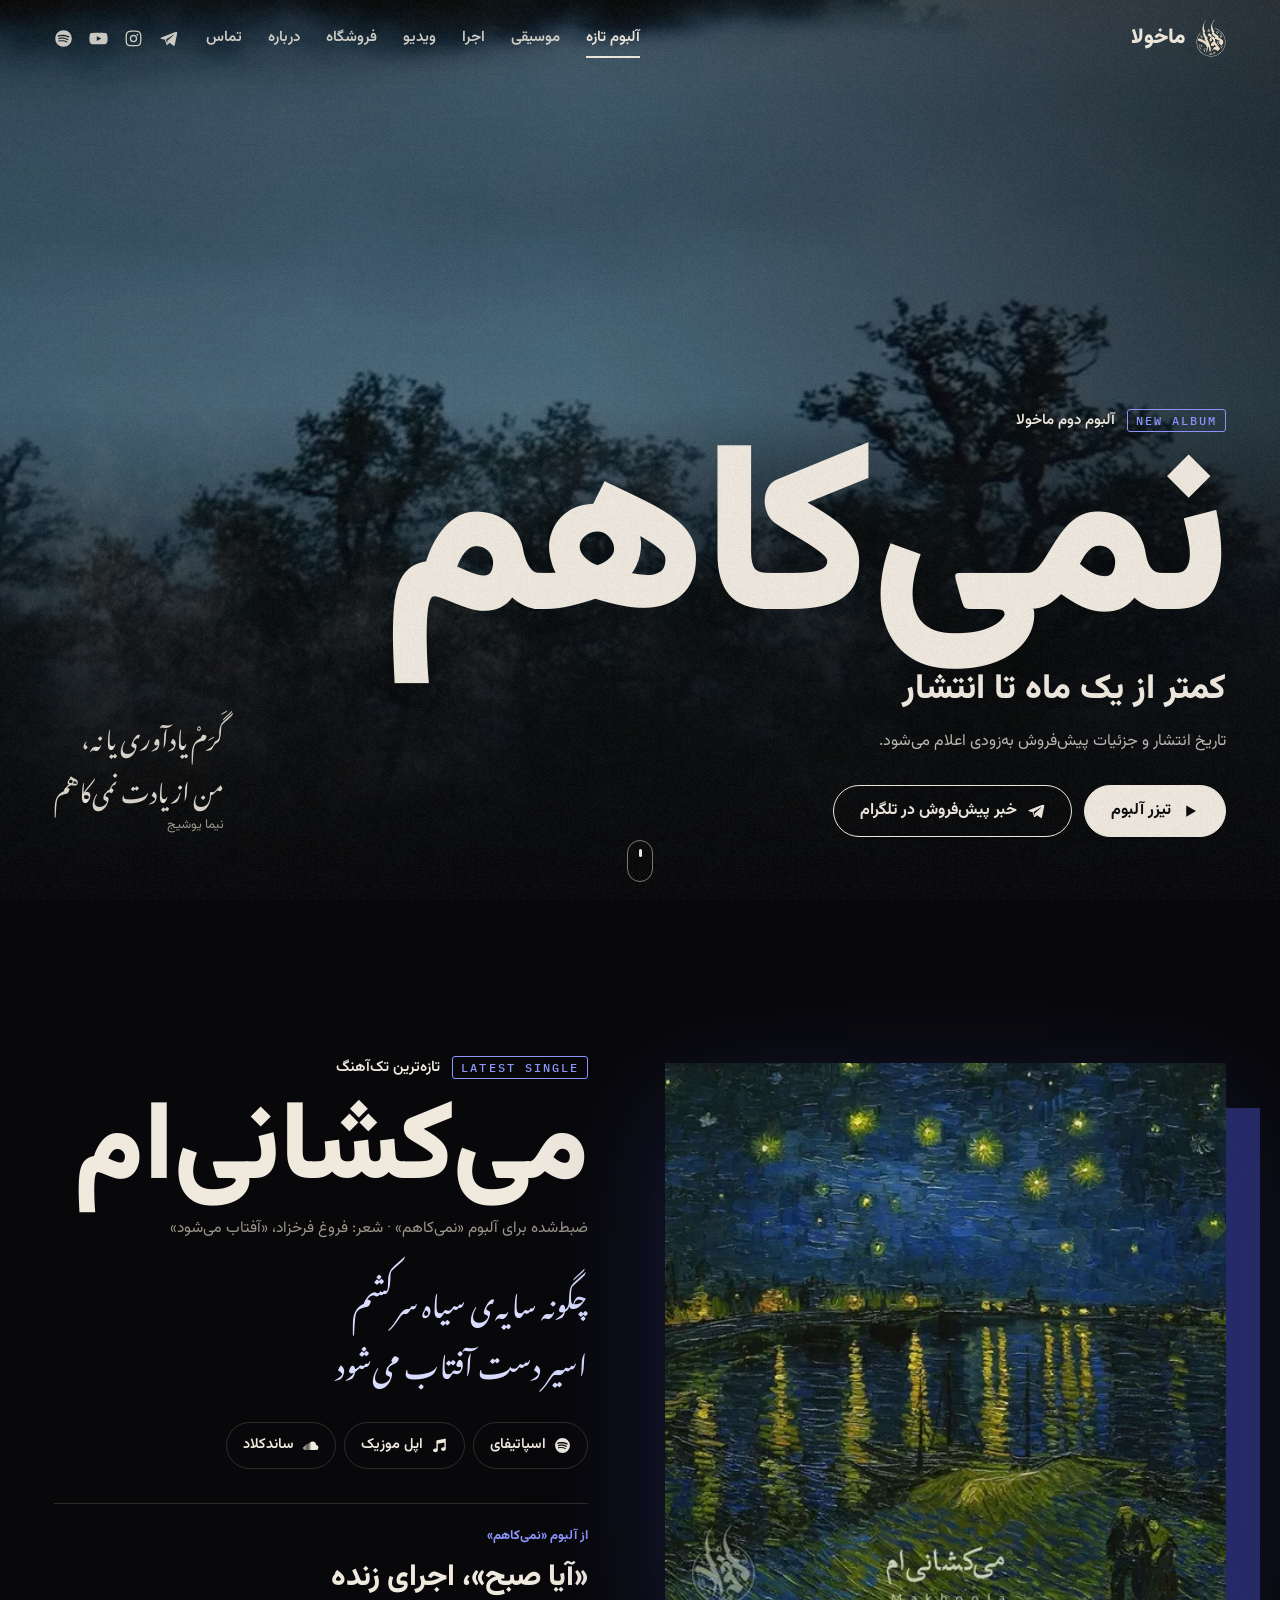
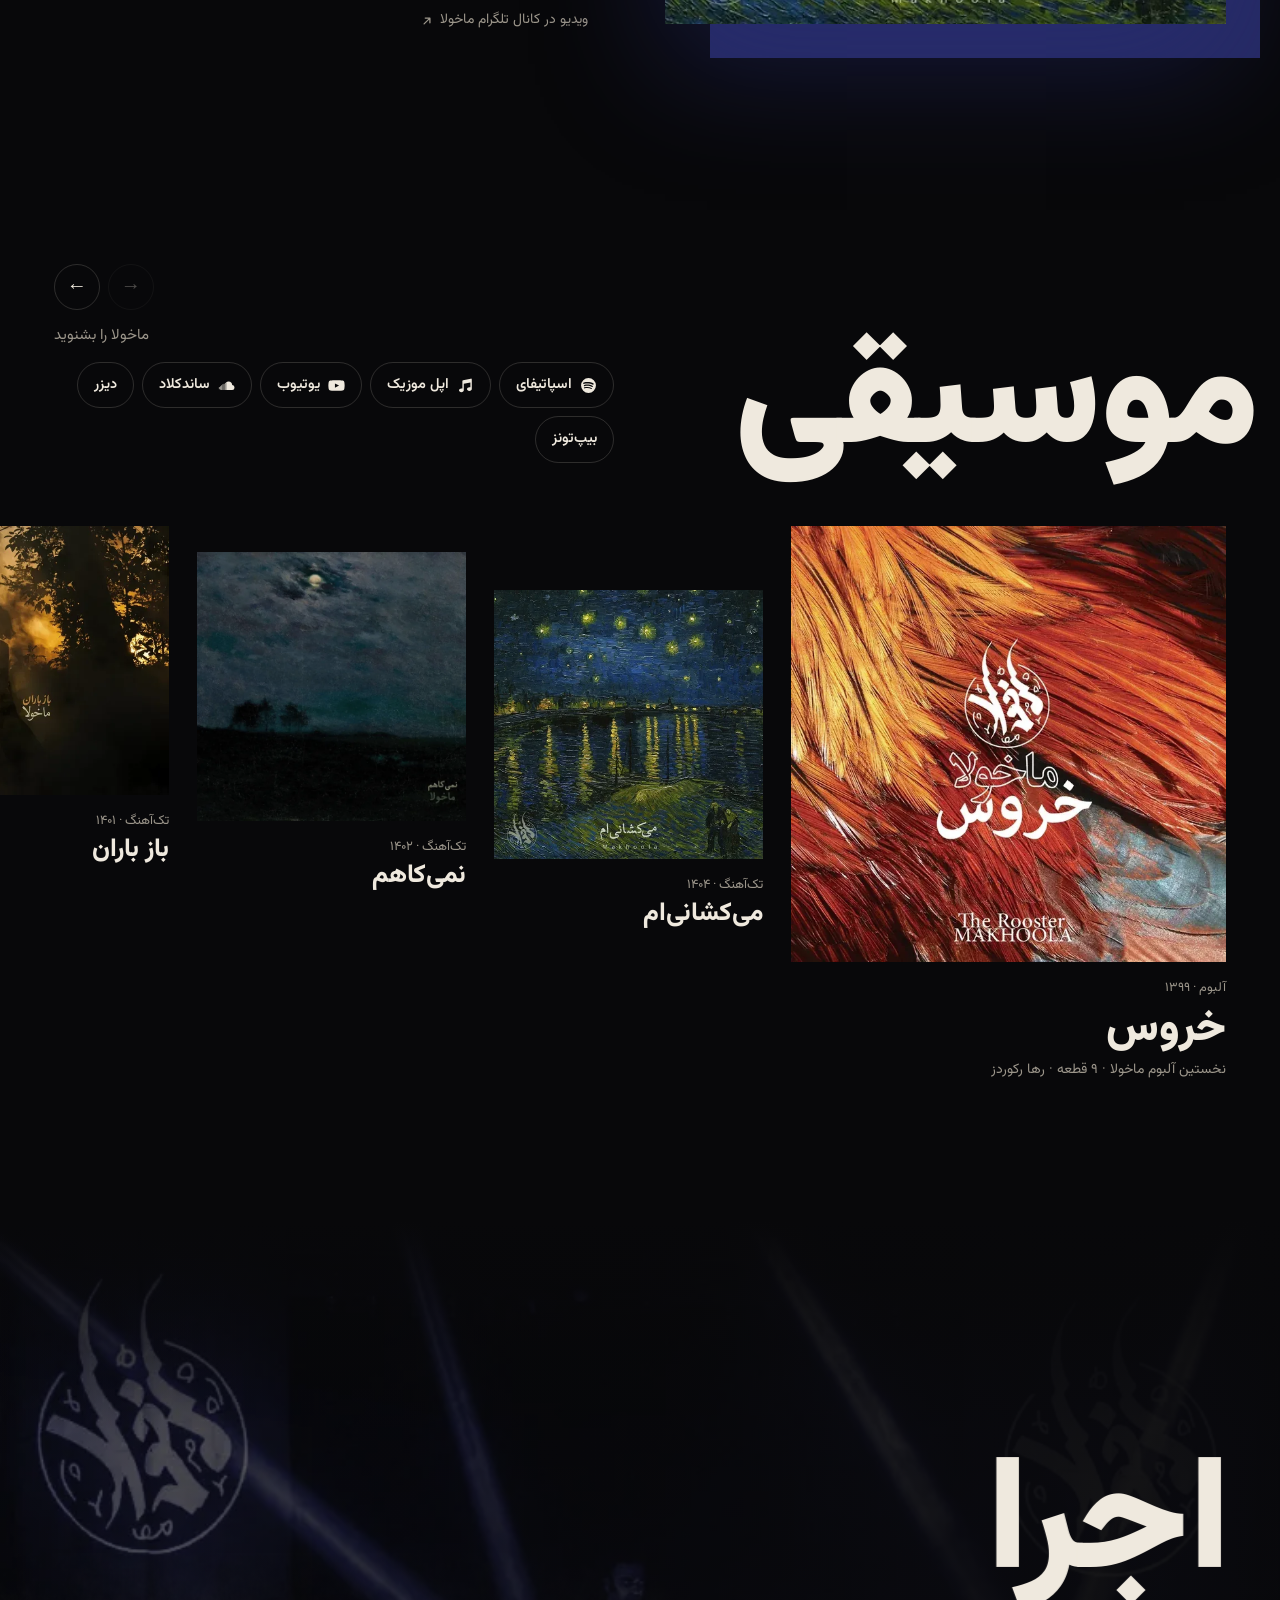
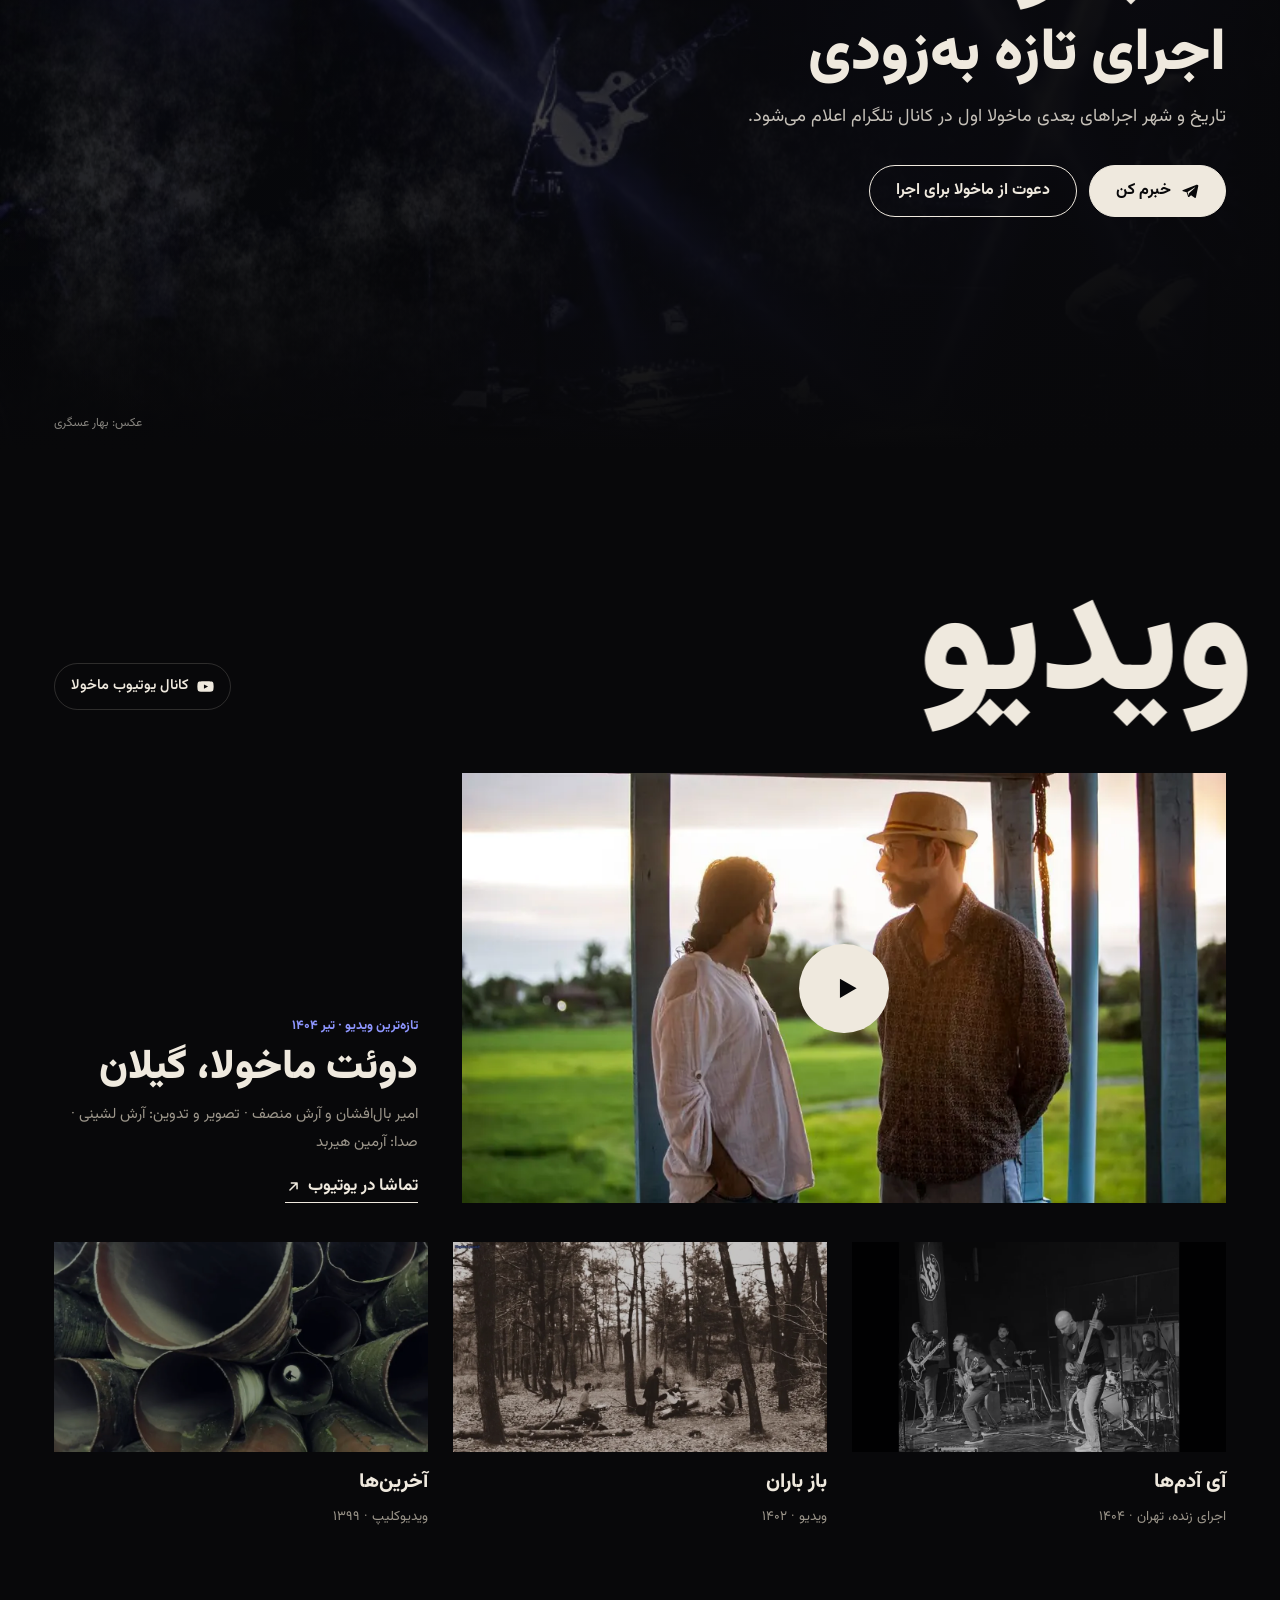
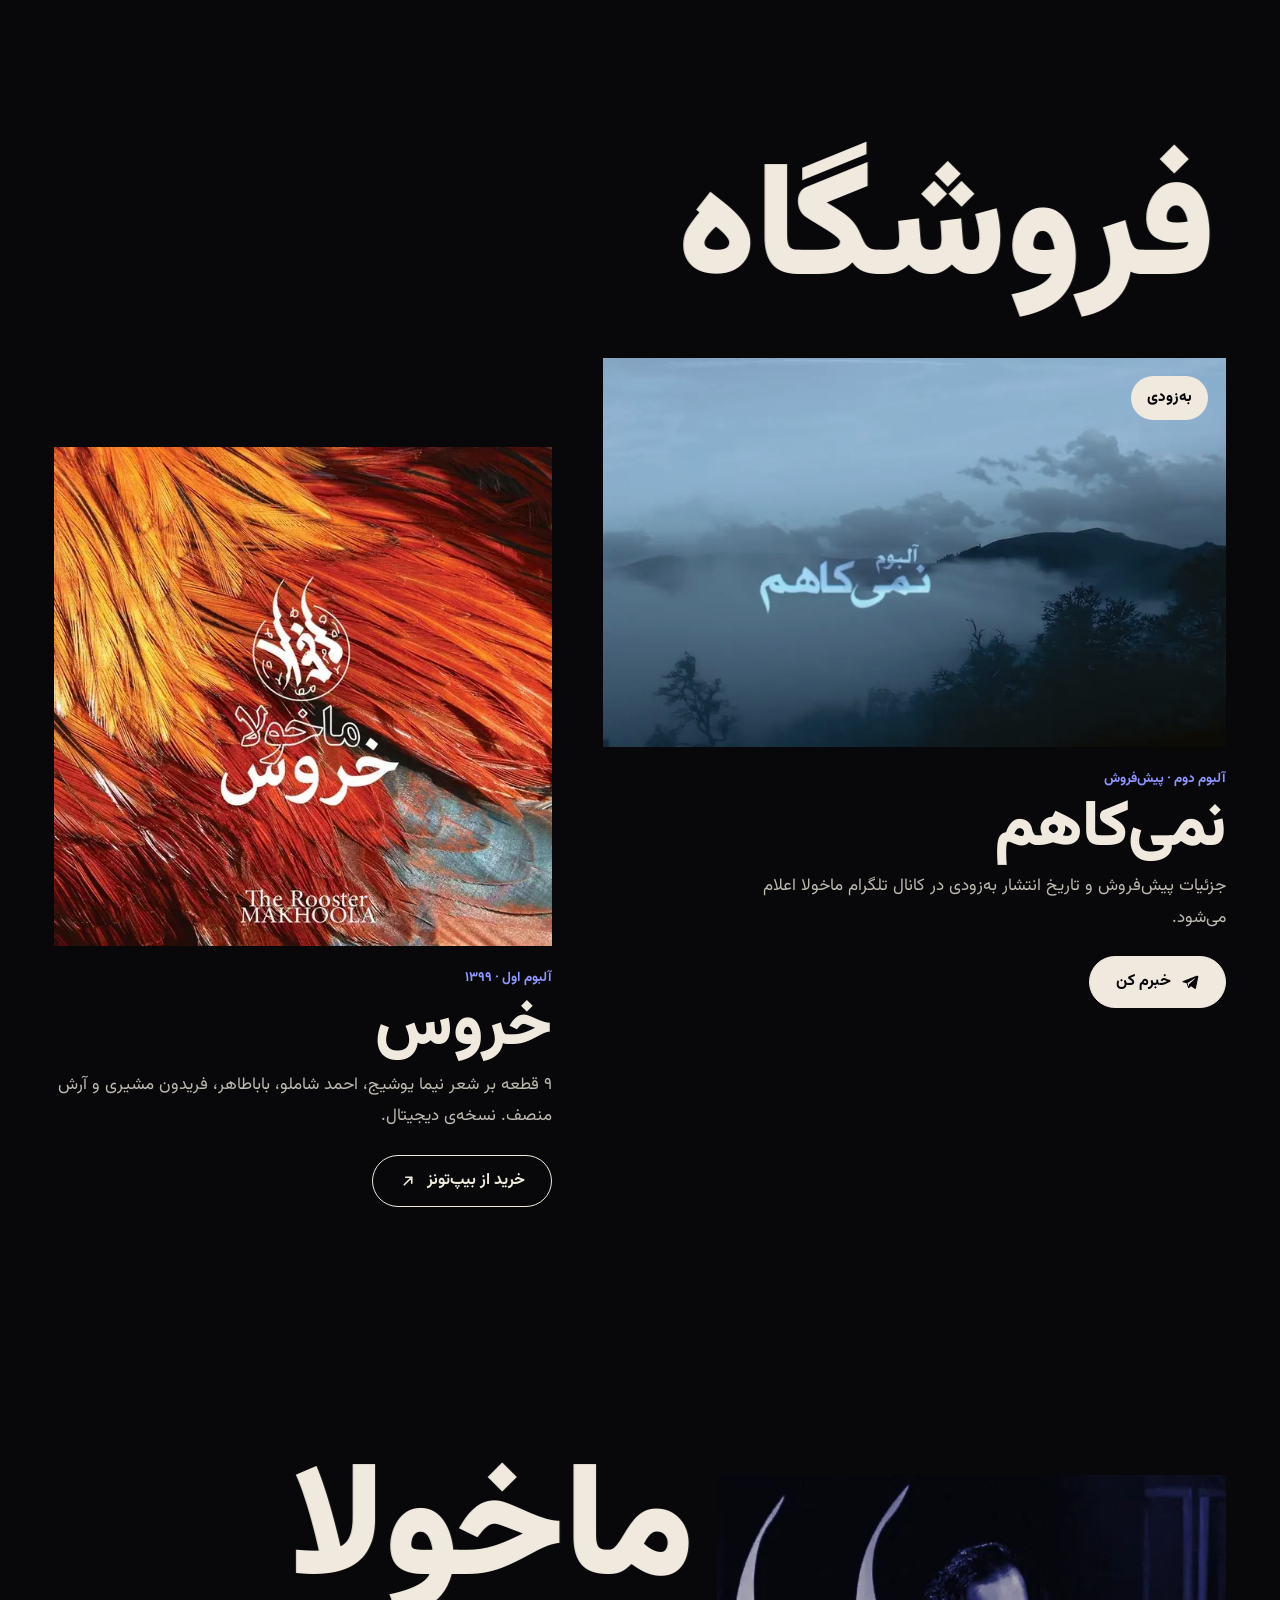
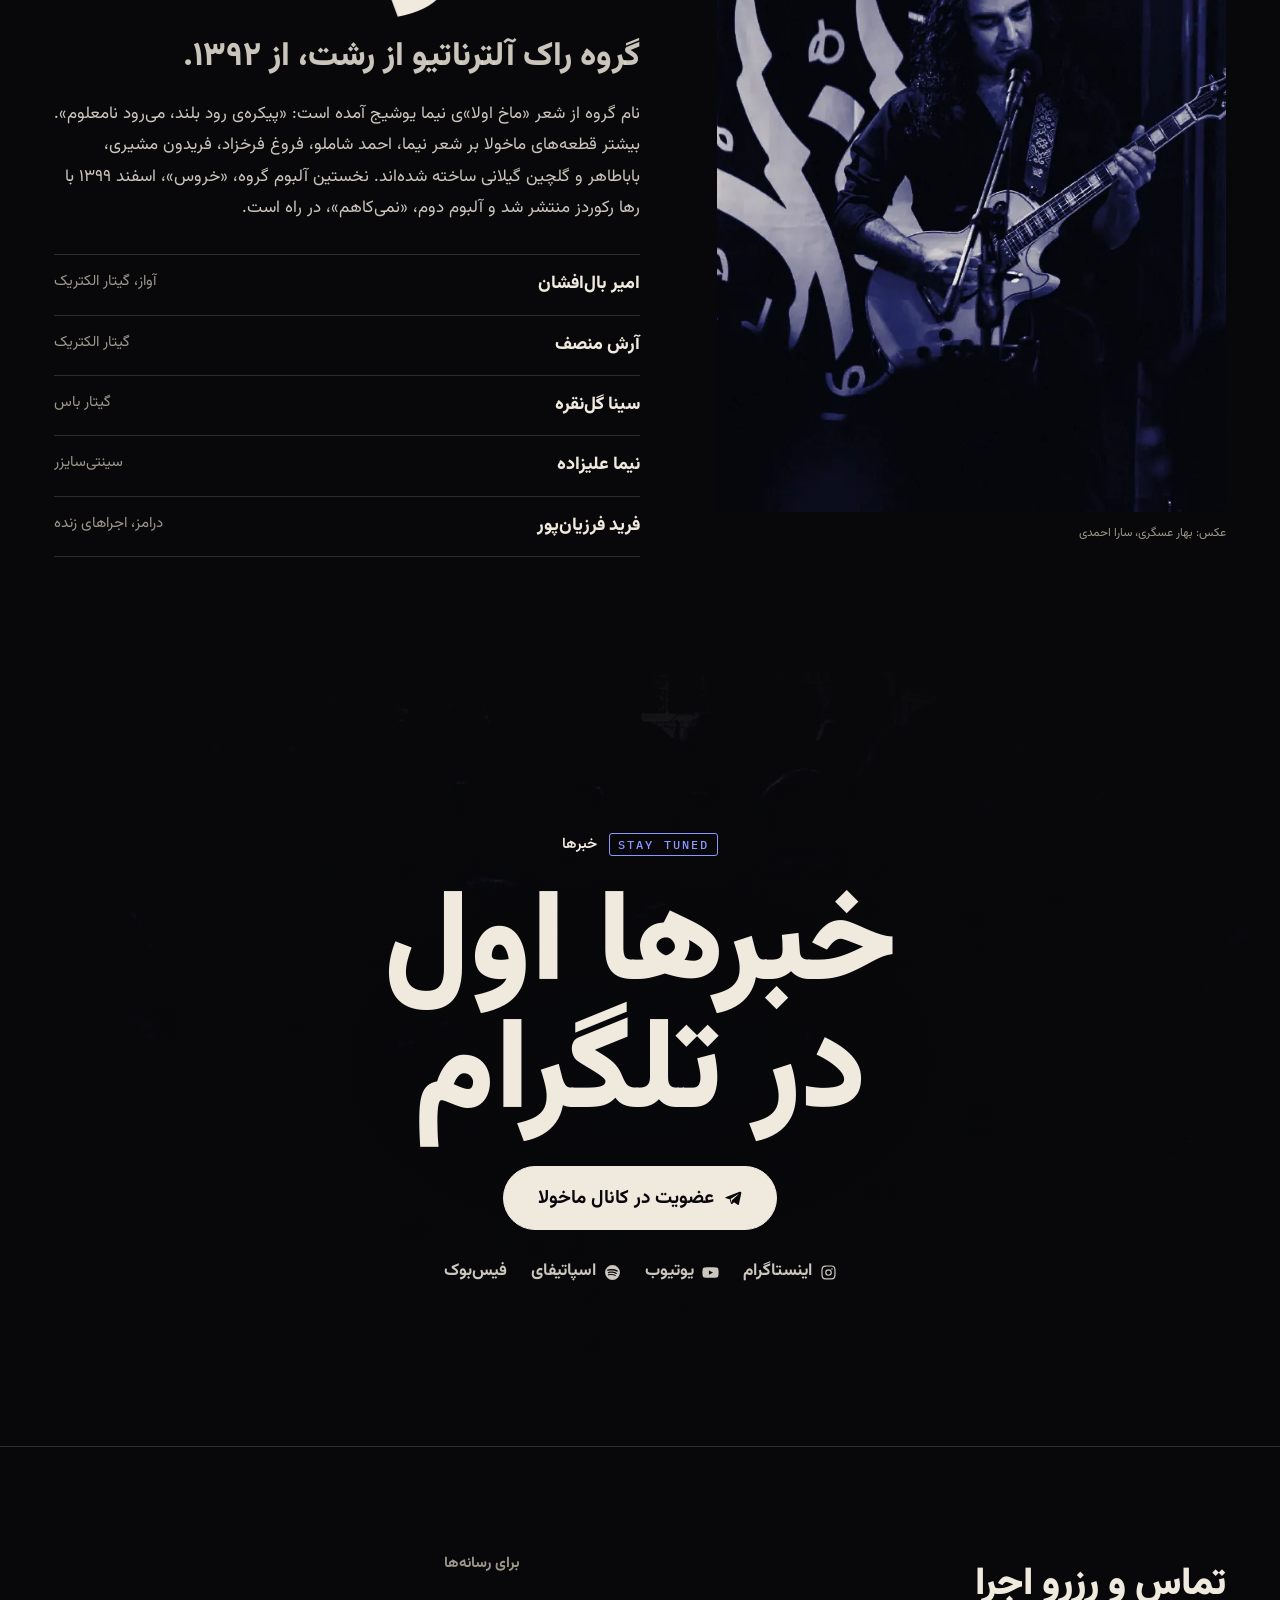
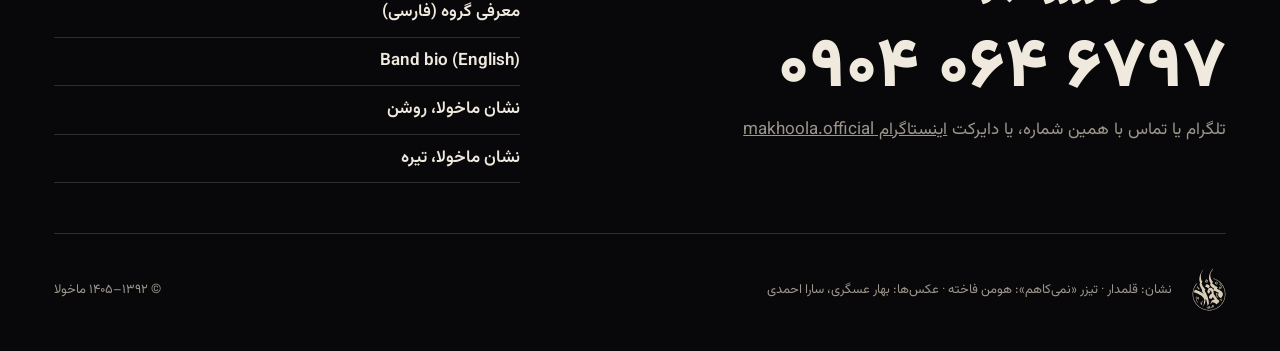
==== commit be3cd4ec: "Rebuild the site around what's current, like international band sites The wall version filled the pa" ====
--- a/index.html
+++ b/index.html
@@ -3,120 +3,327 @@
 <head>
 <meta charset="utf-8">
 <meta name="viewport" content="width=device-width, initial-scale=1, viewport-fit=cover">
-<title>ماخولا · دیوار</title>
-<meta name="description" content="ماخولا، گروه موسیقی راک آلترناتیو از رشت (از ۱۳۹۲). آلبوم دوم، «نمی‌کاهم»، به‌زودی. پوسترهای ۳۳ اجرا، آثار، عکس‌ها، ویدیوها و راه‌های تماس.">
-<meta name="theme-color" content="#0b0b0c">
+<title>ماخولا · آلبوم تازه «نمی‌کاهم» به‌زودی</title>
+<meta name="description" content="ماخولا، گروه راک آلترناتیو از رشت. آلبوم دوم، «نمی‌کاهم»، کمتر از یک ماه دیگر منتشر می‌شود. تیزر، تک‌آهنگ تازه، ویدیوها، موسیقی و راه‌های تماس.">
+<meta name="theme-color" content="#08080a">
 <meta name="color-scheme" content="dark">
 <link rel="icon" href="assets/img/brand/emblem.svg" type="image/svg+xml">
 <link rel="apple-touch-icon" href="assets/img/brand/apple-touch-icon.png">
 <meta property="og:type" content="website">
 <meta property="og:site_name" content="ماخولا">
-<meta property="og:title" content="ماخولا · دیوار">
-<meta property="og:description" content="ماخولا، گروه موسیقی راک آلترناتیو از رشت (از ۱۳۹۲). آلبوم دوم، «نمی‌کاهم»، به‌زودی. پوسترهای ۳۳ اجرا، آثار، عکس‌ها، ویدیوها و راه‌های تماس.">
+<meta property="og:title" content="ماخولا · «نمی‌کاهم»، آلبوم دوم، به‌زودی">
+<meta property="og:description" content="کمتر از یک ماه تا انتشار. جزئیات پیش‌فروش و تاریخ انتشار به‌زودی اعلام می‌شود.">
 <meta property="og:image" content="https://bahramgg.github.io/Makhoola/assets/img/brand/og.jpg">
+<meta property="og:url" content="https://bahramgg.github.io/Makhoola/">
 <meta property="og:locale" content="fa_IR">
-<meta property="og:url" content="https://bahramgg.github.io/Makhoola/">
 <meta name="twitter:card" content="summary_large_image">
-<link rel="preload" href="assets/fonts/lalezar-arabic.woff2" as="font" type="font/woff2" crossorigin>
 <link rel="preload" href="assets/fonts/vazirmatn-arabic.woff2" as="font" type="font/woff2" crossorigin>
-<link rel="preload" href="assets/fonts/playpen-arabic.woff2" as="font" type="font/woff2" crossorigin>
-<link rel="stylesheet" href="assets/css/wall.css">
+<link rel="stylesheet" href="assets/css/site.css">
 <script>document.documentElement.classList.add('js')</script>
 </head>
 <body>
-<a class="skip" href="list.html">نسخه‌ی متنی و ساده‌ی سایت</a>
-<svg class="defs" width="0" height="0" aria-hidden="true" focusable="false">
-  <symbol id="emb" viewBox="100 34 552 702"><path fill-rule="evenodd" d="M362 726C353 726 347 725 337 724C332 723 322 721 316 720C314 719 312 719 311 718C310 718 307 718 305 717C303 716 301 716 300 716C299 715 297 715 296 714C295 714 293 713 292 713C290 712 286 711 284 710C283 710 280 709 279 708C266 703 253 697 240 689C236 687 222 677 219 675C218 674 216 673 215 672C211 669 204 664 201 661C200 660 197 657 196 656C190 650 180 641 174 633C169 627 168 627 168 626C168 626 166 624 165 622C157 611 149 600 143 589C140 584 134 570 133 568C132 567 131 564 130 563C128 556 122 540 121 535C120 534 120 532 120 532C120 531 119 529 119 528C118 527 118 525 118 524C118 523 117 521 117 520C117 519 116 517 116 516C115 512 114 508 114 506C114 505 114 503 113 501C112 496 112 489 111 478C110 473 110 450 111 444C111 442 111 438 111 436C111 435 112 433 112 432C112 432 112 430 112 429C112 427 113 421 114 416C114 414 115 412 115 411C115 410 116 406 116 403C117 402 117 399 118 397C119 393 119 391 121 384C126 369 132 354 140 338C146 328 155 312 161 305C161 304 163 301 165 299C169 294 173 289 174 288C175 288 176 288 176 288C178 288 180 287 183 287C184 286 185 286 185 286C186 287 185 288 183 290C180 293 177 297 174 301C173 302 172 304 171 305C170 306 169 307 168 308C167 310 165 312 164 314C160 320 154 329 151 334C151 335 150 336 150 337C143 348 137 363 132 378C130 384 129 385 127 392C125 400 125 401 124 407C120 423 118 443 118 461C118 484 121 505 126 526C127 528 128 530 128 530C130 539 136 555 140 563C140 565 141 567 141 567C141 567 144 573 144 574C144 574 145 576 146 578C151 587 156 595 162 604C165 609 165 609 166 610C167 611 167 612 168 612C171 618 181 630 187 636C191 640 199 648 202 650C203 652 205 653 206 654C207 655 208 656 209 657C216 662 218 664 219 665C221 666 226 670 228 671C228 672 230 673 231 674C234 676 238 679 240 680C240 680 242 681 244 682C250 686 251 686 254 688C256 689 260 691 261 692C263 693 266 694 267 694C268 695 270 696 272 697C276 698 284 702 288 703C293 705 301 708 303 708C305 708 307 709 308 709C314 711 325 714 329 714C330 714 332 715 333 715C338 716 344 717 350 717C356 718 356 718 365 718C374 719 378 719 390 718C397 718 410 717 414 716C415 716 416 716 416 716C417 716 418 715 420 715C421 715 424 714 426 714C428 713 434 712 438 711C448 708 449 708 452 707C454 706 456 706 457 706C459 705 463 704 469 701C479 698 497 689 504 685C505 684 507 683 509 681C515 678 521 674 526 670C531 667 539 661 540 659C541 659 542 658 543 657C548 653 564 638 568 634C569 632 571 630 572 628C577 622 584 613 589 606C594 600 594 599 595 598C595 597 596 595 597 593C599 590 602 584 605 579C606 578 607 576 607 576C607 576 608 575 608 574C608 573 610 570 611 568C612 565 613 562 614 561C614 560 615 559 615 559C615 559 615 558 616 557C616 556 617 554 618 552C619 548 623 536 623 535C623 535 624 533 624 532C625 528 627 522 628 518C628 517 628 515 628 515C629 514 630 506 631 503C632 496 633 490 633 484C633 482 634 478 634 477C634 476 634 468 634 461C634 447 634 440 632 429C631 422 630 411 629 407C628 406 628 404 628 403C627 401 626 394 624 389C620 376 613 356 606 344C606 343 604 340 604 339C602 336 596 326 593 322C588 312 579 301 573 294C572 294 571 291 569 290C564 284 551 271 544 265C543 264 541 263 541 262C536 258 523 248 515 243C506 238 492 230 485 227C484 226 482 226 481 225C480 225 478 224 477 223C476 223 474 222 472 221C470 220 467 219 465 218C463 218 460 217 459 216C458 216 456 215 456 215C449 213 447 212 446 212C445 212 444 212 444 212C443 211 443 211 444 208C444 206 444 204 444 204C444 204 445 204 446 204C447 204 449 205 450 205C460 208 470 212 480 216C485 218 497 224 503 227C505 228 513 232 515 234C518 236 529 243 530 244C531 245 533 246 535 247C539 250 543 253 550 260C558 266 569 277 576 285C580 289 581 291 582 292C582 292 583 293 584 294C587 298 593 307 595 310C596 311 597 312 598 313C600 318 607 328 607 329C608 330 608 331 609 333C611 336 617 348 618 350C618 350 619 353 620 355C622 360 624 364 626 369C627 371 628 374 628 374C630 381 636 402 638 410C638 412 638 414 638 415C641 431 643 453 642 469C641 486 640 494 637 511C637 514 635 522 634 525C634 525 634 526 634 527C634 527 634 528 633 529C633 530 632 533 632 535C629 544 625 556 620 567C618 573 612 585 609 589C608 590 608 592 607 593C605 597 602 601 602 602C601 602 600 604 600 605C598 607 593 615 590 618C585 625 584 627 582 629C581 630 579 632 579 633C578 633 577 635 576 636C572 641 558 655 551 661C549 662 545 666 543 668C542 668 540 670 539 671C538 672 536 673 534 674C533 675 532 676 531 677C530 678 520 685 518 686C517 686 516 687 514 688C510 690 510 690 504 694C501 696 490 701 488 702C486 703 485 704 483 704C480 706 477 707 475 708C474 708 472 709 471 709C464 712 453 715 446 717C442 718 433 721 430 721C429 721 427 722 425 722C424 722 421 723 420 723C419 723 417 724 415 724C410 725 401 726 394 726C389 726 366 726 362 726ZM275 668C275 667 275 666 278 660C279 656 284 648 288 642C289 640 290 639 290 638C290 637 290 634 291 631C292 627 293 626 293 622C293 621 294 619 294 617C294 612 294 599 292 592C291 587 292 584 296 577C300 571 300 570 301 569C301 567 301 560 300 555C299 552 299 551 298 546C292 528 280 511 261 495C257 491 249 485 244 482C235 476 234 476 232 475C232 474 230 474 229 473C216 465 192 453 174 446C174 446 172 446 172 445C170 444 165 443 163 442C162 442 160 441 158 440C157 440 155 439 154 439C154 438 151 437 148 436C146 435 142 434 141 434C140 433 138 432 136 432C134 431 132 430 132 430C131 430 130 429 130 429C130 428 133 421 136 414C144 397 149 389 153 389C153 389 155 390 161 392C163 393 165 394 166 394C167 394 168 395 170 395C171 396 173 396 175 397C176 398 179 399 180 399C181 399 183 400 184 400C185 401 187 402 188 402C189 403 191 403 192 404C196 405 198 406 200 407C201 407 202 408 203 408C204 409 206 410 208 410C210 411 212 412 213 413C215 413 217 414 219 415C222 416 223 417 223 417C224 417 244 427 247 429C252 432 259 437 262 438C263 439 264 440 265 440C267 441 271 444 272 445C272 445 273 446 274 447C275 447 276 448 278 449C278 450 280 451 280 451C281 452 283 453 285 455C289 459 290 458 286 453C285 451 284 449 284 448C280 443 272 430 264 419C263 418 262 416 260 414L258 411L259 409C259 406 261 402 265 396C267 394 266 393 264 389C261 386 260 384 259 383C254 375 254 375 251 370C247 363 241 349 237 341C235 335 233 331 232 327C231 325 230 321 229 318C228 316 226 311 225 307C222 300 222 300 222 298C222 296 222 295 223 293C225 290 226 288 230 282C231 280 232 278 232 278C232 277 232 276 231 275C227 265 224 254 222 242C221 240 221 237 220 229C220 228 220 222 220 217C220 209 220 206 220 202C221 198 221 195 221 194C221 194 222 192 222 191C222 188 224 177 224 177C224 177 225 175 225 172C226 167 227 164 230 155C231 152 232 149 232 148C233 147 233 146 233 146C233 144 239 130 244 120C245 116 251 105 252 103C253 102 254 99 256 96C261 87 269 74 276 65C281 59 281 59 282 60C282 60 282 61 281 63C280 67 279 68 277 73C274 79 271 84 269 87C267 90 263 96 262 97C259 100 255 108 252 115C249 125 246 140 245 153C244 164 244 171 244 177C244 183 245 194 245 194C245 194 245 196 246 197C246 201 247 208 247 210C248 210 248 212 248 212C249 219 252 228 255 234C256 238 256 239 259 244C261 248 262 250 266 256C268 259 268 260 267 262C266 266 262 274 256 281C254 283 254 283 255 284C255 285 255 287 256 289C257 291 258 294 259 296C260 298 260 300 261 301C262 303 262 304 263 305C263 306 267 314 269 318C272 324 277 333 280 337C281 339 282 341 282 342C286 347 292 355 298 363C302 367 312 377 315 379C318 382 318 382 318 385C317 386 317 387 315 390C313 395 312 396 308 403C307 405 306 406 306 406C306 407 309 412 311 414C311 415 312 417 313 419C315 421 316 423 317 424C318 426 318 427 322 434C323 436 324 438 324 439C325 439 325 440 325 440C325 441 326 442 327 444C329 447 335 461 337 466C338 467 339 469 340 472C341 475 344 482 347 489C349 494 355 511 357 518C357 519 358 521 358 521C358 523 360 527 361 532C363 540 363 541 364 545C365 547 366 550 366 551C366 553 367 555 368 560C368 562 369 565 369 566C370 569 370 574 371 580C372 583 372 586 373 588C373 590 374 601 375 605C376 613 375 616 372 622C371 624 366 632 364 635C363 636 362 637 361 639C358 644 354 649 353 649C352 649 352 648 351 645C351 639 349 627 348 617C347 612 344 598 343 596C343 595 343 593 342 591C341 587 339 576 338 572C337 570 336 568 336 567C336 565 335 563 335 562C334 561 333 557 332 555C331 549 330 547 328 540C326 535 326 535 325 535C325 535 324 536 324 540C323 546 322 551 319 557L317 560L317 565C317 570 317 573 316 580C316 588 313 601 310 610C307 618 303 626 300 631C297 637 295 642 294 643C291 647 289 650 288 652C287 654 286 656 285 656C284 659 279 665 278 666C277 668 276 668 275 668ZM500 628C500 628 499 627 498 626C494 622 486 615 484 614C483 613 482 613 482 612C477 609 465 603 458 600C453 598 443 595 440 594C440 594 438 594 436 593C434 593 433 593 429 593L425 592L424 593C424 593 423 595 423 596C421 598 422 598 417 605C409 618 408 619 405 622C402 625 402 624 402 620C402 613 403 605 406 597C409 591 414 581 419 573C424 566 426 563 430 560C433 557 434 556 437 555C440 553 442 553 446 552C448 552 455 552 458 553C462 553 464 554 466 554C468 555 469 554 468 552C466 550 465 547 461 541C456 534 454 529 451 525C445 516 438 508 437 508C437 508 437 509 436 509C436 509 435 512 433 516C431 520 429 524 428 525C428 526 427 527 426 528C425 530 422 533 421 534C420 534 418 534 414 534C409 535 407 535 402 534C398 534 393 532 390 531C383 528 378 524 376 518C376 515 376 510 376 506C378 498 384 484 390 475C397 464 404 457 411 453C414 451 420 450 423 450C425 451 425 450 425 449C425 448 424 441 422 437C418 425 413 415 406 408C400 402 392 398 383 396C379 396 379 396 380 398C383 403 388 408 395 413C397 415 397 415 397 418C396 422 392 429 383 442C381 445 376 453 375 454C374 455 373 454 370 452C361 445 354 436 352 429C350 425 350 423 349 419C349 416 349 416 350 413C352 404 358 391 364 381C372 370 376 364 382 361C385 358 391 356 397 355C398 355 405 356 407 356C413 358 419 361 424 365C427 367 432 372 434 374C437 379 441 385 443 391C444 393 444 393 445 393C445 393 445 393 447 389C448 387 454 376 456 372C456 371 457 370 457 370C457 369 456 368 450 364C448 364 442 359 439 357C429 350 420 342 413 334C405 325 401 319 396 310C394 306 394 305 394 304C394 301 396 298 399 292C400 291 400 290 401 289C401 289 402 288 402 287C404 285 404 284 402 283C402 282 401 281 401 281C400 280 400 279 399 278C398 276 392 266 391 263C384 248 381 237 378 221C377 212 376 206 376 195C376 182 377 174 379 163C379 162 379 160 380 159C380 156 382 148 383 144C384 142 384 141 384 140C385 138 388 130 389 128C390 123 394 114 395 111C398 106 403 97 403 96C404 95 404 94 404 94C404 94 405 93 406 92C406 90 408 89 408 88C410 84 417 73 420 69C421 68 423 66 424 64C428 59 428 59 432 54C438 47 441 44 442 44C442 44 443 44 443 45C443 46 441 50 438 56C432 69 428 76 422 82C416 89 412 94 408 103C405 109 402 117 401 122C400 122 400 124 400 124C400 125 400 126 399 127C399 128 399 130 399 131C398 132 398 134 398 136C398 137 398 139 398 141C397 144 397 160 398 165C398 169 398 171 400 179C401 186 402 189 404 197C405 199 408 207 409 210C410 213 412 218 414 221C415 223 416 225 416 225C416 225 416 226 417 227C418 228 419 230 419 232C421 235 427 244 430 248C433 252 434 254 435 255C437 258 438 258 438 260C438 263 435 269 430 277C427 280 427 280 427 281C427 282 428 284 431 286C431 287 432 289 433 290C435 292 441 298 444 301C454 311 466 320 480 328C482 329 484 330 484 330C484 330 492 335 497 337C501 339 510 344 513 345C515 346 516 347 516 348C516 349 511 361 507 369C505 372 505 373 506 373C506 374 508 375 511 376C514 377 517 378 517 379C518 379 519 380 519 380C520 380 535 388 540 390C557 399 572 410 582 419C592 430 598 439 601 450L601 453L601 461C601 467 601 468 601 470C601 471 600 473 600 474C600 475 599 477 599 478C598 479 598 480 598 481C598 482 598 483 598 484C597 486 595 489 594 490C594 491 592 493 591 495C590 497 588 500 587 501C587 502 586 504 585 506C584 507 583 509 582 509C582 510 581 511 581 512C580 514 577 517 575 518C574 520 572 521 570 522C568 522 568 522 566 522C556 520 544 511 534 498C528 489 523 477 522 470C522 468 522 468 523 465C524 462 526 457 530 452C533 447 534 446 535 444C536 443 536 442 535 441C533 440 532 439 530 438C530 438 528 437 527 436C522 433 505 424 499 422C499 421 497 420 496 420C493 418 478 412 474 410C470 408 465 406 462 405C460 404 459 404 459 404C459 404 458 403 456 402C455 402 453 401 452 400C451 400 450 399 449 399C446 397 446 398 448 404C448 406 449 408 449 409C449 410 450 412 450 414C452 424 453 438 453 454C453 459 453 461 453 461C454 462 455 463 456 464C462 469 470 479 477 490C485 502 484 501 489 509C492 514 502 528 504 532C506 535 511 542 513 544C518 549 519 550 522 554C529 560 535 566 542 570C543 571 544 571 544 572C544 573 542 578 540 581C537 587 535 592 532 596C531 597 530 600 529 601C527 604 524 609 522 610C521 612 520 612 518 610C516 609 516 609 516 609C515 609 514 611 513 613C512 614 510 617 508 618C506 621 505 623 503 626C502 627 502 628 501 628C501 628 501 628 500 628ZM414 597C415 596 416 596 416 595C416 594 414 595 413 596C411 597 411 597 411 598C412 599 413 598 414 597ZM402 476C402 476 402 476 402 475C402 475 402 475 402 474C403 474 403 473 404 472C405 469 405 467 403 467C402 467 400 468 400 471C399 472 399 473 400 474C400 477 400 478 402 476ZM363 367C360 364 354 358 351 356C344 350 338 347 330 344C326 342 321 340 317 339C316 339 315 338 315 337C315 336 317 332 323 321C328 311 331 306 334 301C336 299 337 299 338 298C338 298 341 299 343 299C344 300 345 300 346 300C351 302 359 305 364 309C369 311 374 315 378 319C383 323 388 328 389 329C389 330 389 332 388 334C388 336 385 341 384 343C384 343 383 344 383 344C383 345 382 346 381 347C381 348 379 351 378 352C375 358 375 358 372 362C369 367 367 369 366 369C365 369 364 368 363 367ZM338 271C334 270 332 269 329 267C328 266 327 265 327 265C327 265 326 265 325 266C323 267 321 268 318 268C316 268 316 268 315 268C315 268 314 266 314 259C314 251 315 250 316 245C318 241 322 236 325 233C327 232 327 232 327 231C328 230 327 226 326 221C326 219 326 217 326 217C326 216 327 216 327 216C328 215 332 215 332 215C333 215 334 216 334 222C335 225 335 227 335 227C335 228 336 228 338 228C341 227 344 227 346 228C348 228 351 230 352 231C356 234 358 237 360 242C360 244 360 244 360 249C360 254 360 254 359 256C358 260 357 261 356 263C353 267 348 270 343 271C343 271 341 271 341 271C340 271 339 271 338 271ZM344 263C346 262 346 262 348 260C351 257 352 255 352 251C353 247 353 245 351 241C350 240 350 239 348 238C346 236 346 236 343 235C342 235 341 235 339 236C336 236 336 236 336 240C335 241 335 244 335 246C334 252 334 254 334 258C334 261 334 262 335 262C338 263 341 263 344 263ZM323 257C325 256 326 251 327 248C327 247 327 246 327 245C328 244 327 242 327 242C326 242 323 248 322 252C322 255 322 256 322 257C323 258 323 258 323 257ZM499 306C498 306 497 305 497 304C496 304 496 303 496 303C496 302 496 301 497 301C498 300 498 299 498 298C498 298 497 298 493 298C488 298 485 298 482 297C480 296 479 296 478 295C475 293 474 292 473 289C472 287 472 287 472 284C472 280 473 278 475 274C478 270 480 266 483 263C486 261 488 260 491 258C494 257 496 257 499 257C501 257 502 257 504 258C506 260 508 261 509 263C511 266 512 269 513 272C514 274 514 275 514 279C514 283 514 284 513 285C513 286 513 288 512 291C512 296 512 296 510 297C508 297 508 297 506 300C506 301 504 303 504 305C502 308 501 308 499 306ZM499 290C504 290 504 290 505 286C506 283 506 283 506 280C506 277 506 276 506 274C504 270 503 267 500 265C499 265 498 265 495 265C491 266 488 269 484 274C482 277 480 281 480 283C480 285 480 287 481 288C483 290 488 290 499 290ZM577 359C577 358 577 357 576 356C576 352 573 343 572 340C570 332 566 322 563 318C560 313 560 312 558 310C553 305 548 302 543 301C541 300 541 300 541 296C541 294 541 294 541 293C542 292 546 293 551 295C559 298 565 305 571 316C574 322 574 322 576 328C579 335 583 347 584 356C585 357 584 358 581 358C578 359 578 359 577 359ZM211 384C209 383 206 382 204 381C202 380 199 376 197 374C196 372 194 368 193 365C192 362 192 362 190 362C188 363 182 364 180 364C177 365 177 365 176 362C175 358 175 357 177 357C178 357 179 356 181 356C182 356 185 355 187 355C191 354 190 355 190 348C190 346 189 342 189 340C189 338 189 335 188 333C188 331 188 329 188 329C188 328 190 328 192 327C194 327 194 327 195 327C195 328 196 328 196 328C196 329 196 337 197 344C198 351 198 353 198 354C198 354 200 354 202 354C209 355 214 358 217 363C218 366 219 368 219 373C219 378 218 383 217 384C217 384 217 384 215 384C213 384 212 384 211 384ZM211 375C212 374 211 370 211 368C210 365 208 364 204 362C202 362 201 362 200 362C200 364 203 370 206 373C208 375 210 376 211 375ZM548 379C546 379 545 378 544 378C544 377 543 373 542 370C542 366 542 358 542 354C543 350 545 345 546 342C547 340 547 340 549 340C550 339 551 339 553 339C555 339 555 339 557 340C560 342 562 343 564 346C567 349 568 350 569 354C572 358 574 366 574 370C574 370 574 371 574 371C573 372 573 372 570 371C569 371 568 371 567 371C567 371 566 369 566 367C566 365 563 358 560 353C559 351 556 348 554 347C554 347 553 347 553 347C551 348 550 356 550 362C550 365 550 370 551 371C551 372 552 372 555 372C557 371 557 371 558 370C558 368 558 368 562 367C565 367 566 367 565 371C565 373 564 374 563 376C562 377 561 378 559 378C558 379 557 379 554 379C552 379 549 379 548 379ZM520 523C520 523 519 521 518 520C513 511 509 506 505 504C504 503 503 502 503 502C502 502 498 500 498 500C497 499 495 496 494 494C493 492 493 490 493 488C494 485 495 483 498 479C501 474 501 474 501 473C500 473 500 472 498 471C495 470 492 466 491 464C489 460 488 455 488 449C488 444 488 444 492 443C495 442 496 442 499 442C503 442 504 442 507 444C510 445 511 447 512 450C514 455 514 460 512 467C511 472 509 476 505 482C503 485 501 487 501 488C500 489 501 491 502 492C503 494 503 494 507 496C511 498 511 498 514 501C517 504 520 508 523 513C524 515 525 517 526 518C527 519 527 520 526 521C525 522 522 524 521 524C521 524 520 524 520 523ZM504 465C506 464 506 456 505 454C505 452 504 451 503 450C502 450 502 450 500 450C498 450 497 450 497 450C496 451 496 452 496 455C496 458 498 461 499 462C502 465 504 466 504 465ZM196 603C195 602 191 597 188 594C186 592 185 590 184 589C182 587 182 586 179 581C172 571 168 560 165 549C163 541 163 538 163 530C163 523 163 521 164 514C165 511 168 502 168 501C169 501 169 501 170 501C174 503 175 503 175 504C175 504 175 506 173 511C173 512 172 518 171 522C171 523 171 526 171 531C171 538 171 538 172 545C174 553 176 559 180 567C184 577 191 586 200 596C201 597 202 598 202 598C202 598 201 599 201 599C200 600 197 603 197 603C196 603 196 603 196 603ZM210 549C208 549 207 548 207 548C206 547 206 547 207 545C207 542 207 541 206 541C206 541 206 541 205 541C203 543 198 543 195 542C190 540 188 536 186 530C185 528 185 528 185 524L185 519L186 517C187 514 187 514 189 513C190 511 193 509 196 508C199 508 201 508 203 509C207 510 210 514 212 519C214 524 214 529 214 537C215 545 214 549 213 550C212 550 213 550 210 549ZM207 539C207 538 207 532 206 527C204 520 202 516 199 516C197 516 194 518 193 520C192 522 192 523 193 526C193 529 194 531 196 533C198 535 199 535 201 535C203 535 203 535 203 536C203 536 204 537 205 538C206 539 206 540 206 540C206 540 207 540 207 539ZM575 581C574 581 574 580 574 580C574 579 574 578 574 577C572 573 572 571 571 567C570 563 570 562 567 560C563 555 559 553 555 552C554 552 553 551 553 551C553 551 552 549 552 547C552 545 552 545 553 544C553 544 553 544 555 544C559 545 562 546 567 549C568 550 570 551 570 551C570 551 570 551 572 547C572 544 573 542 575 540C578 535 586 529 587 530C588 530 590 535 590 536C590 536 589 537 588 537C585 539 583 542 581 544C579 548 578 550 578 554C577 558 577 560 578 562C580 568 580 571 578 575C578 576 578 577 577 579C576 581 576 582 575 582C575 582 575 582 575 581ZM256 638C255 637 253 635 252 634C251 632 251 630 250 625C250 622 250 620 250 620C249 618 246 614 243 612C241 610 238 609 234 608C233 608 233 607 233 604C232 602 232 602 233 601C234 601 234 601 235 601C241 601 246 604 250 607C252 609 252 609 253 606C253 606 254 604 254 602C254 600 255 598 255 597C256 595 256 593 257 592C257 590 258 588 258 587C258 586 259 584 260 583C260 581 261 578 262 576C264 571 264 570 265 570C266 570 270 572 270 572C271 572 271 573 271 573C271 573 269 578 268 583C266 588 264 593 264 595C262 602 259 614 259 617C258 619 258 619 260 622C262 626 263 628 265 633C266 636 266 637 265 637C264 638 261 638 259 638C258 638 257 638 256 638ZM360 694C355 693 351 692 348 689C347 688 346 686 345 685C344 684 342 680 342 678C341 676 340 672 340 669C340 665 340 665 343 665C346 665 347 665 347 666C347 667 348 668 348 670C349 677 351 682 355 684C356 685 359 686 360 686C361 686 361 686 361 684C361 682 361 680 361 679C361 676 362 670 363 667C365 662 369 659 375 657C377 656 381 656 385 656C389 656 389 657 390 660C392 664 392 668 392 673C392 677 392 677 391 679C391 680 390 682 390 682C388 685 390 685 394 684C398 683 402 681 405 679C407 677 412 673 414 671C416 668 420 663 422 661C424 659 424 658 422 655C421 652 421 652 424 650C426 647 426 647 428 649C428 649 428 650 429 650C429 650 430 649 432 647C435 643 439 640 442 640C443 639 444 639 446 639C447 639 448 639 449 640C451 641 452 643 453 646C454 650 453 660 452 665C450 672 446 676 442 678C440 678 439 678 437 678C434 677 432 675 428 669C427 667 427 667 426 669C422 674 416 680 412 683C406 688 402 690 396 691C391 693 388 693 382 693C378 693 377 693 376 694C376 694 374 694 373 694C370 695 364 695 360 694ZM380 684C381 682 383 680 384 677C384 675 384 675 384 671C384 667 384 665 383 664C383 664 381 664 378 664C375 665 372 666 371 669C369 672 368 681 369 683C369 684 370 684 372 684C373 684 375 684 375 684C377 685 378 685 380 684ZM441 670C442 668 444 664 445 659C446 652 446 647 445 647C443 646 434 654 433 658C432 659 432 659 433 660C434 663 437 669 438 670C439 671 440 671 441 670Z"/></symbol>
-  <filter id="spray" x="-6%" y="-20%" width="112%" height="140%" color-interpolation-filters="sRGB">
-    <feTurbulence type="fractalNoise" baseFrequency="1.1" numOctaves="2" seed="4" result="n"/>
-    <feDisplacementMap in="SourceGraphic" in2="n" scale="3.2" xChannelSelector="R" yChannelSelector="G" result="rough"/>
-    <feTurbulence type="fractalNoise" baseFrequency="2.2" numOctaves="1" seed="9" result="g"/>
-    <feColorMatrix in="g" type="matrix" values="0 0 0 0 0  0 0 0 0 0  0 0 0 0 0  0 0 0 -2.4 1.75" result="holes"/>
-    <feComposite in="rough" in2="holes" operator="in" result="speckled"/>
-    <feGaussianBlur in="SourceAlpha" stdDeviation="5" result="mist"/>
-    <feFlood flood-color="#e8e0cc" flood-opacity=".16"/>
-    <feComposite in2="mist" operator="in" result="over"/>
-    <feMerge><feMergeNode in="over"/><feMergeNode in="speckled"/></feMerge>
-  </filter>
+<a class="skip" href="#main">رفتن به محتوا</a>
+
+<svg class="sprite" aria-hidden="true" focusable="false">
+  <symbol id="i-play" viewBox="0 0 24 24"><path d="M7 4.5v15l13-7.5z"/></symbol>
+  <symbol id="i-out" viewBox="0 0 24 24"><path d="M7 17 17 7M9 7h8v8" fill="none" stroke="currentColor" stroke-width="2.2" stroke-linecap="round" stroke-linejoin="round"/></symbol>
+  <symbol id="i-tg" viewBox="0 0 24 24"><path d="M21.6 3.4 2.9 10.6c-1.3.5-1.3 1.2-.2 1.6l4.8 1.5 1.8 5.6c.2.6.4.8.9.8.4 0 .6-.2.9-.4l2.3-2.2 4.8 3.5c.9.5 1.5.2 1.7-.8l3.1-14.7c.3-1.3-.5-1.9-1.4-1.5zM8.7 13.4l9.5-6c.5-.3.9-.1.5.2l-8.1 7.3-.3 3.4z"/></symbol>
+  <symbol id="i-ig" viewBox="0 0 24 24"><path d="M12 7.3a4.7 4.7 0 1 0 0 9.4 4.7 4.7 0 0 0 0-9.4zm0 7.7a3 3 0 1 1 0-6 3 3 0 0 1 0 6zm6-7.9a1.1 1.1 0 1 1-2.2 0 1.1 1.1 0 0 1 2.2 0zM12 3.6c2.7 0 3 0 4.1.1 2.7.1 4 1.4 4.1 4.1.1 1.1.1 1.4.1 4.1s0 3-.1 4.1c-.1 2.7-1.4 4-4.1 4.1-1.1.1-1.4.1-4.1.1s-3 0-4.1-.1c-2.7-.1-4-1.4-4.1-4.1C3.7 15 3.7 14.7 3.7 12s0-3 .1-4.1c.1-2.7 1.4-4 4.1-4.1C9 3.7 9.3 3.6 12 3.6zM12 2c-2.7 0-3.1 0-4.2.1C4.2 2.2 2.2 4.2 2.1 7.8 2 8.9 2 9.3 2 12s0 3.1.1 4.2c.1 3.6 2.1 5.6 5.7 5.7 1.1.1 1.5.1 4.2.1s3.1 0 4.2-.1c3.6-.1 5.6-2.1 5.7-5.7.1-1.1.1-1.5.1-4.2s0-3.1-.1-4.2c-.1-3.6-2.1-5.6-5.7-5.7C15.1 2 14.7 2 12 2z"/></symbol>
+  <symbol id="i-yt" viewBox="0 0 24 24"><path d="M23 7.2a3 3 0 0 0-2.1-2.1C19 4.6 12 4.6 12 4.6s-7 0-8.9.5A3 3 0 0 0 1 7.2 31 31 0 0 0 .5 12 31 31 0 0 0 1 16.8a3 3 0 0 0 2.1 2.1c1.9.5 8.9.5 8.9.5s7 0 8.9-.5a3 3 0 0 0 2.1-2.1 31 31 0 0 0 .5-4.8 31 31 0 0 0-.5-4.8zM9.8 15V9l5.8 3z"/></symbol>
+  <symbol id="i-sp" viewBox="0 0 24 24"><path d="M12 1.5a10.5 10.5 0 1 0 0 21 10.5 10.5 0 0 0 0-21zm4.8 15.2a.7.7 0 0 1-.9.2c-2.5-1.5-5.6-1.8-9.3-1a.7.7 0 1 1-.3-1.3c4-.9 7.5-.5 10.3 1.2.3.2.4.6.2.9zm1.3-2.9a.8.8 0 0 1-1.1.3c-2.8-1.7-7.1-2.2-10.5-1.2a.8.8 0 1 1-.5-1.6c3.8-1.2 8.6-.6 11.8 1.4.4.2.5.7.3 1.1zm.1-3c-3.4-2-8.9-2.2-12.1-1.2a1 1 0 1 1-.6-1.8c3.7-1.1 9.8-.9 13.7 1.4a1 1 0 0 1-1 1.6z"/></symbol>
+  <symbol id="i-am" viewBox="0 0 24 24"><path d="M19.5 2.3 8.6 4.6c-.6.1-1 .6-1 1.2v10.6a3.2 3.2 0 0 0-1.4-.3c-1.9 0-3.4 1.2-3.4 2.7s1.5 2.7 3.4 2.7 3.4-1.2 3.4-2.7V9.6l9.3-2v7a3.2 3.2 0 0 0-1.4-.3c-1.9 0-3.4 1.2-3.4 2.7s1.5 2.7 3.4 2.7 3.4-1.2 3.4-2.7V3.4c0-.7-.7-1.3-1.4-1.1z"/></symbol>
+  <symbol id="i-sc" viewBox="0 0 24 24"><path d="M11.6 7.4v10.8h8.1a3.4 3.4 0 0 0 .4-6.8 5.3 5.3 0 0 0-8.5-4zM10 8.6v9.6h.9V8.2zM8.2 9.6v8.6h.9V9.4zM6.5 10.4v7.8h.9v-7.9zM4.8 11.7v6.5h.9v-6.6zM3 13v4.9h.9V13zM1.3 14.2v3.2h.9v-3.3z"/></symbol>
+  <symbol id="i-menu" viewBox="0 0 24 24"><path d="M3 7h18M3 12h18M3 17h18" fill="none" stroke="currentColor" stroke-width="2" stroke-linecap="round"/></symbol>
+  <symbol id="i-x" viewBox="0 0 24 24"><path d="M5 5l14 14M19 5 5 19" fill="none" stroke="currentColor" stroke-width="2" stroke-linecap="round"/></symbol>
+  <symbol id="i-sound" viewBox="0 0 24 24"><path d="M4 9v6h4l5 4V5L8 9zM16.5 8.5a5 5 0 0 1 0 7M19 6a8.5 8.5 0 0 1 0 12" fill="none" stroke="currentColor" stroke-width="2" stroke-linecap="round" stroke-linejoin="round"/></symbol>
 </svg>
-<header class="top">
-  <button class="brand" type="button" data-go="new"><b>ماخولا</b><span>گروه موسیقی از رشت</span></button>
-  <div class="tools">
-    <button type="button" class="tool" data-map aria-pressed="false" title="کلید M">نقشه</button>
-    <button type="button" class="tool" data-sound aria-pressed="false">صدای باران</button>
-    <a class="tool" href="list.html">فهرست</a>
-  </div>
+
+<header class="bar" id="bar">
+  <a class="bar__logo" href="#top" aria-label="ماخولا، بازگشت به بالا">
+    <img src="assets/img/brand/emblem.svg" width="34" height="43" alt="">
+    <span>ماخولا</span>
+  </a>
+  <nav class="bar__nav" id="nav" aria-label="منوی اصلی">
+    <a href="#album">آلبوم تازه</a>
+    <a href="#music">موسیقی</a>
+    <a href="#live">اجرا</a>
+    <a href="#video">ویدیو</a>
+    <a href="#store">فروشگاه</a>
+    <a href="#about">درباره</a>
+    <a href="#contact">تماس</a>
+  </nav>
+  <div class="bar__social">
+    <a href="https://t.me/makhoola" target="_blank" rel="noopener" aria-label="تلگرام"><svg><use href="#i-tg"/></svg></a>
+    <a href="https://www.instagram.com/makhoola.official" target="_blank" rel="noopener" aria-label="اینستاگرام"><svg><use href="#i-ig"/></svg></a>
+    <a href="https://www.youtube.com/@makhoola.official" target="_blank" rel="noopener" aria-label="یوتیوب"><svg><use href="#i-yt"/></svg></a>
+    <a href="https://open.spotify.com/artist/2iBwseZKrm1bWGM1ootnCq" target="_blank" rel="noopener" aria-label="اسپاتیفای"><svg><use href="#i-sp"/></svg></a>
+  </div>
+  <button class="bar__menu" type="button" aria-expanded="false" aria-controls="nav" aria-label="منو"><svg><use href="#i-menu"/></svg></button>
 </header>
-<div id="wall" class="wall" tabindex="-1" aria-label="دیوار ماخولا؛ با کشیدن یا کلیدهای جهت حرکت کنید">
-  <div id="cam" class="cam">
-    <main id="world" class="world" style="--W:7300px;--H:3900px;--mW:1400px;--mH:17883.638977418967px">
-      <h1 class="sr-only">ماخولا، گروه موسیقی از رشت</h1>
-<img class="residue" src="assets/img/wall/residue-0.webp" style="--x:5051.2px;--y:2710.8px;--w:457.4px;--r:-5.46deg;--mx:983.5px;--my:13853.2px" width="377" height="283" alt="" aria-hidden="true" loading="lazy" decoding="async" draggable="false"><img class="residue" src="assets/img/wall/residue-1.webp" style="--x:5882.8px;--y:645.2px;--w:485.2px;--r:5.08deg;--mx:414.2px;--my:16363.6px" width="405" height="226" alt="" aria-hidden="true" loading="lazy" decoding="async" draggable="false"><img class="residue" src="assets/img/wall/residue-2.webp" style="--x:2045.3px;--y:1328.1px;--w:336.8px;--r:21.19deg;--mx:97.9px;--my:7778.9px" width="201" height="280" alt="" aria-hidden="true" loading="lazy" decoding="async" draggable="false"><img class="residue" src="assets/img/wall/residue-3.webp" style="--x:1582.6px;--y:1431.7px;--w:321.8px;--r:-26.85deg;--mx:206.2px;--my:7223.2px" width="241" height="193" alt="" aria-hidden="true" loading="lazy" decoding="async" draggable="false"><img class="residue" src="assets/img/wall/residue-4.webp" style="--x:1146.5px;--y:1722.1px;--w:410.2px;--r:-2.80deg;--mx:536.4px;--my:5251.4px" width="378" height="306" alt="" aria-hidden="true" loading="lazy" decoding="async" draggable="false"><img class="residue" src="assets/img/wall/residue-5.webp" style="--x:4178.8px;--y:545.8px;--w:504.1px;--r:27.68deg;--mx:596.9px;--my:10080.5px" width="325" height="377" alt="" aria-hidden="true" loading="lazy" decoding="async" draggable="false"><img class="residue" src="assets/img/wall/residue-6.webp" style="--x:1740.4px;--y:1730.0px;--w:500.0px;--r:14.69deg;--mx:108.1px;--my:9380.3px" width="415" height="149" alt="" aria-hidden="true" loading="lazy" decoding="async" draggable="false"><img class="residue" src="assets/img/wall/residue-7.webp" style="--x:2618.4px;--y:2780.0px;--w:500.4px;--r:-29.19deg;--mx:20.1px;--my:8283.6px" width="328" height="254" alt="" aria-hidden="true" loading="lazy" decoding="async" draggable="false"><img class="residue" src="assets/img/wall/residue-0.webp" style="--x:863.8px;--y:526.5px;--w:339.6px;--r:3.94deg;--mx:616.8px;--my:5622.0px" width="377" height="283" alt="" aria-hidden="true" loading="lazy" decoding="async" draggable="false"><img class="residue" src="assets/img/wall/residue-1.webp" style="--x:1096.8px;--y:111.9px;--w:575.7px;--r:4.15deg;--mx:89.3px;--my:9456.5px" width="405" height="226" alt="" aria-hidden="true" loading="lazy" decoding="async" draggable="false"><img class="residue" src="assets/img/wall/residue-2.webp" style="--x:5620.5px;--y:747.4px;--w:309.4px;--r:2.84deg;--mx:205.8px;--my:17029.6px" width="201" height="280" alt="" aria-hidden="true" loading="lazy" decoding="async" draggable="false"><img class="residue" src="assets/img/wall/residue-3.webp" style="--x:2098.7px;--y:1227.2px;--w:408.0px;--r:13.43deg;--mx:775.4px;--my:3332.7px" width="241" height="193" alt="" aria-hidden="true" loading="lazy" decoding="async" draggable="false"><img class="residue" src="assets/img/wall/residue-4.webp" style="--x:6372.3px;--y:1561.1px;--w:460.3px;--r:-16.35deg;--mx:477.7px;--my:3960.0px" width="378" height="306" alt="" aria-hidden="true" loading="lazy" decoding="async" draggable="false"><img class="residue" src="assets/img/wall/residue-6.webp" style="--x:1249.3px;--y:1573.2px;--w:641.5px;--r:0.10deg;--mx:411.2px;--my:13419.9px" width="415" height="149" alt="" aria-hidden="true" loading="lazy" decoding="async" draggable="false"><img class="residue" src="assets/img/wall/residue-7.webp" style="--x:6331.7px;--y:104.0px;--w:492.9px;--r:-23.46deg;--mx:811.1px;--my:10463.4px" width="328" height="254" alt="" aria-hidden="true" loading="lazy" decoding="async" draggable="false"><img class="residue" src="assets/img/wall/residue-0.webp" style="--x:4306.8px;--y:2983.0px;--w:531.2px;--r:-24.89deg;--mx:199.0px;--my:14560.3px" width="377" height="283" alt="" aria-hidden="true" loading="lazy" decoding="async" draggable="false"><img class="residue" src="assets/img/wall/residue-1.webp" style="--x:5884.3px;--y:833.0px;--w:401.7px;--r:-18.89deg;--mx:416.1px;--my:12218.7px" width="405" height="226" alt="" aria-hidden="true" loading="lazy" decoding="async" draggable="false"><img class="residue" src="assets/img/wall/residue-2.webp" style="--x:3416.0px;--y:469.1px;--w:312.4px;--r:-9.28deg;--mx:509.4px;--my:1834.1px" width="201" height="280" alt="" aria-hidden="true" loading="lazy" decoding="async" draggable="false"><img class="residue" src="assets/img/wall/residue-3.webp" style="--x:6468.4px;--y:1107.8px;--w:367.6px;--r:23.43deg;--mx:154.0px;--my:11474.0px" width="241" height="193" alt="" aria-hidden="true" loading="lazy" decoding="async" draggable="false"><img class="residue" src="assets/img/wall/residue-4.webp" style="--x:5543.0px;--y:2751.2px;--w:628.5px;--r:2.26deg;--mx:107.7px;--my:8579.8px" width="378" height="306" alt="" aria-hidden="true" loading="lazy" decoding="async" draggable="false"><img class="residue" src="assets/img/wall/residue-5.webp" style="--x:1797.4px;--y:1272.4px;--w:381.7px;--r:26.89deg;--mx:65.8px;--my:5960.6px" width="325" height="377" alt="" aria-hidden="true" loading="lazy" decoding="async" draggable="false"><img class="residue" src="assets/img/wall/residue-6.webp" style="--x:4633.0px;--y:388.3px;--w:664.1px;--r:4.54deg;--mx:301.3px;--my:2341.8px" width="415" height="149" alt="" aria-hidden="true" loading="lazy" decoding="async" draggable="false"><img class="residue" src="assets/img/wall/residue-7.webp" style="--x:5936.7px;--y:125.1px;--w:434.0px;--r:-0.67deg;--mx:983.4px;--my:1947.9px" width="328" height="254" alt="" aria-hidden="true" loading="lazy" decoding="async" draggable="false"><img class="residue" src="assets/img/wall/residue-0.webp" style="--x:4937.0px;--y:2228.5px;--w:381.9px;--r:8.49deg;--mx:933.3px;--my:13649.3px" width="377" height="283" alt="" aria-hidden="true" loading="lazy" decoding="async" draggable="false"><img class="residue" src="assets/img/wall/residue-1.webp" style="--x:6229.8px;--y:2223.8px;--w:462.4px;--r:-20.99deg;--mx:240.0px;--my:13214.5px" width="405" height="226" alt="" aria-hidden="true" loading="lazy" decoding="async" draggable="false"><img class="residue" src="assets/img/wall/residue-2.webp" style="--x:2304.2px;--y:2431.8px;--w:231.6px;--r:2.57deg;--mx:393.8px;--my:13487.8px" width="201" height="280" alt="" aria-hidden="true" loading="lazy" decoding="async" draggable="false"><img class="residue" src="assets/img/wall/residue-4.webp" style="--x:5813.4px;--y:985.1px;--w:425.1px;--r:1.32deg;--mx:447.5px;--my:8634.5px" width="378" height="306" alt="" aria-hidden="true" loading="lazy" decoding="async" draggable="false"><img class="residue" src="assets/img/wall/residue-5.webp" style="--x:6212.7px;--y:269.3px;--w:551.4px;--r:-3.73deg;--mx:282.8px;--my:9908.0px" width="325" height="377" alt="" aria-hidden="true" loading="lazy" decoding="async" draggable="false"><i class="drip" style="--x:2999.8px;--y:3211.1px;--mx:169.6px;--my:17250.5px;--l:406px;--t:10.6s;--dl:-3.6s" aria-hidden="true"></i><i class="drip" style="--x:7072.8px;--y:2904.4px;--mx:1062.4px;--my:1697.8px;--l:381px;--t:7.8s;--dl:-4.4s" aria-hidden="true"></i><i class="drip" style="--x:1724.2px;--y:1044.3px;--mx:587.3px;--my:5321.6px;--l:147px;--t:11.2s;--dl:-0.2s" aria-hidden="true"></i><i class="drip" style="--x:4669.0px;--y:3386.9px;--mx:726.3px;--my:3768.1px;--l:336px;--t:8.3s;--dl:-2.2s" aria-hidden="true"></i><i class="drip" style="--x:1836.7px;--y:356.7px;--mx:236.8px;--my:3455.7px;--l:338px;--t:5.7s;--dl:-4.2s" aria-hidden="true"></i><i class="drip" style="--x:3520.8px;--y:1245.2px;--mx:1173.4px;--my:9321.4px;--l:409px;--t:11.3s;--dl:-7.3s" aria-hidden="true"></i><i class="drip" style="--x:5710.6px;--y:2723.3px;--mx:426.5px;--my:6231.4px;--l:136px;--t:10.4s;--dl:-10.0s" aria-hidden="true"></i><i class="drip" style="--x:528.7px;--y:1774.7px;--mx:109.0px;--my:7965.2px;--l:366px;--t:9.5s;--dl:-11.5s" aria-hidden="true"></i><i class="drip" style="--x:6317.0px;--y:2171.7px;--mx:292.2px;--my:2419.0px;--l:331px;--t:10.7s;--dl:-2.2s" aria-hidden="true"></i><i class="drip" style="--x:1791.7px;--y:2882.0px;--mx:1016.9px;--my:1198.8px;--l:194px;--t:9.6s;--dl:-9.8s" aria-hidden="true"></i><i class="drip" style="--x:5537.4px;--y:260.1px;--mx:364.9px;--my:2858.0px;--l:163px;--t:6.0s;--dl:-10.0s" aria-hidden="true"></i><i class="drip" style="--x:1447.6px;--y:3090.7px;--mx:685.0px;--my:3152.5px;--l:126px;--t:10.6s;--dl:-7.0s" aria-hidden="true"></i><i class="drip" style="--x:4812.4px;--y:1867.6px;--mx:299.2px;--my:8057.0px;--l:148px;--t:10.5s;--dl:-9.3s" aria-hidden="true"></i><i class="drip" style="--x:5528.2px;--y:2422.1px;--mx:44.4px;--my:10226.7px;--l:233px;--t:10.4s;--dl:-8.9s" aria-hidden="true"></i><i class="drip" style="--x:6314.0px;--y:2438.9px;--mx:1356.0px;--my:6167.5px;--l:156px;--t:7.6s;--dl:-8.3s" aria-hidden="true"></i><i class="drip" style="--x:3823.0px;--y:2061.3px;--mx:605.0px;--my:11435.1px;--l:183px;--t:13.1s;--dl:-11.7s" aria-hidden="true"></i><i class="drip" style="--x:3195.2px;--y:1723.1px;--mx:382.0px;--my:7057.0px;--l:226px;--t:10.0s;--dl:-3.6s" aria-hidden="true"></i><i class="drip" style="--x:3896.6px;--y:3195.4px;--mx:465.5px;--my:9993.7px;--l:342px;--t:5.4s;--dl:-4.7s" aria-hidden="true"></i><i class="drip" style="--x:2548.2px;--y:3161.9px;--mx:449.2px;--my:3867.2px;--l:338px;--t:9.6s;--dl:-11.8s" aria-hidden="true"></i><i class="drip" style="--x:5803.7px;--y:827.4px;--mx:762.9px;--my:10949.8px;--l:285px;--t:7.1s;--dl:-10.6s" aria-hidden="true"></i><i class="drip" style="--x:7019.2px;--y:1185.7px;--mx:172.2px;--my:2129.7px;--l:202px;--t:9.3s;--dl:-1.8s" aria-hidden="true"></i><i class="drip" style="--x:1956.7px;--y:1029.9px;--mx:784.4px;--my:324.3px;--l:180px;--t:8.0s;--dl:-4.4s" aria-hidden="true"></i><blockquote class="it graf rainverse" style="--x:2420.0px;--y:250.0px;--w:1400.0px;--r:-2.20deg;--mx:40.0px;--my:2140.0px;--mw:1330.0px"><p class="graf__t" lang="fa"><span>باز باران با ترانه،</span> <span>با گهرهای فراوان</span> <span>می‌خورد بر بام خانه</span></p><p class="graf__by">گلچین گیلانی · ماخولا «باز باران» را بر این شعر ساخته است</p></blockquote><div class="it tag tag--red" style="--x:2080.0px;--y:610.0px;--w:120.0px;--r:-9.00deg;--z:1;--mx:1180.0px;--my:1980.0px" aria-hidden="true"><svg viewBox="100 34 552 702" aria-hidden="true" focusable="false"><use href="#emb"/></svg></div><div class="it tag tag--cream" style="--x:5560.0px;--y:1980.0px;--w:150.0px;--r:12.00deg;--z:1;--mx:60.0px;--my:4200.0px" aria-hidden="true"><svg viewBox="100 34 552 702" aria-hidden="true" focusable="false"><use href="#emb"/></svg></div><div class="it tag tag--red" style="--x:240.0px;--y:2140.0px;--w:110.0px;--r:-14.00deg;--z:1;--mx:1200.0px;--my:9800.0px" aria-hidden="true"><svg viewBox="100 34 552 702" aria-hidden="true" focusable="false"><use href="#emb"/></svg></div><div class="it tag tag--cream" style="--x:6820.0px;--y:1100.0px;--w:130.0px;--r:6.00deg;--z:1;--mx:80.0px;--my:12100.0px" aria-hidden="true"><svg viewBox="100 34 552 702" aria-hidden="true" focusable="false"><use href="#emb"/></svg></div><div class="it tag tag--red" style="--x:3920.0px;--y:2050.0px;--w:90.0px;--r:-4.00deg;--z:1;--mx:1150.0px;--my:14600.0px" aria-hidden="true"><svg viewBox="100 34 552 702" aria-hidden="true" focusable="false"><use href="#emb"/></svg></div><div class="it tag tag--cream" style="--x:1850.0px;--y:3600.0px;--w:140.0px;--r:8.00deg;--z:1;--mx:600.0px;--my:15900.0px" aria-hidden="true"><svg viewBox="100 34 552 702" aria-hidden="true" focusable="false"><use href="#emb"/></svg></div><button class="it arrow arrow--l" style="--x:2160.0px;--y:1840.0px;--w:300.0px;--r:-4.00deg;--z:2" type="button" data-go="music" tabindex="-1" aria-hidden="true"><svg viewBox="0 0 260 64" aria-hidden="true" focusable="false"><path d="M246 34c-58-9-121 5-224-2"/><path d="M52 8 20 33l34 25"/></svg><span>آثار</span></button><button class="it arrow arrow--r" style="--x:3880.0px;--y:1660.0px;--w:300.0px;--r:3.00deg;--z:2" type="button" data-go="band" tabindex="-1" aria-hidden="true"><svg viewBox="0 0 260 64" aria-hidden="true" focusable="false"><path d="M246 34c-58-9-121 5-224-2"/><path d="M52 8 20 33l34 25"/></svg><span>گروه</span></button><button class="it arrow arrow--d" style="--x:3330.0px;--y:2010.0px;--w:300.0px;--r:-2.00deg;--z:2" type="button" data-go="shows" tabindex="-1" aria-hidden="true"><svg viewBox="0 0 260 64" aria-hidden="true" focusable="false"><path d="M246 34c-58-9-121 5-224-2"/><path d="M52 8 20 33l34 25"/></svg><span>اجراها</span></button><button class="it arrow arrow--ur" style="--x:4120.0px;--y:980.0px;--w:300.0px;--r:-6.00deg;--z:2" type="button" data-go="photos" tabindex="-1" aria-hidden="true"><svg viewBox="0 0 260 64" aria-hidden="true" focusable="false"><path d="M246 34c-58-9-121 5-224-2"/><path d="M52 8 20 33l34 25"/></svg><span>عکس</span></button><button class="it arrow arrow--ul" style="--x:2200.0px;--y:900.0px;--w:300.0px;--r:5.00deg;--z:2" type="button" data-go="video" tabindex="-1" aria-hidden="true"><svg viewBox="0 0 260 64" aria-hidden="true" focusable="false"><path d="M246 34c-58-9-121 5-224-2"/><path d="M52 8 20 33l34 25"/></svg><span>ویدیو</span></button><button class="it arrow arrow--dr" style="--x:5920.0px;--y:2240.0px;--w:300.0px;--r:4.00deg;--z:2" type="button" data-go="contact" tabindex="-1" aria-hidden="true"><svg viewBox="0 0 260 64" aria-hidden="true" focusable="false"><path d="M246 34c-58-9-121 5-224-2"/><path d="M52 8 20 33l34 25"/></svg><span>تماس</span></button><section class="d d--new" id="new" data-label="تازه" style="--dx:2520px;--dy:1010px;--dmx:350px;--dmy:150px" aria-label="تازه"><div class="it neon" style="--x:880.0px;--y:-20.0px;--w:380.0px;--mx:170.0px;--my:10.0px;--mw:360.0px" aria-hidden="true">
-  <span class="neon__halo"></span>
-  <svg class="neon__svg" viewBox="100 34 552 702" focusable="false"><use class="neon__tube" href="#emb"/></svg>
-</div><button class="it proj" style="--x:40.0px;--y:10.0px;--w:620.0px;--r:0.00deg;--mx:30.0px;--my:500.0px;--mw:640.0px" type="button" data-v="teaser" data-i="0" aria-label="پخش تیزر آلبوم «نمی‌کاهم» با صدا">
-  <span class="proj__light" aria-hidden="true"></span>
-  <video class="proj__v" muted loop playsinline preload="none" poster="assets/video/nemikaham-proj.webp" aria-hidden="true" tabindex="-1">
-    <source src="assets/video/nemikaham-proj.webm" type="video/webm"><source src="assets/video/nemikaham-proj.mp4" type="video/mp4">
-  </video>
-  <span class="proj__cta"><svg viewBox="0 0 24 24" aria-hidden="true"><path d="M8 5v14l11-7z"/></svg>تیزر، با صدا</span></button><h2 class="it sheets" style="--x:0.0px;--y:420.0px;--w:780.0px;--r:-0.60deg;--mx:0.0px;--my:900.0px;--mw:700.0px" id="h-new"><span class="sheet" style="--k:0;--dy:1.4px;--sr:-0.41deg"><span class="sheet__w">نمی‌کاهم</span></span><span class="sheet" style="--k:1;--dy:-1.4px;--sr:-0.18deg"><span class="sheet__w">نمی‌کاهم</span></span><span class="sheet" style="--k:2;--dy:-3.5px;--sr:-0.21deg"><span class="sheet__w">نمی‌کاهم</span></span><span class="sheet" style="--k:3;--dy:-0.6px;--sr:0.38deg"><span class="sheet__w">نمی‌کاهم</span></span><span class="sr-only">نمی‌کاهم</span></h2><div class="it strip" style="--x:470.0px;--y:392.0px;--w:270.0px;--r:-2.50deg;--z:6;--mx:420.0px;--my:868.0px;--mw:250.0px">آلبوم دوم ماخولا</div><div class="it redtape" style="--x:-10.0px;--y:605.0px;--w:250.0px;--r:-7.00deg;--z:6;--mx:-6.0px;--my:1070.0px">به‌زودی</div><div class="it paper paper--copy notice" style="--x:900.0px;--y:470.0px;--w:350.0px;--r:1.60deg;--z:5;--mx:40.0px;--my:1160.0px;--mw:620.0px">
-  <div class="paper__sheet" style="clip-path:polygon(0.00% 0.69%,11.11% 0.10%,22.22% 0.60%,33.33% 0.49%,44.44% 0.46%,55.56% 0.51%,66.67% 0.45%,77.78% 0.72%,88.89% 0.64%,99.51% 0.00%,99.88% 11.11%,99.40% 22.22%,99.30% 33.33%,99.12% 44.44%,99.89% 55.56%,99.74% 66.67%,99.94% 77.78%,99.90% 88.89%,100.00% 99.18%,88.89% 99.80%,77.78% 99.56%,66.67% 99.75%,55.56% 99.30%,44.44% 99.55%,33.33% 99.59%,22.22% 99.14%,11.11% 99.43%,0.56% 100.00%,0.26% 88.89%,0.67% 77.78%,0.47% 66.67%,0.31% 55.56%,0.36% 44.44%,0.56% 33.33%,0.48% 22.22%,0.05% 11.11%)">
-    <p class="notice__k"><span>خبر</span><time>۱۵ مهر ۱۴۰۵</time></p>
-    <p class="notice__t">«نمی‌کاهم»، آلبوم دوم ماخولا</p>
-    <p>کمتر از یک ماه تا انتشار. جزئیات پیش‌فروش و تاریخ انتشار به‌زودی اعلام می‌شود.</p>
-    <p class="notice__src">کانال تلگرام ماخولا</p>
-    <ul class="notice__l">
-      <li><button type="button" class="lnk" data-v="teaser" data-i="0">تیزر آلبوم، با صدا</button></li>
-      <li><a class="lnk" href="https://t.me/makhoola" target="_blank" rel="noopener">خبر پیش‌فروش، اول در تلگرام</a></li>
-      <li><a class="lnk" href="https://t.me/makhoola/239" target="_blank" rel="noopener">«آیا صبح»، از آلبوم تازه، اجرای زنده</a></li>
-      <li><a class="lnk" href="https://open.spotify.com/track/0T0BBTbwytFV4Fvty2kS2f" target="_blank" rel="noopener">«می‌کشانی‌ام»، ضبط‌شده برای این آلبوم</a></li>
+
+<main id="main">
+
+  <!-- ============ NEW ALBUM ============ -->
+  <section class="hero" id="top" aria-labelledby="album-t">
+    <div class="hero__media" aria-hidden="true">
+      <video class="hero__video" muted loop playsinline autoplay preload="auto" poster="assets/video/nemikaham-bg.webp">
+        <source src="assets/video/nemikaham-bg.webm" type="video/webm">
+        <source src="assets/video/nemikaham-bg.mp4" type="video/mp4">
+      </video>
+      <i class="fog fog--a"></i><i class="fog fog--b"></i>
+    </div>
+    <div class="hero__body" id="album">
+      <p class="eyebrow"><span lang="en">NEW ALBUM</span>آلبوم دوم ماخولا</p>
+      <h1 class="hero__title" id="album-t"><span class="sr-only">ماخولا، </span><span class="fit">نمی‌کاهم</span></h1>
+      <p class="hero__when">کمتر از یک ماه تا انتشار</p>
+      <p class="hero__note">تاریخ انتشار و جزئیات پیش‌فروش به‌زودی اعلام می‌شود.</p>
+      <div class="cta">
+        <button class="btn btn--solid" type="button" data-teaser><svg><use href="#i-play"/></svg>تیزر آلبوم</button>
+        <a class="btn" href="https://t.me/makhoola" target="_blank" rel="noopener"><svg><use href="#i-tg"/></svg>خبر پیش‌فروش در تلگرام</a>
+      </div>
+    </div>
+    <figure class="hero__verse">
+      <blockquote><p>گَرَمْ یادآوری یا نه،<br>من از یادت نمی‌کاهم</p></blockquote>
+      <figcaption>نیما یوشیج</figcaption>
+    </figure>
+    <a class="hero__down" href="#single" aria-label="ادامه"><span></span></a>
+  </section>
+
+  <!-- ============ LATEST SINGLE + PREVIEW ============ -->
+  <section class="single" id="single" aria-labelledby="single-t">
+    <div class="single__art" data-reveal>
+      <img src="assets/img/site/single-mikeshaniam.webp" width="480" height="480" alt="جلد تک‌آهنگ «می‌کشانی‌ام»؛ «شب پرستاره بر فراز رون»، ونسان ونگوگ" loading="lazy" decoding="async">
+    </div>
+    <div class="single__text">
+      <p class="eyebrow" data-reveal><span lang="en">LATEST SINGLE</span>تازه‌ترین تک‌آهنگ</p>
+      <h2 class="single__title" id="single-t" data-reveal>می‌کشانی‌ام</h2>
+      <p class="single__meta" data-reveal>ضبط‌شده برای آلبوم «نمی‌کاهم» · شعر: فروغ فرخزاد، «آفتاب می‌شود»</p>
+      <p class="single__verse" data-reveal>چگونه سایه‌ی سیاه سرکشم<br>اسیر دست آفتاب می‌شود</p>
+      <div class="listen" data-reveal>
+        <a class="pill" href="https://open.spotify.com/track/0T0BBTbwytFV4Fvty2kS2f" target="_blank" rel="noopener"><svg><use href="#i-sp"/></svg>اسپاتیفای</a>
+        <a class="pill" href="https://music.apple.com/album/1815429822" target="_blank" rel="noopener"><svg><use href="#i-am"/></svg>اپل موزیک</a>
+        <a class="pill" href="https://soundcloud.com/makhoola/makhoola_mikeshaniam" target="_blank" rel="noopener"><svg><use href="#i-sc"/></svg>ساندکلاد</a>
+      </div>
+      <a class="preview" href="https://t.me/makhoola/239" target="_blank" rel="noopener" data-reveal>
+        <span class="preview__k">از آلبوم «نمی‌کاهم»</span>
+        <span class="preview__t">«آیا صبح»، اجرای زنده</span>
+        <span class="preview__s">ویدیو در کانال تلگرام ماخولا <svg><use href="#i-out"/></svg></span>
+      </a>
+    </div>
+  </section>
+
+  <!-- ============ MUSIC ============ -->
+  <section class="music" id="music" aria-labelledby="music-t">
+    <header class="head">
+      <h2 class="head__t" id="music-t" data-drift>موسیقی</h2>
+      <div class="head__side">
+        <div class="shelf__nav"><button type="button" data-shelf="-1" aria-label="آثار قبلی">→</button><button type="button" data-shelf="1" aria-label="آثار بعدی">←</button></div>
+        <p>ماخولا را بشنوید</p>
+        <div class="listen listen--small">
+          <a class="pill" href="https://open.spotify.com/artist/2iBwseZKrm1bWGM1ootnCq" target="_blank" rel="noopener"><svg><use href="#i-sp"/></svg>اسپاتیفای</a>
+          <a class="pill" href="https://music.apple.com/us/artist/makhoola/1558680983" target="_blank" rel="noopener"><svg><use href="#i-am"/></svg>اپل موزیک</a>
+          <a class="pill" href="https://www.youtube.com/@makhoola.official" target="_blank" rel="noopener"><svg><use href="#i-yt"/></svg>یوتیوب</a>
+          <a class="pill" href="https://soundcloud.com/makhoola" target="_blank" rel="noopener"><svg><use href="#i-sc"/></svg>ساندکلاد</a>
+          <a class="pill" href="https://www.deezer.com/artist/126716862" target="_blank" rel="noopener">دیزر</a>
+          <a class="pill" href="https://beeptunes.com/album/568384163" target="_blank" rel="noopener">بیپ‌تونز</a>
+        </div>
+      </div>
+    </header>
+    <div class="shelf" tabindex="0" aria-label="آثار ماخولا؛ برای دیدن بقیه به چپ بکشید">
+      <ol class="shelf__list">
+        <li class="rel rel--album">
+          <a href="https://music.apple.com/album/1558680977" target="_blank" rel="noopener">
+            <img src="assets/img/site/cover-khoroos.webp" width="640" height="640" alt="جلد آلبوم «خروس»" loading="lazy" decoding="async">
+            <span class="rel__k">آلبوم · ۱۳۹۹</span><b class="rel__t">خروس</b><span class="rel__s">نخستین آلبوم ماخولا · ۹ قطعه · رها رکوردز</span>
+          </a>
+        </li>
+        <li class="rel">
+          <a href="https://open.spotify.com/track/0T0BBTbwytFV4Fvty2kS2f" target="_blank" rel="noopener">
+            <img src="assets/img/site/cover-mikeshaniam.webp" width="480" height="480" alt="جلد «می‌کشانی‌ام»" loading="lazy" decoding="async">
+            <span class="rel__k">تک‌آهنگ · ۱۴۰۴</span><b class="rel__t">می‌کشانی‌ام</b>
+          </a>
+        </li>
+        <li class="rel">
+          <a href="https://music.apple.com/album/1723051066" target="_blank" rel="noopener">
+            <img src="assets/img/site/cover-nemikaham.webp" width="640" height="640" alt="جلد تک‌آهنگ «نمی‌کاهم»" loading="lazy" decoding="async">
+            <span class="rel__k">تک‌آهنگ · ۱۴۰۲</span><b class="rel__t">نمی‌کاهم</b>
+          </a>
+        </li>
+        <li class="rel">
+          <a href="https://music.apple.com/album/1714030357" target="_blank" rel="noopener">
+            <img src="assets/img/site/cover-baz-baran.webp" width="480" height="480" alt="جلد «باز باران»" loading="lazy" decoding="async">
+            <span class="rel__k">تک‌آهنگ · ۱۴۰۱</span><b class="rel__t">باز باران</b>
+          </a>
+        </li>
+        <li class="rel">
+          <a href="https://music.apple.com/album/1747586608" target="_blank" rel="noopener">
+            <img src="assets/img/site/cover-akharinha.webp" width="480" height="480" alt="جلد «آخرین‌ها»" loading="lazy" decoding="async">
+            <span class="rel__k">تک‌آهنگ · ۱۳۹۹</span><b class="rel__t">آخرین‌ها</b>
+          </a>
+        </li>
+        <li class="rel">
+          <a href="https://music.apple.com/album/1728009485" target="_blank" rel="noopener">
+            <img src="assets/img/site/cover-raz.webp" width="480" height="480" alt="جلد «راز»" loading="lazy" decoding="async">
+            <span class="rel__k">تک‌آهنگ · ۱۳۹۹</span><b class="rel__t">راز</b>
+          </a>
+        </li>
+        <li class="rel">
+          <a href="https://music.apple.com/album/1715126900" target="_blank" rel="noopener">
+            <img src="assets/img/site/cover-darvag.webp" width="480" height="480" alt="جلد «داروگ»" loading="lazy" decoding="async">
+            <span class="rel__k">تک‌آهنگ · ۱۳۹۹</span><b class="rel__t">داروگ</b>
+          </a>
+        </li>
+        <li class="rel">
+          <a href="https://music.apple.com/album/1739581110" target="_blank" rel="noopener">
+            <img src="assets/img/site/cover-canada.webp" width="480" height="480" alt="جلد «کانادا»" loading="lazy" decoding="async">
+            <span class="rel__k">تک‌آهنگ · ۱۳۹۵</span><b class="rel__t">کانادا</b>
+          </a>
+        </li>
+        <li class="rel">
+          <a href="https://music.apple.com/album/1774403318" target="_blank" rel="noopener">
+            <img src="assets/img/site/cover-az-talarha.webp" width="480" height="480" alt="جلد «از تالارهای زیر آب»" loading="lazy" decoding="async">
+            <span class="rel__k">تک‌آهنگ · ۱۳۹۵</span><b class="rel__t">از تالارهای زیر آب</b>
+          </a>
+        </li>
+      </ol>
+    </div>
+  </section>
+
+  <!-- ============ LIVE ============ -->
+  <section class="live" id="live" aria-labelledby="live-t">
+    <img class="live__bg" src="assets/img/site/duo-1402-hilaj-beams.webp" width="800" height="533" alt="" loading="lazy" decoding="async">
+    <i class="fog fog--live" aria-hidden="true"></i>
+    <div class="live__body">
+      <h2 class="head__t" id="live-t" data-drift>اجرا</h2>
+      <p class="live__big" data-reveal>اجرای تازه به‌زودی</p>
+      <p class="live__note" data-reveal>تاریخ و شهر اجراهای بعدی ماخولا اول در کانال تلگرام اعلام می‌شود.</p>
+      <div class="cta" data-reveal>
+        <a class="btn btn--solid" href="https://t.me/makhoola" target="_blank" rel="noopener"><svg><use href="#i-tg"/></svg>خبرم کن</a>
+        <a class="btn" href="#contact">دعوت از ماخولا برای اجرا</a>
+      </div>
+    </div>
+    <p class="credit">عکس: بهار عسگری</p>
+  </section>
+
+  <!-- ============ VIDEO ============ -->
+  <section class="video" id="video" aria-labelledby="video-t">
+    <header class="head">
+      <h2 class="head__t" id="video-t" data-drift>ویدیو</h2>
+      <div class="head__side"><a class="pill" href="https://www.youtube.com/@makhoola.official" target="_blank" rel="noopener"><svg><use href="#i-yt"/></svg>کانال یوتیوب ماخولا</a></div>
+    </header>
+    <div class="player" data-reveal>
+      <button class="player__poster" type="button" data-yt="QVz8-Jlnc6U" aria-label="پخش ویدیوی «دوئت ماخولا، گیلان»">
+        <img src="assets/img/video/QVz8-Jlnc6U.webp" width="960" height="540" alt="" loading="lazy" decoding="async">
+        <span class="player__play"><svg><use href="#i-play"/></svg></span>
+      </button>
+      <div class="player__info">
+        <p class="player__k">تازه‌ترین ویدیو · تیر ۱۴۰۴</p>
+        <h3 class="player__t">دوئت ماخولا، گیلان</h3>
+        <p class="player__s">امیر بال‌افشان و آرش منصف · تصویر و تدوین: آرش لشینی · صدا: آرمین هیربد</p>
+        <a class="player__link" href="https://www.youtube.com/watch?v=QVz8-Jlnc6U" target="_blank" rel="noopener">تماشا در یوتیوب <svg><use href="#i-out"/></svg></a>
+      </div>
+    </div>
+    <ul class="clips">
+      <li data-reveal><button type="button" data-yt="47bFwMfGivs" data-t="آی آدم‌ها" data-k="اجرای زنده، تهران · خرداد ۱۴۰۴" data-s="شعر: نیما یوشیج · برگزارکننده: تیم دینامیک"><img src="assets/img/video/47bFwMfGivs.webp" width="960" height="540" alt="" loading="lazy" decoding="async"><b>آی آدم‌ها</b><span>اجرای زنده، تهران · ۱۴۰۴</span></button></li>
+      <li data-reveal><button type="button" data-yt="TPROK7wVSpk" data-t="باز باران" data-k="ویدیوی ده‌سالگی ماخولا · اردیبهشت ۱۴۰۲" data-s="شعر: گلچین گیلانی · کارگردان، تصویربردار و تدوین: هومن فاخته"><img src="assets/img/video/TPROK7wVSpk.webp" width="960" height="540" alt="" loading="lazy" decoding="async"><b>باز باران</b><span>ویدیو · ۱۴۰۲</span></button></li>
+      <li data-reveal><button type="button" data-yt="PS1QtrfssYY" data-t="آخرین‌ها" data-k="نخستین ویدیوکلیپ ماخولا · بهمن ۱۳۹۹" data-s="شعر: آرش منصف · کارگردان: هومن فاخته"><img src="assets/img/video/PS1QtrfssYY.webp" width="960" height="540" alt="" loading="lazy" decoding="async"><b>آخرین‌ها</b><span>ویدیوکلیپ · ۱۳۹۹</span></button></li>
     </ul>
-  </div></div><i class="tape tape--clear" style="--x:1030.0px;--y:455.0px;--w:120.0px;--r:-4.00deg;--z:7;--mx:270.0px;--my:1148.0px" aria-hidden="true"></i><blockquote class="it graf verse" style="--x:30.0px;--y:700.0px;--w:860.0px;--r:-1.20deg;--mx:10.0px;--my:1640.0px;--mw:690.0px"><p class="graf__t" lang="fa"><span>گَرَمْ یادآوری یا نه،</span> <span>من از یادت نمی‌کاهم؛</span> <span>تو را من چشم در راهم.</span></p>
-  <p class="graf__by">نیما یوشیج</p></blockquote></section><section class="d d--music" id="music" data-label="آثار" style="--dx:380px;--dy:1000px;--dmx:40px;--dmy:2500px" aria-label="آثار"><h2 class="it stencil stencil--big" style="--x:1500.0px;--y:-260.0px;--w:380.0px;--r:-2.50deg;--mx:980.0px;--my:-300.0px" id="h-music">آثار</h2><button class="it print cover" style="--x:1690.0px;--y:30.0px;--w:268.0px;--r:2.50deg;--z:2;--mx:120.0px;--my:-30.0px" type="button" data-v="release" data-i="0" aria-label="می‌کشانی‌ام، تک‌آهنگ، ۲۹ اردیبهشت ۱۴۰۴"><img src="assets/img/wall/c-mikeshaniam.webp" width="468" height="468" alt="" loading="lazy" decoding="async" draggable="false"></button><div class="it label" style="--x:1720.0px;--y:272.0px;--w:210.0px;--r:-1.50deg;--z:6;--mx:150.0px;--my:212.0px" aria-hidden="true"><b>می‌کشانی‌ام</b><span>تک‌آهنگ · ۲۹ اردیبهشت ۱۴۰۴</span></div><button class="it print cover" style="--x:1395.0px;--y:0.0px;--w:268.0px;--r:-2.00deg;--z:3;--mx:-10.0px;--my:330.0px" type="button" data-v="release" data-i="1" aria-label="نمی‌کاهم، تک‌آهنگ، ۱۰ دی ۱۴۰۲"><img src="assets/img/wall/c-nemikaham.webp" width="468" height="468" alt="" loading="lazy" decoding="async" draggable="false"></button><div class="it label" style="--x:1425.0px;--y:242.0px;--w:210.0px;--r:1.20deg;--z:6;--mx:20.0px;--my:572.0px" aria-hidden="true"><b>نمی‌کاهم</b><span>تک‌آهنگ · ۱۰ دی ۱۴۰۲</span></div><button class="it print cover" style="--x:1720.0px;--y:400.0px;--w:268.0px;--r:-3.00deg;--z:4;--mx:1060.0px;--my:960.0px" type="button" data-v="release" data-i="2" aria-label="باز باران، تک‌آهنگ، ۲۳ شهریور ۱۴۰۱"><img src="assets/img/wall/c-baz-baran.webp" width="468" height="468" alt="" loading="lazy" decoding="async" draggable="false"></button><div class="it label" style="--x:1750.0px;--y:642.0px;--w:210.0px;--r:1.80deg;--z:6;--mx:1090.0px;--my:1202.0px" aria-hidden="true"><b>باز باران</b><span>تک‌آهنگ · ۲۳ شهریور ۱۴۰۱</span></div><div class="it mural" style="--x:860.0px;--y:-120.0px;--w:470.0px;--r:0.00deg;--z:1;--mx:420.0px;--my:-120.0px;--mw:440.0px" aria-hidden="true"><img src="assets/img/wall/rooster-mural.webp" width="640" height="929" alt="" loading="lazy" decoding="async" draggable="false"></div><button class="it cd" style="--x:960.0px;--y:380.0px;--w:330.0px;--r:-4.00deg;--z:4;--mx:470.0px;--my:330.0px;--mw:310.0px" type="button" data-v="release" data-i="3" aria-label="آلبوم خروس، اسفند ۱۳۹۹، ۹ قطعه"><span class="cd__case"><img src="assets/img/wall/cd-khoroos.webp" width="520" height="520" alt="" loading="lazy" decoding="async" draggable="false"></span></button><div class="it paper paper--cream tray" style="--x:1330.0px;--y:430.0px;--w:350.0px;--r:2.20deg;--z:3;--mx:900.0px;--my:260.0px"><div class="paper__sheet" style="clip-path:polygon(0.00% 0.25%,11.11% 0.25%,22.22% 0.29%,33.33% 0.04%,44.44% 0.48%,55.56% 0.08%,66.67% 0.16%,77.78% 0.34%,88.89% 0.08%,99.89% 0.00%,99.66% 11.11%,99.58% 22.22%,99.69% 33.33%,99.68% 44.44%,99.95% 55.56%,99.88% 66.67%,99.99% 77.78%,99.94% 88.89%,100.00% 99.82%,88.89% 99.57%,77.78% 99.94%,66.67% 99.76%,55.56% 99.81%,44.44% 99.83%,33.33% 99.76%,22.22% 99.65%,11.11% 99.61%,0.13% 100.00%,0.32% 88.89%,0.47% 77.78%,0.26% 66.67%,0.25% 55.56%,0.44% 44.44%,0.10% 33.33%,0.36% 22.22%,0.46% 11.11%)">
-          <p class="tray__h">خروس <span lang="en">The Rooster</span></p>
-          <p class="tray__s">نخستین آلبوم ماخولا · اسفند ۱۳۹۹ · رها رکوردز</p>
-          <ol class="tray__l"><li><span class="tr__n">۱</span><span class="tr__t">هنوز از شب</span><span class="tr__d">۴:۲۵</span><span class="tr__p">نیما یوشیج</span></li><li><span class="tr__n">۲</span><span class="tr__t">خروس می‌خواند</span><span class="tr__d">۴:۱۴</span><span class="tr__p">نیما یوشیج</span></li><li><span class="tr__n">۳</span><span class="tr__t">جاده‌ای</span><span class="tr__d">۶:۰۶</span><span class="tr__p">آرش منصف</span></li><li><span class="tr__n">۴</span><span class="tr__t">خانه‌ام ابری‌ست</span><span class="tr__d">۶:۵۹</span><span class="tr__p">نیما یوشیج</span></li><li><span class="tr__n">۵</span><span class="tr__t">خروس فسنجان</span><span class="tr__d">۴:۵۸</span><span class="tr__p">آرش منصف، محمد موسوی</span></li><li><span class="tr__n">۶</span><span class="tr__t">بارون</span><span class="tr__d">۴:۴۶</span><span class="tr__p">احمد شاملو</span></li><li><span class="tr__n">۷</span><span class="tr__t">در کنار رودخانه</span><span class="tr__d">۴:۴۲</span><span class="tr__p">نیما یوشیج</span></li><li><span class="tr__n">۸</span><span class="tr__t">گرداب</span><span class="tr__d">۶:۰۰</span><span class="tr__p">برداشتی از «پر کن پیاله را»ی فریدون مشیری</span></li><li><span class="tr__n">۹</span><span class="tr__t">فاصله‌های بین من و تو</span><span class="tr__d">۶:۳۱</span><span class="tr__p">باباطاهر</span></li></ol></div></div><i class="tape tape--mask2" style="--x:1440.0px;--y:418.0px;--w:130.0px;--r:3.00deg;--z:5;--mx:1010.0px;--my:248.0px" aria-hidden="true"></i><button class="it print cover" style="--x:1700.0px;--y:760.0px;--w:268.0px;--r:1.50deg;--z:3;--mx:790.0px;--my:1000.0px" type="button" data-v="release" data-i="4" aria-label="آخرین‌ها، تک‌آهنگ و ویدیو، ۱۵ بهمن ۱۳۹۹"><img src="assets/img/wall/c-akharinha.webp" width="468" height="468" alt="" loading="lazy" decoding="async" draggable="false"></button><div class="it label" style="--x:1730.0px;--y:1002.0px;--w:210.0px;--r:-0.90deg;--z:6;--mx:820.0px;--my:1242.0px" aria-hidden="true"><b>آخرین‌ها</b><span>تک‌آهنگ و ویدیو · ۱۵ بهمن ۱۳۹۹</span></div><button class="it print cover" style="--x:560.0px;--y:40.0px;--w:268.0px;--r:-2.50deg;--z:4;--mx:520.0px;--my:960.0px" type="button" data-v="release" data-i="5" aria-label="راز، تک‌آهنگ، ۳۰ آذر ۱۳۹۹"><img src="assets/img/wall/c-raz.webp" width="468" height="468" alt="" loading="lazy" decoding="async" draggable="false"></button><div class="it label" style="--x:590.0px;--y:282.0px;--w:210.0px;--r:1.50deg;--z:6;--mx:550.0px;--my:1202.0px" aria-hidden="true"><b>راز</b><span>تک‌آهنگ · ۳۰ آذر ۱۳۹۹</span></div><button class="it print cover" style="--x:275.0px;--y:70.0px;--w:268.0px;--r:3.00deg;--z:2;--mx:250.0px;--my:1010.0px" type="button" data-v="release" data-i="6" aria-label="داروگ، تک‌آهنگ، ۴ خرداد ۱۳۹۹"><img src="assets/img/wall/c-darvag.webp" width="468" height="468" alt="" loading="lazy" decoding="async" draggable="false"></button><div class="it label" style="--x:305.0px;--y:312.0px;--w:210.0px;--r:-1.80deg;--z:6;--mx:280.0px;--my:1252.0px" aria-hidden="true"><b>داروگ</b><span>تک‌آهنگ · ۴ خرداد ۱۳۹۹</span></div><button class="it print cover" style="--x:10.0px;--y:20.0px;--w:268.0px;--r:-1.50deg;--z:3;--mx:-20.0px;--my:960.0px" type="button" data-v="release" data-i="7" aria-label="کانادا، تک‌آهنگ، ۱۵ اسفند ۱۳۹۵"><img src="assets/img/wall/c-canada.webp" width="468" height="468" alt="" loading="lazy" decoding="async" draggable="false"></button><div class="it label" style="--x:40.0px;--y:262.0px;--w:210.0px;--r:0.90deg;--z:6;--mx:10.0px;--my:1202.0px" aria-hidden="true"><b>کانادا</b><span>تک‌آهنگ · ۱۵ اسفند ۱۳۹۵</span></div><button class="it print cover" style="--x:120.0px;--y:400.0px;--w:268.0px;--r:2.20deg;--z:4;--mx:640.0px;--my:1400.0px" type="button" data-v="release" data-i="8" aria-label="از تالارهای زیر آب، تک‌آهنگ، ۲۶ دی ۱۳۹۵"><img src="assets/img/wall/c-az-talarha.webp" width="468" height="468" alt="" loading="lazy" decoding="async" draggable="false"></button><div class="it label" style="--x:150.0px;--y:642.0px;--w:210.0px;--r:-1.32deg;--z:6;--mx:670.0px;--my:1642.0px" aria-hidden="true"><b>از تالارهای زیر آب</b><span>تک‌آهنگ · ۲۶ دی ۱۳۹۵</span></div></section><section class="d d--shows" id="shows" data-label="اجراها" style="--dx:1080px;--dy:2280px;--dmx:35px;--dmy:4350px" aria-label="اجراها"><div class="it stencil stencil--year" style="--x:4126.0px;--y:-48.3px;--w:220.0px;--r:-3.79deg;--mx:1076.0px;--my:1511.7px" aria-hidden="true">۱۳۹۵</div><div class="it stencil stencil--year" style="--x:3709.0px;--y:-45.3px;--w:220.0px;--r:-2.38deg;--mx:659.0px;--my:1514.7px" aria-hidden="true">۱۳۹۶</div><div class="it stencil stencil--year" style="--x:3173.0px;--y:-36.5px;--w:220.0px;--r:2.02deg;--mx:957.0px;--my:2381.0px" aria-hidden="true">۱۳۹۷</div><div class="it stencil stencil--year" style="--x:2518.0px;--y:-32.3px;--w:220.0px;--r:2.34deg;--mx:302.0px;--my:2385.1px" aria-hidden="true">۱۳۹۸</div><div class="it stencil stencil--year" style="--x:1982.0px;--y:-20.0px;--w:220.0px;--r:2.00deg;--mx:1076.0px;--my:3603.5px" aria-hidden="true">۱۴۰۰</div><div class="it stencil stencil--year" style="--x:1446.0px;--y:-28.7px;--w:220.0px;--r:-0.88deg;--mx:540.0px;--my:3594.8px" aria-hidden="true">۱۴۰۲</div><div class="it stencil stencil--year" style="--x:791.0px;--y:-47.7px;--w:220.0px;--r:2.56deg;--mx:957.0px;--my:5081.9px" aria-hidden="true">۱۴۰۳</div><div class="it stencil stencil--year" style="--x:255.0px;--y:-45.0px;--w:220.0px;--r:-0.93deg;--mx:421.0px;--my:5084.6px" aria-hidden="true">۱۴۰۴</div><div class="it stencil stencil--year" style="--x:-162.0px;--y:-46.3px;--w:220.0px;--r:-2.02deg;--mx:1076.0px;--my:6130.3px" aria-hidden="true">۱۴۰۵</div><button class="it poster" style="--x:4102.7px;--y:148.0px;--w:272.4px;--r:1.09deg;--z:2;--mx:1052.7px;--my:1708.0px" type="button" data-v="poster" data-i="0" aria-label="پوستر اجرای ۶ تا ۸ بهمن ۱۳۹۵، تهران · داربست، گالری محسن"><img src="assets/img/wall/p-1395-darbast.webp" width="528" height="735" alt="" loading="lazy" decoding="async" draggable="false"></button><button class="it poster" style="--x:3807.3px;--y:119.0px;--w:296.6px;--r:0.93deg;--z:3;--mx:757.3px;--my:1679.0px" type="button" data-v="poster" data-i="1" aria-label="پوستر اجرای ۴ خرداد ۱۳۹۶، تهران · کافه‌گالری لاکی‌کلاور، «این‌بیسمنت ۴»"><img src="assets/img/wall/p-1396-in-basement.webp" width="568" height="568" alt="" loading="lazy" decoding="async" draggable="false"></button><button class="it poster" style="--x:3560.1px;--y:104.0px;--w:272.4px;--r:-1.36deg;--z:4;--mx:510.1px;--my:1664.0px" type="button" data-v="poster" data-i="2" aria-label="پوستر اجرای ۵ خرداد ۱۳۹۶، تهران · مکتب تهران"><img src="assets/img/wall/p-1396-maktab.webp" width="528" height="653" alt="" loading="lazy" decoding="async" draggable="false"></button><button class="it poster" style="--x:3808.1px;--y:350.5px;--w:272.4px;--r:-0.60deg;--z:5;--mx:758.1px;--my:1910.5px" type="button" data-v="poster" data-i="3" aria-label="پوستر اجرای ۶ و ۷ خرداد ۱۳۹۶، تهران · کافه باز، «بازشنید»"><img src="assets/img/wall/p-1396-bazshenid.webp" width="528" height="653" alt="" loading="lazy" decoding="async" draggable="false"></button><button class="it poster" style="--x:3256.4px;--y:93.8px;--w:274.7px;--r:-0.35deg;--z:6;--mx:1040.4px;--my:2511.3px" type="button" data-v="poster" data-i="4" aria-label="پوستر اجرای ۲۰ اردیبهشت ۱۳۹۷، رشت · تماشاخانه‌ی هامون"><img src="assets/img/wall/p-1397-hamoon-1.webp" width="460" height="568" alt="" loading="lazy" decoding="async" draggable="false"></button><button class="it poster" style="--x:3035.3px;--y:119.1px;--w:296.6px;--r:1.28deg;--z:7;--mx:819.3px;--my:2536.6px" type="button" data-v="poster" data-i="5" aria-label="پوستر اجرای ۲۱ تیر ۱۳۹۷، رشت · تماشاخانه‌ی هامون"><img src="assets/img/wall/p-1397-hamoon-2.webp" width="568" height="568" alt="" loading="lazy" decoding="async" draggable="false"></button><button class="it poster" style="--x:3249.4px;--y:351.0px;--w:272.4px;--r:-1.88deg;--z:8;--mx:1033.4px;--my:2768.4px" type="button" data-v="poster" data-i="6" aria-label="پوستر اجرای ۱۵ آذر ۱۳۹۷، رشت · سالن هامون"><img src="assets/img/wall/p-1397-hamoon-3.webp" width="528" height="737" alt="" loading="lazy" decoding="async" draggable="false"></button><button class="it poster" style="--x:3025.1px;--y:355.6px;--w:296.6px;--r:-0.24deg;--z:9;--mx:809.1px;--my:2773.1px" type="button" data-v="poster" data-i="7" aria-label="پوستر اجرای ۲۲ دی ۱۳۹۷، شیراز · مجتمع خلیج فارس"><img src="assets/img/wall/p-1397-shiraz.webp" width="568" height="553" alt="" loading="lazy" decoding="async" draggable="false"></button><button class="it poster" style="--x:3271.9px;--y:655.7px;--w:272.4px;--r:3.15deg;--z:10;--mx:1055.9px;--my:3073.2px" type="button" data-v="poster" data-i="8" aria-label="پوستر اجرای ۶ اسفند ۱۳۹۷، رشت · مجتمع خاتم‌الانبیا، سالن شهید انصاری"><img src="assets/img/wall/p-1397-fajr.webp" width="528" height="737" alt="" loading="lazy" decoding="async" draggable="false"></button><button class="it poster" style="--x:2736.1px;--y:117.6px;--w:272.4px;--r:-1.90deg;--z:11;--mx:520.1px;--my:2535.1px" type="button" data-v="poster" data-i="9" aria-label="پوستر اجرای ۳۱ خرداد ۱۳۹۸، تهران · تالار فارابی، دانشگاه هنر"><img src="assets/img/wall/p-1398-farabi-1.webp" width="528" height="737" alt="" loading="lazy" decoding="async" draggable="false"></button><button class="it poster" style="--x:2479.7px;--y:137.1px;--w:344.9px;--r:-0.37deg;--z:12;--mx:263.7px;--my:2554.6px" type="button" data-v="poster" data-i="10" aria-label="پوستر اجرای ۲۹ و ۳۱ مرداد ۱۳۹۸، تهران · گالری و موزیکافه‌ی خرابات، تمدید شد"><img src="assets/img/wall/p-1398-kharabat.webp" width="648" height="428" alt="" loading="lazy" decoding="async" draggable="false"><span class="stamp" style="--sr:-13.6deg;--sx:46%;--sy:59%">تمدید شد</span></button><button class="it poster" style="--x:2246.6px;--y:123.6px;--w:344.9px;--r:-0.99deg;--z:13;--mx:30.6px;--my:2541.1px" type="button" data-v="poster" data-i="11" aria-label="پوستر اجرای ۲۳ آبان ۱۳۹۸، رشت · سالن خاتم، تمدید شد"><img src="assets/img/wall/p-1398-khatam.webp" width="648" height="467" alt="" loading="lazy" decoding="async" draggable="false"><span class="stamp" style="--sr:-12.6deg;--sx:41%;--sy:60%">تمدید شد</span></button><button class="it poster" style="--x:2738.1px;--y:415.8px;--w:296.6px;--r:1.64deg;--z:14;--mx:522.1px;--my:2833.2px" type="button" data-v="poster" data-i="12" aria-label="پوستر اجرای ۲۱ آذر ۱۳۹۸، تهران · سالن فارابی، دانشگاه هنر"><img src="assets/img/wall/p-1398-farabi-2.webp" width="568" height="660" alt="" loading="lazy" decoding="async" draggable="false"></button><button class="it poster" style="--x:2482.6px;--y:314.6px;--w:272.4px;--r:-2.34deg;--z:15;--mx:266.6px;--my:2732.1px" type="button" data-v="poster" data-i="13" aria-label="پوستر اجرای ۲۹ آذر ۱۳۹۸، تهران · داربست، برنامه‌ی «از رشت»"><img src="assets/img/wall/p-1398-az-rasht.webp" width="528" height="653" alt="" loading="lazy" decoding="async" draggable="false"></button><button class="it poster" style="--x:2250.2px;--y:327.0px;--w:272.4px;--r:1.27deg;--z:16;--mx:34.2px;--my:2744.5px" type="button" data-v="poster" data-i="14" aria-label="پوستر اجرای ۶ دی ۱۳۹۸، رشت · تالار مرکزی (تالار شهر)"><img src="assets/img/wall/p-1398-talar-shahr.webp" width="528" height="653" alt="" loading="lazy" decoding="async" draggable="false"></button><button class="it poster" style="--x:1943.3px;--y:137.7px;--w:296.6px;--r:2.14deg;--z:17;--mx:1037.3px;--my:3761.2px" type="button" data-v="poster" data-i="15" aria-label="پوستر اجرای ۹ و ۱۰ دی ۱۴۰۰، تهران · سالن برج آزادی، SOLD OUT"><img src="assets/img/wall/p-1400-borj-azadi.webp" width="568" height="568" alt="" loading="lazy" decoding="async" draggable="false"></button><button class="it poster" style="--x:1659.6px;--y:100.5px;--w:272.7px;--r:-2.93deg;--z:18;--mx:753.6px;--my:3724.0px" type="button" data-v="poster" data-i="16" aria-label="پوستر اجرای ۱ تیر ۱۴۰۲، رشت"><img src="assets/img/wall/p-1402-rasht-duet.webp" width="521" height="828" alt="" loading="lazy" decoding="async" draggable="false"></button><button class="it poster" style="--x:1423.9px;--y:106.5px;--w:272.4px;--r:-0.63deg;--z:19;--mx:517.9px;--my:3730.0px" type="button" data-v="poster" data-i="17" aria-label="پوستر اجرای ۸ و ۹ تیر ۱۴۰۲، تهران · موزیکافه‌ی خرابات، تکمیل شد"><img src="assets/img/wall/p-1402-kharabat.webp" width="528" height="794" alt="" loading="lazy" decoding="async" draggable="false"><span class="stamp" style="--sr:-10.6deg;--sx:52%;--sy:67%">تکمیل شد</span></button><button class="it poster" style="--x:1189.6px;--y:112.5px;--w:272.4px;--r:0.14deg;--z:20;--mx:283.6px;--my:3736.0px" type="button" data-v="poster" data-i="18" aria-label="پوستر اجرای ۱۵ و ۱۶ تیر ۱۴۰۲، تهران · مدرسه‌ی فیلم‌سازی و بازیگری هیلاج"><img src="assets/img/wall/p-1402-hilaj-duet.webp" width="528" height="735" alt="" loading="lazy" decoding="async" draggable="false"></button><button class="it poster" style="--x:1662.7px;--y:460.5px;--w:274.1px;--r:1.93deg;--z:21;--mx:756.7px;--my:4083.9px" type="button" data-v="poster" data-i="19" aria-label="پوستر اجرای ۱۷ و ۱۸ آذر ۱۴۰۲، تهران · مدرسه‌ی فیلم‌سازی و بازیگری هیلاج، تمدید شد"><img src="assets/img/wall/p-1402-hilaj.webp" width="478" height="828" alt="" loading="lazy" decoding="async" draggable="false"><span class="stamp" style="--sr:-14.2deg;--sx:23%;--sy:67%">تمدید شد</span></button><button class="it poster" style="--x:1409.3px;--y:414.1px;--w:296.6px;--r:1.03deg;--z:22;--mx:503.3px;--my:4037.6px" type="button" data-v="poster" data-i="20" aria-label="پوستر اجرای ۱۴ و ۱۵ دی ۱۴۰۲، تهران · سالن شاه‌کلید، SOLD OUT"><img src="assets/img/wall/p-1402-shahkelid.webp" width="568" height="568" alt="" loading="lazy" decoding="async" draggable="false"></button><button class="it poster" style="--x:1176.8px;--y:424.2px;--w:296.6px;--r:-0.90deg;--z:23;--mx:270.8px;--my:4047.7px" type="button" data-v="poster" data-i="21" aria-label="پوستر اجرای ۲۱ دی ۱۴۰۲، تهران · سالن رویداد، آف‌بیت"><img src="assets/img/wall/p-1402-offbeat.webp" width="568" height="568" alt="" loading="lazy" decoding="async" draggable="false"></button><button class="it poster" style="--x:1656.4px;--y:861.4px;--w:274.1px;--r:2.86deg;--z:24;--mx:750.4px;--my:4484.9px" type="button" data-v="poster" data-i="22" aria-label="پوستر اجرای ۲۵ و ۲۶ دی ۱۴۰۲، رشت"><img src="assets/img/wall/p-1402-rasht.webp" width="478" height="828" alt="" loading="lazy" decoding="async" draggable="false"></button><button class="it poster" style="--x:878.8px;--y:125.6px;--w:272.4px;--r:1.83deg;--z:25;--mx:1044.8px;--my:5255.2px" type="button" data-v="poster" data-i="23" aria-label="پوستر اجرای ۱۶ و ۱۷ اردیبهشت ۱۴۰۳، رشت، تمدید شد"><img src="assets/img/wall/p-1403-rasht.webp" width="528" height="669" alt="" loading="lazy" decoding="async" draggable="false"><span class="stamp" style="--sr:-1.3deg;--sx:35%;--sy:61%">تمدید شد</span></button><button class="it poster" style="--x:627.0px;--y:134.6px;--w:274.1px;--r:0.07deg;--z:26;--mx:793.0px;--my:5264.2px" type="button" data-v="poster" data-i="24" aria-label="پوستر اجرای ۱۹ تا ۲۱ اردیبهشت ۱۴۰۳، تهران · سالن هیلاج"><img src="assets/img/wall/p-1403-hilaj.webp" width="478" height="828" alt="" loading="lazy" decoding="async" draggable="false"></button><button class="it paper paper--pink flyer" style="--x:884.6px;--y:383.7px;--w:250.0px;--r:0.32deg;--z:27;--mx:1050.6px;--my:5513.3px" type="button" data-v="poster" data-i="25" aria-label="اجرای ۲۰ آبان ۱۴۰۳، تهران · کاخ هنر، «ماخولا در دینامیک»"><div class="paper__sheet" style="clip-path:polygon(0.00% 0.42%,11.11% 0.10%,22.22% 0.19%,33.33% 0.87%,44.44% 0.58%,55.56% 0.12%,66.67% 0.08%,77.78% 0.58%,88.89% 0.27%,99.72% 0.00%,99.26% 11.11%,99.94% 22.22%,99.58% 33.33%,99.45% 44.44%,99.45% 55.56%,99.55% 66.67%,99.77% 77.78%,99.82% 88.89%,100.00% 99.78%,88.89% 99.10%,77.78% 99.81%,66.67% 99.47%,55.56% 99.91%,44.44% 99.83%,33.33% 99.94%,22.22% 100.00%,11.11% 99.37%,0.14% 100.00%,0.24% 88.89%,0.89% 77.78%,0.01% 66.67%,0.89% 55.56%,0.52% 44.44%,0.21% 33.33%,0.40% 22.22%,0.57% 11.11%)">
-              <p class="flyer__k">اجرای زنده</p><p class="flyer__t">ماخولا در دینامیک</p><p>۲۰ آبان ۱۴۰۳</p><p>کاخ هنر، تهران</p></div></button><button class="it poster" style="--x:626.8px;--y:500.6px;--w:272.4px;--r:1.75deg;--z:28;--mx:792.8px;--my:5630.2px" type="button" data-v="poster" data-i="26" aria-label="پوستر اجرای ۱ و ۵ آذر ۱۴۰۳، تهران · کاخ هنر، فستیوال راک‌وبلوز تهران، تمدید شد"><img src="assets/img/wall/p-1403-rock-blues.webp" width="528" height="707" alt="" loading="lazy" decoding="async" draggable="false"></button><button class="it poster" style="--x:352.0px;--y:107.4px;--w:274.1px;--r:2.56deg;--z:29;--mx:518.0px;--my:5237.0px" type="button" data-v="poster" data-i="27" aria-label="پوستر اجرای ۳۱ خرداد ۱۴۰۴، تهران · تماشاخانه‌ی ملک، لغو بلیت‌فروشی"><img src="assets/img/wall/p-1404-malek.webp" width="478" height="828" alt="" loading="lazy" decoding="async" draggable="false"><span class="xtape">بلیت‌فروشی لغو شد</span></button><button class="it poster" style="--x:102.4px;--y:119.8px;--w:274.1px;--r:3.11deg;--z:30;--mx:268.4px;--my:5249.4px" type="button" data-v="poster" data-i="28" aria-label="پوستر اجرای ۲۱ آذر ۱۴۰۴، رشت"><img src="assets/img/wall/p-1404-rasht-azar.webp" width="478" height="828" alt="" loading="lazy" decoding="async" draggable="false"></button><button class="it poster" style="--x:347.1px;--y:472.6px;--w:296.6px;--r:1.52deg;--z:31;--mx:513.1px;--my:5602.2px" type="button" data-v="poster" data-i="29" aria-label="پوستر اجرای ۵ دی ۱۴۰۴، رشت"><img src="assets/img/wall/p-1404-rasht-dey.webp" width="568" height="568" alt="" loading="lazy" decoding="async" draggable="false"></button><button class="it poster" style="--x:110.0px;--y:520.5px;--w:272.4px;--r:-0.64deg;--z:32;--mx:276.0px;--my:5650.1px" type="button" data-v="poster" data-i="30" aria-label="پوستر اجرای ۱۱ دی ۱۴۰۴، تهران · مجموعه‌ی تئاتر لبخند، فستیوال راک و بلوز تهران"><img src="assets/img/wall/p-1404-rock-blues.webp" width="528" height="691" alt="" loading="lazy" decoding="async" draggable="false"></button><button class="it poster" style="--x:-194.9px;--y:113.1px;--w:272.4px;--r:-0.76deg;--z:33;--mx:1043.1px;--my:6289.8px" type="button" data-v="poster" data-i="31" aria-label="پوستر اجرای خرداد ۱۴۰۵، تهران، تمدید شد"><img src="assets/img/wall/p-1405-tehran.webp" width="528" height="653" alt="" loading="lazy" decoding="async" draggable="false"></button><button class="it poster" style="--x:-185.7px;--y:370.5px;--w:272.4px;--r:0.53deg;--z:34;--mx:1052.3px;--my:6547.1px" type="button" data-v="poster" data-i="32" aria-label="پوستر اجرای خرداد ۱۴۰۵، رشت"><img src="assets/img/wall/p-1405-rasht.webp" width="528" height="653" alt="" loading="lazy" decoding="async" draggable="false"></button><div class="it paper paper--copy giglist" style="--x:4440.0px;--y:40.0px;--w:430.0px;--r:1.20deg;--z:40;--mx:60.0px;--my:-40.0px;--mw:470.0px"><div class="paper__sheet" style="clip-path:polygon(0.00% 0.46%,7.14% 0.09%,14.29% 0.46%,21.43% 0.38%,28.57% 0.20%,35.71% 0.09%,42.86% 0.25%,50.00% 0.05%,57.14% 0.30%,64.29% 0.20%,71.43% 0.37%,78.57% 0.01%,85.71% 0.49%,92.86% 0.28%,99.57% 0.00%,99.98% 7.14%,99.82% 14.29%,99.99% 21.43%,99.86% 28.57%,99.72% 35.71%,99.73% 42.86%,99.73% 50.00%,99.81% 57.14%,99.83% 64.29%,99.56% 71.43%,99.75% 78.57%,99.66% 85.71%,99.95% 92.86%,100.00% 99.61%,92.86% 99.58%,85.71% 99.84%,78.57% 99.52%,71.43% 99.54%,64.29% 99.68%,57.14% 99.71%,50.00% 99.91%,42.86% 99.93%,35.71% 99.59%,28.57% 99.80%,21.43% 99.82%,14.29% 99.68%,7.14% 99.95%,0.43% 100.00%,0.01% 92.86%,0.02% 85.71%,0.02% 78.57%,0.17% 71.43%,0.26% 64.29%,0.24% 57.14%,0.06% 50.00%,0.00% 42.86%,0.09% 35.71%,0.26% 28.57%,0.37% 21.43%,0.28% 14.29%,0.49% 7.14%)">
-  <p class="gl__h">اجراها <span>۳۳ اجرا · بهمن ۱۳۹۵ تا خرداد ۱۴۰۵</span></p>
-  <p class="gl__s">رشت ۱۲ · تهران ۲۰ · شیراز ۱</p>
-  <ol class="gl__l" reversed><li><span class="gl__d">خرداد ۱۴۰۵</span><span class="gl__c">رشت</span><span class="gl__v">—</span></li><li><span class="gl__d">خرداد ۱۴۰۵</span><span class="gl__c">تهران</span><span class="gl__v">—<em>تمدید شد</em></span></li><li><span class="gl__d">۱۱ دی ۱۴۰۴</span><span class="gl__c">تهران</span><span class="gl__v">مجموعه‌ی تئاتر لبخند، فستیوال راک و بلوز تهران</span></li><li><span class="gl__d">۵ دی ۱۴۰۴</span><span class="gl__c">رشت</span><span class="gl__v">—</span></li><li><span class="gl__d">۲۱ آذر ۱۴۰۴</span><span class="gl__c">رشت</span><span class="gl__v">—</span></li><li><span class="gl__d">۳۱ خرداد ۱۴۰۴</span><span class="gl__c">تهران</span><span class="gl__v">تماشاخانه‌ی ملک<em>لغو بلیت‌فروشی</em></span></li><li><span class="gl__d">۱ و ۵ آذر ۱۴۰۳</span><span class="gl__c">تهران</span><span class="gl__v">کاخ هنر، فستیوال راک‌وبلوز تهران<em>تمدید شد</em></span></li><li><span class="gl__d">۲۰ آبان ۱۴۰۳</span><span class="gl__c">تهران</span><span class="gl__v">کاخ هنر، «ماخولا در دینامیک»</span></li><li><span class="gl__d">۱۹ تا ۲۱ اردیبهشت ۱۴۰۳</span><span class="gl__c">تهران</span><span class="gl__v">سالن هیلاج</span></li><li><span class="gl__d">۱۶ و ۱۷ اردیبهشت ۱۴۰۳</span><span class="gl__c">رشت</span><span class="gl__v">—<em>تمدید شد</em></span></li><li><span class="gl__d">۲۵ و ۲۶ دی ۱۴۰۲</span><span class="gl__c">رشت</span><span class="gl__v">—</span></li><li><span class="gl__d">۲۱ دی ۱۴۰۲</span><span class="gl__c">تهران</span><span class="gl__v">سالن رویداد، آف‌بیت</span></li><li><span class="gl__d">۱۴ و ۱۵ دی ۱۴۰۲</span><span class="gl__c">تهران</span><span class="gl__v">سالن شاه‌کلید<em>SOLD OUT</em></span></li><li><span class="gl__d">۱۷ و ۱۸ آذر ۱۴۰۲</span><span class="gl__c">تهران</span><span class="gl__v">مدرسه‌ی فیلم‌سازی و بازیگری هیلاج<em>تمدید شد</em></span></li><li><span class="gl__d">۱۵ و ۱۶ تیر ۱۴۰۲</span><span class="gl__c">تهران</span><span class="gl__v">مدرسه‌ی فیلم‌سازی و بازیگری هیلاج</span></li><li><span class="gl__d">۸ و ۹ تیر ۱۴۰۲</span><span class="gl__c">تهران</span><span class="gl__v">موزیکافه‌ی خرابات<em>تکمیل شد</em></span></li><li><span class="gl__d">۱ تیر ۱۴۰۲</span><span class="gl__c">رشت</span><span class="gl__v">—</span></li><li><span class="gl__d">۹ و ۱۰ دی ۱۴۰۰</span><span class="gl__c">تهران</span><span class="gl__v">سالن برج آزادی<em>SOLD OUT</em></span></li><li><span class="gl__d">۶ دی ۱۳۹۸</span><span class="gl__c">رشت</span><span class="gl__v">تالار مرکزی (تالار شهر)</span></li><li><span class="gl__d">۲۹ آذر ۱۳۹۸</span><span class="gl__c">تهران</span><span class="gl__v">داربست، برنامه‌ی «از رشت»</span></li><li><span class="gl__d">۲۱ آذر ۱۳۹۸</span><span class="gl__c">تهران</span><span class="gl__v">سالن فارابی، دانشگاه هنر</span></li><li><span class="gl__d">۲۳ آبان ۱۳۹۸</span><span class="gl__c">رشت</span><span class="gl__v">سالن خاتم<em>تمدید شد</em></span></li><li><span class="gl__d">۲۹ و ۳۱ مرداد ۱۳۹۸</span><span class="gl__c">تهران</span><span class="gl__v">گالری و موزیکافه‌ی خرابات<em>تمدید شد</em></span></li><li><span class="gl__d">۳۱ خرداد ۱۳۹۸</span><span class="gl__c">تهران</span><span class="gl__v">تالار فارابی، دانشگاه هنر</span></li><li><span class="gl__d">۶ اسفند ۱۳۹۷</span><span class="gl__c">رشت</span><span class="gl__v">مجتمع خاتم‌الانبیا، سالن شهید انصاری</span></li><li><span class="gl__d">۲۲ دی ۱۳۹۷</span><span class="gl__c">شیراز</span><span class="gl__v">مجتمع خلیج فارس</span></li><li><span class="gl__d">۱۵ آذر ۱۳۹۷</span><span class="gl__c">رشت</span><span class="gl__v">سالن هامون</span></li><li><span class="gl__d">۲۱ تیر ۱۳۹۷</span><span class="gl__c">رشت</span><span class="gl__v">تماشاخانه‌ی هامون</span></li><li><span class="gl__d">۲۰ اردیبهشت ۱۳۹۷</span><span class="gl__c">رشت</span><span class="gl__v">تماشاخانه‌ی هامون</span></li><li><span class="gl__d">۶ و ۷ خرداد ۱۳۹۶</span><span class="gl__c">تهران</span><span class="gl__v">کافه باز، «بازشنید»</span></li><li><span class="gl__d">۵ خرداد ۱۳۹۶</span><span class="gl__c">تهران</span><span class="gl__v">مکتب تهران</span></li><li><span class="gl__d">۴ خرداد ۱۳۹۶</span><span class="gl__c">تهران</span><span class="gl__v">کافه‌گالری لاکی‌کلاور، «این‌بیسمنت ۴»</span></li><li><span class="gl__d">۶ تا ۸ بهمن ۱۳۹۵</span><span class="gl__c">تهران</span><span class="gl__v">داربست، گالری محسن</span></li></ol></div></div><i class="tape tape--mask1" style="--x:4560.0px;--y:22.0px;--w:150.0px;--r:-3.00deg;--z:41;--mx:200.0px;--my:-58.0px" aria-hidden="true"></i><div class="it nextspot" style="--x:-536.0px;--y:160.0px;--w:300.0px;--r:-2.00deg;--z:3;--mx:712.0px;--my:6296.7px"><span class="nextspot__q">اجرای بعدی؟</span>
-  <span class="nextspot__t">هنوز اعلام نشده. خبر اجراها اول در <a href="https://t.me/makhoola" target="_blank" rel="noopener">تلگرام</a> و <a href="https://www.instagram.com/makhoola.official" target="_blank" rel="noopener">اینستاگرام</a> ماخولا می‌آید.</span></div><i class="tape tape--mask2" style="--x:-506.0px;--y:140.0px;--w:110.0px;--r:-12.00deg;--z:4;--mx:742.0px;--my:6276.7px" aria-hidden="true"></i><h2 class="it stencil stencil--big" style="--x:3500.0px;--y:-250.0px;--w:600.0px;--r:-2.00deg;--mx:700.0px;--my:-120.0px" id="h-shows">اجراها</h2></section><section class="d d--band" id="band" data-label="گروه" style="--dx:4020px;--dy:1180px;--dmx:30px;--dmy:11934.081543972827px" aria-label="گروه"><h2 class="it stencil stencil--big" style="--x:1560.0px;--y:-230.0px;--w:420.0px;--r:2.00deg;--mx:880.0px;--my:-430.0px" id="h-band">گروه</h2><blockquote class="it graf origin" style="--x:120.0px;--y:-250.0px;--w:1330.0px;--r:-1.50deg;--mx:0.0px;--my:-280.0px;--mw:1300.0px"><p class="graf__t" lang="fa"><span>ماخ اولا پیکره‌ی رود بلند،</span> <span>می‌رود نامعلوم…</span></p><p class="graf__by">نیما یوشیج، «ماخ اولا»؛ نام گروه از این شعر است.</p></blockquote><button class="it xerox" style="--x:1690.0px;--y:40.0px;--w:250.0px;--r:-3.00deg;--z:2;--mx:390.0px;--my:30.0px" type="button" data-v="member" data-i="0" aria-label="امیر بال‌افشان، آواز، گیتار الکتریک"><img src="assets/img/wall/x-amir.webp" width="440" height="580" alt="" loading="lazy" decoding="async" draggable="false"></button><i class="tape tape--mask1" style="--x:1760.0px;--y:26.0px;--w:110.0px;--r:-10.00deg;--z:8;--mx:460.0px;--my:16.0px" aria-hidden="true"></i><div class="it nametag" style="--x:1700.0px;--y:309.5px;--w:230.0px;--r:3.90deg;--z:9;--mx:400.0px;--my:299.5px">امیر بال‌افشان<small>آواز، گیتار الکتریک</small></div><button class="it xerox" style="--x:1415.0px;--y:90.0px;--w:250.0px;--r:2.40deg;--z:3;--mx:110.0px;--my:70.0px" type="button" data-v="member" data-i="1" aria-label="آرش منصف، گیتار الکتریک، ترومپت"><img src="assets/img/wall/x-arash.webp" width="440" height="580" alt="" loading="lazy" decoding="async" draggable="false"></button><i class="tape tape--mask1" style="--x:1485.0px;--y:76.0px;--w:110.0px;--r:0.80deg;--z:8;--mx:180.0px;--my:56.0px" aria-hidden="true"></i><div class="it nametag" style="--x:1425.0px;--y:359.5px;--w:230.0px;--r:-0.42deg;--z:9;--mx:120.0px;--my:339.5px">آرش منصف<small>گیتار الکتریک، ترومپت</small></div><button class="it xerox" style="--x:1140.0px;--y:30.0px;--w:250.0px;--r:-1.60deg;--z:4;--mx:400.0px;--my:560.0px" type="button" data-v="member" data-i="2" aria-label="سینا گل‌نقره، گیتار باس"><img src="assets/img/wall/x-sina.webp" width="440" height="580" alt="" loading="lazy" decoding="async" draggable="false"></button><i class="tape tape--mask1" style="--x:1210.0px;--y:16.0px;--w:110.0px;--r:-7.20deg;--z:8;--mx:470.0px;--my:546.0px" aria-hidden="true"></i><div class="it nametag" style="--x:1150.0px;--y:299.5px;--w:230.0px;--r:2.78deg;--z:9;--mx:410.0px;--my:829.5px">سینا گل‌نقره<small>گیتار باس</small></div><button class="it xerox" style="--x:865.0px;--y:85.0px;--w:250.0px;--r:3.20deg;--z:5;--mx:120.0px;--my:600.0px" type="button" data-v="member" data-i="3" aria-label="نیما علیزاده، سینتی‌سایزر، کیبورد"><img src="assets/img/wall/x-nima.webp" width="440" height="580" alt="" loading="lazy" decoding="async" draggable="false"></button><i class="tape tape--mask1" style="--x:935.0px;--y:71.0px;--w:110.0px;--r:2.40deg;--z:8;--mx:190.0px;--my:586.0px" aria-hidden="true"></i><div class="it nametag" style="--x:875.0px;--y:354.5px;--w:230.0px;--r:-1.06deg;--z:9;--mx:130.0px;--my:869.5px">نیما علیزاده<small>سینتی‌سایزر، کیبورد</small></div><div class="it paper paper--copy zine" style="--x:240.0px;--y:10.0px;--w:570.0px;--r:-1.40deg;--z:3;--mx:730.0px;--my:20.0px"><div class="paper__sheet" style="clip-path:polygon(0.00% 0.20%,8.33% 0.11%,16.67% 0.05%,25.00% 0.26%,33.33% 0.59%,41.67% 0.00%,50.00% 0.44%,58.33% 0.40%,66.67% 0.50%,75.00% 0.09%,83.33% 0.17%,91.67% 0.43%,99.97% 0.00%,99.63% 8.33%,99.91% 16.67%,99.84% 25.00%,99.83% 33.33%,99.52% 41.67%,99.71% 50.00%,99.69% 58.33%,99.65% 66.67%,99.62% 75.00%,99.41% 83.33%,99.98% 91.67%,100.00% 99.99%,91.67% 99.52%,83.33% 99.72%,75.00% 99.77%,66.67% 99.60%,58.33% 99.94%,50.00% 99.71%,41.67% 99.83%,33.33% 99.46%,25.00% 99.66%,16.67% 99.47%,8.33% 99.96%,0.16% 100.00%,0.49% 91.67%,0.34% 83.33%,0.58% 75.00%,0.16% 66.67%,0.58% 58.33%,0.34% 50.00%,0.43% 41.67%,0.55% 33.33%,0.18% 25.00%,0.13% 16.67%,0.50% 8.33%)">
-  <p class="zine__h">ماخولا</p><p class="zine__s">گروه موسیقی از رشت · از ۱۳۹۲</p>
-  <div class="zine__b"><p>ماخولا گروه موسیقی از رشت است که از سال ۱۳۹۲ فعالیتش را آغاز کرد. نام گروه از شعر «ماخ اولا»ی نیما یوشیج گرفته شده است: «ماخ اولا پیکره‌ی رود بلند، می‌رود نامعلوم...».</p><p>ماخولا در برآیند کلی در سبک راک آلترناتیو فعالیت دارد، اما به گفته‌ی خود گروه از سلیقه‌های متفاوت و متکثری تشکیل شده و خروجی‌هایش گاه به لحاظ موسیقایی و شعری بسیار با هم متفاوت‌اند. بیشتر قطعه‌های گروه بر شعر نیما یوشیج، احمد شاملو، فروغ فرخزاد، فریدون مشیری، باباطاهر و گلچین گیلانی، و گاه بر سروده‌های خود اعضا ساخته شده‌اند.</p><p>نخستین آلبوم رسمی ماخولا، «خروس»، در اسفند ۱۳۹۹ با انتشار رها رکوردز منتشر شد. آلبوم دوم، «نمی‌کاهم»، به‌زودی منتشر می‌شود.</p></div></div></div><i class="tape tape--black" style="--x:430.0px;--y:-8.0px;--w:160.0px;--r:-2.00deg;--z:5;--mx:920.0px;--my:2.0px" aria-hidden="true"></i><div class="it paper paper--cream quote" style="--x:940.0px;--y:540.0px;--w:440.0px;--r:2.40deg;--z:4;--mx:820.0px;--my:820.0px"><div class="paper__sheet" style="clip-path:polygon(0.00% 0.29%,11.11% 0.90%,22.22% 0.09%,33.33% 0.58%,44.44% 0.54%,55.56% 0.12%,66.67% 0.58%,77.78% 0.44%,88.89% 0.16%,99.85% 0.00%,99.40% 11.11%,99.51% 22.22%,99.79% 33.33%,99.32% 44.44%,99.66% 55.56%,99.38% 66.67%,99.33% 77.78%,100.00% 88.89%,100.00% 99.11%,88.89% 99.14%,77.78% 99.59%,66.67% 99.37%,55.56% 99.60%,44.44% 99.28%,33.33% 99.85%,22.22% 99.85%,11.11% 99.94%,0.57% 100.00%,0.65% 88.89%,0.75% 77.78%,0.54% 66.67%,0.26% 55.56%,0.12% 44.44%,0.21% 33.33%,0.25% 22.22%,0.86% 11.11%)">
-  <p>«گروه ماخولا تشکیل شده از سلایق متفاوت و متکثری است و بر پرداخت به این تکثر علاقه‌مند و کنجکاو است… در کل جهت‌گیری گروه بیشتر به سمت انجام ایده‌هایی است که در سر دارد، فارغ از وحدت رویه‌ی سبکی و رنگی.»</p>
-  <p class="quote__by">معرفی گروه به قلم خودشان، مهر ۱۳۹۵</p></div></div><i class="tape tape--mask2" style="--x:1110.0px;--y:525.0px;--w:120.0px;--r:6.00deg;--z:6;--mx:990.0px;--my:805.0px" aria-hidden="true"></i><div class="it paper paper--news family" style="--x:1460.0px;--y:560.0px;--w:420.0px;--r:-1.80deg;--z:4;--mx:140.0px;--my:1080.0px"><div class="paper__sheet" style="clip-path:polygon(0.00% 0.30%,11.11% 0.61%,22.22% 0.75%,33.33% 0.45%,44.44% 0.47%,55.56% 0.47%,66.67% 0.58%,77.78% 0.71%,88.89% 0.03%,99.53% 0.00%,99.91% 11.11%,99.94% 22.22%,100.00% 33.33%,99.23% 44.44%,99.65% 55.56%,99.59% 66.67%,99.72% 77.78%,100.00% 88.89%,100.00% 99.64%,88.89% 99.17%,77.78% 99.68%,66.67% 99.33%,55.56% 99.49%,44.44% 99.85%,33.33% 99.19%,22.22% 99.67%,11.11% 99.13%,0.14% 100.00%,0.83% 88.89%,0.23% 77.78%,0.21% 66.67%,0.54% 55.56%,0.26% 44.44%,0.02% 33.33%,0.55% 22.22%,0.53% 11.11%)">
-  <p><b>روی صحنه</b>فرید فرزیان‌پور، درامز</p>
-  <p><b>در ضبط‌ها</b>روزبه اسماعیلی، درامز و میکس و مسترینگ</p>
-  <p><b>در مسیر رود</b>محمد موسوی (گیتار الکتریک) · بردیا امیری (درامز آلبوم «خروس») · حامد ادهم (اجرای آذر ۱۳۹۷)</p></div></div><i class="tape tape--clear" style="--x:1600.0px;--y:548.0px;--w:120.0px;--r:-5.00deg;--z:6;--mx:280.0px;--my:1068.0px" aria-hidden="true"></i></section><section class="d d--photos" id="photos" data-label="عکس" style="--dx:4380px;--dy:230px;--dmx:35px;--dmy:13684.081543972827px" aria-label="عکس"><h2 class="it stencil stencil--big" style="--x:1700.0px;--y:-170.0px;--w:380.0px;--r:-3.00deg;--mx:900.0px;--my:-200.0px" id="h-photos">عکس</h2><button class="it print photo" style="--x:1883.1px;--y:19.4px;--w:301.4px;--r:0.10deg;--z:2;--mx:1080.7px;--my:-9.0px;--mw:285.8px" type="button" data-v="photo" data-i="0" aria-label="ماخولا روی صحنه‌ی داربست، با تاج خروس بر سر، داربست، تهران · بهمن ۱۳۹۵، عکس: هومن فاخته"><img src="assets/img/wall/ph-1395-darbast.webp" width="504" height="485" alt="" loading="lazy" decoding="async" draggable="false"></button><button class="it print photo" style="--x:1587.8px;--y:-20.1px;--w:318.2px;--r:4.14deg;--z:3;--mx:784.2px;--my:-20.5px;--mw:329.6px" type="button" data-v="photo" data-i="1" aria-label="سایه‌ی خروس روی پرده‌ی پشت گروه، تماشاخانه‌ی هامون، رشت · ۱۳۹۷، عکس: آرمین هیربد"><img src="assets/img/wall/ph-1397-hamoon-shadow.webp" width="504" height="336" alt="" loading="lazy" decoding="async" draggable="false"></button><i class="tape tape--clear" style="--x:1721.0px;--y:-30.1px;--w:90.0px;--r:11.69deg;--z:30;--mx:922.2px;--my:-30.5px" aria-hidden="true"></i><button class="it print photo" style="--x:1273.7px;--y:8.1px;--w:331.1px;--r:-3.00deg;--z:4;--mx:507.1px;--my:-21.6px;--mw:313.9px" type="button" data-v="photo" data-i="2" aria-label="گروه روی صحنه با تصویر آتش روی پرده، تماشاخانه‌ی هامون، رشت · ۱۳۹۷، عکس: آرمین هیربد"><img src="assets/img/wall/ph-1397-hamoon-fire.webp" width="504" height="348" alt="" loading="lazy" decoding="async" draggable="false"></button><button class="it print photo" style="--x:984.0px;--y:-9.8px;--w:315.6px;--r:0.35deg;--z:5;--mx:198.8px;--my:-10.1px;--mw:334.2px" type="button" data-v="photo" data-i="3" aria-label="گیتاریست میان خط‌های نور، تماشاخانه‌ی هامون، رشت · ۱۳۹۷، عکس: آرمین هیربد"><img src="assets/img/wall/ph-1397-hamoon-lines.webp" width="504" height="360" alt="" loading="lazy" decoding="async" draggable="false"></button><i class="tape tape--mask2" style="--x:1150.9px;--y:-19.8px;--w:90.0px;--r:12.08deg;--z:30;--mx:375.6px;--my:-20.1px" aria-hidden="true"></i><button class="it print photo" style="--x:751.9px;--y:2.8px;--w:267.6px;--r:2.07deg;--z:6;--mx:1030.6px;--my:232.4px;--mw:298.8px" type="button" data-v="photo" data-i="4" aria-label="آرش منصف در حال نواختن ترومپت، آرش منصف"><img src="assets/img/wall/ph-1398-trumpet.webp" width="504" height="503" alt="" loading="lazy" decoding="async" draggable="false"></button><button class="it print photo" style="--x:471.3px;--y:21.2px;--w:320.2px;--r:-1.66deg;--z:7;--mx:758.4px;--my:232.6px;--mw:301.4px" type="button" data-v="photo" data-i="5" aria-label="اعضای گروه در استودیو هنگام ضبط آلبوم خروس، ضبط آلبوم «خروس» · ۱۳۹۸"><img src="assets/img/wall/ph-1398-studio.webp" width="504" height="360" alt="" loading="lazy" decoding="async" draggable="false"></button><button class="it print photo" style="--x:171.5px;--y:9.1px;--w:324.8px;--r:-2.91deg;--z:8;--mx:432.5px;--my:206.1px;--mw:346.3px" type="button" data-v="photo" data-i="6" aria-label="جشن امضای آلبوم خروس، جشن امضای «خروس»، کافه سایه، رشت · اسفند ۱۳۹۹، عکس: آرمین هیربد"><img src="assets/img/wall/ph-1399-signing.webp" width="504" height="361" alt="" loading="lazy" decoding="async" draggable="false"></button><button class="it print photo" style="--x:1819.1px;--y:244.3px;--w:331.1px;--r:-3.41deg;--z:9;--mx:157.1px;--my:234.6px;--mw:303.3px" type="button" data-v="photo" data-i="7" aria-label="گروه رو به تماشاگران، سالن برج آزادی، تهران · دی ۱۴۰۰، عکس: بهار عسگری، سارا داور"><img src="assets/img/wall/ph-1400-borj-bow.webp" width="504" height="359" alt="" loading="lazy" decoding="async" draggable="false"></button><button class="it print photo" style="--x:1528.0px;--y:224.9px;--w:327.9px;--r:-1.62deg;--z:10;--mx:1013.9px;--my:478.4px;--mw:326.2px" type="button" data-v="photo" data-i="8" aria-label="گیتاریست در نور بنفش، سالن برج آزادی، تهران · دی ۱۴۰۰، عکس: بهار عسگری، سارا داور"><img src="assets/img/wall/ph-1400-borj-light.webp" width="504" height="360" alt="" loading="lazy" decoding="async" draggable="false"></button><button class="it print photo" style="--x:1227.1px;--y:242.4px;--w:320.8px;--r:1.94deg;--z:11;--mx:673.9px;--my:470.1px;--mw:359.6px" type="button" data-v="photo" data-i="9" aria-label="امیر بال‌افشان و آرش منصف، سیاه‌وسفید، دوئت ماخولا، تهران · تیر ۱۴۰۲"><img src="assets/img/wall/ph-1402-duet.webp" width="504" height="360" alt="" loading="lazy" decoding="async" draggable="false"></button><button class="it print photo" style="--x:973.1px;--y:213.0px;--w:268.6px;--r:1.12deg;--z:12;--mx:431.6px;--my:467.5px;--mw:257.2px" type="button" data-v="photo" data-i="10" aria-label="دو نوازنده زیر نشان نورانی ماخولا، دوئت ماخولا، تهران · تیر ۱۴۰۲، عکس: بهار عسگری"><img src="assets/img/wall/ph-1402-duet-logo.webp" width="504" height="504" alt="" loading="lazy" decoding="async" draggable="false"></button><i class="tape tape--clear" style="--x:1118.6px;--y:203.0px;--w:90.0px;--r:22.63deg;--z:30;--mx:571.0px;--my:457.5px" aria-hidden="true"></i><button class="it print photo" style="--x:734.1px;--y:245.8px;--w:264.5px;--r:2.97deg;--z:13;--mx:159.9px;--my:469.3px;--mw:297.2px" type="button" data-v="photo" data-i="11" aria-label="امیر بال‌افشان در نور کهربایی، دوئت ماخولا، تهران · تیر ۱۴۰۲، عکس: بهار عسگری"><img src="assets/img/wall/ph-1402-duet-amber.webp" width="504" height="504" alt="" loading="lazy" decoding="async" draggable="false"></button><button class="it print photo" style="--x:427.5px;--y:224.1px;--w:349.3px;--r:0.67deg;--z:14;--mx:996.8px;--my:700.6px;--mw:350.8px" type="button" data-v="photo" data-i="12" aria-label="صحنه با پرتوهای نور، هیلاج، تهران · آذر ۱۴۰۲، عکس: بهار عسگری"><img src="assets/img/wall/ph-1402-hilaj-beams.webp" width="504" height="360" alt="" loading="lazy" decoding="async" draggable="false"></button><i class="tape tape--clear" style="--x:549.7px;--y:214.1px;--w:90.0px;--r:21.14deg;--z:30;--mx:1119.6px;--my:690.6px" aria-hidden="true"></i><button class="it print photo" style="--x:157.4px;--y:217.9px;--w:297.0px;--r:1.57deg;--z:15;--mx:751.4px;--my:686.4px;--mw:263.0px" type="button" data-v="photo" data-i="13" aria-label="دو نوازنده در نور آبی و سرخ، هیلاج، تهران · آذر ۱۴۰۲، عکس: بهار عسگری"><img src="assets/img/wall/ph-1402-hilaj-blue.webp" width="504" height="504" alt="" loading="lazy" decoding="async" draggable="false"></button><button class="it print photo" style="--x:1904.5px;--y:463.4px;--w:258.9px;--r:-0.65deg;--z:16;--mx:497.9px;--my:718.0px;--mw:277.8px" type="button" data-v="photo" data-i="14" aria-label="امیر بال‌افشان جلوی نشان ماخولا، زمستان ۱۴۰۲، عکس: بهار عسگری، سارا احمدی"><img src="assets/img/wall/ph-1402-offbeat-amir.webp" width="504" height="504" alt="" loading="lazy" decoding="async" draggable="false"></button><button class="it print photo" style="--x:1663.1px;--y:481.4px;--w:261.4px;--r:-0.35deg;--z:17;--mx:228.5px;--my:709.6px;--mw:303.2px" type="button" data-v="photo" data-i="15" aria-label="تماشاگران رو به صحنه، زمستان ۱۴۰۲، عکس: بهار عسگری، سارا احمدی"><img src="assets/img/wall/ph-1402-offbeat-crowd.webp" width="504" height="504" alt="" loading="lazy" decoding="async" draggable="false"></button></section><section class="d d--video" id="video" data-label="ویدیو" style="--dx:900px;--dy:230px;--dmx:120px;--dmy:15083.638977418967px" aria-label="ویدیو"><h2 class="it stencil stencil--big" style="--x:980.0px;--y:-160.0px;--w:400.0px;--r:2.00deg" id="h-video">ویدیو</h2><button class="it tv tv--wood" style="--x:0.0px;--y:330.0px;--w:340.0px;--r:-1.20deg;--z:2" type="button" data-v="video" data-i="0" aria-label="ویدیو: باز باران، ویدیو به مناسبت ده‌سالگی ماخولا · شعر: گلچین گیلانی · کارگردان، تصویربردار و تدوین: هومن فاخته · اردیبهشت ۱۴۰۲"><span class="tv__body"><span class="tv__screen"><img src="assets/img/video/TPROK7wVSpk.webp" width="960" height="540" alt="" loading="lazy" decoding="async" draggable="false"></span>
-      <span class="tv__panel" aria-hidden="true"><i></i><i></i></span></span><span class="tv__tag">باز باران</span></button><button class="it tv tv--grey" style="--x:360.0px;--y:360.0px;--w:300.0px;--r:1.00deg;--z:3" type="button" data-v="video" data-i="1" aria-label="ویدیو: آخرین‌ها، نخستین ویدیوکلیپ رسمی ماخولا · شعر: آرش منصف · کارگردان: هومن فاخته · بهمن ۱۳۹۹"><span class="tv__body"><span class="tv__screen"><img src="assets/img/video/PS1QtrfssYY.webp" width="960" height="540" alt="" loading="lazy" decoding="async" draggable="false"></span>
-      <span class="tv__panel" aria-hidden="true"><i></i><i></i></span></span><span class="tv__tag">آخرین‌ها</span></button><button class="it tv tv--black" style="--x:680.0px;--y:340.0px;--w:340.0px;--r:-0.80deg;--z:4" type="button" data-v="video" data-i="2" aria-label="ویدیو: آی آدم‌ها، اجرای زنده، تهران · شعر: نیما یوشیج · برگزارکننده: تیم دینامیک · انتشار: خرداد ۱۴۰۴"><span class="tv__body"><span class="tv__screen"><img src="assets/img/video/47bFwMfGivs.webp" width="960" height="540" alt="" loading="lazy" decoding="async" draggable="false"></span>
-      <span class="tv__panel" aria-hidden="true"><i></i><i></i></span></span><span class="tv__tag">آی آدم‌ها</span></button><button class="it tv tv--red" style="--x:170.0px;--y:40.0px;--w:300.0px;--r:1.60deg;--z:5" type="button" data-v="video" data-i="3" aria-label="ویدیو: دوئت ماخولا، گیلان، امیر بال‌افشان و آرش منصف · تصویر و تدوین: آرش لشینی · صدا: آرمین هیربد · انتشار: تیر ۱۴۰۴"><span class="tv__body"><span class="tv__screen"><img src="assets/img/video/QVz8-Jlnc6U.webp" width="960" height="540" alt="" loading="lazy" decoding="async" draggable="false"></span>
-      <span class="tv__panel" aria-hidden="true"><i></i><i></i></span></span><span class="tv__tag">دوئت ماخولا، گیلان</span></button><button class="it tv tv--grey" style="--x:500.0px;--y:70.0px;--w:270.0px;--r:-1.40deg;--z:6" type="button" data-v="video" data-i="4" aria-label="ویدیو: خانه‌ام ابری‌ست، از آلبوم «خروس» · شعر: نیما یوشیج · در کانال رها رکوردز"><span class="tv__body"><span class="tv__screen"><img src="assets/img/video/ywAP55ad0UI.webp" width="960" height="540" alt="" loading="lazy" decoding="async" draggable="false"></span>
-      <span class="tv__panel" aria-hidden="true"><i></i><i></i></span></span><span class="tv__tag">خانه‌ام ابری‌ست</span></button><a class="it sticker sticker--yt" style="--x:1000.0px;--y:180.0px;--w:190.0px;--r:8.00deg;--z:9" href="https://www.youtube.com/@makhoola.official" target="_blank" rel="noopener"><span class="sticker__t">یوتیوب</span><span class="sticker__s">کانال ماخولا</span></a></section><section class="d d--contact" id="contact" data-label="تماس" style="--dx:6260px;--dy:2380px;--dmx:330px;--dmy:16183.638977418967px" aria-label="تماس"><h2 class="it stencil stencil--big" style="--x:420.0px;--y:-230.0px;--w:360.0px;--r:-2.00deg" id="h-contact">تماس</h2><i class="pipe" style="--x:0px;--y:-420px;--h:2000px" aria-hidden="true"></i><div class="it flyer-tear" style="--x:230.0px;--y:40.0px;--w:380.0px;--r:-1.60deg;--z:3"><div class="paper__sheet paper--yellow" style="clip-path:polygon(0.00% 0.43%,11.11% 0.40%,22.22% 0.55%,33.33% 0.14%,44.44% 0.40%,55.56% 0.56%,66.67% 0.20%,77.78% 0.30%,88.89% 0.49%,99.79% 0.00%,99.92% 11.11%,99.81% 22.22%,99.77% 33.33%,99.56% 44.44%,99.69% 55.56%,99.48% 66.67%,99.67% 77.78%,99.46% 88.89%,100.00% 99.89%,88.89% 99.85%,77.78% 99.43%,66.67% 99.42%,55.56% 99.45%,44.44% 99.74%,33.33% 99.86%,22.22% 99.63%,11.11% 99.98%,0.02% 100.00%,0.18% 88.89%,0.19% 77.78%,0.05% 66.67%,0.27% 55.56%,0.51% 44.44%,0.46% 33.33%,0.15% 22.22%,0.55% 11.11%)">
-  <p class="ft__k">رزرو و هماهنگی اجرا</p>
-  <p class="ft__t">ماخولا را<br>دعوت کنید</p>
-  <p class="ft__b">تلگرام یا تماس: <a href="tel:+989040646797" class="ft__tel">۰۹۰۴ ۰۶۴ ۶۷۹۷</a><br>یا دایرکت <a href="https://www.instagram.com/makhoola.official" target="_blank" rel="noopener">اینستاگرام</a></p></div>
-  <div class="ft__tabs"><a class="tab" href="tel:+989040646797" aria-label="تماس با ۰۹۰۴ ۰۶۴ ۶۷۹۷"><span>۰۹۰۴ ۰۶۴ ۶۷۹۷</span></a><a class="tab tab--gone" href="tel:+989040646797" aria-label="تماس با ۰۹۰۴ ۰۶۴ ۶۷۹۷" tabindex=-1><span>۰۹۰۴ ۰۶۴ ۶۷۹۷</span></a><a class="tab" href="tel:+989040646797" aria-label="تماس با ۰۹۰۴ ۰۶۴ ۶۷۹۷" tabindex=-1><span>۰۹۰۴ ۰۶۴ ۶۷۹۷</span></a><a class="tab" href="tel:+989040646797" aria-label="تماس با ۰۹۰۴ ۰۶۴ ۶۷۹۷" tabindex=-1><span>۰۹۰۴ ۰۶۴ ۶۷۹۷</span></a><a class="tab tab--gone" href="tel:+989040646797" aria-label="تماس با ۰۹۰۴ ۰۶۴ ۶۷۹۷" tabindex=-1><span>۰۹۰۴ ۰۶۴ ۶۷۹۷</span></a><a class="tab" href="tel:+989040646797" aria-label="تماس با ۰۹۰۴ ۰۶۴ ۶۷۹۷" tabindex=-1><span>۰۹۰۴ ۰۶۴ ۶۷۹۷</span></a><a class="tab" href="tel:+989040646797" aria-label="تماس با ۰۹۰۴ ۰۶۴ ۶۷۹۷" tabindex=-1><span>۰۹۰۴ ۰۶۴ ۶۷۹۷</span></a></div></div><i class="tape tape--mask1" style="--x:350.0px;--y:22.0px;--w:140.0px;--r:2.00deg;--z:6" aria-hidden="true"></i><div class="it press" style="--x:250.0px;--y:760.0px;--w:400.0px;--r:2.50deg;--z:4"><span class="press__papers" aria-hidden="true"></span><span class="press__env"><span class="press__h">پرس‌کیت</span><span class="press__s">برای رسانه‌ها و برگزارکنندگان</span><ul><li><a href="assets/press/bio-fa.txt" download><span class="f">TXT</span>معرفی گروه</a></li><li><a href="assets/press/bio-en.txt" download><span class="f">TXT</span>Band bio (English)</a></li><li><a href="assets/press/makhoola-logo-light.svg" download><span class="f">SVG</span>نشان، روشن</a></li><li><a href="assets/press/makhoola-logo-dark.svg" download><span class="f">SVG</span>نشان، تیره</a></li></ul></span></div><a class="it sticker sticker--tg" style="--x:700.0px;--y:120.0px;--w:270.0px;--r:-5.00deg;--z:8" href="https://t.me/makhoola" target="_blank" rel="noopener"><span class="sticker__k">خبرها اول اینجاست</span><span class="sticker__t">کانال تلگرام ماخولا</span><span class="sticker__s" lang="en">t.me/makhoola</span></a><a class="it sticker sticker--ig" style="--x:-70.0px;--y:80.0px;--w:190.0px;--r:-8.00deg;--z:10" href="https://www.instagram.com/makhoola.official" target="_blank" rel="noopener"><span class="sticker__t">اینستاگرام</span><span class="sticker__s" lang="en">Instagram</span></a><a class="it sticker sticker--sp" style="--x:-50.0px;--y:300.0px;--w:190.0px;--r:6.00deg;--z:10" href="https://open.spotify.com/artist/2iBwseZKrm1bWGM1ootnCq" target="_blank" rel="noopener"><span class="sticker__t">اسپاتیفای</span><span class="sticker__s" lang="en">Spotify</span></a><a class="it sticker sticker--am" style="--x:-80.0px;--y:520.0px;--w:190.0px;--r:-3.00deg;--z:10" href="https://music.apple.com/us/artist/makhoola/1558680983" target="_blank" rel="noopener"><span class="sticker__t">اپل موزیک</span><span class="sticker__s" lang="en">Apple Music</span></a><a class="it sticker sticker--sc" style="--x:-40.0px;--y:700.0px;--w:190.0px;--r:9.00deg;--z:10" href="https://soundcloud.com/makhoola" target="_blank" rel="noopener"><span class="sticker__t">ساندکلاد</span><span class="sticker__s" lang="en">SoundCloud</span></a><a class="it sticker sticker--dz" style="--x:-70.0px;--y:900.0px;--w:190.0px;--r:-6.00deg;--z:10" href="https://www.deezer.com/artist/126716862" target="_blank" rel="noopener"><span class="sticker__t">دیزر</span><span class="sticker__s" lang="en">Deezer</span></a><a class="it sticker sticker--bt" style="--x:-55.0px;--y:1090.0px;--w:190.0px;--r:4.00deg;--z:10" href="https://beeptunes.com/album/568384163" target="_blank" rel="noopener"><span class="sticker__t">بیپ‌تونز</span><span class="sticker__s" lang="en">BeepTunes</span></a><a class="it sticker sticker--fb" style="--x:-75.0px;--y:1270.0px;--w:190.0px;--r:-9.00deg;--z:10" href="https://www.facebook.com/makhoola.official" target="_blank" rel="noopener"><span class="sticker__t">فیس‌بوک</span><span class="sticker__s" lang="en">Facebook</span></a><a class="it sticker sticker--yt2" style="--x:700.0px;--y:520.0px;--w:190.0px;--r:7.00deg;--z:10" href="https://www.youtube.com/@makhoola.official" target="_blank" rel="noopener"><span class="sticker__t">یوتیوب</span><span class="sticker__s" lang="en">YouTube</span></a><div class="it credits" style="--x:700.0px;--y:860.0px;--w:360.0px;--r:-1.00deg;--z:2"><p>نشان و نقاشی خروس: قلمدار</p><p>عکس‌ها: هومن فاخته، آرمین هیربد، بهار عسگری، سارا احمدی، سارا داور</p>
-  <p>پوسترها: قلمدار، پارسا امام‌قلی‌پور، درسا هاشمی و طراحان برگزارکنندگان</p><p>جلدها: نقاشی‌های ونسان ونگوگ، اگون شیله، آدولف گوتلیب، حسین محجوبی و طرح قلمدار و هومن فاخته</p>
-  <p>تیزر «نمی‌کاهم»: هومن فاخته</p><p class="credits__c">© ۱۳۹۲–۱۴۰۵ ماخولا</p></div></section>
-    </main>
+  </section>
+
+  <!-- ============ STORE ============ -->
+  <section class="store" id="store" aria-labelledby="store-t">
+    <header class="head">
+      <h2 class="head__t" id="store-t" data-drift>فروشگاه</h2>
+    </header>
+    <div class="store__grid">
+      <article class="item item--soon" data-reveal>
+        <div class="item__art" aria-hidden="true">
+          <img src="assets/img/site/album-nemikaham.webp" width="1280" height="720" alt="" loading="lazy" decoding="async">
+          <span class="item__badge">به‌زودی</span>
+        </div>
+        <p class="item__k">آلبوم دوم · پیش‌فروش</p>
+        <h3 class="item__t">نمی‌کاهم</h3>
+        <p class="item__s">جزئیات پیش‌فروش و تاریخ انتشار به‌زودی در کانال تلگرام ماخولا اعلام می‌شود.</p>
+        <a class="btn btn--solid" href="https://t.me/makhoola" target="_blank" rel="noopener"><svg><use href="#i-tg"/></svg>خبرم کن</a>
+      </article>
+      <article class="item" data-reveal>
+        <div class="item__art"><img src="assets/img/site/cover-khoroos.webp" width="640" height="640" alt="جلد آلبوم «خروس»" loading="lazy" decoding="async"></div>
+        <p class="item__k">آلبوم اول · ۱۳۹۹</p>
+        <h3 class="item__t">خروس</h3>
+        <p class="item__s">۹ قطعه بر شعر نیما یوشیج، احمد شاملو، باباطاهر، فریدون مشیری و آرش منصف. نسخه‌ی دیجیتال.</p>
+        <a class="btn" href="https://beeptunes.com/album/568384163" target="_blank" rel="noopener">خرید از بیپ‌تونز <svg><use href="#i-out"/></svg></a>
+      </article>
+    </div>
+  </section>
+
+  <!-- ============ ABOUT ============ -->
+  <section class="about" id="about" aria-labelledby="about-t">
+    <figure class="about__photo" data-reveal>
+      <img src="assets/img/site/duo-1402-offbeat-amir.webp" width="800" height="800" alt="امیر بال‌افشان روی صحنه، جلوی نشان ماخولا" loading="lazy" decoding="async">
+      <figcaption>عکس: بهار عسگری، سارا احمدی</figcaption>
+    </figure>
+    <div class="about__text">
+      <h2 class="head__t" id="about-t" data-drift>ماخولا</h2>
+      <p class="about__lead" data-reveal>گروه راک آلترناتیو از رشت، از ۱۳۹۲.</p>
+      <p data-reveal>نام گروه از شعر «ماخ اولا»ی نیما یوشیج آمده است: «پیکره‌ی رود بلند، می‌رود نامعلوم». بیشتر قطعه‌های ماخولا بر شعر نیما، احمد شاملو، فروغ فرخزاد، فریدون مشیری، باباطاهر و گلچین گیلانی ساخته شده‌اند. نخستین آلبوم گروه، «خروس»، اسفند ۱۳۹۹ با رها رکوردز منتشر شد و آلبوم دوم، «نمی‌کاهم»، در راه است.</p>
+      <ul class="members" data-reveal>
+        <li><b>امیر بال‌افشان</b><span>آواز، گیتار الکتریک</span></li>
+        <li><b>آرش منصف</b><span>گیتار الکتریک</span></li>
+        <li><b>سینا گل‌نقره</b><span>گیتار باس</span></li>
+        <li><b>نیما علیزاده</b><span>سینتی‌سایزر</span></li>
+        <li><b>فرید فرزیان‌پور</b><span>درامز، اجراهای زنده</span></li>
+      </ul>
+    </div>
+  </section>
+
+  <!-- ============ JOIN ============ -->
+  <section class="join" aria-labelledby="join-t">
+    <img class="join__bg" src="assets/img/site/duo-1402-offbeat-crowd.webp" width="800" height="800" alt="" loading="lazy" decoding="async">
+    <div class="join__body">
+      <p class="eyebrow"><span lang="en">STAY TUNED</span>خبرها</p>
+      <h2 class="join__t" id="join-t" data-reveal>خبرها اول<br>در تلگرام</h2>
+      <a class="btn btn--solid btn--big" href="https://t.me/makhoola" target="_blank" rel="noopener" data-reveal><svg><use href="#i-tg"/></svg>عضویت در کانال ماخولا</a>
+      <div class="join__more" data-reveal>
+        <a href="https://www.instagram.com/makhoola.official" target="_blank" rel="noopener"><svg><use href="#i-ig"/></svg>اینستاگرام</a>
+        <a href="https://www.youtube.com/@makhoola.official" target="_blank" rel="noopener"><svg><use href="#i-yt"/></svg>یوتیوب</a>
+        <a href="https://open.spotify.com/artist/2iBwseZKrm1bWGM1ootnCq" target="_blank" rel="noopener"><svg><use href="#i-sp"/></svg>اسپاتیفای</a>
+        <a href="https://www.facebook.com/makhoola.official" target="_blank" rel="noopener">فیس‌بوک</a>
+      </div>
+    </div>
+  </section>
+</main>
+
+<!-- ============ CONTACT ============ -->
+<footer class="foot" id="contact" aria-labelledby="contact-t">
+  <div class="foot__main">
+    <h2 class="foot__t" id="contact-t">تماس و رزرو اجرا</h2>
+    <p class="foot__phone"><a href="tel:+989040646797" dir="ltr">۰۹۰۴ ۰۶۴ ۶۷۹۷</a></p>
+    <p>تلگرام یا تماس با همین شماره، یا دایرکت <a href="https://www.instagram.com/makhoola.official" target="_blank" rel="noopener">اینستاگرام makhoola.official</a></p>
+  </div>
+  <div class="foot__press">
+    <h3>برای رسانه‌ها</h3>
+    <ul>
+      <li><a href="assets/press/bio-fa.txt" download>معرفی گروه (فارسی)</a></li>
+      <li><a href="assets/press/bio-en.txt" download lang="en">Band bio (English)</a></li>
+      <li><a href="assets/press/makhoola-logo-light.svg" download>نشان ماخولا، روشن</a></li>
+      <li><a href="assets/press/makhoola-logo-dark.svg" download>نشان ماخولا، تیره</a></li>
+    </ul>
+  </div>
+  <div class="foot__end">
+    <img src="assets/img/brand/emblem.svg" width="56" height="71" alt="">
+    <p>نشان: قلمدار · تیزر «نمی‌کاهم»: هومن فاخته · عکس‌ها: بهار عسگری، سارا احمدی</p>
+    <p>© ۱۳۹۲–۱۴۰۵ ماخولا</p>
+  </div>
+</footer>
+
+<div class="modal" id="modal" role="dialog" aria-modal="true" aria-labelledby="modal-t" hidden>
+  <button class="modal__x" type="button" data-close aria-label="بستن"><svg><use href="#i-x"/></svg></button>
+  <div class="modal__box">
+    <div class="modal__media"></div>
+    <p class="modal__t" id="modal-t"></p>
   </div>
 </div>
-<div class="dark" aria-hidden="true"><i class="glow"></i></div>
-<canvas id="rain" class="rain" aria-hidden="true"></canvas>
-<ol class="maplabels" aria-hidden="true"></ol>
-<nav class="nav" aria-label="بخش‌های دیوار"><ul><li><a href="#new" data-go="new" style="--r:1.2deg">تازه</a></li><li><a href="#music" data-go="music" style="--r:2.8deg">آثار</a></li><li><a href="#shows" data-go="shows" style="--r:0.4deg">اجراها</a></li><li><a href="#band" data-go="band" style="--r:2.3deg">گروه</a></li><li><a href="#photos" data-go="photos" style="--r:-2.4deg">عکس</a></li><li><a href="#video" data-go="video" style="--r:-2.2deg">ویدیو</a></li><li><a href="#contact" data-go="contact" style="--r:1.4deg">تماس</a></li></ul></nav>
-<p class="hint" aria-hidden="true"><span class="hint--fine">دیوار را بکشید یا بچرخانید · نقشه: کلید M</span><span class="hint--touch">با انگشت دیوار را بکشید</span></p>
-<p class="toast" role="status" aria-live="polite"></p>
-<div class="viewer" id="viewer" role="dialog" aria-modal="true" aria-labelledby="vt" hidden>
-  <div class="viewer__bg" data-close></div>
-  <div class="viewer__stage"></div>
-  <div class="viewer__info"><h2 class="sr-only" id="vt">جزئیات</h2><div class="viewer__body"></div></div>
-  <button class="viewer__x" type="button" data-close aria-label="بستن">بستن</button>
-  <div class="viewer__nav"><button class="viewer__prev" type="button" aria-label="قبلی">قبلی</button><span class="viewer__n"></span><button class="viewer__next" type="button" aria-label="بعدی">بعدی</button></div>
-</div>
-<noscript><p class="nojs">این دیوار با جاوااسکریپت کامل می‌شود؛ <a href="list.html">نسخه‌ی متنی</a> را ببینید.</p></noscript>
-<script id="data" type="application/json">{"poster": [{"d": "۶ تا ۸ بهمن ۱۳۹۵", "city": "تهران", "venue": "داربست، گالری محسن", "note": "نخستین اجرای ماخولا در تهران · پوستر: قلمدار", "st": "", "img": "assets/img/shows/1395-darbast.webp", "y": "1395"}, {"d": "۴ خرداد ۱۳۹۶", "city": "تهران", "venue": "کافه‌گالری لاکی‌کلاور، «این‌بیسمنت ۴»", "note": "اجرای دونفره‌ی امیر بال‌افشان و آرش منصف", "st": "", "img": "assets/img/shows/1396-in-basement.webp", "y": "1396"}, {"d": "۵ خرداد ۱۳۹۶", "city": "تهران", "venue": "مکتب تهران", "note": "اجرای دونفره‌ی امیر بال‌افشان و آرش منصف", "st": "", "img": "assets/img/shows/1396-maktab.webp", "y": "1396"}, {"d": "۶ و ۷ خرداد ۱۳۹۶", "city": "تهران", "venue": "کافه باز، «بازشنید»", "note": "اجرای دونفره‌ی امیر بال‌افشان و آرش منصف", "st": "", "img": "assets/img/shows/1396-bazshenid.webp", "y": "1396"}, {"d": "۲۰ اردیبهشت ۱۳۹۷", "city": "رشت", "venue": "تماشاخانه‌ی هامون", "note": "", "st": "", "img": "assets/img/shows/1397-hamoon-1.webp", "y": "1397"}, {"d": "۲۱ تیر ۱۳۹۷", "city": "رشت", "venue": "تماشاخانه‌ی هامون", "note": "", "st": "", "img": "assets/img/shows/1397-hamoon-2.webp", "y": "1397"}, {"d": "۱۵ آذر ۱۳۹۷", "city": "رشت", "venue": "سالن هامون", "note": "نخستین اجرای تور ماخولا · پوستر: پارسا امام‌قلی‌پور", "st": "", "img": "assets/img/shows/1397-hamoon-3.webp", "y": "1397"}, {"d": "۲۲ دی ۱۳۹۷", "city": "شیراز", "venue": "مجتمع خلیج فارس", "note": "نخستین کنسرت ماخولا در شیراز", "st": "", "img": "assets/img/shows/1397-shiraz.webp", "y": "1397"}, {"d": "۶ اسفند ۱۳۹۷", "city": "رشت", "venue": "مجتمع خاتم‌الانبیا، سالن شهید انصاری", "note": "سی‌وچهارمین جشنواره‌ی موسیقی فجر · پوستر: پارسا امام‌قلی‌پور", "st": "", "img": "assets/img/shows/1397-fajr.webp", "y": "1397"}, {"d": "۳۱ خرداد ۱۳۹۸", "city": "تهران", "venue": "تالار فارابی، دانشگاه هنر", "note": "با فرید فرزیان‌پور", "st": "", "img": "assets/img/shows/1398-farabi-1.webp", "y": "1398"}, {"d": "۲۹ و ۳۱ مرداد ۱۳۹۸", "city": "تهران", "venue": "گالری و موزیکافه‌ی خرابات", "note": "اجرای تریو؛ نخستین اجرای «ری‌را» و «داروگ»", "st": "تمدید شد", "img": "assets/img/shows/1398-kharabat.webp", "y": "1398"}, {"d": "۲۳ آبان ۱۳۹۸", "city": "رشت", "venue": "سالن خاتم", "note": "اجرای تریو؛ سانس دوم اضافه شد", "st": "تمدید شد", "img": "assets/img/shows/1398-khatam.webp", "y": "1398"}, {"d": "۲۱ آذر ۱۳۹۸", "city": "تهران", "venue": "سالن فارابی، دانشگاه هنر", "note": "با فرید فرزیان‌پور", "st": "", "img": "assets/img/shows/1398-farabi-2.webp", "y": "1398"}, {"d": "۲۹ آذر ۱۳۹۸", "city": "تهران", "venue": "داربست، برنامه‌ی «از رشت»", "note": "اجرای تریو", "st": "", "img": "assets/img/shows/1398-az-rasht.webp", "y": "1398"}, {"d": "۶ دی ۱۳۹۸", "city": "رشت", "venue": "تالار مرکزی (تالار شهر)", "note": "", "st": "", "img": "assets/img/shows/1398-talar-shahr.webp", "y": "1398"}, {"d": "۹ و ۱۰ دی ۱۴۰۰", "city": "تهران", "venue": "سالن برج آزادی", "note": "", "st": "SOLD OUT", "img": "assets/img/shows/1400-borj-azadi.webp", "y": "1400"}, {"d": "۱ تیر ۱۴۰۲", "city": "رشت", "venue": "", "note": "دوئت: امیر بال‌افشان و آرش منصف", "st": "", "img": "assets/img/shows/1402-rasht-duet.webp", "y": "1402"}, {"d": "۸ و ۹ تیر ۱۴۰۲", "city": "تهران", "venue": "موزیکافه‌ی خرابات", "note": "", "st": "تکمیل شد", "img": "assets/img/shows/1402-kharabat.webp", "y": "1402"}, {"d": "۱۵ و ۱۶ تیر ۱۴۰۲", "city": "تهران", "venue": "مدرسه‌ی فیلم‌سازی و بازیگری هیلاج", "note": "دوئت", "st": "", "img": "assets/img/shows/1402-hilaj-duet.webp", "y": "1402"}, {"d": "۱۷ و ۱۸ آذر ۱۴۰۲", "city": "تهران", "venue": "مدرسه‌ی فیلم‌سازی و بازیگری هیلاج", "note": "امیر بال‌افشان، آرش منصف، نیما علیزاده", "st": "تمدید شد", "img": "assets/img/shows/1402-hilaj.webp", "y": "1402"}, {"d": "۱۴ و ۱۵ دی ۱۴۰۲", "city": "تهران", "venue": "سالن شاه‌کلید", "note": "", "st": "SOLD OUT", "img": "assets/img/shows/1402-shahkelid.webp", "y": "1402"}, {"d": "۲۱ دی ۱۴۰۲", "city": "تهران", "venue": "سالن رویداد، آف‌بیت", "note": "", "st": "", "img": "assets/img/shows/1402-offbeat.webp", "y": "1402"}, {"d": "۲۵ و ۲۶ دی ۱۴۰۲", "city": "رشت", "venue": "", "note": "اجرای چهارنفره", "st": "", "img": "assets/img/shows/1402-rasht.webp", "y": "1402"}, {"d": "۱۶ و ۱۷ اردیبهشت ۱۴۰۳", "city": "رشت", "venue": "", "note": "با فرید فرزیان‌پور", "st": "تمدید شد", "img": "assets/img/shows/1403-rasht.webp", "y": "1403"}, {"d": "۱۹ تا ۲۱ اردیبهشت ۱۴۰۳", "city": "تهران", "venue": "سالن هیلاج", "note": "با فرید فرزیان‌پور", "st": "", "img": "assets/img/shows/1403-hilaj.webp", "y": "1403"}, {"d": "۲۰ آبان ۱۴۰۳", "city": "تهران", "venue": "کاخ هنر، «ماخولا در دینامیک»", "note": "", "st": "", "img": null, "y": "1403"}, {"d": "۱ و ۵ آذر ۱۴۰۳", "city": "تهران", "venue": "کاخ هنر، فستیوال راک‌وبلوز تهران", "note": "", "st": "تمدید شد", "img": "assets/img/shows/1403-rock-blues.webp", "y": "1403"}, {"d": "۳۱ خرداد ۱۴۰۴", "city": "تهران", "venue": "تماشاخانه‌ی ملک", "note": "بلیت‌فروشی به دلایلی خارج از اختیار گروه لغو شد", "st": "لغو بلیت‌فروشی", "img": "assets/img/shows/1404-malek.webp", "y": "1404"}, {"d": "۲۱ آذر ۱۴۰۴", "city": "رشت", "venue": "", "note": "", "st": "", "img": "assets/img/shows/1404-rasht-azar.webp", "y": "1404"}, {"d": "۵ دی ۱۴۰۴", "city": "رشت", "venue": "", "note": "", "st": "", "img": "assets/img/shows/1404-rasht-dey.webp", "y": "1404"}, {"d": "۱۱ دی ۱۴۰۴", "city": "تهران", "venue": "مجموعه‌ی تئاتر لبخند، فستیوال راک و بلوز تهران", "note": "در کنار گروه سُکران", "st": "", "img": "assets/img/shows/1404-rock-blues.webp", "y": "1404"}, {"d": "خرداد ۱۴۰۵", "city": "تهران", "venue": "", "note": "پوستر: درسا هاشمی · عکس: فرناز فروغی", "st": "تمدید شد", "img": "assets/img/shows/1405-tehran.webp", "y": "1405"}, {"d": "خرداد ۱۴۰۵", "city": "رشت", "venue": "", "note": "", "st": "", "img": "assets/img/shows/1405-rasht.webp", "y": "1405"}], "release": [{"t": "می‌کشانی‌ام", "la": "Mikeshaniam", "k": "تک‌آهنگ", "d": "۲۹ اردیبهشت ۱۴۰۴", "poet": "فروغ فرخزاد، «آفتاب می‌شود»", "verse": "چگونه سایه‌ی سیاه سرکشم<br>اسیر دست آفتاب می‌شود", "note": "ضبط‌شده برای آلبوم تازه‌ی ماخولا.", "cr": [["وکال و گیتار", "امیر بال‌افشان"], ["گیتار", "آرش منصف"], ["گیتار باس", "سینا گل‌نقره"], ["سینتی‌سایزر", "نیما علیزاده"], ["درامز", "روزبه اسماعیلی"], ["رکورد", "نیما علیزاده"], ["میکس و مسترینگ", "روزبه اسماعیلی"], ["کاور", "ونسان ونگوگ"], ["تیزر", "هومن فاخته"]], "links": [["اسپاتیفای", "https://open.spotify.com/track/0T0BBTbwytFV4Fvty2kS2f"], ["اپل موزیک", "https://music.apple.com/album/1815429822"], ["ساندکلاد", "https://soundcloud.com/makhoola/makhoola_mikeshaniam"]], "img": "assets/img/covers/mikeshaniam-sm.webp"}, {"t": "نمی‌کاهم", "la": "Nemikaham", "k": "تک‌آهنگ", "d": "۱۰ دی ۱۴۰۲", "poet": "نیما یوشیج", "verse": "گَرَمْ یادآوری یا نه،<br>من از یادت نمی‌کاهم", "note": "", "cr": [["گیتار الکتریک و وکال", "آرش منصف"], ["میکس و مسترینگ", "سینا گل‌نقره"], ["ویدیو", "هومن فاخته"]], "links": [["اپل موزیک", "https://music.apple.com/album/1723051066"], ["اسپاتیفای", "https://open.spotify.com/artist/2iBwseZKrm1bWGM1ootnCq"]], "img": "assets/img/covers/nemikaham.webp"}, {"t": "باز باران", "la": "Baz Baraan", "k": "تک‌آهنگ", "d": "۲۳ شهریور ۱۴۰۱", "poet": "گلچین گیلانی", "verse": "باز باران با ترانه<br>با گهرهای فراوان<br>می‌خورد بر بام خانه", "note": "ویدیوی آن اردیبهشت ۱۴۰۲ به مناسبت ده‌سالگی ماخولا منتشر شد.", "cr": [["خواننده، گیتار الکتریک", "امیر بال‌افشان"], ["گیتار الکتریک", "آرش منصف"], ["سینتی‌سایزر، گیتار باس، گیتار الکتریک", "سینا گل‌نقره"], ["درامز", "روزبه اسماعیلی"], ["میکس و مسترینگ", "روزبه اسماعیلی"], ["کاورآرت و ویدیو", "هومن فاخته"]], "links": [["ویدیو", "https://www.youtube.com/watch?v=TPROK7wVSpk"], ["اپل موزیک", "https://music.apple.com/album/1714030357"], ["ساندکلاد", "https://soundcloud.com/makhoola"]], "img": "assets/img/covers/baz-baran-sm.webp"}, {"t": "خروس", "la": "The Rooster", "k": "آلبوم", "d": "اسفند ۱۳۹۹", "poet": "نیما یوشیج، احمد شاملو، باباطاهر، فریدون مشیری، آرش منصف", "verse": "", "note": "نخستین آلبوم ماخولا؛ ۹ قطعه، رها رکوردز.", "cr": [], "links": [["اپل موزیک", "https://music.apple.com/album/1558680977"], ["اسپاتیفای", "https://open.spotify.com/artist/2iBwseZKrm1bWGM1ootnCq"], ["بیپ‌تونز", "https://beeptunes.com/album/568384163"], ["«خانه‌ام ابری‌ست» در یوتیوب", "https://www.youtube.com/watch?v=ywAP55ad0UI"]], "img": "assets/img/covers/khoroos.webp", "tracks": [["هنوز از شب", "نیما یوشیج", "4:25"], ["خروس می‌خواند", "نیما یوشیج", "4:14"], ["جاده‌ای", "آرش منصف", "6:06"], ["خانه‌ام ابری‌ست", "نیما یوشیج", "6:59"], ["خروس فسنجان", "آرش منصف، محمد موسوی", "4:58"], ["بارون", "احمد شاملو", "4:46"], ["در کنار رودخانه", "نیما یوشیج", "4:42"], ["گرداب", "برداشتی از «پر کن پیاله را»ی فریدون مشیری", "6:00"], ["فاصله‌های بین من و تو", "باباطاهر", "6:31"]], "extra": "ضبط در استودیو دژآهنگ · میکس و مستر: سپهر حقیقی · درامز: بردیا امیری · انتشار: رها رکوردز · نسخه‌ی فیزیکی در شهر کتاب‌های سراسر کشور."}, {"t": "آخرین‌ها", "la": "Akharinha", "k": "تک‌آهنگ و ویدیو", "d": "۱۵ بهمن ۱۳۹۹", "poet": "آرش منصف", "verse": "", "note": "نخستین ویدیوکلیپ رسمی ماخولا.", "cr": [["کارگردان، تصویربردار و تدوینگر", "هومن فاخته"], ["بازیگر", "افشین روشن"], ["میکس و مسترینگ", "روزبه اسماعیلی"]], "links": [["ویدیو", "https://www.youtube.com/watch?v=PS1QtrfssYY"], ["اپل موزیک", "https://music.apple.com/album/1747586608"]], "img": "assets/img/covers/akharinha-sm.webp"}, {"t": "راز", "la": "Raaz", "k": "تک‌آهنگ", "d": "۳۰ آذر ۱۳۹۹", "poet": "احمد شاملو", "verse": "", "note": "", "cr": [["آواز، گیتار الکتریک", "امیر بال‌افشان"], ["گیتار آکوستیک، ترومپت", "آرش منصف"], ["گیتار باس، کیبورد", "سینا گل‌نقره"], ["درامز", "روزبه اسماعیلی"], ["میکس و مسترینگ", "روزبه اسماعیلی"], ["تیزر", "هومن فاخته"], ["نقاشی", "اگون شیله"], ["تهیه‌کنندگان", "ملینا حسین‌زاده، حامد آهکی"]], "links": [["اپل موزیک", "https://music.apple.com/album/1728009485"], ["اسپاتیفای", "https://open.spotify.com/artist/2iBwseZKrm1bWGM1ootnCq"]], "img": "assets/img/covers/raz-sm.webp"}, {"t": "داروگ", "la": "Darvag", "k": "تک‌آهنگ", "d": "۴ خرداد ۱۳۹۹", "poet": "نیما یوشیج", "verse": "قاصد روزان ابری، داروگ!<br>کی می‌رسد باران؟", "note": "", "cr": [["آواز و فلوت", "امیر بال‌افشان"], ["گیتار", "آرش منصف"], ["گیتار باس، سینتی‌سایزر", "سینا گل‌نقره"], ["درامز", "روزبه اسماعیلی"], ["میکس و مسترینگ", "روزبه اسماعیلی"], ["نقاشی", "حسین محجوبی"], ["تهیه‌کنندگان", "ملینا حسین‌زاده، حامد آهکی"]], "links": [["اپل موزیک", "https://music.apple.com/album/1715126900"], ["اسپاتیفای", "https://open.spotify.com/artist/2iBwseZKrm1bWGM1ootnCq"]], "img": "assets/img/covers/darvag-sm.webp"}, {"t": "کانادا", "la": "Canada", "k": "تک‌آهنگ", "d": "۱۵ اسفند ۱۳۹۵", "poet": "", "verse": "بهشت را برای هوای خوشش می‌خواهم و جهنم را برای همنشین خوش.", "note": "درباره‌ی رفتن‌ها و ماندن‌ها. گروه هنگام انتشار، این جمله را از ماکیاولی آورد و نوشت: «همنشینان را چه شد!»", "cr": [["کاور", "آدولف گوتلیب"]], "links": [["اپل موزیک", "https://music.apple.com/album/1739581110"], ["اسپاتیفای", "https://open.spotify.com/artist/2iBwseZKrm1bWGM1ootnCq"]], "img": "assets/img/covers/canada-sm.webp"}, {"t": "از تالارهای زیر آب", "la": "Az Talarhaye Zire Ab", "k": "تک‌آهنگ", "d": "۲۶ دی ۱۳۹۵", "poet": "", "verse": "", "note": "", "cr": [["کاور", "قلمدار"]], "links": [["اپل موزیک", "https://music.apple.com/album/1774403318"], ["اسپاتیفای", "https://open.spotify.com/artist/2iBwseZKrm1bWGM1ootnCq"]], "img": "assets/img/covers/az-talarha-sm.webp"}], "photo": [{"img": "assets/img/photos/1395-darbast.webp", "c": "داربست، تهران · بهمن ۱۳۹۵", "ph": "هومن فاخته", "alt": "ماخولا روی صحنه‌ی داربست، با تاج خروس بر سر"}, {"img": "assets/img/photos/1397-hamoon-shadow.webp", "c": "تماشاخانه‌ی هامون، رشت · ۱۳۹۷", "ph": "آرمین هیربد", "alt": "سایه‌ی خروس روی پرده‌ی پشت گروه"}, {"img": "assets/img/photos/1397-hamoon-fire.webp", "c": "تماشاخانه‌ی هامون، رشت · ۱۳۹۷", "ph": "آرمین هیربد", "alt": "گروه روی صحنه با تصویر آتش روی پرده"}, {"img": "assets/img/photos/1397-hamoon-lines.webp", "c": "تماشاخانه‌ی هامون، رشت · ۱۳۹۷", "ph": "آرمین هیربد", "alt": "گیتاریست میان خط‌های نور"}, {"img": "assets/img/photos/1398-trumpet.webp", "c": "آرش منصف", "ph": "", "alt": "آرش منصف در حال نواختن ترومپت"}, {"img": "assets/img/photos/1398-studio.webp", "c": "ضبط آلبوم «خروس» · ۱۳۹۸", "ph": "", "alt": "اعضای گروه در استودیو هنگام ضبط آلبوم خروس"}, {"img": "assets/img/photos/1399-signing.webp", "c": "جشن امضای «خروس»، کافه سایه، رشت · اسفند ۱۳۹۹", "ph": "آرمین هیربد", "alt": "جشن امضای آلبوم خروس"}, {"img": "assets/img/photos/1400-borj-bow.webp", "c": "سالن برج آزادی، تهران · دی ۱۴۰۰", "ph": "بهار عسگری، سارا داور", "alt": "گروه رو به تماشاگران"}, {"img": "assets/img/photos/1400-borj-light.webp", "c": "سالن برج آزادی، تهران · دی ۱۴۰۰", "ph": "بهار عسگری، سارا داور", "alt": "گیتاریست در نور بنفش"}, {"img": "assets/img/photos/1402-duet.webp", "c": "دوئت ماخولا، تهران · تیر ۱۴۰۲", "ph": "", "alt": "امیر بال‌افشان و آرش منصف، سیاه‌وسفید"}, {"img": "assets/img/photos/1402-duet-logo.webp", "c": "دوئت ماخولا، تهران · تیر ۱۴۰۲", "ph": "بهار عسگری", "alt": "دو نوازنده زیر نشان نورانی ماخولا"}, {"img": "assets/img/photos/1402-duet-amber.webp", "c": "دوئت ماخولا، تهران · تیر ۱۴۰۲", "ph": "بهار عسگری", "alt": "امیر بال‌افشان در نور کهربایی"}, {"img": "assets/img/photos/1402-hilaj-beams.webp", "c": "هیلاج، تهران · آذر ۱۴۰۲", "ph": "بهار عسگری", "alt": "صحنه با پرتوهای نور"}, {"img": "assets/img/photos/1402-hilaj-blue.webp", "c": "هیلاج، تهران · آذر ۱۴۰۲", "ph": "بهار عسگری", "alt": "دو نوازنده در نور آبی و سرخ"}, {"img": "assets/img/photos/1402-offbeat-amir.webp", "c": "زمستان ۱۴۰۲", "ph": "بهار عسگری، سارا احمدی", "alt": "امیر بال‌افشان جلوی نشان ماخولا"}, {"img": "assets/img/photos/1402-offbeat-crowd.webp", "c": "زمستان ۱۴۰۲", "ph": "بهار عسگری، سارا احمدی", "alt": "تماشاگران رو به صحنه"}], "member": [{"n": "امیر بال‌افشان", "r": "آواز، گیتار الکتریک", "t": "در آلبوم «خروس» فلوت و ویولن هم نواخته است.", "img": "assets/img/wall/x-amir.webp"}, {"n": "آرش منصف", "r": "گیتار الکتریک، ترومپت", "t": "سراینده‌ی «جاده‌ای» و «آخرین‌ها» و خواننده‌ی «نمی‌کاهم».", "img": "assets/img/wall/x-arash.webp"}, {"n": "سینا گل‌نقره", "r": "گیتار باس", "t": "میکس و مسترینگ «نمی‌کاهم» هم کار اوست.", "img": "assets/img/wall/x-sina.webp"}, {"n": "نیما علیزاده", "r": "سینتی‌سایزر، کیبورد", "t": "ضبط «می‌کشانی‌ام» را هم انجام داده است.", "img": "assets/img/wall/x-nima.webp"}], "video": [{"id": "TPROK7wVSpk", "t": "باز باران", "c": "ویدیو به مناسبت ده‌سالگی ماخولا · شعر: گلچین گیلانی · کارگردان، تصویربردار و تدوین: هومن فاخته · اردیبهشت ۱۴۰۲", "img": "assets/img/video/TPROK7wVSpk.webp"}, {"id": "PS1QtrfssYY", "t": "آخرین‌ها", "c": "نخستین ویدیوکلیپ رسمی ماخولا · شعر: آرش منصف · کارگردان: هومن فاخته · بهمن ۱۳۹۹", "img": "assets/img/video/PS1QtrfssYY.webp"}, {"id": "47bFwMfGivs", "t": "آی آدم‌ها", "c": "اجرای زنده، تهران · شعر: نیما یوشیج · برگزارکننده: تیم دینامیک · انتشار: خرداد ۱۴۰۴", "img": "assets/img/video/47bFwMfGivs.webp"}, {"id": "QVz8-Jlnc6U", "t": "دوئت ماخولا، گیلان", "c": "امیر بال‌افشان و آرش منصف · تصویر و تدوین: آرش لشینی · صدا: آرمین هیربد · انتشار: تیر ۱۴۰۴", "img": "assets/img/video/QVz8-Jlnc6U.webp"}, {"id": "ywAP55ad0UI", "t": "خانه‌ام ابری‌ست", "c": "از آلبوم «خروس» · شعر: نیما یوشیج · در کانال رها رکوردز", "img": "assets/img/video/ywAP55ad0UI.webp"}], "teaser": [{"t": "تیزر آلبوم «نمی‌کاهم»", "c": "ویدیو: هومن فاخته · ۳۷ ثانیه"}], "paper": []}</script>
-<script src="assets/js/wall.js" defer></script>
+
+<script src="assets/js/site.js" defer></script>
 </body>
 </html>
--- a/assets/css/site.css
+++ b/assets/css/site.css
@@ -0,0 +1,272 @@
+/* ماخولا — «نمی‌کاهم» */
+
+@font-face { font-family: Vazirmatn; src: url(../fonts/vazirmatn-arabic.woff2) format('woff2'); font-weight: 100 900; font-display: swap;
+  unicode-range: U+0600-06FF, U+0750-077F, U+0870-088E, U+0890-0891, U+0897-08E1, U+08E3-08FF, U+200C-200E, U+2010-2011, U+204F, U+2E41, U+FB50-FDFF, U+FE70-FE74, U+FE76-FEFC; }
+@font-face { font-family: Vazirmatn; src: url(../fonts/vazirmatn-latin.woff2) format('woff2'); font-weight: 100 900; font-display: swap;
+  unicode-range: U+0000-00FF, U+0131, U+0152-0153, U+02BB-02BC, U+02C6, U+02DA, U+02DC, U+0304, U+0308, U+0329, U+2000-200B, U+2012-206F, U+20AC, U+2122, U+2191, U+2193, U+2212, U+2215, U+FEFF, U+FFFD; }
+@font-face { font-family: Nastaliq; src: url(../fonts/nastaliq-arabic.woff2) format('woff2'); font-weight: 400 700; font-display: swap; }
+@font-face { font-family: Plex; src: url(../fonts/plexmono-500.woff2) format('woff2'); font-weight: 500; font-display: swap; }
+
+:root {
+  --bg: #08080a;
+  --ink: #efe9de;
+  --dim: #9c968b;
+  --line: rgba(239, 233, 222, .16);
+  --navy: #262a64;
+  --accent: #8e96ff;
+  --pad: clamp(18px, 4.2vw, 64px);
+  --sans: Vazirmatn, Tahoma, sans-serif;
+  color-scheme: dark;
+}
+* { box-sizing: border-box; }
+html { scroll-behavior: smooth; -webkit-text-size-adjust: 100%; }
+@media (prefers-reduced-motion: reduce) { html { scroll-behavior: auto; } }
+body { margin: 0; background: var(--bg); color: var(--ink); font: 400 17px/1.85 var(--sans); overflow-x: hidden; }
+body::after { content: ''; position: fixed; inset: 0; z-index: 90; pointer-events: none; background: url(../img/site/grain.webp) 0 0 / 160px; opacity: .55; }
+img, video { display: block; max-width: 100%; height: auto; }
+main > section, .foot { overflow-x: clip; }
+section[id], .foot { scroll-margin-top: 56px; }
+a { color: inherit; }
+h1, h2, h3, p, figure, blockquote, ul, ol { margin: 0; }
+ul, ol { padding: 0; list-style: none; }
+button { font: inherit; color: inherit; background: none; border: 0; padding: 0; cursor: pointer; }
+svg { width: 1em; height: 1em; fill: currentColor; flex: none; }
+.sprite { position: absolute; width: 0; height: 0; overflow: hidden; }
+.sr-only { position: absolute !important; width: 1px; height: 1px; margin: -1px; overflow: hidden; clip: rect(0 0 0 0); white-space: nowrap; }
+.skip { position: fixed; top: 10px; right: 10px; z-index: 200; padding: 10px 16px; background: var(--ink); color: #111; transform: translateY(-200%); }
+.skip:focus { transform: none; }
+:focus-visible { outline: 2px solid var(--accent); outline-offset: 4px; }
+
+/* ------------------------------------------------ shared */
+.eyebrow { display: flex; align-items: center; gap: 12px; font-size: 15px; font-weight: 600; color: var(--ink); }
+.eyebrow span { font: 500 11.5px/1 Plex, monospace; letter-spacing: .18em; color: var(--accent); padding: 5px 8px 4px; border: 1px solid currentColor; border-radius: 3px; }
+.btn { display: inline-flex; align-items: center; gap: 10px; min-height: 52px; padding: 0 26px; border: 1.5px solid var(--ink); border-radius: 999px; color: var(--ink);
+  font-size: 16px; font-weight: 700; text-decoration: none; white-space: nowrap; transition: background .25s, color .25s, transform .25s; }
+.btn svg { width: 18px; height: 18px; }
+.btn:hover { background: var(--ink); color: var(--bg); }
+.btn--solid { background: var(--ink); color: var(--bg); }
+.btn--solid:hover { background: transparent; color: var(--ink); }
+.btn--big { min-height: 64px; padding: 0 34px; font-size: 19px; }
+.cta { display: flex; flex-wrap: wrap; gap: 12px; }
+.pill { display: inline-flex; align-items: center; gap: 8px; padding: 9px 16px; border: 1px solid var(--line); border-radius: 999px; font-size: 14.5px; font-weight: 600;
+  text-decoration: none; transition: border-color .2s, background .2s; }
+.pill svg { width: 17px; height: 17px; }
+.pill:hover { border-color: var(--ink); background: rgba(239, 233, 222, .06); }
+.listen { display: flex; flex-wrap: wrap; gap: 8px; }
+.head { display: flex; align-items: flex-end; justify-content: space-between; gap: 24px; flex-wrap: wrap; padding: 0 var(--pad); margin-bottom: clamp(28px, 4vw, 54px); }
+.head__t { font-size: clamp(64px, 12.5vw, 210px); font-weight: 900; line-height: .9; letter-spacing: -.01em; will-change: transform; }
+.head__side { display: flex; flex-direction: column; gap: 12px; align-items: flex-end; padding-bottom: 12px; }
+.head__side > p { font-size: 15px; color: var(--dim); }
+.credit { position: absolute; left: var(--pad); bottom: 16px; font-size: 12px; color: rgba(239, 233, 222, .55); }
+[data-reveal] { transition: opacity .9s cubic-bezier(.2, .7, .2, 1), transform .9s cubic-bezier(.2, .7, .2, 1); }
+.js [data-reveal]:not(.is-in) { opacity: 0; transform: translateY(28px); }
+
+/* ------------------------------------------------ bar */
+.bar { position: fixed; inset: 0 0 auto; z-index: 50; display: flex; align-items: center; gap: 28px; height: 76px; padding: 0 var(--pad); padding-top: env(safe-area-inset-top);
+  transition: background .35s, height .35s; }
+.bar.is-solid { background: rgba(8, 8, 10, .82); -webkit-backdrop-filter: blur(14px); backdrop-filter: blur(14px); height: 64px; }
+.bar__logo { display: flex; align-items: center; gap: 10px; text-decoration: none; font-size: 21px; font-weight: 900; }
+.bar__logo img { width: 30px; height: auto; }
+.bar__nav { display: flex; gap: 26px; margin-inline-start: auto; font-size: 15px; font-weight: 600; }
+.bar__nav a { text-decoration: none; position: relative; padding: 6px 0; color: rgba(239, 233, 222, .86); }
+.bar__nav a::after { content: ''; position: absolute; right: 0; left: 0; bottom: 0; height: 1.5px; background: var(--ink); transform: scaleX(0); transform-origin: right; transition: transform .3s; }
+.bar__nav a:hover, .bar__nav a.is-here { color: var(--ink); }
+.bar__nav a:hover::after, .bar__nav a.is-here::after { transform: scaleX(1); }
+.bar__social { display: flex; gap: 16px; font-size: 19px; }
+.bar__social a { display: flex; opacity: .85; transition: opacity .2s; }
+.bar__social a:hover { opacity: 1; }
+.bar__menu { display: none; font-size: 28px; margin-inline-start: auto; }
+
+/* ------------------------------------------------ hero */
+.hero { position: relative; min-height: 100vh; min-height: 100svh; display: flex; align-items: flex-end; padding: 120px var(--pad) clamp(46px, 7vh, 90px); overflow: hidden; isolation: isolate; }
+.hero__media { position: absolute; inset: 0; z-index: -1; background: #0b0e14 url(../video/nemikaham-bg.webp) center / cover; }
+.hero__video { width: 100%; height: 100%; object-fit: cover; transform: scale(1.04); filter: saturate(.9) contrast(1.05); }
+.hero__media::after { content: ''; position: absolute; inset: 0;
+  background: linear-gradient(to top, var(--bg) 0%, rgba(8, 8, 10, .82) 22%, rgba(8, 8, 10, .25) 55%, rgba(8, 8, 10, .45) 100%),
+              linear-gradient(to left, rgba(8, 8, 10, .55), transparent 55%); }
+.fog { position: absolute; left: 0; width: 300%; pointer-events: none; background: url(../img/site/fog.webp) 0 50% / 33.334% 100% repeat-x; opacity: .32; }
+.fog--a { bottom: 6%; height: 52%; animation: drift 90s linear infinite; }
+.fog--b { bottom: -8%; height: 46%; opacity: .26; animation: drift 140s linear infinite reverse; }
+@keyframes drift { from { transform: translateX(0); } to { transform: translateX(33.334%); } }
+.hero__body { position: relative; max-width: 980px; }
+.hero__title { white-space: nowrap; margin: 14px 0 6px; font-size: clamp(96px, 19vw, 330px); font-weight: 900; line-height: .86; letter-spacing: -.015em; text-shadow: 0 10px 60px rgba(0, 0, 0, .35); }
+.hero__when { font-size: clamp(22px, 2.7vw, 36px); font-weight: 800; }
+.hero__note { margin: 4px 0 28px; color: rgba(239, 233, 222, .78); font-size: 16px; }
+.hero__verse { position: absolute; left: var(--pad); bottom: clamp(46px, 7vh, 90px); text-align: left; }
+.hero__verse p { font: 400 clamp(19px, 1.9vw, 27px)/2.15 Nastaliq, serif; color: rgba(239, 233, 222, .9); direction: rtl; text-align: right; }
+.hero__verse figcaption { font-size: 13px; color: var(--dim); text-align: right; }
+.hero__down { position: absolute; left: 50%; bottom: 18px; width: 26px; height: 42px; margin-left: -13px; border: 1.5px solid rgba(239, 233, 222, .5); border-radius: 14px; }
+.hero__down span { position: absolute; left: 50%; top: 8px; width: 3px; height: 8px; margin-left: -1.5px; border-radius: 2px; background: var(--ink); animation: wheel 1.8s ease-in-out infinite; }
+@keyframes wheel { 0% { opacity: 0; transform: translateY(0); } 30% { opacity: 1; } 100% { opacity: 0; transform: translateY(14px); } }
+
+/* ------------------------------------------------ latest single */
+.single { display: grid; grid-template-columns: minmax(0, 1.05fr) minmax(0, 1fr); align-items: center; gap: clamp(28px, 6vw, 110px); padding: clamp(80px, 12vw, 180px) var(--pad); }
+.single__art { position: relative; }
+.single__art img { width: 100%; aspect-ratio: 1; object-fit: cover; box-shadow: 0 40px 120px rgba(40, 46, 120, .45); }
+.single__art::before { content: ''; position: absolute; inset: 8% -6% -6% 8%; z-index: -1; background: var(--navy); }
+.single__title { margin: 18px 0 10px; font-size: clamp(56px, 8.6vw, 140px); font-weight: 900; line-height: .95; }
+.single__meta { color: var(--dim); font-size: 15.5px; }
+.single__verse { margin: 26px 0 30px; font: 400 clamp(22px, 2.3vw, 32px)/2.1 Nastaliq, serif; color: #d9dcff; }
+.preview { display: grid; gap: 2px; margin-top: 34px; padding: 20px 0 0; border-top: 1px solid var(--line); text-decoration: none; }
+.preview__k { font-size: 13px; color: var(--accent); font-weight: 700; }
+.preview__t { font-size: clamp(22px, 2.4vw, 30px); font-weight: 800; }
+.preview__s { display: inline-flex; align-items: center; gap: 6px; font-size: 14px; color: var(--dim); }
+.preview:hover .preview__t { text-decoration: underline; text-decoration-thickness: 2px; text-underline-offset: 6px; }
+
+/* ------------------------------------------------ music shelf */
+.music { padding: clamp(40px, 6vw, 90px) 0 clamp(80px, 10vw, 150px); }
+.music .head__side { max-width: 560px; }
+.shelf__nav { display: flex; gap: 8px; }
+.shelf__nav button { width: 46px; height: 46px; border: 1px solid var(--line); border-radius: 50%; font-size: 20px; line-height: 1; transition: border-color .2s, opacity .2s; }
+.shelf__nav button:hover { border-color: var(--ink); }
+.shelf__nav button[disabled] { opacity: .3; cursor: default; }
+.shelf { overflow-x: auto; overscroll-behavior-x: contain; scroll-snap-type: x proximity; scroll-padding-inline: var(--pad); scrollbar-width: none; padding: 0 var(--pad) 10px; cursor: grab; }
+.shelf::-webkit-scrollbar { display: none; }
+.shelf.is-drag { cursor: grabbing; scroll-snap-type: none; }
+.shelf.is-drag a { pointer-events: none; }
+.shelf__list { display: flex; align-items: flex-start; gap: clamp(16px, 2.2vw, 30px); width: max-content; }
+.rel { scroll-snap-align: start; width: clamp(200px, 21vw, 320px); }
+.rel--album { width: clamp(280px, 34vw, 520px); }
+.rel:nth-child(3n + 2) { margin-top: clamp(30px, 5vw, 80px); }
+.rel:nth-child(3n) { margin-top: clamp(10px, 2vw, 30px); }
+.rel a { display: block; text-decoration: none; }
+.rel img { width: 100%; aspect-ratio: 1; object-fit: cover; transition: transform .6s cubic-bezier(.2, .7, .2, 1), filter .6s; filter: saturate(.85); -webkit-user-drag: none; user-select: none; }
+.rel a:hover img { transform: translateY(-8px); filter: none; }
+.rel__k { display: block; margin-top: 14px; font-size: 13px; color: var(--dim); }
+.rel__t { display: block; font-size: clamp(21px, 2vw, 28px); font-weight: 800; line-height: 1.35; }
+.rel--album .rel__t { font-size: clamp(30px, 3.4vw, 48px); font-weight: 900; }
+.rel__s { display: block; font-size: 14px; color: var(--dim); }
+
+/* ------------------------------------------------ live */
+.live { position: relative; min-height: 92vh; display: flex; align-items: center; padding: clamp(90px, 10vw, 150px) var(--pad); overflow: hidden; isolation: isolate; }
+.live__bg { position: absolute; inset: 0; z-index: -2; width: 100%; height: 100%; object-fit: cover; opacity: .75; }
+.live::after { content: ''; position: absolute; inset: 0; z-index: -1; background: linear-gradient(to left, rgba(8, 8, 10, .92) 20%, rgba(8, 8, 10, .35)), linear-gradient(to top, var(--bg), transparent 30%, transparent 75%, var(--bg)); }
+.fog--live { bottom: 0; height: 60%; z-index: -1; opacity: .22; animation: drift 120s linear infinite; }
+.live__body { max-width: 760px; }
+.live__big { margin: 22px 0 12px; font-size: clamp(34px, 4.6vw, 70px); font-weight: 900; line-height: 1.15; }
+.live__note { margin-bottom: 30px; font-size: 18px; color: rgba(239, 233, 222, .82); }
+
+/* ------------------------------------------------ video */
+.video { padding: clamp(80px, 10vw, 150px) 0; }
+.player { display: grid; grid-template-columns: minmax(0, 2.1fr) minmax(0, 1fr); gap: clamp(22px, 3.5vw, 56px); align-items: end; padding: 0 var(--pad); }
+.player__poster { position: relative; display: block; width: 100%; aspect-ratio: 16 / 9; overflow: hidden; background: #000; }
+.player__poster img { width: 100%; height: 100%; object-fit: cover; transition: transform .8s cubic-bezier(.2, .7, .2, 1), opacity .3s; }
+.player__poster:hover img { transform: scale(1.03); }
+.player__play { position: absolute; left: 50%; top: 50%; display: grid; place-items: center; width: clamp(64px, 7vw, 96px); aspect-ratio: 1; margin: calc(clamp(64px, 7vw, 96px) / -2) 0 0 calc(clamp(64px, 7vw, 96px) / -2);
+  border-radius: 50%; background: var(--ink); color: var(--bg); font-size: clamp(22px, 2.4vw, 32px); transition: transform .3s; }
+.player__play svg { margin-left: 5px; }
+.player__poster:hover .player__play { transform: scale(1.08); }
+.player iframe { width: 100%; aspect-ratio: 16 / 9; border: 0; background: #000; display: block; }
+.player__k { font-size: 13px; color: var(--accent); font-weight: 700; }
+.player__t { margin: 6px 0 8px; font-size: clamp(28px, 3.2vw, 46px); font-weight: 900; line-height: 1.2; }
+.player__s { font-size: 15px; color: var(--dim); }
+.player__link { display: inline-flex; align-items: center; gap: 6px; margin-top: 14px; font-weight: 700; text-decoration: none; border-bottom: 1.5px solid; }
+.clips { display: grid; grid-template-columns: repeat(3, minmax(0, 1fr)); gap: clamp(14px, 2vw, 28px); margin-top: clamp(24px, 3vw, 44px); padding: 0 var(--pad); }
+.clips button { display: block; width: 100%; text-align: right; }
+.clips img { width: 100%; aspect-ratio: 16 / 9; object-fit: cover; opacity: .78; transition: opacity .3s; }
+.clips button:hover img, .clips button.is-on img { opacity: 1; }
+.clips button.is-on b { color: var(--accent); }
+.clips b { display: block; margin-top: 12px; font-size: 20px; font-weight: 800; }
+.clips span { font-size: 13.5px; color: var(--dim); }
+
+/* ------------------------------------------------ store */
+.store { padding: clamp(60px, 8vw, 120px) 0 clamp(90px, 11vw, 160px); }
+.store__grid { display: grid; grid-template-columns: minmax(0, 1.25fr) minmax(0, 1fr); gap: clamp(24px, 4vw, 70px); align-items: start; padding: 0 var(--pad); }
+.item__art { position: relative; overflow: hidden; margin-bottom: 20px; }
+.item__art img { width: 100%; aspect-ratio: 4 / 3; object-fit: cover; }
+.item--soon .item__art img { aspect-ratio: 16 / 10; filter: saturate(.8); }
+.item:not(.item--soon) { margin-top: clamp(40px, 7vw, 120px); }
+.item:not(.item--soon) .item__art img { aspect-ratio: 1; }
+.item__badge { position: absolute; top: 18px; right: 18px; padding: 8px 16px; border-radius: 999px; background: var(--ink); color: var(--bg); font-weight: 800; font-size: 15px; }
+.item__k { font-size: 13.5px; color: var(--accent); font-weight: 700; }
+.item__t { margin: 4px 0 8px; font-size: clamp(40px, 5vw, 76px); font-weight: 900; line-height: 1.05; }
+.item__s { margin-bottom: 22px; color: rgba(239, 233, 222, .78); max-width: 520px; }
+
+/* ------------------------------------------------ about */
+.about { display: grid; grid-template-columns: minmax(0, 1fr) minmax(0, 1.15fr); gap: clamp(28px, 6vw, 110px); align-items: center; padding: clamp(60px, 9vw, 140px) var(--pad); }
+.about__photo { position: relative; }
+.about__photo img { width: 100%; aspect-ratio: 4 / 5; object-fit: cover; }
+.about__photo figcaption { margin-top: 10px; font-size: 12px; color: var(--dim); }
+.about__text .head__t { margin-bottom: 26px; }
+.about__lead { font-size: clamp(24px, 2.6vw, 36px); font-weight: 800; line-height: 1.5; margin-bottom: 16px; }
+.about__text > p { max-width: 640px; color: rgba(239, 233, 222, .84); }
+.members { margin-top: 30px; border-top: 1px solid var(--line); max-width: 640px; }
+.members li { display: flex; justify-content: space-between; gap: 16px; padding: 13px 0; border-bottom: 1px solid var(--line); }
+.members b { font-size: 18px; font-weight: 800; }
+.members span { color: var(--dim); font-size: 15px; }
+
+/* ------------------------------------------------ join */
+.join { position: relative; min-height: 86vh; display: flex; align-items: center; justify-content: center; text-align: center; padding: 120px var(--pad); overflow: hidden; isolation: isolate; }
+.join__bg { position: absolute; inset: 0; z-index: -2; width: 100%; height: 100%; object-fit: cover; opacity: .6; }
+.join::after { content: ''; position: absolute; inset: 0; z-index: -1; background: radial-gradient(ellipse at 50% 50%, rgba(8, 8, 10, .45), var(--bg) 78%); }
+.join__body { display: flex; flex-direction: column; align-items: center; gap: 26px; }
+.join__t { font-size: clamp(56px, 10vw, 170px); font-weight: 900; line-height: 1; }
+.join__more { display: flex; flex-wrap: wrap; justify-content: center; gap: 10px 24px; font-weight: 700; }
+.join__more a { display: inline-flex; align-items: center; gap: 8px; text-decoration: none; opacity: .85; }
+.join__more a:hover { opacity: 1; text-decoration: underline; text-underline-offset: 5px; }
+
+/* ------------------------------------------------ footer */
+.foot { display: grid; grid-template-columns: minmax(0, 1.4fr) minmax(0, 1fr); gap: 40px var(--pad); padding: clamp(60px, 8vw, 110px) var(--pad) 40px; border-top: 1px solid var(--line); }
+.foot__t { font-size: clamp(26px, 3vw, 40px); font-weight: 900; }
+.foot__phone { margin: 10px 0 8px; font-size: clamp(38px, 5.4vw, 84px); font-weight: 900; line-height: 1.1; }
+.foot__phone a { text-decoration: none; font-family: Vazirmatn, sans-serif; letter-spacing: .01em; }
+.foot__phone a:hover { color: var(--accent); }
+.foot__main > p:last-child { color: var(--dim); }
+.foot__press h3 { font-size: 15px; color: var(--dim); font-weight: 700; margin-bottom: 12px; }
+.foot__press li { padding: 8px 0; border-bottom: 1px solid var(--line); }
+.foot__press a { text-decoration: none; font-weight: 600; }
+.foot__press a:hover { color: var(--accent); }
+.foot__end { grid-column: 1 / -1; display: flex; align-items: center; gap: 20px; flex-wrap: wrap; padding-top: 34px; margin-top: 10px; border-top: 1px solid var(--line); font-size: 13px; color: var(--dim); }
+.foot__end img { width: 34px; height: auto; opacity: .9; }
+.foot__end p:last-child { margin-inline-start: auto; }
+
+/* ------------------------------------------------ modal (teaser) */
+.modal { position: fixed; inset: 0; z-index: 120; display: grid; place-items: center; padding: 70px var(--pad) 40px; background: rgba(4, 4, 6, .94); }
+.modal[hidden] { display: none; }
+.modal__box { width: min(1200px, 100%); }
+.modal__media video, .modal__media iframe { width: 100%; aspect-ratio: 16 / 9; border: 0; background: #000; max-height: 78vh; }
+.modal__t { margin-top: 14px; font-size: 15px; color: var(--dim); }
+.modal__x { position: absolute; top: 18px; left: var(--pad); font-size: 30px; padding: 8px; }
+
+/* ------------------------------------------------ small screens */
+@media (max-width: 1080px) {
+  .bar__nav { gap: 18px; font-size: 14px; }
+  .bar__social { display: none; }
+}
+@media (max-width: 860px) {
+  .bar { height: 64px; }
+  .bar__menu { display: flex; }
+  .bar__nav { position: fixed; inset: 0; z-index: -1; flex-direction: column; justify-content: center; gap: 4px; padding: 90px var(--pad) 40px; margin: 0;
+    background: rgba(8, 8, 10, .97); font-size: clamp(34px, 9vw, 54px); font-weight: 900; opacity: 0; visibility: hidden; transition: opacity .3s, visibility .3s; }
+  .bar__nav a::after { display: none; }
+  .bar.is-open .bar__nav { opacity: 1; visibility: visible; }
+  .bar.is-open { background: transparent; backdrop-filter: none; -webkit-backdrop-filter: none; }
+  .hero { padding-bottom: 150px; }
+  .hero__verse { left: auto; right: var(--pad); bottom: 34px; }
+  .hero__down { display: none; }
+  .single, .about { grid-template-columns: 1fr; }
+  .single__art { max-width: 520px; }
+  .player { grid-template-columns: 1fr; }
+  .clips { grid-template-columns: repeat(3, 72vw); overflow-x: auto; scroll-snap-type: x mandatory; scrollbar-width: none; }
+  .clips::-webkit-scrollbar { display: none; }
+  .clips li { scroll-snap-align: start; }
+  .store__grid { grid-template-columns: 1fr; }
+  .item:not(.item--soon) { margin-top: 30px; }
+  .head__side { align-items: flex-start; }
+  .foot { grid-template-columns: 1fr; }
+  .live::after { background: linear-gradient(to top, rgba(8, 8, 10, .95) 35%, rgba(8, 8, 10, .45)), linear-gradient(to bottom, var(--bg), transparent 25%); }
+  .live { align-items: flex-end; }
+}
+@media (max-width: 520px) {
+  body { font-size: 16px; }
+  .btn { min-height: 50px; padding: 0 20px; font-size: 15px; }
+  .rel { width: 62vw; }
+  .rel--album { width: 80vw; }
+  .members li { flex-direction: column; gap: 0; }
+}
+@media (prefers-reduced-motion: reduce) {
+  .fog { animation: none !important; }
+  .hero__down span { animation: none; }
+  [data-reveal] { transition: none; }
+  .js [data-reveal]:not(.is-in) { opacity: 1; transform: none; }
+}
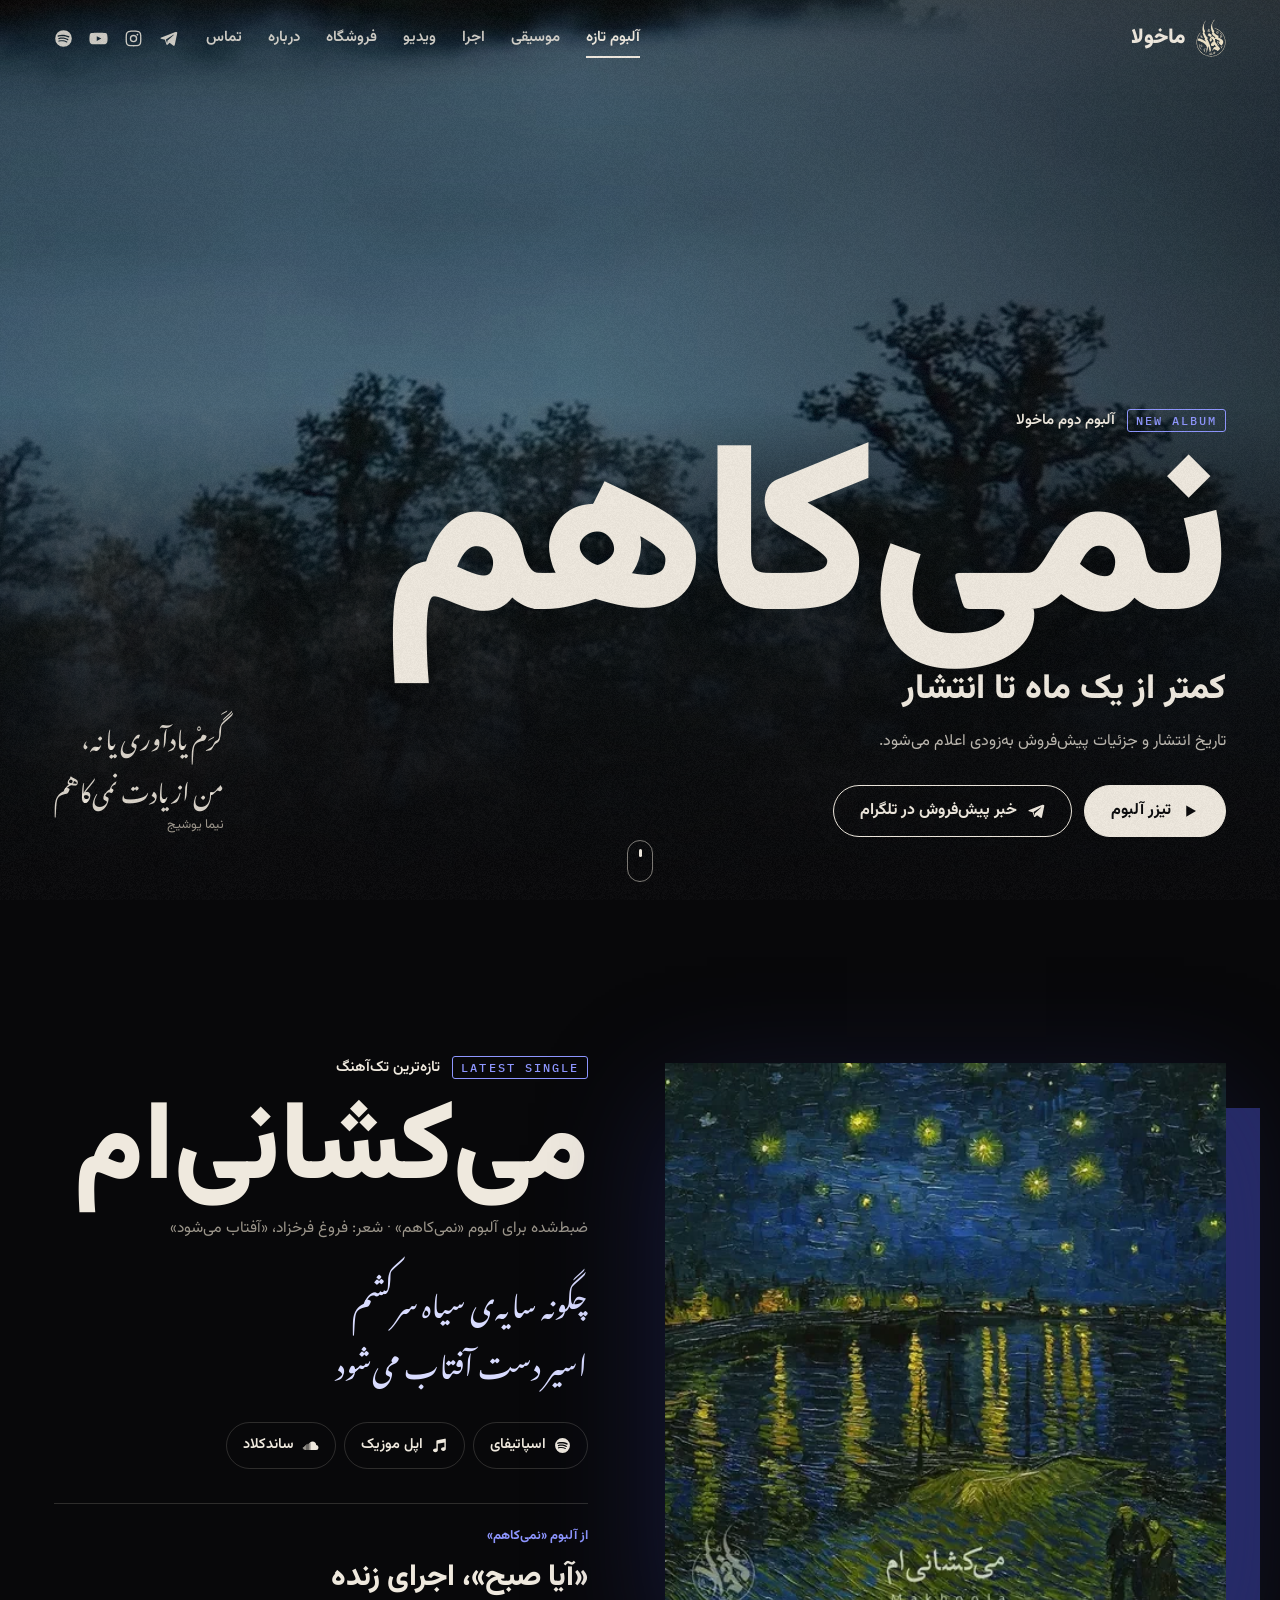
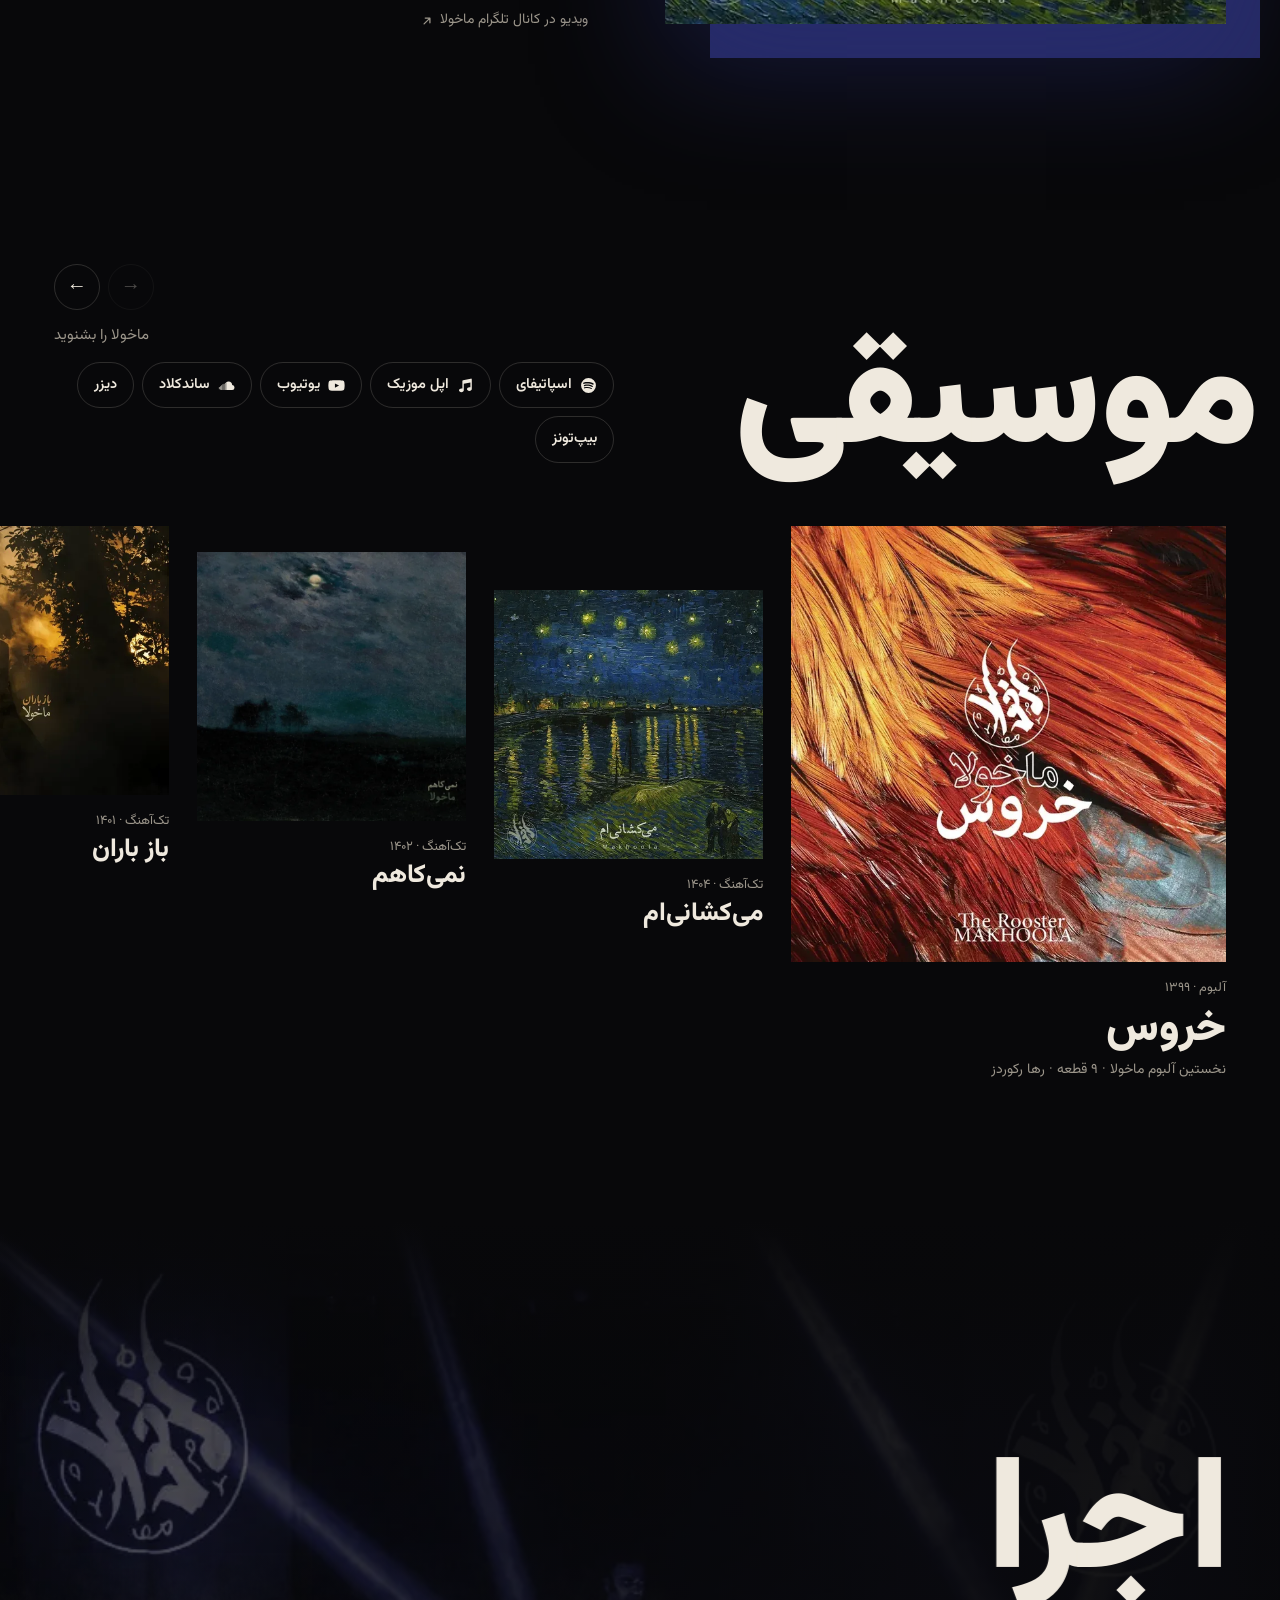
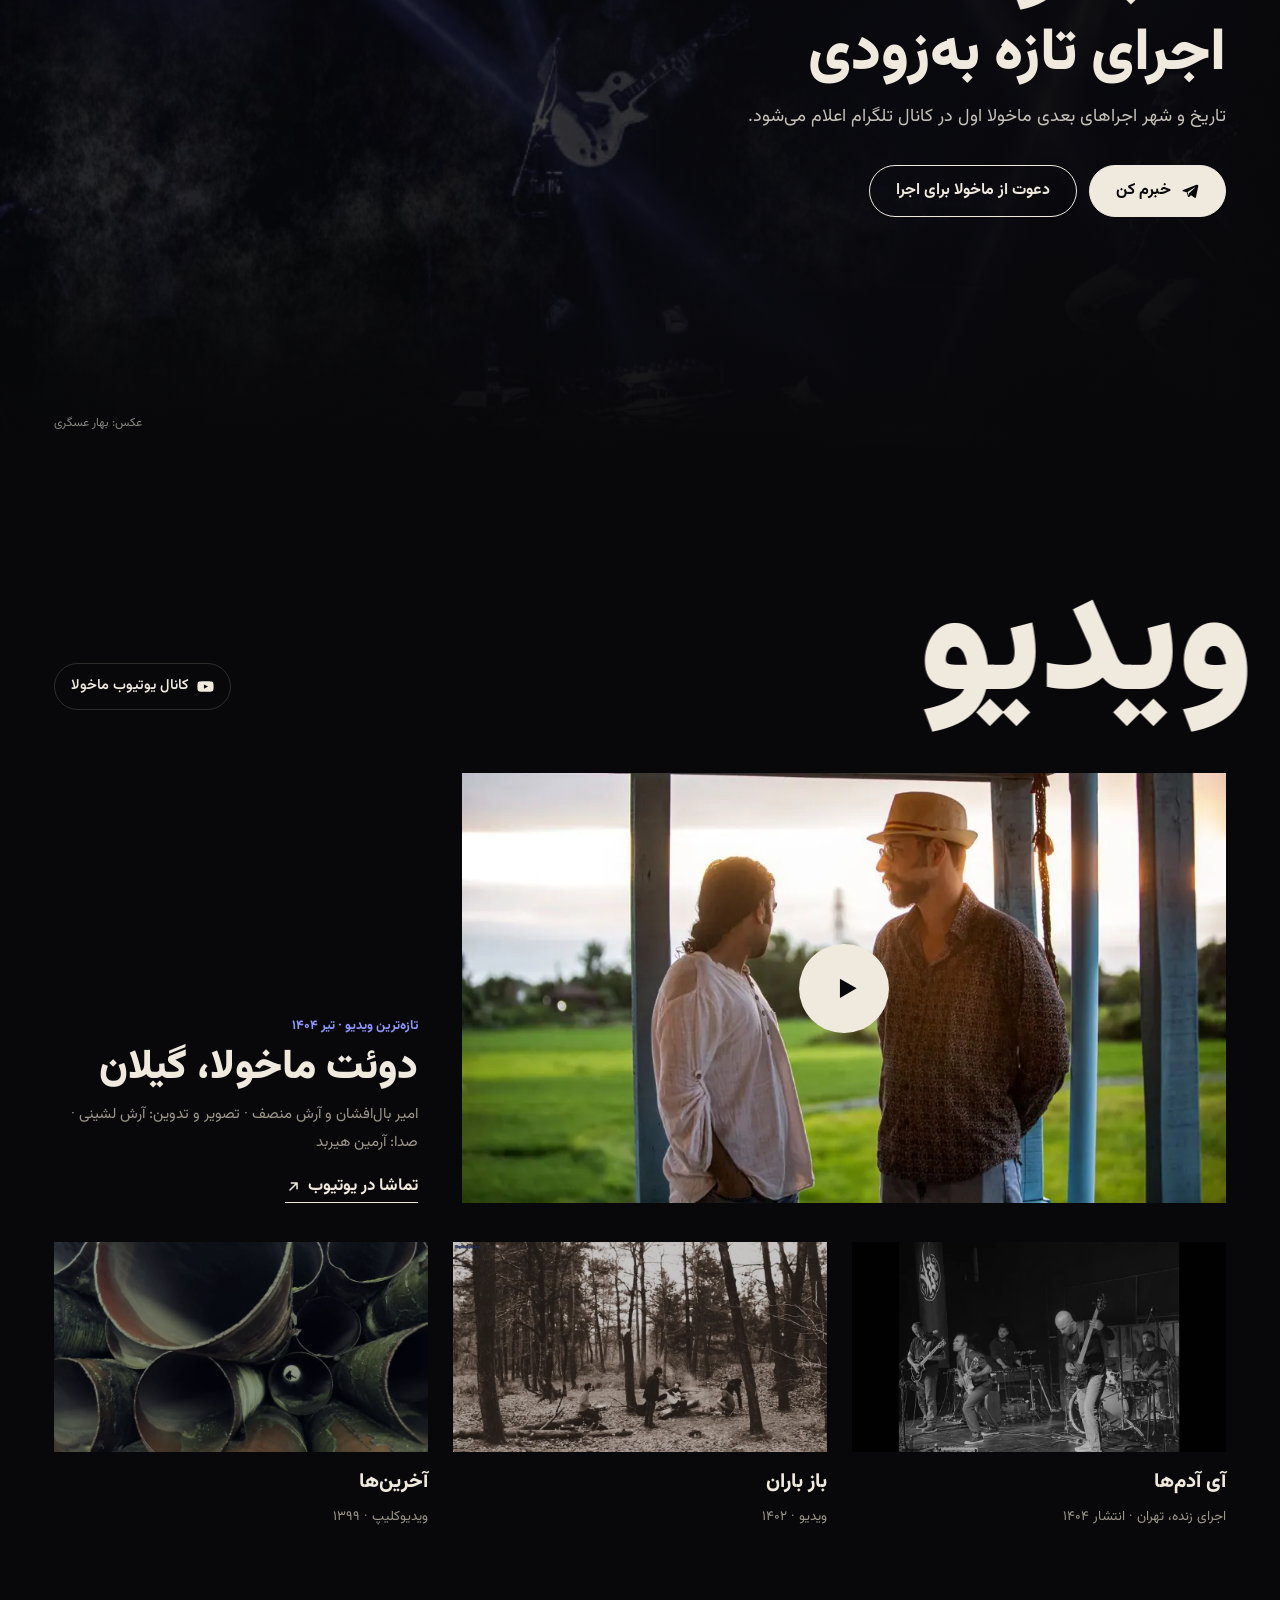
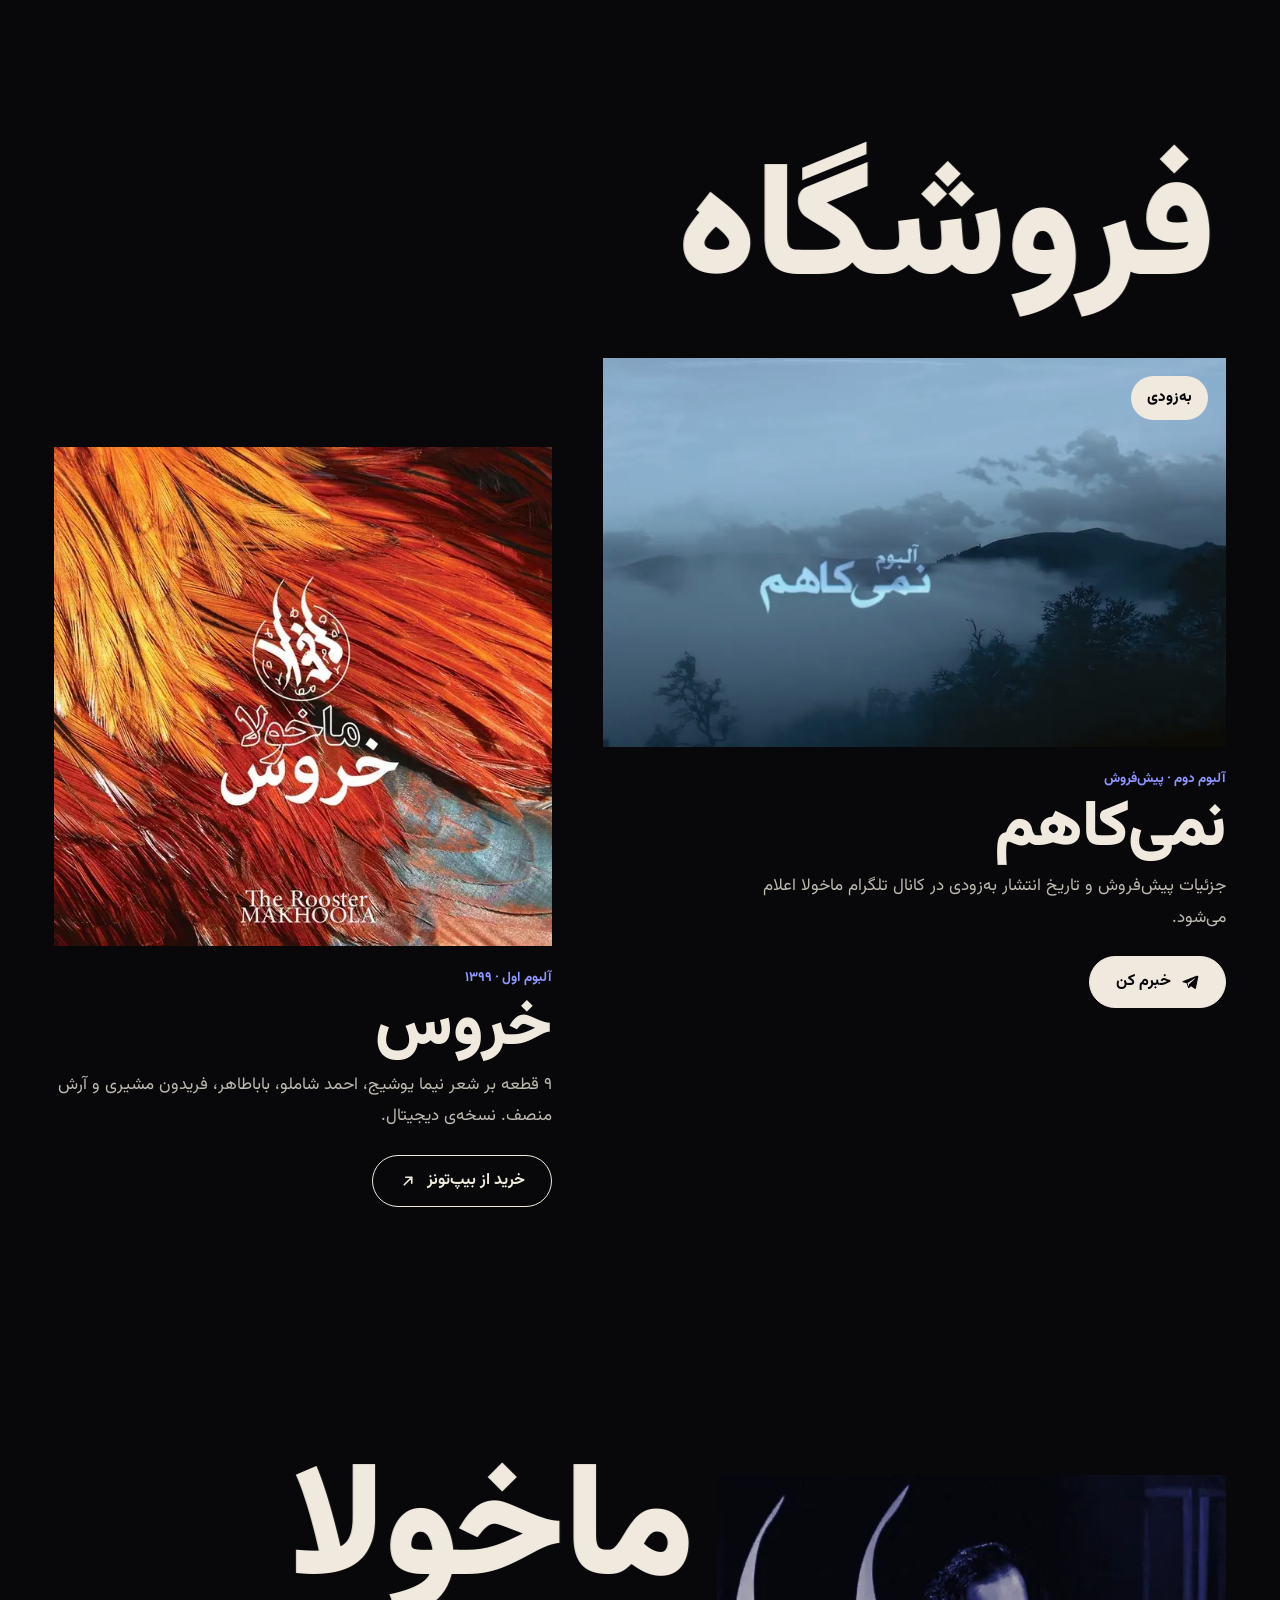
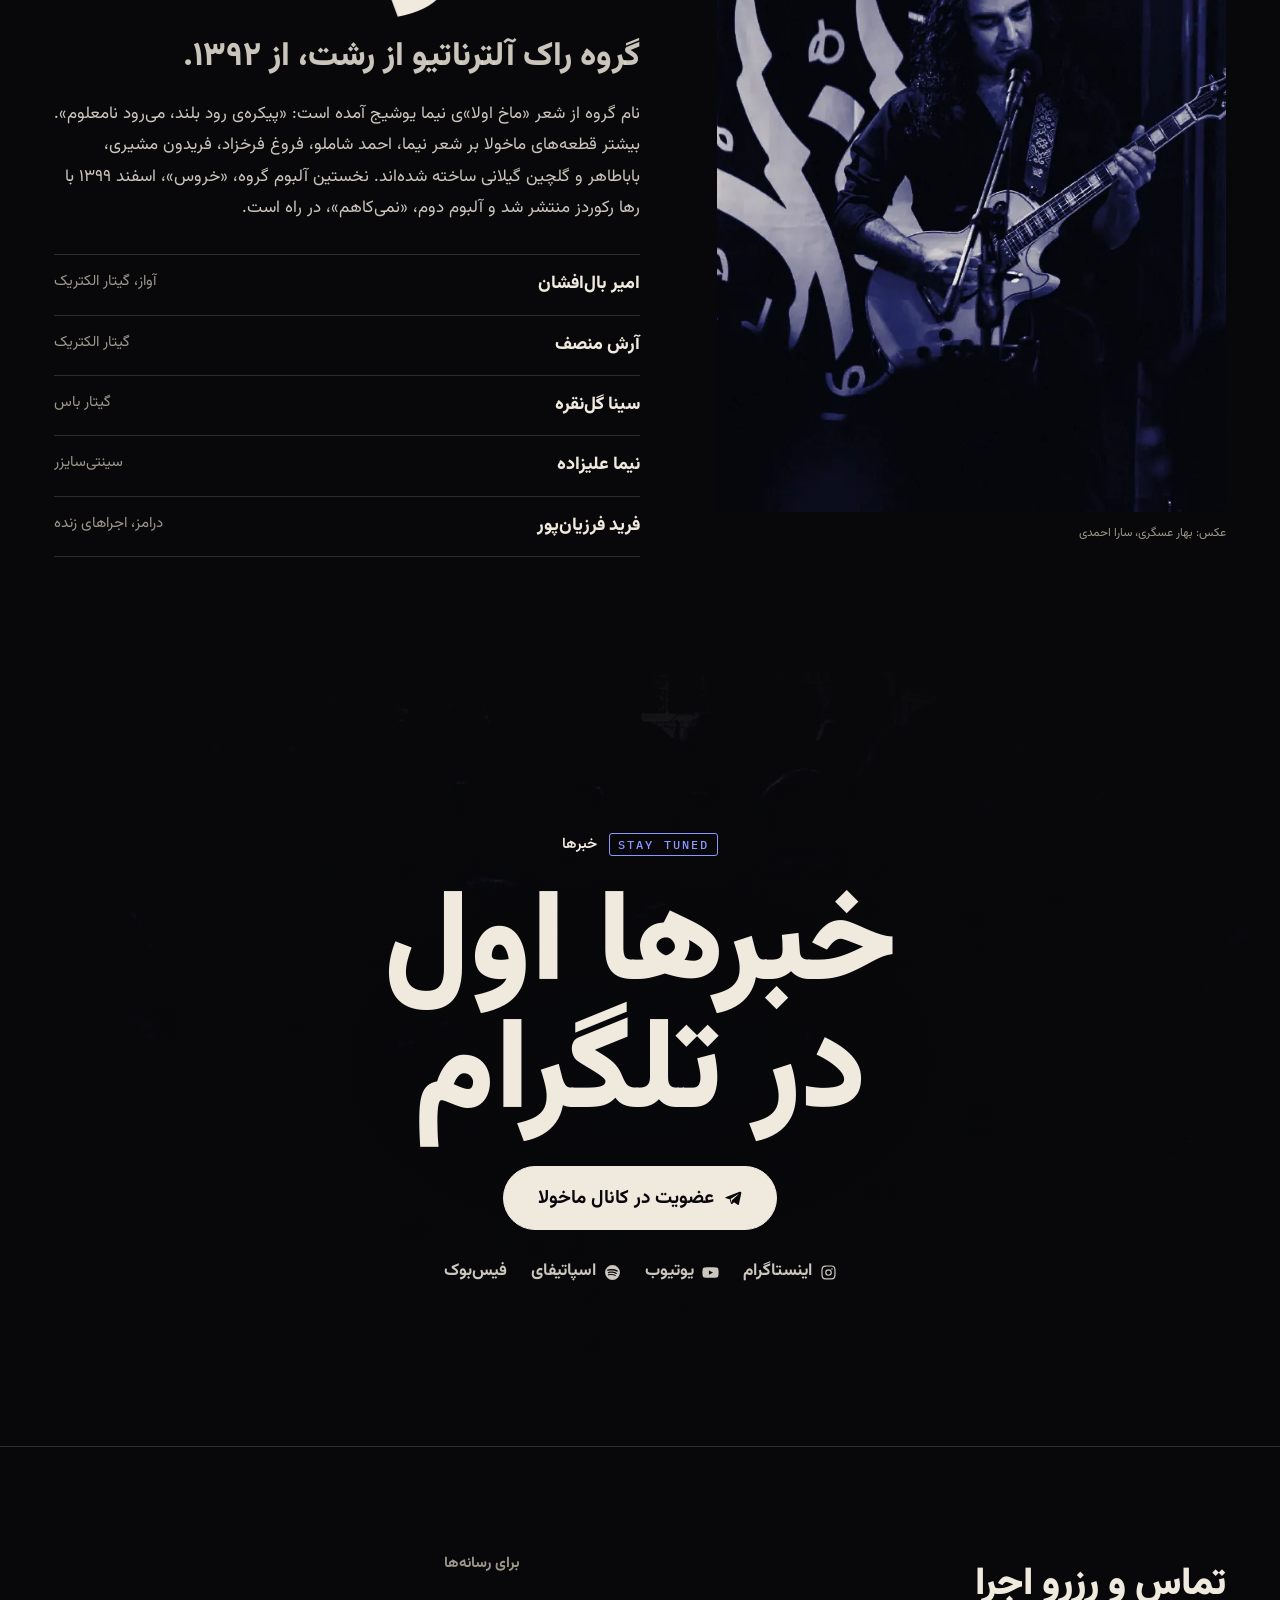
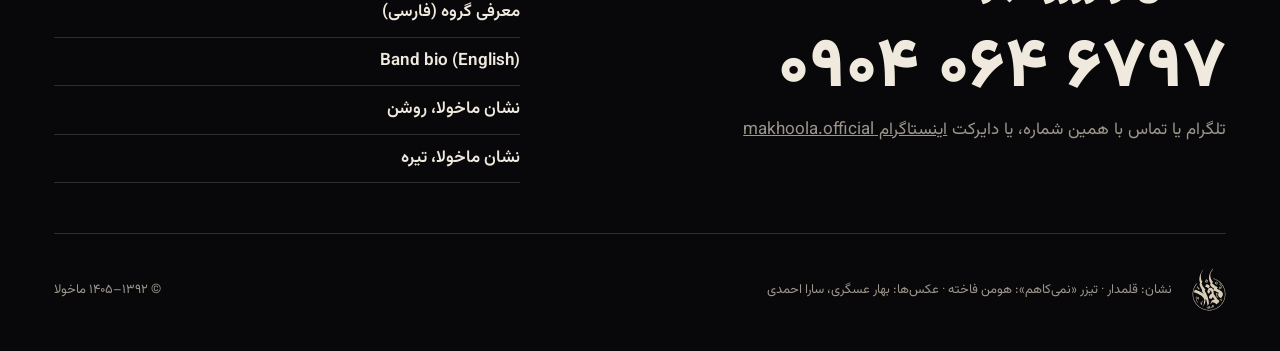
==== commit 39339eb6: "Say that the live «آی آدم‌ها» video was published in 1404 The label read as if the show took place i" ====
--- a/index.html
+++ b/index.html
@@ -224,7 +224,7 @@
       </div>
     </div>
     <ul class="clips">
-      <li data-reveal><button type="button" data-yt="47bFwMfGivs" data-t="آی آدم‌ها" data-k="اجرای زنده، تهران · خرداد ۱۴۰۴" data-s="شعر: نیما یوشیج · برگزارکننده: تیم دینامیک"><img src="assets/img/video/47bFwMfGivs.webp" width="960" height="540" alt="" loading="lazy" decoding="async"><b>آی آدم‌ها</b><span>اجرای زنده، تهران · ۱۴۰۴</span></button></li>
+      <li data-reveal><button type="button" data-yt="47bFwMfGivs" data-t="آی آدم‌ها" data-k="اجرای زنده، تهران · انتشار: خرداد ۱۴۰۴" data-s="شعر: نیما یوشیج · برگزارکننده: تیم دینامیک"><img src="assets/img/video/47bFwMfGivs.webp" width="960" height="540" alt="" loading="lazy" decoding="async"><b>آی آدم‌ها</b><span>اجرای زنده، تهران · انتشار ۱۴۰۴</span></button></li>
       <li data-reveal><button type="button" data-yt="TPROK7wVSpk" data-t="باز باران" data-k="ویدیوی ده‌سالگی ماخولا · اردیبهشت ۱۴۰۲" data-s="شعر: گلچین گیلانی · کارگردان، تصویربردار و تدوین: هومن فاخته"><img src="assets/img/video/TPROK7wVSpk.webp" width="960" height="540" alt="" loading="lazy" decoding="async"><b>باز باران</b><span>ویدیو · ۱۴۰۲</span></button></li>
       <li data-reveal><button type="button" data-yt="PS1QtrfssYY" data-t="آخرین‌ها" data-k="نخستین ویدیوکلیپ ماخولا · بهمن ۱۳۹۹" data-s="شعر: آرش منصف · کارگردان: هومن فاخته"><img src="assets/img/video/PS1QtrfssYY.webp" width="960" height="540" alt="" loading="lazy" decoding="async"><b>آخرین‌ها</b><span>ویدیوکلیپ · ۱۳۹۹</span></button></li>
     </ul>
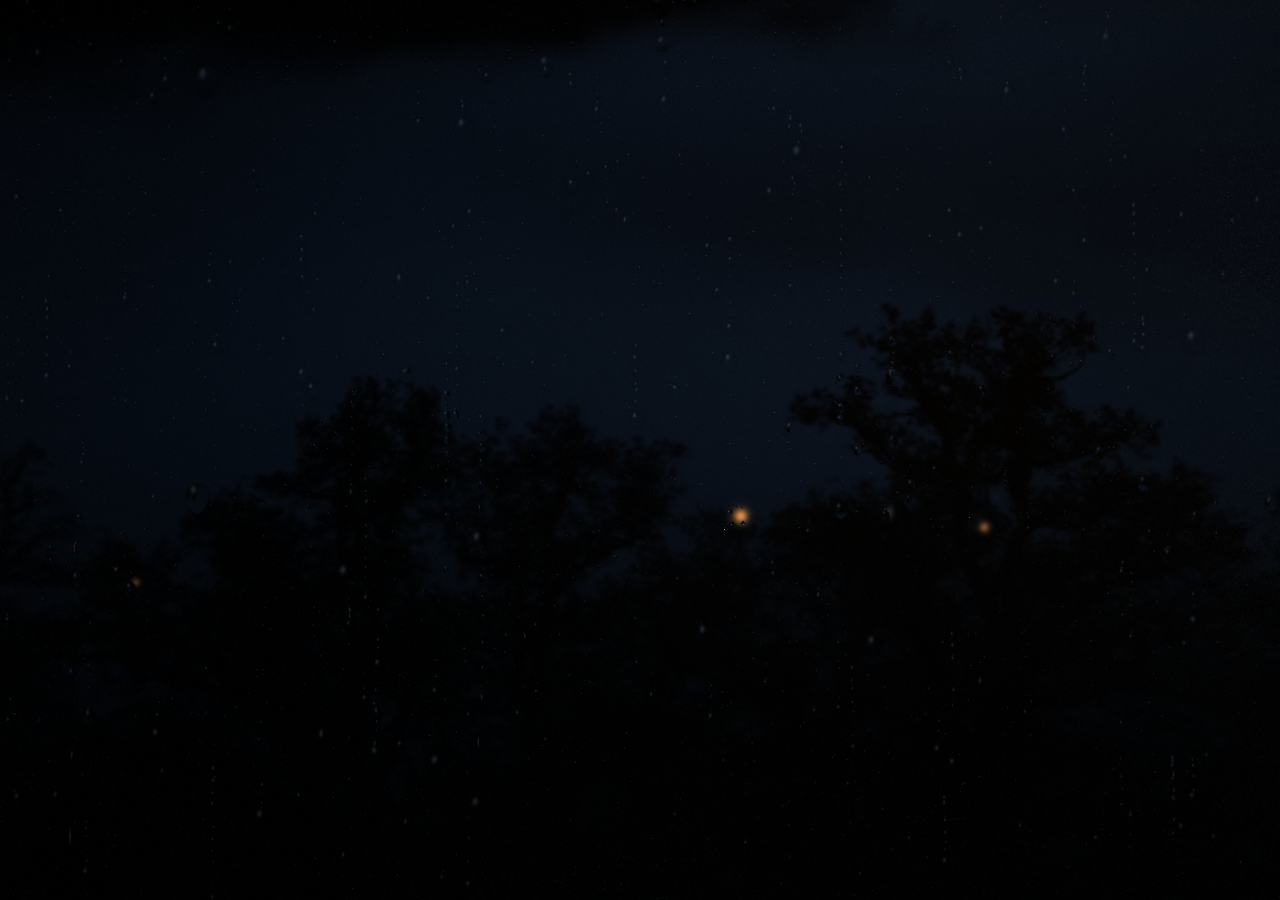
==== commit 77d97d7f: "Build the site as a fogged window on a rainy night The page is one WebGL2 scene instead of sections." ====
--- a/index.html
+++ b/index.html
@@ -3,327 +3,44 @@
 <head>
 <meta charset="utf-8">
 <meta name="viewport" content="width=device-width, initial-scale=1, viewport-fit=cover">
-<title>ماخولا · آلبوم تازه «نمی‌کاهم» به‌زودی</title>
-<meta name="description" content="ماخولا، گروه راک آلترناتیو از رشت. آلبوم دوم، «نمی‌کاهم»، کمتر از یک ماه دیگر منتشر می‌شود. تیزر، تک‌آهنگ تازه، ویدیوها، موسیقی و راه‌های تماس.">
-<meta name="theme-color" content="#08080a">
-<meta name="color-scheme" content="dark">
+<title>ماخولا</title>
+<meta name="description" content="ماخولا — نمی‌کاهم">
+<meta name="theme-color" content="#000000">
 <link rel="icon" href="assets/img/brand/emblem.svg" type="image/svg+xml">
 <link rel="apple-touch-icon" href="assets/img/brand/apple-touch-icon.png">
 <meta property="og:type" content="website">
-<meta property="og:site_name" content="ماخولا">
-<meta property="og:title" content="ماخولا · «نمی‌کاهم»، آلبوم دوم، به‌زودی">
-<meta property="og:description" content="کمتر از یک ماه تا انتشار. جزئیات پیش‌فروش و تاریخ انتشار به‌زودی اعلام می‌شود.">
+<meta property="og:locale" content="fa_IR">
+<meta property="og:title" content="ماخولا">
+<meta property="og:description" content="نمی‌کاهم">
+<meta property="og:url" content="https://bahramgg.github.io/Makhoola/">
 <meta property="og:image" content="https://bahramgg.github.io/Makhoola/assets/img/brand/og.jpg">
-<meta property="og:url" content="https://bahramgg.github.io/Makhoola/">
-<meta property="og:locale" content="fa_IR">
 <meta name="twitter:card" content="summary_large_image">
-<link rel="preload" href="assets/fonts/vazirmatn-arabic.woff2" as="font" type="font/woff2" crossorigin>
-<link rel="stylesheet" href="assets/css/site.css">
-<script>document.documentElement.classList.add('js')</script>
+<link rel="preload" href="assets/data/letters.json" as="fetch" crossorigin>
+<link rel="stylesheet" href="assets/css/window.css">
+<script type="application/ld+json">{"@context":"https://schema.org","@type":"MusicGroup","name":"ماخولا","alternateName":"Makhoola","url":"https://bahramgg.github.io/Makhoola/","sameAs":["https://www.instagram.com/makhoola.official","https://t.me/makhoola"]}</script>
 </head>
 <body>
-<a class="skip" href="#main">رفتن به محتوا</a>
-
-<svg class="sprite" aria-hidden="true" focusable="false">
-  <symbol id="i-play" viewBox="0 0 24 24"><path d="M7 4.5v15l13-7.5z"/></symbol>
-  <symbol id="i-out" viewBox="0 0 24 24"><path d="M7 17 17 7M9 7h8v8" fill="none" stroke="currentColor" stroke-width="2.2" stroke-linecap="round" stroke-linejoin="round"/></symbol>
-  <symbol id="i-tg" viewBox="0 0 24 24"><path d="M21.6 3.4 2.9 10.6c-1.3.5-1.3 1.2-.2 1.6l4.8 1.5 1.8 5.6c.2.6.4.8.9.8.4 0 .6-.2.9-.4l2.3-2.2 4.8 3.5c.9.5 1.5.2 1.7-.8l3.1-14.7c.3-1.3-.5-1.9-1.4-1.5zM8.7 13.4l9.5-6c.5-.3.9-.1.5.2l-8.1 7.3-.3 3.4z"/></symbol>
-  <symbol id="i-ig" viewBox="0 0 24 24"><path d="M12 7.3a4.7 4.7 0 1 0 0 9.4 4.7 4.7 0 0 0 0-9.4zm0 7.7a3 3 0 1 1 0-6 3 3 0 0 1 0 6zm6-7.9a1.1 1.1 0 1 1-2.2 0 1.1 1.1 0 0 1 2.2 0zM12 3.6c2.7 0 3 0 4.1.1 2.7.1 4 1.4 4.1 4.1.1 1.1.1 1.4.1 4.1s0 3-.1 4.1c-.1 2.7-1.4 4-4.1 4.1-1.1.1-1.4.1-4.1.1s-3 0-4.1-.1c-2.7-.1-4-1.4-4.1-4.1C3.7 15 3.7 14.7 3.7 12s0-3 .1-4.1c.1-2.7 1.4-4 4.1-4.1C9 3.7 9.3 3.6 12 3.6zM12 2c-2.7 0-3.1 0-4.2.1C4.2 2.2 2.2 4.2 2.1 7.8 2 8.9 2 9.3 2 12s0 3.1.1 4.2c.1 3.6 2.1 5.6 5.7 5.7 1.1.1 1.5.1 4.2.1s3.1 0 4.2-.1c3.6-.1 5.6-2.1 5.7-5.7.1-1.1.1-1.5.1-4.2s0-3.1-.1-4.2c-.1-3.6-2.1-5.6-5.7-5.7C15.1 2 14.7 2 12 2z"/></symbol>
-  <symbol id="i-yt" viewBox="0 0 24 24"><path d="M23 7.2a3 3 0 0 0-2.1-2.1C19 4.6 12 4.6 12 4.6s-7 0-8.9.5A3 3 0 0 0 1 7.2 31 31 0 0 0 .5 12 31 31 0 0 0 1 16.8a3 3 0 0 0 2.1 2.1c1.9.5 8.9.5 8.9.5s7 0 8.9-.5a3 3 0 0 0 2.1-2.1 31 31 0 0 0 .5-4.8 31 31 0 0 0-.5-4.8zM9.8 15V9l5.8 3z"/></symbol>
-  <symbol id="i-sp" viewBox="0 0 24 24"><path d="M12 1.5a10.5 10.5 0 1 0 0 21 10.5 10.5 0 0 0 0-21zm4.8 15.2a.7.7 0 0 1-.9.2c-2.5-1.5-5.6-1.8-9.3-1a.7.7 0 1 1-.3-1.3c4-.9 7.5-.5 10.3 1.2.3.2.4.6.2.9zm1.3-2.9a.8.8 0 0 1-1.1.3c-2.8-1.7-7.1-2.2-10.5-1.2a.8.8 0 1 1-.5-1.6c3.8-1.2 8.6-.6 11.8 1.4.4.2.5.7.3 1.1zm.1-3c-3.4-2-8.9-2.2-12.1-1.2a1 1 0 1 1-.6-1.8c3.7-1.1 9.8-.9 13.7 1.4a1 1 0 0 1-1 1.6z"/></symbol>
-  <symbol id="i-am" viewBox="0 0 24 24"><path d="M19.5 2.3 8.6 4.6c-.6.1-1 .6-1 1.2v10.6a3.2 3.2 0 0 0-1.4-.3c-1.9 0-3.4 1.2-3.4 2.7s1.5 2.7 3.4 2.7 3.4-1.2 3.4-2.7V9.6l9.3-2v7a3.2 3.2 0 0 0-1.4-.3c-1.9 0-3.4 1.2-3.4 2.7s1.5 2.7 3.4 2.7 3.4-1.2 3.4-2.7V3.4c0-.7-.7-1.3-1.4-1.1z"/></symbol>
-  <symbol id="i-sc" viewBox="0 0 24 24"><path d="M11.6 7.4v10.8h8.1a3.4 3.4 0 0 0 .4-6.8 5.3 5.3 0 0 0-8.5-4zM10 8.6v9.6h.9V8.2zM8.2 9.6v8.6h.9V9.4zM6.5 10.4v7.8h.9v-7.9zM4.8 11.7v6.5h.9v-6.6zM3 13v4.9h.9V13zM1.3 14.2v3.2h.9v-3.3z"/></symbol>
-  <symbol id="i-menu" viewBox="0 0 24 24"><path d="M3 7h18M3 12h18M3 17h18" fill="none" stroke="currentColor" stroke-width="2" stroke-linecap="round"/></symbol>
-  <symbol id="i-x" viewBox="0 0 24 24"><path d="M5 5l14 14M19 5 5 19" fill="none" stroke="currentColor" stroke-width="2" stroke-linecap="round"/></symbol>
-  <symbol id="i-sound" viewBox="0 0 24 24"><path d="M4 9v6h4l5 4V5L8 9zM16.5 8.5a5 5 0 0 1 0 7M19 6a8.5 8.5 0 0 1 0 12" fill="none" stroke="currentColor" stroke-width="2" stroke-linecap="round" stroke-linejoin="round"/></symbol>
-</svg>
-
-<header class="bar" id="bar">
-  <a class="bar__logo" href="#top" aria-label="ماخولا، بازگشت به بالا">
-    <img src="assets/img/brand/emblem.svg" width="34" height="43" alt="">
-    <span>ماخولا</span>
-  </a>
-  <nav class="bar__nav" id="nav" aria-label="منوی اصلی">
-    <a href="#album">آلبوم تازه</a>
-    <a href="#music">موسیقی</a>
-    <a href="#live">اجرا</a>
-    <a href="#video">ویدیو</a>
-    <a href="#store">فروشگاه</a>
-    <a href="#about">درباره</a>
-    <a href="#contact">تماس</a>
-  </nav>
-  <div class="bar__social">
-    <a href="https://t.me/makhoola" target="_blank" rel="noopener" aria-label="تلگرام"><svg><use href="#i-tg"/></svg></a>
-    <a href="https://www.instagram.com/makhoola.official" target="_blank" rel="noopener" aria-label="اینستاگرام"><svg><use href="#i-ig"/></svg></a>
-    <a href="https://www.youtube.com/@makhoola.official" target="_blank" rel="noopener" aria-label="یوتیوب"><svg><use href="#i-yt"/></svg></a>
-    <a href="https://open.spotify.com/artist/2iBwseZKrm1bWGM1ootnCq" target="_blank" rel="noopener" aria-label="اسپاتیفای"><svg><use href="#i-sp"/></svg></a>
-  </div>
-  <button class="bar__menu" type="button" aria-expanded="false" aria-controls="nav" aria-label="منو"><svg><use href="#i-menu"/></svg></button>
-</header>
-
-<main id="main">
-
-  <!-- ============ NEW ALBUM ============ -->
-  <section class="hero" id="top" aria-labelledby="album-t">
-    <div class="hero__media" aria-hidden="true">
-      <video class="hero__video" muted loop playsinline autoplay preload="auto" poster="assets/video/nemikaham-bg.webp">
-        <source src="assets/video/nemikaham-bg.webm" type="video/webm">
-        <source src="assets/video/nemikaham-bg.mp4" type="video/mp4">
-      </video>
-      <i class="fog fog--a"></i><i class="fog fog--b"></i>
-    </div>
-    <div class="hero__body" id="album">
-      <p class="eyebrow"><span lang="en">NEW ALBUM</span>آلبوم دوم ماخولا</p>
-      <h1 class="hero__title" id="album-t"><span class="sr-only">ماخولا، </span><span class="fit">نمی‌کاهم</span></h1>
-      <p class="hero__when">کمتر از یک ماه تا انتشار</p>
-      <p class="hero__note">تاریخ انتشار و جزئیات پیش‌فروش به‌زودی اعلام می‌شود.</p>
-      <div class="cta">
-        <button class="btn btn--solid" type="button" data-teaser><svg><use href="#i-play"/></svg>تیزر آلبوم</button>
-        <a class="btn" href="https://t.me/makhoola" target="_blank" rel="noopener"><svg><use href="#i-tg"/></svg>خبر پیش‌فروش در تلگرام</a>
-      </div>
-    </div>
-    <figure class="hero__verse">
-      <blockquote><p>گَرَمْ یادآوری یا نه،<br>من از یادت نمی‌کاهم</p></blockquote>
-      <figcaption>نیما یوشیج</figcaption>
-    </figure>
-    <a class="hero__down" href="#single" aria-label="ادامه"><span></span></a>
-  </section>
-
-  <!-- ============ LATEST SINGLE + PREVIEW ============ -->
-  <section class="single" id="single" aria-labelledby="single-t">
-    <div class="single__art" data-reveal>
-      <img src="assets/img/site/single-mikeshaniam.webp" width="480" height="480" alt="جلد تک‌آهنگ «می‌کشانی‌ام»؛ «شب پرستاره بر فراز رون»، ونسان ونگوگ" loading="lazy" decoding="async">
-    </div>
-    <div class="single__text">
-      <p class="eyebrow" data-reveal><span lang="en">LATEST SINGLE</span>تازه‌ترین تک‌آهنگ</p>
-      <h2 class="single__title" id="single-t" data-reveal>می‌کشانی‌ام</h2>
-      <p class="single__meta" data-reveal>ضبط‌شده برای آلبوم «نمی‌کاهم» · شعر: فروغ فرخزاد، «آفتاب می‌شود»</p>
-      <p class="single__verse" data-reveal>چگونه سایه‌ی سیاه سرکشم<br>اسیر دست آفتاب می‌شود</p>
-      <div class="listen" data-reveal>
-        <a class="pill" href="https://open.spotify.com/track/0T0BBTbwytFV4Fvty2kS2f" target="_blank" rel="noopener"><svg><use href="#i-sp"/></svg>اسپاتیفای</a>
-        <a class="pill" href="https://music.apple.com/album/1815429822" target="_blank" rel="noopener"><svg><use href="#i-am"/></svg>اپل موزیک</a>
-        <a class="pill" href="https://soundcloud.com/makhoola/makhoola_mikeshaniam" target="_blank" rel="noopener"><svg><use href="#i-sc"/></svg>ساندکلاد</a>
-      </div>
-      <a class="preview" href="https://t.me/makhoola/239" target="_blank" rel="noopener" data-reveal>
-        <span class="preview__k">از آلبوم «نمی‌کاهم»</span>
-        <span class="preview__t">«آیا صبح»، اجرای زنده</span>
-        <span class="preview__s">ویدیو در کانال تلگرام ماخولا <svg><use href="#i-out"/></svg></span>
-      </a>
-    </div>
-  </section>
-
-  <!-- ============ MUSIC ============ -->
-  <section class="music" id="music" aria-labelledby="music-t">
-    <header class="head">
-      <h2 class="head__t" id="music-t" data-drift>موسیقی</h2>
-      <div class="head__side">
-        <div class="shelf__nav"><button type="button" data-shelf="-1" aria-label="آثار قبلی">→</button><button type="button" data-shelf="1" aria-label="آثار بعدی">←</button></div>
-        <p>ماخولا را بشنوید</p>
-        <div class="listen listen--small">
-          <a class="pill" href="https://open.spotify.com/artist/2iBwseZKrm1bWGM1ootnCq" target="_blank" rel="noopener"><svg><use href="#i-sp"/></svg>اسپاتیفای</a>
-          <a class="pill" href="https://music.apple.com/us/artist/makhoola/1558680983" target="_blank" rel="noopener"><svg><use href="#i-am"/></svg>اپل موزیک</a>
-          <a class="pill" href="https://www.youtube.com/@makhoola.official" target="_blank" rel="noopener"><svg><use href="#i-yt"/></svg>یوتیوب</a>
-          <a class="pill" href="https://soundcloud.com/makhoola" target="_blank" rel="noopener"><svg><use href="#i-sc"/></svg>ساندکلاد</a>
-          <a class="pill" href="https://www.deezer.com/artist/126716862" target="_blank" rel="noopener">دیزر</a>
-          <a class="pill" href="https://beeptunes.com/album/568384163" target="_blank" rel="noopener">بیپ‌تونز</a>
-        </div>
-      </div>
-    </header>
-    <div class="shelf" tabindex="0" aria-label="آثار ماخولا؛ برای دیدن بقیه به چپ بکشید">
-      <ol class="shelf__list">
-        <li class="rel rel--album">
-          <a href="https://music.apple.com/album/1558680977" target="_blank" rel="noopener">
-            <img src="assets/img/site/cover-khoroos.webp" width="640" height="640" alt="جلد آلبوم «خروس»" loading="lazy" decoding="async">
-            <span class="rel__k">آلبوم · ۱۳۹۹</span><b class="rel__t">خروس</b><span class="rel__s">نخستین آلبوم ماخولا · ۹ قطعه · رها رکوردز</span>
-          </a>
-        </li>
-        <li class="rel">
-          <a href="https://open.spotify.com/track/0T0BBTbwytFV4Fvty2kS2f" target="_blank" rel="noopener">
-            <img src="assets/img/site/cover-mikeshaniam.webp" width="480" height="480" alt="جلد «می‌کشانی‌ام»" loading="lazy" decoding="async">
-            <span class="rel__k">تک‌آهنگ · ۱۴۰۴</span><b class="rel__t">می‌کشانی‌ام</b>
-          </a>
-        </li>
-        <li class="rel">
-          <a href="https://music.apple.com/album/1723051066" target="_blank" rel="noopener">
-            <img src="assets/img/site/cover-nemikaham.webp" width="640" height="640" alt="جلد تک‌آهنگ «نمی‌کاهم»" loading="lazy" decoding="async">
-            <span class="rel__k">تک‌آهنگ · ۱۴۰۲</span><b class="rel__t">نمی‌کاهم</b>
-          </a>
-        </li>
-        <li class="rel">
-          <a href="https://music.apple.com/album/1714030357" target="_blank" rel="noopener">
-            <img src="assets/img/site/cover-baz-baran.webp" width="480" height="480" alt="جلد «باز باران»" loading="lazy" decoding="async">
-            <span class="rel__k">تک‌آهنگ · ۱۴۰۱</span><b class="rel__t">باز باران</b>
-          </a>
-        </li>
-        <li class="rel">
-          <a href="https://music.apple.com/album/1747586608" target="_blank" rel="noopener">
-            <img src="assets/img/site/cover-akharinha.webp" width="480" height="480" alt="جلد «آخرین‌ها»" loading="lazy" decoding="async">
-            <span class="rel__k">تک‌آهنگ · ۱۳۹۹</span><b class="rel__t">آخرین‌ها</b>
-          </a>
-        </li>
-        <li class="rel">
-          <a href="https://music.apple.com/album/1728009485" target="_blank" rel="noopener">
-            <img src="assets/img/site/cover-raz.webp" width="480" height="480" alt="جلد «راز»" loading="lazy" decoding="async">
-            <span class="rel__k">تک‌آهنگ · ۱۳۹۹</span><b class="rel__t">راز</b>
-          </a>
-        </li>
-        <li class="rel">
-          <a href="https://music.apple.com/album/1715126900" target="_blank" rel="noopener">
-            <img src="assets/img/site/cover-darvag.webp" width="480" height="480" alt="جلد «داروگ»" loading="lazy" decoding="async">
-            <span class="rel__k">تک‌آهنگ · ۱۳۹۹</span><b class="rel__t">داروگ</b>
-          </a>
-        </li>
-        <li class="rel">
-          <a href="https://music.apple.com/album/1739581110" target="_blank" rel="noopener">
-            <img src="assets/img/site/cover-canada.webp" width="480" height="480" alt="جلد «کانادا»" loading="lazy" decoding="async">
-            <span class="rel__k">تک‌آهنگ · ۱۳۹۵</span><b class="rel__t">کانادا</b>
-          </a>
-        </li>
-        <li class="rel">
-          <a href="https://music.apple.com/album/1774403318" target="_blank" rel="noopener">
-            <img src="assets/img/site/cover-az-talarha.webp" width="480" height="480" alt="جلد «از تالارهای زیر آب»" loading="lazy" decoding="async">
-            <span class="rel__k">تک‌آهنگ · ۱۳۹۵</span><b class="rel__t">از تالارهای زیر آب</b>
-          </a>
-        </li>
-      </ol>
-    </div>
-  </section>
-
-  <!-- ============ LIVE ============ -->
-  <section class="live" id="live" aria-labelledby="live-t">
-    <img class="live__bg" src="assets/img/site/duo-1402-hilaj-beams.webp" width="800" height="533" alt="" loading="lazy" decoding="async">
-    <i class="fog fog--live" aria-hidden="true"></i>
-    <div class="live__body">
-      <h2 class="head__t" id="live-t" data-drift>اجرا</h2>
-      <p class="live__big" data-reveal>اجرای تازه به‌زودی</p>
-      <p class="live__note" data-reveal>تاریخ و شهر اجراهای بعدی ماخولا اول در کانال تلگرام اعلام می‌شود.</p>
-      <div class="cta" data-reveal>
-        <a class="btn btn--solid" href="https://t.me/makhoola" target="_blank" rel="noopener"><svg><use href="#i-tg"/></svg>خبرم کن</a>
-        <a class="btn" href="#contact">دعوت از ماخولا برای اجرا</a>
-      </div>
-    </div>
-    <p class="credit">عکس: بهار عسگری</p>
-  </section>
-
-  <!-- ============ VIDEO ============ -->
-  <section class="video" id="video" aria-labelledby="video-t">
-    <header class="head">
-      <h2 class="head__t" id="video-t" data-drift>ویدیو</h2>
-      <div class="head__side"><a class="pill" href="https://www.youtube.com/@makhoola.official" target="_blank" rel="noopener"><svg><use href="#i-yt"/></svg>کانال یوتیوب ماخولا</a></div>
-    </header>
-    <div class="player" data-reveal>
-      <button class="player__poster" type="button" data-yt="QVz8-Jlnc6U" aria-label="پخش ویدیوی «دوئت ماخولا، گیلان»">
-        <img src="assets/img/video/QVz8-Jlnc6U.webp" width="960" height="540" alt="" loading="lazy" decoding="async">
-        <span class="player__play"><svg><use href="#i-play"/></svg></span>
-      </button>
-      <div class="player__info">
-        <p class="player__k">تازه‌ترین ویدیو · تیر ۱۴۰۴</p>
-        <h3 class="player__t">دوئت ماخولا، گیلان</h3>
-        <p class="player__s">امیر بال‌افشان و آرش منصف · تصویر و تدوین: آرش لشینی · صدا: آرمین هیربد</p>
-        <a class="player__link" href="https://www.youtube.com/watch?v=QVz8-Jlnc6U" target="_blank" rel="noopener">تماشا در یوتیوب <svg><use href="#i-out"/></svg></a>
-      </div>
-    </div>
-    <ul class="clips">
-      <li data-reveal><button type="button" data-yt="47bFwMfGivs" data-t="آی آدم‌ها" data-k="اجرای زنده، تهران · انتشار: خرداد ۱۴۰۴" data-s="شعر: نیما یوشیج · برگزارکننده: تیم دینامیک"><img src="assets/img/video/47bFwMfGivs.webp" width="960" height="540" alt="" loading="lazy" decoding="async"><b>آی آدم‌ها</b><span>اجرای زنده، تهران · انتشار ۱۴۰۴</span></button></li>
-      <li data-reveal><button type="button" data-yt="TPROK7wVSpk" data-t="باز باران" data-k="ویدیوی ده‌سالگی ماخولا · اردیبهشت ۱۴۰۲" data-s="شعر: گلچین گیلانی · کارگردان، تصویربردار و تدوین: هومن فاخته"><img src="assets/img/video/TPROK7wVSpk.webp" width="960" height="540" alt="" loading="lazy" decoding="async"><b>باز باران</b><span>ویدیو · ۱۴۰۲</span></button></li>
-      <li data-reveal><button type="button" data-yt="PS1QtrfssYY" data-t="آخرین‌ها" data-k="نخستین ویدیوکلیپ ماخولا · بهمن ۱۳۹۹" data-s="شعر: آرش منصف · کارگردان: هومن فاخته"><img src="assets/img/video/PS1QtrfssYY.webp" width="960" height="540" alt="" loading="lazy" decoding="async"><b>آخرین‌ها</b><span>ویدیوکلیپ · ۱۳۹۹</span></button></li>
-    </ul>
-  </section>
-
-  <!-- ============ STORE ============ -->
-  <section class="store" id="store" aria-labelledby="store-t">
-    <header class="head">
-      <h2 class="head__t" id="store-t" data-drift>فروشگاه</h2>
-    </header>
-    <div class="store__grid">
-      <article class="item item--soon" data-reveal>
-        <div class="item__art" aria-hidden="true">
-          <img src="assets/img/site/album-nemikaham.webp" width="1280" height="720" alt="" loading="lazy" decoding="async">
-          <span class="item__badge">به‌زودی</span>
-        </div>
-        <p class="item__k">آلبوم دوم · پیش‌فروش</p>
-        <h3 class="item__t">نمی‌کاهم</h3>
-        <p class="item__s">جزئیات پیش‌فروش و تاریخ انتشار به‌زودی در کانال تلگرام ماخولا اعلام می‌شود.</p>
-        <a class="btn btn--solid" href="https://t.me/makhoola" target="_blank" rel="noopener"><svg><use href="#i-tg"/></svg>خبرم کن</a>
-      </article>
-      <article class="item" data-reveal>
-        <div class="item__art"><img src="assets/img/site/cover-khoroos.webp" width="640" height="640" alt="جلد آلبوم «خروس»" loading="lazy" decoding="async"></div>
-        <p class="item__k">آلبوم اول · ۱۳۹۹</p>
-        <h3 class="item__t">خروس</h3>
-        <p class="item__s">۹ قطعه بر شعر نیما یوشیج، احمد شاملو، باباطاهر، فریدون مشیری و آرش منصف. نسخه‌ی دیجیتال.</p>
-        <a class="btn" href="https://beeptunes.com/album/568384163" target="_blank" rel="noopener">خرید از بیپ‌تونز <svg><use href="#i-out"/></svg></a>
-      </article>
-    </div>
-  </section>
-
-  <!-- ============ ABOUT ============ -->
-  <section class="about" id="about" aria-labelledby="about-t">
-    <figure class="about__photo" data-reveal>
-      <img src="assets/img/site/duo-1402-offbeat-amir.webp" width="800" height="800" alt="امیر بال‌افشان روی صحنه، جلوی نشان ماخولا" loading="lazy" decoding="async">
-      <figcaption>عکس: بهار عسگری، سارا احمدی</figcaption>
-    </figure>
-    <div class="about__text">
-      <h2 class="head__t" id="about-t" data-drift>ماخولا</h2>
-      <p class="about__lead" data-reveal>گروه راک آلترناتیو از رشت، از ۱۳۹۲.</p>
-      <p data-reveal>نام گروه از شعر «ماخ اولا»ی نیما یوشیج آمده است: «پیکره‌ی رود بلند، می‌رود نامعلوم». بیشتر قطعه‌های ماخولا بر شعر نیما، احمد شاملو، فروغ فرخزاد، فریدون مشیری، باباطاهر و گلچین گیلانی ساخته شده‌اند. نخستین آلبوم گروه، «خروس»، اسفند ۱۳۹۹ با رها رکوردز منتشر شد و آلبوم دوم، «نمی‌کاهم»، در راه است.</p>
-      <ul class="members" data-reveal>
-        <li><b>امیر بال‌افشان</b><span>آواز، گیتار الکتریک</span></li>
-        <li><b>آرش منصف</b><span>گیتار الکتریک</span></li>
-        <li><b>سینا گل‌نقره</b><span>گیتار باس</span></li>
-        <li><b>نیما علیزاده</b><span>سینتی‌سایزر</span></li>
-        <li><b>فرید فرزیان‌پور</b><span>درامز، اجراهای زنده</span></li>
-      </ul>
-    </div>
-  </section>
-
-  <!-- ============ JOIN ============ -->
-  <section class="join" aria-labelledby="join-t">
-    <img class="join__bg" src="assets/img/site/duo-1402-offbeat-crowd.webp" width="800" height="800" alt="" loading="lazy" decoding="async">
-    <div class="join__body">
-      <p class="eyebrow"><span lang="en">STAY TUNED</span>خبرها</p>
-      <h2 class="join__t" id="join-t" data-reveal>خبرها اول<br>در تلگرام</h2>
-      <a class="btn btn--solid btn--big" href="https://t.me/makhoola" target="_blank" rel="noopener" data-reveal><svg><use href="#i-tg"/></svg>عضویت در کانال ماخولا</a>
-      <div class="join__more" data-reveal>
-        <a href="https://www.instagram.com/makhoola.official" target="_blank" rel="noopener"><svg><use href="#i-ig"/></svg>اینستاگرام</a>
-        <a href="https://www.youtube.com/@makhoola.official" target="_blank" rel="noopener"><svg><use href="#i-yt"/></svg>یوتیوب</a>
-        <a href="https://open.spotify.com/artist/2iBwseZKrm1bWGM1ootnCq" target="_blank" rel="noopener"><svg><use href="#i-sp"/></svg>اسپاتیفای</a>
-        <a href="https://www.facebook.com/makhoola.official" target="_blank" rel="noopener">فیس‌بوک</a>
-      </div>
-    </div>
-  </section>
+<video id="outside" muted loop playsinline autoplay preload="auto" poster="assets/video/nemikaham-bg.webp" aria-hidden="true">
+  <source src="assets/video/nemikaham-bg.webm" type="video/webm">
+  <source src="assets/video/nemikaham-bg.mp4" type="video/mp4">
+</video>
+<video id="teaser" playsinline preload="none" aria-hidden="true">
+  <source src="assets/video/nemikaham-teaser.webm" type="video/webm">
+  <source src="assets/video/nemikaham-teaser.mp4" type="video/mp4">
+</video>
+<picture>
+  <source media="(orientation: portrait)" srcset="assets/img/site/window-tall.jpg">
+  <img class="still" src="assets/img/site/window-wide.jpg" alt="" loading="lazy">
+</picture>
+<canvas id="glass" aria-hidden="true"></canvas>
+<main>
+  <h1 class="sr">ماخولا</h1>
+  <p class="sr">نمی‌کاهم</p>
+  <button id="play" class="hit" type="button" aria-label="پخش تیزر آلبوم «نمی‌کاهم»" hidden></button>
+  <button id="sound" class="hit" type="button" aria-label="صدای باران" aria-pressed="false" hidden></button>
+  <a id="handle" class="hit" href="https://www.instagram.com/makhoola.official" target="_blank" rel="noopener" aria-label="ماخولا در اینستاگرام" hidden></a>
+  <a class="plain" href="https://www.instagram.com/makhoola.official" target="_blank" rel="noopener">@makhoola.official</a>
 </main>
-
-<!-- ============ CONTACT ============ -->
-<footer class="foot" id="contact" aria-labelledby="contact-t">
-  <div class="foot__main">
-    <h2 class="foot__t" id="contact-t">تماس و رزرو اجرا</h2>
-    <p class="foot__phone"><a href="tel:+989040646797" dir="ltr">۰۹۰۴ ۰۶۴ ۶۷۹۷</a></p>
-    <p>تلگرام یا تماس با همین شماره، یا دایرکت <a href="https://www.instagram.com/makhoola.official" target="_blank" rel="noopener">اینستاگرام makhoola.official</a></p>
-  </div>
-  <div class="foot__press">
-    <h3>برای رسانه‌ها</h3>
-    <ul>
-      <li><a href="assets/press/bio-fa.txt" download>معرفی گروه (فارسی)</a></li>
-      <li><a href="assets/press/bio-en.txt" download lang="en">Band bio (English)</a></li>
-      <li><a href="assets/press/makhoola-logo-light.svg" download>نشان ماخولا، روشن</a></li>
-      <li><a href="assets/press/makhoola-logo-dark.svg" download>نشان ماخولا، تیره</a></li>
-    </ul>
-  </div>
-  <div class="foot__end">
-    <img src="assets/img/brand/emblem.svg" width="56" height="71" alt="">
-    <p>نشان: قلمدار · تیزر «نمی‌کاهم»: هومن فاخته · عکس‌ها: بهار عسگری، سارا احمدی</p>
-    <p>© ۱۳۹۲–۱۴۰۵ ماخولا</p>
-  </div>
-</footer>
-
-<div class="modal" id="modal" role="dialog" aria-modal="true" aria-labelledby="modal-t" hidden>
-  <button class="modal__x" type="button" data-close aria-label="بستن"><svg><use href="#i-x"/></svg></button>
-  <div class="modal__box">
-    <div class="modal__media"></div>
-    <p class="modal__t" id="modal-t"></p>
-  </div>
-</div>
-
-<script src="assets/js/site.js" defer></script>
+<script type="module" src="assets/js/window.js"></script>
 </body>
 </html>
--- a/assets/css/window.css
+++ b/assets/css/window.css
@@ -0,0 +1,98 @@
+html,
+body {
+  margin: 0;
+  height: 100%;
+  overflow: hidden;
+  background: #000;
+}
+
+body {
+  overscroll-behavior: none;
+  touch-action: none;
+  -webkit-user-select: none;
+  user-select: none;
+  -webkit-touch-callout: none;
+  -webkit-tap-highlight-color: transparent;
+}
+
+#outside,
+#teaser,
+.still,
+#glass {
+  position: fixed;
+  inset: 0;
+  width: 100%;
+  height: 100%;
+  display: block;
+}
+
+#outside,
+#teaser,
+.still {
+  object-fit: cover;
+}
+
+#glass {
+  cursor: none;
+  z-index: 1;
+}
+
+.still {
+  display: none;
+}
+
+.hit {
+  position: fixed;
+  z-index: 2;
+  margin: 0;
+  padding: 0;
+  border: 0;
+  border-radius: 14px;
+  background: none;
+  cursor: pointer;
+}
+
+.hit:focus-visible {
+  outline: 1px solid rgba(239, 227, 200, 0.55);
+  outline-offset: 2px;
+}
+
+.hit[hidden] {
+  display: none;
+}
+
+.sr {
+  position: absolute;
+  width: 1px;
+  height: 1px;
+  overflow: hidden;
+  clip-path: inset(50%);
+  white-space: nowrap;
+}
+
+.plain {
+  display: none;
+}
+
+/* Without WebGL: a still of the window and a plain link. */
+.no-gl #glass,
+.no-gl .hit {
+  display: none;
+}
+
+.no-gl .still {
+  display: block;
+  z-index: 1;
+}
+
+.no-gl .plain {
+  display: block;
+  position: fixed;
+  z-index: 2;
+  left: 18px;
+  bottom: 16px;
+  color: rgba(239, 227, 200, 0.7);
+  font: 14px/1 ui-monospace, monospace;
+  text-decoration: none;
+  direction: ltr;
+}
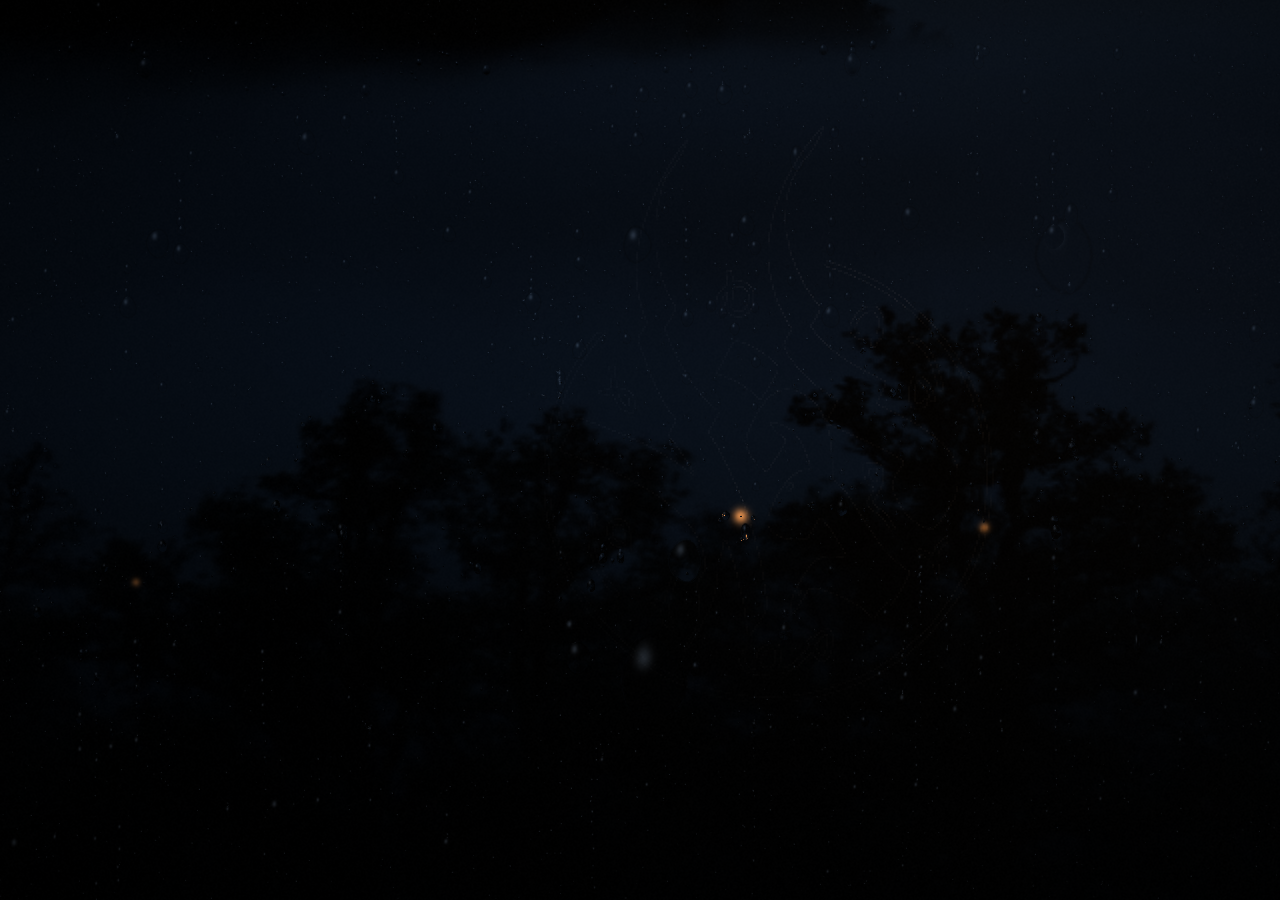
==== commit 322d6789: "Write the name and lines in calligraphy instead of finger strokes The monoline finger handwriting lo" ====
--- a/index.html
+++ b/index.html
@@ -15,7 +15,7 @@
 <meta property="og:url" content="https://bahramgg.github.io/Makhoola/">
 <meta property="og:image" content="https://bahramgg.github.io/Makhoola/assets/img/brand/og.jpg">
 <meta name="twitter:card" content="summary_large_image">
-<link rel="preload" href="assets/data/letters.json" as="fetch" crossorigin>
+<link rel="preload" href="assets/data/glass/glass.json" as="fetch" crossorigin>
 <link rel="stylesheet" href="assets/css/window.css">
 <script type="application/ld+json">{"@context":"https://schema.org","@type":"MusicGroup","name":"ماخولا","alternateName":"Makhoola","url":"https://bahramgg.github.io/Makhoola/","sameAs":["https://www.instagram.com/makhoola.official","https://t.me/makhoola"]}</script>
 </head>
